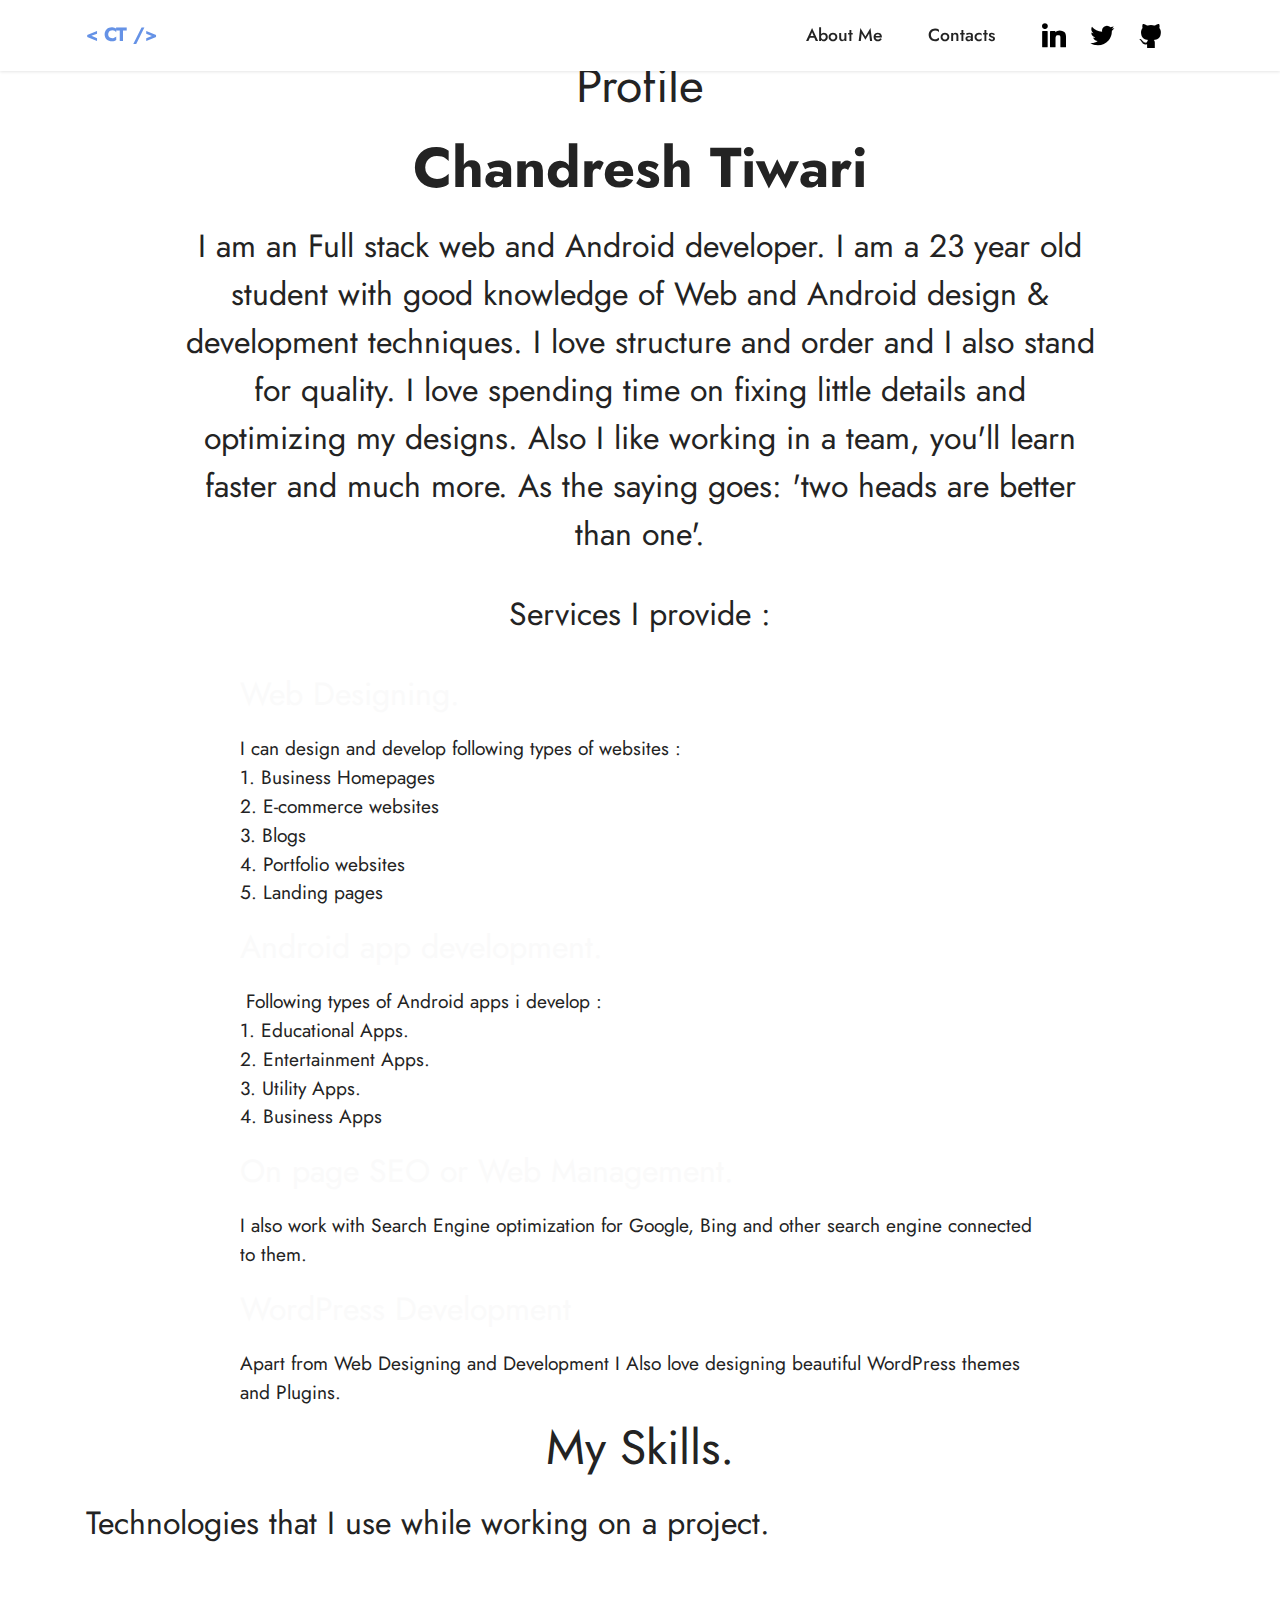
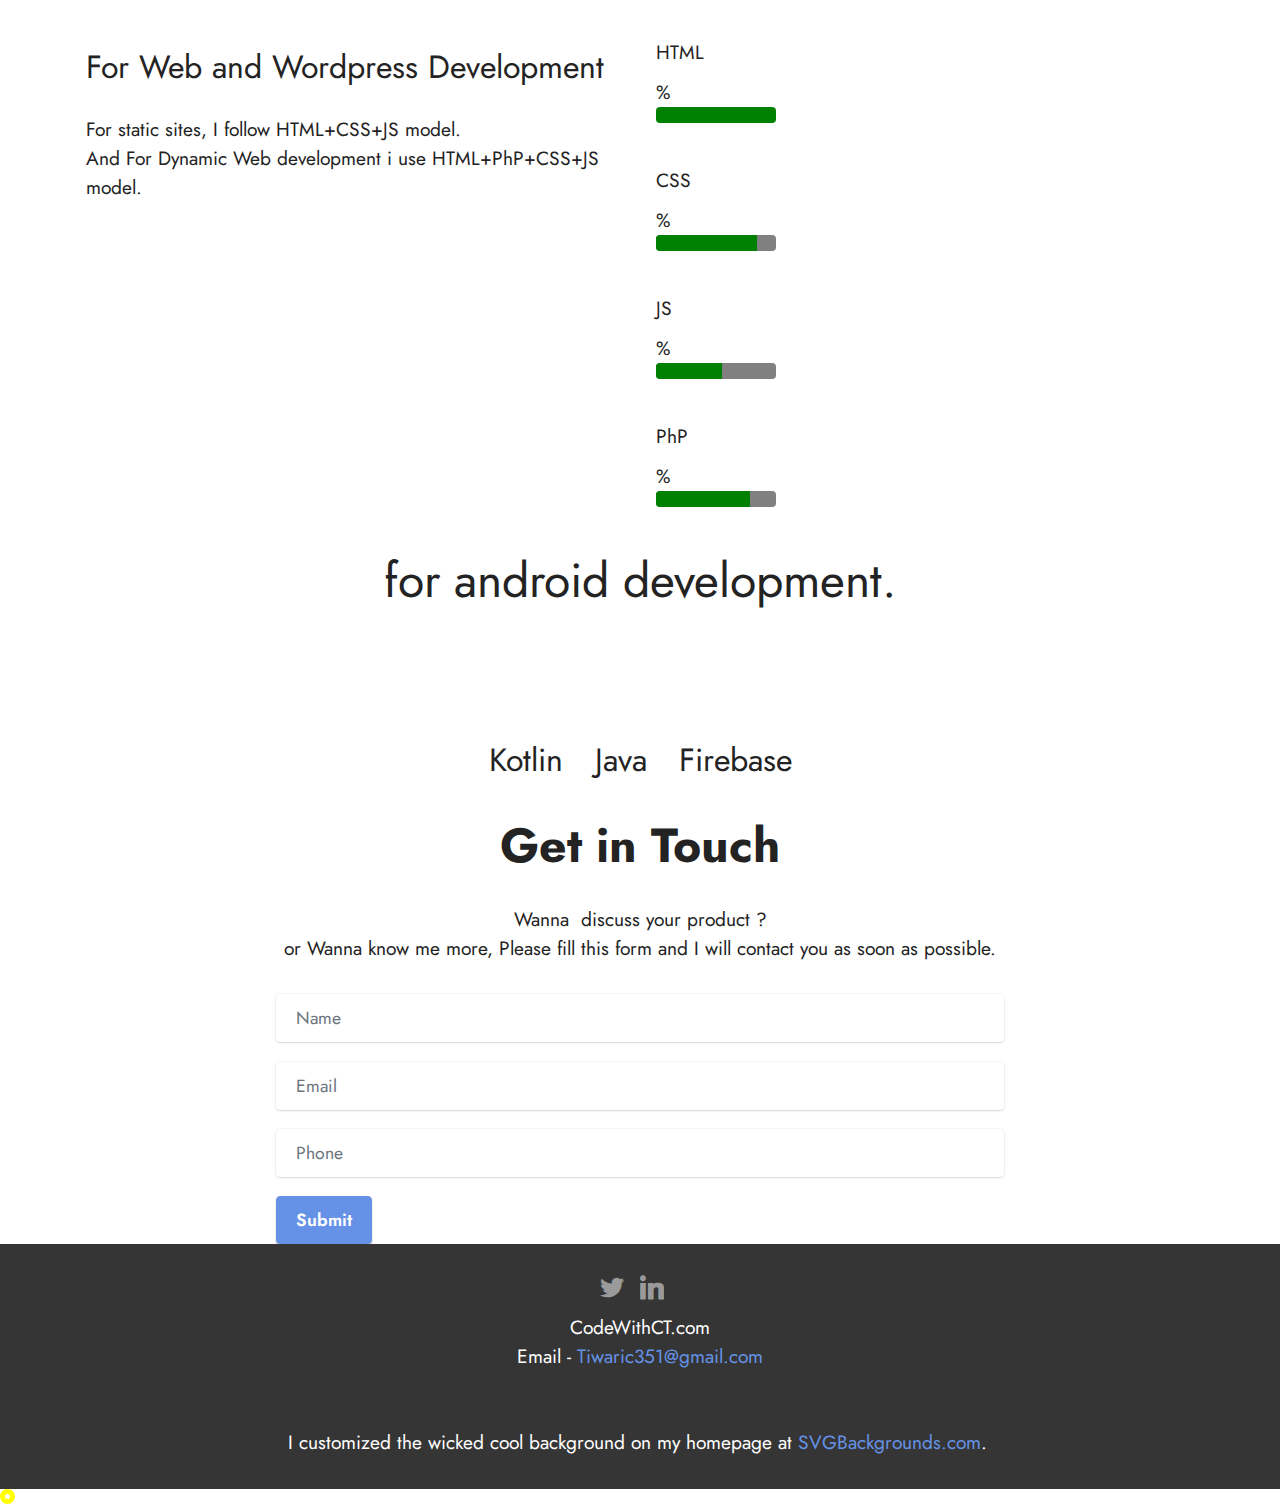
==== profile.html @ 5344a6c6 "Update profile.html" ====
<!DOCTYPE html>
<html lang="en-US">
<head>
  
  <meta charset="UTF-8">
  <meta name="robots" content="index, follow">
  <meta http-equiv="X-UA-Compatible" content="IE=edge">
  
  <meta name="twitter:card" content="summary_large_image"/>
  <meta name="twitter:image:src" content="assets/images/profile-meta.jpg">
  <meta property="og:image" content="assets/images/profile-meta.jpg">
  <meta name="twitter:title" content="About Me - Freelancing Web designing and Android app Development| Chandresh Tiwari">
  <meta name="viewport" content="width=device-width, initial-scale=1, minimum-scale=1">
  <link rel="shortcut icon" href="assets/images/favicon.ico" type="image/x-icon">
  <meta name="description" content="">
  
  
  <title>About Me - Freelancing Web designing and Android app Development  | Chandresh Tiwari</title>
  <link rel="stylesheet" href="assets/web/assets/codewithct-icons-bold/codewithct-icons-bold.css">
  <link rel="stylesheet" href="assets/tether/tether.min.css">
  <link rel="stylesheet" href="assets/bootstrap/css/bootstrap.min.css">
  <link rel="stylesheet" href="assets/bootstrap/css/bootstrap-grid.min.css">
  <link rel="stylesheet" href="assets/bootstrap/css/bootstrap-reboot.min.css">
  <link rel="stylesheet" href="assets/dropdown/css/style.css">
  <link rel="stylesheet" href="assets/as-pie-progress/css/progress.min.css">
  <link rel="stylesheet" href="assets/formstyler/jquery.formstyler.css">
  <link rel="stylesheet" href="assets/formstyler/jquery.formstyler.theme.css">
  <link rel="stylesheet" href="assets/datepicker/jquery.datetimepicker.min.css">
  <link rel="stylesheet" href="assets/socicon/css/styles.css">
  <link rel="stylesheet" href="assets/theme/css/style.css">
  <link rel="stylesheet" href="assets/cursor/cursorct.css">
  <link rel="preload" href="https://fonts.googleapis.com/css?family=Jost:100,200,300,400,500,600,700,800,900,100i,200i,300i,400i,500i,600i,700i,800i,900i&display=swap" as="style" onload="this.onload=null;this.rel='stylesheet'">
  <noscript><link rel="stylesheet" href="https://fonts.googleapis.com/css?family=Jost:100,200,300,400,500,600,700,800,900,100i,200i,300i,400i,500i,600i,700i,800i,900i&display=swap"></noscript>
  <link rel="preload" as="style" href="assets/codewithct/css/mbr-additional.css"><link rel="stylesheet" href="assets/codewithct/css/mbr-additional.css" type="text/css">
  
  
  
  
</head>
<body>
  
  <section class="menu menu1 cid-sAkfGkf05s" once="menu" id="menu1-w">
    

    <nav class="navbar navbar-dropdown navbar-expand-lg">
        <div class="container">
            <div class="navbar-brand">
                
                <span class="navbar-caption-wrap"><a class="navbar-caption text-primary display-7" href="index.html#top">&lt; CT /&gt;</a></span>
            </div>
            <button class="navbar-toggler" type="button" data-toggle="collapse" data-target="#navbarSupportedContent" aria-controls="navbarNavAltMarkup" aria-expanded="false" aria-label="Toggle navigation">
                <div class="hamburger">
                    <span></span>
                    <span></span>
                    <span></span>
                    <span></span>
                </div>
            </button>
            <div class="collapse navbar-collapse" id="navbarSupportedContent">
                <ul class="navbar-nav nav-dropdown nav-right" data-app-modern-menu="true"><li class="nav-item"><a class="nav-link link text-black text-primary display-4" href="profile.html#top">About Me</a>
                    </li><li class="nav-item"><a class="nav-link link text-black text-primary display-4" href="index.html#form7-c">Contacts</a></li></ul>
                <div class="icons-menu">
                    <a class="iconfont-wrapper" href="https://linkedin.com/in/tiwaric351" target="_blank">
                        <span class="p-2 mbr-iconfont socicon-linkedin socicon"></span>
                    </a>
                    <a class="iconfont-wrapper" href="https://twitter.com/tiwaric351" target="_blank">
                        <span class="p-2 mbr-iconfont socicon-twitter socicon"></span>
                    </a>
                    <a class="iconfont-wrapper" href="https://github.com/codewithct" target="_blank">
                        <span class="p-2 mbr-iconfont socicon-github socicon"></span>
                    </a>
                    
                </div>
                
            </div>
        </div>
    </nav>
</section>

<section class="mbr-section content4 cid-sACSyuQ9HR" id="content4-1t">

    

    <div class="container">
        <div class="media-container-row">
            <div class="title col-12 col-md-8">
                <h2 class="align-center pb-3 mbr-fonts-style display-2">
                    Profile</h2>
                
                
            </div>
        </div>
    </div>
</section>

<section class="header1 cid-sACSEol2ef" id="header16-1w">

    

    

    <div class="container">
        <div class="row justify-content-md-center">
            <div class="col-md-10 align-center">
                <h1 class="mbr-section-title mbr-bold pb-3 mbr-fonts-style display-1">
                    Chandresh Tiwari</h1>
                
                <p class="mbr-text pb-3 mbr-fonts-style display-5">I am an Full stack web and Android developer. I am a 23 year old student with good knowledge of Web and Android design &amp; development techniques. I love structure and order and I also stand for quality. I love spending time on fixing little details and optimizing my designs. Also I like working in a team, you'll learn faster and much more. As the saying goes: 'two heads are better than one'.<br></p>
                
            </div>
        </div>
    </div>

</section>

<section class="content4 cid-sACTaAfLW9" id="content4-1x">
    
    
    <div class="container">
        <div class="row justify-content-center">
            <div class="title col-md-12 col-lg-7">
                
                <h4 class="mbr-section-subtitle align-center mbr-fonts-style mb-4 display-5">
                    Services I provide :<br></h4>
                
            </div>
        </div>
    </div>
</section>

<section class="content15 cid-sACClI57Z9" id="content15-1l">

    

    
    
    <div class="container-fluid">
        <div class="row justify-content-center">
            <div class="card col-md-12 col-lg-8">
                <div class="card-wrapper">
                    <div class="card-box align-left">
                        <h4 class="card-title mbr-fonts-style mbr-white mb-3 display-5">
                            <strong>
</strong><div><span style="font-size: 2rem;"><a href="404.html#top" class="text-white">Web Designing.</a></span><br></div></h4>
                        <p class="mbr-text mbr-fonts-style display-7">I can design and develop following types of websites :
<br>1. Business Homepages
<br>2.  E-commerce websites
<br>3. Blogs
<br>4. Portfolio websites
<br> 5. Landing pages</p>
                        
                                
                        </div>
                        
                    </div>
                    <!-- -- ssssssss ---->
                    


                                <!-- -- ssssssss ---->
                </div>
            </div>
        </div>
      
    
</section>

<section class="content15 cid-sACDg6TMEE" id="content15-1o">

    

    
    <div class="container-fluid">
        <div class="row justify-content-center">
            <div class="card col-md-12 col-lg-8">
                <div class="card-wrapper">
                    <div class="card-box align-left">
                        <h4 class="card-title mbr-fonts-style mbr-white mb-3 display-5">
                            <strong>
</strong><div><a href="404.html#top" class="text-white">Android app development.</a></div></h4>
                        <p class="mbr-text mbr-fonts-style display-7">&nbsp;Following types of Android apps i develop : 
<br>1. Educational Apps.
<br>2. Entertainment Apps.
<br>3. Utility Apps.
<br>4. Business Apps</p>


                                
                                    



                        
                    </div>
                </div>
            </div>
        </div>
    </div>
</section>

<section class="content15 cid-sACDFcCPyQ" id="content15-1p">

    

    
    <div class="container-fluid">
        <div class="row justify-content-center">
            <div class="card col-md-12 col-lg-8">
                <div class="card-wrapper">
                    <div class="card-box align-left">
                        <h4 class="card-title mbr-fonts-style mbr-white mb-3 display-5"><a href="404.html#top" class="text-white">On page SEO or Web Management.</a></h4>
                        <p class="mbr-text mbr-fonts-style display-7">I also work with Search Engine optimization for Google, Bing and other search engine connected to them.</p>
                        
                    </div>
                </div>
            </div>
        </div>
    </div>
</section>

<section class="content15 cid-sACE2QF3bn" id="content15-1q">

    

    
    <div class="container-fluid">
        <div class="row justify-content-center">
            <div class="card col-md-12 col-lg-8">
                <div class="card-wrapper">
                    <div class="card-box align-left">
                        <h4 class="card-title mbr-fonts-style mbr-white mb-3 display-5"><a href="404.html#top" class="text-white">WordPress Development</a></h4>
                        <p class="mbr-text mbr-fonts-style display-7">Apart from Web Designing and Development I Also love designing beautiful WordPress themes and Plugins.</p>
                        
                    </div>
                </div>
            </div>
        </div>
    </div>
</section>

<section class="progress-bars2 cid-sAAXN96oSY" id="progress-bars2-19">
    
     

    

    <div class="container">
        <h2 class="mbr-section-title pb-3 align-center mbr-fonts-style display-2">My Skills.</h2>

        <h3 class="mbr-section-subtitle mbr-fonts-style display-5">Technologies that I use while working on a project.&nbsp;</h3>

        <div class="row pt-5 mt-5">
            <div class="col-md-6 text-elements">
                <h4 class="section-content-title pb-3 align-left mbr-fonts-style display-5">For Web and Wordpress Development</h4>
                <p class="section-content-text align-left mbr-fonts-style display-7">
                    For static sites, I follow HTML+CSS+JS model.<br>And For Dynamic Web development i use HTML+PhP+CSS+JS model.</p>
            </div>
            <div class="progress_elements col-md-6">
                <div class="progress1 pb-5">
                    <div class="title-wrap">
                        <div class="progressbar-title mbr-fonts-style display-7">
                            <p>HTML</p>
                        </div>
                        <div class="progress_value mbr-fonts-style display-7">
                            <div class="progressbar-number">
                            </div>
                            <span>%</span>
                        </div>
                    </div>
                    <progress class="progress progress-primary " max="100" value="100">
                    </progress>
                </div>
                 
                <div class="progress2 pb-5">
                    <div class="title-wrap">
                        <div class="progressbar-title mbr-fonts-style display-7">
                            <p>
                                CSS</p>
                        </div>
                    <div class="progress_value mbr-fonts-style display-7">
                        <div class="progressbar-number">
                        </div>
                        <span>%</span>
                    </div>
                    </div>
                    <progress class="progress progress-primary" max="100" value="84">
                    </progress>
                </div>
                
                <div class="progress3 pb-5">
                    <div class="title-wrap">
                        <div class="progressbar-title mbr-fonts-style display-7">
                            <p>
                                JS</p>
                        </div>
                    <div class="progress_value mbr-fonts-style display-7">
                        <div class="progressbar-number">
                        </div>
                        <span>%</span>
                    </div>
                    </div>
                    <progress class="progress progress-primary" max="100" value="55">
                    </progress>
                </div>
                
                <div class="progress4 pb-5">
                    <div class="title-wrap">
                        <div class="progressbar-title mbr-fonts-style display-7">
                            <p>
                                PhP</p>
                        </div>
                    <div class="progress_value mbr-fonts-style display-7">
                        <div class="progressbar-number">
                        </div>
                        <span>%</span>
                    </div>
                    </div>
                    <progress class="progress progress-primary" max="100" value="78">
                    </progress>
                </div>
            
                
            </div>
        </div>
    </div>
</section>

<section class="progress-bars3 cid-sAAXNQQYle" id="progress-bars3-1a">
 
     

    
    
    <div class="container">
        <h2 class="mbr-section-title pb-3 align-center mbr-fonts-style display-2">
            for android development.</h2>

        
    
        <div class="media-container-row pt-5 mt-2">
            <div class="card p-3 align-center">
                <div class="wrap">
                    <div class="pie_progress progress1" role="progressbar" data-goal="88">
                        <p class="pie_progress__number mbr-fonts-style display-5"></p>
                    </div>
                </div> 
                <div class="mbr-crt-title pt-3">
                    <h4 class="card-title py-2 mbr-fonts-style display-5">
                        Kotlin</h4>
                </div>                 
            </div>

            <div class="card p-3 align-center">
                <div class="wrap">
                    <div class="pie_progress progress2" role="progressbar" data-goal="77">
                        <p class="pie_progress__number mbr-fonts-style display-5"></p>
                    </div>
                </div> 
                <div class="mbr-crt-title pt-3">
                    <h4 class="card-title py-2 mbr-fonts-style display-5">
                        Java</h4>
                </div>                 
            </div>

            <div class="card p-3 align-center">
                <div class="wrap">
                    <div class="pie_progress progress3" role="progressbar" data-goal="100">
                        <p class="pie_progress__number mbr-fonts-style display-5"></p>
                    </div>
                </div> 
                <div class="mbr-crt-title pt-3">
                    <h4 class="card-title py-2 mbr-fonts-style display-5">
                        Firebase</h4>
                </div>                 
            </div>

            

            

            
        </div>
</div></section>

<section class="form7 cid-sAB1JTHcX2" id="form7-1b">
    
    
    <div class="container">
        <div class="mbr-section-head">
            <h3 class="mbr-section-title mbr-fonts-style align-center mb-0 display-2">
                <strong>Get in Touch</strong>
            </h3>
            
        </div>
        <div class="row justify-content-center mt-4">
            <div class="col-lg-8 mx-auto mbr-form" data-form-type="formoid">
                <form action="https://codewithct.com/" method="POST" class="mbr-form form-with-styler mx-auto" data-form-title="Form Name"><input type="hidden" name="email" data-form-email="true" value="Hv11J7GBIu0JTGw3aC/2oRI1u/xu2NWc15XEtSYcJBNVtxcnnD3pUjRkWD/jtJRMEPiJUEIvGLVACDDaCDQSlqvvJNqEbmUcCy3Hj6ngZp/reEIsDknImelYmV6iqBJn">
                    <p class="mbr-text mbr-fonts-style align-center mb-4 display-7">
                        Wanna&nbsp; discuss your product ?<br>or Wanna know me more, Please fill this form and I will contact you as soon as possible.</p>
                    <div class="row">
                        <div hidden="hidden" data-form-alert="" class="alert alert-success col-12">Thanks for filling
                            out the form!</div>
                        <div hidden="hidden" data-form-alert-danger="" class="alert alert-danger col-12">Oops...! some
                            problem!</div>
                    </div>
                    <div class="dragArea row">
                        <div class="col-lg-12 col-md-12 col-sm-12 form-group" data-for="name">
                            <input type="text" name="name" placeholder="Name" data-form-field="name" class="form-control" value="" id="name-form7-1b">
                        </div>
                        <div class="col-lg-12 col-md-12 col-sm-12 form-group" data-for="email">
                            <input type="email" name="email" placeholder="Email" data-form-field="email" class="form-control" value="" id="email-form7-1b">
                        </div>
                        <div data-for="phone" class="col-lg-12 col-md-12 col-sm-12 form-group">
                            <input type="tel" name="phone" placeholder="Phone" data-form-field="phone" class="form-control" value="" id="phone-form7-1b">
                        </div>
                        <div class="col-auto mbr-section-btn align-center">
                            <button type="submit" class="btn btn-primary display-4">Submit</button>
                        </div>
                    </div>
                </form>
            </div>
        </div>
    </div>
</section>

<section class="footer3 cid-sAkHXYrPJc" once="footers" id="footer3-sAkHXYrPJc-sAkHXYrPJc-25">

    

    

    <div class="container">
        <div class="media-container-row align-center mbr-white">
            
            <div class="row social-row">
                <div class="social-list align-right pb-2">
                    
                    
                    
                    
                    
                    
                <div class="soc-item">
                        <a href="https://twitter.com/tiwaric351" target="_blank">
                            <span class="mbr-iconfont mbr-iconfont-social socicon-twitter socicon"></span>
                        </a>
                    </div><div class="soc-item">
                        <a href="https://linkedin.com/in/tiwaric351" target="_blank">
                            <span class="mbr-iconfont mbr-iconfont-social socicon-linkedin socicon"></span>
                        </a>
                    </div><div class="soc-item">
                        <a href="https://github.com/codewithct" target="_blank">
                            <span class="mbr-iconfont mbr-iconfont-social mbrib-github"></span>
                        </a>
                    </div></div>
            </div>
            <div class="row row-copirayt">
                <p class="mbr-text mb-0 mbr-fonts-style mbr-white align-center display-7">CodeWithCT.com<br>Email - <a href="mailto:tiwaric351@gmail.com" class="text-primary">Tiwaric351@gmail.com</a><a href="mailto:tiwaric351@gmail.com" class="text-primary"><br></a><br><br>I customized the wicked cool background on my homepage at <a href="https://svgbackgrounds.com" class="text-primary" target="_blank">SVGBackgrounds.com</a>.&nbsp;<a href="mailto:tiwaric351@gmail.com" class="text-primary"><br></a></p>
            </div>
        </div>
    </div></section>
<div class="cursor"></div>
    <section id="top-1" hidden><a href="https://mobirise.site"></a></section><script src="assets/web/assets/jquery/jquery.min.js"></script>  <script src="assets/popper/popper.min.js"></script>  <script src="assets/tether/tether.min.js"></script>  <script src="assets/bootstrap/js/bootstrap.min.js"></script>  <script src="assets/smoothscroll/smooth-scroll.js"></script>  <script src="assets/dropdown/js/nav-dropdown.js"></script>  <script src="assets/dropdown/js/navbar-dropdown.js"></script>  <script src="assets/touchswipe/jquery.touch-swipe.min.js"></script>  <script src="assets/as-pie-progress/jquery-as-pie-progress.min.js"></script>  <script src="assets/formstyler/jquery.formstyler.js"></script>  <script src="assets/formstyler/jquery.formstyler.min.js"></script>  <script src="assets/datepicker/jquery.datetimepicker.full.js"></script>  <script src="assets/theme/js/script.js"></script>  <script src="assets/formoid/formoid.min.js"></script> <script src="assets/cursor/cursorct.js"></script> 
   
  
  
</body>
</html>
---- assets/dropdown/css/style.css ----
.navbar-dropdown {
  left: 0;
  padding: 0;
  position: absolute;
  right: 0;
  top: 0;
  transition: all 0.45s ease;
  z-index: 1030;
  background: #282828; }
  .navbar-dropdown .navbar-logo {
    margin-right: 0.8rem;
    transition: margin 0.3s ease-in-out;
    vertical-align: middle; }
    .navbar-dropdown .navbar-logo img {
      height: 3.125rem;
      transition: all 0.3s ease-in-out; }
    .navbar-dropdown .navbar-logo.mbr-iconfont {
      font-size: 3.125rem;
      line-height: 3.125rem; }
  .navbar-dropdown .navbar-caption {
    font-weight: 700;
    white-space: normal;
    vertical-align: -4px;
    line-height: 3.125rem !important; }
    .navbar-dropdown .navbar-caption, .navbar-dropdown .navbar-caption:hover {
      color: inherit;
      text-decoration: none; }
  .navbar-dropdown .mbr-iconfont + .navbar-caption {
    vertical-align: -1px; }
  .navbar-dropdown.navbar-fixed-top {
    position: fixed; }
  .navbar-dropdown .navbar-brand span {
    vertical-align: -4px; }
  .navbar-dropdown.bg-color.transparent {
    background: none; }
  .navbar-dropdown.navbar-short .navbar-brand {
    padding: 0.625rem 0; }
    .navbar-dropdown.navbar-short .navbar-brand span {
      vertical-align: -1px; }
  .navbar-dropdown.navbar-short .navbar-caption {
    line-height: 2.375rem !important;
    vertical-align: -2px; }
  .navbar-dropdown.navbar-short .navbar-logo {
    margin-right: 0.5rem; }
    .navbar-dropdown.navbar-short .navbar-logo img {
      height: 2.375rem; }
    .navbar-dropdown.navbar-short .navbar-logo.mbr-iconfont {
      font-size: 2.375rem;
      line-height: 2.375rem; }
  .navbar-dropdown.navbar-short .mbr-table-cell {
    height: 3.625rem; }
  .navbar-dropdown .navbar-close {
    left: 0.6875rem;
    position: fixed;
    top: 0.75rem;
    z-index: 1000; }
  .navbar-dropdown .hamburger-icon {
    content: "";
    display: inline-block;
    vertical-align: middle;
    width: 16px;
    -webkit-box-shadow: 0 -6px 0 1px #282828,0 0 0 1px #282828,0 6px 0 1px #282828;
    -moz-box-shadow: 0 -6px 0 1px #282828,0 0 0 1px #282828,0 6px 0 1px #282828;
    box-shadow: 0 -6px 0 1px #282828,0 0 0 1px #282828,0 6px 0 1px #282828; }

.dropdown-menu .dropdown-toggle[data-toggle="dropdown-submenu"]::after {
  border-bottom: 0.35em solid transparent;
  border-left: 0.35em solid;
  border-right: 0;
  border-top: 0.35em solid transparent;
  margin-left: 0.3rem; }

.dropdown-menu .dropdown-item:focus {
  outline: 0; }

.nav-dropdown {
  font-size: 0.75rem;
  font-weight: 500;
  height: auto !important; }
  .nav-dropdown .nav-btn {
    padding-left: 1rem; }
  .nav-dropdown .link {
    margin: .667em 1.667em;
    font-weight: 500;
    padding: 0;
    transition: color .2s ease-in-out; }
    .nav-dropdown .link.dropdown-toggle {
      margin-right: 2.583em; }
      .nav-dropdown .link.dropdown-toggle::after {
        margin-left: .25rem;
        border-top: 0.35em solid;
        border-right: 0.35em solid transparent;
        border-left: 0.35em solid transparent;
        border-bottom: 0; }
      .nav-dropdown .link.dropdown-toggle[aria-expanded="true"] {
        margin: 0;
        padding: 0.667em 3.263em  0.667em 1.667em; }
  .nav-dropdown .link::after,
  .nav-dropdown .dropdown-item::after {
    color: inherit; }
  .nav-dropdown .btn {
    font-size: 0.75rem;
    font-weight: 700;
    letter-spacing: 0;
    margin-bottom: 0;
    padding-left: 1.25rem;
    padding-right: 1.25rem; }
  .nav-dropdown .dropdown-menu {
    border-radius: 0;
    border: 0;
    left: 0;
    margin: 0;
    padding-bottom: 1.25rem;
    padding-top: 1.25rem;
    position: relative; }
  .nav-dropdown .dropdown-submenu {
    margin-left: 0.125rem;
    top: 0; }
  .nav-dropdown .dropdown-item {
    font-weight: 500;
    line-height: 2;
    padding: 0.3846em 4.615em 0.3846em 1.5385em;
    position: relative;
    transition: color .2s ease-in-out, background-color .2s ease-in-out; }
    .nav-dropdown .dropdown-item::after {
      margin-top: -0.3077em;
      position: absolute;
      right: 1.1538em;
      top: 50%; }
    .nav-dropdown .dropdown-item:focus, .nav-dropdown .dropdown-item:hover {
      background: none; }

@media (max-width: 767px) {
  .nav-dropdown.navbar-toggleable-sm {
    bottom: 0;
    display: none;
    left: 0;
    overflow-x: hidden;
    position: fixed;
    top: 0;
    transform: translateX(-100%);
    -ms-transform: translateX(-100%);
    -webkit-transform: translateX(-100%);
    width: 18.75rem;
    z-index: 999; } }
.nav-dropdown.navbar-toggleable-xl {
  bottom: 0;
  display: none;
  left: 0;
  overflow-x: hidden;
  position: fixed;
  top: 0;
  transform: translateX(-100%);
  -ms-transform: translateX(-100%);
  -webkit-transform: translateX(-100%);
  width: 18.75rem;
  z-index: 999; }

.nav-dropdown-sm {
  display: block !important;
  overflow-x: hidden;
  overflow: auto;
  padding-top: 3.875rem; }
  .nav-dropdown-sm::after {
    content: "";
    display: block;
    height: 3rem;
    width: 100%; }
  .nav-dropdown-sm.collapse.in ~ .navbar-close {
    display: block !important; }
  .nav-dropdown-sm.collapsing, .nav-dropdown-sm.collapse.in {
    transform: translateX(0);
    -ms-transform: translateX(0);
    -webkit-transform: translateX(0);
    transition: all 0.25s ease-out;
    -webkit-transition: all 0.25s ease-out;
    background: #282828; }
  .nav-dropdown-sm.collapsing[aria-expanded="false"] {
    transform: translateX(-100%);
    -ms-transform: translateX(-100%);
    -webkit-transform: translateX(-100%); }
  .nav-dropdown-sm .nav-item {
    display: block;
    margin-left: 0 !important;
    padding-left: 0; }
  .nav-dropdown-sm .link,
  .nav-dropdown-sm .dropdown-item {
    border-top: 1px dotted rgba(255, 255, 255, 0.1);
    font-size: 0.8125rem;
    line-height: 1.6;
    margin: 0 !important;
    padding: 0.875rem 2.4rem 0.875rem 1.5625rem !important;
    position: relative;
    white-space: normal; }
    .nav-dropdown-sm .link:focus, .nav-dropdown-sm .link:hover,
    .nav-dropdown-sm .dropdown-item:focus,
    .nav-dropdown-sm .dropdown-item:hover {
      background: rgba(0, 0, 0, 0.2) !important;
      color: #c0a375; }
  .nav-dropdown-sm .nav-btn {
    position: relative;
    padding: 1.5625rem 1.5625rem 0 1.5625rem; }
    .nav-dropdown-sm .nav-btn::before {
      border-top: 1px dotted rgba(255, 255, 255, 0.1);
      content: "";
      left: 0;
      position: absolute;
      top: 0;
      width: 100%; }
    .nav-dropdown-sm .nav-btn + .nav-btn {
      padding-top: 0.625rem; }
      .nav-dropdown-sm .nav-btn + .nav-btn::before {
        display: none; }
  .nav-dropdown-sm .btn {
    padding: 0.625rem 0; }
  .nav-dropdown-sm .dropdown-toggle[data-toggle="dropdown-submenu"]::after {
    margin-left: .25rem;
    border-top: 0.35em solid;
    border-right: 0.35em solid transparent;
    border-left: 0.35em solid transparent;
    border-bottom: 0; }
  .nav-dropdown-sm .dropdown-toggle[data-toggle="dropdown-submenu"][aria-expanded="true"]::after {
    border-top: 0;
    border-right: 0.35em solid transparent;
    border-left: 0.35em solid transparent;
    border-bottom: 0.35em solid; }
  .nav-dropdown-sm .dropdown-menu {
    margin: 0;
    padding: 0;
    position: relative;
    top: 0;
    left: 0;
    width: 100%;
    border: 0;
    float: none;
    border-radius: 0;
    background: none; }
  .nav-dropdown-sm .dropdown-submenu {
    left: 100%;
    margin-left: 0.125rem;
    margin-top: -1.25rem;
    top: 0; }

.navbar-toggleable-sm .nav-dropdown .dropdown-menu {
  position: absolute; }

.navbar-toggleable-sm .nav-dropdown .dropdown-submenu {
  left: 100%;
  margin-left: 0.125rem;
  margin-top: -1.25rem;
  top: 0; }

.navbar-toggleable-sm.opened .nav-dropdown .dropdown-menu {
  position: relative; }

.navbar-toggleable-sm.opened .nav-dropdown .dropdown-submenu {
  left: 0;
  margin-left: 00rem;
  margin-top: 0rem;
  top: 0; }

.is-builder .nav-dropdown.collapsing {
  transition: none !important; }

/*# sourceMappingURL=style.css.map */
---- assets/socicon/css/styles.css ----
@charset "UTF-8";

@font-face {
  font-family: 'Socicon';
  src:  url('../fonts/socicon.eot');
  src:  url('../fonts/socicon.eot?#iefix') format('embedded-opentype'),
    url('../fonts/socicon.woff2') format('woff2'),
    url('../fonts/socicon.ttf') format('truetype'),
    url('../fonts/socicon.woff') format('woff'),
    url('../fonts/socicon.svg#socicon') format('svg');
  font-weight: normal;
  font-style: normal;
  font-display: swap;
}

[data-icon]:before {
  font-family: "socicon" !important;
  content: attr(data-icon);
  font-style: normal !important;
  font-weight: normal !important;
  font-variant: normal !important;
  text-transform: none !important;
  speak: none;
  line-height: 1;
  -webkit-font-smoothing: antialiased;
  -moz-osx-font-smoothing: grayscale;
}

[class^="socicon-"], [class*=" socicon-"] {
  /* use !important to prevent issues with browser extensions that change fonts */
  font-family: 'Socicon' !important;
  speak: none;
  font-style: normal;
  font-weight: normal;
  font-variant: normal;
  text-transform: none;
  line-height: 1;

  /* Better Font Rendering =========== */
  -webkit-font-smoothing: antialiased;
  -moz-osx-font-smoothing: grayscale;
}

.socicon-eitaa:before {
  content: "\e97c";
}
.socicon-soroush:before {
  content: "\e97d";
}
.socicon-bale:before {
  content: "\e97e";
}
.socicon-zazzle:before {
  content: "\e97b";
}
.socicon-society6:before {
  content: "\e97a";
}
.socicon-redbubble:before {
  content: "\e979";
}
.socicon-avvo:before {
  content: "\e978";
}
.socicon-stitcher:before {
  content: "\e977";
}
.socicon-googlehangouts:before {
  content: "\e974";
}
.socicon-dlive:before {
  content: "\e975";
}
.socicon-vsco:before {
  content: "\e976";
}
.socicon-flipboard:before {
  content: "\e973";
}
.socicon-ubuntu:before {
  content: "\e958";
}
.socicon-artstation:before {
  content: "\e959";
}
.socicon-invision:before {
  content: "\e95a";
}
.socicon-torial:before {
  content: "\e95b";
}
.socicon-collectorz:before {
  content: "\e95c";
}
.socicon-seenthis:before {
  content: "\e95d";
}
.socicon-googleplaymusic:before {
  content: "\e95e";
}
.socicon-debian:before {
  content: "\e95f";
}
.socicon-filmfreeway:before {
  content: "\e960";
}
.socicon-gnome:before {
  content: "\e961";
}
.socicon-itchio:before {
  content: "\e962";
}
.socicon-jamendo:before {
  content: "\e963";
}
.socicon-mix:before {
  content: "\e964";
}
.socicon-sharepoint:before {
  content: "\e965";
}
.socicon-tinder:before {
  content: "\e966";
}
.socicon-windguru:before {
  content: "\e967";
}
.socicon-cdbaby:before {
  content: "\e968";
}
.socicon-elementaryos:before {
  content: "\e969";
}
.socicon-stage32:before {
  content: "\e96a";
}
.socicon-tiktok:before {
  content: "\e96b";
}
.socicon-gitter:before {
  content: "\e96c";
}
.socicon-letterboxd:before {
  content: "\e96d";
}
.socicon-threema:before {
  content: "\e96e";
}
.socicon-splice:before {
  content: "\e96f";
}
.socicon-metapop:before {
  content: "\e970";
}
.socicon-naver:before {
  content: "\e971";
}
.socicon-remote:before {
  content: "\e972";
}
.socicon-internet:before {
  content: "\e957";
}
.socicon-moddb:before {
  content: "\e94b";
}
.socicon-indiedb:before {
  content: "\e94c";
}
.socicon-traxsource:before {
  content: "\e94d";
}
.socicon-gamefor:before {
  content: "\e94e";
}
.socicon-pixiv:before {
  content: "\e94f";
}
.socicon-myanimelist:before {
  content: "\e950";
}
.socicon-blackberry:before {
  content: "\e951";
}
.socicon-wickr:before {
  content: "\e952";
}
.socicon-spip:before {
  content: "\e953";
}
.socicon-napster:before {
  content: "\e954";
}
.socicon-beatport:before {
  content: "\e955";
}
.socicon-hackerone:before {
  content: "\e956";
}
.socicon-hackernews:before {
  content: "\e946";
}
.socicon-smashwords:before {
  content: "\e947";
}
.socicon-kobo:before {
  content: "\e948";
}
.socicon-bookbub:before {
  content: "\e949";
}
.socicon-mailru:before {
  content: "\e94a";
}
.socicon-gitlab:before {
  content: "\e945";
}
.socicon-instructables:before {
  content: "\e944";
}
.socicon-portfolio:before {
  content: "\e943";
}
.socicon-codered:before {
  content: "\e940";
}
.socicon-origin:before {
  content: "\e941";
}
.socicon-nextdoor:before {
  content: "\e942";
}
.socicon-udemy:before {
  content: "\e93f";
}
.socicon-livemaster:before {
  content: "\e93e";
}
.socicon-crunchbase:before {
  content: "\e93b";
}
.socicon-homefy:before {
  content: "\e93c";
}
.socicon-calendly:before {
  content: "\e93d";
}
.socicon-realtor:before {
  content: "\e90f";
}
.socicon-tidal:before {
  content: "\e910";
}
.socicon-qobuz:before {
  content: "\e911";
}
.socicon-natgeo:before {
  content: "\e912";
}
.socicon-mastodon:before {
  content: "\e913";
}
.socicon-unsplash:before {
  content: "\e914";
}
.socicon-homeadvisor:before {
  content: "\e915";
}
.socicon-angieslist:before {
  content: "\e916";
}
.socicon-codepen:before {
  content: "\e917";
}
.socicon-slack:before {
  content: "\e918";
}
.socicon-openaigym:before {
  content: "\e919";
}
.socicon-logmein:before {
  content: "\e91a";
}
.socicon-fiverr:before {
  content: "\e91b";
}
.socicon-gotomeeting:before {
  content: "\e91c";
}
.socicon-aliexpress:before {
  content: "\e91d";
}
.socicon-guru:before {
  content: "\e91e";
}
.socicon-appstore:before {
  content: "\e91f";
}
.socicon-homes:before {
  content: "\e920";
}
.socicon-zoom:before {
  content: "\e921";
}
.socicon-alibaba:before {
  content: "\e922";
}
.socicon-craigslist:before {
  content: "\e923";
}
.socicon-wix:before {
  content: "\e924";
}
.socicon-redfin:before {
  content: "\e925";
}
.socicon-googlecalendar:before {
  content: "\e926";
}
.socicon-shopify:before {
  content: "\e927";
}
.socicon-freelancer:before {
  content: "\e928";
}
.socicon-seedrs:before {
  content: "\e929";
}
.socicon-bing:before {
  content: "\e92a";
}
.socicon-doodle:before {
  content: "\e92b";
}
.socicon-bonanza:before {
  content: "\e92c";
}
.socicon-squarespace:before {
  content: "\e92d";
}
.socicon-toptal:before {
  content: "\e92e";
}
.socicon-gust:before {
  content: "\e92f";
}
.socicon-ask:before {
  content: "\e930";
}
.socicon-trulia:before {
  content: "\e931";
}
.socicon-loomly:before {
  content: "\e932";
}
.socicon-ghost:before {
  content: "\e933";
}
.socicon-upwork:before {
  content: "\e934";
}
.socicon-fundable:before {
  content: "\e935";
}
.socicon-booking:before {
  content: "\e936";
}
.socicon-googlemaps:before {
  content: "\e937";
}
.socicon-zillow:before {
  content: "\e938";
}
.socicon-niconico:before {
  content: "\e939";
}
.socicon-toneden:before {
  content: "\e93a";
}
.socicon-augment:before {
  content: "\e908";
}
.socicon-bitbucket:before {
  content: "\e909";
}
.socicon-fyuse:before {
  content: "\e90a";
}
.socicon-yt-gaming:before {
  content: "\e90b";
}
.socicon-sketchfab:before {
  content: "\e90c";
}
.socicon-mobcrush:before {
  content: "\e90d";
}
.socicon-microsoft:before {
  content: "\e90e";
}
.socicon-pandora:before {
  content: "\e907";
}
.socicon-messenger:before {
  content: "\e906";
}
.socicon-gamewisp:before {
  content: "\e905";
}
.socicon-bloglovin:before {
  content: "\e904";
}
.socicon-tunein:before {
  content: "\e903";
}
.socicon-gamejolt:before {
  content: "\e901";
}
.socicon-trello:before {
  content: "\e902";
}
.socicon-spreadshirt:before {
  content: "\e900";
}
.socicon-500px:before {
  content: "\e000";
}
.socicon-8tracks:before {
  content: "\e001";
}
.socicon-airbnb:before {
  content: "\e002";
}
.socicon-alliance:before {
  content: "\e003";
}
.socicon-amazon:before {
  content: "\e004";
}
.socicon-amplement:before {
  content: "\e005";
}
.socicon-android:before {
  content: "\e006";
}
.socicon-angellist:before {
  content: "\e007";
}
.socicon-apple:before {
  content: "\e008";
}
.socicon-appnet:before {
  content: "\e009";
}
.socicon-baidu:before {
  content: "\e00a";
}
.socicon-bandcamp:before {
  content: "\e00b";
}
.socicon-battlenet:before {
  content: "\e00c";
}
.socicon-mixer:before {
  content: "\e00d";
}
.socicon-bebee:before {
  content: "\e00e";
}
.socicon-bebo:before {
  content: "\e00f";
}
.socicon-behance:before {
  content: "\e010";
}
.socicon-blizzard:before {
  content: "\e011";
}
.socicon-blogger:before {
  content: "\e012";
}
.socicon-buffer:before {
  content: "\e013";
}
.socicon-chrome:before {
  content: "\e014";
}
.socicon-coderwall:before {
  content: "\e015";
}
.socicon-curse:before {
  content: "\e016";
}
.socicon-dailymotion:before {
  content: "\e017";
}
.socicon-deezer:before {
  content: "\e018";
}
.socicon-delicious:before {
  content: "\e019";
}
.socicon-deviantart:before {
  content: "\e01a";
}
.socicon-diablo:before {
  content: "\e01b";
}
.socicon-digg:before {
  content: "\e01c";
}
.socicon-discord:before {
  content: "\e01d";
}
.socicon-disqus:before {
  content: "\e01e";
}
.socicon-douban:before {
  content: "\e01f";
}
.socicon-draugiem:before {
  content: "\e020";
}
.socicon-dribbble:before {
  content: "\e021";
}
.socicon-drupal:before {
  content: "\e022";
}
.socicon-ebay:before {
  content: "\e023";
}
.socicon-ello:before {
  content: "\e024";
}
.socicon-endomodo:before {
  content: "\e025";
}
.socicon-envato:before {
  content: "\e026";
}
.socicon-etsy:before {
  content: "\e027";
}
.socicon-facebook:before {
  content: "\e028";
}
.socicon-feedburner:before {
  content: "\e029";
}
.socicon-filmweb:before {
  content: "\e02a";
}
.socicon-firefox:before {
  content: "\e02b";
}
.socicon-flattr:before {
  content: "\e02c";
}
.socicon-flickr:before {
  content: "\e02d";
}
.socicon-formulr:before {
  content: "\e02e";
}
.socicon-forrst:before {
  content: "\e02f";
}
.socicon-foursquare:before {
  content: "\e030";
}
.socicon-friendfeed:before {
  content: "\e031";
}
.socicon-github:before {
  content: "\e032";
}
.socicon-goodreads:before {
  content: "\e033";
}
.socicon-google:before {
  content: "\e034";
}
.socicon-googlescholar:before {
  content: "\e035";
}
.socicon-googlegroups:before {
  content: "\e036";
}
.socicon-googlephotos:before {
  content: "\e037";
}
.socicon-googleplus:before {
  content: "\e038";
}
.socicon-grooveshark:before {
  content: "\e039";
}
.socicon-hackerrank:before {
  content: "\e03a";
}
.socicon-hearthstone:before {
  content: "\e03b";
}
.socicon-hellocoton:before {
  content: "\e03c";
}
.socicon-heroes:before {
  content: "\e03d";
}
.socicon-smashcast:before {
  content: "\e03e";
}
.socicon-horde:before {
  content: "\e03f";
}
.socicon-houzz:before {
  content: "\e040";
}
.socicon-icq:before {
  content: "\e041";
}
.socicon-identica:before {
  content: "\e042";
}
.socicon-imdb:before {
  content: "\e043";
}
.socicon-instagram:before {
  content: "\e044";
}
.socicon-issuu:before {
  content: "\e045";
}
.socicon-istock:before {
  content: "\e046";
}
.socicon-itunes:before {
  content: "\e047";
}
.socicon-keybase:before {
  content: "\e048";
}
.socicon-lanyrd:before {
  content: "\e049";
}
.socicon-lastfm:before {
  content: "\e04a";
}
.socicon-line:before {
  content: "\e04b";
}
.socicon-linkedin:before {
  content: "\e04c";
}
.socicon-livejournal:before {
  content: "\e04d";
}
.socicon-lyft:before {
  content: "\e04e";
}
.socicon-macos:before {
  content: "\e04f";
}
.socicon-mail:before {
  content: "\e050";
}
.socicon-medium:before {
  content: "\e051";
}
.socicon-meetup:before {
  content: "\e052";
}
.socicon-mixcloud:before {
  content: "\e053";
}
.socicon-modelmayhem:before {
  content: "\e054";
}
.socicon-mumble:before {
  content: "\e055";
}
.socicon-myspace:before {
  content: "\e056";
}
.socicon-newsvine:before {
  content: "\e057";
}
.socicon-nintendo:before {
  content: "\e058";
}
.socicon-npm:before {
  content: "\e059";
}
.socicon-odnoklassniki:before {
  content: "\e05a";
}
.socicon-openid:before {
  content: "\e05b";
}
.socicon-opera:before {
  content: "\e05c";
}
.socicon-outlook:before {
  content: "\e05d";
}
.socicon-overwatch:before {
  content: "\e05e";
}
.socicon-patreon:before {
  content: "\e05f";
}
.socicon-paypal:before {
  content: "\e060";
}
.socicon-periscope:before {
  content: "\e061";
}
.socicon-persona:before {
  content: "\e062";
}
.socicon-pinterest:before {
  content: "\e063";
}
.socicon-play:before {
  content: "\e064";
}
.socicon-player:before {
  content: "\e065";
}
.socicon-playstation:before {
  content: "\e066";
}
.socicon-pocket:before {
  content: "\e067";
}
.socicon-qq:before {
  content: "\e068";
}
.socicon-quora:before {
  content: "\e069";
}
.socicon-raidcall:before {
  content: "\e06a";
}
.socicon-ravelry:before {
  content: "\e06b";
}
.socicon-reddit:before {
  content: "\e06c";
}
.socicon-renren:before {
  content: "\e06d";
}
.socicon-researchgate:before {
  content: "\e06e";
}
.socicon-residentadvisor:before {
  content: "\e06f";
}
.socicon-reverbnation:before {
  content: "\e070";
}
.socicon-rss:before {
  content: "\e071";
}
.socicon-sharethis:before {
  content: "\e072";
}
.socicon-skype:before {
  content: "\e073";
}
.socicon-slideshare:before {
  content: "\e074";
}
.socicon-smugmug:before {
  content: "\e075";
}
.socicon-snapchat:before {
  content: "\e076";
}
.socicon-songkick:before {
  content: "\e077";
}
.socicon-soundcloud:before {
  content: "\e078";
}
.socicon-spotify:before {
  content: "\e079";
}
.socicon-stackexchange:before {
  content: "\e07a";
}
.socicon-stackoverflow:before {
  content: "\e07b";
}
.socicon-starcraft:before {
  content: "\e07c";
}
.socicon-stayfriends:before {
  content: "\e07d";
}
.socicon-steam:before {
  content: "\e07e";
}
.socicon-storehouse:before {
  content: "\e07f";
}
.socicon-strava:before {
  content: "\e080";
}
.socicon-streamjar:before {
  content: "\e081";
}
.socicon-stumbleupon:before {
  content: "\e082";
}
.socicon-swarm:before {
  content: "\e083";
}
.socicon-teamspeak:before {
  content: "\e084";
}
.socicon-teamviewer:before {
  content: "\e085";
}
.socicon-technorati:before {
  content: "\e086";
}
.socicon-telegram:before {
  content: "\e087";
}
.socicon-tripadvisor:before {
  content: "\e088";
}
.socicon-tripit:before {
  content: "\e089";
}
.socicon-triplej:before {
  content: "\e08a";
}
.socicon-tumblr:before {
  content: "\e08b";
}
.socicon-twitch:before {
  content: "\e08c";
}
.socicon-twitter:before {
  content: "\e08d";
}
.socicon-uber:before {
  content: "\e08e";
}
.socicon-ventrilo:before {
  content: "\e08f";
}
.socicon-viadeo:before {
  content: "\e090";
}
.socicon-viber:before {
  content: "\e091";
}
.socicon-viewbug:before {
  content: "\e092";
}
.socicon-vimeo:before {
  content: "\e093";
}
.socicon-vine:before {
  content: "\e094";
}
.socicon-vkontakte:before {
  content: "\e095";
}
.socicon-warcraft:before {
  content: "\e096";
}
.socicon-wechat:before {
  content: "\e097";
}
.socicon-weibo:before {
  content: "\e098";
}
.socicon-whatsapp:before {
  content: "\e099";
}
.socicon-wikipedia:before {
  content: "\e09a";
}
.socicon-windows:before {
  content: "\e09b";
}
.socicon-wordpress:before {
  content: "\e09c";
}
.socicon-wykop:before {
  content: "\e09d";
}
.socicon-xbox:before {
  content: "\e09e";
}
.socicon-xing:before {
  content: "\e09f";
}
.socicon-yahoo:before {
  content: "\e0a0";
}
.socicon-yammer:before {
  content: "\e0a1";
}
.socicon-yandex:before {
  content: "\e0a2";
}
.socicon-yelp:before {
  content: "\e0a3";
}
.socicon-younow:before {
  content: "\e0a4";
}
.socicon-youtube:before {
  content: "\e0a5";
}
.socicon-zapier:before {
  content: "\e0a6";
}
.socicon-zerply:before {
  content: "\e0a7";
}
.socicon-zomato:before {
  content: "\e0a8";
}
.socicon-zynga:before {
  content: "\e0a9";
}
---- assets/theme/css/style.css ----
@charset "UTF-8";
section {
  background-color: #ffffff;
}

body {
  font-style: normal;
  line-height: 1.5;
  font-weight: 400;
  color: #232323;
  position: relative;
}

section,
.container,
.container-fluid {
  position: relative;
  word-wrap: break-word;
}

a.mbr-iconfont:hover {
  text-decoration: none;
}

.article .lead p,
.article .lead ul,
.article .lead ol,
.article .lead pre,
.article .lead blockquote {
  margin-bottom: 0;
}

a {
  font-style: normal;
  font-weight: 400;
  cursor: pointer;
}
a, a:hover {
  text-decoration: none;
}

.mbr-section-title {
  font-style: normal;
  line-height: 1.3;
}

.mbr-section-subtitle {
  line-height: 1.3;
}

.mbr-text {
  font-style: normal;
  line-height: 1.7;
}

h1,
h2,
h3,
h4,
h5,
h6,
.display-1,
.display-2,
.display-4,
.display-5,
.display-7,
span,
p,
a {
  line-height: 1;
  word-break: break-word;
  word-wrap: break-word;
  font-weight: 400;
}

b,
strong {
  font-weight: bold;
}

input:-webkit-autofill, input:-webkit-autofill:hover, input:-webkit-autofill:focus, input:-webkit-autofill:active {
  transition-delay: 9999s;
  -webkit-transition-property: background-color, color;
  transition-property: background-color, color;
}

textarea[type=hidden] {
  display: none;
}

section {
  background-position: 50% 50%;
  background-repeat: no-repeat;
  background-size: cover;
}
section .mbr-background-video,
section .mbr-background-video-preview {
  position: absolute;
  bottom: 0;
  left: 0;
  right: 0;
  top: 0;
}

.hidden {
  visibility: hidden;
}

.mbr-z-index20 {
  z-index: 20;
}

/*! Base colors */
.mbr-white {
  color: #ffffff;
}

.mbr-black {
  color: #111111;
}

.mbr-bg-white {
  background-color: #ffffff;
}

.mbr-bg-black {
  background-color: #000000;
}

/*! Text-aligns */
.align-left {
  text-align: left;
}

.align-center {
  text-align: center;
}

.align-right {
  text-align: right;
}

/*! Font-weight  */
.mbr-light {
  font-weight: 300;
}

.mbr-regular {
  font-weight: 400;
}

.mbr-semibold {
  font-weight: 500;
}

.mbr-bold {
  font-weight: 700;
}

/*! Media  */
.media-content {
  flex-basis: 100%;
}

.media-container-row {
  display: flex;
  flex-direction: row;
  flex-wrap: wrap;
  justify-content: center;
  align-content: center;
  align-items: start;
}
.media-container-row .media-size-item {
  width: 400px;
}

.media-container-column {
  display: flex;
  flex-direction: column;
  flex-wrap: wrap;
  justify-content: center;
  align-content: center;
  align-items: stretch;
}
.media-container-column > * {
  width: 100%;
}

@media (min-width: 992px) {
  .media-container-row {
    flex-wrap: nowrap;
  }
}
figure {
  margin-bottom: 0;
  overflow: hidden;
}

figure[mbr-media-size] {
  transition: width 0.1s;
}

img,
iframe {
  display: block;
  width: 100%;
}

.card {
  background-color: transparent;
  border: none;
}

.card-box {
  width: 100%;
}

.card-img {
  text-align: center;
  flex-shrink: 0;
  -webkit-flex-shrink: 0;
}

.media {
  max-width: 100%;
  margin: 0 auto;
}

.mbr-figure {
  align-self: center;
}

.media-container > div {
  max-width: 100%;
}

.mbr-figure img,
.card-img img {
  width: 100%;
}

@media (max-width: 991px) {
  .media-size-item {
    width: auto !important;
  }

  .media {
    width: auto;
  }

  .mbr-figure {
    width: 100% !important;
  }
}
/*! Buttons */
.mbr-section-btn {
  margin-left: -0.6rem;
  margin-right: -0.6rem;
  font-size: 0;
}

.btn {
  font-weight: 600;
  border-width: 1px;
  font-style: normal;
  margin: 0.6rem 0.6rem;
  white-space: normal;
  transition: all 0.2s ease-in-out;
  display: inline-flex;
  align-items: center;
  justify-content: center;
  word-break: break-word;
}

.btn-sm {
  font-weight: 600;
  letter-spacing: 0px;
  transition: all 0.3s ease-in-out;
}

.btn-md {
  font-weight: 600;
  letter-spacing: 0px;
  transition: all 0.3s ease-in-out;
}

.btn-lg {
  font-weight: 600;
  letter-spacing: 0px;
  transition: all 0.3s ease-in-out;
}

.btn-form {
  margin: 0;
}
.btn-form:hover {
  cursor: pointer;
}

nav .mbr-section-btn {
  margin-left: 0rem;
  margin-right: 0rem;
}

/*! Btn icon margin */
.btn .mbr-iconfont,
.btn.btn-sm .mbr-iconfont {
  order: 1;
  cursor: pointer;
  margin-left: 0.5rem;
  vertical-align: sub;
}

.btn.btn-md .mbr-iconfont,
.btn.btn-md .mbr-iconfont {
  margin-left: 0.8rem;
}

.mbr-regular {
  font-weight: 400;
}

.mbr-semibold {
  font-weight: 500;
}

.mbr-bold {
  font-weight: 700;
}

[type=submit] {
  -webkit-appearance: none;
}

/*! Full-screen */
.mbr-fullscreen .mbr-overlay {
  min-height: 100vh;
}

.mbr-fullscreen {
  display: flex;
  display: -moz-flex;
  display: -ms-flex;
  display: -o-flex;
  align-items: center;
  min-height: 100vh;
  padding-top: 3rem;
  padding-bottom: 3rem;
}

/*! Map */
.map {
  height: 25rem;
  position: relative;
}
.map iframe {
  width: 100%;
  height: 100%;
}

/*! Scroll to top arrow */
.mbr-arrow-up {
  bottom: 25px;
  right: 90px;
  position: fixed;
  text-align: right;
  z-index: 5000;
  color: #ffffff;
  font-size: 22px;
}

.mbr-arrow-up a {
  background: rgba(0, 0, 0, 0.2);
  border-radius: 50%;
  color: #fff;
  display: inline-block;
  height: 60px;
  width: 60px;
  border: 2px solid #fff;
  outline-style: none !important;
  position: relative;
  text-decoration: none;
  transition: all 0.3s ease-in-out;
  cursor: pointer;
  text-align: center;
}
.mbr-arrow-up a:hover {
  background-color: rgba(0, 0, 0, 0.4);
}
.mbr-arrow-up a i {
  line-height: 60px;
}

.mbr-arrow-up-icon {
  display: block;
  color: #fff;
}

.mbr-arrow-up-icon::before {
  content: "›";
  display: inline-block;
  font-family: serif;
  font-size: 22px;
  line-height: 1;
  font-style: normal;
  position: relative;
  top: 6px;
  left: -4px;
  transform: rotate(-90deg);
}

/*! Arrow Down */
.mbr-arrow {
  position: absolute;
  bottom: 45px;
  left: 50%;
  width: 60px;
  height: 60px;
  cursor: pointer;
  background-color: rgba(80, 80, 80, 0.5);
  border-radius: 50%;
  transform: translateX(-50%);
}
@media (max-width: 767px) {
  .mbr-arrow {
    display: none;
  }
}
.mbr-arrow > a {
  display: inline-block;
  text-decoration: none;
  outline-style: none;
  -webkit-animation: arrowdown 1.7s ease-in-out infinite;
          animation: arrowdown 1.7s ease-in-out infinite;
  color: #ffffff;
}
.mbr-arrow > a > i {
  position: absolute;
  top: -2px;
  left: 15px;
  font-size: 2rem;
}

#scrollToTop a i::before {
  content: "";
  position: absolute;
  display: block;
  border-bottom: 2.5px solid #fff;
  border-left: 2.5px solid #fff;
  width: 27.8%;
  height: 27.8%;
  left: 50%;
  top: 51%;
  transform: translateY(-30%) translateX(-50%) rotate(135deg);
}

@keyframes arrowdown {
  0% {
    transform: translateY(0px);
  }
  50% {
    transform: translateY(-5px);
  }
  100% {
    transform: translateY(0px);
  }
}
@-webkit-keyframes arrowdown {
  0% {
    transform: translateY(0px);
  }
  50% {
    transform: translateY(-5px);
  }
  100% {
    transform: translateY(0px);
  }
}
@media (max-width: 500px) {
  .mbr-arrow-up {
    left: 0;
    right: 0;
    text-align: center;
  }
}
/*Gradients animation*/
@keyframes gradient-animation {
  from {
    background-position: 0% 100%;
    -webkit-animation-timing-function: ease-in-out;
            animation-timing-function: ease-in-out;
  }
  to {
    background-position: 100% 0%;
    -webkit-animation-timing-function: ease-in-out;
            animation-timing-function: ease-in-out;
  }
}
@-webkit-keyframes gradient-animation {
  from {
    background-position: 0% 100%;
    -webkit-animation-timing-function: ease-in-out;
            animation-timing-function: ease-in-out;
  }
  to {
    background-position: 100% 0%;
    -webkit-animation-timing-function: ease-in-out;
            animation-timing-function: ease-in-out;
  }
}
.bg-gradient {
  background-size: 200% 200%;
  animation: gradient-animation 5s infinite alternate;
  -webkit-animation: gradient-animation 5s infinite alternate;
}

.menu .navbar-brand {
  display: -webkit-flex;
}
.menu .navbar-brand span {
  display: flex;
  display: -webkit-flex;
}
.menu .navbar-brand .navbar-caption-wrap {
  display: -webkit-flex;
}
.menu .navbar-brand .navbar-logo img {
  display: -webkit-flex;
  width: auto;
}
@media (min-width: 768px) and (max-width: 991px) {
  .menu .navbar-toggleable-sm .navbar-nav {
    display: -ms-flexbox;
  }
}
@media (max-width: 991px) {
  .menu .navbar-collapse {
    max-height: 93.5vh;
  }
  .menu .navbar-collapse.show {
    overflow: auto;
  }
}
@media (min-width: 992px) {
  .menu .navbar-nav.nav-dropdown {
    display: -webkit-flex;
  }
  .menu .navbar-toggleable-sm .navbar-collapse {
    display: -webkit-flex !important;
  }
  .menu .collapsed .navbar-collapse {
    max-height: 93.5vh;
  }
  .menu .collapsed .navbar-collapse.show {
    overflow: auto;
  }
}
@media (max-width: 767px) {
  .menu .navbar-collapse {
    max-height: 80vh;
  }
}

.nav-link .mbr-iconfont {
  margin-right: 0.5rem;
}

.navbar {
  display: -webkit-flex;
  -webkit-flex-wrap: wrap;
  -webkit-align-items: center;
  -webkit-justify-content: space-between;
}

.navbar-collapse {
  -webkit-flex-basis: 100%;
  -webkit-flex-grow: 1;
  -webkit-align-items: center;
}

.nav-dropdown .link {
  padding: 0.667em 1.667em !important;
  margin: 0 !important;
}

.nav {
  display: -webkit-flex;
  -webkit-flex-wrap: wrap;
}

.row {
  display: -webkit-flex;
  -webkit-flex-wrap: wrap;
}

.justify-content-center {
  -webkit-justify-content: center;
}

.form-inline {
  display: -webkit-flex;
}

.card-wrapper {
  -webkit-flex: 1;
}

.carousel-control {
  z-index: 10;
  display: -webkit-flex;
}

.carousel-controls {
  display: -webkit-flex;
}

.media {
  display: -webkit-flex;
}

.form-group:focus {
  outline: none;
}

.jq-selectbox__select {
  padding: 7px 0;
  position: relative;
}

.jq-selectbox__dropdown {
  overflow: hidden;
  border-radius: 10px;
  position: absolute;
  top: 100%;
  left: 0 !important;
  width: 100% !important;
}

.jq-selectbox__trigger-arrow {
  right: 0;
  transform: translateY(-50%);
}

.jq-selectbox li {
  padding: 1.07em 0.5em;
}

input[type=range] {
  padding-left: 0 !important;
  padding-right: 0 !important;
}

.modal-dialog,
.modal-content {
  height: 100%;
}

.modal-dialog .carousel-inner {
  height: calc(100vh - 1.75rem);
}
@media (max-width: 575px) {
  .modal-dialog .carousel-inner {
    height: calc(100vh - 1rem);
  }
}

.carousel-item {
  text-align: center;
}

.carousel-item img {
  margin: auto;
}

.navbar-toggler {
  align-self: flex-start;
  padding: 0.25rem 0.75rem;
  font-size: 1.25rem;
  line-height: 1;
  background: transparent;
  border: 1px solid transparent;
  border-radius: 0.25rem;
}

.navbar-toggler:focus,
.navbar-toggler:hover {
  text-decoration: none;
}

.navbar-toggler-icon {
  display: inline-block;
  width: 1.5em;
  height: 1.5em;
  vertical-align: middle;
  content: "";
  background: no-repeat center center;
  background-size: 100% 100%;
}

.navbar-toggler-left {
  position: absolute;
  left: 1rem;
}

.navbar-toggler-right {
  position: absolute;
  right: 1rem;
}

.card-img {
  width: auto;
}

.menu .navbar.collapsed:not(.beta-menu) {
  flex-direction: column;
}

.carousel-item.active,
.carousel-item-next,
.carousel-item-prev {
  display: flex;
}

.note-air-layout .dropup .dropdown-menu,
.note-air-layout .navbar-fixed-bottom .dropdown .dropdown-menu {
  bottom: initial !important;
}

html,
body {
  height: auto;
  min-height: 100vh;
}

.dropup .dropdown-toggle::after {
  display: none;
}

.form-asterisk {
  font-family: initial;
  position: absolute;
  top: -2px;
  font-weight: normal;
}

.form-control-label {
  position: relative;
  cursor: pointer;
  margin-bottom: 0.357em;
  padding: 0;
}

.alert {
  color: #ffffff;
  border-radius: 0;
  border: 0;
  font-size: 1.1rem;
  line-height: 1.5;
  margin-bottom: 1.875rem;
  padding: 1.25rem;
  position: relative;
  text-align: center;
}
.alert.alert-form::after {
  background-color: inherit;
  bottom: -7px;
  content: "";
  display: block;
  height: 14px;
  left: 50%;
  margin-left: -7px;
  position: absolute;
  transform: rotate(45deg);
  width: 14px;
}

.form-control {
  background-color: #ffffff;
  background-clip: border-box;
  color: #232323;
  line-height: 1rem !important;
  height: auto;
  padding: 0.6rem 1.2rem;
  transition: border-color 0.25s ease 0s;
  border: 1px solid transparent !important;
  border-radius: 4px;
  box-shadow: rgba(0, 0, 0, 0.07) 0px 1px 1px 0px, rgba(0, 0, 0, 0.07) 0px 1px 3px 0px, rgba(0, 0, 0, 0.03) 0px 0px 0px 1px;
}
.form-active .form-control:invalid {
  border-color: red;
}

form .row {
  margin-left: -0.6rem;
  margin-right: -0.6rem;
}
form .row [class*=col] {
  padding-left: 0.6rem;
  padding-right: 0.6rem;
}

form .mbr-section-btn {
  margin: 0;
  padding-left: 0.6rem;
  padding-right: 0.6rem;
}

form .btn {
  display: flex;
  padding: 0.6rem 1.2rem;
  margin: 0;
}

form .form-check-input {
  margin-top: 0.5;
}

textarea.form-control {
  line-height: 1.5rem !important;
}

.form-group {
  margin-bottom: 1.2rem;
}

.form-control,
form .btn {
  min-height: 48px;
}

.gdpr-block label span.textGDPR input[name=gdpr] {
  top: 7px;
}

.form-control:focus {
  box-shadow: none;
}

:focus {
  outline: none;
}

.mbr-overlay {
  background-color: #000;
  bottom: 0;
  left: 0;
  opacity: 0.5;
  position: absolute;
  right: 0;
  top: 0;
  z-index: 0;
  pointer-events: none;
}

blockquote {
  font-style: italic;
  padding: 3rem;
  font-size: 1.09rem;
  position: relative;
  border-left: 3px solid;
}

ul,
ol,
pre,
blockquote {
  margin-bottom: 2.3125rem;
}

.mt-4 {
  margin-top: 2rem !important;
}

.mb-4 {
  margin-bottom: 2rem !important;
}

@media (min-width: 992px) {
  .container {
    padding-left: 16px;
    padding-right: 16px;
  }

  .row {
    margin-left: -16px;
    margin-right: -16px;
  }
  .row > [class*=col] {
    padding-left: 16px;
    padding-right: 16px;
  }
}
@media (min-width: 768px) {
  .container-fluid {
    padding-left: 32px;
    padding-right: 32px;
  }
}
@media (min-width: 768px) and (max-width: 991px) {
  .mbr-container {
    padding-left: 32px;
    padding-right: 32px;
  }
}
@media (max-width: 767px) {
  .mbr-container {
    padding-left: 16px;
    padding-right: 16px;
  }
}
.card-wrapper,
.item-wrapper {
  overflow: hidden;
}

.app-video-wrapper > img {
  opacity: 1;
}.engine {
	position: absolute;
	text-indent: -2400px;
	text-align: center;
	padding: 0;
	top: 0;
	left: -2400px;
}
---- assets/codewithct/css/mbr-additional.css ----
body {
  font-family: Jost;
}
.cursor {
  width: 15px;
  height: 15px;
  border: 5px solid yellow;
  border-radius: 50%;
  position: absolute;
  transition-duration: 100ms;
  transition-timing-function: ease-out;
  animation: cursorAnim 0.5s infinite alternate;
  pointer-events: none;
}

@keyframes cursorAnim {
  from {
    transform: scale(1);
  }
  to {
    transform: scale(0.7);
  }
}
@keyframes cursorAnim2 {
  from {
    transform: scale(1);
  }
  to {
    transform: scale(0.4);
  }
}
@keyframes cursorAnim3 {
  0% {
    transform: scale(1);
  }
  50% {
    transform: scale(3);
  }
  100% {
    transform: scale(1);
    opacity: 0;
  }
}
.expand {
  animation: cursorAnim3 0.5s forwards;
  border: 1px solid red;
}
.display-1 {
  font-family: 'Jost', sans-serif;
  font-size: 3.5rem;
  line-height: 1.1;
}
.display-1 > .mbr-iconfont {
  font-size: 4.375rem;
}
.display-2 {
  font-family: 'Jost', sans-serif;
  font-size: 3rem;
  line-height: 1.1;
}
.display-2 > .mbr-iconfont {
  font-size: 3.75rem;
}
.display-4 {
  font-family: 'Jost', sans-serif;
  font-size: 1.1rem;
  line-height: 1.5;
}
.display-4 > .mbr-iconfont {
  font-size: 1.375rem;
}
.display-5 {
  font-family: 'Jost', sans-serif;
  font-size: 2rem;
  line-height: 1.5;
}
.display-5 > .mbr-iconfont {
  font-size: 2.5rem;
}
.display-7 {
  font-family: 'Jost', sans-serif;
  font-size: 1.2rem;
  line-height: 1.5;
}
.display-7 > .mbr-iconfont {
  font-size: 1.5rem;
}
/* ---- Fluid typography for mobile devices ---- */
/* 1.4 - font scale ratio ( bootstrap == 1.42857 ) */
/* 100vw - current viewport width */
/* (48 - 20)  48 == 48rem == 768px, 20 == 20rem == 320px(minimal supported viewport) */
/* 0.65 - min scale variable, may vary */
@media (max-width: 992px) {
  .display-1 {
    font-size: 2.8rem;
  }
}
@media (max-width: 768px) {
  .display-1 {
    font-size: 2.45rem;
    font-size: calc( 1.875rem + (3.5 - 1.875) * ((100vw - 20rem) / (48 - 20)));
    line-height: calc( 1.1 * (1.875rem + (3.5 - 1.875) * ((100vw - 20rem) / (48 - 20))));
  }
  .display-2 {
    font-size: 2.4rem;
    font-size: calc( 1.7rem + (3 - 1.7) * ((100vw - 20rem) / (48 - 20)));
    line-height: calc( 1.3 * (1.7rem + (3 - 1.7) * ((100vw - 20rem) / (48 - 20))));
  }
  .display-4 {
    font-size: 0.88rem;
    font-size: calc( 1.0350000000000001rem + (1.1 - 1.0350000000000001) * ((100vw - 20rem) / (48 - 20)));
    line-height: calc( 1.4 * (1.0350000000000001rem + (1.1 - 1.0350000000000001) * ((100vw - 20rem) / (48 - 20))));
  }
  .display-5 {
    font-size: 1.6rem;
    font-size: calc( 1.35rem + (2 - 1.35) * ((100vw - 20rem) / (48 - 20)));
    line-height: calc( 1.4 * (1.35rem + (2 - 1.35) * ((100vw - 20rem) / (48 - 20))));
  }
  .display-7 {
    font-size: 0.96rem;
    font-size: calc( 1.07rem + (1.2 - 1.07) * ((100vw - 20rem) / (48 - 20)));
    line-height: calc( 1.4 * (1.07rem + (1.2 - 1.07) * ((100vw - 20rem) / (48 - 20))));
  }
}
/* Buttons */
.btn {
  padding: 0.6rem 1.2rem;
  border-radius: 4px;
}
.btn-sm {
  padding: 0.6rem 1.2rem;
  border-radius: 4px;
}
.btn-md {
  padding: 0.6rem 1.2rem;
  border-radius: 4px;
}
.btn-lg {
  padding: 1rem 2.6rem;
  border-radius: 4px;
}
.bg-primary {
  background-color: #6592e6 !important;
}
.bg-success {
  background-color: #40b0bf !important;
}
.bg-info {
  background-color: #47b5ed !important;
}
.bg-warning {
  background-color: #ffe161 !important;
}
.bg-danger {
  background-color: #ff9966 !important;
}
.btn-primary,
.btn-primary:active {
  background-color: #6592e6 !important;
  border-color: #6592e6 !important;
  color: #ffffff !important;
  box-shadow: 0 2px 2px 0 rgba(0, 0, 0, 0.2);
}
.btn-primary:hover,
.btn-primary:focus,
.btn-primary.focus,
.btn-primary.active {
  color: #ffffff !important;
  background-color: #2260d2 !important;
  border-color: #2260d2 !important;
  box-shadow: 0 2px 5px 0 rgba(0, 0, 0, 0.2);
}
.btn-primary.disabled,
.btn-primary:disabled {
  color: #ffffff !important;
  background-color: #2260d2 !important;
  border-color: #2260d2 !important;
}
.btn-secondary,
.btn-secondary:active {
  background-color: #ff6666 !important;
  border-color: #ff6666 !important;
  color: #ffffff !important;
  box-shadow: 0 2px 2px 0 rgba(0, 0, 0, 0.2);
}
.btn-secondary:hover,
.btn-secondary:focus,
.btn-secondary.focus,
.btn-secondary.active {
  color: #ffffff !important;
  background-color: #ff0f0f !important;
  border-color: #ff0f0f !important;
  box-shadow: 0 2px 5px 0 rgba(0, 0, 0, 0.2);
}
.btn-secondary.disabled,
.btn-secondary:disabled {
  color: #ffffff !important;
  background-color: #ff0f0f !important;
  border-color: #ff0f0f !important;
}
.btn-info,
.btn-info:active {
  background-color: #47b5ed !important;
  border-color: #47b5ed !important;
  color: #ffffff !important;
  box-shadow: 0 2px 2px 0 rgba(0, 0, 0, 0.2);
}
.btn-info:hover,
.btn-info:focus,
.btn-info.focus,
.btn-info.active {
  color: #ffffff !important;
  background-color: #148cca !important;
  border-color: #148cca !important;
  box-shadow: 0 2px 5px 0 rgba(0, 0, 0, 0.2);
}
.btn-info.disabled,
.btn-info:disabled {
  color: #ffffff !important;
  background-color: #148cca !important;
  border-color: #148cca !important;
}
.btn-success,
.btn-success:active {
  background-color: #40b0bf !important;
  border-color: #40b0bf !important;
  color: #ffffff !important;
  box-shadow: 0 2px 2px 0 rgba(0, 0, 0, 0.2);
}
.btn-success:hover,
.btn-success:focus,
.btn-success.focus,
.btn-success.active {
  color: #ffffff !important;
  background-color: #2a747e !important;
  border-color: #2a747e !important;
  box-shadow: 0 2px 5px 0 rgba(0, 0, 0, 0.2);
}
.btn-success.disabled,
.btn-success:disabled {
  color: #ffffff !important;
  background-color: #2a747e !important;
  border-color: #2a747e !important;
}
.btn-warning,
.btn-warning:active {
  background-color: #ffe161 !important;
  border-color: #ffe161 !important;
  color: #614f00 !important;
  box-shadow: 0 2px 2px 0 rgba(0, 0, 0, 0.2);
}
.btn-warning:hover,
.btn-warning:focus,
.btn-warning.focus,
.btn-warning.active {
  color: #0a0800 !important;
  background-color: #ffd10a !important;
  border-color: #ffd10a !important;
  box-shadow: 0 2px 5px 0 rgba(0, 0, 0, 0.2);
}
.btn-warning.disabled,
.btn-warning:disabled {
  color: #614f00 !important;
  background-color: #ffd10a !important;
  border-color: #ffd10a !important;
}
.btn-danger,
.btn-danger:active {
  background-color: #ff9966 !important;
  border-color: #ff9966 !important;
  color: #ffffff !important;
  box-shadow: 0 2px 2px 0 rgba(0, 0, 0, 0.2);
}
.btn-danger:hover,
.btn-danger:focus,
.btn-danger.focus,
.btn-danger.active {
  color: #ffffff !important;
  background-color: #ff5f0f !important;
  border-color: #ff5f0f !important;
  box-shadow: 0 2px 5px 0 rgba(0, 0, 0, 0.2);
}
.btn-danger.disabled,
.btn-danger:disabled {
  color: #ffffff !important;
  background-color: #ff5f0f !important;
  border-color: #ff5f0f !important;
}
.btn-white,
.btn-white:active {
  background-color: #fafafa !important;
  border-color: #fafafa !important;
  color: #7a7a7a !important;
  box-shadow: 0 2px 2px 0 rgba(0, 0, 0, 0.2);
}
.btn-white:hover,
.btn-white:focus,
.btn-white.focus,
.btn-white.active {
  color: #4f4f4f !important;
  background-color: #cfcfcf !important;
  border-color: #cfcfcf !important;
  box-shadow: 0 2px 5px 0 rgba(0, 0, 0, 0.2);
}
.btn-white.disabled,
.btn-white:disabled {
  color: #7a7a7a !important;
  background-color: #cfcfcf !important;
  border-color: #cfcfcf !important;
}
.btn-black,
.btn-black:active {
  background-color: #232323 !important;
  border-color: #232323 !important;
  color: #ffffff !important;
  box-shadow: 0 2px 2px 0 rgba(0, 0, 0, 0.2);
}
.btn-black:hover,
.btn-black:focus,
.btn-black.focus,
.btn-black.active {
  color: #ffffff !important;
  background-color: #000000 !important;
  border-color: #000000 !important;
  box-shadow: 0 2px 5px 0 rgba(0, 0, 0, 0.2);
}
.btn-black.disabled,
.btn-black:disabled {
  color: #ffffff !important;
  background-color: #000000 !important;
  border-color: #000000 !important;
}
.btn-primary-outline,
.btn-primary-outline:active {
  background-color: transparent !important;
  border-color: transparent;
  color: #6592e6;
}
.btn-primary-outline:hover,
.btn-primary-outline:focus,
.btn-primary-outline.focus,
.btn-primary-outline.active {
  color: #2260d2 !important;
  background-color: transparent!important;
  border-color: transparent!important;
  box-shadow: none!important;
}
.btn-primary-outline.disabled,
.btn-primary-outline:disabled {
  color: #ffffff !important;
  background-color: #6592e6 !important;
  border-color: #6592e6 !important;
}
.btn-secondary-outline,
.btn-secondary-outline:active {
  background-color: transparent !important;
  border-color: transparent;
  color: #ff6666;
}
.btn-secondary-outline:hover,
.btn-secondary-outline:focus,
.btn-secondary-outline.focus,
.btn-secondary-outline.active {
  color: #ff0f0f !important;
  background-color: transparent!important;
  border-color: transparent!important;
  box-shadow: none!important;
}
.btn-secondary-outline.disabled,
.btn-secondary-outline:disabled {
  color: #ffffff !important;
  background-color: #ff6666 !important;
  border-color: #ff6666 !important;
}
.btn-info-outline,
.btn-info-outline:active {
  background-color: transparent !important;
  border-color: transparent;
  color: #47b5ed;
}
.btn-info-outline:hover,
.btn-info-outline:focus,
.btn-info-outline.focus,
.btn-info-outline.active {
  color: #148cca !important;
  background-color: transparent!important;
  border-color: transparent!important;
  box-shadow: none!important;
}
.btn-info-outline.disabled,
.btn-info-outline:disabled {
  color: #ffffff !important;
  background-color: #47b5ed !important;
  border-color: #47b5ed !important;
}
.btn-success-outline,
.btn-success-outline:active {
  background-color: transparent !important;
  border-color: transparent;
  color: #40b0bf;
}
.btn-success-outline:hover,
.btn-success-outline:focus,
.btn-success-outline.focus,
.btn-success-outline.active {
  color: #2a747e !important;
  background-color: transparent!important;
  border-color: transparent!important;
  box-shadow: none!important;
}
.btn-success-outline.disabled,
.btn-success-outline:disabled {
  color: #ffffff !important;
  background-color: #40b0bf !important;
  border-color: #40b0bf !important;
}
.btn-warning-outline,
.btn-warning-outline:active {
  background-color: transparent !important;
  border-color: transparent;
  color: #ffe161;
}
.btn-warning-outline:hover,
.btn-warning-outline:focus,
.btn-warning-outline.focus,
.btn-warning-outline.active {
  color: #ffd10a !important;
  background-color: transparent!important;
  border-color: transparent!important;
  box-shadow: none!important;
}
.btn-warning-outline.disabled,
.btn-warning-outline:disabled {
  color: #614f00 !important;
  background-color: #ffe161 !important;
  border-color: #ffe161 !important;
}
.btn-danger-outline,
.btn-danger-outline:active {
  background-color: transparent !important;
  border-color: transparent;
  color: #ff9966;
}
.btn-danger-outline:hover,
.btn-danger-outline:focus,
.btn-danger-outline.focus,
.btn-danger-outline.active {
  color: #ff5f0f !important;
  background-color: transparent!important;
  border-color: transparent!important;
  box-shadow: none!important;
}
.btn-danger-outline.disabled,
.btn-danger-outline:disabled {
  color: #ffffff !important;
  background-color: #ff9966 !important;
  border-color: #ff9966 !important;
}
.btn-black-outline,
.btn-black-outline:active {
  background-color: transparent !important;
  border-color: transparent;
  color: #232323;
}
.btn-black-outline:hover,
.btn-black-outline:focus,
.btn-black-outline.focus,
.btn-black-outline.active {
  color: #000000 !important;
  background-color: transparent!important;
  border-color: transparent!important;
  box-shadow: none!important;
}
.btn-black-outline.disabled,
.btn-black-outline:disabled {
  color: #ffffff !important;
  background-color: #232323 !important;
  border-color: #232323 !important;
}
.btn-white-outline,
.btn-white-outline:active {
  background-color: transparent !important;
  border-color: transparent;
  color: #fafafa;
}
.btn-white-outline:hover,
.btn-white-outline:focus,
.btn-white-outline.focus,
.btn-white-outline.active {
  color: #cfcfcf !important;
  background-color: transparent!important;
  border-color: transparent!important;
  box-shadow: none!important;
}
.btn-white-outline.disabled,
.btn-white-outline:disabled {
  color: #7a7a7a !important;
  background-color: #fafafa !important;
  border-color: #fafafa !important;
}
.text-primary {
  color: #6592e6 !important;
}
.text-secondary {
  color: #ff6666 !important;
}
.text-success {
  color: #40b0bf !important;
}
.text-info {
  color: #47b5ed !important;
}
.text-warning {
  color: #ffe161 !important;
}
.text-danger {
  color: #ff9966 !important;
}
.text-white {
  color: #fafafa !important;
}
.text-black {
  color: #232323 !important;
}
a.text-primary:hover,
a.text-primary:focus,
a.text-primary.active {
  color: #205ac5 !important;
}
a.text-secondary:hover,
a.text-secondary:focus,
a.text-secondary.active {
  color: #ff0000 !important;
}
a.text-success:hover,
a.text-success:focus,
a.text-success.active {
  color: #266a73 !important;
}
a.text-info:hover,
a.text-info:focus,
a.text-info.active {
  color: #1283bc !important;
}
a.text-warning:hover,
a.text-warning:focus,
a.text-warning.active {
  color: #facb00 !important;
}
a.text-danger:hover,
a.text-danger:focus,
a.text-danger.active {
  color: #ff5500 !important;
}
a.text-white:hover,
a.text-white:focus,
a.text-white.active {
  color: #c7c7c7 !important;
}
a.text-black:hover,
a.text-black:focus,
a.text-black.active {
  color: #000000 !important;
}
a[class*="text-"]:not(.nav-link):not(.dropdown-item):not([role]):not(.navbar-caption) {
  position: relative;
  background-image: transparent;
  background-size: 10000px 2px;
  background-repeat: no-repeat;
  background-position: 0px 1.2em;
  background-position: -10000px 1.2em;
}
a[class*="text-"]:not(.nav-link):not(.dropdown-item):not([role]):not(.navbar-caption):hover {
  transition: background-position 2s ease-in-out;
  background-image: linear-gradient(currentColor 50%, currentColor 50%);
  background-position: 0px 1.2em;
}
.nav-tabs .nav-link.active {
  color: #6592e6;
}
.nav-tabs .nav-link:not(.active) {
  color: #232323;
}
.alert-success {
  background-color: #70c770;
}
.alert-info {
  background-color: #47b5ed;
}
.alert-warning {
  background-color: #ffe161;
}
.alert-danger {
  background-color: #ff9966;
}
.mbr-gallery-filter li.active .btn {
  background-color: #6592e6;
  border-color: #6592e6;
  color: #ffffff;
}
.mbr-gallery-filter li.active .btn:focus {
  box-shadow: none;
}
a,
a:hover {
  color: #6592e6;
}
.mbr-plan-header.bg-primary .mbr-plan-subtitle,
.mbr-plan-header.bg-primary .mbr-plan-price-desc {
  color: #ffffff;
}
.mbr-plan-header.bg-success .mbr-plan-subtitle,
.mbr-plan-header.bg-success .mbr-plan-price-desc {
  color: #a0d8df;
}
.mbr-plan-header.bg-info .mbr-plan-subtitle,
.mbr-plan-header.bg-info .mbr-plan-price-desc {
  color: #ffffff;
}
.mbr-plan-header.bg-warning .mbr-plan-subtitle,
.mbr-plan-header.bg-warning .mbr-plan-price-desc {
  color: #ffffff;
}
.mbr-plan-header.bg-danger .mbr-plan-subtitle,
.mbr-plan-header.bg-danger .mbr-plan-price-desc {
  color: #ffffff;
}
/* Scroll to top button*/
.scrollToTop_wraper {
  display: none;
}
.form-control {
  font-family: 'Jost', sans-serif;
  font-size: 1.1rem;
  line-height: 1.5;
  font-weight: 400;
}
.form-control > .mbr-iconfont {
  font-size: 1.375rem;
}
.form-control:hover,
.form-control:focus {
  box-shadow: rgba(0, 0, 0, 0.07) 0px 1px 1px 0px, rgba(0, 0, 0, 0.07) 0px 1px 3px 0px, rgba(0, 0, 0, 0.03) 0px 0px 0px 1px;
  border-color: #6592e6 !important;
}
.form-control:-webkit-input-placeholder {
  font-family: 'Jost', sans-serif;
  font-size: 1.1rem;
  line-height: 1.5;
  font-weight: 400;
}
.form-control:-webkit-input-placeholder > .mbr-iconfont {
  font-size: 1.375rem;
}
blockquote {
  border-color: #6592e6;
}
/* Forms */
.jq-selectbox li:hover,
.jq-selectbox li.selected {
  background-color: #6592e6;
  color: #ffffff;
}
.jq-number__spin {
  transition: 0.25s ease;
}
.jq-number__spin:hover {
  border-color: #6592e6;
}
.jq-selectbox .jq-selectbox__trigger-arrow,
.jq-number__spin.minus:after,
.jq-number__spin.plus:after {
  transition: 0.4s;
  border-top-color: #353535;
  border-bottom-color: #353535;
}
.jq-selectbox:hover .jq-selectbox__trigger-arrow,
.jq-number__spin.minus:hover:after,
.jq-number__spin.plus:hover:after {
  border-top-color: #6592e6;
  border-bottom-color: #6592e6;
}
.xdsoft_datetimepicker .xdsoft_calendar td.xdsoft_default,
.xdsoft_datetimepicker .xdsoft_calendar td.xdsoft_current,
.xdsoft_datetimepicker .xdsoft_timepicker .xdsoft_time_box > div > div.xdsoft_current {
  color: #ffffff !important;
  background-color: #6592e6 !important;
  box-shadow: none !important;
}
.xdsoft_datetimepicker .xdsoft_calendar td:hover,
.xdsoft_datetimepicker .xdsoft_timepicker .xdsoft_time_box > div > div:hover {
  color: #000000 !important;
  background: #ff6666 !important;
  box-shadow: none !important;
}
.lazy-bg {
  background-image: none !important;
}
.lazy-placeholder:not(section),
.lazy-none {
  display: block;
  position: relative;
  padding-bottom: 56.25%;
  width: 100%;
  height: auto;
}
iframe.lazy-placeholder,
.lazy-placeholder:after {
  content: '';
  position: absolute;
  width: 200px;
  height: 200px;
  background: transparent no-repeat center;
  background-size: contain;
  top: 50%;
  left: 50%;
  transform: translateX(-50%) translateY(-50%);
  background-image: url("data:image/svg+xml;charset=UTF-8,%3csvg width='32' height='32' viewBox='0 0 64 64' xmlns='http://www.w3.org/2000/svg' stroke='%236592e6' %3e%3cg fill='none' fill-rule='evenodd'%3e%3cg transform='translate(16 16)' stroke-width='2'%3e%3ccircle stroke-opacity='.5' cx='16' cy='16' r='16'/%3e%3cpath d='M32 16c0-9.94-8.06-16-16-16'%3e%3canimateTransform attributeName='transform' type='rotate' from='0 16 16' to='360 16 16' dur='1s' repeatCount='indefinite'/%3e%3c/path%3e%3c/g%3e%3c/g%3e%3c/svg%3e");
}
section.lazy-placeholder:after {
  opacity: 0.5;
}
body {
  overflow-x: hidden;
}
a {
  transition: color 0.6s;
}
.cid-sAkfGkf05s {
  z-index: 1000;
  width: 100%;
  position: relative;
  min-height: 60px;
}
.cid-sAkfGkf05s nav.navbar {
  position: fixed;
}
.cid-sAkfGkf05s .dropdown-item:before {
  font-family: Moririse2 !important;
  content: "\e966";
  display: inline-block;
  width: 0;
  position: absolute;
  left: 1rem;
  top: 0.5rem;
  margin-right: 0.5rem;
  line-height: 1;
  font-size: inherit;
  vertical-align: middle;
  text-align: center;
  overflow: hidden;
  transform: scale(0, 1);
  transition: all 0.25s ease-in-out;
}
.cid-sAkfGkf05s .dropdown-menu {
  padding: 0;
  border-radius: 4px;
  box-shadow: 0 1px 3px 0 rgba(0, 0, 0, 0.1);
}
.cid-sAkfGkf05s .dropdown-item {
  border-bottom: 1px solid #e6e6e6;
}
.cid-sAkfGkf05s .dropdown-item:hover,
.cid-sAkfGkf05s .dropdown-item:focus {
  background: #6592e6 !important;
  color: white !important;
}
.cid-sAkfGkf05s .dropdown-item:first-child {
  border-top-left-radius: 4px;
  border-top-right-radius: 4px;
}
.cid-sAkfGkf05s .dropdown-item:last-child {
  border-bottom: none;
  border-bottom-left-radius: 4px;
  border-bottom-right-radius: 4px;
}
.cid-sAkfGkf05s .nav-dropdown .link {
  padding: 0 0.3em !important;
  margin: 0.667em 1em !important;
}
.cid-sAkfGkf05s .nav-dropdown .link.dropdown-toggle::after {
  margin-left: 0.5rem;
  margin-top: 0.2rem;
}
.cid-sAkfGkf05s .nav-link {
  position: relative;
}
.cid-sAkfGkf05s .container {
  display: flex;
  margin: auto;
}
.cid-sAkfGkf05s .iconfont-wrapper {
  color: #000000 !important;
  font-size: 1.5rem;
  padding-right: 0.5rem;
}
.cid-sAkfGkf05s .dropdown-menu,
.cid-sAkfGkf05s .navbar.opened {
  background: #ffffff !important;
}
.cid-sAkfGkf05s .nav-item:focus,
.cid-sAkfGkf05s .nav-link:focus {
  outline: none;
}
.cid-sAkfGkf05s .dropdown .dropdown-menu .dropdown-item {
  width: auto;
  transition: all 0.25s ease-in-out;
}
.cid-sAkfGkf05s .dropdown .dropdown-menu .dropdown-item::after {
  right: 0.5rem;
}
.cid-sAkfGkf05s .dropdown .dropdown-menu .dropdown-item .mbr-iconfont {
  margin-right: 0.5rem;
  vertical-align: sub;
}
.cid-sAkfGkf05s .dropdown .dropdown-menu .dropdown-item .mbr-iconfont:before {
  display: inline-block;
  transform: scale(1, 1);
  transition: all 0.25s ease-in-out;
}
.cid-sAkfGkf05s .collapsed .dropdown-menu .dropdown-item:before {
  display: none;
}
.cid-sAkfGkf05s .collapsed .dropdown .dropdown-menu .dropdown-item {
  padding: 0.235em 1.5em 0.235em 1.5em !important;
  transition: none;
  margin: 0 !important;
}
.cid-sAkfGkf05s .navbar {
  min-height: 70px;
  transition: all 0.3s;
  border-bottom: 1px solid transparent;
  box-shadow: 0 1px 3px 0 rgba(0, 0, 0, 0.1);
  background: #ffffff;
}
.cid-sAkfGkf05s .navbar.opened {
  transition: all 0.3s;
}
.cid-sAkfGkf05s .navbar .dropdown-item {
  padding: 0.5rem 1.8rem;
}
.cid-sAkfGkf05s .navbar .navbar-logo img {
  width: auto;
}
.cid-sAkfGkf05s .navbar .navbar-collapse {
  justify-content: flex-end;
  z-index: 1;
}
.cid-sAkfGkf05s .navbar.collapsed {
  justify-content: center;
}
.cid-sAkfGkf05s .navbar.collapsed .nav-item .nav-link::before {
  display: none;
}
.cid-sAkfGkf05s .navbar.collapsed.opened .dropdown-menu {
  top: 0;
}
.cid-sAkfGkf05s .navbar.collapsed .dropdown-menu .dropdown-submenu {
  left: 0 !important;
}
.cid-sAkfGkf05s .navbar.collapsed .dropdown-menu .dropdown-item:after {
  right: auto;
}
.cid-sAkfGkf05s .navbar.collapsed .dropdown-menu .dropdown-toggle[data-toggle="dropdown-submenu"]:after {
  margin-left: 0.5rem;
  margin-top: 0.2rem;
  border-top: 0.35em solid;
  border-right: 0.35em solid transparent;
  border-left: 0.35em solid transparent;
  border-bottom: 0;
  top: 41%;
}
.cid-sAkfGkf05s .navbar.collapsed ul.navbar-nav li {
  margin: auto;
}
.cid-sAkfGkf05s .navbar.collapsed .dropdown-menu .dropdown-item {
  padding: 0.25rem 1.5rem;
  text-align: center;
}
.cid-sAkfGkf05s .navbar.collapsed .icons-menu {
  padding-left: 0;
  padding-right: 0;
  padding-top: 0.5rem;
  padding-bottom: 0.5rem;
}
@media (max-width: 991px) {
  .cid-sAkfGkf05s .navbar .nav-item .nav-link::before {
    display: none;
  }
  .cid-sAkfGkf05s .navbar.opened .dropdown-menu {
    top: 0;
  }
  .cid-sAkfGkf05s .navbar .dropdown-menu .dropdown-submenu {
    left: 0 !important;
  }
  .cid-sAkfGkf05s .navbar .dropdown-menu .dropdown-item:after {
    right: auto;
  }
  .cid-sAkfGkf05s .navbar .dropdown-menu .dropdown-toggle[data-toggle="dropdown-submenu"]:after {
    margin-left: 0.5rem;
    margin-top: 0.2rem;
    border-top: 0.35em solid;
    border-right: 0.35em solid transparent;
    border-left: 0.35em solid transparent;
    border-bottom: 0;
    top: 40%;
  }
  .cid-sAkfGkf05s .navbar .navbar-logo img {
    height: 3rem !important;
  }
  .cid-sAkfGkf05s .navbar ul.navbar-nav li {
    margin: auto;
  }
  .cid-sAkfGkf05s .navbar .dropdown-menu .dropdown-item {
    padding: 0.25rem 1.5rem !important;
    text-align: center;
  }
  .cid-sAkfGkf05s .navbar .navbar-brand {
    flex-shrink: initial;
    flex-basis: auto;
    word-break: break-word;
    padding-right: 2rem;
  }
  .cid-sAkfGkf05s .navbar .navbar-toggler {
    flex-basis: auto;
  }
  .cid-sAkfGkf05s .navbar .icons-menu {
    padding-left: 0;
    padding-top: 0.5rem;
    padding-bottom: 0.5rem;
  }
}
.cid-sAkfGkf05s .navbar.navbar-short {
  min-height: 60px;
}
.cid-sAkfGkf05s .navbar.navbar-short .navbar-logo img {
  height: 2.5rem !important;
}
.cid-sAkfGkf05s .navbar.navbar-short .navbar-brand {
  min-height: 60px;
  padding: 0;
}
.cid-sAkfGkf05s .navbar-brand {
  min-height: 70px;
  flex-shrink: 0;
  align-items: center;
  margin-right: 0;
  padding: 10px 0;
  transition: all 0.3s;
  word-break: break-word;
  z-index: 1;
}
.cid-sAkfGkf05s .navbar-brand .navbar-caption {
  line-height: inherit !important;
}
.cid-sAkfGkf05s .navbar-brand .navbar-logo a {
  outline: none;
}
.cid-sAkfGkf05s .dropdown-item.active,
.cid-sAkfGkf05s .dropdown-item:active {
  background-color: transparent;
}
.cid-sAkfGkf05s .navbar-expand-lg .navbar-nav .nav-link {
  padding: 0;
}
.cid-sAkfGkf05s .nav-dropdown .link.dropdown-toggle {
  margin-right: 1.667em;
}
.cid-sAkfGkf05s .nav-dropdown .link.dropdown-toggle[aria-expanded="true"] {
  margin-right: 0;
  padding: 0.667em 1.667em;
}
.cid-sAkfGkf05s .navbar.navbar-expand-lg .dropdown .dropdown-menu {
  background: #ffffff;
}
.cid-sAkfGkf05s .navbar.navbar-expand-lg .dropdown .dropdown-menu .dropdown-submenu {
  margin: 0;
  left: 100%;
}
.cid-sAkfGkf05s .navbar .dropdown.open > .dropdown-menu {
  display: block;
}
.cid-sAkfGkf05s ul.navbar-nav {
  flex-wrap: wrap;
}
.cid-sAkfGkf05s .navbar-buttons {
  text-align: center;
  min-width: 170px;
}
.cid-sAkfGkf05s button.navbar-toggler {
  outline: none;
  width: 31px;
  height: 20px;
  cursor: pointer;
  transition: all 0.2s;
  position: relative;
  align-self: center;
}
.cid-sAkfGkf05s button.navbar-toggler .hamburger span {
  position: absolute;
  right: 0;
  width: 30px;
  height: 2px;
  border-right: 5px;
  background-color: #000000;
}
.cid-sAkfGkf05s button.navbar-toggler .hamburger span:nth-child(1) {
  top: 0;
  transition: all 0.2s;
}
.cid-sAkfGkf05s button.navbar-toggler .hamburger span:nth-child(2) {
  top: 8px;
  transition: all 0.15s;
}
.cid-sAkfGkf05s button.navbar-toggler .hamburger span:nth-child(3) {
  top: 8px;
  transition: all 0.15s;
}
.cid-sAkfGkf05s button.navbar-toggler .hamburger span:nth-child(4) {
  top: 16px;
  transition: all 0.2s;
}
.cid-sAkfGkf05s nav.opened .hamburger span:nth-child(1) {
  top: 8px;
  width: 0;
  opacity: 0;
  right: 50%;
  transition: all 0.2s;
}
.cid-sAkfGkf05s nav.opened .hamburger span:nth-child(2) {
  transform: rotate(45deg);
  transition: all 0.25s;
}
.cid-sAkfGkf05s nav.opened .hamburger span:nth-child(3) {
  transform: rotate(-45deg);
  transition: all 0.25s;
}
.cid-sAkfGkf05s nav.opened .hamburger span:nth-child(4) {
  top: 8px;
  width: 0;
  opacity: 0;
  right: 50%;
  transition: all 0.2s;
}
.cid-sAkfGkf05s .navbar-dropdown {
  padding: 0 1rem;
  position: fixed;
}
.cid-sAkfGkf05s a.nav-link {
  display: flex;
  align-items: center;
  justify-content: center;
}
.cid-sAkfGkf05s .icons-menu {
  flex-wrap: nowrap;
  display: flex;
  justify-content: center;
  padding-left: 1rem;
  padding-right: 1rem;
  padding-top: 0.3rem;
  text-align: center;
}
@media screen and (-ms-high-contrast: active), (-ms-high-contrast: none) {
  .cid-sAkfGkf05s .navbar {
    height: 70px;
  }
  .cid-sAkfGkf05s .navbar.opened {
    height: auto;
  }
  .cid-sAkfGkf05s .nav-item .nav-link:hover::before {
    width: 175%;
    max-width: calc(100% + 2rem);
    left: -1rem;
  }
}
.cid-sAnCb3LKWi {
  padding-top: 6rem;
  padding-bottom: 6rem;
  background-color: #bed3f9;
  background-image: url("data:image/svg+xml,%3Csvg xmlns='http://www.w3.org/2000/svg' width='2000' height='1000' viewBox='0 0 1600 800'%3E%3Cpath fill='%23FF7' d='M1102.5 734.8c2.5-1.2 24.8-8.6 25.6-7.5.5.7-3.9 23.8-4.6 24.5C1123.3 752.1 1107.5 739.5 1102.5 734.8zM1226.3 229.1c0-.1-4.9-9.4-7-14.2-.1-.3-.3-1.1-.4-1.6-.1-.4-.3-.7-.6-.9-.3-.2-.6-.1-.8.1l-13.1 12.3c0 0 0 0 0 0-.2.2-.3.5-.4.8 0 .3 0 .7.2 1 .1.1 1.4 2.5 2.1 3.6 2.4 3.7 6.5 12.1 6.5 12.2.2.3.4.5.7.6.3 0 .5-.1.7-.3 0 0 1.8-2.5 2.7-3.6 1.5-1.6 3-3.2 4.6-4.7 1.2-1.2 1.6-1.4 2.1-1.6.5-.3 1.1-.5 2.5-1.9C1226.5 230.4 1226.6 229.6 1226.3 229.1zM33 770.3C33 770.3 33 770.3 33 770.3c0-.7-.5-1.2-1.2-1.2-.1 0-.3 0-.4.1-1.6.2-14.3.1-22.2 0-.3 0-.6.1-.9.4-.2.2-.4.5-.4.9 0 .2 0 4.9.1 5.9l.4 13.6c0 .3.2.6.4.9.2.2.5.3.8.3 0 0 .1 0 .1 0 7.3-.7 14.7-.9 22-.6.3 0 .7-.1.9-.3.2-.2.4-.6.4-.9C32.9 783.3 32.9 776.2 33 770.3z'/%3E%3Cpath fill='%235ff' d='M171.1 383.4c1.3-2.5 14.3-22 15.6-21.6.8.3 11.5 21.2 11.5 22.1C198.1 384.2 177.9 384 171.1 383.4zM596.4 711.8c-.1-.1-6.7-8.2-9.7-12.5-.2-.3-.5-1-.7-1.5-.2-.4-.4-.7-.7-.8-.3-.1-.6 0-.8.3L574 712c0 0 0 0 0 0-.2.2-.2.5-.2.9 0 .3.2.7.4.9.1.1 1.8 2.2 2.8 3.1 3.1 3.1 8.8 10.5 8.9 10.6.2.3.5.4.8.4.3 0 .5-.2.6-.5 0 0 1.2-2.8 2-4.1 1.1-1.9 2.3-3.7 3.5-5.5.9-1.4 1.3-1.7 1.7-2 .5-.4 1-.7 2.1-2.4C596.9 713.1 596.8 712.3 596.4 711.8zM727.5 179.9C727.5 179.9 727.5 179.9 727.5 179.9c.6.2 1.3-.2 1.4-.8 0-.1 0-.2 0-.4.2-1.4 2.8-12.6 4.5-19.5.1-.3 0-.6-.2-.8-.2-.3-.5-.4-.8-.5-.2 0-4.7-1.1-5.7-1.3l-13.4-2.7c-.3-.1-.7 0-.9.2-.2.2-.4.4-.5.6 0 0 0 .1 0 .1-.8 6.5-2.2 13.1-3.9 19.4-.1.3 0 .6.2.9.2.3.5.4.8.5C714.8 176.9 721.7 178.5 727.5 179.9zM728.5 178.1c-.1-.1-.2-.2-.4-.2C728.3 177.9 728.4 178 728.5 178.1z'/%3E%3Cg fill-opacity='0.53' fill='%23FFF'%3E%3Cpath d='M699.6 472.7c-1.5 0-2.8-.8-3.5-2.3-.8-1.9 0-4.2 1.9-5 3.7-1.6 6.8-4.7 8.4-8.5 1.6-3.8 1.7-8.1.2-11.9-.3-.9-.8-1.8-1.2-2.8-.8-1.7-1.8-3.7-2.3-5.9-.9-4.1-.2-8.6 2-12.8 1.7-3.1 4.1-6.1 7.6-9.1 1.6-1.4 4-1.2 5.3.4 1.4 1.6 1.2 4-.4 5.3-2.8 2.5-4.7 4.7-5.9 7-1.4 2.6-1.9 5.3-1.3 7.6.3 1.4 1 2.8 1.7 4.3.5 1.1 1 2.2 1.5 3.3 2.1 5.6 2 12-.3 17.6-2.3 5.5-6.8 10.1-12.3 12.5C700.6 472.6 700.1 472.7 699.6 472.7zM740.4 421.4c1.5-.2 3 .5 3.8 1.9 1.1 1.8.4 4.2-1.4 5.3-3.7 2.1-6.4 5.6-7.6 9.5-1.2 4-.8 8.4 1.1 12.1.4.9 1 1.7 1.6 2.7 1 1.7 2.2 3.5 3 5.7 1.4 4 1.2 8.7-.6 13.2-1.4 3.4-3.5 6.6-6.8 10.1-1.5 1.6-3.9 1.7-5.5.2-1.6-1.4-1.7-3.9-.2-5.4 2.6-2.8 4.3-5.3 5.3-7.7 1.1-2.8 1.3-5.6.5-7.9-.5-1.3-1.3-2.7-2.2-4.1-.6-1-1.3-2.1-1.9-3.2-2.8-5.4-3.4-11.9-1.7-17.8 1.8-5.9 5.8-11 11.2-14C739.4 421.6 739.9 421.4 740.4 421.4zM261.3 590.9c5.7 6.8 9 15.7 9.4 22.4.5 7.3-2.4 16.4-10.2 20.4-3 1.5-6.7 2.2-11.2 2.2-7.9-.1-12.9-2.9-15.4-8.4-2.1-4.7-2.3-11.4 1.8-15.9 3.2-3.5 7.8-4.1 11.2-1.6 1.2.9 1.5 2.7.6 3.9-.9 1.2-2.7 1.5-3.9.6-1.8-1.3-3.6.6-3.8.8-2.4 2.6-2.1 7-.8 9.9 1.5 3.4 4.7 5 10.4 5.1 3.6 0 6.4-.5 8.6-1.6 4.7-2.4 7.7-8.6 7.2-15-.5-7.3-5.3-18.2-13-23.9-4.2-3.1-8.5-4.1-12.9-3.1-3.1.7-6.2 2.4-9.7 5-6.6 5.1-11.7 11.8-14.2 19-2.7 7.7-2.1 15.8 1.9 23.9.7 1.4.1 3.1-1.3 3.7-1.4.7-3.1.1-3.7-1.3-4.6-9.4-5.4-19.2-2.2-28.2 2.9-8.2 8.6-15.9 16.1-21.6 4.1-3.1 8-5.1 11.8-6 6-1.4 12 0 17.5 4C257.6 586.9 259.6 588.8 261.3 590.9z'/%3E%3Ccircle cx='1013.7' cy='153.9' r='7.1'/%3E%3Ccircle cx='1024.3' cy='132.1' r='7.1'/%3E%3Ccircle cx='1037.3' cy='148.9' r='7.1'/%3E%3Cpath d='M1508.7 297.2c-4.8-5.4-9.7-10.8-14.8-16.2 5.6-5.6 11.1-11.5 15.6-18.2 1.2-1.7.7-4.1-1-5.2-1.7-1.2-4.1-.7-5.2 1-4.2 6.2-9.1 11.6-14.5 16.9-4.8-5-9.7-10-14.7-14.9-1.5-1.5-3.9-1.5-5.3 0-1.5 1.5-1.5 3.9 0 5.3 4.9 4.8 9.7 9.8 14.5 14.8-1.1 1.1-2.3 2.2-3.5 3.2-4.1 3.8-8.4 7.8-12.4 12-1.4 1.5-1.4 3.8 0 5.3 0 0 0 0 0 0 1.5 1.4 3.9 1.4 5.3-.1 3.9-4 8.1-7.9 12.1-11.7 1.2-1.1 2.3-2.2 3.5-3.3 4.9 5.3 9.8 10.6 14.6 15.9.1.1.1.1.2.2 1.4 1.4 3.7 1.5 5.2.2C1510 301.2 1510.1 298.8 1508.7 297.2zM327.6 248.6l-.4-2.6c-1.5-11.1-2.2-23.2-2.3-37 0-5.5 0-11.5.2-18.5 0-.7 0-1.5 0-2.3 0-5 0-11.2 3.9-13.5 2.2-1.3 5.1-1 8.5.9 5.7 3.1 13.2 8.7 17.5 14.9 5.5 7.8 7.3 16.9 5 25.7-3.2 12.3-15 31-30 32.1L327.6 248.6zM332.1 179.2c-.2 0-.3 0-.4.1-.1.1-.7.5-1.1 2.7-.3 1.9-.3 4.2-.3 6.3 0 .8 0 1.7 0 2.4-.2 6.9-.2 12.8-.2 18.3.1 12.5.7 23.5 2 33.7 11-2.7 20.4-18.1 23-27.8 1.9-7.2.4-14.8-4.2-21.3l0 0C347 188.1 340 183 335 180.3 333.6 179.5 332.6 179.2 332.1 179.2zM516.3 60.8c-.1 0-.2 0-.4-.1-2.4-.7-4-.9-6.7-.7-.7 0-1.3-.5-1.4-1.2 0-.7.5-1.3 1.2-1.4 3.1-.2 4.9 0 7.6.8.7.2 1.1.9.9 1.6C517.3 60.4 516.8 60.8 516.3 60.8zM506.1 70.5c-.5 0-1-.3-1.2-.8-.8-2.1-1.2-4.3-1.3-6.6 0-.7.5-1.3 1.2-1.3.7 0 1.3.5 1.3 1.2.1 2 .5 3.9 1.1 5.8.2.7-.1 1.4-.8 1.6C506.4 70.5 506.2 70.5 506.1 70.5zM494.1 64.4c-.4 0-.8-.2-1-.5-.4-.6-.3-1.4.2-1.8 1.8-1.4 3.7-2.6 5.8-3.6.6-.3 1.4 0 1.7.6.3.6 0 1.4-.6 1.7-1.9.9-3.7 2-5.3 3.3C494.7 64.3 494.4 64.4 494.1 64.4zM500.5 55.3c-.5 0-.9-.3-1.2-.7-.5-1-1.2-1.9-2.4-3.4-.3-.4-.7-.9-1.1-1.4-.4-.6-.3-1.4.2-1.8.6-.4 1.4-.3 1.8.2.4.5.8 1 1.1 1.4 1.3 1.6 2.1 2.6 2.7 3.9.3.6 0 1.4-.6 1.7C500.9 55.3 500.7 55.3 500.5 55.3zM506.7 55c-.3 0-.5-.1-.8-.2-.6-.4-.7-1.2-.3-1.8 1.2-1.7 2.3-3.4 3.3-5.2.3-.6 1.1-.9 1.7-.5.6.3.9 1.1.5 1.7-1 1.9-2.2 3.8-3.5 5.6C507.4 54.8 507.1 55 506.7 55zM1029.3 382.8c-.1 0-.2 0-.4-.1-2.4-.7-4-.9-6.7-.7-.7 0-1.3-.5-1.4-1.2 0-.7.5-1.3 1.2-1.4 3.1-.2 4.9 0 7.6.8.7.2 1.1.9.9 1.6C1030.3 382.4 1029.8 382.8 1029.3 382.8zM1019.1 392.5c-.5 0-1-.3-1.2-.8-.8-2.1-1.2-4.3-1.3-6.6 0-.7.5-1.3 1.2-1.3.7 0 1.3.5 1.3 1.2.1 2 .5 3.9 1.1 5.8.2.7-.1 1.4-.8 1.6C1019.4 392.5 1019.2 392.5 1019.1 392.5zM1007.1 386.4c-.4 0-.8-.2-1-.5-.4-.6-.3-1.4.2-1.8 1.8-1.4 3.7-2.6 5.8-3.6.6-.3 1.4 0 1.7.6.3.6 0 1.4-.6 1.7-1.9.9-3.7 2-5.3 3.3C1007.7 386.3 1007.4 386.4 1007.1 386.4zM1013.5 377.3c-.5 0-.9-.3-1.2-.7-.5-1-1.2-1.9-2.4-3.4-.3-.4-.7-.9-1.1-1.4-.4-.6-.3-1.4.2-1.8.6-.4 1.4-.3 1.8.2.4.5.8 1 1.1 1.4 1.3 1.6 2.1 2.6 2.7 3.9.3.6 0 1.4-.6 1.7C1013.9 377.3 1013.7 377.3 1013.5 377.3zM1019.7 377c-.3 0-.5-.1-.8-.2-.6-.4-.7-1.2-.3-1.8 1.2-1.7 2.3-3.4 3.3-5.2.3-.6 1.1-.9 1.7-.5.6.3.9 1.1.5 1.7-1 1.9-2.2 3.8-3.5 5.6C1020.4 376.8 1020.1 377 1019.7 377zM1329.7 573.4c-1.4 0-2.9-.2-4.5-.7-8.4-2.7-16.6-12.7-18.7-20-.4-1.4-.7-2.9-.9-4.4-8.1 3.3-15.5 10.6-15.4 21 0 1.5-1.2 2.7-2.7 2.8 0 0 0 0 0 0-1.5 0-2.7-1.2-2.7-2.7-.1-6.7 2.4-12.9 7-18 3.6-4 8.4-7.1 13.7-8.8.5-6.5 3.1-12.9 7.4-17.4 7-7.4 18.2-8.9 27.3-10.1l.7-.1c1.5-.2 2.9.9 3.1 2.3.2 1.5-.9 2.9-2.3 3.1l-.7.1c-8.6 1.2-18.4 2.5-24 8.4-3 3.2-5 7.7-5.7 12.4 7.9-1 17.7 1.3 24.3 5.7 4.3 2.9 7.1 7.8 7.2 12.7.2 4.3-1.7 8.3-5.2 11.1C1335.2 572.4 1332.6 573.4 1329.7 573.4zM1311 546.7c.1 1.5.4 3 .8 4.4 1.7 5.8 8.7 14.2 15.1 16.3 2.8.9 5.1.5 7.2-1.1 2.7-2.1 3.2-4.8 3.1-6.6-.1-3.2-2-6.4-4.8-8.3C1326.7 547.5 1317.7 545.6 1311 546.7z'/%3E%3C/g%3E%3C/svg%3E");
  background-attachment: fixed;
}
.cid-sAnCb3LKWi .card-wrapper {
  padding-right: 2rem;
}
@media (max-width: 992px) {
  .cid-sAnCb3LKWi .card {
    margin-bottom: 2rem!important;
  }
  .cid-sAnCb3LKWi .card-wrapper {
    padding: 0 1rem;
  }
}
@media (max-width: 767px) {
  .cid-sAnCb3LKWi .link-wrap {
    align-items: center;
  }
}
.cid-sAnCb3LKWi .image-wrapper img {
  width: 100%;
  object-fit: cover;
  border-radius: 50%;
  background-color: #ffffff;
}
.cid-sAncAsjKkP {
  background-color: #bed3f9;
}
.cid-sAncAsjKkP .wave1 {
  fill: #ffffff;
}
.cid-sAncAsjKkP .wave2 {
  fill: #ffffff;
  opacity: 0.5;
}
.cid-sAncAsjKkP .wave3,
.cid-sAncAsjKkP .wave4 {
  fill: #ffffff;
  opacity: 0.35;
}
.cid-sAkhaONNsT {
  padding-top: 6rem;
  padding-bottom: 6rem;
  background-color: #ffffff;
  background-image: url("data:image/svg+xml,%3Csvg xmlns='http://www.w3.org/2000/svg' width='2000' height='1000' viewBox='0 0 1600 800'%3E%3Cpath fill='%23FF7' d='M1102.5 734.8c2.5-1.2 24.8-8.6 25.6-7.5.5.7-3.9 23.8-4.6 24.5C1123.3 752.1 1107.5 739.5 1102.5 734.8zM1226.3 229.1c0-.1-4.9-9.4-7-14.2-.1-.3-.3-1.1-.4-1.6-.1-.4-.3-.7-.6-.9-.3-.2-.6-.1-.8.1l-13.1 12.3c0 0 0 0 0 0-.2.2-.3.5-.4.8 0 .3 0 .7.2 1 .1.1 1.4 2.5 2.1 3.6 2.4 3.7 6.5 12.1 6.5 12.2.2.3.4.5.7.6.3 0 .5-.1.7-.3 0 0 1.8-2.5 2.7-3.6 1.5-1.6 3-3.2 4.6-4.7 1.2-1.2 1.6-1.4 2.1-1.6.5-.3 1.1-.5 2.5-1.9C1226.5 230.4 1226.6 229.6 1226.3 229.1zM33 770.3C33 770.3 33 770.3 33 770.3c0-.7-.5-1.2-1.2-1.2-.1 0-.3 0-.4.1-1.6.2-14.3.1-22.2 0-.3 0-.6.1-.9.4-.2.2-.4.5-.4.9 0 .2 0 4.9.1 5.9l.4 13.6c0 .3.2.6.4.9.2.2.5.3.8.3 0 0 .1 0 .1 0 7.3-.7 14.7-.9 22-.6.3 0 .7-.1.9-.3.2-.2.4-.6.4-.9C32.9 783.3 32.9 776.2 33 770.3z'/%3E%3Cpath fill='%235ff' d='M171.1 383.4c1.3-2.5 14.3-22 15.6-21.6.8.3 11.5 21.2 11.5 22.1C198.1 384.2 177.9 384 171.1 383.4zM596.4 711.8c-.1-.1-6.7-8.2-9.7-12.5-.2-.3-.5-1-.7-1.5-.2-.4-.4-.7-.7-.8-.3-.1-.6 0-.8.3L574 712c0 0 0 0 0 0-.2.2-.2.5-.2.9 0 .3.2.7.4.9.1.1 1.8 2.2 2.8 3.1 3.1 3.1 8.8 10.5 8.9 10.6.2.3.5.4.8.4.3 0 .5-.2.6-.5 0 0 1.2-2.8 2-4.1 1.1-1.9 2.3-3.7 3.5-5.5.9-1.4 1.3-1.7 1.7-2 .5-.4 1-.7 2.1-2.4C596.9 713.1 596.8 712.3 596.4 711.8zM727.5 179.9C727.5 179.9 727.5 179.9 727.5 179.9c.6.2 1.3-.2 1.4-.8 0-.1 0-.2 0-.4.2-1.4 2.8-12.6 4.5-19.5.1-.3 0-.6-.2-.8-.2-.3-.5-.4-.8-.5-.2 0-4.7-1.1-5.7-1.3l-13.4-2.7c-.3-.1-.7 0-.9.2-.2.2-.4.4-.5.6 0 0 0 .1 0 .1-.8 6.5-2.2 13.1-3.9 19.4-.1.3 0 .6.2.9.2.3.5.4.8.5C714.8 176.9 721.7 178.5 727.5 179.9zM728.5 178.1c-.1-.1-.2-.2-.4-.2C728.3 177.9 728.4 178 728.5 178.1z'/%3E%3Cg fill-opacity='0.53' fill='%23FFF'%3E%3Cpath d='M699.6 472.7c-1.5 0-2.8-.8-3.5-2.3-.8-1.9 0-4.2 1.9-5 3.7-1.6 6.8-4.7 8.4-8.5 1.6-3.8 1.7-8.1.2-11.9-.3-.9-.8-1.8-1.2-2.8-.8-1.7-1.8-3.7-2.3-5.9-.9-4.1-.2-8.6 2-12.8 1.7-3.1 4.1-6.1 7.6-9.1 1.6-1.4 4-1.2 5.3.4 1.4 1.6 1.2 4-.4 5.3-2.8 2.5-4.7 4.7-5.9 7-1.4 2.6-1.9 5.3-1.3 7.6.3 1.4 1 2.8 1.7 4.3.5 1.1 1 2.2 1.5 3.3 2.1 5.6 2 12-.3 17.6-2.3 5.5-6.8 10.1-12.3 12.5C700.6 472.6 700.1 472.7 699.6 472.7zM740.4 421.4c1.5-.2 3 .5 3.8 1.9 1.1 1.8.4 4.2-1.4 5.3-3.7 2.1-6.4 5.6-7.6 9.5-1.2 4-.8 8.4 1.1 12.1.4.9 1 1.7 1.6 2.7 1 1.7 2.2 3.5 3 5.7 1.4 4 1.2 8.7-.6 13.2-1.4 3.4-3.5 6.6-6.8 10.1-1.5 1.6-3.9 1.7-5.5.2-1.6-1.4-1.7-3.9-.2-5.4 2.6-2.8 4.3-5.3 5.3-7.7 1.1-2.8 1.3-5.6.5-7.9-.5-1.3-1.3-2.7-2.2-4.1-.6-1-1.3-2.1-1.9-3.2-2.8-5.4-3.4-11.9-1.7-17.8 1.8-5.9 5.8-11 11.2-14C739.4 421.6 739.9 421.4 740.4 421.4zM261.3 590.9c5.7 6.8 9 15.7 9.4 22.4.5 7.3-2.4 16.4-10.2 20.4-3 1.5-6.7 2.2-11.2 2.2-7.9-.1-12.9-2.9-15.4-8.4-2.1-4.7-2.3-11.4 1.8-15.9 3.2-3.5 7.8-4.1 11.2-1.6 1.2.9 1.5 2.7.6 3.9-.9 1.2-2.7 1.5-3.9.6-1.8-1.3-3.6.6-3.8.8-2.4 2.6-2.1 7-.8 9.9 1.5 3.4 4.7 5 10.4 5.1 3.6 0 6.4-.5 8.6-1.6 4.7-2.4 7.7-8.6 7.2-15-.5-7.3-5.3-18.2-13-23.9-4.2-3.1-8.5-4.1-12.9-3.1-3.1.7-6.2 2.4-9.7 5-6.6 5.1-11.7 11.8-14.2 19-2.7 7.7-2.1 15.8 1.9 23.9.7 1.4.1 3.1-1.3 3.7-1.4.7-3.1.1-3.7-1.3-4.6-9.4-5.4-19.2-2.2-28.2 2.9-8.2 8.6-15.9 16.1-21.6 4.1-3.1 8-5.1 11.8-6 6-1.4 12 0 17.5 4C257.6 586.9 259.6 588.8 261.3 590.9z'/%3E%3Ccircle cx='1013.7' cy='153.9' r='7.1'/%3E%3Ccircle cx='1024.3' cy='132.1' r='7.1'/%3E%3Ccircle cx='1037.3' cy='148.9' r='7.1'/%3E%3Cpath d='M1508.7 297.2c-4.8-5.4-9.7-10.8-14.8-16.2 5.6-5.6 11.1-11.5 15.6-18.2 1.2-1.7.7-4.1-1-5.2-1.7-1.2-4.1-.7-5.2 1-4.2 6.2-9.1 11.6-14.5 16.9-4.8-5-9.7-10-14.7-14.9-1.5-1.5-3.9-1.5-5.3 0-1.5 1.5-1.5 3.9 0 5.3 4.9 4.8 9.7 9.8 14.5 14.8-1.1 1.1-2.3 2.2-3.5 3.2-4.1 3.8-8.4 7.8-12.4 12-1.4 1.5-1.4 3.8 0 5.3 0 0 0 0 0 0 1.5 1.4 3.9 1.4 5.3-.1 3.9-4 8.1-7.9 12.1-11.7 1.2-1.1 2.3-2.2 3.5-3.3 4.9 5.3 9.8 10.6 14.6 15.9.1.1.1.1.2.2 1.4 1.4 3.7 1.5 5.2.2C1510 301.2 1510.1 298.8 1508.7 297.2zM327.6 248.6l-.4-2.6c-1.5-11.1-2.2-23.2-2.3-37 0-5.5 0-11.5.2-18.5 0-.7 0-1.5 0-2.3 0-5 0-11.2 3.9-13.5 2.2-1.3 5.1-1 8.5.9 5.7 3.1 13.2 8.7 17.5 14.9 5.5 7.8 7.3 16.9 5 25.7-3.2 12.3-15 31-30 32.1L327.6 248.6zM332.1 179.2c-.2 0-.3 0-.4.1-.1.1-.7.5-1.1 2.7-.3 1.9-.3 4.2-.3 6.3 0 .8 0 1.7 0 2.4-.2 6.9-.2 12.8-.2 18.3.1 12.5.7 23.5 2 33.7 11-2.7 20.4-18.1 23-27.8 1.9-7.2.4-14.8-4.2-21.3l0 0C347 188.1 340 183 335 180.3 333.6 179.5 332.6 179.2 332.1 179.2zM516.3 60.8c-.1 0-.2 0-.4-.1-2.4-.7-4-.9-6.7-.7-.7 0-1.3-.5-1.4-1.2 0-.7.5-1.3 1.2-1.4 3.1-.2 4.9 0 7.6.8.7.2 1.1.9.9 1.6C517.3 60.4 516.8 60.8 516.3 60.8zM506.1 70.5c-.5 0-1-.3-1.2-.8-.8-2.1-1.2-4.3-1.3-6.6 0-.7.5-1.3 1.2-1.3.7 0 1.3.5 1.3 1.2.1 2 .5 3.9 1.1 5.8.2.7-.1 1.4-.8 1.6C506.4 70.5 506.2 70.5 506.1 70.5zM494.1 64.4c-.4 0-.8-.2-1-.5-.4-.6-.3-1.4.2-1.8 1.8-1.4 3.7-2.6 5.8-3.6.6-.3 1.4 0 1.7.6.3.6 0 1.4-.6 1.7-1.9.9-3.7 2-5.3 3.3C494.7 64.3 494.4 64.4 494.1 64.4zM500.5 55.3c-.5 0-.9-.3-1.2-.7-.5-1-1.2-1.9-2.4-3.4-.3-.4-.7-.9-1.1-1.4-.4-.6-.3-1.4.2-1.8.6-.4 1.4-.3 1.8.2.4.5.8 1 1.1 1.4 1.3 1.6 2.1 2.6 2.7 3.9.3.6 0 1.4-.6 1.7C500.9 55.3 500.7 55.3 500.5 55.3zM506.7 55c-.3 0-.5-.1-.8-.2-.6-.4-.7-1.2-.3-1.8 1.2-1.7 2.3-3.4 3.3-5.2.3-.6 1.1-.9 1.7-.5.6.3.9 1.1.5 1.7-1 1.9-2.2 3.8-3.5 5.6C507.4 54.8 507.1 55 506.7 55zM1029.3 382.8c-.1 0-.2 0-.4-.1-2.4-.7-4-.9-6.7-.7-.7 0-1.3-.5-1.4-1.2 0-.7.5-1.3 1.2-1.4 3.1-.2 4.9 0 7.6.8.7.2 1.1.9.9 1.6C1030.3 382.4 1029.8 382.8 1029.3 382.8zM1019.1 392.5c-.5 0-1-.3-1.2-.8-.8-2.1-1.2-4.3-1.3-6.6 0-.7.5-1.3 1.2-1.3.7 0 1.3.5 1.3 1.2.1 2 .5 3.9 1.1 5.8.2.7-.1 1.4-.8 1.6C1019.4 392.5 1019.2 392.5 1019.1 392.5zM1007.1 386.4c-.4 0-.8-.2-1-.5-.4-.6-.3-1.4.2-1.8 1.8-1.4 3.7-2.6 5.8-3.6.6-.3 1.4 0 1.7.6.3.6 0 1.4-.6 1.7-1.9.9-3.7 2-5.3 3.3C1007.7 386.3 1007.4 386.4 1007.1 386.4zM1013.5 377.3c-.5 0-.9-.3-1.2-.7-.5-1-1.2-1.9-2.4-3.4-.3-.4-.7-.9-1.1-1.4-.4-.6-.3-1.4.2-1.8.6-.4 1.4-.3 1.8.2.4.5.8 1 1.1 1.4 1.3 1.6 2.1 2.6 2.7 3.9.3.6 0 1.4-.6 1.7C1013.9 377.3 1013.7 377.3 1013.5 377.3zM1019.7 377c-.3 0-.5-.1-.8-.2-.6-.4-.7-1.2-.3-1.8 1.2-1.7 2.3-3.4 3.3-5.2.3-.6 1.1-.9 1.7-.5.6.3.9 1.1.5 1.7-1 1.9-2.2 3.8-3.5 5.6C1020.4 376.8 1020.1 377 1019.7 377zM1329.7 573.4c-1.4 0-2.9-.2-4.5-.7-8.4-2.7-16.6-12.7-18.7-20-.4-1.4-.7-2.9-.9-4.4-8.1 3.3-15.5 10.6-15.4 21 0 1.5-1.2 2.7-2.7 2.8 0 0 0 0 0 0-1.5 0-2.7-1.2-2.7-2.7-.1-6.7 2.4-12.9 7-18 3.6-4 8.4-7.1 13.7-8.8.5-6.5 3.1-12.9 7.4-17.4 7-7.4 18.2-8.9 27.3-10.1l.7-.1c1.5-.2 2.9.9 3.1 2.3.2 1.5-.9 2.9-2.3 3.1l-.7.1c-8.6 1.2-18.4 2.5-24 8.4-3 3.2-5 7.7-5.7 12.4 7.9-1 17.7 1.3 24.3 5.7 4.3 2.9 7.1 7.8 7.2 12.7.2 4.3-1.7 8.3-5.2 11.1C1335.2 572.4 1332.6 573.4 1329.7 573.4zM1311 546.7c.1 1.5.4 3 .8 4.4 1.7 5.8 8.7 14.2 15.1 16.3 2.8.9 5.1.5 7.2-1.1 2.7-2.1 3.2-4.8 3.1-6.6-.1-3.2-2-6.4-4.8-8.3C1326.7 547.5 1317.7 545.6 1311 546.7z'/%3E%3C/g%3E%3C/svg%3E");
  background-attachment: fixed;
}
.cid-sAkhaONNsT .card-wrapper {
  padding-right: 2rem;
}
@media (max-width: 992px) {
  .cid-sAkhaONNsT .card {
    margin-bottom: 2rem!important;
  }
  .cid-sAkhaONNsT .card-wrapper {
    padding: 0 1rem;
  }
}
@media (max-width: 767px) {
  .cid-sAkhaONNsT .link-wrap {
    align-items: center;
  }
}
.cid-sAkhaONNsT .image-wrapper img {
  width: 100%;
  object-fit: cover;
}
.cid-sAkiQrZP7F {
  padding-top: 6rem;
  padding-bottom: 6rem;
  background-color: #ffffff;
  background-image: url("data:image/svg+xml,%3Csvg xmlns='http://www.w3.org/2000/svg' width='2000' height='1000' viewBox='0 0 1600 800'%3E%3Cpath fill='%23FF7' d='M1102.5 734.8c2.5-1.2 24.8-8.6 25.6-7.5.5.7-3.9 23.8-4.6 24.5C1123.3 752.1 1107.5 739.5 1102.5 734.8zM1226.3 229.1c0-.1-4.9-9.4-7-14.2-.1-.3-.3-1.1-.4-1.6-.1-.4-.3-.7-.6-.9-.3-.2-.6-.1-.8.1l-13.1 12.3c0 0 0 0 0 0-.2.2-.3.5-.4.8 0 .3 0 .7.2 1 .1.1 1.4 2.5 2.1 3.6 2.4 3.7 6.5 12.1 6.5 12.2.2.3.4.5.7.6.3 0 .5-.1.7-.3 0 0 1.8-2.5 2.7-3.6 1.5-1.6 3-3.2 4.6-4.7 1.2-1.2 1.6-1.4 2.1-1.6.5-.3 1.1-.5 2.5-1.9C1226.5 230.4 1226.6 229.6 1226.3 229.1zM33 770.3C33 770.3 33 770.3 33 770.3c0-.7-.5-1.2-1.2-1.2-.1 0-.3 0-.4.1-1.6.2-14.3.1-22.2 0-.3 0-.6.1-.9.4-.2.2-.4.5-.4.9 0 .2 0 4.9.1 5.9l.4 13.6c0 .3.2.6.4.9.2.2.5.3.8.3 0 0 .1 0 .1 0 7.3-.7 14.7-.9 22-.6.3 0 .7-.1.9-.3.2-.2.4-.6.4-.9C32.9 783.3 32.9 776.2 33 770.3z'/%3E%3Cpath fill='%235ff' d='M171.1 383.4c1.3-2.5 14.3-22 15.6-21.6.8.3 11.5 21.2 11.5 22.1C198.1 384.2 177.9 384 171.1 383.4zM596.4 711.8c-.1-.1-6.7-8.2-9.7-12.5-.2-.3-.5-1-.7-1.5-.2-.4-.4-.7-.7-.8-.3-.1-.6 0-.8.3L574 712c0 0 0 0 0 0-.2.2-.2.5-.2.9 0 .3.2.7.4.9.1.1 1.8 2.2 2.8 3.1 3.1 3.1 8.8 10.5 8.9 10.6.2.3.5.4.8.4.3 0 .5-.2.6-.5 0 0 1.2-2.8 2-4.1 1.1-1.9 2.3-3.7 3.5-5.5.9-1.4 1.3-1.7 1.7-2 .5-.4 1-.7 2.1-2.4C596.9 713.1 596.8 712.3 596.4 711.8zM727.5 179.9C727.5 179.9 727.5 179.9 727.5 179.9c.6.2 1.3-.2 1.4-.8 0-.1 0-.2 0-.4.2-1.4 2.8-12.6 4.5-19.5.1-.3 0-.6-.2-.8-.2-.3-.5-.4-.8-.5-.2 0-4.7-1.1-5.7-1.3l-13.4-2.7c-.3-.1-.7 0-.9.2-.2.2-.4.4-.5.6 0 0 0 .1 0 .1-.8 6.5-2.2 13.1-3.9 19.4-.1.3 0 .6.2.9.2.3.5.4.8.5C714.8 176.9 721.7 178.5 727.5 179.9zM728.5 178.1c-.1-.1-.2-.2-.4-.2C728.3 177.9 728.4 178 728.5 178.1z'/%3E%3Cg fill-opacity='0.53' fill='%23FFF'%3E%3Cpath d='M699.6 472.7c-1.5 0-2.8-.8-3.5-2.3-.8-1.9 0-4.2 1.9-5 3.7-1.6 6.8-4.7 8.4-8.5 1.6-3.8 1.7-8.1.2-11.9-.3-.9-.8-1.8-1.2-2.8-.8-1.7-1.8-3.7-2.3-5.9-.9-4.1-.2-8.6 2-12.8 1.7-3.1 4.1-6.1 7.6-9.1 1.6-1.4 4-1.2 5.3.4 1.4 1.6 1.2 4-.4 5.3-2.8 2.5-4.7 4.7-5.9 7-1.4 2.6-1.9 5.3-1.3 7.6.3 1.4 1 2.8 1.7 4.3.5 1.1 1 2.2 1.5 3.3 2.1 5.6 2 12-.3 17.6-2.3 5.5-6.8 10.1-12.3 12.5C700.6 472.6 700.1 472.7 699.6 472.7zM740.4 421.4c1.5-.2 3 .5 3.8 1.9 1.1 1.8.4 4.2-1.4 5.3-3.7 2.1-6.4 5.6-7.6 9.5-1.2 4-.8 8.4 1.1 12.1.4.9 1 1.7 1.6 2.7 1 1.7 2.2 3.5 3 5.7 1.4 4 1.2 8.7-.6 13.2-1.4 3.4-3.5 6.6-6.8 10.1-1.5 1.6-3.9 1.7-5.5.2-1.6-1.4-1.7-3.9-.2-5.4 2.6-2.8 4.3-5.3 5.3-7.7 1.1-2.8 1.3-5.6.5-7.9-.5-1.3-1.3-2.7-2.2-4.1-.6-1-1.3-2.1-1.9-3.2-2.8-5.4-3.4-11.9-1.7-17.8 1.8-5.9 5.8-11 11.2-14C739.4 421.6 739.9 421.4 740.4 421.4zM261.3 590.9c5.7 6.8 9 15.7 9.4 22.4.5 7.3-2.4 16.4-10.2 20.4-3 1.5-6.7 2.2-11.2 2.2-7.9-.1-12.9-2.9-15.4-8.4-2.1-4.7-2.3-11.4 1.8-15.9 3.2-3.5 7.8-4.1 11.2-1.6 1.2.9 1.5 2.7.6 3.9-.9 1.2-2.7 1.5-3.9.6-1.8-1.3-3.6.6-3.8.8-2.4 2.6-2.1 7-.8 9.9 1.5 3.4 4.7 5 10.4 5.1 3.6 0 6.4-.5 8.6-1.6 4.7-2.4 7.7-8.6 7.2-15-.5-7.3-5.3-18.2-13-23.9-4.2-3.1-8.5-4.1-12.9-3.1-3.1.7-6.2 2.4-9.7 5-6.6 5.1-11.7 11.8-14.2 19-2.7 7.7-2.1 15.8 1.9 23.9.7 1.4.1 3.1-1.3 3.7-1.4.7-3.1.1-3.7-1.3-4.6-9.4-5.4-19.2-2.2-28.2 2.9-8.2 8.6-15.9 16.1-21.6 4.1-3.1 8-5.1 11.8-6 6-1.4 12 0 17.5 4C257.6 586.9 259.6 588.8 261.3 590.9z'/%3E%3Ccircle cx='1013.7' cy='153.9' r='7.1'/%3E%3Ccircle cx='1024.3' cy='132.1' r='7.1'/%3E%3Ccircle cx='1037.3' cy='148.9' r='7.1'/%3E%3Cpath d='M1508.7 297.2c-4.8-5.4-9.7-10.8-14.8-16.2 5.6-5.6 11.1-11.5 15.6-18.2 1.2-1.7.7-4.1-1-5.2-1.7-1.2-4.1-.7-5.2 1-4.2 6.2-9.1 11.6-14.5 16.9-4.8-5-9.7-10-14.7-14.9-1.5-1.5-3.9-1.5-5.3 0-1.5 1.5-1.5 3.9 0 5.3 4.9 4.8 9.7 9.8 14.5 14.8-1.1 1.1-2.3 2.2-3.5 3.2-4.1 3.8-8.4 7.8-12.4 12-1.4 1.5-1.4 3.8 0 5.3 0 0 0 0 0 0 1.5 1.4 3.9 1.4 5.3-.1 3.9-4 8.1-7.9 12.1-11.7 1.2-1.1 2.3-2.2 3.5-3.3 4.9 5.3 9.8 10.6 14.6 15.9.1.1.1.1.2.2 1.4 1.4 3.7 1.5 5.2.2C1510 301.2 1510.1 298.8 1508.7 297.2zM327.6 248.6l-.4-2.6c-1.5-11.1-2.2-23.2-2.3-37 0-5.5 0-11.5.2-18.5 0-.7 0-1.5 0-2.3 0-5 0-11.2 3.9-13.5 2.2-1.3 5.1-1 8.5.9 5.7 3.1 13.2 8.7 17.5 14.9 5.5 7.8 7.3 16.9 5 25.7-3.2 12.3-15 31-30 32.1L327.6 248.6zM332.1 179.2c-.2 0-.3 0-.4.1-.1.1-.7.5-1.1 2.7-.3 1.9-.3 4.2-.3 6.3 0 .8 0 1.7 0 2.4-.2 6.9-.2 12.8-.2 18.3.1 12.5.7 23.5 2 33.7 11-2.7 20.4-18.1 23-27.8 1.9-7.2.4-14.8-4.2-21.3l0 0C347 188.1 340 183 335 180.3 333.6 179.5 332.6 179.2 332.1 179.2zM516.3 60.8c-.1 0-.2 0-.4-.1-2.4-.7-4-.9-6.7-.7-.7 0-1.3-.5-1.4-1.2 0-.7.5-1.3 1.2-1.4 3.1-.2 4.9 0 7.6.8.7.2 1.1.9.9 1.6C517.3 60.4 516.8 60.8 516.3 60.8zM506.1 70.5c-.5 0-1-.3-1.2-.8-.8-2.1-1.2-4.3-1.3-6.6 0-.7.5-1.3 1.2-1.3.7 0 1.3.5 1.3 1.2.1 2 .5 3.9 1.1 5.8.2.7-.1 1.4-.8 1.6C506.4 70.5 506.2 70.5 506.1 70.5zM494.1 64.4c-.4 0-.8-.2-1-.5-.4-.6-.3-1.4.2-1.8 1.8-1.4 3.7-2.6 5.8-3.6.6-.3 1.4 0 1.7.6.3.6 0 1.4-.6 1.7-1.9.9-3.7 2-5.3 3.3C494.7 64.3 494.4 64.4 494.1 64.4zM500.5 55.3c-.5 0-.9-.3-1.2-.7-.5-1-1.2-1.9-2.4-3.4-.3-.4-.7-.9-1.1-1.4-.4-.6-.3-1.4.2-1.8.6-.4 1.4-.3 1.8.2.4.5.8 1 1.1 1.4 1.3 1.6 2.1 2.6 2.7 3.9.3.6 0 1.4-.6 1.7C500.9 55.3 500.7 55.3 500.5 55.3zM506.7 55c-.3 0-.5-.1-.8-.2-.6-.4-.7-1.2-.3-1.8 1.2-1.7 2.3-3.4 3.3-5.2.3-.6 1.1-.9 1.7-.5.6.3.9 1.1.5 1.7-1 1.9-2.2 3.8-3.5 5.6C507.4 54.8 507.1 55 506.7 55zM1029.3 382.8c-.1 0-.2 0-.4-.1-2.4-.7-4-.9-6.7-.7-.7 0-1.3-.5-1.4-1.2 0-.7.5-1.3 1.2-1.4 3.1-.2 4.9 0 7.6.8.7.2 1.1.9.9 1.6C1030.3 382.4 1029.8 382.8 1029.3 382.8zM1019.1 392.5c-.5 0-1-.3-1.2-.8-.8-2.1-1.2-4.3-1.3-6.6 0-.7.5-1.3 1.2-1.3.7 0 1.3.5 1.3 1.2.1 2 .5 3.9 1.1 5.8.2.7-.1 1.4-.8 1.6C1019.4 392.5 1019.2 392.5 1019.1 392.5zM1007.1 386.4c-.4 0-.8-.2-1-.5-.4-.6-.3-1.4.2-1.8 1.8-1.4 3.7-2.6 5.8-3.6.6-.3 1.4 0 1.7.6.3.6 0 1.4-.6 1.7-1.9.9-3.7 2-5.3 3.3C1007.7 386.3 1007.4 386.4 1007.1 386.4zM1013.5 377.3c-.5 0-.9-.3-1.2-.7-.5-1-1.2-1.9-2.4-3.4-.3-.4-.7-.9-1.1-1.4-.4-.6-.3-1.4.2-1.8.6-.4 1.4-.3 1.8.2.4.5.8 1 1.1 1.4 1.3 1.6 2.1 2.6 2.7 3.9.3.6 0 1.4-.6 1.7C1013.9 377.3 1013.7 377.3 1013.5 377.3zM1019.7 377c-.3 0-.5-.1-.8-.2-.6-.4-.7-1.2-.3-1.8 1.2-1.7 2.3-3.4 3.3-5.2.3-.6 1.1-.9 1.7-.5.6.3.9 1.1.5 1.7-1 1.9-2.2 3.8-3.5 5.6C1020.4 376.8 1020.1 377 1019.7 377zM1329.7 573.4c-1.4 0-2.9-.2-4.5-.7-8.4-2.7-16.6-12.7-18.7-20-.4-1.4-.7-2.9-.9-4.4-8.1 3.3-15.5 10.6-15.4 21 0 1.5-1.2 2.7-2.7 2.8 0 0 0 0 0 0-1.5 0-2.7-1.2-2.7-2.7-.1-6.7 2.4-12.9 7-18 3.6-4 8.4-7.1 13.7-8.8.5-6.5 3.1-12.9 7.4-17.4 7-7.4 18.2-8.9 27.3-10.1l.7-.1c1.5-.2 2.9.9 3.1 2.3.2 1.5-.9 2.9-2.3 3.1l-.7.1c-8.6 1.2-18.4 2.5-24 8.4-3 3.2-5 7.7-5.7 12.4 7.9-1 17.7 1.3 24.3 5.7 4.3 2.9 7.1 7.8 7.2 12.7.2 4.3-1.7 8.3-5.2 11.1C1335.2 572.4 1332.6 573.4 1329.7 573.4zM1311 546.7c.1 1.5.4 3 .8 4.4 1.7 5.8 8.7 14.2 15.1 16.3 2.8.9 5.1.5 7.2-1.1 2.7-2.1 3.2-4.8 3.1-6.6-.1-3.2-2-6.4-4.8-8.3C1326.7 547.5 1317.7 545.6 1311 546.7z'/%3E%3C/g%3E%3C/svg%3E");
  background-attachment: fixed;
}
.cid-sAkiQrZP7F .item {
  display: flex;
  align-items: center;
  margin-bottom: 2rem;
}
.cid-sAkiQrZP7F .icon-box {
  background: #6592e6;
  width: 60px;
  min-width: 60px;
  height: 60px;
  border-radius: 50%;
  margin-right: 1rem;
  display: flex;
  justify-content: center;
  align-items: center;
}
.cid-sAkiQrZP7F .mbr-iconfont {
  font-size: 2rem;
  color: #ffffff;
}
@media (max-width: 991px) {
  .cid-sAkiQrZP7F .card {
    margin-bottom: 2rem;
  }
  .cid-sAkiQrZP7F .card-wrapper {
    margin-bottom: 2rem;
  }
}
.cid-sAp7dSwVR1 {
  padding-top: 6rem;
  padding-bottom: 6rem;
  background-color: #ffffff;
  background-image: url("data:image/svg+xml,%3Csvg xmlns='http://www.w3.org/2000/svg' width='2000' height='1000' viewBox='0 0 1600 800'%3E%3Cpath fill='%23FF7' d='M1102.5 734.8c2.5-1.2 24.8-8.6 25.6-7.5.5.7-3.9 23.8-4.6 24.5C1123.3 752.1 1107.5 739.5 1102.5 734.8zM1226.3 229.1c0-.1-4.9-9.4-7-14.2-.1-.3-.3-1.1-.4-1.6-.1-.4-.3-.7-.6-.9-.3-.2-.6-.1-.8.1l-13.1 12.3c0 0 0 0 0 0-.2.2-.3.5-.4.8 0 .3 0 .7.2 1 .1.1 1.4 2.5 2.1 3.6 2.4 3.7 6.5 12.1 6.5 12.2.2.3.4.5.7.6.3 0 .5-.1.7-.3 0 0 1.8-2.5 2.7-3.6 1.5-1.6 3-3.2 4.6-4.7 1.2-1.2 1.6-1.4 2.1-1.6.5-.3 1.1-.5 2.5-1.9C1226.5 230.4 1226.6 229.6 1226.3 229.1zM33 770.3C33 770.3 33 770.3 33 770.3c0-.7-.5-1.2-1.2-1.2-.1 0-.3 0-.4.1-1.6.2-14.3.1-22.2 0-.3 0-.6.1-.9.4-.2.2-.4.5-.4.9 0 .2 0 4.9.1 5.9l.4 13.6c0 .3.2.6.4.9.2.2.5.3.8.3 0 0 .1 0 .1 0 7.3-.7 14.7-.9 22-.6.3 0 .7-.1.9-.3.2-.2.4-.6.4-.9C32.9 783.3 32.9 776.2 33 770.3z'/%3E%3Cpath fill='%235ff' d='M171.1 383.4c1.3-2.5 14.3-22 15.6-21.6.8.3 11.5 21.2 11.5 22.1C198.1 384.2 177.9 384 171.1 383.4zM596.4 711.8c-.1-.1-6.7-8.2-9.7-12.5-.2-.3-.5-1-.7-1.5-.2-.4-.4-.7-.7-.8-.3-.1-.6 0-.8.3L574 712c0 0 0 0 0 0-.2.2-.2.5-.2.9 0 .3.2.7.4.9.1.1 1.8 2.2 2.8 3.1 3.1 3.1 8.8 10.5 8.9 10.6.2.3.5.4.8.4.3 0 .5-.2.6-.5 0 0 1.2-2.8 2-4.1 1.1-1.9 2.3-3.7 3.5-5.5.9-1.4 1.3-1.7 1.7-2 .5-.4 1-.7 2.1-2.4C596.9 713.1 596.8 712.3 596.4 711.8zM727.5 179.9C727.5 179.9 727.5 179.9 727.5 179.9c.6.2 1.3-.2 1.4-.8 0-.1 0-.2 0-.4.2-1.4 2.8-12.6 4.5-19.5.1-.3 0-.6-.2-.8-.2-.3-.5-.4-.8-.5-.2 0-4.7-1.1-5.7-1.3l-13.4-2.7c-.3-.1-.7 0-.9.2-.2.2-.4.4-.5.6 0 0 0 .1 0 .1-.8 6.5-2.2 13.1-3.9 19.4-.1.3 0 .6.2.9.2.3.5.4.8.5C714.8 176.9 721.7 178.5 727.5 179.9zM728.5 178.1c-.1-.1-.2-.2-.4-.2C728.3 177.9 728.4 178 728.5 178.1z'/%3E%3Cg fill-opacity='0.53' fill='%23FFF'%3E%3Cpath d='M699.6 472.7c-1.5 0-2.8-.8-3.5-2.3-.8-1.9 0-4.2 1.9-5 3.7-1.6 6.8-4.7 8.4-8.5 1.6-3.8 1.7-8.1.2-11.9-.3-.9-.8-1.8-1.2-2.8-.8-1.7-1.8-3.7-2.3-5.9-.9-4.1-.2-8.6 2-12.8 1.7-3.1 4.1-6.1 7.6-9.1 1.6-1.4 4-1.2 5.3.4 1.4 1.6 1.2 4-.4 5.3-2.8 2.5-4.7 4.7-5.9 7-1.4 2.6-1.9 5.3-1.3 7.6.3 1.4 1 2.8 1.7 4.3.5 1.1 1 2.2 1.5 3.3 2.1 5.6 2 12-.3 17.6-2.3 5.5-6.8 10.1-12.3 12.5C700.6 472.6 700.1 472.7 699.6 472.7zM740.4 421.4c1.5-.2 3 .5 3.8 1.9 1.1 1.8.4 4.2-1.4 5.3-3.7 2.1-6.4 5.6-7.6 9.5-1.2 4-.8 8.4 1.1 12.1.4.9 1 1.7 1.6 2.7 1 1.7 2.2 3.5 3 5.7 1.4 4 1.2 8.7-.6 13.2-1.4 3.4-3.5 6.6-6.8 10.1-1.5 1.6-3.9 1.7-5.5.2-1.6-1.4-1.7-3.9-.2-5.4 2.6-2.8 4.3-5.3 5.3-7.7 1.1-2.8 1.3-5.6.5-7.9-.5-1.3-1.3-2.7-2.2-4.1-.6-1-1.3-2.1-1.9-3.2-2.8-5.4-3.4-11.9-1.7-17.8 1.8-5.9 5.8-11 11.2-14C739.4 421.6 739.9 421.4 740.4 421.4zM261.3 590.9c5.7 6.8 9 15.7 9.4 22.4.5 7.3-2.4 16.4-10.2 20.4-3 1.5-6.7 2.2-11.2 2.2-7.9-.1-12.9-2.9-15.4-8.4-2.1-4.7-2.3-11.4 1.8-15.9 3.2-3.5 7.8-4.1 11.2-1.6 1.2.9 1.5 2.7.6 3.9-.9 1.2-2.7 1.5-3.9.6-1.8-1.3-3.6.6-3.8.8-2.4 2.6-2.1 7-.8 9.9 1.5 3.4 4.7 5 10.4 5.1 3.6 0 6.4-.5 8.6-1.6 4.7-2.4 7.7-8.6 7.2-15-.5-7.3-5.3-18.2-13-23.9-4.2-3.1-8.5-4.1-12.9-3.1-3.1.7-6.2 2.4-9.7 5-6.6 5.1-11.7 11.8-14.2 19-2.7 7.7-2.1 15.8 1.9 23.9.7 1.4.1 3.1-1.3 3.7-1.4.7-3.1.1-3.7-1.3-4.6-9.4-5.4-19.2-2.2-28.2 2.9-8.2 8.6-15.9 16.1-21.6 4.1-3.1 8-5.1 11.8-6 6-1.4 12 0 17.5 4C257.6 586.9 259.6 588.8 261.3 590.9z'/%3E%3Ccircle cx='1013.7' cy='153.9' r='7.1'/%3E%3Ccircle cx='1024.3' cy='132.1' r='7.1'/%3E%3Ccircle cx='1037.3' cy='148.9' r='7.1'/%3E%3Cpath d='M1508.7 297.2c-4.8-5.4-9.7-10.8-14.8-16.2 5.6-5.6 11.1-11.5 15.6-18.2 1.2-1.7.7-4.1-1-5.2-1.7-1.2-4.1-.7-5.2 1-4.2 6.2-9.1 11.6-14.5 16.9-4.8-5-9.7-10-14.7-14.9-1.5-1.5-3.9-1.5-5.3 0-1.5 1.5-1.5 3.9 0 5.3 4.9 4.8 9.7 9.8 14.5 14.8-1.1 1.1-2.3 2.2-3.5 3.2-4.1 3.8-8.4 7.8-12.4 12-1.4 1.5-1.4 3.8 0 5.3 0 0 0 0 0 0 1.5 1.4 3.9 1.4 5.3-.1 3.9-4 8.1-7.9 12.1-11.7 1.2-1.1 2.3-2.2 3.5-3.3 4.9 5.3 9.8 10.6 14.6 15.9.1.1.1.1.2.2 1.4 1.4 3.7 1.5 5.2.2C1510 301.2 1510.1 298.8 1508.7 297.2zM327.6 248.6l-.4-2.6c-1.5-11.1-2.2-23.2-2.3-37 0-5.5 0-11.5.2-18.5 0-.7 0-1.5 0-2.3 0-5 0-11.2 3.9-13.5 2.2-1.3 5.1-1 8.5.9 5.7 3.1 13.2 8.7 17.5 14.9 5.5 7.8 7.3 16.9 5 25.7-3.2 12.3-15 31-30 32.1L327.6 248.6zM332.1 179.2c-.2 0-.3 0-.4.1-.1.1-.7.5-1.1 2.7-.3 1.9-.3 4.2-.3 6.3 0 .8 0 1.7 0 2.4-.2 6.9-.2 12.8-.2 18.3.1 12.5.7 23.5 2 33.7 11-2.7 20.4-18.1 23-27.8 1.9-7.2.4-14.8-4.2-21.3l0 0C347 188.1 340 183 335 180.3 333.6 179.5 332.6 179.2 332.1 179.2zM516.3 60.8c-.1 0-.2 0-.4-.1-2.4-.7-4-.9-6.7-.7-.7 0-1.3-.5-1.4-1.2 0-.7.5-1.3 1.2-1.4 3.1-.2 4.9 0 7.6.8.7.2 1.1.9.9 1.6C517.3 60.4 516.8 60.8 516.3 60.8zM506.1 70.5c-.5 0-1-.3-1.2-.8-.8-2.1-1.2-4.3-1.3-6.6 0-.7.5-1.3 1.2-1.3.7 0 1.3.5 1.3 1.2.1 2 .5 3.9 1.1 5.8.2.7-.1 1.4-.8 1.6C506.4 70.5 506.2 70.5 506.1 70.5zM494.1 64.4c-.4 0-.8-.2-1-.5-.4-.6-.3-1.4.2-1.8 1.8-1.4 3.7-2.6 5.8-3.6.6-.3 1.4 0 1.7.6.3.6 0 1.4-.6 1.7-1.9.9-3.7 2-5.3 3.3C494.7 64.3 494.4 64.4 494.1 64.4zM500.5 55.3c-.5 0-.9-.3-1.2-.7-.5-1-1.2-1.9-2.4-3.4-.3-.4-.7-.9-1.1-1.4-.4-.6-.3-1.4.2-1.8.6-.4 1.4-.3 1.8.2.4.5.8 1 1.1 1.4 1.3 1.6 2.1 2.6 2.7 3.9.3.6 0 1.4-.6 1.7C500.9 55.3 500.7 55.3 500.5 55.3zM506.7 55c-.3 0-.5-.1-.8-.2-.6-.4-.7-1.2-.3-1.8 1.2-1.7 2.3-3.4 3.3-5.2.3-.6 1.1-.9 1.7-.5.6.3.9 1.1.5 1.7-1 1.9-2.2 3.8-3.5 5.6C507.4 54.8 507.1 55 506.7 55zM1029.3 382.8c-.1 0-.2 0-.4-.1-2.4-.7-4-.9-6.7-.7-.7 0-1.3-.5-1.4-1.2 0-.7.5-1.3 1.2-1.4 3.1-.2 4.9 0 7.6.8.7.2 1.1.9.9 1.6C1030.3 382.4 1029.8 382.8 1029.3 382.8zM1019.1 392.5c-.5 0-1-.3-1.2-.8-.8-2.1-1.2-4.3-1.3-6.6 0-.7.5-1.3 1.2-1.3.7 0 1.3.5 1.3 1.2.1 2 .5 3.9 1.1 5.8.2.7-.1 1.4-.8 1.6C1019.4 392.5 1019.2 392.5 1019.1 392.5zM1007.1 386.4c-.4 0-.8-.2-1-.5-.4-.6-.3-1.4.2-1.8 1.8-1.4 3.7-2.6 5.8-3.6.6-.3 1.4 0 1.7.6.3.6 0 1.4-.6 1.7-1.9.9-3.7 2-5.3 3.3C1007.7 386.3 1007.4 386.4 1007.1 386.4zM1013.5 377.3c-.5 0-.9-.3-1.2-.7-.5-1-1.2-1.9-2.4-3.4-.3-.4-.7-.9-1.1-1.4-.4-.6-.3-1.4.2-1.8.6-.4 1.4-.3 1.8.2.4.5.8 1 1.1 1.4 1.3 1.6 2.1 2.6 2.7 3.9.3.6 0 1.4-.6 1.7C1013.9 377.3 1013.7 377.3 1013.5 377.3zM1019.7 377c-.3 0-.5-.1-.8-.2-.6-.4-.7-1.2-.3-1.8 1.2-1.7 2.3-3.4 3.3-5.2.3-.6 1.1-.9 1.7-.5.6.3.9 1.1.5 1.7-1 1.9-2.2 3.8-3.5 5.6C1020.4 376.8 1020.1 377 1019.7 377zM1329.7 573.4c-1.4 0-2.9-.2-4.5-.7-8.4-2.7-16.6-12.7-18.7-20-.4-1.4-.7-2.9-.9-4.4-8.1 3.3-15.5 10.6-15.4 21 0 1.5-1.2 2.7-2.7 2.8 0 0 0 0 0 0-1.5 0-2.7-1.2-2.7-2.7-.1-6.7 2.4-12.9 7-18 3.6-4 8.4-7.1 13.7-8.8.5-6.5 3.1-12.9 7.4-17.4 7-7.4 18.2-8.9 27.3-10.1l.7-.1c1.5-.2 2.9.9 3.1 2.3.2 1.5-.9 2.9-2.3 3.1l-.7.1c-8.6 1.2-18.4 2.5-24 8.4-3 3.2-5 7.7-5.7 12.4 7.9-1 17.7 1.3 24.3 5.7 4.3 2.9 7.1 7.8 7.2 12.7.2 4.3-1.7 8.3-5.2 11.1C1335.2 572.4 1332.6 573.4 1329.7 573.4zM1311 546.7c.1 1.5.4 3 .8 4.4 1.7 5.8 8.7 14.2 15.1 16.3 2.8.9 5.1.5 7.2-1.1 2.7-2.1 3.2-4.8 3.1-6.6-.1-3.2-2-6.4-4.8-8.3C1326.7 547.5 1317.7 545.6 1311 546.7z'/%3E%3C/g%3E%3C/svg%3E");
  background-attachment: fixed;
}
.cid-sAp7dSwVR1 .item {
  display: flex;
  align-items: center;
  margin-bottom: 2rem;
}
.cid-sAp7dSwVR1 .icon-box {
  background: #ffe161;
  width: 60px;
  min-width: 60px;
  height: 60px;
  border-radius: 50%;
  margin-right: 1rem;
  display: flex;
  justify-content: center;
  align-items: center;
}
.cid-sAp7dSwVR1 .mbr-iconfont {
  font-size: 2rem;
  color: #614f00;
}
@media (max-width: 991px) {
  .cid-sAp7dSwVR1 .card {
    margin-bottom: 2rem;
  }
  .cid-sAp7dSwVR1 .card-wrapper {
    margin-bottom: 2rem;
  }
}
.cid-sApoxM2ih4 {
  padding-top: 4rem;
  padding-bottom: 0rem;
  background-color: #fff0b0;
  background-image: url("data:image/svg+xml,%3Csvg xmlns='http://www.w3.org/2000/svg' width='2000' height='1000' viewBox='0 0 1600 800'%3E%3Cpath fill='%23FF7' d='M1102.5 734.8c2.5-1.2 24.8-8.6 25.6-7.5.5.7-3.9 23.8-4.6 24.5C1123.3 752.1 1107.5 739.5 1102.5 734.8zM1226.3 229.1c0-.1-4.9-9.4-7-14.2-.1-.3-.3-1.1-.4-1.6-.1-.4-.3-.7-.6-.9-.3-.2-.6-.1-.8.1l-13.1 12.3c0 0 0 0 0 0-.2.2-.3.5-.4.8 0 .3 0 .7.2 1 .1.1 1.4 2.5 2.1 3.6 2.4 3.7 6.5 12.1 6.5 12.2.2.3.4.5.7.6.3 0 .5-.1.7-.3 0 0 1.8-2.5 2.7-3.6 1.5-1.6 3-3.2 4.6-4.7 1.2-1.2 1.6-1.4 2.1-1.6.5-.3 1.1-.5 2.5-1.9C1226.5 230.4 1226.6 229.6 1226.3 229.1zM33 770.3C33 770.3 33 770.3 33 770.3c0-.7-.5-1.2-1.2-1.2-.1 0-.3 0-.4.1-1.6.2-14.3.1-22.2 0-.3 0-.6.1-.9.4-.2.2-.4.5-.4.9 0 .2 0 4.9.1 5.9l.4 13.6c0 .3.2.6.4.9.2.2.5.3.8.3 0 0 .1 0 .1 0 7.3-.7 14.7-.9 22-.6.3 0 .7-.1.9-.3.2-.2.4-.6.4-.9C32.9 783.3 32.9 776.2 33 770.3z'/%3E%3Cpath fill='%235ff' d='M171.1 383.4c1.3-2.5 14.3-22 15.6-21.6.8.3 11.5 21.2 11.5 22.1C198.1 384.2 177.9 384 171.1 383.4zM596.4 711.8c-.1-.1-6.7-8.2-9.7-12.5-.2-.3-.5-1-.7-1.5-.2-.4-.4-.7-.7-.8-.3-.1-.6 0-.8.3L574 712c0 0 0 0 0 0-.2.2-.2.5-.2.9 0 .3.2.7.4.9.1.1 1.8 2.2 2.8 3.1 3.1 3.1 8.8 10.5 8.9 10.6.2.3.5.4.8.4.3 0 .5-.2.6-.5 0 0 1.2-2.8 2-4.1 1.1-1.9 2.3-3.7 3.5-5.5.9-1.4 1.3-1.7 1.7-2 .5-.4 1-.7 2.1-2.4C596.9 713.1 596.8 712.3 596.4 711.8zM727.5 179.9C727.5 179.9 727.5 179.9 727.5 179.9c.6.2 1.3-.2 1.4-.8 0-.1 0-.2 0-.4.2-1.4 2.8-12.6 4.5-19.5.1-.3 0-.6-.2-.8-.2-.3-.5-.4-.8-.5-.2 0-4.7-1.1-5.7-1.3l-13.4-2.7c-.3-.1-.7 0-.9.2-.2.2-.4.4-.5.6 0 0 0 .1 0 .1-.8 6.5-2.2 13.1-3.9 19.4-.1.3 0 .6.2.9.2.3.5.4.8.5C714.8 176.9 721.7 178.5 727.5 179.9zM728.5 178.1c-.1-.1-.2-.2-.4-.2C728.3 177.9 728.4 178 728.5 178.1z'/%3E%3Cg fill-opacity='0.53' fill='%23FFF'%3E%3Cpath d='M699.6 472.7c-1.5 0-2.8-.8-3.5-2.3-.8-1.9 0-4.2 1.9-5 3.7-1.6 6.8-4.7 8.4-8.5 1.6-3.8 1.7-8.1.2-11.9-.3-.9-.8-1.8-1.2-2.8-.8-1.7-1.8-3.7-2.3-5.9-.9-4.1-.2-8.6 2-12.8 1.7-3.1 4.1-6.1 7.6-9.1 1.6-1.4 4-1.2 5.3.4 1.4 1.6 1.2 4-.4 5.3-2.8 2.5-4.7 4.7-5.9 7-1.4 2.6-1.9 5.3-1.3 7.6.3 1.4 1 2.8 1.7 4.3.5 1.1 1 2.2 1.5 3.3 2.1 5.6 2 12-.3 17.6-2.3 5.5-6.8 10.1-12.3 12.5C700.6 472.6 700.1 472.7 699.6 472.7zM740.4 421.4c1.5-.2 3 .5 3.8 1.9 1.1 1.8.4 4.2-1.4 5.3-3.7 2.1-6.4 5.6-7.6 9.5-1.2 4-.8 8.4 1.1 12.1.4.9 1 1.7 1.6 2.7 1 1.7 2.2 3.5 3 5.7 1.4 4 1.2 8.7-.6 13.2-1.4 3.4-3.5 6.6-6.8 10.1-1.5 1.6-3.9 1.7-5.5.2-1.6-1.4-1.7-3.9-.2-5.4 2.6-2.8 4.3-5.3 5.3-7.7 1.1-2.8 1.3-5.6.5-7.9-.5-1.3-1.3-2.7-2.2-4.1-.6-1-1.3-2.1-1.9-3.2-2.8-5.4-3.4-11.9-1.7-17.8 1.8-5.9 5.8-11 11.2-14C739.4 421.6 739.9 421.4 740.4 421.4zM261.3 590.9c5.7 6.8 9 15.7 9.4 22.4.5 7.3-2.4 16.4-10.2 20.4-3 1.5-6.7 2.2-11.2 2.2-7.9-.1-12.9-2.9-15.4-8.4-2.1-4.7-2.3-11.4 1.8-15.9 3.2-3.5 7.8-4.1 11.2-1.6 1.2.9 1.5 2.7.6 3.9-.9 1.2-2.7 1.5-3.9.6-1.8-1.3-3.6.6-3.8.8-2.4 2.6-2.1 7-.8 9.9 1.5 3.4 4.7 5 10.4 5.1 3.6 0 6.4-.5 8.6-1.6 4.7-2.4 7.7-8.6 7.2-15-.5-7.3-5.3-18.2-13-23.9-4.2-3.1-8.5-4.1-12.9-3.1-3.1.7-6.2 2.4-9.7 5-6.6 5.1-11.7 11.8-14.2 19-2.7 7.7-2.1 15.8 1.9 23.9.7 1.4.1 3.1-1.3 3.7-1.4.7-3.1.1-3.7-1.3-4.6-9.4-5.4-19.2-2.2-28.2 2.9-8.2 8.6-15.9 16.1-21.6 4.1-3.1 8-5.1 11.8-6 6-1.4 12 0 17.5 4C257.6 586.9 259.6 588.8 261.3 590.9z'/%3E%3Ccircle cx='1013.7' cy='153.9' r='7.1'/%3E%3Ccircle cx='1024.3' cy='132.1' r='7.1'/%3E%3Ccircle cx='1037.3' cy='148.9' r='7.1'/%3E%3Cpath d='M1508.7 297.2c-4.8-5.4-9.7-10.8-14.8-16.2 5.6-5.6 11.1-11.5 15.6-18.2 1.2-1.7.7-4.1-1-5.2-1.7-1.2-4.1-.7-5.2 1-4.2 6.2-9.1 11.6-14.5 16.9-4.8-5-9.7-10-14.7-14.9-1.5-1.5-3.9-1.5-5.3 0-1.5 1.5-1.5 3.9 0 5.3 4.9 4.8 9.7 9.8 14.5 14.8-1.1 1.1-2.3 2.2-3.5 3.2-4.1 3.8-8.4 7.8-12.4 12-1.4 1.5-1.4 3.8 0 5.3 0 0 0 0 0 0 1.5 1.4 3.9 1.4 5.3-.1 3.9-4 8.1-7.9 12.1-11.7 1.2-1.1 2.3-2.2 3.5-3.3 4.9 5.3 9.8 10.6 14.6 15.9.1.1.1.1.2.2 1.4 1.4 3.7 1.5 5.2.2C1510 301.2 1510.1 298.8 1508.7 297.2zM327.6 248.6l-.4-2.6c-1.5-11.1-2.2-23.2-2.3-37 0-5.5 0-11.5.2-18.5 0-.7 0-1.5 0-2.3 0-5 0-11.2 3.9-13.5 2.2-1.3 5.1-1 8.5.9 5.7 3.1 13.2 8.7 17.5 14.9 5.5 7.8 7.3 16.9 5 25.7-3.2 12.3-15 31-30 32.1L327.6 248.6zM332.1 179.2c-.2 0-.3 0-.4.1-.1.1-.7.5-1.1 2.7-.3 1.9-.3 4.2-.3 6.3 0 .8 0 1.7 0 2.4-.2 6.9-.2 12.8-.2 18.3.1 12.5.7 23.5 2 33.7 11-2.7 20.4-18.1 23-27.8 1.9-7.2.4-14.8-4.2-21.3l0 0C347 188.1 340 183 335 180.3 333.6 179.5 332.6 179.2 332.1 179.2zM516.3 60.8c-.1 0-.2 0-.4-.1-2.4-.7-4-.9-6.7-.7-.7 0-1.3-.5-1.4-1.2 0-.7.5-1.3 1.2-1.4 3.1-.2 4.9 0 7.6.8.7.2 1.1.9.9 1.6C517.3 60.4 516.8 60.8 516.3 60.8zM506.1 70.5c-.5 0-1-.3-1.2-.8-.8-2.1-1.2-4.3-1.3-6.6 0-.7.5-1.3 1.2-1.3.7 0 1.3.5 1.3 1.2.1 2 .5 3.9 1.1 5.8.2.7-.1 1.4-.8 1.6C506.4 70.5 506.2 70.5 506.1 70.5zM494.1 64.4c-.4 0-.8-.2-1-.5-.4-.6-.3-1.4.2-1.8 1.8-1.4 3.7-2.6 5.8-3.6.6-.3 1.4 0 1.7.6.3.6 0 1.4-.6 1.7-1.9.9-3.7 2-5.3 3.3C494.7 64.3 494.4 64.4 494.1 64.4zM500.5 55.3c-.5 0-.9-.3-1.2-.7-.5-1-1.2-1.9-2.4-3.4-.3-.4-.7-.9-1.1-1.4-.4-.6-.3-1.4.2-1.8.6-.4 1.4-.3 1.8.2.4.5.8 1 1.1 1.4 1.3 1.6 2.1 2.6 2.7 3.9.3.6 0 1.4-.6 1.7C500.9 55.3 500.7 55.3 500.5 55.3zM506.7 55c-.3 0-.5-.1-.8-.2-.6-.4-.7-1.2-.3-1.8 1.2-1.7 2.3-3.4 3.3-5.2.3-.6 1.1-.9 1.7-.5.6.3.9 1.1.5 1.7-1 1.9-2.2 3.8-3.5 5.6C507.4 54.8 507.1 55 506.7 55zM1029.3 382.8c-.1 0-.2 0-.4-.1-2.4-.7-4-.9-6.7-.7-.7 0-1.3-.5-1.4-1.2 0-.7.5-1.3 1.2-1.4 3.1-.2 4.9 0 7.6.8.7.2 1.1.9.9 1.6C1030.3 382.4 1029.8 382.8 1029.3 382.8zM1019.1 392.5c-.5 0-1-.3-1.2-.8-.8-2.1-1.2-4.3-1.3-6.6 0-.7.5-1.3 1.2-1.3.7 0 1.3.5 1.3 1.2.1 2 .5 3.9 1.1 5.8.2.7-.1 1.4-.8 1.6C1019.4 392.5 1019.2 392.5 1019.1 392.5zM1007.1 386.4c-.4 0-.8-.2-1-.5-.4-.6-.3-1.4.2-1.8 1.8-1.4 3.7-2.6 5.8-3.6.6-.3 1.4 0 1.7.6.3.6 0 1.4-.6 1.7-1.9.9-3.7 2-5.3 3.3C1007.7 386.3 1007.4 386.4 1007.1 386.4zM1013.5 377.3c-.5 0-.9-.3-1.2-.7-.5-1-1.2-1.9-2.4-3.4-.3-.4-.7-.9-1.1-1.4-.4-.6-.3-1.4.2-1.8.6-.4 1.4-.3 1.8.2.4.5.8 1 1.1 1.4 1.3 1.6 2.1 2.6 2.7 3.9.3.6 0 1.4-.6 1.7C1013.9 377.3 1013.7 377.3 1013.5 377.3zM1019.7 377c-.3 0-.5-.1-.8-.2-.6-.4-.7-1.2-.3-1.8 1.2-1.7 2.3-3.4 3.3-5.2.3-.6 1.1-.9 1.7-.5.6.3.9 1.1.5 1.7-1 1.9-2.2 3.8-3.5 5.6C1020.4 376.8 1020.1 377 1019.7 377zM1329.7 573.4c-1.4 0-2.9-.2-4.5-.7-8.4-2.7-16.6-12.7-18.7-20-.4-1.4-.7-2.9-.9-4.4-8.1 3.3-15.5 10.6-15.4 21 0 1.5-1.2 2.7-2.7 2.8 0 0 0 0 0 0-1.5 0-2.7-1.2-2.7-2.7-.1-6.7 2.4-12.9 7-18 3.6-4 8.4-7.1 13.7-8.8.5-6.5 3.1-12.9 7.4-17.4 7-7.4 18.2-8.9 27.3-10.1l.7-.1c1.5-.2 2.9.9 3.1 2.3.2 1.5-.9 2.9-2.3 3.1l-.7.1c-8.6 1.2-18.4 2.5-24 8.4-3 3.2-5 7.7-5.7 12.4 7.9-1 17.7 1.3 24.3 5.7 4.3 2.9 7.1 7.8 7.2 12.7.2 4.3-1.7 8.3-5.2 11.1C1335.2 572.4 1332.6 573.4 1329.7 573.4zM1311 546.7c.1 1.5.4 3 .8 4.4 1.7 5.8 8.7 14.2 15.1 16.3 2.8.9 5.1.5 7.2-1.1 2.7-2.1 3.2-4.8 3.1-6.6-.1-3.2-2-6.4-4.8-8.3C1326.7 547.5 1317.7 545.6 1311 546.7z'/%3E%3C/g%3E%3C/svg%3E");
  background-attachment: fixed;
}
@media (min-width: 1500px) {
  .cid-sApoxM2ih4 .container {
    max-width: 1400px;
  }
}
.cid-sApoxM2ih4 .mbr-iconfont {
  display: block;
  font-size: 5rem;
  color: #6592e6;
  margin-bottom: 2rem;
}
.cid-sApoxM2ih4 .card-wrapper {
  margin-top: 3rem;
}
.cid-sApoxM2ih4 .row {
  justify-content: center;
}
.cid-sApbfycaPq {
  padding-top: 0rem;
  padding-bottom: 5rem;
  background-color: #fff0b0;
  background-image: url("data:image/svg+xml,%3Csvg xmlns='http://www.w3.org/2000/svg' width='2000' height='1000' viewBox='0 0 1600 800'%3E%3Cpath fill='%23FF7' d='M1102.5 734.8c2.5-1.2 24.8-8.6 25.6-7.5.5.7-3.9 23.8-4.6 24.5C1123.3 752.1 1107.5 739.5 1102.5 734.8zM1226.3 229.1c0-.1-4.9-9.4-7-14.2-.1-.3-.3-1.1-.4-1.6-.1-.4-.3-.7-.6-.9-.3-.2-.6-.1-.8.1l-13.1 12.3c0 0 0 0 0 0-.2.2-.3.5-.4.8 0 .3 0 .7.2 1 .1.1 1.4 2.5 2.1 3.6 2.4 3.7 6.5 12.1 6.5 12.2.2.3.4.5.7.6.3 0 .5-.1.7-.3 0 0 1.8-2.5 2.7-3.6 1.5-1.6 3-3.2 4.6-4.7 1.2-1.2 1.6-1.4 2.1-1.6.5-.3 1.1-.5 2.5-1.9C1226.5 230.4 1226.6 229.6 1226.3 229.1zM33 770.3C33 770.3 33 770.3 33 770.3c0-.7-.5-1.2-1.2-1.2-.1 0-.3 0-.4.1-1.6.2-14.3.1-22.2 0-.3 0-.6.1-.9.4-.2.2-.4.5-.4.9 0 .2 0 4.9.1 5.9l.4 13.6c0 .3.2.6.4.9.2.2.5.3.8.3 0 0 .1 0 .1 0 7.3-.7 14.7-.9 22-.6.3 0 .7-.1.9-.3.2-.2.4-.6.4-.9C32.9 783.3 32.9 776.2 33 770.3z'/%3E%3Cpath fill='%235ff' d='M171.1 383.4c1.3-2.5 14.3-22 15.6-21.6.8.3 11.5 21.2 11.5 22.1C198.1 384.2 177.9 384 171.1 383.4zM596.4 711.8c-.1-.1-6.7-8.2-9.7-12.5-.2-.3-.5-1-.7-1.5-.2-.4-.4-.7-.7-.8-.3-.1-.6 0-.8.3L574 712c0 0 0 0 0 0-.2.2-.2.5-.2.9 0 .3.2.7.4.9.1.1 1.8 2.2 2.8 3.1 3.1 3.1 8.8 10.5 8.9 10.6.2.3.5.4.8.4.3 0 .5-.2.6-.5 0 0 1.2-2.8 2-4.1 1.1-1.9 2.3-3.7 3.5-5.5.9-1.4 1.3-1.7 1.7-2 .5-.4 1-.7 2.1-2.4C596.9 713.1 596.8 712.3 596.4 711.8zM727.5 179.9C727.5 179.9 727.5 179.9 727.5 179.9c.6.2 1.3-.2 1.4-.8 0-.1 0-.2 0-.4.2-1.4 2.8-12.6 4.5-19.5.1-.3 0-.6-.2-.8-.2-.3-.5-.4-.8-.5-.2 0-4.7-1.1-5.7-1.3l-13.4-2.7c-.3-.1-.7 0-.9.2-.2.2-.4.4-.5.6 0 0 0 .1 0 .1-.8 6.5-2.2 13.1-3.9 19.4-.1.3 0 .6.2.9.2.3.5.4.8.5C714.8 176.9 721.7 178.5 727.5 179.9zM728.5 178.1c-.1-.1-.2-.2-.4-.2C728.3 177.9 728.4 178 728.5 178.1z'/%3E%3Cg fill-opacity='0.53' fill='%23FFF'%3E%3Cpath d='M699.6 472.7c-1.5 0-2.8-.8-3.5-2.3-.8-1.9 0-4.2 1.9-5 3.7-1.6 6.8-4.7 8.4-8.5 1.6-3.8 1.7-8.1.2-11.9-.3-.9-.8-1.8-1.2-2.8-.8-1.7-1.8-3.7-2.3-5.9-.9-4.1-.2-8.6 2-12.8 1.7-3.1 4.1-6.1 7.6-9.1 1.6-1.4 4-1.2 5.3.4 1.4 1.6 1.2 4-.4 5.3-2.8 2.5-4.7 4.7-5.9 7-1.4 2.6-1.9 5.3-1.3 7.6.3 1.4 1 2.8 1.7 4.3.5 1.1 1 2.2 1.5 3.3 2.1 5.6 2 12-.3 17.6-2.3 5.5-6.8 10.1-12.3 12.5C700.6 472.6 700.1 472.7 699.6 472.7zM740.4 421.4c1.5-.2 3 .5 3.8 1.9 1.1 1.8.4 4.2-1.4 5.3-3.7 2.1-6.4 5.6-7.6 9.5-1.2 4-.8 8.4 1.1 12.1.4.9 1 1.7 1.6 2.7 1 1.7 2.2 3.5 3 5.7 1.4 4 1.2 8.7-.6 13.2-1.4 3.4-3.5 6.6-6.8 10.1-1.5 1.6-3.9 1.7-5.5.2-1.6-1.4-1.7-3.9-.2-5.4 2.6-2.8 4.3-5.3 5.3-7.7 1.1-2.8 1.3-5.6.5-7.9-.5-1.3-1.3-2.7-2.2-4.1-.6-1-1.3-2.1-1.9-3.2-2.8-5.4-3.4-11.9-1.7-17.8 1.8-5.9 5.8-11 11.2-14C739.4 421.6 739.9 421.4 740.4 421.4zM261.3 590.9c5.7 6.8 9 15.7 9.4 22.4.5 7.3-2.4 16.4-10.2 20.4-3 1.5-6.7 2.2-11.2 2.2-7.9-.1-12.9-2.9-15.4-8.4-2.1-4.7-2.3-11.4 1.8-15.9 3.2-3.5 7.8-4.1 11.2-1.6 1.2.9 1.5 2.7.6 3.9-.9 1.2-2.7 1.5-3.9.6-1.8-1.3-3.6.6-3.8.8-2.4 2.6-2.1 7-.8 9.9 1.5 3.4 4.7 5 10.4 5.1 3.6 0 6.4-.5 8.6-1.6 4.7-2.4 7.7-8.6 7.2-15-.5-7.3-5.3-18.2-13-23.9-4.2-3.1-8.5-4.1-12.9-3.1-3.1.7-6.2 2.4-9.7 5-6.6 5.1-11.7 11.8-14.2 19-2.7 7.7-2.1 15.8 1.9 23.9.7 1.4.1 3.1-1.3 3.7-1.4.7-3.1.1-3.7-1.3-4.6-9.4-5.4-19.2-2.2-28.2 2.9-8.2 8.6-15.9 16.1-21.6 4.1-3.1 8-5.1 11.8-6 6-1.4 12 0 17.5 4C257.6 586.9 259.6 588.8 261.3 590.9z'/%3E%3Ccircle cx='1013.7' cy='153.9' r='7.1'/%3E%3Ccircle cx='1024.3' cy='132.1' r='7.1'/%3E%3Ccircle cx='1037.3' cy='148.9' r='7.1'/%3E%3Cpath d='M1508.7 297.2c-4.8-5.4-9.7-10.8-14.8-16.2 5.6-5.6 11.1-11.5 15.6-18.2 1.2-1.7.7-4.1-1-5.2-1.7-1.2-4.1-.7-5.2 1-4.2 6.2-9.1 11.6-14.5 16.9-4.8-5-9.7-10-14.7-14.9-1.5-1.5-3.9-1.5-5.3 0-1.5 1.5-1.5 3.9 0 5.3 4.9 4.8 9.7 9.8 14.5 14.8-1.1 1.1-2.3 2.2-3.5 3.2-4.1 3.8-8.4 7.8-12.4 12-1.4 1.5-1.4 3.8 0 5.3 0 0 0 0 0 0 1.5 1.4 3.9 1.4 5.3-.1 3.9-4 8.1-7.9 12.1-11.7 1.2-1.1 2.3-2.2 3.5-3.3 4.9 5.3 9.8 10.6 14.6 15.9.1.1.1.1.2.2 1.4 1.4 3.7 1.5 5.2.2C1510 301.2 1510.1 298.8 1508.7 297.2zM327.6 248.6l-.4-2.6c-1.5-11.1-2.2-23.2-2.3-37 0-5.5 0-11.5.2-18.5 0-.7 0-1.5 0-2.3 0-5 0-11.2 3.9-13.5 2.2-1.3 5.1-1 8.5.9 5.7 3.1 13.2 8.7 17.5 14.9 5.5 7.8 7.3 16.9 5 25.7-3.2 12.3-15 31-30 32.1L327.6 248.6zM332.1 179.2c-.2 0-.3 0-.4.1-.1.1-.7.5-1.1 2.7-.3 1.9-.3 4.2-.3 6.3 0 .8 0 1.7 0 2.4-.2 6.9-.2 12.8-.2 18.3.1 12.5.7 23.5 2 33.7 11-2.7 20.4-18.1 23-27.8 1.9-7.2.4-14.8-4.2-21.3l0 0C347 188.1 340 183 335 180.3 333.6 179.5 332.6 179.2 332.1 179.2zM516.3 60.8c-.1 0-.2 0-.4-.1-2.4-.7-4-.9-6.7-.7-.7 0-1.3-.5-1.4-1.2 0-.7.5-1.3 1.2-1.4 3.1-.2 4.9 0 7.6.8.7.2 1.1.9.9 1.6C517.3 60.4 516.8 60.8 516.3 60.8zM506.1 70.5c-.5 0-1-.3-1.2-.8-.8-2.1-1.2-4.3-1.3-6.6 0-.7.5-1.3 1.2-1.3.7 0 1.3.5 1.3 1.2.1 2 .5 3.9 1.1 5.8.2.7-.1 1.4-.8 1.6C506.4 70.5 506.2 70.5 506.1 70.5zM494.1 64.4c-.4 0-.8-.2-1-.5-.4-.6-.3-1.4.2-1.8 1.8-1.4 3.7-2.6 5.8-3.6.6-.3 1.4 0 1.7.6.3.6 0 1.4-.6 1.7-1.9.9-3.7 2-5.3 3.3C494.7 64.3 494.4 64.4 494.1 64.4zM500.5 55.3c-.5 0-.9-.3-1.2-.7-.5-1-1.2-1.9-2.4-3.4-.3-.4-.7-.9-1.1-1.4-.4-.6-.3-1.4.2-1.8.6-.4 1.4-.3 1.8.2.4.5.8 1 1.1 1.4 1.3 1.6 2.1 2.6 2.7 3.9.3.6 0 1.4-.6 1.7C500.9 55.3 500.7 55.3 500.5 55.3zM506.7 55c-.3 0-.5-.1-.8-.2-.6-.4-.7-1.2-.3-1.8 1.2-1.7 2.3-3.4 3.3-5.2.3-.6 1.1-.9 1.7-.5.6.3.9 1.1.5 1.7-1 1.9-2.2 3.8-3.5 5.6C507.4 54.8 507.1 55 506.7 55zM1029.3 382.8c-.1 0-.2 0-.4-.1-2.4-.7-4-.9-6.7-.7-.7 0-1.3-.5-1.4-1.2 0-.7.5-1.3 1.2-1.4 3.1-.2 4.9 0 7.6.8.7.2 1.1.9.9 1.6C1030.3 382.4 1029.8 382.8 1029.3 382.8zM1019.1 392.5c-.5 0-1-.3-1.2-.8-.8-2.1-1.2-4.3-1.3-6.6 0-.7.5-1.3 1.2-1.3.7 0 1.3.5 1.3 1.2.1 2 .5 3.9 1.1 5.8.2.7-.1 1.4-.8 1.6C1019.4 392.5 1019.2 392.5 1019.1 392.5zM1007.1 386.4c-.4 0-.8-.2-1-.5-.4-.6-.3-1.4.2-1.8 1.8-1.4 3.7-2.6 5.8-3.6.6-.3 1.4 0 1.7.6.3.6 0 1.4-.6 1.7-1.9.9-3.7 2-5.3 3.3C1007.7 386.3 1007.4 386.4 1007.1 386.4zM1013.5 377.3c-.5 0-.9-.3-1.2-.7-.5-1-1.2-1.9-2.4-3.4-.3-.4-.7-.9-1.1-1.4-.4-.6-.3-1.4.2-1.8.6-.4 1.4-.3 1.8.2.4.5.8 1 1.1 1.4 1.3 1.6 2.1 2.6 2.7 3.9.3.6 0 1.4-.6 1.7C1013.9 377.3 1013.7 377.3 1013.5 377.3zM1019.7 377c-.3 0-.5-.1-.8-.2-.6-.4-.7-1.2-.3-1.8 1.2-1.7 2.3-3.4 3.3-5.2.3-.6 1.1-.9 1.7-.5.6.3.9 1.1.5 1.7-1 1.9-2.2 3.8-3.5 5.6C1020.4 376.8 1020.1 377 1019.7 377zM1329.7 573.4c-1.4 0-2.9-.2-4.5-.7-8.4-2.7-16.6-12.7-18.7-20-.4-1.4-.7-2.9-.9-4.4-8.1 3.3-15.5 10.6-15.4 21 0 1.5-1.2 2.7-2.7 2.8 0 0 0 0 0 0-1.5 0-2.7-1.2-2.7-2.7-.1-6.7 2.4-12.9 7-18 3.6-4 8.4-7.1 13.7-8.8.5-6.5 3.1-12.9 7.4-17.4 7-7.4 18.2-8.9 27.3-10.1l.7-.1c1.5-.2 2.9.9 3.1 2.3.2 1.5-.9 2.9-2.3 3.1l-.7.1c-8.6 1.2-18.4 2.5-24 8.4-3 3.2-5 7.7-5.7 12.4 7.9-1 17.7 1.3 24.3 5.7 4.3 2.9 7.1 7.8 7.2 12.7.2 4.3-1.7 8.3-5.2 11.1C1335.2 572.4 1332.6 573.4 1329.7 573.4zM1311 546.7c.1 1.5.4 3 .8 4.4 1.7 5.8 8.7 14.2 15.1 16.3 2.8.9 5.1.5 7.2-1.1 2.7-2.1 3.2-4.8 3.1-6.6-.1-3.2-2-6.4-4.8-8.3C1326.7 547.5 1317.7 545.6 1311 546.7z'/%3E%3C/g%3E%3C/svg%3E");
  background-attachment: fixed;
}
@media (min-width: 1500px) {
  .cid-sApbfycaPq .container {
    max-width: 1400px;
  }
}
.cid-sApbfycaPq .mbr-iconfont {
  display: block;
  font-size: 5rem;
  color: #6592e6;
  margin-bottom: 2rem;
}
.cid-sApbfycaPq .card-wrapper {
  margin-top: 3rem;
}
.cid-sApbfycaPq .row {
  justify-content: center;
}
.cid-sAkHUxEDKY {
  padding-top: 5rem;
  padding-bottom: 5rem;
  background-color: #ffffff;
  background-image: url("data:image/svg+xml,%3Csvg xmlns='http://www.w3.org/2000/svg' width='2000' height='1000' viewBox='0 0 1600 800'%3E%3Cpath fill='%23FF7' d='M1102.5 734.8c2.5-1.2 24.8-8.6 25.6-7.5.5.7-3.9 23.8-4.6 24.5C1123.3 752.1 1107.5 739.5 1102.5 734.8zM1226.3 229.1c0-.1-4.9-9.4-7-14.2-.1-.3-.3-1.1-.4-1.6-.1-.4-.3-.7-.6-.9-.3-.2-.6-.1-.8.1l-13.1 12.3c0 0 0 0 0 0-.2.2-.3.5-.4.8 0 .3 0 .7.2 1 .1.1 1.4 2.5 2.1 3.6 2.4 3.7 6.5 12.1 6.5 12.2.2.3.4.5.7.6.3 0 .5-.1.7-.3 0 0 1.8-2.5 2.7-3.6 1.5-1.6 3-3.2 4.6-4.7 1.2-1.2 1.6-1.4 2.1-1.6.5-.3 1.1-.5 2.5-1.9C1226.5 230.4 1226.6 229.6 1226.3 229.1zM33 770.3C33 770.3 33 770.3 33 770.3c0-.7-.5-1.2-1.2-1.2-.1 0-.3 0-.4.1-1.6.2-14.3.1-22.2 0-.3 0-.6.1-.9.4-.2.2-.4.5-.4.9 0 .2 0 4.9.1 5.9l.4 13.6c0 .3.2.6.4.9.2.2.5.3.8.3 0 0 .1 0 .1 0 7.3-.7 14.7-.9 22-.6.3 0 .7-.1.9-.3.2-.2.4-.6.4-.9C32.9 783.3 32.9 776.2 33 770.3z'/%3E%3Cpath fill='%235ff' d='M171.1 383.4c1.3-2.5 14.3-22 15.6-21.6.8.3 11.5 21.2 11.5 22.1C198.1 384.2 177.9 384 171.1 383.4zM596.4 711.8c-.1-.1-6.7-8.2-9.7-12.5-.2-.3-.5-1-.7-1.5-.2-.4-.4-.7-.7-.8-.3-.1-.6 0-.8.3L574 712c0 0 0 0 0 0-.2.2-.2.5-.2.9 0 .3.2.7.4.9.1.1 1.8 2.2 2.8 3.1 3.1 3.1 8.8 10.5 8.9 10.6.2.3.5.4.8.4.3 0 .5-.2.6-.5 0 0 1.2-2.8 2-4.1 1.1-1.9 2.3-3.7 3.5-5.5.9-1.4 1.3-1.7 1.7-2 .5-.4 1-.7 2.1-2.4C596.9 713.1 596.8 712.3 596.4 711.8zM727.5 179.9C727.5 179.9 727.5 179.9 727.5 179.9c.6.2 1.3-.2 1.4-.8 0-.1 0-.2 0-.4.2-1.4 2.8-12.6 4.5-19.5.1-.3 0-.6-.2-.8-.2-.3-.5-.4-.8-.5-.2 0-4.7-1.1-5.7-1.3l-13.4-2.7c-.3-.1-.7 0-.9.2-.2.2-.4.4-.5.6 0 0 0 .1 0 .1-.8 6.5-2.2 13.1-3.9 19.4-.1.3 0 .6.2.9.2.3.5.4.8.5C714.8 176.9 721.7 178.5 727.5 179.9zM728.5 178.1c-.1-.1-.2-.2-.4-.2C728.3 177.9 728.4 178 728.5 178.1z'/%3E%3Cg fill-opacity='0.53' fill='%23FFF'%3E%3Cpath d='M699.6 472.7c-1.5 0-2.8-.8-3.5-2.3-.8-1.9 0-4.2 1.9-5 3.7-1.6 6.8-4.7 8.4-8.5 1.6-3.8 1.7-8.1.2-11.9-.3-.9-.8-1.8-1.2-2.8-.8-1.7-1.8-3.7-2.3-5.9-.9-4.1-.2-8.6 2-12.8 1.7-3.1 4.1-6.1 7.6-9.1 1.6-1.4 4-1.2 5.3.4 1.4 1.6 1.2 4-.4 5.3-2.8 2.5-4.7 4.7-5.9 7-1.4 2.6-1.9 5.3-1.3 7.6.3 1.4 1 2.8 1.7 4.3.5 1.1 1 2.2 1.5 3.3 2.1 5.6 2 12-.3 17.6-2.3 5.5-6.8 10.1-12.3 12.5C700.6 472.6 700.1 472.7 699.6 472.7zM740.4 421.4c1.5-.2 3 .5 3.8 1.9 1.1 1.8.4 4.2-1.4 5.3-3.7 2.1-6.4 5.6-7.6 9.5-1.2 4-.8 8.4 1.1 12.1.4.9 1 1.7 1.6 2.7 1 1.7 2.2 3.5 3 5.7 1.4 4 1.2 8.7-.6 13.2-1.4 3.4-3.5 6.6-6.8 10.1-1.5 1.6-3.9 1.7-5.5.2-1.6-1.4-1.7-3.9-.2-5.4 2.6-2.8 4.3-5.3 5.3-7.7 1.1-2.8 1.3-5.6.5-7.9-.5-1.3-1.3-2.7-2.2-4.1-.6-1-1.3-2.1-1.9-3.2-2.8-5.4-3.4-11.9-1.7-17.8 1.8-5.9 5.8-11 11.2-14C739.4 421.6 739.9 421.4 740.4 421.4zM261.3 590.9c5.7 6.8 9 15.7 9.4 22.4.5 7.3-2.4 16.4-10.2 20.4-3 1.5-6.7 2.2-11.2 2.2-7.9-.1-12.9-2.9-15.4-8.4-2.1-4.7-2.3-11.4 1.8-15.9 3.2-3.5 7.8-4.1 11.2-1.6 1.2.9 1.5 2.7.6 3.9-.9 1.2-2.7 1.5-3.9.6-1.8-1.3-3.6.6-3.8.8-2.4 2.6-2.1 7-.8 9.9 1.5 3.4 4.7 5 10.4 5.1 3.6 0 6.4-.5 8.6-1.6 4.7-2.4 7.7-8.6 7.2-15-.5-7.3-5.3-18.2-13-23.9-4.2-3.1-8.5-4.1-12.9-3.1-3.1.7-6.2 2.4-9.7 5-6.6 5.1-11.7 11.8-14.2 19-2.7 7.7-2.1 15.8 1.9 23.9.7 1.4.1 3.1-1.3 3.7-1.4.7-3.1.1-3.7-1.3-4.6-9.4-5.4-19.2-2.2-28.2 2.9-8.2 8.6-15.9 16.1-21.6 4.1-3.1 8-5.1 11.8-6 6-1.4 12 0 17.5 4C257.6 586.9 259.6 588.8 261.3 590.9z'/%3E%3Ccircle cx='1013.7' cy='153.9' r='7.1'/%3E%3Ccircle cx='1024.3' cy='132.1' r='7.1'/%3E%3Ccircle cx='1037.3' cy='148.9' r='7.1'/%3E%3Cpath d='M1508.7 297.2c-4.8-5.4-9.7-10.8-14.8-16.2 5.6-5.6 11.1-11.5 15.6-18.2 1.2-1.7.7-4.1-1-5.2-1.7-1.2-4.1-.7-5.2 1-4.2 6.2-9.1 11.6-14.5 16.9-4.8-5-9.7-10-14.7-14.9-1.5-1.5-3.9-1.5-5.3 0-1.5 1.5-1.5 3.9 0 5.3 4.9 4.8 9.7 9.8 14.5 14.8-1.1 1.1-2.3 2.2-3.5 3.2-4.1 3.8-8.4 7.8-12.4 12-1.4 1.5-1.4 3.8 0 5.3 0 0 0 0 0 0 1.5 1.4 3.9 1.4 5.3-.1 3.9-4 8.1-7.9 12.1-11.7 1.2-1.1 2.3-2.2 3.5-3.3 4.9 5.3 9.8 10.6 14.6 15.9.1.1.1.1.2.2 1.4 1.4 3.7 1.5 5.2.2C1510 301.2 1510.1 298.8 1508.7 297.2zM327.6 248.6l-.4-2.6c-1.5-11.1-2.2-23.2-2.3-37 0-5.5 0-11.5.2-18.5 0-.7 0-1.5 0-2.3 0-5 0-11.2 3.9-13.5 2.2-1.3 5.1-1 8.5.9 5.7 3.1 13.2 8.7 17.5 14.9 5.5 7.8 7.3 16.9 5 25.7-3.2 12.3-15 31-30 32.1L327.6 248.6zM332.1 179.2c-.2 0-.3 0-.4.1-.1.1-.7.5-1.1 2.7-.3 1.9-.3 4.2-.3 6.3 0 .8 0 1.7 0 2.4-.2 6.9-.2 12.8-.2 18.3.1 12.5.7 23.5 2 33.7 11-2.7 20.4-18.1 23-27.8 1.9-7.2.4-14.8-4.2-21.3l0 0C347 188.1 340 183 335 180.3 333.6 179.5 332.6 179.2 332.1 179.2zM516.3 60.8c-.1 0-.2 0-.4-.1-2.4-.7-4-.9-6.7-.7-.7 0-1.3-.5-1.4-1.2 0-.7.5-1.3 1.2-1.4 3.1-.2 4.9 0 7.6.8.7.2 1.1.9.9 1.6C517.3 60.4 516.8 60.8 516.3 60.8zM506.1 70.5c-.5 0-1-.3-1.2-.8-.8-2.1-1.2-4.3-1.3-6.6 0-.7.5-1.3 1.2-1.3.7 0 1.3.5 1.3 1.2.1 2 .5 3.9 1.1 5.8.2.7-.1 1.4-.8 1.6C506.4 70.5 506.2 70.5 506.1 70.5zM494.1 64.4c-.4 0-.8-.2-1-.5-.4-.6-.3-1.4.2-1.8 1.8-1.4 3.7-2.6 5.8-3.6.6-.3 1.4 0 1.7.6.3.6 0 1.4-.6 1.7-1.9.9-3.7 2-5.3 3.3C494.7 64.3 494.4 64.4 494.1 64.4zM500.5 55.3c-.5 0-.9-.3-1.2-.7-.5-1-1.2-1.9-2.4-3.4-.3-.4-.7-.9-1.1-1.4-.4-.6-.3-1.4.2-1.8.6-.4 1.4-.3 1.8.2.4.5.8 1 1.1 1.4 1.3 1.6 2.1 2.6 2.7 3.9.3.6 0 1.4-.6 1.7C500.9 55.3 500.7 55.3 500.5 55.3zM506.7 55c-.3 0-.5-.1-.8-.2-.6-.4-.7-1.2-.3-1.8 1.2-1.7 2.3-3.4 3.3-5.2.3-.6 1.1-.9 1.7-.5.6.3.9 1.1.5 1.7-1 1.9-2.2 3.8-3.5 5.6C507.4 54.8 507.1 55 506.7 55zM1029.3 382.8c-.1 0-.2 0-.4-.1-2.4-.7-4-.9-6.7-.7-.7 0-1.3-.5-1.4-1.2 0-.7.5-1.3 1.2-1.4 3.1-.2 4.9 0 7.6.8.7.2 1.1.9.9 1.6C1030.3 382.4 1029.8 382.8 1029.3 382.8zM1019.1 392.5c-.5 0-1-.3-1.2-.8-.8-2.1-1.2-4.3-1.3-6.6 0-.7.5-1.3 1.2-1.3.7 0 1.3.5 1.3 1.2.1 2 .5 3.9 1.1 5.8.2.7-.1 1.4-.8 1.6C1019.4 392.5 1019.2 392.5 1019.1 392.5zM1007.1 386.4c-.4 0-.8-.2-1-.5-.4-.6-.3-1.4.2-1.8 1.8-1.4 3.7-2.6 5.8-3.6.6-.3 1.4 0 1.7.6.3.6 0 1.4-.6 1.7-1.9.9-3.7 2-5.3 3.3C1007.7 386.3 1007.4 386.4 1007.1 386.4zM1013.5 377.3c-.5 0-.9-.3-1.2-.7-.5-1-1.2-1.9-2.4-3.4-.3-.4-.7-.9-1.1-1.4-.4-.6-.3-1.4.2-1.8.6-.4 1.4-.3 1.8.2.4.5.8 1 1.1 1.4 1.3 1.6 2.1 2.6 2.7 3.9.3.6 0 1.4-.6 1.7C1013.9 377.3 1013.7 377.3 1013.5 377.3zM1019.7 377c-.3 0-.5-.1-.8-.2-.6-.4-.7-1.2-.3-1.8 1.2-1.7 2.3-3.4 3.3-5.2.3-.6 1.1-.9 1.7-.5.6.3.9 1.1.5 1.7-1 1.9-2.2 3.8-3.5 5.6C1020.4 376.8 1020.1 377 1019.7 377zM1329.7 573.4c-1.4 0-2.9-.2-4.5-.7-8.4-2.7-16.6-12.7-18.7-20-.4-1.4-.7-2.9-.9-4.4-8.1 3.3-15.5 10.6-15.4 21 0 1.5-1.2 2.7-2.7 2.8 0 0 0 0 0 0-1.5 0-2.7-1.2-2.7-2.7-.1-6.7 2.4-12.9 7-18 3.6-4 8.4-7.1 13.7-8.8.5-6.5 3.1-12.9 7.4-17.4 7-7.4 18.2-8.9 27.3-10.1l.7-.1c1.5-.2 2.9.9 3.1 2.3.2 1.5-.9 2.9-2.3 3.1l-.7.1c-8.6 1.2-18.4 2.5-24 8.4-3 3.2-5 7.7-5.7 12.4 7.9-1 17.7 1.3 24.3 5.7 4.3 2.9 7.1 7.8 7.2 12.7.2 4.3-1.7 8.3-5.2 11.1C1335.2 572.4 1332.6 573.4 1329.7 573.4zM1311 546.7c.1 1.5.4 3 .8 4.4 1.7 5.8 8.7 14.2 15.1 16.3 2.8.9 5.1.5 7.2-1.1 2.7-2.1 3.2-4.8 3.1-6.6-.1-3.2-2-6.4-4.8-8.3C1326.7 547.5 1317.7 545.6 1311 546.7z'/%3E%3C/g%3E%3C/svg%3E");
  background-attachment: fixed;
}
.cid-sAkHUxEDKY .mbr-overlay {
  background-color: #ffffff;
  opacity: 0.4;
}
.cid-sAkHUxEDKY form.mbr-form {
  border-radius: 10px;
  background-color: #fafafa;
}
@media (min-width: 992px) {
  .cid-sAkHUxEDKY form.mbr-form {
    padding: 3rem 2rem;
    width: 60%;
  }
}
@media (max-width: 991px) {
  .cid-sAkHUxEDKY form.mbr-form {
    padding: 1rem;
  }
}
.cid-sAkHUxEDKY form.mbr-form .mbr-section-btn {
  text-align: center;
  width: 100%;
}
.cid-sAkHUxEDKY form.mbr-form .mbr-section-btn .btn {
  width: 100%;
}
.cid-sAncEQOAgz {
  background-color: #fafafa;
}
.cid-sAncEQOAgz .wave1 {
  fill: #353535;
}
.cid-sAncEQOAgz .wave2 {
  fill: #353535;
  opacity: 0.5;
}
.cid-sAncEQOAgz .wave3,
.cid-sAncEQOAgz .wave4 {
  fill: #353535;
  opacity: 0.35;
}
.cid-sAkHXYrPJc {
  padding-top: 2rem;
  padding-bottom: 2rem;
  background-color: #353535;
}
.cid-sAkHXYrPJc .row-links {
  width: 100%;
  justify-content: center;
}
.cid-sAkHXYrPJc .social-row {
  width: 100%;
  justify-content: center;
}
.cid-sAkHXYrPJc .media-container-row {
  flex-direction: column;
  justify-content: center;
  align-items: center;
}
.cid-sAkHXYrPJc .media-container-row .foot-menu {
  list-style: none;
  display: flex;
  justify-content: center;
  flex-wrap: wrap;
  padding: 0;
  margin-bottom: 0;
}
.cid-sAkHXYrPJc .media-container-row .foot-menu li {
  padding: 0 1rem 1rem 1rem;
}
.cid-sAkHXYrPJc .media-container-row .foot-menu li p {
  margin: 0;
}
.cid-sAkHXYrPJc .media-container-row .social-list {
  padding-left: 0;
  margin-bottom: 0;
  list-style: none;
  display: flex;
  flex-wrap: wrap;
  justify-content: flex-end;
}
.cid-sAkHXYrPJc .media-container-row .social-list .mbr-iconfont-social {
  font-size: 1.5rem;
  color: #ffffff;
}
.cid-sAkHXYrPJc .media-container-row .social-list .soc-item {
  margin: 0 .5rem;
}
.cid-sAkHXYrPJc .media-container-row .social-list a {
  margin: 0;
  opacity: .5;
  transition: .2s linear;
}
.cid-sAkHXYrPJc .media-container-row .social-list a:hover {
  opacity: 1;
}
@media (max-width: 767px) {
  .cid-sAkHXYrPJc .media-container-row .social-list {
    -webkit-justify-content: center;
    justify-content: center;
  }
}
.cid-sAkHXYrPJc .media-container-row .row-copirayt {
  word-break: break-word;
  width: 100%;
}
.cid-sAkHXYrPJc .media-container-row .row-copirayt p {
  width: 100%;
}
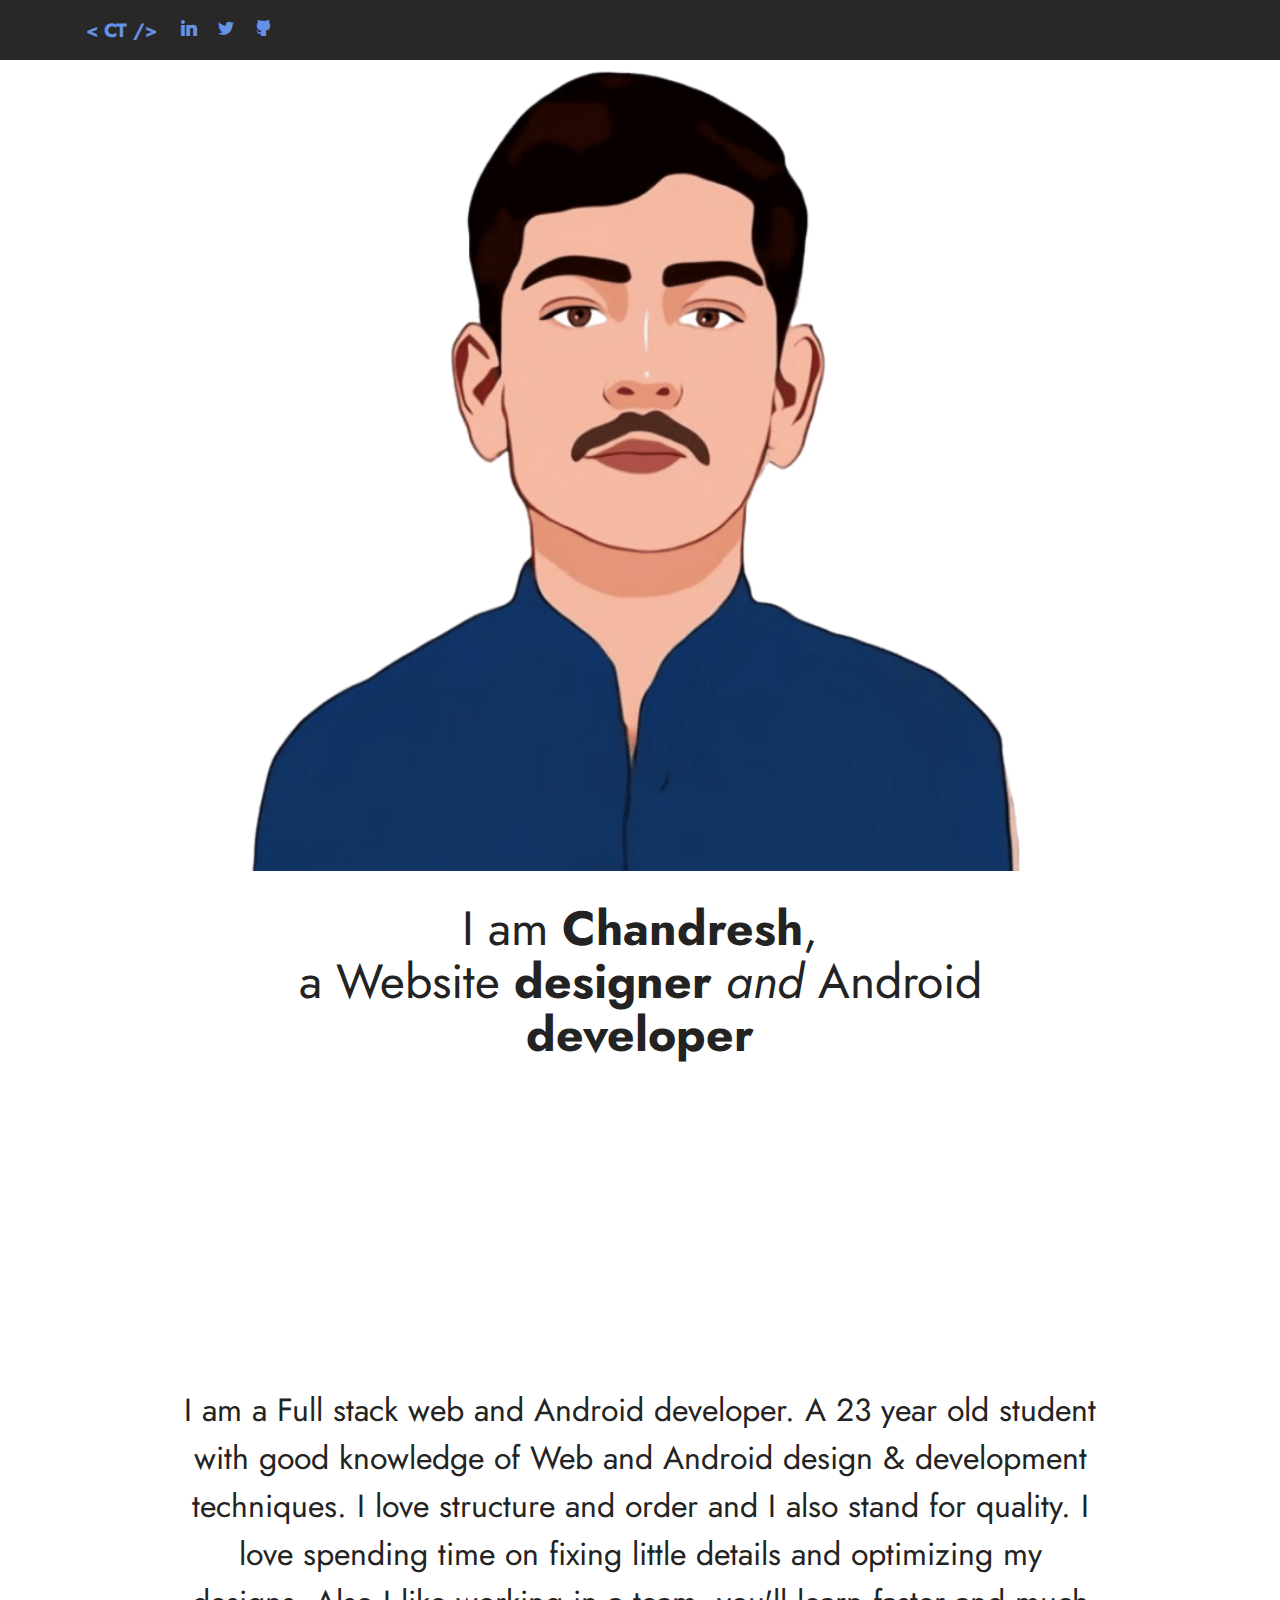
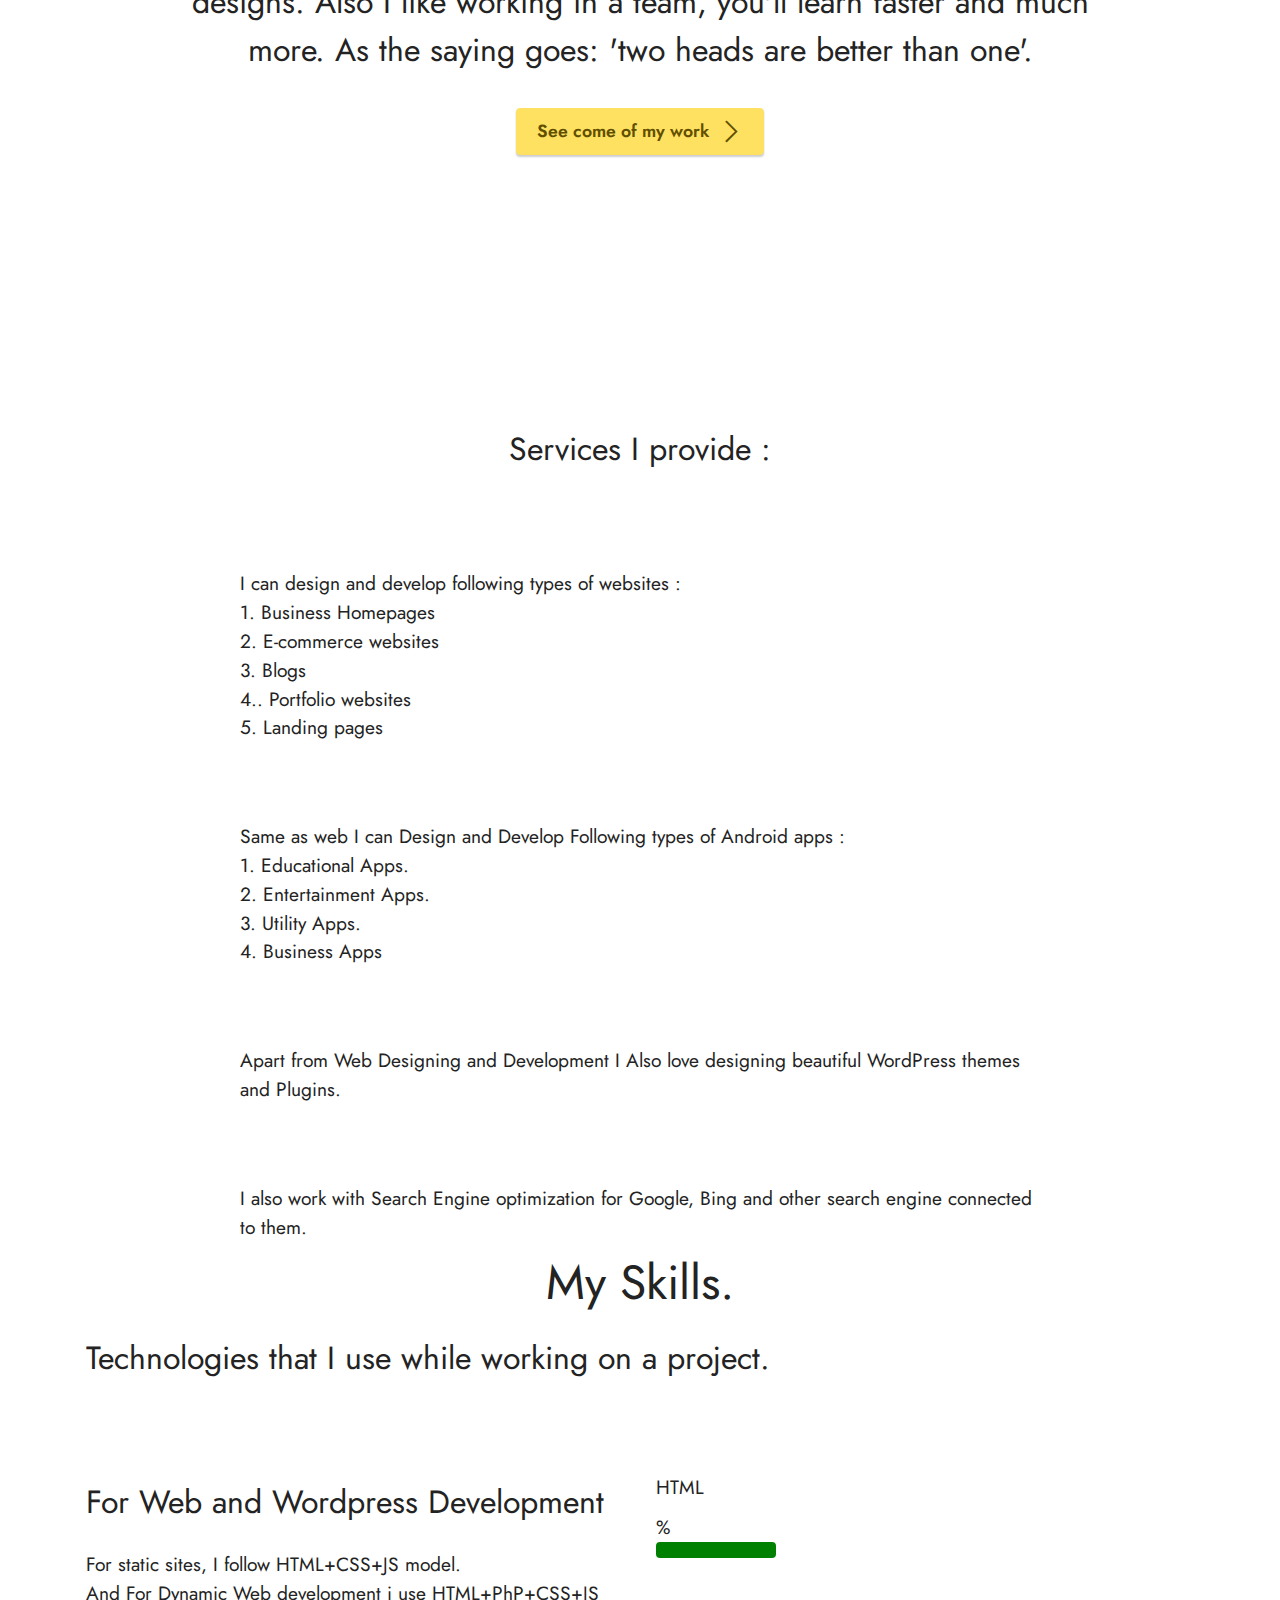
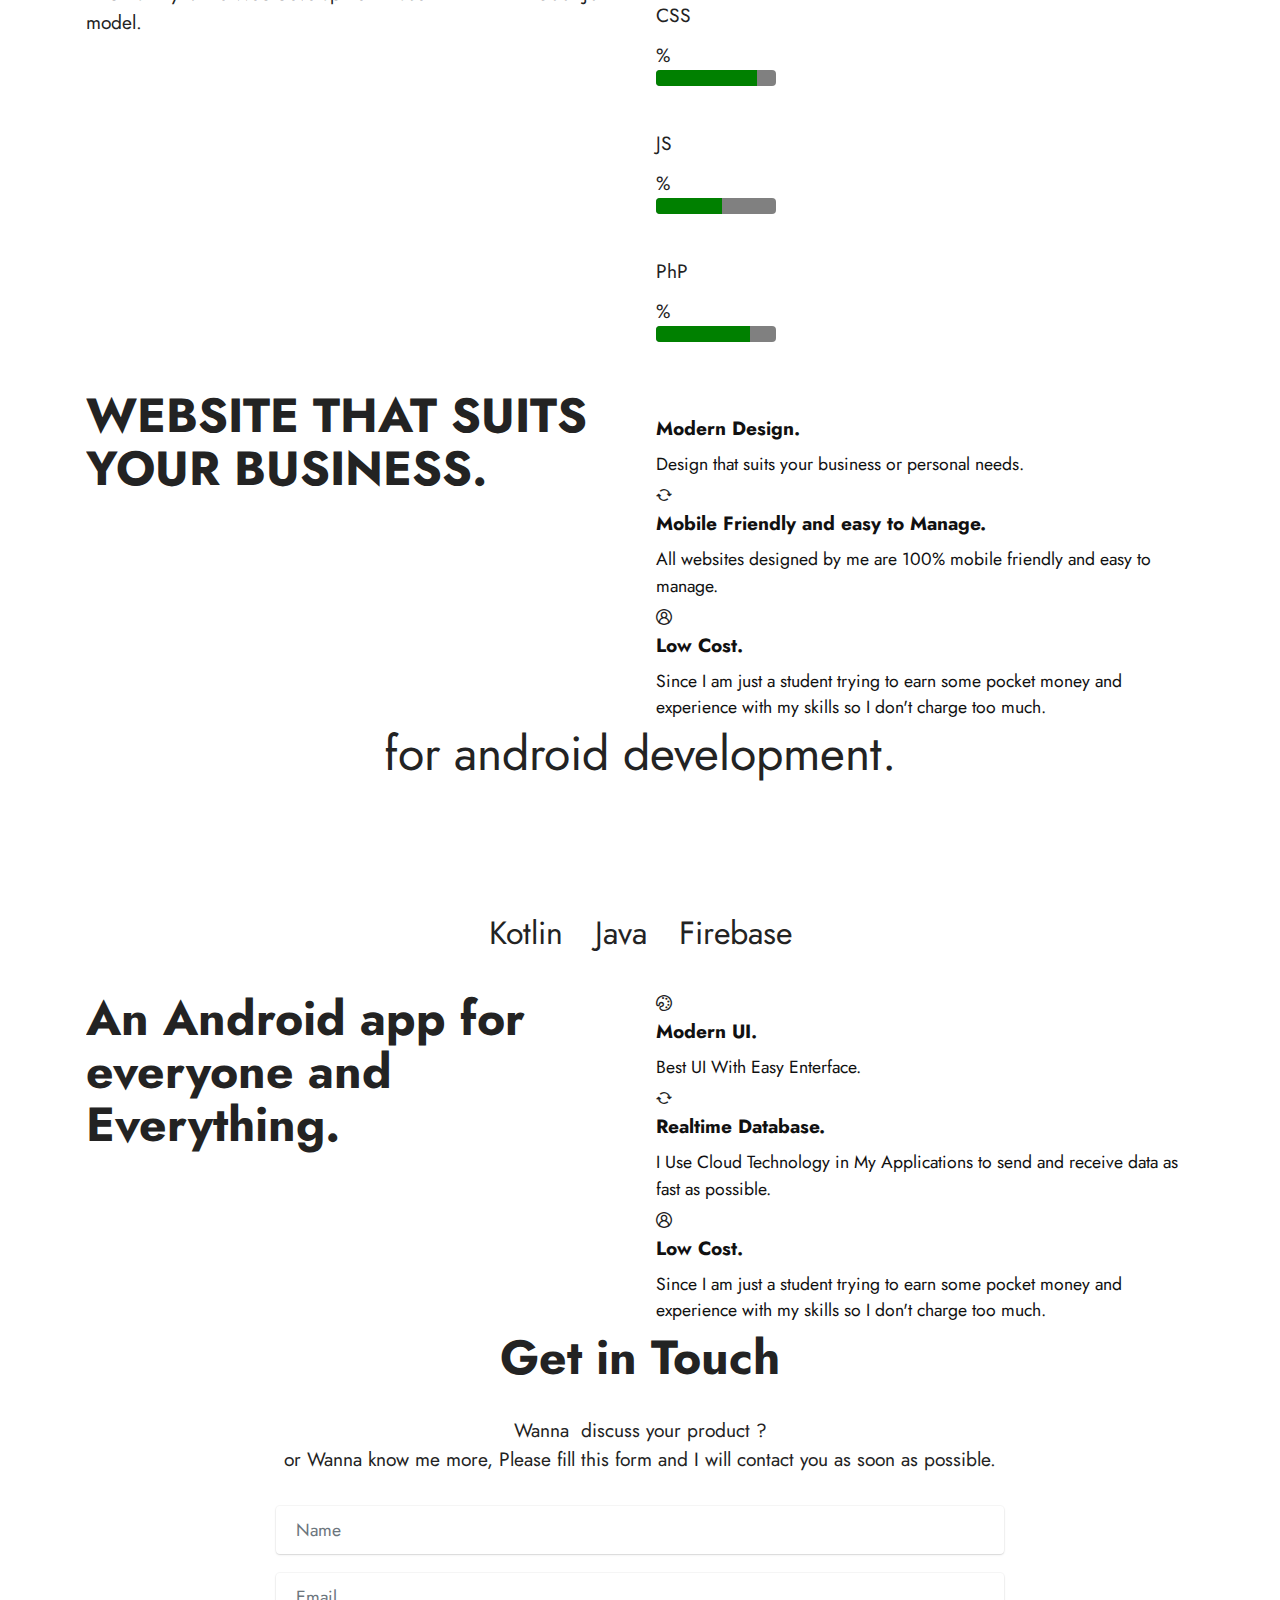
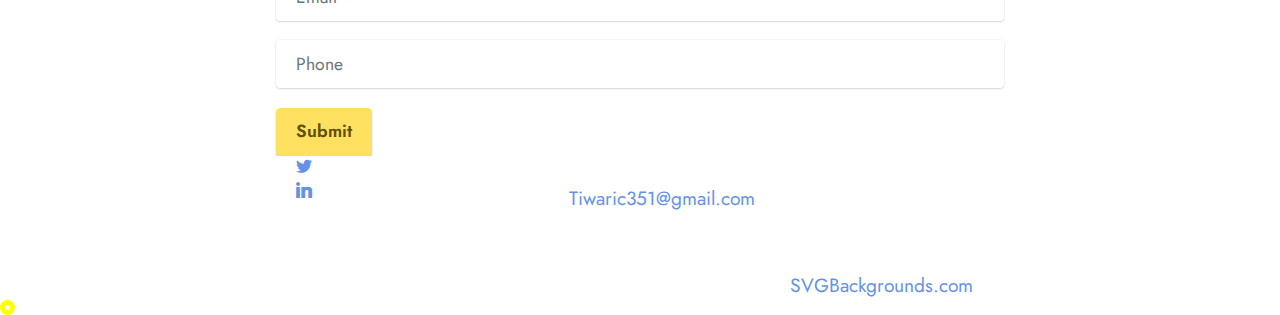
==== commit 58f0d889: "Update profile.html" ====
--- a/profile.html
+++ b/profile.html
@@ -3,19 +3,23 @@
 <head>
   
   <meta charset="UTF-8">
-  <meta name="robots" content="index, follow">
   <meta http-equiv="X-UA-Compatible" content="IE=edge">
+  <meta name="robots" content="noindex, nofollow">
   
   <meta name="twitter:card" content="summary_large_image"/>
-  <meta name="twitter:image:src" content="assets/images/profile-meta.jpg">
-  <meta property="og:image" content="assets/images/profile-meta.jpg">
-  <meta name="twitter:title" content="About Me - Freelancing Web designing and Android app Development| Chandresh Tiwari">
+  <meta name="twitter:image:src" content="assets/images/index-meta.jpg">
+  <meta property="og:image" content="assets/images/index-meta.jpg">
+  <meta name="twitter:title" content="Freelancer full stack web and Android developer | CodewithCT.com">
   <meta name="viewport" content="width=device-width, initial-scale=1, minimum-scale=1">
-  <link rel="shortcut icon" href="assets/images/favicon.ico" type="image/x-icon">
-  <meta name="description" content="">
-  
-  
-  <title>About Me - Freelancing Web designing and Android app Development  | Chandresh Tiwari</title>
+  <link rel="shortcut icon" href="assets/images/favicon-1.ico" type="image/x-icon">
+  <meta name="description" content="a full stack <b>website designer</b> and <b>Android developer</b>. I am a 23 year old student with good knowledge of Web design and Android development techniques.">
+  <meta name="keywords" content="HTML, CSS, JavaScript, web developer, web designer, freelancer, android, app, developer">
+  <meta name="author" content="Chandresh Tiwari">
+  
+  
+  <title>Freelancer full stack web and Android developer | CodewithCT.com</title>
+  <link rel="stylesheet" href="assets/web/assets/codewithct-icons2/codewithct2.css">
+  <link rel="stylesheet" href="assets/web/assets/codewithct-icons/codewithct-icons.css">
   <link rel="stylesheet" href="assets/web/assets/codewithct-icons-bold/codewithct-icons-bold.css">
   <link rel="stylesheet" href="assets/tether/tether.min.css">
   <link rel="stylesheet" href="assets/bootstrap/css/bootstrap.min.css">
@@ -29,9 +33,13 @@
   <link rel="stylesheet" href="assets/socicon/css/styles.css">
   <link rel="stylesheet" href="assets/theme/css/style.css">
   <link rel="stylesheet" href="assets/cursor/cursorct.css">
+  <link href="assets/fonts/style.css" rel="stylesheet">
   <link rel="preload" href="https://fonts.googleapis.com/css?family=Jost:100,200,300,400,500,600,700,800,900,100i,200i,300i,400i,500i,600i,700i,800i,900i&display=swap" as="style" onload="this.onload=null;this.rel='stylesheet'">
   <noscript><link rel="stylesheet" href="https://fonts.googleapis.com/css?family=Jost:100,200,300,400,500,600,700,800,900,100i,200i,300i,400i,500i,600i,700i,800i,900i&display=swap"></noscript>
   <link rel="preload" as="style" href="assets/codewithct/css/mbr-additional.css"><link rel="stylesheet" href="assets/codewithct/css/mbr-additional.css" type="text/css">
+
+   <!-- Clarity tracking code for http://www.codewithct.com --><script>    (function(c,l,a,r,i,t,y){        c[a]=c[a]||function(){(c[a].q=c[a].q||[]).push(arguments)};        t=l.createElement(r);t.async=1;t.src="https://www.clarity.ms/tag/"+i+"?ref=bwt";        y=l.getElementsByTagName(r)[0];y.parentNode.insertBefore(t,y);    })(window, document, "clarity", "script", "75ow5qo7jx");</script>
+  
   
   
   
@@ -39,10 +47,10 @@
 </head>
 <body>
   
-  <section class="menu menu1 cid-sAkfGkf05s" once="menu" id="menu1-w">
-    
-
-    <nav class="navbar navbar-dropdown navbar-expand-lg">
+  <section class="menu menu1 cid-sAToTck0s3" once="menu" id="menu1-11">
+    
+
+    <nav class="navbar navbar-dropdown navbar-fixed-top navbar-expand-lg">
         <div class="container">
             <div class="navbar-brand">
                 
@@ -57,8 +65,7 @@
                 </div>
             </button>
             <div class="collapse navbar-collapse" id="navbarSupportedContent">
-                <ul class="navbar-nav nav-dropdown nav-right" data-app-modern-menu="true"><li class="nav-item"><a class="nav-link link text-black text-primary display-4" href="profile.html#top">About Me</a>
-                    </li><li class="nav-item"><a class="nav-link link text-black text-primary display-4" href="index.html#form7-c">Contacts</a></li></ul>
+             
                 <div class="icons-menu">
                     <a class="iconfont-wrapper" href="https://linkedin.com/in/tiwaric351" target="_blank">
                         <span class="p-2 mbr-iconfont socicon-linkedin socicon"></span>
@@ -77,23 +84,27 @@
     </nav>
 </section>
 
-<section class="mbr-section content4 cid-sACSyuQ9HR" id="content4-1t">
-
-    
-
-    <div class="container">
-        <div class="media-container-row">
-            <div class="title col-12 col-md-8">
-                <h2 class="align-center pb-3 mbr-fonts-style display-2">
-                    Profile</h2>
-                
-                
-            </div>
-        </div>
-    </div>
-</section>
-
-<section class="header1 cid-sACSEol2ef" id="header16-1w">
+<section class="header9 cid-sATgW39Pqu mbr-fullscreen" id="header9-x">
+
+    
+
+    
+
+    <div class="text-center container">
+        <div class="row justify-content-center">
+            <div class="col-md-12 col-lg-9">
+                <div class="image-wrap mb-4">
+                    <img src="assets/images/1616324937390-696x696.png" alt="Chandresh Tiwari">
+                </div>
+                <h4 class="mbr-section-title mbr-fonts-style mb-3 display-2">I am<strong> Chandresh</strong>,<div>a<strong> </strong>Website <strong>designer</strong><em><strong>&nbsp;</strong>and</em>&nbsp;Android<strong> developer</strong></div></h4>
+                 
+                
+            </div>
+        </div>
+    </div>
+</section>
+
+<section class="header1 cid-sATpk5YneS mbr-fullscreen" id="header16-12">
 
     
 
@@ -102,21 +113,20 @@
     <div class="container">
         <div class="row justify-content-md-center">
             <div class="col-md-10 align-center">
-                <h1 class="mbr-section-title mbr-bold pb-3 mbr-fonts-style display-1">
-                    Chandresh Tiwari</h1>
-                
-                <p class="mbr-text pb-3 mbr-fonts-style display-5">I am an Full stack web and Android developer. I am a 23 year old student with good knowledge of Web and Android design &amp; development techniques. I love structure and order and I also stand for quality. I love spending time on fixing little details and optimizing my designs. Also I like working in a team, you'll learn faster and much more. As the saying goes: 'two heads are better than one'.<br></p>
-                
-            </div>
-        </div>
-    </div>
-
-</section>
-
-<section class="content4 cid-sACTaAfLW9" id="content4-1x">
-    
-    
-    <div class="container">
+                
+                
+                <h1 class="mbr-text pb-3 mbr-fonts-style display-5">I am a Full stack web and Android developer. A 23 year old student with good knowledge of Web and Android design &amp; development techniques. I love structure and order and I also stand for quality. I love spending time on fixing little details and optimizing my designs. Also I like working in a team, you'll learn faster and much more. As the saying goes: 'two heads are better than one'.<br></h1>
+                <div class="mbr-section-btn"><a class="btn btn-md btn-warning display-4" href="demos/index.html"><span class="mobi-mbri mobi-mbri-arrow-next mbr-iconfont mbr-iconfont-btn"></span>See come of my work</a></div>
+            </div>
+        </div>
+    </div>
+
+</section>
+
+<section class="content4 cid-sATutIsgRt" id="content4-15">
+    
+    
+    <div class="container-fluid">
         <div class="row justify-content-center">
             <div class="title col-md-12 col-lg-7">
                 
@@ -128,11 +138,10 @@
     </div>
 </section>
 
-<section class="content15 cid-sACClI57Z9" id="content15-1l">
-
-    
-
-    
+<section class="content15 cid-sATuuzBR5l" id="content15-16">
+
+    
+
     
     <div class="container-fluid">
         <div class="row justify-content-center">
@@ -141,31 +150,22 @@
                     <div class="card-box align-left">
                         <h4 class="card-title mbr-fonts-style mbr-white mb-3 display-5">
                             <strong>
-</strong><div><span style="font-size: 2rem;"><a href="404.html#top" class="text-white">Web Designing.</a></span><br></div></h4>
+</strong><div><span style="font-size: 2rem;">Web Designing and Development.</span><br></div></h4>
                         <p class="mbr-text mbr-fonts-style display-7">I can design and develop following types of websites :
 <br>1. Business Homepages
 <br>2.  E-commerce websites
 <br>3. Blogs
-<br>4. Portfolio websites
+<br>4..  Portfolio websites
 <br> 5. Landing pages</p>
                         
-                                
-                        </div>
-                        
-                    </div>
-                    <!-- -- ssssssss ---->
-                    
-
-
-                                <!-- -- ssssssss ---->
-                </div>
-            </div>
-        </div>
-      
-    
-</section>
-
-<section class="content15 cid-sACDg6TMEE" id="content15-1o">
+                    </div>
+                </div>
+            </div>
+        </div>
+    </div>
+</section>
+
+<section class="content15 cid-sATuveB1mz" id="content15-17">
 
     
 
@@ -177,28 +177,21 @@
                     <div class="card-box align-left">
                         <h4 class="card-title mbr-fonts-style mbr-white mb-3 display-5">
                             <strong>
-</strong><div><a href="404.html#top" class="text-white">Android app development.</a></div></h4>
-                        <p class="mbr-text mbr-fonts-style display-7">&nbsp;Following types of Android apps i develop : 
+</strong><div>Android Application development.</div></h4>
+                        <p class="mbr-text mbr-fonts-style display-7">Same as web I can Design and Develop Following types of Android apps : 
 <br>1. Educational Apps.
 <br>2. Entertainment Apps.
 <br>3. Utility Apps.
 <br>4. Business Apps</p>
-
-
-                                
-                                    
-
-
-
-                        
-                    </div>
-                </div>
-            </div>
-        </div>
-    </div>
-</section>
-
-<section class="content15 cid-sACDFcCPyQ" id="content15-1p">
+                        
+                    </div>
+                </div>
+            </div>
+        </div>
+    </div>
+</section>
+
+<section class="content15 cid-sATz8chSTM" id="content15-1i">
 
     
 
@@ -208,17 +201,17 @@
             <div class="card col-md-12 col-lg-8">
                 <div class="card-wrapper">
                     <div class="card-box align-left">
-                        <h4 class="card-title mbr-fonts-style mbr-white mb-3 display-5"><a href="404.html#top" class="text-white">On page SEO or Web Management.</a></h4>
-                        <p class="mbr-text mbr-fonts-style display-7">I also work with Search Engine optimization for Google, Bing and other search engine connected to them.</p>
-                        
-                    </div>
-                </div>
-            </div>
-        </div>
-    </div>
-</section>
-
-<section class="content15 cid-sACE2QF3bn" id="content15-1q">
+                        <h4 class="card-title mbr-fonts-style mbr-white mb-3 display-5">WordPress Development</h4>
+                        <p class="mbr-text mbr-fonts-style display-7">Apart from Web Designing and Development I Also love designing beautiful WordPress themes and Plugins.</p>
+                        
+                    </div>
+                </div>
+            </div>
+        </div>
+    </div>
+</section>
+
+<section class="content15 cid-sATuvvnBgK" id="content15-18">
 
     
 
@@ -228,17 +221,17 @@
             <div class="card col-md-12 col-lg-8">
                 <div class="card-wrapper">
                     <div class="card-box align-left">
-                        <h4 class="card-title mbr-fonts-style mbr-white mb-3 display-5"><a href="404.html#top" class="text-white">WordPress Development</a></h4>
-                        <p class="mbr-text mbr-fonts-style display-7">Apart from Web Designing and Development I Also love designing beautiful WordPress themes and Plugins.</p>
-                        
-                    </div>
-                </div>
-            </div>
-        </div>
-    </div>
-</section>
-
-<section class="progress-bars2 cid-sAAXN96oSY" id="progress-bars2-19">
+                        <h4 class="card-title mbr-fonts-style mbr-white mb-3 display-5">On page SEO or Web Management.</h4>
+                        <p class="mbr-text mbr-fonts-style display-7">I also work with Search Engine optimization for Google, Bing and other search engine connected to them.</p>
+                        
+                    </div>
+                </div>
+            </div>
+        </div>
+    </div>
+</section>
+
+<section class="progress-bars2 cid-sATv9GaW3u" id="progress-bars2-19">
     
      
 
@@ -325,7 +318,58 @@
     </div>
 </section>
 
-<section class="progress-bars3 cid-sAAXNQQYle" id="progress-bars3-1a">
+<section class="features12 cid-sATwjLiS8d" id="features13-1e">
+
+    
+    
+    <div class="container">
+        <div class="row justify-content-center">
+            <div class="col-12 col-lg-6">
+                <div class="card-wrapper">
+                    <div class="card-box align-left">
+                        <h4 class="card-title mbr-fonts-style mb-4 display-2">
+                            <strong>WEBSITE THAT SUITS YOUR BUSINESS.</strong></h4>
+                        
+                        
+                    </div>
+                </div>
+            </div>
+            <div class="col-12 col-lg-6">
+                <div class="item mbr-flex">
+                    <div class="icon-box">
+                        <span class="mbr-iconfont mobi-mbri-change-style mobi-mbri" style="color: rgb(255, 255, 255); fill: rgb(255, 255, 255);"></span>
+                    </div>
+                    <div class="text-box">
+                        <h4 class="icon-title mbr-black mbr-fonts-style display-7">
+                            <strong>Modern Design.</strong></h4>
+                        <h5 class="icon-text mbr-black mbr-fonts-style display-4">Design that suits your business or personal needs.<br></h5>
+                    </div>
+                </div>
+                <div class="item mbr-flex">
+                    <div class="icon-box">
+                        <span class="mbr-iconfont mobi-mbri-update mobi-mbri"></span>
+                    </div>
+                    <div class="text-box">
+                        <h4 class="icon-title mbr-black mbr-fonts-style display-7">
+                            <strong>Mobile Friendly and easy to Manage.</strong></h4>
+                        <h5 class="icon-text mbr-black mbr-fonts-style display-4">All websites designed by me are 100% mobile friendly and easy to manage.</h5>
+                    </div>
+                </div>
+                <div class="item mbr-flex">
+                    <div class="icon-box">
+                        <span class="mbr-iconfont mobi-mbri-user-2 mobi-mbri"></span>
+                    </div>
+                    <div class="text-box">
+                        <h4 class="icon-title mbr-black mbr-fonts-style display-7"><strong>Low Cost.</strong></h4>
+                        <h5 class="icon-text mbr-black mbr-fonts-style display-4">Since I am just a student trying to earn some pocket money and experience with my skills so I don't charge too much.</h5>
+                    </div>
+                </div>
+            </div>
+        </div>
+    </div>
+</section>
+
+<section class="progress-bars3 cid-sATv9X6Xob" id="progress-bars3-1a">
  
      
 
@@ -382,7 +426,58 @@
         </div>
 </div></section>
 
-<section class="form7 cid-sAB1JTHcX2" id="form7-1b">
+<section class="features12 cid-sATwkWQdXM" id="features13-1f">
+
+    
+    
+    <div class="container">
+        <div class="row justify-content-center">
+            <div class="col-12 col-lg-6">
+                <div class="card-wrapper">
+                    <div class="card-box align-left">
+                        <h4 class="card-title mbr-fonts-style mb-4 display-2">
+                            <strong>An Android app for everyone and Everything.</strong><br><strong><br></strong></h4>
+                        
+                    </div>
+                </div>
+            </div>
+            <div class="col-12 col-lg-6">
+                <div class="item mbr-flex">
+                    <div class="icon-box">
+                        <span class="mbr-iconfont mobi-mbri-change-style mobi-mbri"></span>
+                    </div>
+                    <div class="text-box">
+                        <h4 class="icon-title mbr-black mbr-fonts-style display-7">
+                            <strong>Modern UI.</strong></h4>
+                        <h5 class="icon-text mbr-black mbr-fonts-style display-4">Best UI With Easy Enterface.<br></h5>
+                    </div>
+                </div>
+                <div class="item mbr-flex">
+                    <div class="icon-box">
+                        <span class="mbr-iconfont mobi-mbri-update mobi-mbri"></span>
+                    </div>
+                    <div class="text-box">
+                        <h4 class="icon-title mbr-black mbr-fonts-style display-7"><strong>Realtime Database.</strong></h4>
+                        <h5 class="icon-text mbr-black mbr-fonts-style display-4">I Use Cloud Technology in My Applications to send and receive data as fast as possible.</h5>
+                    </div>
+                </div>
+                <div class="item mbr-flex">
+                    <div class="icon-box">
+                        <span class="mbr-iconfont mobi-mbri-user-2 mobi-mbri"></span>
+                    </div>
+                    <div class="text-box">
+                        <h4 class="icon-title mbr-black mbr-fonts-style display-7"><strong>Low Cost.</strong></h4>
+                        <h5 class="icon-text mbr-black mbr-fonts-style display-4">Since I am just a student trying to earn some pocket money and experience with my skills so I don't charge too much.</h5>
+                    </div>
+                </div>
+            </div>
+        </div>
+    </div>
+</section>
+
+
+
+<section class="form7 cid-sATvaRyzJb" id="form7-1b">
     
     
     <div class="container">
@@ -394,7 +489,7 @@
         </div>
         <div class="row justify-content-center mt-4">
             <div class="col-lg-8 mx-auto mbr-form" data-form-type="formoid">
-                <form action="https://codewithct.com/" method="POST" class="mbr-form form-with-styler mx-auto" data-form-title="Form Name"><input type="hidden" name="email" data-form-email="true" value="Hv11J7GBIu0JTGw3aC/2oRI1u/xu2NWc15XEtSYcJBNVtxcnnD3pUjRkWD/jtJRMEPiJUEIvGLVACDDaCDQSlqvvJNqEbmUcCy3Hj6ngZp/reEIsDknImelYmV6iqBJn">
+                <form action="https://codewithct.com/" method="POST" class="mbr-form form-with-styler mx-auto" data-form-title="Form Name"><input type="hidden" name="email" data-form-email="true" value="PrZEnB2grEx10s6qNZeTyiobTme0t2Vbntsv7GvGoSk2XTfi5S7SyYI+jztJ53yeCoZ6zp+IN7dLuWKykuxmUyd5MmTPMKHdU/YncJg+1YmGG/1DxYTzYAULhIOXFmWU">
                     <p class="mbr-text mbr-fonts-style align-center mb-4 display-7">
                         Wanna&nbsp; discuss your product ?<br>or Wanna know me more, Please fill this form and I will contact you as soon as possible.</p>
                     <div class="row">
@@ -413,9 +508,7 @@
                         <div data-for="phone" class="col-lg-12 col-md-12 col-sm-12 form-group">
                             <input type="tel" name="phone" placeholder="Phone" data-form-field="phone" class="form-control" value="" id="phone-form7-1b">
                         </div>
-                        <div class="col-auto mbr-section-btn align-center">
-                            <button type="submit" class="btn btn-primary display-4">Submit</button>
-                        </div>
+                        <div class="col-auto mbr-section-btn align-center"><button type="submit" class="btn btn-warning display-4">Submit</button></div>
                     </div>
                 </form>
             </div>
@@ -423,7 +516,7 @@
     </div>
 </section>
 
-<section class="footer3 cid-sAkHXYrPJc" once="footers" id="footer3-sAkHXYrPJc-sAkHXYrPJc-25">
+<section class="footer3 cid-sATvb7IqUY" once="footers" id="footer3-sAkHXYrPJc-sAkHXYrPJc-sAkHXYrPJc-sAkHXYrPJc-sAkHXYrPJc-sAkHXYrPJc-sAkHXYrPJc-sAkHXYrPJc-sAkHXYrPJc-1c">
 
     
 
@@ -459,10 +552,26 @@
             </div>
         </div>
     </div></section>
-<div class="cursor"></div>
-    <section id="top-1" hidden><a href="https://mobirise.site"></a></section><script src="assets/web/assets/jquery/jquery.min.js"></script>  <script src="assets/popper/popper.min.js"></script>  <script src="assets/tether/tether.min.js"></script>  <script src="assets/bootstrap/js/bootstrap.min.js"></script>  <script src="assets/smoothscroll/smooth-scroll.js"></script>  <script src="assets/dropdown/js/nav-dropdown.js"></script>  <script src="assets/dropdown/js/navbar-dropdown.js"></script>  <script src="assets/touchswipe/jquery.touch-swipe.min.js"></script>  <script src="assets/as-pie-progress/jquery-as-pie-progress.min.js"></script>  <script src="assets/formstyler/jquery.formstyler.js"></script>  <script src="assets/formstyler/jquery.formstyler.min.js"></script>  <script src="assets/datepicker/jquery.datetimepicker.full.js"></script>  <script src="assets/theme/js/script.js"></script>  <script src="assets/formoid/formoid.min.js"></script> <script src="assets/cursor/cursorct.js"></script> 
-   
-  
-  
-</body>
+    <div class="cursor"></div>
+    <a href="https://mobirise.site"></a>
+    <script src="assets/web/assets/jquery/jquery.min.js"></script>  
+    <script src="assets/popper/popper.min.js"></script>  
+    <script src="assets/tether/tether.min.js"></script>  
+    <script src="assets/bootstrap/js/bootstrap.min.js"></script>  
+    <script src="assets/smoothscroll/smooth-scroll.js"></script>  
+    <script src="assets/dropdown/js/nav-dropdown.js"></script>  
+    <script src="assets/dropdown/js/navbar-dropdown.js"></script>  
+    <script src="assets/touchswipe/jquery.touch-swipe.min.js"></script>  
+    <script src="assets/as-pie-progress/jquery-as-pie-progress.min.js"></script>  
+    <script src="assets/mbr-switch-arrow/mbr-switch-arrow.js"></script>  
+    <script src="assets/formstyler/jquery.formstyler.js"></script>  
+    <script src="assets/formstyler/jquery.formstyler.min.js"></script>  
+    <script src="assets/datepicker/jquery.datetimepicker.full.js"></script>  
+    <script src="assets/theme/js/script.js"></script>  
+    <script src="assets/formoid/formoid.min.js"></script>  
+    <script src="assets/cursor/cursorct.js"></script>
+  
+  
+ <div id="scrollToTop" class="scrollToTop mbr-arrow-up"><a style="text-align: center;"><i class="mbr-arrow-up-icon mbr-arrow-up-icon-cm cm-icon cm-icon-smallarrow-up"></i></a></div>
+  </body>
 </html>--- a/assets/web/assets/codewithct-icons2/codewithct2.css
+++ b/assets/web/assets/codewithct-icons2/codewithct2.css
@@ -0,0 +1,498 @@
+@font-face {
+  font-family: 'Moririse2';
+  font-display: swap;
+  src:  url('mobirise2.eot?f2bix4');
+  src:  url('mobirise2.eot?f2bix4#iefix') format('embedded-opentype'),
+    url('mobirise2.ttf?f2bix4') format('truetype'),
+    url('mobirise2.woff?f2bix4') format('woff'),
+    url('mobirise2.svg?f2bix4#mobirise2') format('svg');
+  font-weight: normal;
+  font-style: normal;
+}
+
+[class^="mobi-"], [class*=" mobi-"] {
+  /* use !important to prevent issues with browser extensions that change fonts */
+  font-family: 'Moririse2' !important;
+  speak: none;
+  font-style: normal;
+  font-weight: normal;
+  font-variant: normal;
+  text-transform: none;
+  line-height: 1;
+
+  /* Better Font Rendering =========== */
+  -webkit-font-smoothing: antialiased;
+  -moz-osx-font-smoothing: grayscale;
+}
+
+.mobi-mbri-add-submenu:before {
+  content: "\e900";
+}
+.mobi-mbri-alert:before {
+  content: "\e901";
+}
+.mobi-mbri-align-center:before {
+  content: "\e902";
+}
+.mobi-mbri-align-justify:before {
+  content: "\e903";
+}
+.mobi-mbri-align-left:before {
+  content: "\e904";
+}
+.mobi-mbri-align-right:before {
+  content: "\e905";
+}
+.mobi-mbri-android:before {
+  content: "\e906";
+}
+.mobi-mbri-apple:before {
+  content: "\e907";
+}
+.mobi-mbri-arrow-down:before {
+  content: "\e908";
+}
+.mobi-mbri-arrow-next:before {
+  content: "\e909";
+}
+.mobi-mbri-arrow-prev:before {
+  content: "\e90a";
+}
+.mobi-mbri-arrow-up:before {
+  content: "\e90b";
+}
+.mobi-mbri-bold:before {
+  content: "\e90c";
+}
+.mobi-mbri-bookmark:before {
+  content: "\e90d";
+}
+.mobi-mbri-bootstrap:before {
+  content: "\e90e";
+}
+.mobi-mbri-briefcase:before {
+  content: "\e90f";
+}
+.mobi-mbri-browse:before {
+  content: "\e910";
+}
+.mobi-mbri-bulleted-list:before {
+  content: "\e911";
+}
+.mobi-mbri-calendar:before {
+  content: "\e912";
+}
+.mobi-mbri-camera:before {
+  content: "\e913";
+}
+.mobi-mbri-cart-add:before {
+  content: "\e914";
+}
+.mobi-mbri-cart-full:before {
+  content: "\e915";
+}
+.mobi-mbri-cash:before {
+  content: "\e916";
+}
+.mobi-mbri-change-style:before {
+  content: "\e917";
+}
+.mobi-mbri-chat:before {
+  content: "\e918";
+}
+.mobi-mbri-clock:before {
+  content: "\e919";
+}
+.mobi-mbri-close:before {
+  content: "\e91a";
+}
+.mobi-mbri-cloud:before {
+  content: "\e91b";
+}
+.mobi-mbri-code:before {
+  content: "\e91c";
+}
+.mobi-mbri-contact-form:before {
+  content: "\e91d";
+}
+.mobi-mbri-credit-card:before {
+  content: "\e91e";
+}
+.mobi-mbri-cursor-click:before {
+  content: "\e91f";
+}
+.mobi-mbri-cust-feedback:before {
+  content: "\e920";
+}
+.mobi-mbri-database:before {
+  content: "\e921";
+}
+.mobi-mbri-delivery:before {
+  content: "\e922";
+}
+.mobi-mbri-desktop:before {
+  content: "\e923";
+}
+.mobi-mbri-devices:before {
+  content: "\e924";
+}
+.mobi-mbri-down:before {
+  content: "\e925";
+}
+.mobi-mbri-download-2:before {
+  content: "\e926";
+}
+.mobi-mbri-download:before {
+  content: "\e927";
+}
+.mobi-mbri-drag-n-drop-2:before {
+  content: "\e928";
+}
+.mobi-mbri-drag-n-drop:before {
+  content: "\e929";
+}
+.mobi-mbri-edit-2:before {
+  content: "\e92a";
+}
+.mobi-mbri-edit:before {
+  content: "\e92b";
+}
+.mobi-mbri-error:before {
+  content: "\e92c";
+}
+.mobi-mbri-extension:before {
+  content: "\e92d";
+}
+.mobi-mbri-features:before {
+  content: "\e92e";
+}
+.mobi-mbri-file:before {
+  content: "\e92f";
+}
+.mobi-mbri-flag:before {
+  content: "\e930";
+}
+.mobi-mbri-folder:before {
+  content: "\e931";
+}
+.mobi-mbri-gift:before {
+  content: "\e932";
+}
+.mobi-mbri-github:before {
+  content: "\e933";
+}
+.mobi-mbri-globe-2:before {
+  content: "\e934";
+}
+.mobi-mbri-globe:before {
+  content: "\e935";
+}
+.mobi-mbri-growing-chart:before {
+  content: "\e936";
+}
+.mobi-mbri-hearth:before {
+  content: "\e937";
+}
+.mobi-mbri-help:before {
+  content: "\e938";
+}
+.mobi-mbri-home:before {
+  content: "\e939";
+}
+.mobi-mbri-hot-cup:before {
+  content: "\e93a";
+}
+.mobi-mbri-idea:before {
+  content: "\e93b";
+}
+.mobi-mbri-image-gallery:before {
+  content: "\e93c";
+}
+.mobi-mbri-image-slider:before {
+  content: "\e93d";
+}
+.mobi-mbri-info:before {
+  content: "\e93e";
+}
+.mobi-mbri-italic:before {
+  content: "\e93f";
+}
+.mobi-mbri-key:before {
+  content: "\e940";
+}
+.mobi-mbri-laptop:before {
+  content: "\e941";
+}
+.mobi-mbri-layers:before {
+  content: "\e942";
+}
+.mobi-mbri-left-right:before {
+  content: "\e943";
+}
+.mobi-mbri-left:before {
+  content: "\e944";
+}
+.mobi-mbri-letter:before {
+  content: "\e945";
+}
+.mobi-mbri-like:before {
+  content: "\e946";
+}
+.mobi-mbri-link:before {
+  content: "\e947";
+}
+.mobi-mbri-lock:before {
+  content: "\e948";
+}
+.mobi-mbri-login:before {
+  content: "\e949";
+}
+.mobi-mbri-logout:before {
+  content: "\e94a";
+}
+.mobi-mbri-magic-stick:before {
+  content: "\e94b";
+}
+.mobi-mbri-map-pin:before {
+  content: "\e94c";
+}
+.mobi-mbri-menu:before {
+  content: "\e94d";
+}
+.mobi-mbri-mobile-2:before {
+  content: "\e94e";
+}
+.mobi-mbri-mobile-horizontal:before {
+  content: "\e94f";
+}
+.mobi-mbri-mobile:before {
+  content: "\e950";
+}
+.mobi-mbri-mobirise:before {
+  content: "\e951";
+}
+.mobi-mbri-more-horizontal:before {
+  content: "\e952";
+}
+.mobi-mbri-more-vertical:before {
+  content: "\e953";
+}
+.mobi-mbri-music:before {
+  content: "\e954";
+}
+.mobi-mbri-new-file:before {
+  content: "\e955";
+}
+.mobi-mbri-numbered-list:before {
+  content: "\e956";
+}
+.mobi-mbri-opened-folder:before {
+  content: "\e957";
+}
+.mobi-mbri-pages:before {
+  content: "\e958";
+}
+.mobi-mbri-paper-plane:before {
+  content: "\e959";
+}
+.mobi-mbri-paperclip:before {
+  content: "\e95a";
+}
+.mobi-mbri-phone:before {
+  content: "\e95b";
+}
+.mobi-mbri-photo:before {
+  content: "\e95c";
+}
+.mobi-mbri-photos:before {
+  content: "\e95d";
+}
+.mobi-mbri-pin:before {
+  content: "\e95e";
+}
+.mobi-mbri-play:before {
+  content: "\e95f";
+}
+.mobi-mbri-plus:before {
+  content: "\e960";
+}
+.mobi-mbri-preview:before {
+  content: "\e961";
+}
+.mobi-mbri-print:before {
+  content: "\e962";
+}
+.mobi-mbri-protect:before {
+  content: "\e963";
+}
+.mobi-mbri-question:before {
+  content: "\e964";
+}
+.mobi-mbri-quote-left:before {
+  content: "\e965";
+}
+.mobi-mbri-quote-right:before {
+  content: "\e966";
+}
+.mobi-mbri-redo:before {
+  content: "\e967";
+}
+.mobi-mbri-refresh:before {
+  content: "\e968";
+}
+.mobi-mbri-responsive-2:before {
+  content: "\e969";
+}
+.mobi-mbri-responsive:before {
+  content: "\e96a";
+}
+.mobi-mbri-right:before {
+  content: "\e96b";
+}
+.mobi-mbri-rocket:before {
+  content: "\e96c";
+}
+.mobi-mbri-sad-face:before {
+  content: "\e96d";
+}
+.mobi-mbri-sale:before {
+  content: "\e96e";
+}
+.mobi-mbri-save:before {
+  content: "\e96f";
+}
+.mobi-mbri-search:before {
+  content: "\e970";
+}
+.mobi-mbri-setting-2:before {
+  content: "\e971";
+}
+.mobi-mbri-setting-3:before {
+  content: "\e972";
+}
+.mobi-mbri-setting:before {
+  content: "\e973";
+}
+.mobi-mbri-share:before {
+  content: "\e974";
+}
+.mobi-mbri-shopping-bag:before {
+  content: "\e975";
+}
+.mobi-mbri-shopping-basket:before {
+  content: "\e976";
+}
+.mobi-mbri-shopping-cart:before {
+  content: "\e977";
+}
+.mobi-mbri-sites:before {
+  content: "\e978";
+}
+.mobi-mbri-smile-face:before {
+  content: "\e979";
+}
+.mobi-mbri-speed:before {
+  content: "\e97a";
+}
+.mobi-mbri-star:before {
+  content: "\e97b";
+}
+.mobi-mbri-success:before {
+  content: "\e97c";
+}
+.mobi-mbri-sun:before {
+  content: "\e97d";
+}
+.mobi-mbri-sun2:before {
+  content: "\e97e";
+}
+.mobi-mbri-tablet-vertical:before {
+  content: "\e97f";
+}
+.mobi-mbri-tablet:before {
+  content: "\e980";
+}
+.mobi-mbri-target:before {
+  content: "\e981";
+}
+.mobi-mbri-timer:before {
+  content: "\e982";
+}
+.mobi-mbri-to-ftp:before {
+  content: "\e983";
+}
+.mobi-mbri-to-local-drive:before {
+  content: "\e984";
+}
+.mobi-mbri-touch-swipe:before {
+  content: "\e985";
+}
+.mobi-mbri-touch:before {
+  content: "\e986";
+}
+.mobi-mbri-trash:before {
+  content: "\e987";
+}
+.mobi-mbri-underline:before {
+  content: "\e988";
+}
+.mobi-mbri-undo:before {
+  content: "\e989";
+}
+.mobi-mbri-unlink:before {
+  content: "\e98a";
+}
+.mobi-mbri-unlock:before {
+  content: "\e98b";
+}
+.mobi-mbri-up-down:before {
+  content: "\e98c";
+}
+.mobi-mbri-up:before {
+  content: "\e98d";
+}
+.mobi-mbri-update:before {
+  content: "\e98e";
+}
+.mobi-mbri-upload-2:before {
+  content: "\e98f";
+}
+.mobi-mbri-upload:before {
+  content: "\e990";
+}
+.mobi-mbri-user-2:before {
+  content: "\e991";
+}
+.mobi-mbri-user:before {
+  content: "\e992";
+}
+.mobi-mbri-users:before {
+  content: "\e993";
+}
+.mobi-mbri-video-play:before {
+  content: "\e994";
+}
+.mobi-mbri-video:before {
+  content: "\e995";
+}
+.mobi-mbri-watch:before {
+  content: "\e996";
+}
+.mobi-mbri-website-theme-2:before {
+  content: "\e997";
+}
+.mobi-mbri-website-theme:before {
+  content: "\e998";
+}
+.mobi-mbri-wifi:before {
+  content: "\e999";
+}
+.mobi-mbri-windows:before {
+  content: "\e99a";
+}
+.mobi-mbri-zoom-in:before {
+  content: "\e99b";
+}
+.mobi-mbri-zoom-out:before {
+  content: "\e99c";
+}
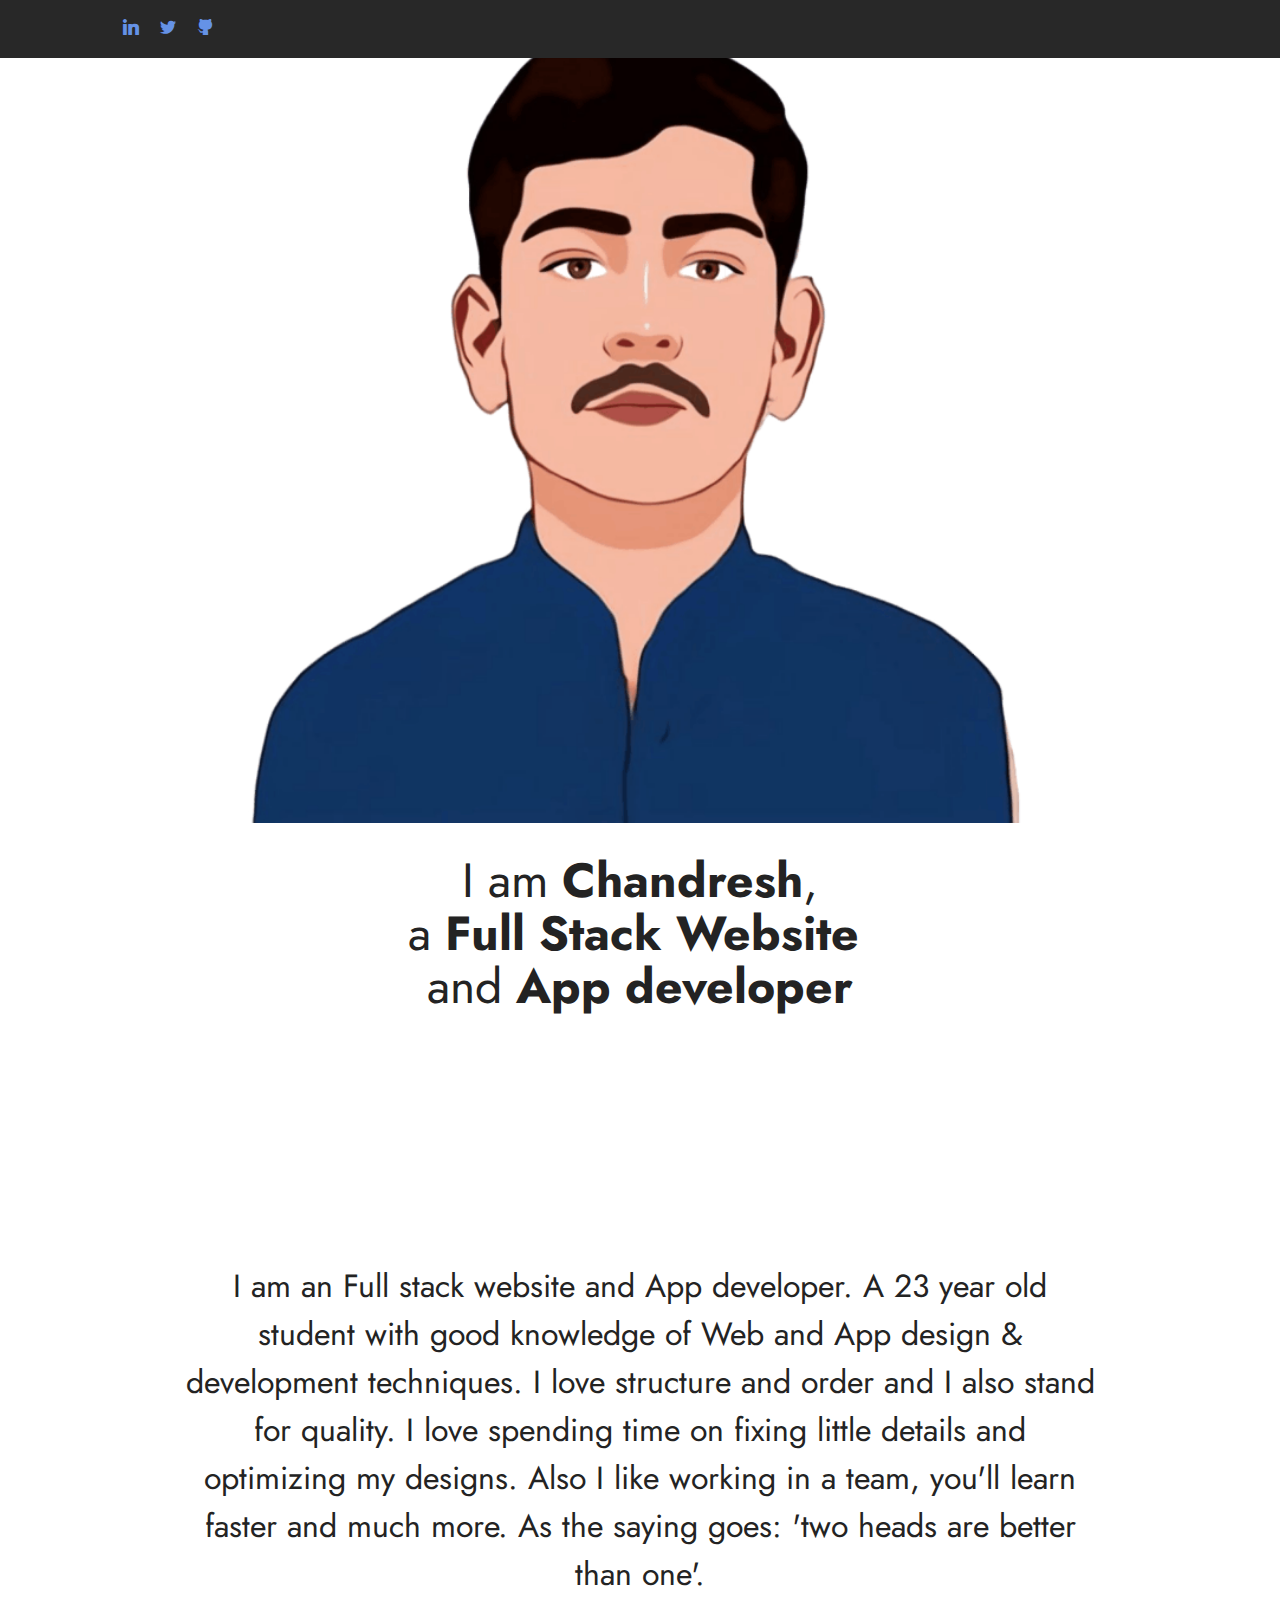
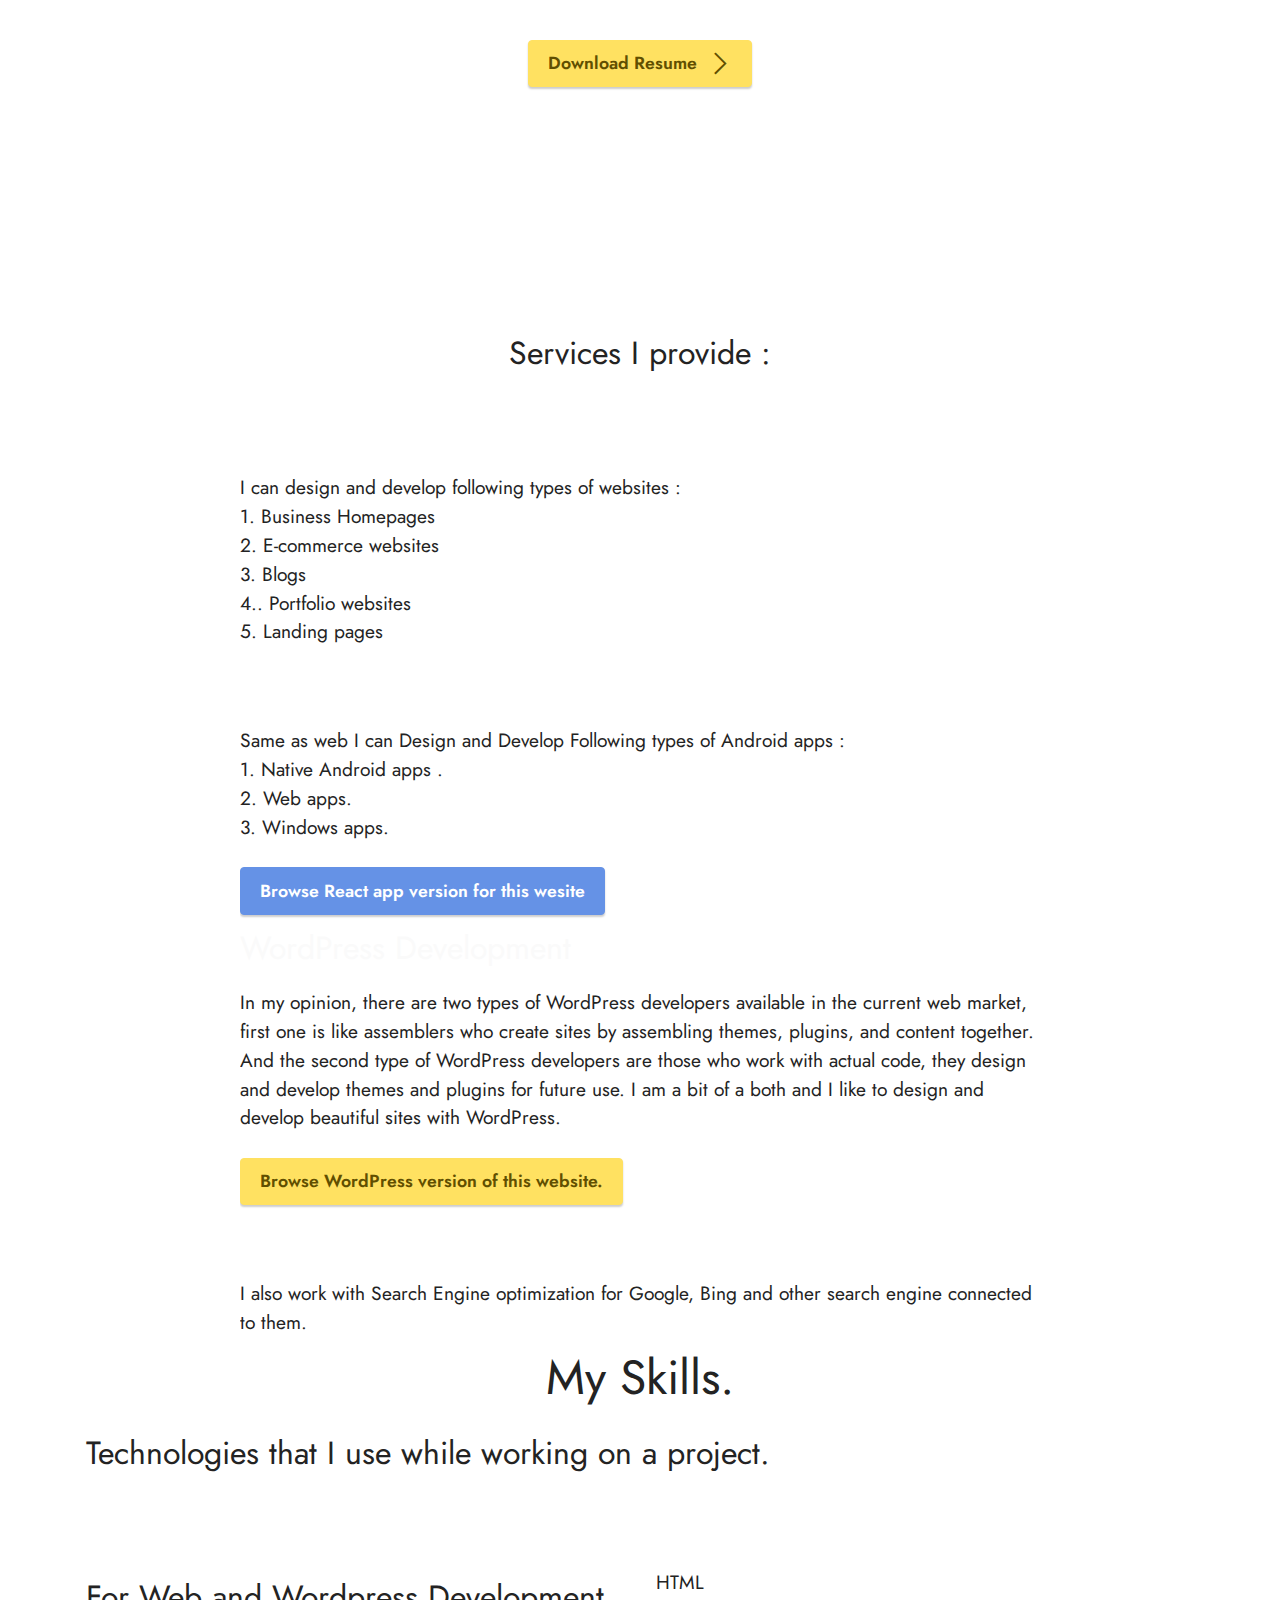
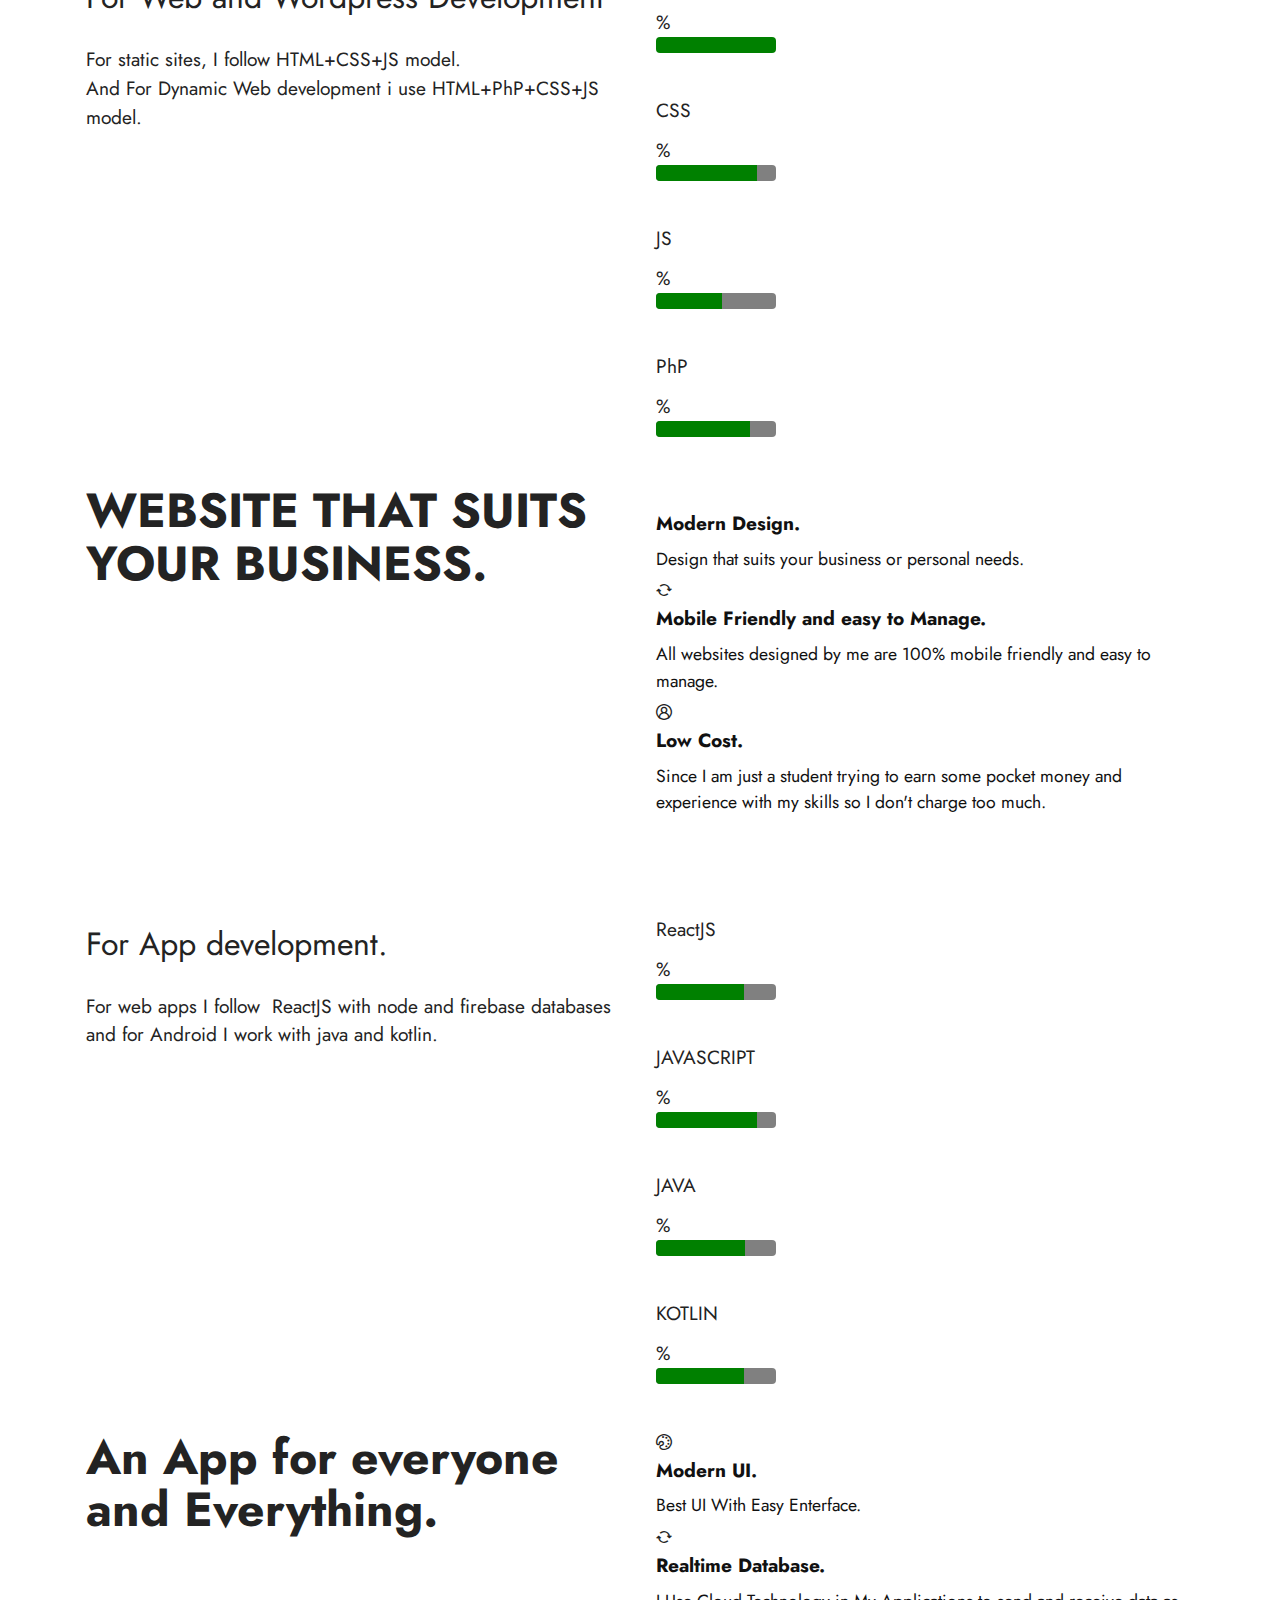
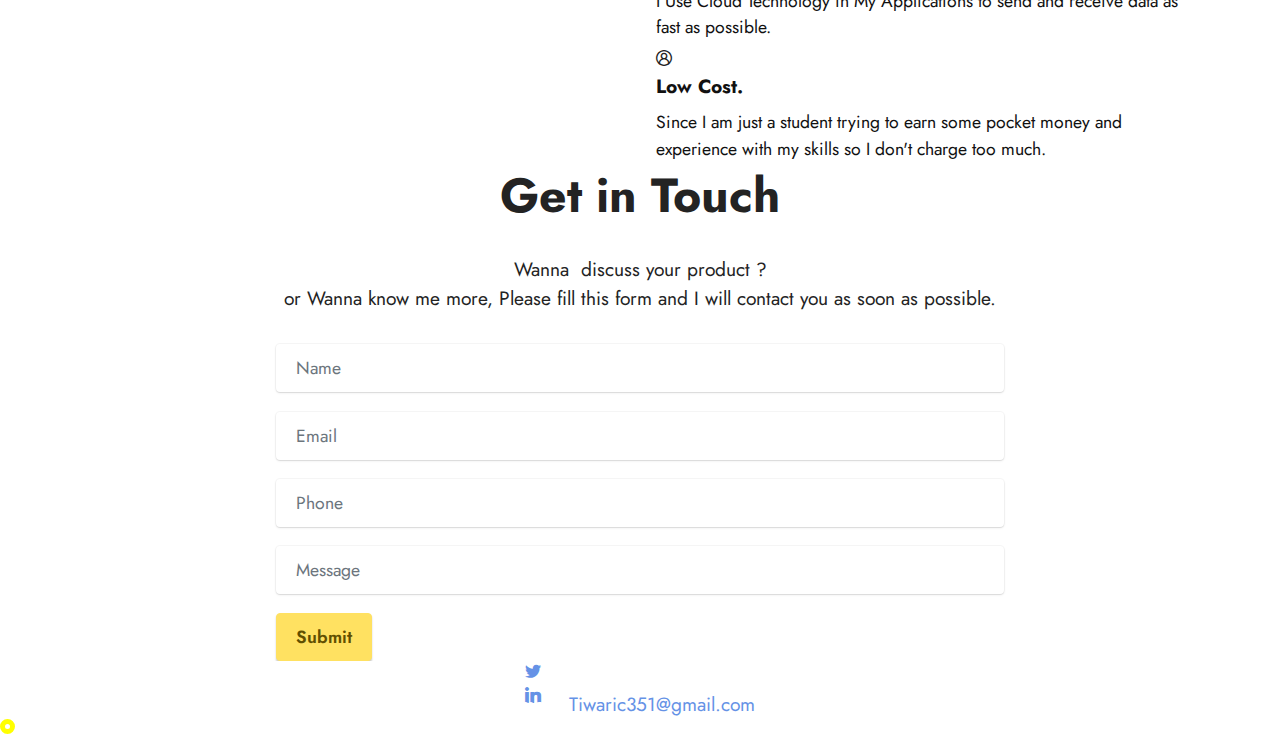
==== commit 14073b90: "Update profile.html" ====
--- a/profile.html
+++ b/profile.html
@@ -12,7 +12,7 @@
   <meta name="twitter:title" content="Freelancer full stack web and Android developer | CodewithCT.com">
   <meta name="viewport" content="width=device-width, initial-scale=1, minimum-scale=1">
   <link rel="shortcut icon" href="assets/images/favicon-1.ico" type="image/x-icon">
-  <meta name="description" content="a full stack <b>website designer</b> and <b>Android developer</b>. I am a 23 year old student with good knowledge of Web design and Android development techniques.">
+  <meta name="description" content="a full stack website designer and Android developer. I am a 23 year old student with good knowledge of Web design and Android development techniques.">
   <meta name="keywords" content="HTML, CSS, JavaScript, web developer, web designer, freelancer, android, app, developer">
   <meta name="author" content="Chandresh Tiwari">
   
@@ -26,7 +26,6 @@
   <link rel="stylesheet" href="assets/bootstrap/css/bootstrap-grid.min.css">
   <link rel="stylesheet" href="assets/bootstrap/css/bootstrap-reboot.min.css">
   <link rel="stylesheet" href="assets/dropdown/css/style.css">
-  <link rel="stylesheet" href="assets/as-pie-progress/css/progress.min.css">
   <link rel="stylesheet" href="assets/formstyler/jquery.formstyler.css">
   <link rel="stylesheet" href="assets/formstyler/jquery.formstyler.theme.css">
   <link rel="stylesheet" href="assets/datepicker/jquery.datetimepicker.min.css">
@@ -37,24 +36,25 @@
   <link rel="preload" href="https://fonts.googleapis.com/css?family=Jost:100,200,300,400,500,600,700,800,900,100i,200i,300i,400i,500i,600i,700i,800i,900i&display=swap" as="style" onload="this.onload=null;this.rel='stylesheet'">
   <noscript><link rel="stylesheet" href="https://fonts.googleapis.com/css?family=Jost:100,200,300,400,500,600,700,800,900,100i,200i,300i,400i,500i,600i,700i,800i,900i&display=swap"></noscript>
   <link rel="preload" as="style" href="assets/codewithct/css/mbr-additional.css"><link rel="stylesheet" href="assets/codewithct/css/mbr-additional.css" type="text/css">
-
-   <!-- Clarity tracking code for http://www.codewithct.com --><script>    (function(c,l,a,r,i,t,y){        c[a]=c[a]||function(){(c[a].q=c[a].q||[]).push(arguments)};        t=l.createElement(r);t.async=1;t.src="https://www.clarity.ms/tag/"+i+"?ref=bwt";        y=l.getElementsByTagName(r)[0];y.parentNode.insertBefore(t,y);    })(window, document, "clarity", "script", "75ow5qo7jx");</script>
-  
   
   
   
   
 </head>
 <body>
-  
-  <section class="menu menu1 cid-sAToTck0s3" once="menu" id="menu1-11">
+
+  <section class="menu menu1 cid-sAToTck0s3" once="menu" id="menu1-1g">
     
 
     <nav class="navbar navbar-dropdown navbar-fixed-top navbar-expand-lg">
         <div class="container">
             <div class="navbar-brand">
-                
-                <span class="navbar-caption-wrap"><a class="navbar-caption text-primary display-7" href="index.html#top">&lt; CT /&gt;</a></span>
+                <span class="navbar-logo">
+                    <a href="https://mobiri.se">
+                        <img src="assets/images/favicon.ico" alt="" style="height: 3rem;">
+                    </a>
+                </span>
+                
             </div>
             <button class="navbar-toggler" type="button" data-toggle="collapse" data-target="#navbarSupportedContent" aria-controls="navbarNavAltMarkup" aria-expanded="false" aria-label="Toggle navigation">
                 <div class="hamburger">
@@ -65,7 +65,7 @@
                 </div>
             </button>
             <div class="collapse navbar-collapse" id="navbarSupportedContent">
-             
+                
                 <div class="icons-menu">
                     <a class="iconfont-wrapper" href="https://linkedin.com/in/tiwaric351" target="_blank">
                         <span class="p-2 mbr-iconfont socicon-linkedin socicon"></span>
@@ -84,7 +84,7 @@
     </nav>
 </section>
 
-<section class="header9 cid-sATgW39Pqu mbr-fullscreen" id="header9-x">
+<section class="header9 cid-sATgW39Pqu" id="header9-x">
 
     
 
@@ -94,10 +94,10 @@
         <div class="row justify-content-center">
             <div class="col-md-12 col-lg-9">
                 <div class="image-wrap mb-4">
-                    <img src="assets/images/1616324937390-696x696.png" alt="Chandresh Tiwari">
-                </div>
-                <h4 class="mbr-section-title mbr-fonts-style mb-3 display-2">I am<strong> Chandresh</strong>,<div>a<strong> </strong>Website <strong>designer</strong><em><strong>&nbsp;</strong>and</em>&nbsp;Android<strong> developer</strong></div></h4>
-                 
+                    <img src="assets/images/1616324937390-696x696.png" alt="">
+                </div>
+                <h4 class="mbr-section-title mbr-fonts-style mb-3 display-2">I am<strong> Chandresh</strong>,<div>a <strong>Full Stack&nbsp;Website&nbsp;</strong></div><div>and&nbsp;<strong>App&nbsp;developer</strong></div></h4>
+                
                 
             </div>
         </div>
@@ -105,18 +105,11 @@
 </section>
 
 <section class="header1 cid-sATpk5YneS mbr-fullscreen" id="header16-12">
-
-    
-
-    
-
     <div class="container">
         <div class="row justify-content-md-center">
             <div class="col-md-10 align-center">
-                
-                
-                <h1 class="mbr-text pb-3 mbr-fonts-style display-5">I am a Full stack web and Android developer. A 23 year old student with good knowledge of Web and Android design &amp; development techniques. I love structure and order and I also stand for quality. I love spending time on fixing little details and optimizing my designs. Also I like working in a team, you'll learn faster and much more. As the saying goes: 'two heads are better than one'.<br></h1>
-                <div class="mbr-section-btn"><a class="btn btn-md btn-warning display-4" href="demos/index.html"><span class="mobi-mbri mobi-mbri-arrow-next mbr-iconfont mbr-iconfont-btn"></span>See come of my work</a></div>
+                               <p class="mbr-text pb-3 mbr-fonts-style display-5">I am an Full stack website and App developer. A 23 year old student with good knowledge of Web and App design &amp; development techniques. I love structure and order and I also stand for quality. I love spending time on fixing little details and optimizing my designs. Also I like working in a team, you'll learn faster and much more. As the saying goes: 'two heads are better than one'.<br></p>
+                <div class="mbr-section-btn"><a class="btn btn-md btn-warning display-4" href="http://codewithct.com/demos/resume_chandresh.pdf"><span class="mobi-mbri mobi-mbri-arrow-next mbr-iconfont mbr-iconfont-btn"></span>Download Resume</a></div>
             </div>
         </div>
     </div>
@@ -124,8 +117,6 @@
 </section>
 
 <section class="content4 cid-sATutIsgRt" id="content4-15">
-    
-    
     <div class="container-fluid">
         <div class="row justify-content-center">
             <div class="title col-md-12 col-lg-7">
@@ -139,10 +130,6 @@
 </section>
 
 <section class="content15 cid-sATuuzBR5l" id="content15-16">
-
-    
-
-    
     <div class="container-fluid">
         <div class="row justify-content-center">
             <div class="card col-md-12 col-lg-8">
@@ -166,10 +153,6 @@
 </section>
 
 <section class="content15 cid-sATuveB1mz" id="content15-17">
-
-    
-
-    
     <div class="container-fluid">
         <div class="row justify-content-center">
             <div class="card col-md-12 col-lg-8">
@@ -177,13 +160,12 @@
                     <div class="card-box align-left">
                         <h4 class="card-title mbr-fonts-style mbr-white mb-3 display-5">
                             <strong>
-</strong><div>Android Application development.</div></h4>
+</strong><div>App development.</div></h4>
                         <p class="mbr-text mbr-fonts-style display-7">Same as web I can Design and Develop Following types of Android apps : 
-<br>1. Educational Apps.
-<br>2. Entertainment Apps.
-<br>3. Utility Apps.
-<br>4. Business Apps</p>
-                        
+<br>1. Native Android apps .
+<br>2. Web apps.
+<br>3. Windows apps.<br></p>
+                        <div class="mbr-section-btn mt-3"><a class="btn btn-primary display-4" href="https://codewithct.web.app" target="_blank">Browse React app version for this wesite</a></div>
                     </div>
                 </div>
             </div>
@@ -192,18 +174,14 @@
 </section>
 
 <section class="content15 cid-sATz8chSTM" id="content15-1i">
-
-    
-
-    
     <div class="container-fluid">
         <div class="row justify-content-center">
             <div class="card col-md-12 col-lg-8">
                 <div class="card-wrapper">
                     <div class="card-box align-left">
-                        <h4 class="card-title mbr-fonts-style mbr-white mb-3 display-5">WordPress Development</h4>
-                        <p class="mbr-text mbr-fonts-style display-7">Apart from Web Designing and Development I Also love designing beautiful WordPress themes and Plugins.</p>
-                        
+                        <h4 class="card-title mbr-fonts-style mbr-white mb-3 display-5"><a href="page5.html#top" class="text-white">WordPress Development</a></h4>
+                        <p class="mbr-text mbr-fonts-style display-7">In my opinion, there are two types of WordPress developers available in the current web market, first one is like assemblers who create sites by assembling themes, plugins, and content together. And the second type of WordPress developers are those who work with actual code, they design and develop themes and plugins for future use. I am a bit of a both and I like to design and develop beautiful sites with WordPress.</p>
+                        <div class="mbr-section-btn mt-3"><a class="btn btn-warning display-4" href="https://wp.codewithct.com" target="_blank">Browse WordPress version of this website. </a></div>
                     </div>
                 </div>
             </div>
@@ -212,10 +190,6 @@
 </section>
 
 <section class="content15 cid-sATuvvnBgK" id="content15-18">
-
-    
-
-    
     <div class="container-fluid">
         <div class="row justify-content-center">
             <div class="card col-md-12 col-lg-8">
@@ -232,11 +206,6 @@
 </section>
 
 <section class="progress-bars2 cid-sATv9GaW3u" id="progress-bars2-19">
-    
-     
-
-    
-
     <div class="container">
         <h2 class="mbr-section-title pb-3 align-center mbr-fonts-style display-2">My Skills.</h2>
 
@@ -319,9 +288,6 @@
 </section>
 
 <section class="features12 cid-sATwjLiS8d" id="features13-1e">
-
-    
-    
     <div class="container">
         <div class="row justify-content-center">
             <div class="col-12 col-lg-6">
@@ -369,74 +335,91 @@
     </div>
 </section>
 
-<section class="progress-bars3 cid-sATv9X6Xob" id="progress-bars3-1a">
- 
-     
-
-    
-    
-    <div class="container">
-        <h2 class="mbr-section-title pb-3 align-center mbr-fonts-style display-2">
-            for android development.</h2>
-
-        
-    
-        <div class="media-container-row pt-5 mt-2">
-            <div class="card p-3 align-center">
-                <div class="wrap">
-                    <div class="pie_progress progress1" role="progressbar" data-goal="88">
-                        <p class="pie_progress__number mbr-fonts-style display-5"></p>
-                    </div>
-                </div> 
-                <div class="mbr-crt-title pt-3">
-                    <h4 class="card-title py-2 mbr-fonts-style display-5">
-                        Kotlin</h4>
-                </div>                 
-            </div>
-
-            <div class="card p-3 align-center">
-                <div class="wrap">
-                    <div class="pie_progress progress2" role="progressbar" data-goal="77">
-                        <p class="pie_progress__number mbr-fonts-style display-5"></p>
-                    </div>
-                </div> 
-                <div class="mbr-crt-title pt-3">
-                    <h4 class="card-title py-2 mbr-fonts-style display-5">
-                        Java</h4>
-                </div>                 
-            </div>
-
-            <div class="card p-3 align-center">
-                <div class="wrap">
-                    <div class="pie_progress progress3" role="progressbar" data-goal="100">
-                        <p class="pie_progress__number mbr-fonts-style display-5"></p>
-                    </div>
-                </div> 
-                <div class="mbr-crt-title pt-3">
-                    <h4 class="card-title py-2 mbr-fonts-style display-5">
-                        Firebase</h4>
-                </div>                 
-            </div>
-
+<section class="progress-bars2 cid-sD6lTTlgLp" id="progress-bars2-22">
+    <div class="container">
+        <div class="row pt-5 mt-5">
+            <div class="col-md-6 text-elements">
+                <h4 class="section-content-title pb-3 align-left mbr-fonts-style display-5">For App development.&nbsp;</h4>
+                <p class="section-content-text align-left mbr-fonts-style display-7">For web apps I follow&nbsp; ReactJS with node and firebase databases and for Android I work with java and kotlin.&nbsp;</p>
+            </div>
+            <div class="progress_elements col-md-6">
+                <div class="progress1 pb-5">
+                    <div class="title-wrap">
+                        <div class="progressbar-title mbr-fonts-style display-7">
+                            <p>ReactJS</p>
+                        </div>
+                        <div class="progress_value mbr-fonts-style display-7">
+                            <div class="progressbar-number">
+                            </div>
+                            <span>%</span>
+                        </div>
+                    </div>
+                    <progress class="progress progress-primary " max="100" value="73">
+                    </progress>
+                </div>
+                 
+                <div class="progress2 pb-5">
+                    <div class="title-wrap">
+                        <div class="progressbar-title mbr-fonts-style display-7">
+                            <p>
+                                JAVASCRIPT</p>
+                        </div>
+                    <div class="progress_value mbr-fonts-style display-7">
+                        <div class="progressbar-number">
+                        </div>
+                        <span>%</span>
+                    </div>
+                    </div>
+                    <progress class="progress progress-primary" max="100" value="84">
+                    </progress>
+                </div>
+                
+                <div class="progress3 pb-5">
+                    <div class="title-wrap">
+                        <div class="progressbar-title mbr-fonts-style display-7">
+                            <p>
+                                JAVA</p>
+                        </div>
+                    <div class="progress_value mbr-fonts-style display-7">
+                        <div class="progressbar-number">
+                        </div>
+                        <span>%</span>
+                    </div>
+                    </div>
+                    <progress class="progress progress-primary" max="100" value="74">
+                    </progress>
+                </div>
+                
+                <div class="progress4 pb-5">
+                    <div class="title-wrap">
+                        <div class="progressbar-title mbr-fonts-style display-7">
+                            <p>
+                                KOTLIN</p>
+                        </div>
+                    <div class="progress_value mbr-fonts-style display-7">
+                        <div class="progressbar-number">
+                        </div>
+                        <span>%</span>
+                    </div>
+                    </div>
+                    <progress class="progress progress-primary" max="100" value="73">
+                    </progress>
+                </div>
             
-
-            
-
-            
-        </div>
-</div></section>
+                
+            </div>
+        </div>
+    </div>
+</section>
 
 <section class="features12 cid-sATwkWQdXM" id="features13-1f">
-
-    
-    
     <div class="container">
         <div class="row justify-content-center">
             <div class="col-12 col-lg-6">
                 <div class="card-wrapper">
                     <div class="card-box align-left">
                         <h4 class="card-title mbr-fonts-style mb-4 display-2">
-                            <strong>An Android app for everyone and Everything.</strong><br><strong><br></strong></h4>
+                            <strong>An App for everyone and Everything.</strong><br><strong><br></strong></h4>
                         
                     </div>
                 </div>
@@ -477,9 +460,7 @@
 
 
 
-<section class="form7 cid-sATvaRyzJb" id="form7-1b">
-    
-    
+<section class="form7 cid-sD6sqS8SD1" id="form7-24">
     <div class="container">
         <div class="mbr-section-head">
             <h3 class="mbr-section-title mbr-fonts-style align-center mb-0 display-2">
@@ -489,7 +470,7 @@
         </div>
         <div class="row justify-content-center mt-4">
             <div class="col-lg-8 mx-auto mbr-form" data-form-type="formoid">
-                <form action="https://codewithct.com/" method="POST" class="mbr-form form-with-styler mx-auto" data-form-title="Form Name"><input type="hidden" name="email" data-form-email="true" value="PrZEnB2grEx10s6qNZeTyiobTme0t2Vbntsv7GvGoSk2XTfi5S7SyYI+jztJ53yeCoZ6zp+IN7dLuWKykuxmUyd5MmTPMKHdU/YncJg+1YmGG/1DxYTzYAULhIOXFmWU">
+                <form action="https://codewithct.com/" method="POST" class="mbr-form form-with-styler mx-auto" data-form-title="Form Name"><input type="hidden" name="email" data-form-email="true" value="N6gpAhybZdATYfs2DL3ksi9H8tLmswp8RhYVO2zaJ74+0hHMGzdiDIDKlhEf8uSKkWN0frIHgysb27g6K3BCCUW5/TVWDL54Lt6gb54bDRG41GNEEZNinmk6K3+gvOMB">
                     <p class="mbr-text mbr-fonts-style align-center mb-4 display-7">
                         Wanna&nbsp; discuss your product ?<br>or Wanna know me more, Please fill this form and I will contact you as soon as possible.</p>
                     <div class="row">
@@ -500,13 +481,16 @@
                     </div>
                     <div class="dragArea row">
                         <div class="col-lg-12 col-md-12 col-sm-12 form-group" data-for="name">
-                            <input type="text" name="name" placeholder="Name" data-form-field="name" class="form-control" value="" id="name-form7-1b">
+                            <input type="text" name="name" placeholder="Name" data-form-field="name" class="form-control" value="" id="name-form7-24">
                         </div>
                         <div class="col-lg-12 col-md-12 col-sm-12 form-group" data-for="email">
-                            <input type="email" name="email" placeholder="Email" data-form-field="email" class="form-control" value="" id="email-form7-1b">
+                            <input type="email" name="email" placeholder="Email" data-form-field="email" class="form-control" value="" id="email-form7-24">
                         </div>
                         <div data-for="phone" class="col-lg-12 col-md-12 col-sm-12 form-group">
-                            <input type="tel" name="phone" placeholder="Phone" data-form-field="phone" class="form-control" value="" id="phone-form7-1b">
+                            <input type="tel" name="phone" placeholder="Phone" data-form-field="phone" class="form-control" value="" id="phone-form7-24">
+                        </div>
+                        <div data-for="message" class="col-lg-12 col-md-12 col-sm-12 form-group">
+                            <input type="text" name="message" placeholder="Message" data-form-field="message" class="form-control" value="" id="message-form7-24">
                         </div>
                         <div class="col-auto mbr-section-btn align-center"><button type="submit" class="btn btn-warning display-4">Submit</button></div>
                     </div>
@@ -517,21 +501,11 @@
 </section>
 
 <section class="footer3 cid-sATvb7IqUY" once="footers" id="footer3-sAkHXYrPJc-sAkHXYrPJc-sAkHXYrPJc-sAkHXYrPJc-sAkHXYrPJc-sAkHXYrPJc-sAkHXYrPJc-sAkHXYrPJc-sAkHXYrPJc-1c">
-
-    
-
-    
-
     <div class="container">
         <div class="media-container-row align-center mbr-white">
             
             <div class="row social-row">
                 <div class="social-list align-right pb-2">
-                    
-                    
-                    
-                    
-                    
                     
                 <div class="soc-item">
                         <a href="https://twitter.com/tiwaric351" target="_blank">
@@ -548,7 +522,7 @@
                     </div></div>
             </div>
             <div class="row row-copirayt">
-                <p class="mbr-text mb-0 mbr-fonts-style mbr-white align-center display-7">CodeWithCT.com<br>Email - <a href="mailto:tiwaric351@gmail.com" class="text-primary">Tiwaric351@gmail.com</a><a href="mailto:tiwaric351@gmail.com" class="text-primary"><br></a><br><br>I customized the wicked cool background on my homepage at <a href="https://svgbackgrounds.com" class="text-primary" target="_blank">SVGBackgrounds.com</a>.&nbsp;<a href="mailto:tiwaric351@gmail.com" class="text-primary"><br></a></p>
+                <p class="mbr-text mb-0 mbr-fonts-style mbr-white align-center display-7">CodeWithCT.com<br>Email - <a href="mailto:tiwaric351@gmail.com" class="text-primary">Tiwaric351@gmail.com</a><a href="mailto:tiwaric351@gmail.com" class="text-primary"><br></a></p>
             </div>
         </div>
     </div></section>
@@ -562,14 +536,13 @@
     <script src="assets/dropdown/js/nav-dropdown.js"></script>  
     <script src="assets/dropdown/js/navbar-dropdown.js"></script>  
     <script src="assets/touchswipe/jquery.touch-swipe.min.js"></script>  
-    <script src="assets/as-pie-progress/jquery-as-pie-progress.min.js"></script>  
     <script src="assets/mbr-switch-arrow/mbr-switch-arrow.js"></script>  
     <script src="assets/formstyler/jquery.formstyler.js"></script>  
     <script src="assets/formstyler/jquery.formstyler.min.js"></script>  
     <script src="assets/datepicker/jquery.datetimepicker.full.js"></script>  
     <script src="assets/theme/js/script.js"></script>  
-    <script src="assets/formoid/formoid.min.js"></script>  
-    <script src="assets/cursor/cursorct.js"></script>
+    <script src="assets/formoid/formoid.min.js"></script> 
+    <script src="assets/cursor/cursorct.js"></script> 
   
   
  <div id="scrollToTop" class="scrollToTop mbr-arrow-up"><a style="text-align: center;"><i class="mbr-arrow-up-icon mbr-arrow-up-icon-cm cm-icon cm-icon-smallarrow-up"></i></a></div>
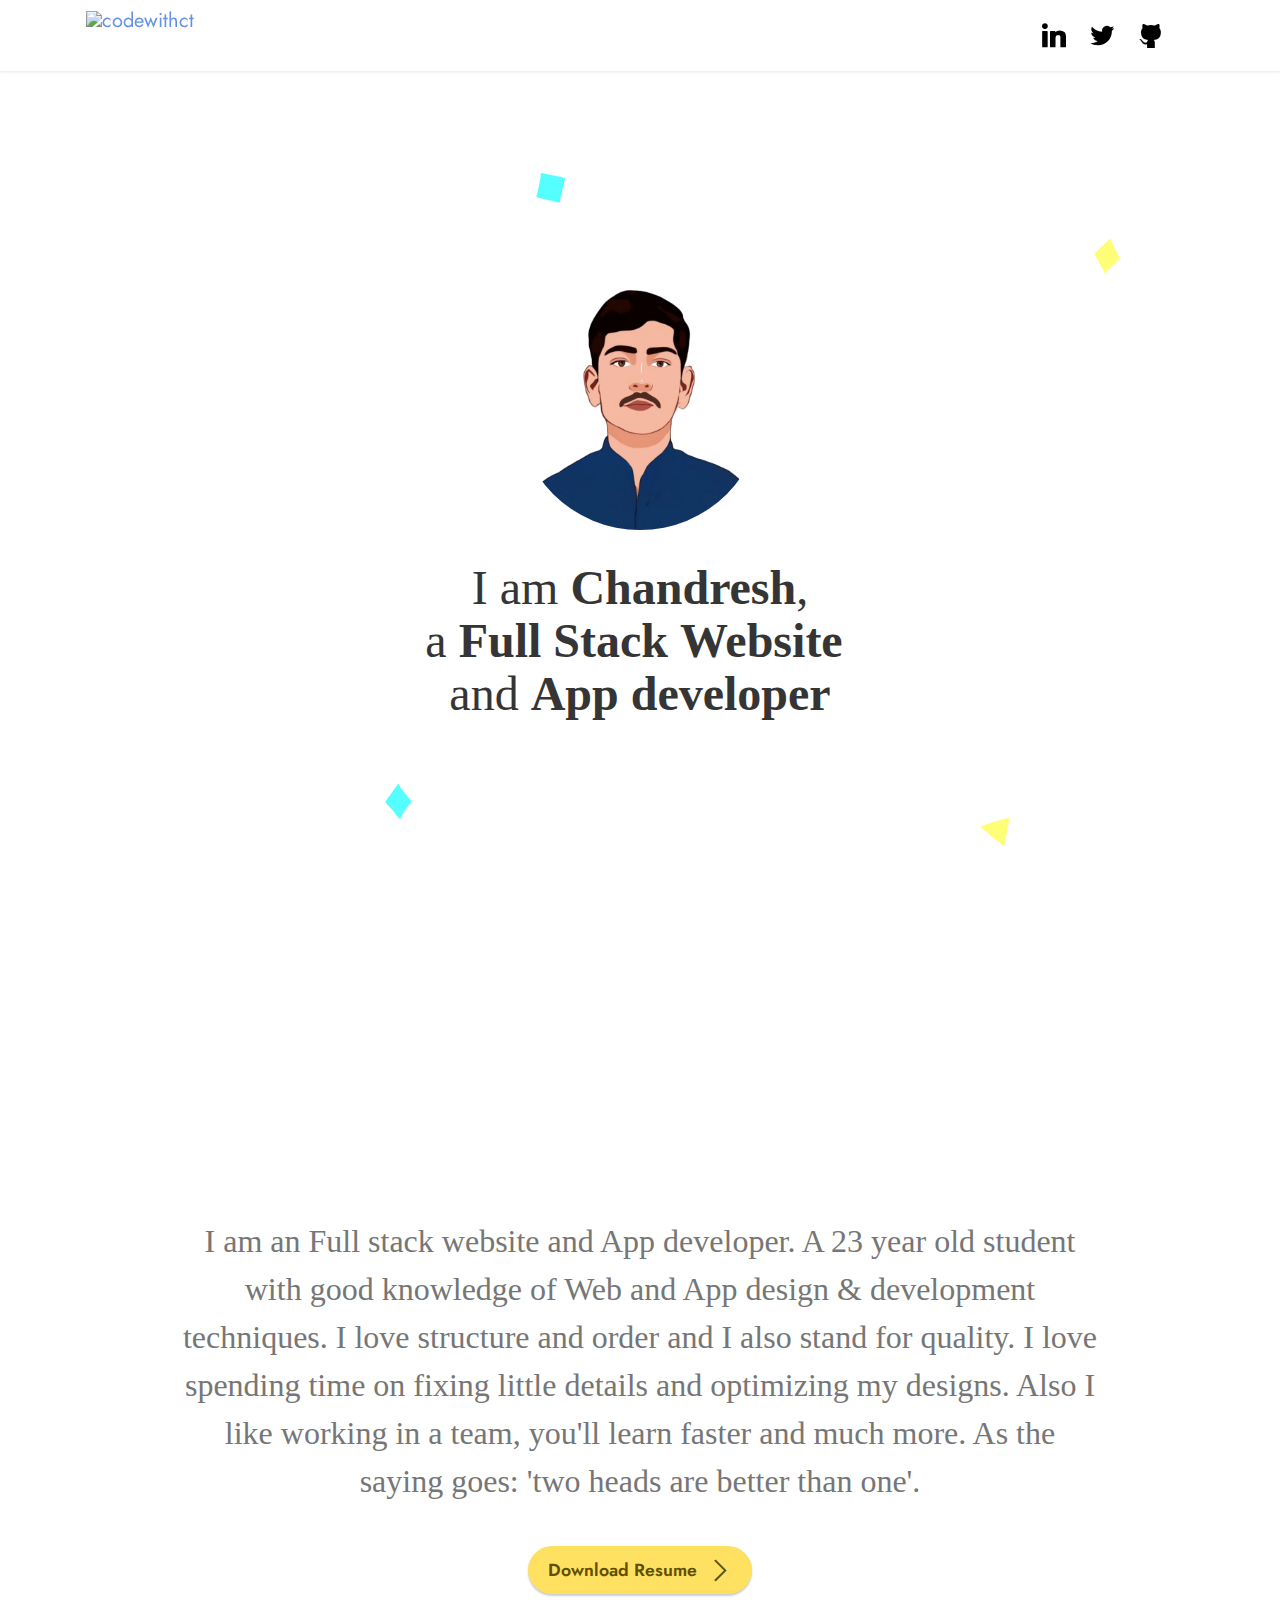
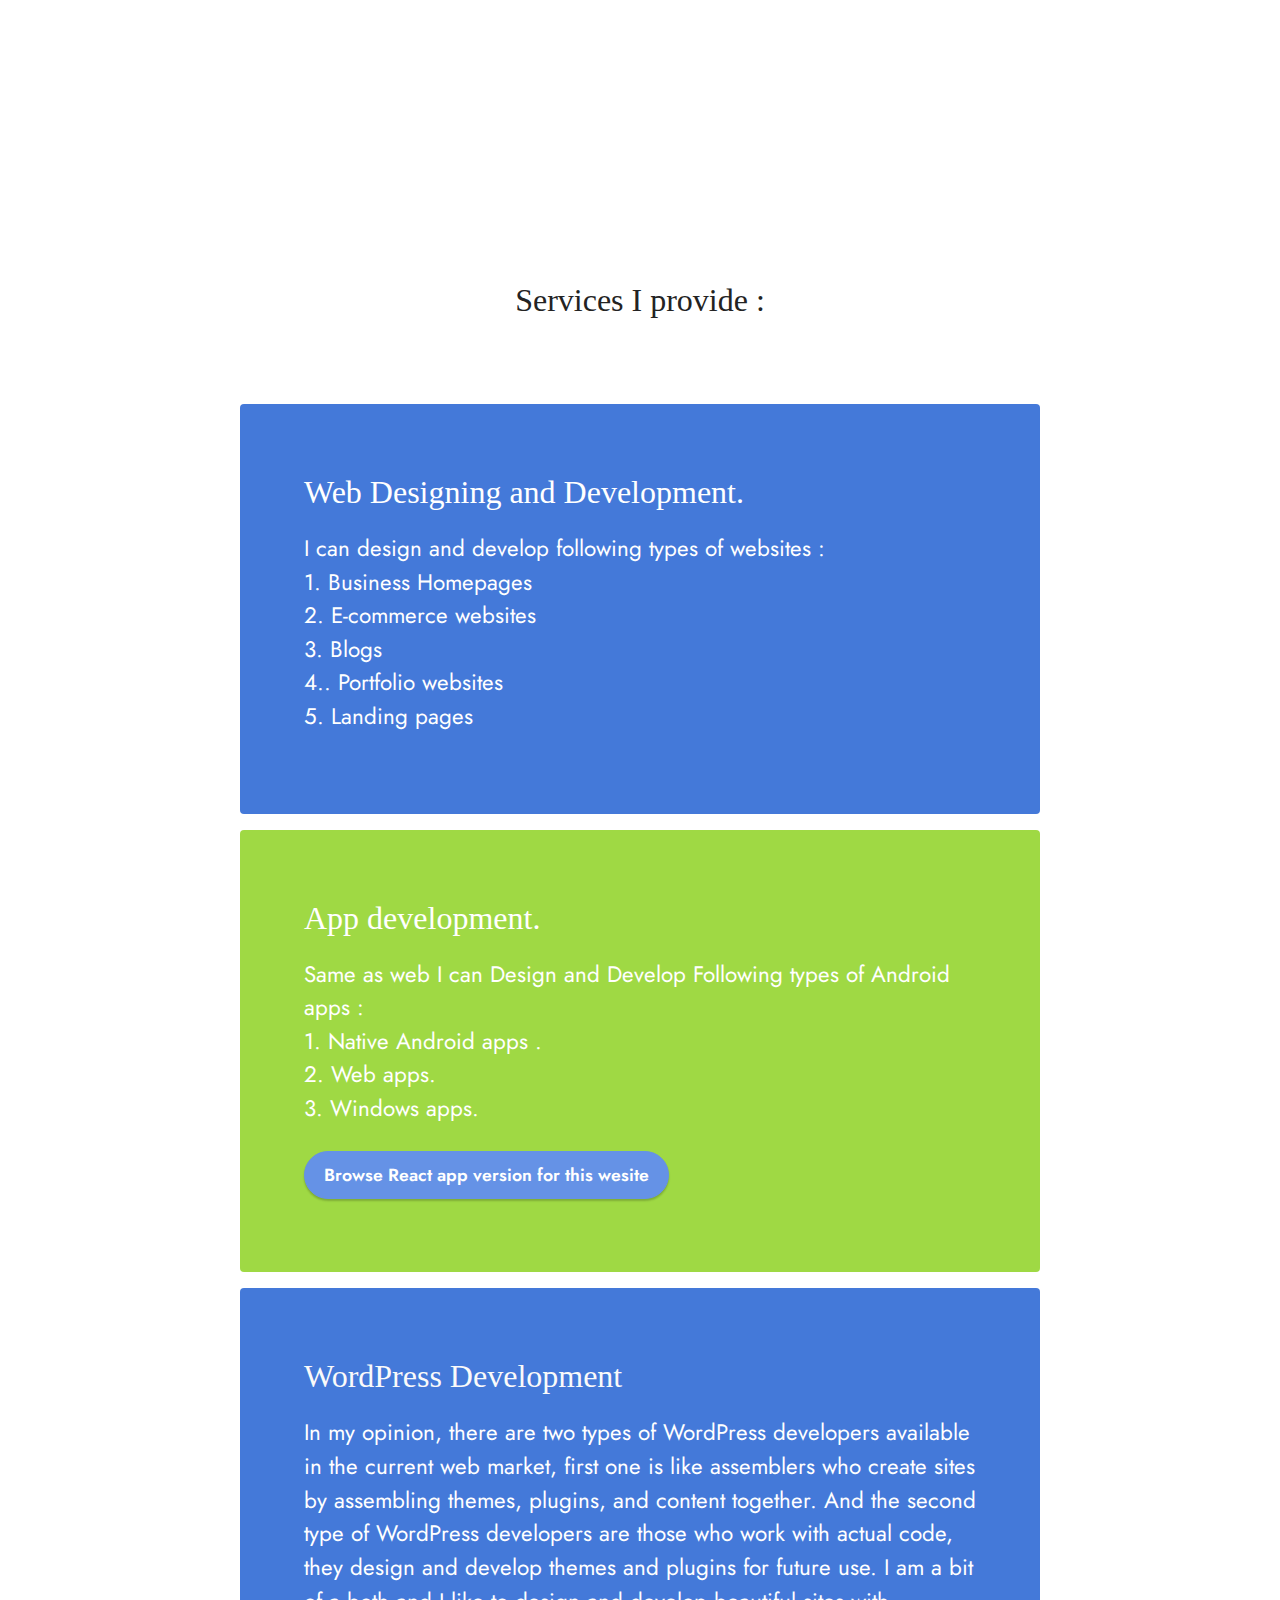
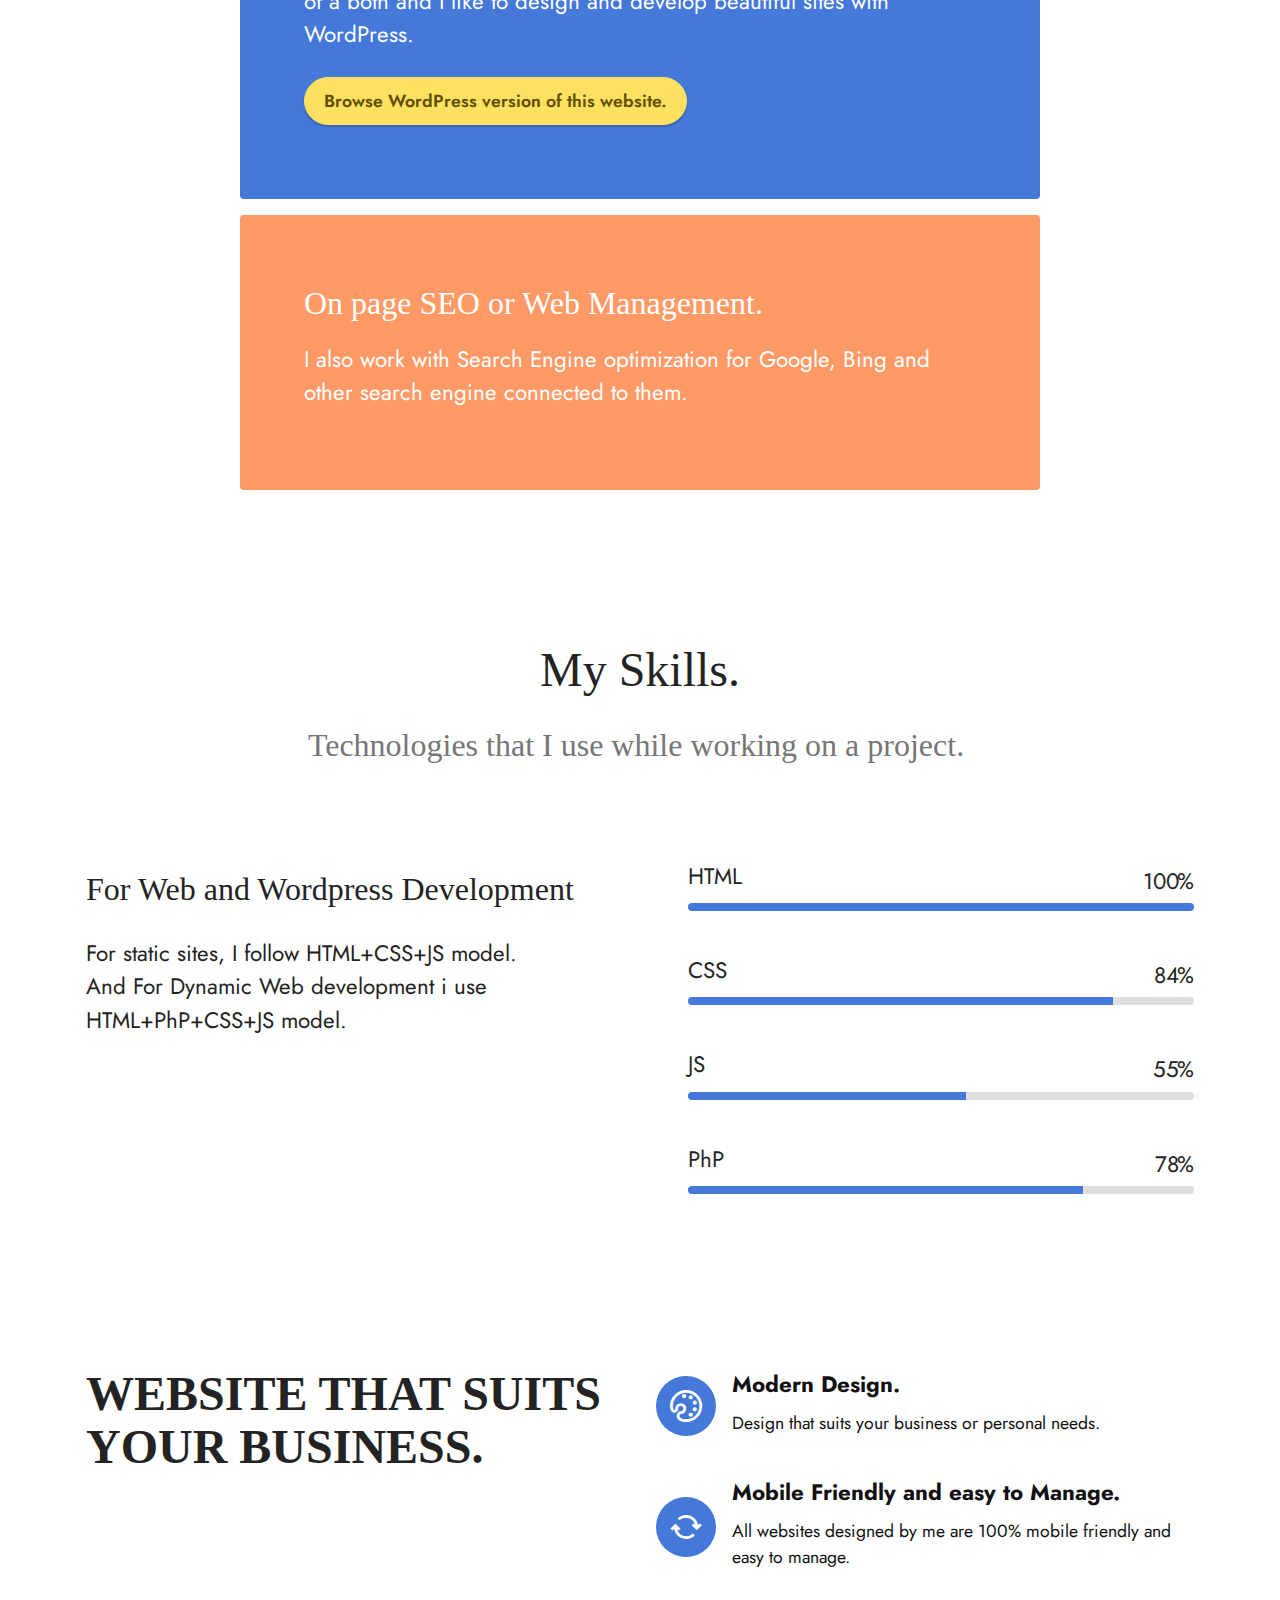
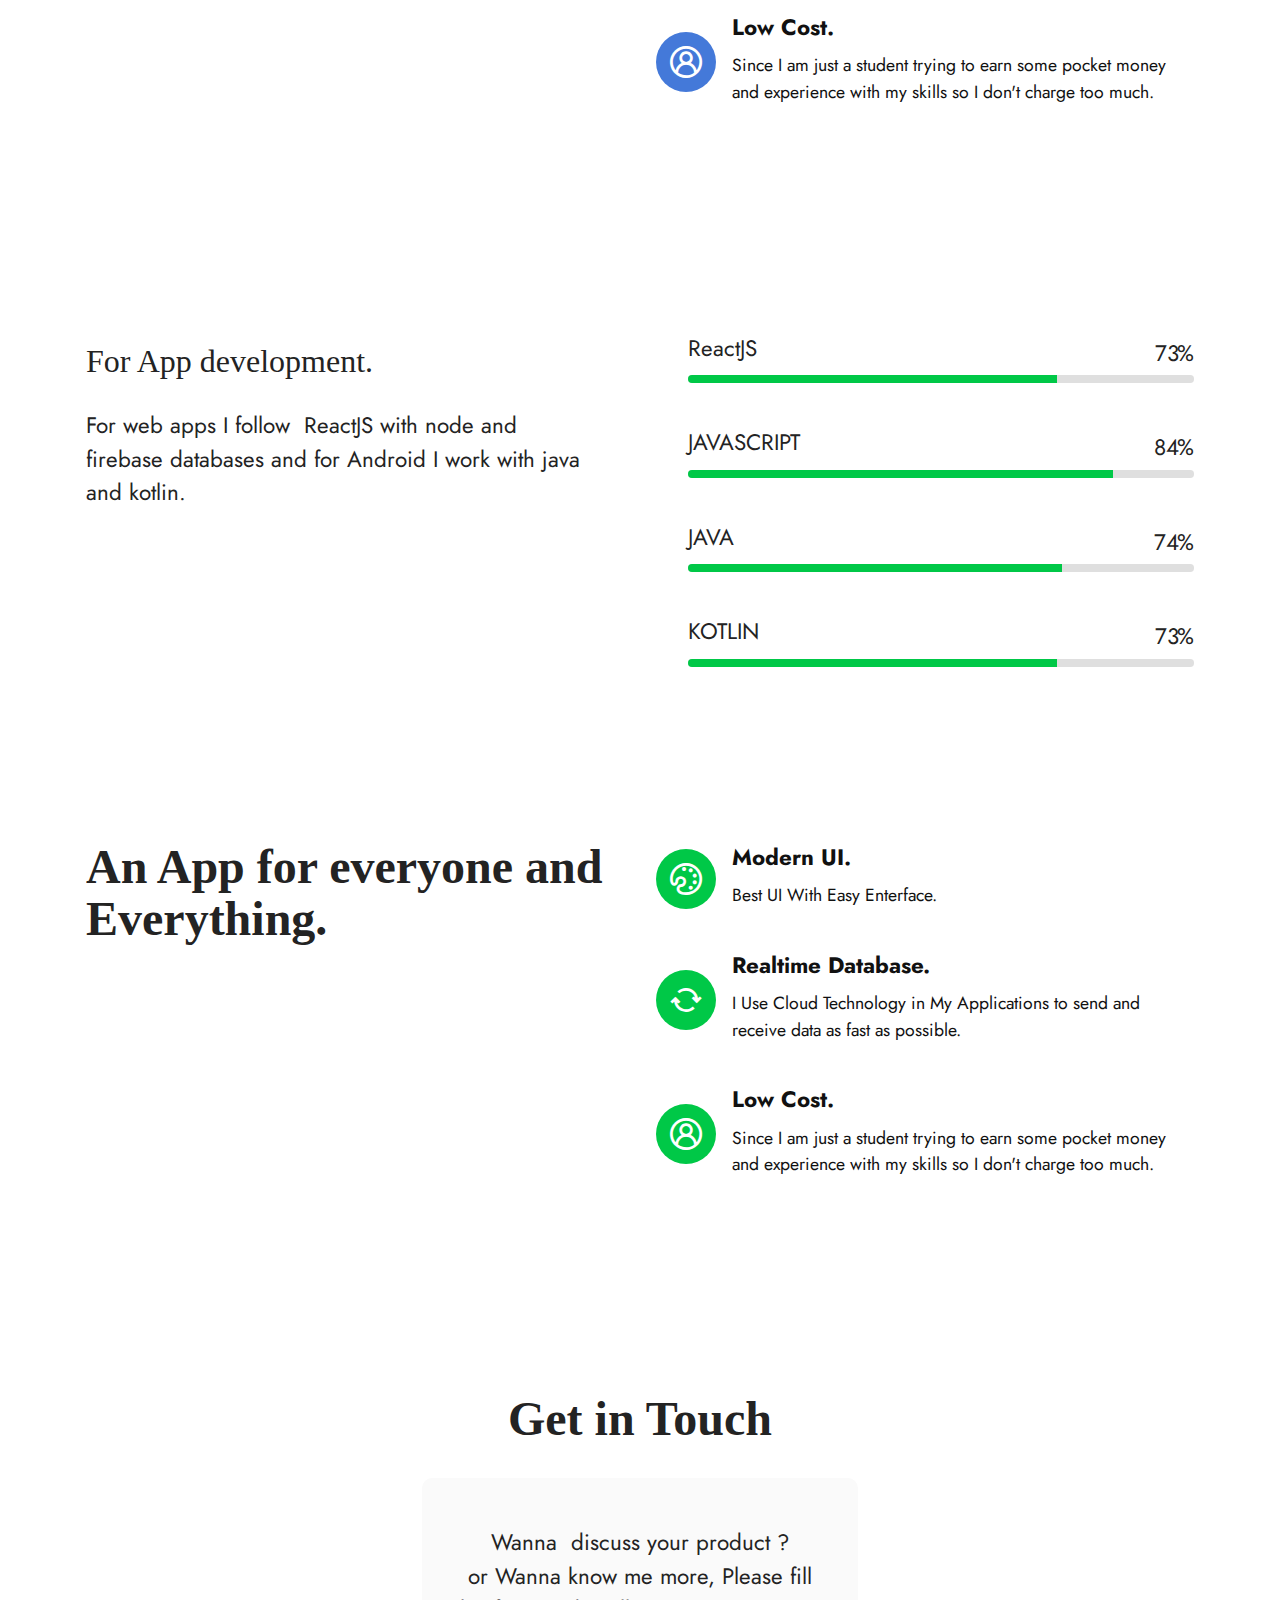
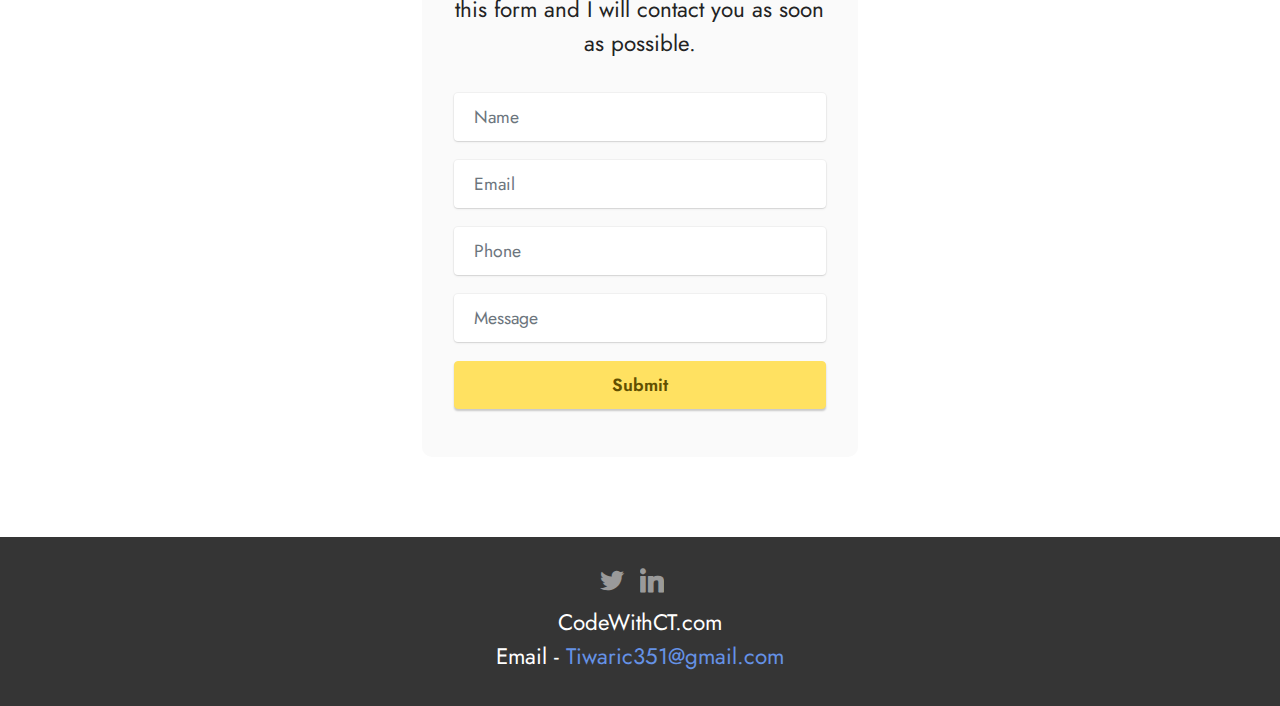
==== commit 148aade8: "repair block" ====
--- a/profile.html
+++ b/profile.html
@@ -1,550 +1,629 @@
 <!DOCTYPE html>
 <html lang="en-US">
+
 <head>
-  
-  <meta charset="UTF-8">
-  <meta http-equiv="X-UA-Compatible" content="IE=edge">
-  <meta name="robots" content="noindex, nofollow">
-  
-  <meta name="twitter:card" content="summary_large_image"/>
-  <meta name="twitter:image:src" content="assets/images/index-meta.jpg">
-  <meta property="og:image" content="assets/images/index-meta.jpg">
-  <meta name="twitter:title" content="Freelancer full stack web and Android developer | CodewithCT.com">
-  <meta name="viewport" content="width=device-width, initial-scale=1, minimum-scale=1">
-  <link rel="shortcut icon" href="assets/images/favicon-1.ico" type="image/x-icon">
-  <meta name="description" content="a full stack website designer and Android developer. I am a 23 year old student with good knowledge of Web design and Android development techniques.">
-  <meta name="keywords" content="HTML, CSS, JavaScript, web developer, web designer, freelancer, android, app, developer">
-  <meta name="author" content="Chandresh Tiwari">
-  
-  
-  <title>Freelancer full stack web and Android developer | CodewithCT.com</title>
-  <link rel="stylesheet" href="assets/web/assets/codewithct-icons2/codewithct2.css">
-  <link rel="stylesheet" href="assets/web/assets/codewithct-icons/codewithct-icons.css">
-  <link rel="stylesheet" href="assets/web/assets/codewithct-icons-bold/codewithct-icons-bold.css">
-  <link rel="stylesheet" href="assets/tether/tether.min.css">
-  <link rel="stylesheet" href="assets/bootstrap/css/bootstrap.min.css">
-  <link rel="stylesheet" href="assets/bootstrap/css/bootstrap-grid.min.css">
-  <link rel="stylesheet" href="assets/bootstrap/css/bootstrap-reboot.min.css">
-  <link rel="stylesheet" href="assets/dropdown/css/style.css">
-  <link rel="stylesheet" href="assets/formstyler/jquery.formstyler.css">
-  <link rel="stylesheet" href="assets/formstyler/jquery.formstyler.theme.css">
-  <link rel="stylesheet" href="assets/datepicker/jquery.datetimepicker.min.css">
-  <link rel="stylesheet" href="assets/socicon/css/styles.css">
-  <link rel="stylesheet" href="assets/theme/css/style.css">
-  <link rel="stylesheet" href="assets/cursor/cursorct.css">
-  <link href="assets/fonts/style.css" rel="stylesheet">
-  <link rel="preload" href="https://fonts.googleapis.com/css?family=Jost:100,200,300,400,500,600,700,800,900,100i,200i,300i,400i,500i,600i,700i,800i,900i&display=swap" as="style" onload="this.onload=null;this.rel='stylesheet'">
-  <noscript><link rel="stylesheet" href="https://fonts.googleapis.com/css?family=Jost:100,200,300,400,500,600,700,800,900,100i,200i,300i,400i,500i,600i,700i,800i,900i&display=swap"></noscript>
-  <link rel="preload" as="style" href="assets/codewithct/css/mbr-additional.css"><link rel="stylesheet" href="assets/codewithct/css/mbr-additional.css" type="text/css">
-  
-  
-  
-  
+
+    <meta charset="UTF-8">
+    <meta http-equiv="X-UA-Compatible" content="IE=edge">
+    <meta name="robots" content="noindex, nofollow">
+
+    <meta name="twitter:card" content="summary_large_image" />
+    <meta name="twitter:image:src" content="assets/images/index-meta.jpg">
+    <meta property="og:image" content="assets/images/index-meta.jpg">
+    <meta name="twitter:title" content="Freelancer full stack web and Android developer | CodewithCT.com">
+    <meta name="viewport" content="width=device-width, initial-scale=1, minimum-scale=1">
+    <link rel="shortcut icon" href="assets/images/favicon-1.ico" type="image/x-icon">
+    <meta name="description"
+        content="a full stack website designer and Android developer. I am a 23 year old student with good knowledge of Web design and Android development techniques.">
+    <meta name="keywords"
+        content="HTML, CSS, JavaScript, web developer, web designer, freelancer, android, app, developer">
+    <meta name="author" content="Chandresh Tiwari">
+
+
+    <title>Freelancer full stack web and Android developer | CodewithCT.com</title>
+    <link rel="stylesheet" href="assets/web/assets/codewithct-icons2/codewithct2.css">
+    <link rel="stylesheet" href="assets/web/assets/codewithct-icons/codewithct-icons.css">
+    <link rel="stylesheet" href="assets/web/assets/codewithct-icons-bold/codewithct-icons-bold.css">
+    <link rel="stylesheet" href="assets/tether/tether.min.css">
+    <link rel="stylesheet" href="assets/bootstrap/css/bootstrap.min.css">
+    <link rel="stylesheet" href="assets/bootstrap/css/bootstrap-grid.min.css">
+    <link rel="stylesheet" href="assets/bootstrap/css/bootstrap-reboot.min.css">
+    <link rel="stylesheet" href="assets/dropdown/css/style.css">
+    <link rel="stylesheet" href="assets/formstyler/jquery.formstyler.css">
+    <link rel="stylesheet" href="assets/formstyler/jquery.formstyler.theme.css">
+    <link rel="stylesheet" href="assets/datepicker/jquery.datetimepicker.min.css">
+    <link rel="stylesheet" href="assets/socicon/css/styles.css">
+    <link rel="stylesheet" href="assets/theme/css/style.css">
+    <link rel="stylesheet" href="assets/cursor/cursorct.css">
+    <link href="assets/fonts/style.css" rel="stylesheet">
+    <link rel="preload"
+        href="https://fonts.googleapis.com/css?family=Jost:100,200,300,400,500,600,700,800,900,100i,200i,300i,400i,500i,600i,700i,800i,900i&display=swap"
+        as="style" onload="this.onload=null;this.rel='stylesheet'">
+    <noscript>
+        <link rel="stylesheet"
+            href="https://fonts.googleapis.com/css?family=Jost:100,200,300,400,500,600,700,800,900,100i,200i,300i,400i,500i,600i,700i,800i,900i&display=swap">
+    </noscript>
+    <link rel="preload" as="style" href="assets/codewithct/css/mbr-additional.css">
+    <link rel="stylesheet" href="assets/codewithct/css/mbr-additional.css" type="text/css">
+
+
+
+
 </head>
+
 <body>
 
-  <section class="menu menu1 cid-sAToTck0s3" once="menu" id="menu1-1g">
-    
-
-    <nav class="navbar navbar-dropdown navbar-fixed-top navbar-expand-lg">
+    <section class="menu menu1 cid-sAToTck0s3" once="menu" id="menu1-1g">
+
+
+        <nav class="navbar navbar-dropdown navbar-fixed-top navbar-expand-lg">
+            <div class="container">
+                <div class="navbar-brand">
+                    <span class="navbar-logo">
+                        <a href="index.html">
+                            <img src="assets/images/logo.png" alt="codewithct" style="height: 3rem;">
+                        </a>
+                    </span>
+
+                </div>
+                <button class="navbar-toggler" type="button" data-toggle="collapse"
+                    data-target="#navbarSupportedContent" aria-controls="navbarNavAltMarkup" aria-expanded="false"
+                    aria-label="Toggle navigation">
+                    <div class="hamburger">
+                        <span></span>
+                        <span></span>
+                        <span></span>
+                        <span></span>
+                    </div>
+                </button>
+                <div class="collapse navbar-collapse" id="navbarSupportedContent">
+
+                    <div class="icons-menu">
+                        <a class="iconfont-wrapper" href="https://linkedin.com/in/tiwaric351" target="_blank">
+                            <span class="p-2 mbr-iconfont socicon-linkedin socicon"></span>
+                        </a>
+                        <a class="iconfont-wrapper" href="https://twitter.com/tiwaric351" target="_blank">
+                            <span class="p-2 mbr-iconfont socicon-twitter socicon"></span>
+                        </a>
+                        <a class="iconfont-wrapper" href="https://github.com/codewithct" target="_blank">
+                            <span class="p-2 mbr-iconfont socicon-github socicon"></span>
+                        </a>
+
+                    </div>
+
+                </div>
+            </div>
+        </nav>
+    </section>
+
+    <section class="header9 cid-sATgW39Pqu mbr-fullscreen" id="header9-x">
+
+
+
+
+
+        <div class="text-center container">
+            <div class="row justify-content-center">
+                <div class="col-md-12 col-lg-9">
+                    <div class="image-wrap mb-4">
+                        <img src="assets/images/1616324937390-696x696.png" alt="Chandresh Tiwari">
+                    </div>
+                    <h4 class="mbr-section-title mbr-fonts-style mb-3 display-2">I am<strong> Chandresh</strong>,<div>a
+                            <strong>Full Stack&nbsp;Website&nbsp;</strong></div>
+                        <div>and&nbsp;<strong>App&nbsp;developer</strong></div>
+                    </h4>
+
+
+                </div>
+            </div>
+        </div>
+    </section>
+
+    <section class="header1 cid-sATpk5YneS mbr-fullscreen" id="header16-12">
         <div class="container">
-            <div class="navbar-brand">
-                <span class="navbar-logo">
-                    <a href="https://mobiri.se">
-                        <img src="assets/images/favicon.ico" alt="" style="height: 3rem;">
-                    </a>
-                </span>
-                
-            </div>
-            <button class="navbar-toggler" type="button" data-toggle="collapse" data-target="#navbarSupportedContent" aria-controls="navbarNavAltMarkup" aria-expanded="false" aria-label="Toggle navigation">
-                <div class="hamburger">
-                    <span></span>
-                    <span></span>
-                    <span></span>
-                    <span></span>
-                </div>
-            </button>
-            <div class="collapse navbar-collapse" id="navbarSupportedContent">
-                
-                <div class="icons-menu">
-                    <a class="iconfont-wrapper" href="https://linkedin.com/in/tiwaric351" target="_blank">
-                        <span class="p-2 mbr-iconfont socicon-linkedin socicon"></span>
-                    </a>
-                    <a class="iconfont-wrapper" href="https://twitter.com/tiwaric351" target="_blank">
-                        <span class="p-2 mbr-iconfont socicon-twitter socicon"></span>
-                    </a>
-                    <a class="iconfont-wrapper" href="https://github.com/codewithct" target="_blank">
-                        <span class="p-2 mbr-iconfont socicon-github socicon"></span>
-                    </a>
-                    
-                </div>
-                
-            </div>
-        </div>
-    </nav>
-</section>
-
-<section class="header9 cid-sATgW39Pqu" id="header9-x">
-
-    
-
-    
-
-    <div class="text-center container">
-        <div class="row justify-content-center">
-            <div class="col-md-12 col-lg-9">
-                <div class="image-wrap mb-4">
-                    <img src="assets/images/1616324937390-696x696.png" alt="">
-                </div>
-                <h4 class="mbr-section-title mbr-fonts-style mb-3 display-2">I am<strong> Chandresh</strong>,<div>a <strong>Full Stack&nbsp;Website&nbsp;</strong></div><div>and&nbsp;<strong>App&nbsp;developer</strong></div></h4>
-                
-                
-            </div>
-        </div>
-    </div>
-</section>
-
-<section class="header1 cid-sATpk5YneS mbr-fullscreen" id="header16-12">
-    <div class="container">
-        <div class="row justify-content-md-center">
-            <div class="col-md-10 align-center">
-                               <p class="mbr-text pb-3 mbr-fonts-style display-5">I am an Full stack website and App developer. A 23 year old student with good knowledge of Web and App design &amp; development techniques. I love structure and order and I also stand for quality. I love spending time on fixing little details and optimizing my designs. Also I like working in a team, you'll learn faster and much more. As the saying goes: 'two heads are better than one'.<br></p>
-                <div class="mbr-section-btn"><a class="btn btn-md btn-warning display-4" href="http://codewithct.com/demos/resume_chandresh.pdf"><span class="mobi-mbri mobi-mbri-arrow-next mbr-iconfont mbr-iconfont-btn"></span>Download Resume</a></div>
-            </div>
-        </div>
-    </div>
-
-</section>
-
-<section class="content4 cid-sATutIsgRt" id="content4-15">
-    <div class="container-fluid">
-        <div class="row justify-content-center">
-            <div class="title col-md-12 col-lg-7">
-                
-                <h4 class="mbr-section-subtitle align-center mbr-fonts-style mb-4 display-5">
-                    Services I provide :<br></h4>
-                
-            </div>
-        </div>
-    </div>
-</section>
-
-<section class="content15 cid-sATuuzBR5l" id="content15-16">
-    <div class="container-fluid">
-        <div class="row justify-content-center">
-            <div class="card col-md-12 col-lg-8">
-                <div class="card-wrapper">
-                    <div class="card-box align-left">
-                        <h4 class="card-title mbr-fonts-style mbr-white mb-3 display-5">
-                            <strong>
-</strong><div><span style="font-size: 2rem;">Web Designing and Development.</span><br></div></h4>
-                        <p class="mbr-text mbr-fonts-style display-7">I can design and develop following types of websites :
-<br>1. Business Homepages
-<br>2.  E-commerce websites
-<br>3. Blogs
-<br>4..  Portfolio websites
-<br> 5. Landing pages</p>
-                        
-                    </div>
-                </div>
-            </div>
-        </div>
-    </div>
-</section>
-
-<section class="content15 cid-sATuveB1mz" id="content15-17">
-    <div class="container-fluid">
-        <div class="row justify-content-center">
-            <div class="card col-md-12 col-lg-8">
-                <div class="card-wrapper">
-                    <div class="card-box align-left">
-                        <h4 class="card-title mbr-fonts-style mbr-white mb-3 display-5">
-                            <strong>
-</strong><div>App development.</div></h4>
-                        <p class="mbr-text mbr-fonts-style display-7">Same as web I can Design and Develop Following types of Android apps : 
-<br>1. Native Android apps .
-<br>2. Web apps.
-<br>3. Windows apps.<br></p>
-                        <div class="mbr-section-btn mt-3"><a class="btn btn-primary display-4" href="https://codewithct.web.app" target="_blank">Browse React app version for this wesite</a></div>
-                    </div>
-                </div>
-            </div>
-        </div>
-    </div>
-</section>
-
-<section class="content15 cid-sATz8chSTM" id="content15-1i">
-    <div class="container-fluid">
-        <div class="row justify-content-center">
-            <div class="card col-md-12 col-lg-8">
-                <div class="card-wrapper">
-                    <div class="card-box align-left">
-                        <h4 class="card-title mbr-fonts-style mbr-white mb-3 display-5"><a href="page5.html#top" class="text-white">WordPress Development</a></h4>
-                        <p class="mbr-text mbr-fonts-style display-7">In my opinion, there are two types of WordPress developers available in the current web market, first one is like assemblers who create sites by assembling themes, plugins, and content together. And the second type of WordPress developers are those who work with actual code, they design and develop themes and plugins for future use. I am a bit of a both and I like to design and develop beautiful sites with WordPress.</p>
-                        <div class="mbr-section-btn mt-3"><a class="btn btn-warning display-4" href="https://wp.codewithct.com" target="_blank">Browse WordPress version of this website. </a></div>
-                    </div>
-                </div>
-            </div>
-        </div>
-    </div>
-</section>
-
-<section class="content15 cid-sATuvvnBgK" id="content15-18">
-    <div class="container-fluid">
-        <div class="row justify-content-center">
-            <div class="card col-md-12 col-lg-8">
-                <div class="card-wrapper">
-                    <div class="card-box align-left">
-                        <h4 class="card-title mbr-fonts-style mbr-white mb-3 display-5">On page SEO or Web Management.</h4>
-                        <p class="mbr-text mbr-fonts-style display-7">I also work with Search Engine optimization for Google, Bing and other search engine connected to them.</p>
-                        
-                    </div>
-                </div>
-            </div>
-        </div>
-    </div>
-</section>
-
-<section class="progress-bars2 cid-sATv9GaW3u" id="progress-bars2-19">
-    <div class="container">
-        <h2 class="mbr-section-title pb-3 align-center mbr-fonts-style display-2">My Skills.</h2>
-
-        <h3 class="mbr-section-subtitle mbr-fonts-style display-5">Technologies that I use while working on a project.&nbsp;</h3>
-
-        <div class="row pt-5 mt-5">
-            <div class="col-md-6 text-elements">
-                <h4 class="section-content-title pb-3 align-left mbr-fonts-style display-5">For Web and Wordpress Development</h4>
-                <p class="section-content-text align-left mbr-fonts-style display-7">
-                    For static sites, I follow HTML+CSS+JS model.<br>And For Dynamic Web development i use HTML+PhP+CSS+JS model.</p>
-            </div>
-            <div class="progress_elements col-md-6">
-                <div class="progress1 pb-5">
-                    <div class="title-wrap">
-                        <div class="progressbar-title mbr-fonts-style display-7">
-                            <p>HTML</p>
-                        </div>
-                        <div class="progress_value mbr-fonts-style display-7">
-                            <div class="progressbar-number">
-                            </div>
-                            <span>%</span>
-                        </div>
-                    </div>
-                    <progress class="progress progress-primary " max="100" value="100">
-                    </progress>
-                </div>
-                 
-                <div class="progress2 pb-5">
-                    <div class="title-wrap">
-                        <div class="progressbar-title mbr-fonts-style display-7">
-                            <p>
-                                CSS</p>
-                        </div>
-                    <div class="progress_value mbr-fonts-style display-7">
-                        <div class="progressbar-number">
-                        </div>
-                        <span>%</span>
-                    </div>
-                    </div>
-                    <progress class="progress progress-primary" max="100" value="84">
-                    </progress>
-                </div>
-                
-                <div class="progress3 pb-5">
-                    <div class="title-wrap">
-                        <div class="progressbar-title mbr-fonts-style display-7">
-                            <p>
-                                JS</p>
-                        </div>
-                    <div class="progress_value mbr-fonts-style display-7">
-                        <div class="progressbar-number">
-                        </div>
-                        <span>%</span>
-                    </div>
-                    </div>
-                    <progress class="progress progress-primary" max="100" value="55">
-                    </progress>
-                </div>
-                
-                <div class="progress4 pb-5">
-                    <div class="title-wrap">
-                        <div class="progressbar-title mbr-fonts-style display-7">
-                            <p>
-                                PhP</p>
-                        </div>
-                    <div class="progress_value mbr-fonts-style display-7">
-                        <div class="progressbar-number">
-                        </div>
-                        <span>%</span>
-                    </div>
-                    </div>
-                    <progress class="progress progress-primary" max="100" value="78">
-                    </progress>
-                </div>
-            
-                
-            </div>
-        </div>
-    </div>
-</section>
-
-<section class="features12 cid-sATwjLiS8d" id="features13-1e">
-    <div class="container">
-        <div class="row justify-content-center">
-            <div class="col-12 col-lg-6">
-                <div class="card-wrapper">
-                    <div class="card-box align-left">
-                        <h4 class="card-title mbr-fonts-style mb-4 display-2">
-                            <strong>WEBSITE THAT SUITS YOUR BUSINESS.</strong></h4>
-                        
-                        
-                    </div>
-                </div>
-            </div>
-            <div class="col-12 col-lg-6">
-                <div class="item mbr-flex">
-                    <div class="icon-box">
-                        <span class="mbr-iconfont mobi-mbri-change-style mobi-mbri" style="color: rgb(255, 255, 255); fill: rgb(255, 255, 255);"></span>
-                    </div>
-                    <div class="text-box">
-                        <h4 class="icon-title mbr-black mbr-fonts-style display-7">
-                            <strong>Modern Design.</strong></h4>
-                        <h5 class="icon-text mbr-black mbr-fonts-style display-4">Design that suits your business or personal needs.<br></h5>
-                    </div>
-                </div>
-                <div class="item mbr-flex">
-                    <div class="icon-box">
-                        <span class="mbr-iconfont mobi-mbri-update mobi-mbri"></span>
-                    </div>
-                    <div class="text-box">
-                        <h4 class="icon-title mbr-black mbr-fonts-style display-7">
-                            <strong>Mobile Friendly and easy to Manage.</strong></h4>
-                        <h5 class="icon-text mbr-black mbr-fonts-style display-4">All websites designed by me are 100% mobile friendly and easy to manage.</h5>
-                    </div>
-                </div>
-                <div class="item mbr-flex">
-                    <div class="icon-box">
-                        <span class="mbr-iconfont mobi-mbri-user-2 mobi-mbri"></span>
-                    </div>
-                    <div class="text-box">
-                        <h4 class="icon-title mbr-black mbr-fonts-style display-7"><strong>Low Cost.</strong></h4>
-                        <h5 class="icon-text mbr-black mbr-fonts-style display-4">Since I am just a student trying to earn some pocket money and experience with my skills so I don't charge too much.</h5>
-                    </div>
-                </div>
-            </div>
-        </div>
-    </div>
-</section>
-
-<section class="progress-bars2 cid-sD6lTTlgLp" id="progress-bars2-22">
-    <div class="container">
-        <div class="row pt-5 mt-5">
-            <div class="col-md-6 text-elements">
-                <h4 class="section-content-title pb-3 align-left mbr-fonts-style display-5">For App development.&nbsp;</h4>
-                <p class="section-content-text align-left mbr-fonts-style display-7">For web apps I follow&nbsp; ReactJS with node and firebase databases and for Android I work with java and kotlin.&nbsp;</p>
-            </div>
-            <div class="progress_elements col-md-6">
-                <div class="progress1 pb-5">
-                    <div class="title-wrap">
-                        <div class="progressbar-title mbr-fonts-style display-7">
-                            <p>ReactJS</p>
-                        </div>
-                        <div class="progress_value mbr-fonts-style display-7">
-                            <div class="progressbar-number">
-                            </div>
-                            <span>%</span>
-                        </div>
-                    </div>
-                    <progress class="progress progress-primary " max="100" value="73">
-                    </progress>
-                </div>
-                 
-                <div class="progress2 pb-5">
-                    <div class="title-wrap">
-                        <div class="progressbar-title mbr-fonts-style display-7">
-                            <p>
-                                JAVASCRIPT</p>
-                        </div>
-                    <div class="progress_value mbr-fonts-style display-7">
-                        <div class="progressbar-number">
-                        </div>
-                        <span>%</span>
-                    </div>
-                    </div>
-                    <progress class="progress progress-primary" max="100" value="84">
-                    </progress>
-                </div>
-                
-                <div class="progress3 pb-5">
-                    <div class="title-wrap">
-                        <div class="progressbar-title mbr-fonts-style display-7">
-                            <p>
-                                JAVA</p>
-                        </div>
-                    <div class="progress_value mbr-fonts-style display-7">
-                        <div class="progressbar-number">
-                        </div>
-                        <span>%</span>
-                    </div>
-                    </div>
-                    <progress class="progress progress-primary" max="100" value="74">
-                    </progress>
-                </div>
-                
-                <div class="progress4 pb-5">
-                    <div class="title-wrap">
-                        <div class="progressbar-title mbr-fonts-style display-7">
-                            <p>
-                                KOTLIN</p>
-                        </div>
-                    <div class="progress_value mbr-fonts-style display-7">
-                        <div class="progressbar-number">
-                        </div>
-                        <span>%</span>
-                    </div>
-                    </div>
-                    <progress class="progress progress-primary" max="100" value="73">
-                    </progress>
-                </div>
-            
-                
-            </div>
-        </div>
-    </div>
-</section>
-
-<section class="features12 cid-sATwkWQdXM" id="features13-1f">
-    <div class="container">
-        <div class="row justify-content-center">
-            <div class="col-12 col-lg-6">
-                <div class="card-wrapper">
-                    <div class="card-box align-left">
-                        <h4 class="card-title mbr-fonts-style mb-4 display-2">
-                            <strong>An App for everyone and Everything.</strong><br><strong><br></strong></h4>
-                        
-                    </div>
-                </div>
-            </div>
-            <div class="col-12 col-lg-6">
-                <div class="item mbr-flex">
-                    <div class="icon-box">
-                        <span class="mbr-iconfont mobi-mbri-change-style mobi-mbri"></span>
-                    </div>
-                    <div class="text-box">
-                        <h4 class="icon-title mbr-black mbr-fonts-style display-7">
-                            <strong>Modern UI.</strong></h4>
-                        <h5 class="icon-text mbr-black mbr-fonts-style display-4">Best UI With Easy Enterface.<br></h5>
-                    </div>
-                </div>
-                <div class="item mbr-flex">
-                    <div class="icon-box">
-                        <span class="mbr-iconfont mobi-mbri-update mobi-mbri"></span>
-                    </div>
-                    <div class="text-box">
-                        <h4 class="icon-title mbr-black mbr-fonts-style display-7"><strong>Realtime Database.</strong></h4>
-                        <h5 class="icon-text mbr-black mbr-fonts-style display-4">I Use Cloud Technology in My Applications to send and receive data as fast as possible.</h5>
-                    </div>
-                </div>
-                <div class="item mbr-flex">
-                    <div class="icon-box">
-                        <span class="mbr-iconfont mobi-mbri-user-2 mobi-mbri"></span>
-                    </div>
-                    <div class="text-box">
-                        <h4 class="icon-title mbr-black mbr-fonts-style display-7"><strong>Low Cost.</strong></h4>
-                        <h5 class="icon-text mbr-black mbr-fonts-style display-4">Since I am just a student trying to earn some pocket money and experience with my skills so I don't charge too much.</h5>
-                    </div>
-                </div>
-            </div>
-        </div>
-    </div>
-</section>
-
-
-
-<section class="form7 cid-sD6sqS8SD1" id="form7-24">
-    <div class="container">
-        <div class="mbr-section-head">
-            <h3 class="mbr-section-title mbr-fonts-style align-center mb-0 display-2">
-                <strong>Get in Touch</strong>
-            </h3>
-            
-        </div>
-        <div class="row justify-content-center mt-4">
-            <div class="col-lg-8 mx-auto mbr-form" data-form-type="formoid">
-                <form action="https://codewithct.com/" method="POST" class="mbr-form form-with-styler mx-auto" data-form-title="Form Name"><input type="hidden" name="email" data-form-email="true" value="N6gpAhybZdATYfs2DL3ksi9H8tLmswp8RhYVO2zaJ74+0hHMGzdiDIDKlhEf8uSKkWN0frIHgysb27g6K3BCCUW5/TVWDL54Lt6gb54bDRG41GNEEZNinmk6K3+gvOMB">
-                    <p class="mbr-text mbr-fonts-style align-center mb-4 display-7">
-                        Wanna&nbsp; discuss your product ?<br>or Wanna know me more, Please fill this form and I will contact you as soon as possible.</p>
-                    <div class="row">
-                        <div hidden="hidden" data-form-alert="" class="alert alert-success col-12">Thanks for filling
-                            out the form!</div>
-                        <div hidden="hidden" data-form-alert-danger="" class="alert alert-danger col-12">Oops...! some
-                            problem!</div>
-                    </div>
-                    <div class="dragArea row">
-                        <div class="col-lg-12 col-md-12 col-sm-12 form-group" data-for="name">
-                            <input type="text" name="name" placeholder="Name" data-form-field="name" class="form-control" value="" id="name-form7-24">
-                        </div>
-                        <div class="col-lg-12 col-md-12 col-sm-12 form-group" data-for="email">
-                            <input type="email" name="email" placeholder="Email" data-form-field="email" class="form-control" value="" id="email-form7-24">
-                        </div>
-                        <div data-for="phone" class="col-lg-12 col-md-12 col-sm-12 form-group">
-                            <input type="tel" name="phone" placeholder="Phone" data-form-field="phone" class="form-control" value="" id="phone-form7-24">
-                        </div>
-                        <div data-for="message" class="col-lg-12 col-md-12 col-sm-12 form-group">
-                            <input type="text" name="message" placeholder="Message" data-form-field="message" class="form-control" value="" id="message-form7-24">
-                        </div>
-                        <div class="col-auto mbr-section-btn align-center"><button type="submit" class="btn btn-warning display-4">Submit</button></div>
-                    </div>
-                </form>
-            </div>
-        </div>
-    </div>
-</section>
-
-<section class="footer3 cid-sATvb7IqUY" once="footers" id="footer3-sAkHXYrPJc-sAkHXYrPJc-sAkHXYrPJc-sAkHXYrPJc-sAkHXYrPJc-sAkHXYrPJc-sAkHXYrPJc-sAkHXYrPJc-sAkHXYrPJc-1c">
-    <div class="container">
-        <div class="media-container-row align-center mbr-white">
-            
-            <div class="row social-row">
-                <div class="social-list align-right pb-2">
-                    
-                <div class="soc-item">
-                        <a href="https://twitter.com/tiwaric351" target="_blank">
-                            <span class="mbr-iconfont mbr-iconfont-social socicon-twitter socicon"></span>
-                        </a>
-                    </div><div class="soc-item">
-                        <a href="https://linkedin.com/in/tiwaric351" target="_blank">
-                            <span class="mbr-iconfont mbr-iconfont-social socicon-linkedin socicon"></span>
-                        </a>
-                    </div><div class="soc-item">
-                        <a href="https://github.com/codewithct" target="_blank">
-                            <span class="mbr-iconfont mbr-iconfont-social mbrib-github"></span>
-                        </a>
-                    </div></div>
-            </div>
-            <div class="row row-copirayt">
-                <p class="mbr-text mb-0 mbr-fonts-style mbr-white align-center display-7">CodeWithCT.com<br>Email - <a href="mailto:tiwaric351@gmail.com" class="text-primary">Tiwaric351@gmail.com</a><a href="mailto:tiwaric351@gmail.com" class="text-primary"><br></a></p>
-            </div>
-        </div>
-    </div></section>
+            <div class="row justify-content-md-center">
+                <div class="col-md-10 align-center">
+                    <p class="mbr-text pb-3 mbr-fonts-style display-5">I am an Full stack website and App developer. A
+                        23 year old student with good knowledge of Web and App design &amp; development techniques. I
+                        love structure and order and I also stand for quality. I love spending time on fixing little
+                        details and optimizing my designs. Also I like working in a team, you'll learn faster and much
+                        more. As the saying goes: 'two heads are better than one'.<br></p>
+                    <div class="mbr-section-btn"><a class="btn btn-md btn-warning display-4"
+                            href="http://codewithct.com/demos/resume_chandresh.pdf"><span
+                                class="mobi-mbri mobi-mbri-arrow-next mbr-iconfont mbr-iconfont-btn"></span>Download
+                            Resume</a></div>
+                </div>
+            </div>
+        </div>
+
+    </section>
+
+    <section class="content4 cid-sATutIsgRt" id="content4-15">
+        <div class="container-fluid">
+            <div class="row justify-content-center">
+                <div class="title col-md-12 col-lg-7">
+
+                    <h4 class="mbr-section-subtitle align-center mbr-fonts-style mb-4 display-5">
+                        Services I provide :<br></h4>
+
+                </div>
+            </div>
+        </div>
+    </section>
+
+    <section class="content15 cid-sATuuzBR5l" id="content15-16">
+        <div class="container-fluid">
+            <div class="row justify-content-center">
+                <div class="card col-md-12 col-lg-8">
+                    <div class="card-wrapper">
+                        <div class="card-box align-left">
+                            <h4 class="card-title mbr-fonts-style mbr-white mb-3 display-5">
+                                <strong>
+                                </strong>
+                                <div><span">Web Designing and Development.</span><br></div>
+                            </h4>
+                            <p class="mbr-text mbr-fonts-style display-7">I can design and develop following types of
+                                websites :
+                                <br>1. Business Homepages
+                                <br>2. E-commerce websites
+                                <br>3. Blogs
+                                <br>4.. Portfolio websites
+                                <br> 5. Landing pages
+                            </p>
+
+                        </div>
+                    </div>
+                </div>
+            </div>
+        </div>
+    </section>
+
+    <section class="content15 cid-sATuveB1mz" id="content15-17">
+        <div class="container-fluid">
+            <div class="row justify-content-center">
+                <div class="card col-md-12 col-lg-8">
+                    <div class="card-wrapper">
+                        <div class="card-box align-left">
+                            <h4 class="card-title mbr-fonts-style mbr-white mb-3 display-5">
+                                <strong>
+                                </strong>
+                                <div>App development.</div>
+                            </h4>
+                            <p class="mbr-text mbr-fonts-style display-7">Same as web I can Design and Develop Following
+                                types of Android apps :
+                                <br>1. Native Android apps .
+                                <br>2. Web apps.
+                                <br>3. Windows apps.<br>
+                            </p>
+                            <div class="mbr-section-btn mt-3"><a class="btn btn-primary display-4"
+                                    href="https://codewithct.web.app" target="_blank">Browse React app version for this
+                                    wesite</a></div>
+                        </div>
+                    </div>
+                </div>
+            </div>
+        </div>
+    </section>
+
+    <section class="content15 cid-sATz8chSTM" id="content15-1i">
+        <div class="container-fluid">
+            <div class="row justify-content-center">
+                <div class="card col-md-12 col-lg-8">
+                    <div class="card-wrapper">
+                        <div class="card-box align-left">
+                            <h4 class="card-title mbr-fonts-style mbr-white mb-3 display-5"><a href="page5.html#top"
+                                    class="text-white">WordPress Development</a></h4>
+                            <p class="mbr-text mbr-fonts-style display-7">In my opinion, there are two types of
+                                WordPress developers available in the current web market, first one is like assemblers
+                                who create sites by assembling themes, plugins, and content together. And the second
+                                type of WordPress developers are those who work with actual code, they design and
+                                develop themes and plugins for future use. I am a bit of a both and I like to design and
+                                develop beautiful sites with WordPress.</p>
+                            <div class="mbr-section-btn mt-3"><a class="btn btn-warning display-4"
+                                    href="https://wp.codewithct.com" target="_blank">Browse WordPress version of this
+                                    website. </a></div>
+                        </div>
+                    </div>
+                </div>
+            </div>
+        </div>
+    </section>
+
+    <section class="content15 cid-sATuvvnBgK" id="content15-18">
+        <div class="container-fluid">
+            <div class="row justify-content-center">
+                <div class="card col-md-12 col-lg-8">
+                    <div class="card-wrapper">
+                        <div class="card-box align-left">
+                            <h4 class="card-title mbr-fonts-style mbr-white mb-3 display-5">On page SEO or Web
+                                Management.</h4>
+                            <p class="mbr-text mbr-fonts-style display-7">I also work with Search Engine optimization
+                                for Google, Bing and other search engine connected to them.</p>
+
+                        </div>
+                    </div>
+                </div>
+            </div>
+        </div>
+    </section>
+
+    <section class="progress-bars2 cid-sATv9GaW3u" id="progress-bars2-19">
+        <div class="container">
+            <h2 class="mbr-section-title pb-3 align-center mbr-fonts-style display-2">My Skills.</h2>
+
+            <h3 class="mbr-section-subtitle mbr-fonts-style display-5">Technologies that I use while working on a
+                project.&nbsp;</h3>
+
+            <div class="row pt-5 mt-5">
+                <div class="col-md-6 text-elements">
+                    <h4 class="section-content-title pb-3 align-left mbr-fonts-style display-5">For Web and Wordpress
+                        Development</h4>
+                    <p class="section-content-text align-left mbr-fonts-style display-7">
+                        For static sites, I follow HTML+CSS+JS model.<br>And For Dynamic Web development i use
+                        HTML+PhP+CSS+JS model.</p>
+                </div>
+                <div class="progress_elements col-md-6">
+                    <div class="progress1 pb-5">
+                        <div class="title-wrap">
+                            <div class="progressbar-title mbr-fonts-style display-7">
+                                <p>HTML</p>
+                            </div>
+                            <div class="progress_value mbr-fonts-style display-7">
+                                <div class="progressbar-number">
+                                </div>
+                                <span>%</span>
+                            </div>
+                        </div>
+                        <progress class="progress progress-primary " max="100" value="100">
+                        </progress>
+                    </div>
+
+                    <div class="progress2 pb-5">
+                        <div class="title-wrap">
+                            <div class="progressbar-title mbr-fonts-style display-7">
+                                <p>
+                                    CSS</p>
+                            </div>
+                            <div class="progress_value mbr-fonts-style display-7">
+                                <div class="progressbar-number">
+                                </div>
+                                <span>%</span>
+                            </div>
+                        </div>
+                        <progress class="progress progress-primary" max="100" value="84">
+                        </progress>
+                    </div>
+
+                    <div class="progress3 pb-5">
+                        <div class="title-wrap">
+                            <div class="progressbar-title mbr-fonts-style display-7">
+                                <p>
+                                    JS</p>
+                            </div>
+                            <div class="progress_value mbr-fonts-style display-7">
+                                <div class="progressbar-number">
+                                </div>
+                                <span>%</span>
+                            </div>
+                        </div>
+                        <progress class="progress progress-primary" max="100" value="55">
+                        </progress>
+                    </div>
+
+                    <div class="progress4 pb-5">
+                        <div class="title-wrap">
+                            <div class="progressbar-title mbr-fonts-style display-7">
+                                <p>
+                                    PhP</p>
+                            </div>
+                            <div class="progress_value mbr-fonts-style display-7">
+                                <div class="progressbar-number">
+                                </div>
+                                <span>%</span>
+                            </div>
+                        </div>
+                        <progress class="progress progress-primary" max="100" value="78">
+                        </progress>
+                    </div>
+
+
+                </div>
+            </div>
+        </div>
+    </section>
+
+    <section class="features12 cid-sATwjLiS8d" id="features13-1e">
+        <div class="container">
+            <div class="row justify-content-center">
+                <div class="col-12 col-lg-6">
+                    <div class="card-wrapper">
+                        <div class="card-box align-left">
+                            <h4 class="card-title mbr-fonts-style mb-4 display-2">
+                                <strong>WEBSITE THAT SUITS YOUR BUSINESS.</strong>
+                            </h4>
+
+
+                        </div>
+                    </div>
+                </div>
+                <div class="col-12 col-lg-6">
+                    <div class="item mbr-flex">
+                        <div class="icon-box">
+                            <span class="mbr-iconfont mobi-mbri-change-style mobi-mbri"
+                                style="color: rgb(255, 255, 255); fill: rgb(255, 255, 255);"></span>
+                        </div>
+                        <div class="text-box">
+                            <h4 class="icon-title mbr-black mbr-fonts-style display-7">
+                                <strong>Modern Design.</strong>
+                            </h4>
+                            <h5 class="icon-text mbr-black mbr-fonts-style display-4">Design that suits your business or
+                                personal needs.<br></h5>
+                        </div>
+                    </div>
+                    <div class="item mbr-flex">
+                        <div class="icon-box">
+                            <span class="mbr-iconfont mobi-mbri-update mobi-mbri"></span>
+                        </div>
+                        <div class="text-box">
+                            <h4 class="icon-title mbr-black mbr-fonts-style display-7">
+                                <strong>Mobile Friendly and easy to Manage.</strong>
+                            </h4>
+                            <h5 class="icon-text mbr-black mbr-fonts-style display-4">All websites designed by me are
+                                100% mobile friendly and easy to manage.</h5>
+                        </div>
+                    </div>
+                    <div class="item mbr-flex">
+                        <div class="icon-box">
+                            <span class="mbr-iconfont mobi-mbri-user-2 mobi-mbri"></span>
+                        </div>
+                        <div class="text-box">
+                            <h4 class="icon-title mbr-black mbr-fonts-style display-7"><strong>Low Cost.</strong></h4>
+                            <h5 class="icon-text mbr-black mbr-fonts-style display-4">Since I am just a student trying
+                                to earn some pocket money and experience with my skills so I don't charge too much.</h5>
+                        </div>
+                    </div>
+                </div>
+            </div>
+        </div>
+    </section>
+
+    <section class="progress-bars2 cid-sD6lTTlgLp" id="progress-bars2-22">
+        <div class="container">
+            <div class="row pt-5 mt-5">
+                <div class="col-md-6 text-elements">
+                    <h4 class="section-content-title pb-3 align-left mbr-fonts-style display-5">For App
+                        development.&nbsp;</h4>
+                    <p class="section-content-text align-left mbr-fonts-style display-7">For web apps I follow&nbsp;
+                        ReactJS with node and firebase databases and for Android I work with java and kotlin.&nbsp;</p>
+                </div>
+                <div class="progress_elements col-md-6">
+                    <div class="progress1 pb-5">
+                        <div class="title-wrap">
+                            <div class="progressbar-title mbr-fonts-style display-7">
+                                <p>ReactJS</p>
+                            </div>
+                            <div class="progress_value mbr-fonts-style display-7">
+                                <div class="progressbar-number">
+                                </div>
+                                <span>%</span>
+                            </div>
+                        </div>
+                        <progress class="progress progress-primary " max="100" value="73">
+                        </progress>
+                    </div>
+
+                    <div class="progress2 pb-5">
+                        <div class="title-wrap">
+                            <div class="progressbar-title mbr-fonts-style display-7">
+                                <p>
+                                    JAVASCRIPT</p>
+                            </div>
+                            <div class="progress_value mbr-fonts-style display-7">
+                                <div class="progressbar-number">
+                                </div>
+                                <span>%</span>
+                            </div>
+                        </div>
+                        <progress class="progress progress-primary" max="100" value="84">
+                        </progress>
+                    </div>
+
+                    <div class="progress3 pb-5">
+                        <div class="title-wrap">
+                            <div class="progressbar-title mbr-fonts-style display-7">
+                                <p>
+                                    JAVA</p>
+                            </div>
+                            <div class="progress_value mbr-fonts-style display-7">
+                                <div class="progressbar-number">
+                                </div>
+                                <span>%</span>
+                            </div>
+                        </div>
+                        <progress class="progress progress-primary" max="100" value="74">
+                        </progress>
+                    </div>
+
+                    <div class="progress4 pb-5">
+                        <div class="title-wrap">
+                            <div class="progressbar-title mbr-fonts-style display-7">
+                                <p>
+                                    KOTLIN</p>
+                            </div>
+                            <div class="progress_value mbr-fonts-style display-7">
+                                <div class="progressbar-number">
+                                </div>
+                                <span>%</span>
+                            </div>
+                        </div>
+                        <progress class="progress progress-primary" max="100" value="73">
+                        </progress>
+                    </div>
+
+
+                </div>
+            </div>
+        </div>
+    </section>
+
+    <section class="features12 cid-sATwkWQdXM" id="features13-1f">
+        <div class="container">
+            <div class="row justify-content-center">
+                <div class="col-12 col-lg-6">
+                    <div class="card-wrapper">
+                        <div class="card-box align-left">
+                            <h4 class="card-title mbr-fonts-style mb-4 display-2">
+                                <strong>An App for everyone and Everything.</strong><br><strong><br></strong>
+                            </h4>
+
+                        </div>
+                    </div>
+                </div>
+                <div class="col-12 col-lg-6">
+                    <div class="item mbr-flex">
+                        <div class="icon-box">
+                            <span class="mbr-iconfont mobi-mbri-change-style mobi-mbri"></span>
+                        </div>
+                        <div class="text-box">
+                            <h4 class="icon-title mbr-black mbr-fonts-style display-7">
+                                <strong>Modern UI.</strong>
+                            </h4>
+                            <h5 class="icon-text mbr-black mbr-fonts-style display-4">Best UI With Easy Enterface.<br>
+                            </h5>
+                        </div>
+                    </div>
+                    <div class="item mbr-flex">
+                        <div class="icon-box">
+                            <span class="mbr-iconfont mobi-mbri-update mobi-mbri"></span>
+                        </div>
+                        <div class="text-box">
+                            <h4 class="icon-title mbr-black mbr-fonts-style display-7"><strong>Realtime
+                                    Database.</strong></h4>
+                            <h5 class="icon-text mbr-black mbr-fonts-style display-4">I Use Cloud Technology in My
+                                Applications to send and receive data as fast as possible.</h5>
+                        </div>
+                    </div>
+                    <div class="item mbr-flex">
+                        <div class="icon-box">
+                            <span class="mbr-iconfont mobi-mbri-user-2 mobi-mbri"></span>
+                        </div>
+                        <div class="text-box">
+                            <h4 class="icon-title mbr-black mbr-fonts-style display-7"><strong>Low Cost.</strong></h4>
+                            <h5 class="icon-text mbr-black mbr-fonts-style display-4">Since I am just a student trying
+                                to earn some pocket money and experience with my skills so I don't charge too much.</h5>
+                        </div>
+                    </div>
+                </div>
+            </div>
+        </div>
+    </section>
+
+
+
+    <section class="form7 cid-sD6sqS8SD1" id="form7-24">
+        <div class="container">
+            <div class="mbr-section-head">
+                <h3 class="mbr-section-title mbr-fonts-style align-center mb-0 display-2">
+                    <strong>Get in Touch</strong>
+                </h3>
+
+            </div>
+            <div class="row justify-content-center mt-4">
+                <div class="col-lg-8 mx-auto mbr-form" data-form-type="formoid">
+                    <form action="https://codewithct.com/" method="POST" class="mbr-form form-with-styler mx-auto"
+                        data-form-title="Form Name"><input type="hidden" name="email" data-form-email="true"
+                            value="N6gpAhybZdATYfs2DL3ksi9H8tLmswp8RhYVO2zaJ74+0hHMGzdiDIDKlhEf8uSKkWN0frIHgysb27g6K3BCCUW5/TVWDL54Lt6gb54bDRG41GNEEZNinmk6K3+gvOMB">
+                        <p class="mbr-text mbr-fonts-style align-center mb-4 display-7">
+                            Wanna&nbsp; discuss your product ?<br>or Wanna know me more, Please fill this form and I
+                            will contact you as soon as possible.</p>
+                        <div class="row">
+                            <div hidden="hidden" data-form-alert="" class="alert alert-success col-12">Thanks for
+                                filling
+                                out the form!</div>
+                            <div hidden="hidden" data-form-alert-danger="" class="alert alert-danger col-12">Oops...!
+                                some
+                                problem!</div>
+                        </div>
+                        <div class="dragArea row">
+                            <div class="col-lg-12 col-md-12 col-sm-12 form-group" data-for="name">
+                                <input type="text" name="name" placeholder="Name" data-form-field="name"
+                                    class="form-control" value="" id="name-form7-24">
+                            </div>
+                            <div class="col-lg-12 col-md-12 col-sm-12 form-group" data-for="email">
+                                <input type="email" name="email" placeholder="Email" data-form-field="email"
+                                    class="form-control" value="" id="email-form7-24">
+                            </div>
+                            <div data-for="phone" class="col-lg-12 col-md-12 col-sm-12 form-group">
+                                <input type="tel" name="phone" placeholder="Phone" data-form-field="phone"
+                                    class="form-control" value="" id="phone-form7-24">
+                            </div>
+                            <div data-for="message" class="col-lg-12 col-md-12 col-sm-12 form-group">
+                                <input type="text" name="message" placeholder="Message" data-form-field="message"
+                                    class="form-control" value="" id="message-form7-24">
+                            </div>
+                            <div class="col-auto mbr-section-btn align-center"><button type="submit"
+                                    class="btn btn-warning display-4">Submit</button></div>
+                        </div>
+                    </form>
+                </div>
+            </div>
+        </div>
+    </section>
+
+    <section class="footer3 cid-sATvb7IqUY" once="footers"
+        id="footer3-sAkHXYrPJc-sAkHXYrPJc-sAkHXYrPJc-sAkHXYrPJc-sAkHXYrPJc-sAkHXYrPJc-sAkHXYrPJc-sAkHXYrPJc-sAkHXYrPJc-1c">
+        <div class="container">
+            <div class="media-container-row align-center mbr-white">
+
+                <div class="row social-row">
+                    <div class="social-list align-right pb-2">
+
+                        <div class="soc-item">
+                            <a href="https://twitter.com/tiwaric351" target="_blank">
+                                <span class="mbr-iconfont mbr-iconfont-social socicon-twitter socicon"></span>
+                            </a>
+                        </div>
+                        <div class="soc-item">
+                            <a href="https://linkedin.com/in/tiwaric351" target="_blank">
+                                <span class="mbr-iconfont mbr-iconfont-social socicon-linkedin socicon"></span>
+                            </a>
+                        </div>
+                        <div class="soc-item">
+                            <a href="https://github.com/codewithct" target="_blank">
+                                <span class="mbr-iconfont mbr-iconfont-social mbrib-github"></span>
+                            </a>
+                        </div>
+                    </div>
+                </div>
+                <div class="row row-copirayt">
+                    <p class="mbr-text mb-0 mbr-fonts-style mbr-white align-center display-7">CodeWithCT.com<br>Email -
+                        <a href="mailto:tiwaric351@gmail.com" class="text-primary">Tiwaric351@gmail.com</a><a
+                            href="mailto:tiwaric351@gmail.com" class="text-primary"><br></a></p>
+                </div>
+            </div>
+        </div>
+    </section>
     <div class="cursor"></div>
     <a href="https://mobirise.site"></a>
-    <script src="assets/web/assets/jquery/jquery.min.js"></script>  
-    <script src="assets/popper/popper.min.js"></script>  
-    <script src="assets/tether/tether.min.js"></script>  
-    <script src="assets/bootstrap/js/bootstrap.min.js"></script>  
-    <script src="assets/smoothscroll/smooth-scroll.js"></script>  
-    <script src="assets/dropdown/js/nav-dropdown.js"></script>  
-    <script src="assets/dropdown/js/navbar-dropdown.js"></script>  
-    <script src="assets/touchswipe/jquery.touch-swipe.min.js"></script>  
-    <script src="assets/mbr-switch-arrow/mbr-switch-arrow.js"></script>  
-    <script src="assets/formstyler/jquery.formstyler.js"></script>  
-    <script src="assets/formstyler/jquery.formstyler.min.js"></script>  
-    <script src="assets/datepicker/jquery.datetimepicker.full.js"></script>  
-    <script src="assets/theme/js/script.js"></script>  
-    <script src="assets/formoid/formoid.min.js"></script> 
-    <script src="assets/cursor/cursorct.js"></script> 
-  
-  
- <div id="scrollToTop" class="scrollToTop mbr-arrow-up"><a style="text-align: center;"><i class="mbr-arrow-up-icon mbr-arrow-up-icon-cm cm-icon cm-icon-smallarrow-up"></i></a></div>
-  </body>
+    <script src="assets/web/assets/jquery/jquery.min.js"></script>
+    <script src="assets/popper/popper.min.js"></script>
+    <script src="assets/tether/tether.min.js"></script>
+    <script src="assets/bootstrap/js/bootstrap.min.js"></script>
+    <script src="assets/smoothscroll/smooth-scroll.js"></script>
+    <script src="assets/dropdown/js/nav-dropdown.js"></script>
+    <script src="assets/dropdown/js/navbar-dropdown.js"></script>
+    <script src="assets/touchswipe/jquery.touch-swipe.min.js"></script>
+    <script src="assets/mbr-switch-arrow/mbr-switch-arrow.js"></script>
+    <script src="assets/formstyler/jquery.formstyler.js"></script>
+    <script src="assets/formstyler/jquery.formstyler.min.js"></script>
+    <script src="assets/datepicker/jquery.datetimepicker.full.js"></script>
+    <script src="assets/theme/js/script.js"></script>
+    <script src="assets/formoid/formoid.min.js"></script>
+    <script src="assets/cursor/cursorct.js"></script>
+
+
+    <div id="scrollToTop" class="scrollToTop mbr-arrow-up"><a style="text-align: center;"><i
+                class="mbr-arrow-up-icon mbr-arrow-up-icon-cm cm-icon cm-icon-smallarrow-up"></i></a></div>
+</body>
+
 </html>--- a/assets/codewithct/css/mbr-additional.css
+++ b/assets/codewithct/css/mbr-additional.css
@@ -1,60 +1,16 @@
 body {
   font-family: Jost;
 }
-.cursor {
-  width: 15px;
-  height: 15px;
-  border: 5px solid yellow;
-  border-radius: 50%;
-  position: absolute;
-  transition-duration: 100ms;
-  transition-timing-function: ease-out;
-  animation: cursorAnim 0.5s infinite alternate;
-  pointer-events: none;
-}
-
-@keyframes cursorAnim {
-  from {
-    transform: scale(1);
-  }
-  to {
-    transform: scale(0.7);
-  }
-}
-@keyframes cursorAnim2 {
-  from {
-    transform: scale(1);
-  }
-  to {
-    transform: scale(0.4);
-  }
-}
-@keyframes cursorAnim3 {
-  0% {
-    transform: scale(1);
-  }
-  50% {
-    transform: scale(3);
-  }
-  100% {
-    transform: scale(1);
-    opacity: 0;
-  }
-}
-.expand {
-  animation: cursorAnim3 0.5s forwards;
-  border: 1px solid red;
-}
 .display-1 {
   font-family: 'Jost', sans-serif;
-  font-size: 3.5rem;
+  font-size: 4.2rem;
   line-height: 1.1;
 }
 .display-1 > .mbr-iconfont {
-  font-size: 4.375rem;
+  font-size: 5.25rem;
 }
 .display-2 {
-  font-family: 'Jost', sans-serif;
+  font-family: 'basiercircle-regular-webfont';
   font-size: 3rem;
   line-height: 1.1;
 }
@@ -70,7 +26,7 @@
   font-size: 1.375rem;
 }
 .display-5 {
-  font-family: 'Jost', sans-serif;
+  font-family: 'basiercircle-regular-webfont';
   font-size: 2rem;
   line-height: 1.5;
 }
@@ -79,11 +35,11 @@
 }
 .display-7 {
   font-family: 'Jost', sans-serif;
-  font-size: 1.2rem;
+  font-size: 1.4rem;
   line-height: 1.5;
 }
 .display-7 > .mbr-iconfont {
-  font-size: 1.5rem;
+  font-size: 1.75rem;
 }
 /* ---- Fluid typography for mobile devices ---- */
 /* 1.4 - font scale ratio ( bootstrap == 1.42857 ) */
@@ -92,14 +48,14 @@
 /* 0.65 - min scale variable, may vary */
 @media (max-width: 992px) {
   .display-1 {
-    font-size: 2.8rem;
+    font-size: 3.36rem;
   }
 }
 @media (max-width: 768px) {
   .display-1 {
-    font-size: 2.45rem;
-    font-size: calc( 1.875rem + (3.5 - 1.875) * ((100vw - 20rem) / (48 - 20)));
-    line-height: calc( 1.1 * (1.875rem + (3.5 - 1.875) * ((100vw - 20rem) / (48 - 20))));
+    font-size: 2.94rem;
+    font-size: calc( 2.12rem + (4.2 - 2.12) * ((100vw - 20rem) / (48 - 20)));
+    line-height: calc( 1.1 * (2.12rem + (4.2 - 2.12) * ((100vw - 20rem) / (48 - 20))));
   }
   .display-2 {
     font-size: 2.4rem;
@@ -117,9 +73,9 @@
     line-height: calc( 1.4 * (1.35rem + (2 - 1.35) * ((100vw - 20rem) / (48 - 20))));
   }
   .display-7 {
-    font-size: 0.96rem;
-    font-size: calc( 1.07rem + (1.2 - 1.07) * ((100vw - 20rem) / (48 - 20)));
-    line-height: calc( 1.4 * (1.07rem + (1.2 - 1.07) * ((100vw - 20rem) / (48 - 20))));
+    font-size: 1.12rem;
+    font-size: calc( 1.14rem + (1.4 - 1.14) * ((100vw - 20rem) / (48 - 20)));
+    line-height: calc( 1.4 * (1.14rem + (1.4 - 1.14) * ((100vw - 20rem) / (48 - 20))));
   }
 }
 /* Buttons */
@@ -146,7 +102,7 @@
   background-color: #40b0bf !important;
 }
 .bg-info {
-  background-color: #47b5ed !important;
+  background-color: #00c847 !important;
 }
 .bg-warning {
   background-color: #ffe161 !important;
@@ -200,8 +156,8 @@
 }
 .btn-info,
 .btn-info:active {
-  background-color: #47b5ed !important;
-  border-color: #47b5ed !important;
+  background-color: #00c847 !important;
+  border-color: #00c847 !important;
   color: #ffffff !important;
   box-shadow: 0 2px 2px 0 rgba(0, 0, 0, 0.2);
 }
@@ -210,15 +166,15 @@
 .btn-info.focus,
 .btn-info.active {
   color: #ffffff !important;
-  background-color: #148cca !important;
-  border-color: #148cca !important;
+  background-color: #007128 !important;
+  border-color: #007128 !important;
   box-shadow: 0 2px 5px 0 rgba(0, 0, 0, 0.2);
 }
 .btn-info.disabled,
 .btn-info:disabled {
   color: #ffffff !important;
-  background-color: #148cca !important;
-  border-color: #148cca !important;
+  background-color: #007128 !important;
+  border-color: #007128 !important;
 }
 .btn-success,
 .btn-success:active {
@@ -376,13 +332,13 @@
 .btn-info-outline:active {
   background-color: transparent !important;
   border-color: transparent;
-  color: #47b5ed;
+  color: #00c847;
 }
 .btn-info-outline:hover,
 .btn-info-outline:focus,
 .btn-info-outline.focus,
 .btn-info-outline.active {
-  color: #148cca !important;
+  color: #007128 !important;
   background-color: transparent!important;
   border-color: transparent!important;
   box-shadow: none!important;
@@ -390,8 +346,8 @@
 .btn-info-outline.disabled,
 .btn-info-outline:disabled {
   color: #ffffff !important;
-  background-color: #47b5ed !important;
-  border-color: #47b5ed !important;
+  background-color: #00c847 !important;
+  border-color: #00c847 !important;
 }
 .btn-success-outline,
 .btn-success-outline:active {
@@ -508,7 +464,7 @@
   color: #40b0bf !important;
 }
 .text-info {
-  color: #47b5ed !important;
+  color: #00c847 !important;
 }
 .text-warning {
   color: #ffe161 !important;
@@ -540,7 +496,7 @@
 a.text-info:hover,
 a.text-info:focus,
 a.text-info.active {
-  color: #1283bc !important;
+  color: #006223 !important;
 }
 a.text-warning:hover,
 a.text-warning:focus,
@@ -585,13 +541,19 @@
   background-color: #70c770;
 }
 .alert-info {
-  background-color: #47b5ed;
+  background-color: #00c847;
 }
 .alert-warning {
   background-color: #ffe161;
 }
 .alert-danger {
   background-color: #ff9966;
+}
+.mbr-section-btn a.btn:not(.btn-form) {
+  border-radius: 100px;
+}
+.mbr-gallery-filter li a {
+  border-radius: 100px !important;
 }
 .mbr-gallery-filter li.active .btn {
   background-color: #6592e6;
@@ -601,6 +563,9 @@
 .mbr-gallery-filter li.active .btn:focus {
   box-shadow: none;
 }
+.nav-tabs .nav-link {
+  border-radius: 100px !important;
+}
 a,
 a:hover {
   color: #6592e6;
@@ -615,7 +580,7 @@
 }
 .mbr-plan-header.bg-info .mbr-plan-subtitle,
 .mbr-plan-header.bg-info .mbr-plan-price-desc {
-  color: #ffffff;
+  color: #48ff89;
 }
 .mbr-plan-header.bg-warning .mbr-plan-subtitle,
 .mbr-plan-header.bg-warning .mbr-plan-price-desc {
@@ -626,8 +591,8 @@
   color: #ffffff;
 }
 /* Scroll to top button*/
-.scrollToTop_wraper {
-  display: none;
+#scrollToTop a {
+  border-radius: 100px;
 }
 .form-control {
   font-family: 'Jost', sans-serif;
@@ -656,6 +621,19 @@
   border-color: #6592e6;
 }
 /* Forms */
+.mbr-form .input-group-btn a.btn {
+  border-radius: 100px !important;
+}
+.mbr-form .input-group-btn a.btn:hover {
+  box-shadow: 0 10px 40px 0 rgba(0, 0, 0, 0.2);
+}
+.mbr-form .input-group-btn button[type="submit"] {
+  border-radius: 100px !important;
+  padding: 1rem 3rem;
+}
+.mbr-form .input-group-btn button[type="submit"]:hover {
+  box-shadow: 0 10px 40px 0 rgba(0, 0, 0, 0.2);
+}
 .jq-selectbox li:hover,
 .jq-selectbox li.selected {
   background-color: #6592e6;
@@ -726,16 +704,51 @@
 a {
   transition: color 0.6s;
 }
-.cid-sAkfGkf05s {
+.cid-sATgW39Pqu {
+  padding-top: 6rem;
+  padding-bottom: 6rem;
+  background-color: #ffffff;
+  background-image: url("data:image/svg+xml,%3Csvg xmlns='http://www.w3.org/2000/svg' width='2000' height='1000' viewBox='0 0 1600 800'%3E%3Cpath fill='%23FF7' d='M1102.5 734.8c2.5-1.2 24.8-8.6 25.6-7.5.5.7-3.9 23.8-4.6 24.5C1123.3 752.1 1107.5 739.5 1102.5 734.8zM1226.3 229.1c0-.1-4.9-9.4-7-14.2-.1-.3-.3-1.1-.4-1.6-.1-.4-.3-.7-.6-.9-.3-.2-.6-.1-.8.1l-13.1 12.3c0 0 0 0 0 0-.2.2-.3.5-.4.8 0 .3 0 .7.2 1 .1.1 1.4 2.5 2.1 3.6 2.4 3.7 6.5 12.1 6.5 12.2.2.3.4.5.7.6.3 0 .5-.1.7-.3 0 0 1.8-2.5 2.7-3.6 1.5-1.6 3-3.2 4.6-4.7 1.2-1.2 1.6-1.4 2.1-1.6.5-.3 1.1-.5 2.5-1.9C1226.5 230.4 1226.6 229.6 1226.3 229.1zM33 770.3C33 770.3 33 770.3 33 770.3c0-.7-.5-1.2-1.2-1.2-.1 0-.3 0-.4.1-1.6.2-14.3.1-22.2 0-.3 0-.6.1-.9.4-.2.2-.4.5-.4.9 0 .2 0 4.9.1 5.9l.4 13.6c0 .3.2.6.4.9.2.2.5.3.8.3 0 0 .1 0 .1 0 7.3-.7 14.7-.9 22-.6.3 0 .7-.1.9-.3.2-.2.4-.6.4-.9C32.9 783.3 32.9 776.2 33 770.3z'/%3E%3Cpath fill='%235ff' d='M171.1 383.4c1.3-2.5 14.3-22 15.6-21.6.8.3 11.5 21.2 11.5 22.1C198.1 384.2 177.9 384 171.1 383.4zM596.4 711.8c-.1-.1-6.7-8.2-9.7-12.5-.2-.3-.5-1-.7-1.5-.2-.4-.4-.7-.7-.8-.3-.1-.6 0-.8.3L574 712c0 0 0 0 0 0-.2.2-.2.5-.2.9 0 .3.2.7.4.9.1.1 1.8 2.2 2.8 3.1 3.1 3.1 8.8 10.5 8.9 10.6.2.3.5.4.8.4.3 0 .5-.2.6-.5 0 0 1.2-2.8 2-4.1 1.1-1.9 2.3-3.7 3.5-5.5.9-1.4 1.3-1.7 1.7-2 .5-.4 1-.7 2.1-2.4C596.9 713.1 596.8 712.3 596.4 711.8zM727.5 179.9C727.5 179.9 727.5 179.9 727.5 179.9c.6.2 1.3-.2 1.4-.8 0-.1 0-.2 0-.4.2-1.4 2.8-12.6 4.5-19.5.1-.3 0-.6-.2-.8-.2-.3-.5-.4-.8-.5-.2 0-4.7-1.1-5.7-1.3l-13.4-2.7c-.3-.1-.7 0-.9.2-.2.2-.4.4-.5.6 0 0 0 .1 0 .1-.8 6.5-2.2 13.1-3.9 19.4-.1.3 0 .6.2.9.2.3.5.4.8.5C714.8 176.9 721.7 178.5 727.5 179.9zM728.5 178.1c-.1-.1-.2-.2-.4-.2C728.3 177.9 728.4 178 728.5 178.1z'/%3E%3Cg fill-opacity='0.53' fill='%23FFF'%3E%3Cpath d='M699.6 472.7c-1.5 0-2.8-.8-3.5-2.3-.8-1.9 0-4.2 1.9-5 3.7-1.6 6.8-4.7 8.4-8.5 1.6-3.8 1.7-8.1.2-11.9-.3-.9-.8-1.8-1.2-2.8-.8-1.7-1.8-3.7-2.3-5.9-.9-4.1-.2-8.6 2-12.8 1.7-3.1 4.1-6.1 7.6-9.1 1.6-1.4 4-1.2 5.3.4 1.4 1.6 1.2 4-.4 5.3-2.8 2.5-4.7 4.7-5.9 7-1.4 2.6-1.9 5.3-1.3 7.6.3 1.4 1 2.8 1.7 4.3.5 1.1 1 2.2 1.5 3.3 2.1 5.6 2 12-.3 17.6-2.3 5.5-6.8 10.1-12.3 12.5C700.6 472.6 700.1 472.7 699.6 472.7zM740.4 421.4c1.5-.2 3 .5 3.8 1.9 1.1 1.8.4 4.2-1.4 5.3-3.7 2.1-6.4 5.6-7.6 9.5-1.2 4-.8 8.4 1.1 12.1.4.9 1 1.7 1.6 2.7 1 1.7 2.2 3.5 3 5.7 1.4 4 1.2 8.7-.6 13.2-1.4 3.4-3.5 6.6-6.8 10.1-1.5 1.6-3.9 1.7-5.5.2-1.6-1.4-1.7-3.9-.2-5.4 2.6-2.8 4.3-5.3 5.3-7.7 1.1-2.8 1.3-5.6.5-7.9-.5-1.3-1.3-2.7-2.2-4.1-.6-1-1.3-2.1-1.9-3.2-2.8-5.4-3.4-11.9-1.7-17.8 1.8-5.9 5.8-11 11.2-14C739.4 421.6 739.9 421.4 740.4 421.4zM261.3 590.9c5.7 6.8 9 15.7 9.4 22.4.5 7.3-2.4 16.4-10.2 20.4-3 1.5-6.7 2.2-11.2 2.2-7.9-.1-12.9-2.9-15.4-8.4-2.1-4.7-2.3-11.4 1.8-15.9 3.2-3.5 7.8-4.1 11.2-1.6 1.2.9 1.5 2.7.6 3.9-.9 1.2-2.7 1.5-3.9.6-1.8-1.3-3.6.6-3.8.8-2.4 2.6-2.1 7-.8 9.9 1.5 3.4 4.7 5 10.4 5.1 3.6 0 6.4-.5 8.6-1.6 4.7-2.4 7.7-8.6 7.2-15-.5-7.3-5.3-18.2-13-23.9-4.2-3.1-8.5-4.1-12.9-3.1-3.1.7-6.2 2.4-9.7 5-6.6 5.1-11.7 11.8-14.2 19-2.7 7.7-2.1 15.8 1.9 23.9.7 1.4.1 3.1-1.3 3.7-1.4.7-3.1.1-3.7-1.3-4.6-9.4-5.4-19.2-2.2-28.2 2.9-8.2 8.6-15.9 16.1-21.6 4.1-3.1 8-5.1 11.8-6 6-1.4 12 0 17.5 4C257.6 586.9 259.6 588.8 261.3 590.9z'/%3E%3Ccircle cx='1013.7' cy='153.9' r='7.1'/%3E%3Ccircle cx='1024.3' cy='132.1' r='7.1'/%3E%3Ccircle cx='1037.3' cy='148.9' r='7.1'/%3E%3Cpath d='M1508.7 297.2c-4.8-5.4-9.7-10.8-14.8-16.2 5.6-5.6 11.1-11.5 15.6-18.2 1.2-1.7.7-4.1-1-5.2-1.7-1.2-4.1-.7-5.2 1-4.2 6.2-9.1 11.6-14.5 16.9-4.8-5-9.7-10-14.7-14.9-1.5-1.5-3.9-1.5-5.3 0-1.5 1.5-1.5 3.9 0 5.3 4.9 4.8 9.7 9.8 14.5 14.8-1.1 1.1-2.3 2.2-3.5 3.2-4.1 3.8-8.4 7.8-12.4 12-1.4 1.5-1.4 3.8 0 5.3 0 0 0 0 0 0 1.5 1.4 3.9 1.4 5.3-.1 3.9-4 8.1-7.9 12.1-11.7 1.2-1.1 2.3-2.2 3.5-3.3 4.9 5.3 9.8 10.6 14.6 15.9.1.1.1.1.2.2 1.4 1.4 3.7 1.5 5.2.2C1510 301.2 1510.1 298.8 1508.7 297.2zM327.6 248.6l-.4-2.6c-1.5-11.1-2.2-23.2-2.3-37 0-5.5 0-11.5.2-18.5 0-.7 0-1.5 0-2.3 0-5 0-11.2 3.9-13.5 2.2-1.3 5.1-1 8.5.9 5.7 3.1 13.2 8.7 17.5 14.9 5.5 7.8 7.3 16.9 5 25.7-3.2 12.3-15 31-30 32.1L327.6 248.6zM332.1 179.2c-.2 0-.3 0-.4.1-.1.1-.7.5-1.1 2.7-.3 1.9-.3 4.2-.3 6.3 0 .8 0 1.7 0 2.4-.2 6.9-.2 12.8-.2 18.3.1 12.5.7 23.5 2 33.7 11-2.7 20.4-18.1 23-27.8 1.9-7.2.4-14.8-4.2-21.3l0 0C347 188.1 340 183 335 180.3 333.6 179.5 332.6 179.2 332.1 179.2zM516.3 60.8c-.1 0-.2 0-.4-.1-2.4-.7-4-.9-6.7-.7-.7 0-1.3-.5-1.4-1.2 0-.7.5-1.3 1.2-1.4 3.1-.2 4.9 0 7.6.8.7.2 1.1.9.9 1.6C517.3 60.4 516.8 60.8 516.3 60.8zM506.1 70.5c-.5 0-1-.3-1.2-.8-.8-2.1-1.2-4.3-1.3-6.6 0-.7.5-1.3 1.2-1.3.7 0 1.3.5 1.3 1.2.1 2 .5 3.9 1.1 5.8.2.7-.1 1.4-.8 1.6C506.4 70.5 506.2 70.5 506.1 70.5zM494.1 64.4c-.4 0-.8-.2-1-.5-.4-.6-.3-1.4.2-1.8 1.8-1.4 3.7-2.6 5.8-3.6.6-.3 1.4 0 1.7.6.3.6 0 1.4-.6 1.7-1.9.9-3.7 2-5.3 3.3C494.7 64.3 494.4 64.4 494.1 64.4zM500.5 55.3c-.5 0-.9-.3-1.2-.7-.5-1-1.2-1.9-2.4-3.4-.3-.4-.7-.9-1.1-1.4-.4-.6-.3-1.4.2-1.8.6-.4 1.4-.3 1.8.2.4.5.8 1 1.1 1.4 1.3 1.6 2.1 2.6 2.7 3.9.3.6 0 1.4-.6 1.7C500.9 55.3 500.7 55.3 500.5 55.3zM506.7 55c-.3 0-.5-.1-.8-.2-.6-.4-.7-1.2-.3-1.8 1.2-1.7 2.3-3.4 3.3-5.2.3-.6 1.1-.9 1.7-.5.6.3.9 1.1.5 1.7-1 1.9-2.2 3.8-3.5 5.6C507.4 54.8 507.1 55 506.7 55zM1029.3 382.8c-.1 0-.2 0-.4-.1-2.4-.7-4-.9-6.7-.7-.7 0-1.3-.5-1.4-1.2 0-.7.5-1.3 1.2-1.4 3.1-.2 4.9 0 7.6.8.7.2 1.1.9.9 1.6C1030.3 382.4 1029.8 382.8 1029.3 382.8zM1019.1 392.5c-.5 0-1-.3-1.2-.8-.8-2.1-1.2-4.3-1.3-6.6 0-.7.5-1.3 1.2-1.3.7 0 1.3.5 1.3 1.2.1 2 .5 3.9 1.1 5.8.2.7-.1 1.4-.8 1.6C1019.4 392.5 1019.2 392.5 1019.1 392.5zM1007.1 386.4c-.4 0-.8-.2-1-.5-.4-.6-.3-1.4.2-1.8 1.8-1.4 3.7-2.6 5.8-3.6.6-.3 1.4 0 1.7.6.3.6 0 1.4-.6 1.7-1.9.9-3.7 2-5.3 3.3C1007.7 386.3 1007.4 386.4 1007.1 386.4zM1013.5 377.3c-.5 0-.9-.3-1.2-.7-.5-1-1.2-1.9-2.4-3.4-.3-.4-.7-.9-1.1-1.4-.4-.6-.3-1.4.2-1.8.6-.4 1.4-.3 1.8.2.4.5.8 1 1.1 1.4 1.3 1.6 2.1 2.6 2.7 3.9.3.6 0 1.4-.6 1.7C1013.9 377.3 1013.7 377.3 1013.5 377.3zM1019.7 377c-.3 0-.5-.1-.8-.2-.6-.4-.7-1.2-.3-1.8 1.2-1.7 2.3-3.4 3.3-5.2.3-.6 1.1-.9 1.7-.5.6.3.9 1.1.5 1.7-1 1.9-2.2 3.8-3.5 5.6C1020.4 376.8 1020.1 377 1019.7 377zM1329.7 573.4c-1.4 0-2.9-.2-4.5-.7-8.4-2.7-16.6-12.7-18.7-20-.4-1.4-.7-2.9-.9-4.4-8.1 3.3-15.5 10.6-15.4 21 0 1.5-1.2 2.7-2.7 2.8 0 0 0 0 0 0-1.5 0-2.7-1.2-2.7-2.7-.1-6.7 2.4-12.9 7-18 3.6-4 8.4-7.1 13.7-8.8.5-6.5 3.1-12.9 7.4-17.4 7-7.4 18.2-8.9 27.3-10.1l.7-.1c1.5-.2 2.9.9 3.1 2.3.2 1.5-.9 2.9-2.3 3.1l-.7.1c-8.6 1.2-18.4 2.5-24 8.4-3 3.2-5 7.7-5.7 12.4 7.9-1 17.7 1.3 24.3 5.7 4.3 2.9 7.1 7.8 7.2 12.7.2 4.3-1.7 8.3-5.2 11.1C1335.2 572.4 1332.6 573.4 1329.7 573.4zM1311 546.7c.1 1.5.4 3 .8 4.4 1.7 5.8 8.7 14.2 15.1 16.3 2.8.9 5.1.5 7.2-1.1 2.7-2.1 3.2-4.8 3.1-6.6-.1-3.2-2-6.4-4.8-8.3C1326.7 547.5 1317.7 545.6 1311 546.7z'/%3E%3C/g%3E%3C/svg%3E");
+  background-attachment: fixed;
+}
+.cid-sATgW39Pqu .image-wrap img {
+  width: 100%;
+  border-radius: 50%;
+}
+@media (min-width: 992px) {
+  .cid-sATgW39Pqu .image-wrap img {
+    display: block;
+    margin: auto;
+    width: 30%;
+  }
+}
+@media (min-width: 432px) {
+  .cid-sATgW39Pqu .image-wrap img {
+    display: block;
+    margin: auto;
+    width: 30%;
+  }
+}
+@media (max-width: 432px) {
+  .cid-sATgW39Pqu .image-wrap img {
+    display: block;
+    margin: auto;
+    width: 45%;
+  }
+}
+.cid-sATgW39Pqu .mbr-section-title {
+  color: #353535;
+}
+.cid-sAToTck0s3 {
   z-index: 1000;
   width: 100%;
   position: relative;
   min-height: 60px;
 }
-.cid-sAkfGkf05s nav.navbar {
+.cid-sAToTck0s3 nav.navbar {
   position: fixed;
 }
-.cid-sAkfGkf05s .dropdown-item:before {
+.cid-sAToTck0s3 .dropdown-item:before {
   font-family: Moririse2 !important;
   content: "\e966";
   display: inline-block;
@@ -752,116 +765,121 @@
   transform: scale(0, 1);
   transition: all 0.25s ease-in-out;
 }
-.cid-sAkfGkf05s .dropdown-menu {
+.cid-sAToTck0s3 .dropdown-menu {
   padding: 0;
   border-radius: 4px;
   box-shadow: 0 1px 3px 0 rgba(0, 0, 0, 0.1);
 }
-.cid-sAkfGkf05s .dropdown-item {
+.cid-sAToTck0s3 .dropdown-item {
   border-bottom: 1px solid #e6e6e6;
 }
-.cid-sAkfGkf05s .dropdown-item:hover,
-.cid-sAkfGkf05s .dropdown-item:focus {
+.cid-sAToTck0s3 .dropdown-item:hover,
+.cid-sAToTck0s3 .dropdown-item:focus {
   background: #6592e6 !important;
   color: white !important;
 }
-.cid-sAkfGkf05s .dropdown-item:first-child {
+.cid-sAToTck0s3 .dropdown-item:first-child {
   border-top-left-radius: 4px;
   border-top-right-radius: 4px;
 }
-.cid-sAkfGkf05s .dropdown-item:last-child {
+.cid-sAToTck0s3 .dropdown-item:last-child {
   border-bottom: none;
   border-bottom-left-radius: 4px;
   border-bottom-right-radius: 4px;
 }
-.cid-sAkfGkf05s .nav-dropdown .link {
+.cid-sAToTck0s3 .nav-dropdown .link {
   padding: 0 0.3em !important;
   margin: 0.667em 1em !important;
 }
-.cid-sAkfGkf05s .nav-dropdown .link.dropdown-toggle::after {
+.cid-sAToTck0s3 .nav-dropdown .link.dropdown-toggle::after {
   margin-left: 0.5rem;
   margin-top: 0.2rem;
 }
-.cid-sAkfGkf05s .nav-link {
+.cid-sAToTck0s3 .nav-link {
   position: relative;
 }
-.cid-sAkfGkf05s .container {
+.cid-sAToTck0s3 .container {
   display: flex;
   margin: auto;
 }
-.cid-sAkfGkf05s .iconfont-wrapper {
+.cid-sAToTck0s3 .iconfont-wrapper {
   color: #000000 !important;
   font-size: 1.5rem;
   padding-right: 0.5rem;
 }
-.cid-sAkfGkf05s .dropdown-menu,
-.cid-sAkfGkf05s .navbar.opened {
+.cid-sAToTck0s3 .dropdown-menu,
+.cid-sAToTck0s3 .navbar.opened {
   background: #ffffff !important;
 }
-.cid-sAkfGkf05s .nav-item:focus,
-.cid-sAkfGkf05s .nav-link:focus {
+.cid-sAToTck0s3 .nav-item:focus,
+.cid-sAToTck0s3 .nav-link:focus {
   outline: none;
 }
-.cid-sAkfGkf05s .dropdown .dropdown-menu .dropdown-item {
+.cid-sAToTck0s3 .dropdown .dropdown-menu .dropdown-item {
   width: auto;
   transition: all 0.25s ease-in-out;
 }
-.cid-sAkfGkf05s .dropdown .dropdown-menu .dropdown-item::after {
+.cid-sAToTck0s3 .dropdown .dropdown-menu .dropdown-item::after {
   right: 0.5rem;
 }
-.cid-sAkfGkf05s .dropdown .dropdown-menu .dropdown-item .mbr-iconfont {
+.cid-sAToTck0s3 .dropdown .dropdown-menu .dropdown-item .mbr-iconfont {
   margin-right: 0.5rem;
   vertical-align: sub;
 }
-.cid-sAkfGkf05s .dropdown .dropdown-menu .dropdown-item .mbr-iconfont:before {
+.cid-sAToTck0s3 .dropdown .dropdown-menu .dropdown-item .mbr-iconfont:before {
   display: inline-block;
   transform: scale(1, 1);
   transition: all 0.25s ease-in-out;
 }
-.cid-sAkfGkf05s .collapsed .dropdown-menu .dropdown-item:before {
+.cid-sAToTck0s3 .collapsed .dropdown-menu .dropdown-item:before {
   display: none;
 }
-.cid-sAkfGkf05s .collapsed .dropdown .dropdown-menu .dropdown-item {
+.cid-sAToTck0s3 .collapsed .dropdown .dropdown-menu .dropdown-item {
   padding: 0.235em 1.5em 0.235em 1.5em !important;
   transition: none;
   margin: 0 !important;
 }
-.cid-sAkfGkf05s .navbar {
+.cid-sAToTck0s3 .navbar {
   min-height: 70px;
   transition: all 0.3s;
   border-bottom: 1px solid transparent;
   box-shadow: 0 1px 3px 0 rgba(0, 0, 0, 0.1);
   background: #ffffff;
 }
-.cid-sAkfGkf05s .navbar.opened {
+.cid-sAToTck0s3 .navbar.opened {
   transition: all 0.3s;
 }
-.cid-sAkfGkf05s .navbar .dropdown-item {
+.cid-sAToTck0s3 .navbar .dropdown-item {
   padding: 0.5rem 1.8rem;
 }
-.cid-sAkfGkf05s .navbar .navbar-logo img {
+.cid-sAToTck0s3 .navbar .navbar-logo img {
   width: auto;
 }
-.cid-sAkfGkf05s .navbar .navbar-collapse {
+.cid-sAToTck0s3 .navbar .navbar-collapse {
   justify-content: flex-end;
   z-index: 1;
 }
-.cid-sAkfGkf05s .navbar.collapsed {
+.cid-sAToTck0s3 .navbar.collapsed {
   justify-content: center;
 }
-.cid-sAkfGkf05s .navbar.collapsed .nav-item .nav-link::before {
+.cid-sAToTck0s3 .navbar.collapsed .nav-item .nav-link::before {
   display: none;
 }
-.cid-sAkfGkf05s .navbar.collapsed.opened .dropdown-menu {
+.cid-sAToTck0s3 .navbar.collapsed.opened .dropdown-menu {
   top: 0;
 }
-.cid-sAkfGkf05s .navbar.collapsed .dropdown-menu .dropdown-submenu {
+@media (min-width: 992px) {
+  .cid-sAToTck0s3 .navbar.collapsed.opened:not(.navbar-short) .navbar-collapse {
+    max-height: calc(98.5vh - 3rem);
+  }
+}
+.cid-sAToTck0s3 .navbar.collapsed .dropdown-menu .dropdown-submenu {
   left: 0 !important;
 }
-.cid-sAkfGkf05s .navbar.collapsed .dropdown-menu .dropdown-item:after {
+.cid-sAToTck0s3 .navbar.collapsed .dropdown-menu .dropdown-item:after {
   right: auto;
 }
-.cid-sAkfGkf05s .navbar.collapsed .dropdown-menu .dropdown-toggle[data-toggle="dropdown-submenu"]:after {
+.cid-sAToTck0s3 .navbar.collapsed .dropdown-menu .dropdown-toggle[data-toggle="dropdown-submenu"]:after {
   margin-left: 0.5rem;
   margin-top: 0.2rem;
   border-top: 0.35em solid;
@@ -870,33 +888,33 @@
   border-bottom: 0;
   top: 41%;
 }
-.cid-sAkfGkf05s .navbar.collapsed ul.navbar-nav li {
+.cid-sAToTck0s3 .navbar.collapsed ul.navbar-nav li {
   margin: auto;
 }
-.cid-sAkfGkf05s .navbar.collapsed .dropdown-menu .dropdown-item {
+.cid-sAToTck0s3 .navbar.collapsed .dropdown-menu .dropdown-item {
   padding: 0.25rem 1.5rem;
   text-align: center;
 }
-.cid-sAkfGkf05s .navbar.collapsed .icons-menu {
+.cid-sAToTck0s3 .navbar.collapsed .icons-menu {
   padding-left: 0;
   padding-right: 0;
   padding-top: 0.5rem;
   padding-bottom: 0.5rem;
 }
 @media (max-width: 991px) {
-  .cid-sAkfGkf05s .navbar .nav-item .nav-link::before {
+  .cid-sAToTck0s3 .navbar .nav-item .nav-link::before {
     display: none;
   }
-  .cid-sAkfGkf05s .navbar.opened .dropdown-menu {
+  .cid-sAToTck0s3 .navbar.opened .dropdown-menu {
     top: 0;
   }
-  .cid-sAkfGkf05s .navbar .dropdown-menu .dropdown-submenu {
+  .cid-sAToTck0s3 .navbar .dropdown-menu .dropdown-submenu {
     left: 0 !important;
   }
-  .cid-sAkfGkf05s .navbar .dropdown-menu .dropdown-item:after {
+  .cid-sAToTck0s3 .navbar .dropdown-menu .dropdown-item:after {
     right: auto;
   }
-  .cid-sAkfGkf05s .navbar .dropdown-menu .dropdown-toggle[data-toggle="dropdown-submenu"]:after {
+  .cid-sAToTck0s3 .navbar .dropdown-menu .dropdown-toggle[data-toggle="dropdown-submenu"]:after {
     margin-left: 0.5rem;
     margin-top: 0.2rem;
     border-top: 0.35em solid;
@@ -905,42 +923,42 @@
     border-bottom: 0;
     top: 40%;
   }
-  .cid-sAkfGkf05s .navbar .navbar-logo img {
+  .cid-sAToTck0s3 .navbar .navbar-logo img {
     height: 3rem !important;
   }
-  .cid-sAkfGkf05s .navbar ul.navbar-nav li {
+  .cid-sAToTck0s3 .navbar ul.navbar-nav li {
     margin: auto;
   }
-  .cid-sAkfGkf05s .navbar .dropdown-menu .dropdown-item {
+  .cid-sAToTck0s3 .navbar .dropdown-menu .dropdown-item {
     padding: 0.25rem 1.5rem !important;
     text-align: center;
   }
-  .cid-sAkfGkf05s .navbar .navbar-brand {
+  .cid-sAToTck0s3 .navbar .navbar-brand {
     flex-shrink: initial;
     flex-basis: auto;
     word-break: break-word;
     padding-right: 2rem;
   }
-  .cid-sAkfGkf05s .navbar .navbar-toggler {
+  .cid-sAToTck0s3 .navbar .navbar-toggler {
     flex-basis: auto;
   }
-  .cid-sAkfGkf05s .navbar .icons-menu {
+  .cid-sAToTck0s3 .navbar .icons-menu {
     padding-left: 0;
     padding-top: 0.5rem;
     padding-bottom: 0.5rem;
   }
 }
-.cid-sAkfGkf05s .navbar.navbar-short {
+.cid-sAToTck0s3 .navbar.navbar-short {
   min-height: 60px;
 }
-.cid-sAkfGkf05s .navbar.navbar-short .navbar-logo img {
+.cid-sAToTck0s3 .navbar.navbar-short .navbar-logo img {
   height: 2.5rem !important;
 }
-.cid-sAkfGkf05s .navbar.navbar-short .navbar-brand {
+.cid-sAToTck0s3 .navbar.navbar-short .navbar-brand {
   min-height: 60px;
   padding: 0;
 }
-.cid-sAkfGkf05s .navbar-brand {
+.cid-sAToTck0s3 .navbar-brand {
   min-height: 70px;
   flex-shrink: 0;
   align-items: center;
@@ -950,44 +968,44 @@
   word-break: break-word;
   z-index: 1;
 }
-.cid-sAkfGkf05s .navbar-brand .navbar-caption {
+.cid-sAToTck0s3 .navbar-brand .navbar-caption {
   line-height: inherit !important;
 }
-.cid-sAkfGkf05s .navbar-brand .navbar-logo a {
+.cid-sAToTck0s3 .navbar-brand .navbar-logo a {
   outline: none;
 }
-.cid-sAkfGkf05s .dropdown-item.active,
-.cid-sAkfGkf05s .dropdown-item:active {
+.cid-sAToTck0s3 .dropdown-item.active,
+.cid-sAToTck0s3 .dropdown-item:active {
   background-color: transparent;
 }
-.cid-sAkfGkf05s .navbar-expand-lg .navbar-nav .nav-link {
+.cid-sAToTck0s3 .navbar-expand-lg .navbar-nav .nav-link {
   padding: 0;
 }
-.cid-sAkfGkf05s .nav-dropdown .link.dropdown-toggle {
+.cid-sAToTck0s3 .nav-dropdown .link.dropdown-toggle {
   margin-right: 1.667em;
 }
-.cid-sAkfGkf05s .nav-dropdown .link.dropdown-toggle[aria-expanded="true"] {
+.cid-sAToTck0s3 .nav-dropdown .link.dropdown-toggle[aria-expanded="true"] {
   margin-right: 0;
   padding: 0.667em 1.667em;
 }
-.cid-sAkfGkf05s .navbar.navbar-expand-lg .dropdown .dropdown-menu {
+.cid-sAToTck0s3 .navbar.navbar-expand-lg .dropdown .dropdown-menu {
   background: #ffffff;
 }
-.cid-sAkfGkf05s .navbar.navbar-expand-lg .dropdown .dropdown-menu .dropdown-submenu {
+.cid-sAToTck0s3 .navbar.navbar-expand-lg .dropdown .dropdown-menu .dropdown-submenu {
   margin: 0;
   left: 100%;
 }
-.cid-sAkfGkf05s .navbar .dropdown.open > .dropdown-menu {
+.cid-sAToTck0s3 .navbar .dropdown.open > .dropdown-menu {
   display: block;
 }
-.cid-sAkfGkf05s ul.navbar-nav {
+.cid-sAToTck0s3 ul.navbar-nav {
   flex-wrap: wrap;
 }
-.cid-sAkfGkf05s .navbar-buttons {
+.cid-sAToTck0s3 .navbar-buttons {
   text-align: center;
   min-width: 170px;
 }
-.cid-sAkfGkf05s button.navbar-toggler {
+.cid-sAToTck0s3 button.navbar-toggler {
   outline: none;
   width: 31px;
   height: 20px;
@@ -996,7 +1014,7 @@
   position: relative;
   align-self: center;
 }
-.cid-sAkfGkf05s button.navbar-toggler .hamburger span {
+.cid-sAToTck0s3 button.navbar-toggler .hamburger span {
   position: absolute;
   right: 0;
   width: 30px;
@@ -1004,54 +1022,54 @@
   border-right: 5px;
   background-color: #000000;
 }
-.cid-sAkfGkf05s button.navbar-toggler .hamburger span:nth-child(1) {
+.cid-sAToTck0s3 button.navbar-toggler .hamburger span:nth-child(1) {
   top: 0;
   transition: all 0.2s;
 }
-.cid-sAkfGkf05s button.navbar-toggler .hamburger span:nth-child(2) {
+.cid-sAToTck0s3 button.navbar-toggler .hamburger span:nth-child(2) {
   top: 8px;
   transition: all 0.15s;
 }
-.cid-sAkfGkf05s button.navbar-toggler .hamburger span:nth-child(3) {
+.cid-sAToTck0s3 button.navbar-toggler .hamburger span:nth-child(3) {
   top: 8px;
   transition: all 0.15s;
 }
-.cid-sAkfGkf05s button.navbar-toggler .hamburger span:nth-child(4) {
+.cid-sAToTck0s3 button.navbar-toggler .hamburger span:nth-child(4) {
   top: 16px;
   transition: all 0.2s;
 }
-.cid-sAkfGkf05s nav.opened .hamburger span:nth-child(1) {
+.cid-sAToTck0s3 nav.opened .hamburger span:nth-child(1) {
   top: 8px;
   width: 0;
   opacity: 0;
   right: 50%;
   transition: all 0.2s;
 }
-.cid-sAkfGkf05s nav.opened .hamburger span:nth-child(2) {
+.cid-sAToTck0s3 nav.opened .hamburger span:nth-child(2) {
   transform: rotate(45deg);
   transition: all 0.25s;
 }
-.cid-sAkfGkf05s nav.opened .hamburger span:nth-child(3) {
+.cid-sAToTck0s3 nav.opened .hamburger span:nth-child(3) {
   transform: rotate(-45deg);
   transition: all 0.25s;
 }
-.cid-sAkfGkf05s nav.opened .hamburger span:nth-child(4) {
+.cid-sAToTck0s3 nav.opened .hamburger span:nth-child(4) {
   top: 8px;
   width: 0;
   opacity: 0;
   right: 50%;
   transition: all 0.2s;
 }
-.cid-sAkfGkf05s .navbar-dropdown {
+.cid-sAToTck0s3 .navbar-dropdown {
   padding: 0 1rem;
   position: fixed;
 }
-.cid-sAkfGkf05s a.nav-link {
+.cid-sAToTck0s3 a.nav-link {
   display: flex;
   align-items: center;
   justify-content: center;
 }
-.cid-sAkfGkf05s .icons-menu {
+.cid-sAToTck0s3 .icons-menu {
   flex-wrap: nowrap;
   display: flex;
   justify-content: center;
@@ -1061,103 +1079,276 @@
   text-align: center;
 }
 @media screen and (-ms-high-contrast: active), (-ms-high-contrast: none) {
-  .cid-sAkfGkf05s .navbar {
+  .cid-sAToTck0s3 .navbar {
     height: 70px;
   }
-  .cid-sAkfGkf05s .navbar.opened {
+  .cid-sAToTck0s3 .navbar.opened {
     height: auto;
   }
-  .cid-sAkfGkf05s .nav-item .nav-link:hover::before {
+  .cid-sAToTck0s3 .nav-item .nav-link:hover::before {
     width: 175%;
     max-width: calc(100% + 2rem);
     left: -1rem;
   }
 }
-.cid-sAnCb3LKWi {
-  padding-top: 6rem;
-  padding-bottom: 6rem;
-  background-color: #bed3f9;
+.cid-sATpk5YneS {
+  background-color: #ffffff;
   background-image: url("data:image/svg+xml,%3Csvg xmlns='http://www.w3.org/2000/svg' width='2000' height='1000' viewBox='0 0 1600 800'%3E%3Cpath fill='%23FF7' d='M1102.5 734.8c2.5-1.2 24.8-8.6 25.6-7.5.5.7-3.9 23.8-4.6 24.5C1123.3 752.1 1107.5 739.5 1102.5 734.8zM1226.3 229.1c0-.1-4.9-9.4-7-14.2-.1-.3-.3-1.1-.4-1.6-.1-.4-.3-.7-.6-.9-.3-.2-.6-.1-.8.1l-13.1 12.3c0 0 0 0 0 0-.2.2-.3.5-.4.8 0 .3 0 .7.2 1 .1.1 1.4 2.5 2.1 3.6 2.4 3.7 6.5 12.1 6.5 12.2.2.3.4.5.7.6.3 0 .5-.1.7-.3 0 0 1.8-2.5 2.7-3.6 1.5-1.6 3-3.2 4.6-4.7 1.2-1.2 1.6-1.4 2.1-1.6.5-.3 1.1-.5 2.5-1.9C1226.5 230.4 1226.6 229.6 1226.3 229.1zM33 770.3C33 770.3 33 770.3 33 770.3c0-.7-.5-1.2-1.2-1.2-.1 0-.3 0-.4.1-1.6.2-14.3.1-22.2 0-.3 0-.6.1-.9.4-.2.2-.4.5-.4.9 0 .2 0 4.9.1 5.9l.4 13.6c0 .3.2.6.4.9.2.2.5.3.8.3 0 0 .1 0 .1 0 7.3-.7 14.7-.9 22-.6.3 0 .7-.1.9-.3.2-.2.4-.6.4-.9C32.9 783.3 32.9 776.2 33 770.3z'/%3E%3Cpath fill='%235ff' d='M171.1 383.4c1.3-2.5 14.3-22 15.6-21.6.8.3 11.5 21.2 11.5 22.1C198.1 384.2 177.9 384 171.1 383.4zM596.4 711.8c-.1-.1-6.7-8.2-9.7-12.5-.2-.3-.5-1-.7-1.5-.2-.4-.4-.7-.7-.8-.3-.1-.6 0-.8.3L574 712c0 0 0 0 0 0-.2.2-.2.5-.2.9 0 .3.2.7.4.9.1.1 1.8 2.2 2.8 3.1 3.1 3.1 8.8 10.5 8.9 10.6.2.3.5.4.8.4.3 0 .5-.2.6-.5 0 0 1.2-2.8 2-4.1 1.1-1.9 2.3-3.7 3.5-5.5.9-1.4 1.3-1.7 1.7-2 .5-.4 1-.7 2.1-2.4C596.9 713.1 596.8 712.3 596.4 711.8zM727.5 179.9C727.5 179.9 727.5 179.9 727.5 179.9c.6.2 1.3-.2 1.4-.8 0-.1 0-.2 0-.4.2-1.4 2.8-12.6 4.5-19.5.1-.3 0-.6-.2-.8-.2-.3-.5-.4-.8-.5-.2 0-4.7-1.1-5.7-1.3l-13.4-2.7c-.3-.1-.7 0-.9.2-.2.2-.4.4-.5.6 0 0 0 .1 0 .1-.8 6.5-2.2 13.1-3.9 19.4-.1.3 0 .6.2.9.2.3.5.4.8.5C714.8 176.9 721.7 178.5 727.5 179.9zM728.5 178.1c-.1-.1-.2-.2-.4-.2C728.3 177.9 728.4 178 728.5 178.1z'/%3E%3Cg fill-opacity='0.53' fill='%23FFF'%3E%3Cpath d='M699.6 472.7c-1.5 0-2.8-.8-3.5-2.3-.8-1.9 0-4.2 1.9-5 3.7-1.6 6.8-4.7 8.4-8.5 1.6-3.8 1.7-8.1.2-11.9-.3-.9-.8-1.8-1.2-2.8-.8-1.7-1.8-3.7-2.3-5.9-.9-4.1-.2-8.6 2-12.8 1.7-3.1 4.1-6.1 7.6-9.1 1.6-1.4 4-1.2 5.3.4 1.4 1.6 1.2 4-.4 5.3-2.8 2.5-4.7 4.7-5.9 7-1.4 2.6-1.9 5.3-1.3 7.6.3 1.4 1 2.8 1.7 4.3.5 1.1 1 2.2 1.5 3.3 2.1 5.6 2 12-.3 17.6-2.3 5.5-6.8 10.1-12.3 12.5C700.6 472.6 700.1 472.7 699.6 472.7zM740.4 421.4c1.5-.2 3 .5 3.8 1.9 1.1 1.8.4 4.2-1.4 5.3-3.7 2.1-6.4 5.6-7.6 9.5-1.2 4-.8 8.4 1.1 12.1.4.9 1 1.7 1.6 2.7 1 1.7 2.2 3.5 3 5.7 1.4 4 1.2 8.7-.6 13.2-1.4 3.4-3.5 6.6-6.8 10.1-1.5 1.6-3.9 1.7-5.5.2-1.6-1.4-1.7-3.9-.2-5.4 2.6-2.8 4.3-5.3 5.3-7.7 1.1-2.8 1.3-5.6.5-7.9-.5-1.3-1.3-2.7-2.2-4.1-.6-1-1.3-2.1-1.9-3.2-2.8-5.4-3.4-11.9-1.7-17.8 1.8-5.9 5.8-11 11.2-14C739.4 421.6 739.9 421.4 740.4 421.4zM261.3 590.9c5.7 6.8 9 15.7 9.4 22.4.5 7.3-2.4 16.4-10.2 20.4-3 1.5-6.7 2.2-11.2 2.2-7.9-.1-12.9-2.9-15.4-8.4-2.1-4.7-2.3-11.4 1.8-15.9 3.2-3.5 7.8-4.1 11.2-1.6 1.2.9 1.5 2.7.6 3.9-.9 1.2-2.7 1.5-3.9.6-1.8-1.3-3.6.6-3.8.8-2.4 2.6-2.1 7-.8 9.9 1.5 3.4 4.7 5 10.4 5.1 3.6 0 6.4-.5 8.6-1.6 4.7-2.4 7.7-8.6 7.2-15-.5-7.3-5.3-18.2-13-23.9-4.2-3.1-8.5-4.1-12.9-3.1-3.1.7-6.2 2.4-9.7 5-6.6 5.1-11.7 11.8-14.2 19-2.7 7.7-2.1 15.8 1.9 23.9.7 1.4.1 3.1-1.3 3.7-1.4.7-3.1.1-3.7-1.3-4.6-9.4-5.4-19.2-2.2-28.2 2.9-8.2 8.6-15.9 16.1-21.6 4.1-3.1 8-5.1 11.8-6 6-1.4 12 0 17.5 4C257.6 586.9 259.6 588.8 261.3 590.9z'/%3E%3Ccircle cx='1013.7' cy='153.9' r='7.1'/%3E%3Ccircle cx='1024.3' cy='132.1' r='7.1'/%3E%3Ccircle cx='1037.3' cy='148.9' r='7.1'/%3E%3Cpath d='M1508.7 297.2c-4.8-5.4-9.7-10.8-14.8-16.2 5.6-5.6 11.1-11.5 15.6-18.2 1.2-1.7.7-4.1-1-5.2-1.7-1.2-4.1-.7-5.2 1-4.2 6.2-9.1 11.6-14.5 16.9-4.8-5-9.7-10-14.7-14.9-1.5-1.5-3.9-1.5-5.3 0-1.5 1.5-1.5 3.9 0 5.3 4.9 4.8 9.7 9.8 14.5 14.8-1.1 1.1-2.3 2.2-3.5 3.2-4.1 3.8-8.4 7.8-12.4 12-1.4 1.5-1.4 3.8 0 5.3 0 0 0 0 0 0 1.5 1.4 3.9 1.4 5.3-.1 3.9-4 8.1-7.9 12.1-11.7 1.2-1.1 2.3-2.2 3.5-3.3 4.9 5.3 9.8 10.6 14.6 15.9.1.1.1.1.2.2 1.4 1.4 3.7 1.5 5.2.2C1510 301.2 1510.1 298.8 1508.7 297.2zM327.6 248.6l-.4-2.6c-1.5-11.1-2.2-23.2-2.3-37 0-5.5 0-11.5.2-18.5 0-.7 0-1.5 0-2.3 0-5 0-11.2 3.9-13.5 2.2-1.3 5.1-1 8.5.9 5.7 3.1 13.2 8.7 17.5 14.9 5.5 7.8 7.3 16.9 5 25.7-3.2 12.3-15 31-30 32.1L327.6 248.6zM332.1 179.2c-.2 0-.3 0-.4.1-.1.1-.7.5-1.1 2.7-.3 1.9-.3 4.2-.3 6.3 0 .8 0 1.7 0 2.4-.2 6.9-.2 12.8-.2 18.3.1 12.5.7 23.5 2 33.7 11-2.7 20.4-18.1 23-27.8 1.9-7.2.4-14.8-4.2-21.3l0 0C347 188.1 340 183 335 180.3 333.6 179.5 332.6 179.2 332.1 179.2zM516.3 60.8c-.1 0-.2 0-.4-.1-2.4-.7-4-.9-6.7-.7-.7 0-1.3-.5-1.4-1.2 0-.7.5-1.3 1.2-1.4 3.1-.2 4.9 0 7.6.8.7.2 1.1.9.9 1.6C517.3 60.4 516.8 60.8 516.3 60.8zM506.1 70.5c-.5 0-1-.3-1.2-.8-.8-2.1-1.2-4.3-1.3-6.6 0-.7.5-1.3 1.2-1.3.7 0 1.3.5 1.3 1.2.1 2 .5 3.9 1.1 5.8.2.7-.1 1.4-.8 1.6C506.4 70.5 506.2 70.5 506.1 70.5zM494.1 64.4c-.4 0-.8-.2-1-.5-.4-.6-.3-1.4.2-1.8 1.8-1.4 3.7-2.6 5.8-3.6.6-.3 1.4 0 1.7.6.3.6 0 1.4-.6 1.7-1.9.9-3.7 2-5.3 3.3C494.7 64.3 494.4 64.4 494.1 64.4zM500.5 55.3c-.5 0-.9-.3-1.2-.7-.5-1-1.2-1.9-2.4-3.4-.3-.4-.7-.9-1.1-1.4-.4-.6-.3-1.4.2-1.8.6-.4 1.4-.3 1.8.2.4.5.8 1 1.1 1.4 1.3 1.6 2.1 2.6 2.7 3.9.3.6 0 1.4-.6 1.7C500.9 55.3 500.7 55.3 500.5 55.3zM506.7 55c-.3 0-.5-.1-.8-.2-.6-.4-.7-1.2-.3-1.8 1.2-1.7 2.3-3.4 3.3-5.2.3-.6 1.1-.9 1.7-.5.6.3.9 1.1.5 1.7-1 1.9-2.2 3.8-3.5 5.6C507.4 54.8 507.1 55 506.7 55zM1029.3 382.8c-.1 0-.2 0-.4-.1-2.4-.7-4-.9-6.7-.7-.7 0-1.3-.5-1.4-1.2 0-.7.5-1.3 1.2-1.4 3.1-.2 4.9 0 7.6.8.7.2 1.1.9.9 1.6C1030.3 382.4 1029.8 382.8 1029.3 382.8zM1019.1 392.5c-.5 0-1-.3-1.2-.8-.8-2.1-1.2-4.3-1.3-6.6 0-.7.5-1.3 1.2-1.3.7 0 1.3.5 1.3 1.2.1 2 .5 3.9 1.1 5.8.2.7-.1 1.4-.8 1.6C1019.4 392.5 1019.2 392.5 1019.1 392.5zM1007.1 386.4c-.4 0-.8-.2-1-.5-.4-.6-.3-1.4.2-1.8 1.8-1.4 3.7-2.6 5.8-3.6.6-.3 1.4 0 1.7.6.3.6 0 1.4-.6 1.7-1.9.9-3.7 2-5.3 3.3C1007.7 386.3 1007.4 386.4 1007.1 386.4zM1013.5 377.3c-.5 0-.9-.3-1.2-.7-.5-1-1.2-1.9-2.4-3.4-.3-.4-.7-.9-1.1-1.4-.4-.6-.3-1.4.2-1.8.6-.4 1.4-.3 1.8.2.4.5.8 1 1.1 1.4 1.3 1.6 2.1 2.6 2.7 3.9.3.6 0 1.4-.6 1.7C1013.9 377.3 1013.7 377.3 1013.5 377.3zM1019.7 377c-.3 0-.5-.1-.8-.2-.6-.4-.7-1.2-.3-1.8 1.2-1.7 2.3-3.4 3.3-5.2.3-.6 1.1-.9 1.7-.5.6.3.9 1.1.5 1.7-1 1.9-2.2 3.8-3.5 5.6C1020.4 376.8 1020.1 377 1019.7 377zM1329.7 573.4c-1.4 0-2.9-.2-4.5-.7-8.4-2.7-16.6-12.7-18.7-20-.4-1.4-.7-2.9-.9-4.4-8.1 3.3-15.5 10.6-15.4 21 0 1.5-1.2 2.7-2.7 2.8 0 0 0 0 0 0-1.5 0-2.7-1.2-2.7-2.7-.1-6.7 2.4-12.9 7-18 3.6-4 8.4-7.1 13.7-8.8.5-6.5 3.1-12.9 7.4-17.4 7-7.4 18.2-8.9 27.3-10.1l.7-.1c1.5-.2 2.9.9 3.1 2.3.2 1.5-.9 2.9-2.3 3.1l-.7.1c-8.6 1.2-18.4 2.5-24 8.4-3 3.2-5 7.7-5.7 12.4 7.9-1 17.7 1.3 24.3 5.7 4.3 2.9 7.1 7.8 7.2 12.7.2 4.3-1.7 8.3-5.2 11.1C1335.2 572.4 1332.6 573.4 1329.7 573.4zM1311 546.7c.1 1.5.4 3 .8 4.4 1.7 5.8 8.7 14.2 15.1 16.3 2.8.9 5.1.5 7.2-1.1 2.7-2.1 3.2-4.8 3.1-6.6-.1-3.2-2-6.4-4.8-8.3C1326.7 547.5 1317.7 545.6 1311 546.7z'/%3E%3C/g%3E%3C/svg%3E");
   background-attachment: fixed;
 }
-.cid-sAnCb3LKWi .card-wrapper {
-  padding-right: 2rem;
-}
-@media (max-width: 992px) {
-  .cid-sAnCb3LKWi .card {
-    margin-bottom: 2rem!important;
-  }
-  .cid-sAnCb3LKWi .card-wrapper {
-    padding: 0 1rem;
-  }
+.cid-sATpk5YneS P {
+  color: #767676;
+}
+.cid-sATutIsgRt {
+  padding-top: 1rem;
+  padding-bottom: 0rem;
+  background-color: #ffffff;
+}
+.cid-sATuuzBR5l {
+  padding-top: 3rem;
+  padding-bottom: 0rem;
+  background-color: #ffffff;
+  background-image: url("data:image/svg+xml,%3Csvg xmlns='http://www.w3.org/2000/svg' width='2000' height='1000' viewBox='0 0 1600 800'%3E%3Cpath fill='%23FF7' d='M1102.5 734.8c2.5-1.2 24.8-8.6 25.6-7.5.5.7-3.9 23.8-4.6 24.5C1123.3 752.1 1107.5 739.5 1102.5 734.8zM1226.3 229.1c0-.1-4.9-9.4-7-14.2-.1-.3-.3-1.1-.4-1.6-.1-.4-.3-.7-.6-.9-.3-.2-.6-.1-.8.1l-13.1 12.3c0 0 0 0 0 0-.2.2-.3.5-.4.8 0 .3 0 .7.2 1 .1.1 1.4 2.5 2.1 3.6 2.4 3.7 6.5 12.1 6.5 12.2.2.3.4.5.7.6.3 0 .5-.1.7-.3 0 0 1.8-2.5 2.7-3.6 1.5-1.6 3-3.2 4.6-4.7 1.2-1.2 1.6-1.4 2.1-1.6.5-.3 1.1-.5 2.5-1.9C1226.5 230.4 1226.6 229.6 1226.3 229.1zM33 770.3C33 770.3 33 770.3 33 770.3c0-.7-.5-1.2-1.2-1.2-.1 0-.3 0-.4.1-1.6.2-14.3.1-22.2 0-.3 0-.6.1-.9.4-.2.2-.4.5-.4.9 0 .2 0 4.9.1 5.9l.4 13.6c0 .3.2.6.4.9.2.2.5.3.8.3 0 0 .1 0 .1 0 7.3-.7 14.7-.9 22-.6.3 0 .7-.1.9-.3.2-.2.4-.6.4-.9C32.9 783.3 32.9 776.2 33 770.3z'/%3E%3Cpath fill='%235ff' d='M171.1 383.4c1.3-2.5 14.3-22 15.6-21.6.8.3 11.5 21.2 11.5 22.1C198.1 384.2 177.9 384 171.1 383.4zM596.4 711.8c-.1-.1-6.7-8.2-9.7-12.5-.2-.3-.5-1-.7-1.5-.2-.4-.4-.7-.7-.8-.3-.1-.6 0-.8.3L574 712c0 0 0 0 0 0-.2.2-.2.5-.2.9 0 .3.2.7.4.9.1.1 1.8 2.2 2.8 3.1 3.1 3.1 8.8 10.5 8.9 10.6.2.3.5.4.8.4.3 0 .5-.2.6-.5 0 0 1.2-2.8 2-4.1 1.1-1.9 2.3-3.7 3.5-5.5.9-1.4 1.3-1.7 1.7-2 .5-.4 1-.7 2.1-2.4C596.9 713.1 596.8 712.3 596.4 711.8zM727.5 179.9C727.5 179.9 727.5 179.9 727.5 179.9c.6.2 1.3-.2 1.4-.8 0-.1 0-.2 0-.4.2-1.4 2.8-12.6 4.5-19.5.1-.3 0-.6-.2-.8-.2-.3-.5-.4-.8-.5-.2 0-4.7-1.1-5.7-1.3l-13.4-2.7c-.3-.1-.7 0-.9.2-.2.2-.4.4-.5.6 0 0 0 .1 0 .1-.8 6.5-2.2 13.1-3.9 19.4-.1.3 0 .6.2.9.2.3.5.4.8.5C714.8 176.9 721.7 178.5 727.5 179.9zM728.5 178.1c-.1-.1-.2-.2-.4-.2C728.3 177.9 728.4 178 728.5 178.1z'/%3E%3Cg fill-opacity='0.53' fill='%23FFF'%3E%3Cpath d='M699.6 472.7c-1.5 0-2.8-.8-3.5-2.3-.8-1.9 0-4.2 1.9-5 3.7-1.6 6.8-4.7 8.4-8.5 1.6-3.8 1.7-8.1.2-11.9-.3-.9-.8-1.8-1.2-2.8-.8-1.7-1.8-3.7-2.3-5.9-.9-4.1-.2-8.6 2-12.8 1.7-3.1 4.1-6.1 7.6-9.1 1.6-1.4 4-1.2 5.3.4 1.4 1.6 1.2 4-.4 5.3-2.8 2.5-4.7 4.7-5.9 7-1.4 2.6-1.9 5.3-1.3 7.6.3 1.4 1 2.8 1.7 4.3.5 1.1 1 2.2 1.5 3.3 2.1 5.6 2 12-.3 17.6-2.3 5.5-6.8 10.1-12.3 12.5C700.6 472.6 700.1 472.7 699.6 472.7zM740.4 421.4c1.5-.2 3 .5 3.8 1.9 1.1 1.8.4 4.2-1.4 5.3-3.7 2.1-6.4 5.6-7.6 9.5-1.2 4-.8 8.4 1.1 12.1.4.9 1 1.7 1.6 2.7 1 1.7 2.2 3.5 3 5.7 1.4 4 1.2 8.7-.6 13.2-1.4 3.4-3.5 6.6-6.8 10.1-1.5 1.6-3.9 1.7-5.5.2-1.6-1.4-1.7-3.9-.2-5.4 2.6-2.8 4.3-5.3 5.3-7.7 1.1-2.8 1.3-5.6.5-7.9-.5-1.3-1.3-2.7-2.2-4.1-.6-1-1.3-2.1-1.9-3.2-2.8-5.4-3.4-11.9-1.7-17.8 1.8-5.9 5.8-11 11.2-14C739.4 421.6 739.9 421.4 740.4 421.4zM261.3 590.9c5.7 6.8 9 15.7 9.4 22.4.5 7.3-2.4 16.4-10.2 20.4-3 1.5-6.7 2.2-11.2 2.2-7.9-.1-12.9-2.9-15.4-8.4-2.1-4.7-2.3-11.4 1.8-15.9 3.2-3.5 7.8-4.1 11.2-1.6 1.2.9 1.5 2.7.6 3.9-.9 1.2-2.7 1.5-3.9.6-1.8-1.3-3.6.6-3.8.8-2.4 2.6-2.1 7-.8 9.9 1.5 3.4 4.7 5 10.4 5.1 3.6 0 6.4-.5 8.6-1.6 4.7-2.4 7.7-8.6 7.2-15-.5-7.3-5.3-18.2-13-23.9-4.2-3.1-8.5-4.1-12.9-3.1-3.1.7-6.2 2.4-9.7 5-6.6 5.1-11.7 11.8-14.2 19-2.7 7.7-2.1 15.8 1.9 23.9.7 1.4.1 3.1-1.3 3.7-1.4.7-3.1.1-3.7-1.3-4.6-9.4-5.4-19.2-2.2-28.2 2.9-8.2 8.6-15.9 16.1-21.6 4.1-3.1 8-5.1 11.8-6 6-1.4 12 0 17.5 4C257.6 586.9 259.6 588.8 261.3 590.9z'/%3E%3Ccircle cx='1013.7' cy='153.9' r='7.1'/%3E%3Ccircle cx='1024.3' cy='132.1' r='7.1'/%3E%3Ccircle cx='1037.3' cy='148.9' r='7.1'/%3E%3Cpath d='M1508.7 297.2c-4.8-5.4-9.7-10.8-14.8-16.2 5.6-5.6 11.1-11.5 15.6-18.2 1.2-1.7.7-4.1-1-5.2-1.7-1.2-4.1-.7-5.2 1-4.2 6.2-9.1 11.6-14.5 16.9-4.8-5-9.7-10-14.7-14.9-1.5-1.5-3.9-1.5-5.3 0-1.5 1.5-1.5 3.9 0 5.3 4.9 4.8 9.7 9.8 14.5 14.8-1.1 1.1-2.3 2.2-3.5 3.2-4.1 3.8-8.4 7.8-12.4 12-1.4 1.5-1.4 3.8 0 5.3 0 0 0 0 0 0 1.5 1.4 3.9 1.4 5.3-.1 3.9-4 8.1-7.9 12.1-11.7 1.2-1.1 2.3-2.2 3.5-3.3 4.9 5.3 9.8 10.6 14.6 15.9.1.1.1.1.2.2 1.4 1.4 3.7 1.5 5.2.2C1510 301.2 1510.1 298.8 1508.7 297.2zM327.6 248.6l-.4-2.6c-1.5-11.1-2.2-23.2-2.3-37 0-5.5 0-11.5.2-18.5 0-.7 0-1.5 0-2.3 0-5 0-11.2 3.9-13.5 2.2-1.3 5.1-1 8.5.9 5.7 3.1 13.2 8.7 17.5 14.9 5.5 7.8 7.3 16.9 5 25.7-3.2 12.3-15 31-30 32.1L327.6 248.6zM332.1 179.2c-.2 0-.3 0-.4.1-.1.1-.7.5-1.1 2.7-.3 1.9-.3 4.2-.3 6.3 0 .8 0 1.7 0 2.4-.2 6.9-.2 12.8-.2 18.3.1 12.5.7 23.5 2 33.7 11-2.7 20.4-18.1 23-27.8 1.9-7.2.4-14.8-4.2-21.3l0 0C347 188.1 340 183 335 180.3 333.6 179.5 332.6 179.2 332.1 179.2zM516.3 60.8c-.1 0-.2 0-.4-.1-2.4-.7-4-.9-6.7-.7-.7 0-1.3-.5-1.4-1.2 0-.7.5-1.3 1.2-1.4 3.1-.2 4.9 0 7.6.8.7.2 1.1.9.9 1.6C517.3 60.4 516.8 60.8 516.3 60.8zM506.1 70.5c-.5 0-1-.3-1.2-.8-.8-2.1-1.2-4.3-1.3-6.6 0-.7.5-1.3 1.2-1.3.7 0 1.3.5 1.3 1.2.1 2 .5 3.9 1.1 5.8.2.7-.1 1.4-.8 1.6C506.4 70.5 506.2 70.5 506.1 70.5zM494.1 64.4c-.4 0-.8-.2-1-.5-.4-.6-.3-1.4.2-1.8 1.8-1.4 3.7-2.6 5.8-3.6.6-.3 1.4 0 1.7.6.3.6 0 1.4-.6 1.7-1.9.9-3.7 2-5.3 3.3C494.7 64.3 494.4 64.4 494.1 64.4zM500.5 55.3c-.5 0-.9-.3-1.2-.7-.5-1-1.2-1.9-2.4-3.4-.3-.4-.7-.9-1.1-1.4-.4-.6-.3-1.4.2-1.8.6-.4 1.4-.3 1.8.2.4.5.8 1 1.1 1.4 1.3 1.6 2.1 2.6 2.7 3.9.3.6 0 1.4-.6 1.7C500.9 55.3 500.7 55.3 500.5 55.3zM506.7 55c-.3 0-.5-.1-.8-.2-.6-.4-.7-1.2-.3-1.8 1.2-1.7 2.3-3.4 3.3-5.2.3-.6 1.1-.9 1.7-.5.6.3.9 1.1.5 1.7-1 1.9-2.2 3.8-3.5 5.6C507.4 54.8 507.1 55 506.7 55zM1029.3 382.8c-.1 0-.2 0-.4-.1-2.4-.7-4-.9-6.7-.7-.7 0-1.3-.5-1.4-1.2 0-.7.5-1.3 1.2-1.4 3.1-.2 4.9 0 7.6.8.7.2 1.1.9.9 1.6C1030.3 382.4 1029.8 382.8 1029.3 382.8zM1019.1 392.5c-.5 0-1-.3-1.2-.8-.8-2.1-1.2-4.3-1.3-6.6 0-.7.5-1.3 1.2-1.3.7 0 1.3.5 1.3 1.2.1 2 .5 3.9 1.1 5.8.2.7-.1 1.4-.8 1.6C1019.4 392.5 1019.2 392.5 1019.1 392.5zM1007.1 386.4c-.4 0-.8-.2-1-.5-.4-.6-.3-1.4.2-1.8 1.8-1.4 3.7-2.6 5.8-3.6.6-.3 1.4 0 1.7.6.3.6 0 1.4-.6 1.7-1.9.9-3.7 2-5.3 3.3C1007.7 386.3 1007.4 386.4 1007.1 386.4zM1013.5 377.3c-.5 0-.9-.3-1.2-.7-.5-1-1.2-1.9-2.4-3.4-.3-.4-.7-.9-1.1-1.4-.4-.6-.3-1.4.2-1.8.6-.4 1.4-.3 1.8.2.4.5.8 1 1.1 1.4 1.3 1.6 2.1 2.6 2.7 3.9.3.6 0 1.4-.6 1.7C1013.9 377.3 1013.7 377.3 1013.5 377.3zM1019.7 377c-.3 0-.5-.1-.8-.2-.6-.4-.7-1.2-.3-1.8 1.2-1.7 2.3-3.4 3.3-5.2.3-.6 1.1-.9 1.7-.5.6.3.9 1.1.5 1.7-1 1.9-2.2 3.8-3.5 5.6C1020.4 376.8 1020.1 377 1019.7 377zM1329.7 573.4c-1.4 0-2.9-.2-4.5-.7-8.4-2.7-16.6-12.7-18.7-20-.4-1.4-.7-2.9-.9-4.4-8.1 3.3-15.5 10.6-15.4 21 0 1.5-1.2 2.7-2.7 2.8 0 0 0 0 0 0-1.5 0-2.7-1.2-2.7-2.7-.1-6.7 2.4-12.9 7-18 3.6-4 8.4-7.1 13.7-8.8.5-6.5 3.1-12.9 7.4-17.4 7-7.4 18.2-8.9 27.3-10.1l.7-.1c1.5-.2 2.9.9 3.1 2.3.2 1.5-.9 2.9-2.3 3.1l-.7.1c-8.6 1.2-18.4 2.5-24 8.4-3 3.2-5 7.7-5.7 12.4 7.9-1 17.7 1.3 24.3 5.7 4.3 2.9 7.1 7.8 7.2 12.7.2 4.3-1.7 8.3-5.2 11.1C1335.2 572.4 1332.6 573.4 1329.7 573.4zM1311 546.7c.1 1.5.4 3 .8 4.4 1.7 5.8 8.7 14.2 15.1 16.3 2.8.9 5.1.5 7.2-1.1 2.7-2.1 3.2-4.8 3.1-6.6-.1-3.2-2-6.4-4.8-8.3C1326.7 547.5 1317.7 545.6 1311 546.7z'/%3E%3C/g%3E%3C/svg%3E");
+  background-attachment: fixed;
+}
+.cid-sATuuzBR5l .card-wrapper {
+  background: #4479d9;
+  border-radius: 4px;
+  background-image: url("data:image/svg+xml,%3Csvg xmlns='http://www.w3.org/2000/svg' width='2000' height='1000' viewBox='0 0 1600 800'%3E%3Cpath fill='%23FF7' d='M1102.5 734.8c2.5-1.2 24.8-8.6 25.6-7.5.5.7-3.9 23.8-4.6 24.5C1123.3 752.1 1107.5 739.5 1102.5 734.8zM1226.3 229.1c0-.1-4.9-9.4-7-14.2-.1-.3-.3-1.1-.4-1.6-.1-.4-.3-.7-.6-.9-.3-.2-.6-.1-.8.1l-13.1 12.3c0 0 0 0 0 0-.2.2-.3.5-.4.8 0 .3 0 .7.2 1 .1.1 1.4 2.5 2.1 3.6 2.4 3.7 6.5 12.1 6.5 12.2.2.3.4.5.7.6.3 0 .5-.1.7-.3 0 0 1.8-2.5 2.7-3.6 1.5-1.6 3-3.2 4.6-4.7 1.2-1.2 1.6-1.4 2.1-1.6.5-.3 1.1-.5 2.5-1.9C1226.5 230.4 1226.6 229.6 1226.3 229.1zM33 770.3C33 770.3 33 770.3 33 770.3c0-.7-.5-1.2-1.2-1.2-.1 0-.3 0-.4.1-1.6.2-14.3.1-22.2 0-.3 0-.6.1-.9.4-.2.2-.4.5-.4.9 0 .2 0 4.9.1 5.9l.4 13.6c0 .3.2.6.4.9.2.2.5.3.8.3 0 0 .1 0 .1 0 7.3-.7 14.7-.9 22-.6.3 0 .7-.1.9-.3.2-.2.4-.6.4-.9C32.9 783.3 32.9 776.2 33 770.3z'/%3E%3Cpath fill='%235ff' d='M171.1 383.4c1.3-2.5 14.3-22 15.6-21.6.8.3 11.5 21.2 11.5 22.1C198.1 384.2 177.9 384 171.1 383.4zM596.4 711.8c-.1-.1-6.7-8.2-9.7-12.5-.2-.3-.5-1-.7-1.5-.2-.4-.4-.7-.7-.8-.3-.1-.6 0-.8.3L574 712c0 0 0 0 0 0-.2.2-.2.5-.2.9 0 .3.2.7.4.9.1.1 1.8 2.2 2.8 3.1 3.1 3.1 8.8 10.5 8.9 10.6.2.3.5.4.8.4.3 0 .5-.2.6-.5 0 0 1.2-2.8 2-4.1 1.1-1.9 2.3-3.7 3.5-5.5.9-1.4 1.3-1.7 1.7-2 .5-.4 1-.7 2.1-2.4C596.9 713.1 596.8 712.3 596.4 711.8zM727.5 179.9C727.5 179.9 727.5 179.9 727.5 179.9c.6.2 1.3-.2 1.4-.8 0-.1 0-.2 0-.4.2-1.4 2.8-12.6 4.5-19.5.1-.3 0-.6-.2-.8-.2-.3-.5-.4-.8-.5-.2 0-4.7-1.1-5.7-1.3l-13.4-2.7c-.3-.1-.7 0-.9.2-.2.2-.4.4-.5.6 0 0 0 .1 0 .1-.8 6.5-2.2 13.1-3.9 19.4-.1.3 0 .6.2.9.2.3.5.4.8.5C714.8 176.9 721.7 178.5 727.5 179.9zM728.5 178.1c-.1-.1-.2-.2-.4-.2C728.3 177.9 728.4 178 728.5 178.1z'/%3E%3Cg fill-opacity='0.53' fill='%23FFF'%3E%3Cpath d='M699.6 472.7c-1.5 0-2.8-.8-3.5-2.3-.8-1.9 0-4.2 1.9-5 3.7-1.6 6.8-4.7 8.4-8.5 1.6-3.8 1.7-8.1.2-11.9-.3-.9-.8-1.8-1.2-2.8-.8-1.7-1.8-3.7-2.3-5.9-.9-4.1-.2-8.6 2-12.8 1.7-3.1 4.1-6.1 7.6-9.1 1.6-1.4 4-1.2 5.3.4 1.4 1.6 1.2 4-.4 5.3-2.8 2.5-4.7 4.7-5.9 7-1.4 2.6-1.9 5.3-1.3 7.6.3 1.4 1 2.8 1.7 4.3.5 1.1 1 2.2 1.5 3.3 2.1 5.6 2 12-.3 17.6-2.3 5.5-6.8 10.1-12.3 12.5C700.6 472.6 700.1 472.7 699.6 472.7zM740.4 421.4c1.5-.2 3 .5 3.8 1.9 1.1 1.8.4 4.2-1.4 5.3-3.7 2.1-6.4 5.6-7.6 9.5-1.2 4-.8 8.4 1.1 12.1.4.9 1 1.7 1.6 2.7 1 1.7 2.2 3.5 3 5.7 1.4 4 1.2 8.7-.6 13.2-1.4 3.4-3.5 6.6-6.8 10.1-1.5 1.6-3.9 1.7-5.5.2-1.6-1.4-1.7-3.9-.2-5.4 2.6-2.8 4.3-5.3 5.3-7.7 1.1-2.8 1.3-5.6.5-7.9-.5-1.3-1.3-2.7-2.2-4.1-.6-1-1.3-2.1-1.9-3.2-2.8-5.4-3.4-11.9-1.7-17.8 1.8-5.9 5.8-11 11.2-14C739.4 421.6 739.9 421.4 740.4 421.4zM261.3 590.9c5.7 6.8 9 15.7 9.4 22.4.5 7.3-2.4 16.4-10.2 20.4-3 1.5-6.7 2.2-11.2 2.2-7.9-.1-12.9-2.9-15.4-8.4-2.1-4.7-2.3-11.4 1.8-15.9 3.2-3.5 7.8-4.1 11.2-1.6 1.2.9 1.5 2.7.6 3.9-.9 1.2-2.7 1.5-3.9.6-1.8-1.3-3.6.6-3.8.8-2.4 2.6-2.1 7-.8 9.9 1.5 3.4 4.7 5 10.4 5.1 3.6 0 6.4-.5 8.6-1.6 4.7-2.4 7.7-8.6 7.2-15-.5-7.3-5.3-18.2-13-23.9-4.2-3.1-8.5-4.1-12.9-3.1-3.1.7-6.2 2.4-9.7 5-6.6 5.1-11.7 11.8-14.2 19-2.7 7.7-2.1 15.8 1.9 23.9.7 1.4.1 3.1-1.3 3.7-1.4.7-3.1.1-3.7-1.3-4.6-9.4-5.4-19.2-2.2-28.2 2.9-8.2 8.6-15.9 16.1-21.6 4.1-3.1 8-5.1 11.8-6 6-1.4 12 0 17.5 4C257.6 586.9 259.6 588.8 261.3 590.9z'/%3E%3Ccircle cx='1013.7' cy='153.9' r='7.1'/%3E%3Ccircle cx='1024.3' cy='132.1' r='7.1'/%3E%3Ccircle cx='1037.3' cy='148.9' r='7.1'/%3E%3Cpath d='M1508.7 297.2c-4.8-5.4-9.7-10.8-14.8-16.2 5.6-5.6 11.1-11.5 15.6-18.2 1.2-1.7.7-4.1-1-5.2-1.7-1.2-4.1-.7-5.2 1-4.2 6.2-9.1 11.6-14.5 16.9-4.8-5-9.7-10-14.7-14.9-1.5-1.5-3.9-1.5-5.3 0-1.5 1.5-1.5 3.9 0 5.3 4.9 4.8 9.7 9.8 14.5 14.8-1.1 1.1-2.3 2.2-3.5 3.2-4.1 3.8-8.4 7.8-12.4 12-1.4 1.5-1.4 3.8 0 5.3 0 0 0 0 0 0 1.5 1.4 3.9 1.4 5.3-.1 3.9-4 8.1-7.9 12.1-11.7 1.2-1.1 2.3-2.2 3.5-3.3 4.9 5.3 9.8 10.6 14.6 15.9.1.1.1.1.2.2 1.4 1.4 3.7 1.5 5.2.2C1510 301.2 1510.1 298.8 1508.7 297.2zM327.6 248.6l-.4-2.6c-1.5-11.1-2.2-23.2-2.3-37 0-5.5 0-11.5.2-18.5 0-.7 0-1.5 0-2.3 0-5 0-11.2 3.9-13.5 2.2-1.3 5.1-1 8.5.9 5.7 3.1 13.2 8.7 17.5 14.9 5.5 7.8 7.3 16.9 5 25.7-3.2 12.3-15 31-30 32.1L327.6 248.6zM332.1 179.2c-.2 0-.3 0-.4.1-.1.1-.7.5-1.1 2.7-.3 1.9-.3 4.2-.3 6.3 0 .8 0 1.7 0 2.4-.2 6.9-.2 12.8-.2 18.3.1 12.5.7 23.5 2 33.7 11-2.7 20.4-18.1 23-27.8 1.9-7.2.4-14.8-4.2-21.3l0 0C347 188.1 340 183 335 180.3 333.6 179.5 332.6 179.2 332.1 179.2zM516.3 60.8c-.1 0-.2 0-.4-.1-2.4-.7-4-.9-6.7-.7-.7 0-1.3-.5-1.4-1.2 0-.7.5-1.3 1.2-1.4 3.1-.2 4.9 0 7.6.8.7.2 1.1.9.9 1.6C517.3 60.4 516.8 60.8 516.3 60.8zM506.1 70.5c-.5 0-1-.3-1.2-.8-.8-2.1-1.2-4.3-1.3-6.6 0-.7.5-1.3 1.2-1.3.7 0 1.3.5 1.3 1.2.1 2 .5 3.9 1.1 5.8.2.7-.1 1.4-.8 1.6C506.4 70.5 506.2 70.5 506.1 70.5zM494.1 64.4c-.4 0-.8-.2-1-.5-.4-.6-.3-1.4.2-1.8 1.8-1.4 3.7-2.6 5.8-3.6.6-.3 1.4 0 1.7.6.3.6 0 1.4-.6 1.7-1.9.9-3.7 2-5.3 3.3C494.7 64.3 494.4 64.4 494.1 64.4zM500.5 55.3c-.5 0-.9-.3-1.2-.7-.5-1-1.2-1.9-2.4-3.4-.3-.4-.7-.9-1.1-1.4-.4-.6-.3-1.4.2-1.8.6-.4 1.4-.3 1.8.2.4.5.8 1 1.1 1.4 1.3 1.6 2.1 2.6 2.7 3.9.3.6 0 1.4-.6 1.7C500.9 55.3 500.7 55.3 500.5 55.3zM506.7 55c-.3 0-.5-.1-.8-.2-.6-.4-.7-1.2-.3-1.8 1.2-1.7 2.3-3.4 3.3-5.2.3-.6 1.1-.9 1.7-.5.6.3.9 1.1.5 1.7-1 1.9-2.2 3.8-3.5 5.6C507.4 54.8 507.1 55 506.7 55zM1029.3 382.8c-.1 0-.2 0-.4-.1-2.4-.7-4-.9-6.7-.7-.7 0-1.3-.5-1.4-1.2 0-.7.5-1.3 1.2-1.4 3.1-.2 4.9 0 7.6.8.7.2 1.1.9.9 1.6C1030.3 382.4 1029.8 382.8 1029.3 382.8zM1019.1 392.5c-.5 0-1-.3-1.2-.8-.8-2.1-1.2-4.3-1.3-6.6 0-.7.5-1.3 1.2-1.3.7 0 1.3.5 1.3 1.2.1 2 .5 3.9 1.1 5.8.2.7-.1 1.4-.8 1.6C1019.4 392.5 1019.2 392.5 1019.1 392.5zM1007.1 386.4c-.4 0-.8-.2-1-.5-.4-.6-.3-1.4.2-1.8 1.8-1.4 3.7-2.6 5.8-3.6.6-.3 1.4 0 1.7.6.3.6 0 1.4-.6 1.7-1.9.9-3.7 2-5.3 3.3C1007.7 386.3 1007.4 386.4 1007.1 386.4zM1013.5 377.3c-.5 0-.9-.3-1.2-.7-.5-1-1.2-1.9-2.4-3.4-.3-.4-.7-.9-1.1-1.4-.4-.6-.3-1.4.2-1.8.6-.4 1.4-.3 1.8.2.4.5.8 1 1.1 1.4 1.3 1.6 2.1 2.6 2.7 3.9.3.6 0 1.4-.6 1.7C1013.9 377.3 1013.7 377.3 1013.5 377.3zM1019.7 377c-.3 0-.5-.1-.8-.2-.6-.4-.7-1.2-.3-1.8 1.2-1.7 2.3-3.4 3.3-5.2.3-.6 1.1-.9 1.7-.5.6.3.9 1.1.5 1.7-1 1.9-2.2 3.8-3.5 5.6C1020.4 376.8 1020.1 377 1019.7 377zM1329.7 573.4c-1.4 0-2.9-.2-4.5-.7-8.4-2.7-16.6-12.7-18.7-20-.4-1.4-.7-2.9-.9-4.4-8.1 3.3-15.5 10.6-15.4 21 0 1.5-1.2 2.7-2.7 2.8 0 0 0 0 0 0-1.5 0-2.7-1.2-2.7-2.7-.1-6.7 2.4-12.9 7-18 3.6-4 8.4-7.1 13.7-8.8.5-6.5 3.1-12.9 7.4-17.4 7-7.4 18.2-8.9 27.3-10.1l.7-.1c1.5-.2 2.9.9 3.1 2.3.2 1.5-.9 2.9-2.3 3.1l-.7.1c-8.6 1.2-18.4 2.5-24 8.4-3 3.2-5 7.7-5.7 12.4 7.9-1 17.7 1.3 24.3 5.7 4.3 2.9 7.1 7.8 7.2 12.7.2 4.3-1.7 8.3-5.2 11.1C1335.2 572.4 1332.6 573.4 1329.7 573.4zM1311 546.7c.1 1.5.4 3 .8 4.4 1.7 5.8 8.7 14.2 15.1 16.3 2.8.9 5.1.5 7.2-1.1 2.7-2.1 3.2-4.8 3.1-6.6-.1-3.2-2-6.4-4.8-8.3C1326.7 547.5 1317.7 545.6 1311 546.7z'/%3E%3C/g%3E%3C/svg%3E");
+  background-attachment: fixed;
 }
 @media (max-width: 767px) {
-  .cid-sAnCb3LKWi .link-wrap {
-    align-items: center;
-  }
-}
-.cid-sAnCb3LKWi .image-wrapper img {
+  .cid-sATuuzBR5l .card-wrapper {
+    padding: 1rem;
+  }
+}
+@media (min-width: 768px) and (max-width: 991px) {
+  .cid-sATuuzBR5l .card-wrapper {
+    padding: 2rem;
+  }
+}
+@media (min-width: 992px) {
+  .cid-sATuuzBR5l .card-wrapper {
+    padding: 4rem;
+  }
+}
+.cid-sATuuzBR5l .mbr-text,
+.cid-sATuuzBR5l .mbr-section-btn {
+  color: #ffffff;
+}
+.cid-sATuuzBR5l .card-title,
+.cid-sATuuzBR5l .card-box {
+  text-align: left;
+}
+.cid-sATuveB1mz {
+  padding-top: 1rem;
+  padding-bottom: 0rem;
+  background-color: #ffffff;
+  background-image: url("data:image/svg+xml,%3Csvg xmlns='http://www.w3.org/2000/svg' width='2000' height='1000' viewBox='0 0 1600 800'%3E%3Cpath fill='%23FF7' d='M1102.5 734.8c2.5-1.2 24.8-8.6 25.6-7.5.5.7-3.9 23.8-4.6 24.5C1123.3 752.1 1107.5 739.5 1102.5 734.8zM1226.3 229.1c0-.1-4.9-9.4-7-14.2-.1-.3-.3-1.1-.4-1.6-.1-.4-.3-.7-.6-.9-.3-.2-.6-.1-.8.1l-13.1 12.3c0 0 0 0 0 0-.2.2-.3.5-.4.8 0 .3 0 .7.2 1 .1.1 1.4 2.5 2.1 3.6 2.4 3.7 6.5 12.1 6.5 12.2.2.3.4.5.7.6.3 0 .5-.1.7-.3 0 0 1.8-2.5 2.7-3.6 1.5-1.6 3-3.2 4.6-4.7 1.2-1.2 1.6-1.4 2.1-1.6.5-.3 1.1-.5 2.5-1.9C1226.5 230.4 1226.6 229.6 1226.3 229.1zM33 770.3C33 770.3 33 770.3 33 770.3c0-.7-.5-1.2-1.2-1.2-.1 0-.3 0-.4.1-1.6.2-14.3.1-22.2 0-.3 0-.6.1-.9.4-.2.2-.4.5-.4.9 0 .2 0 4.9.1 5.9l.4 13.6c0 .3.2.6.4.9.2.2.5.3.8.3 0 0 .1 0 .1 0 7.3-.7 14.7-.9 22-.6.3 0 .7-.1.9-.3.2-.2.4-.6.4-.9C32.9 783.3 32.9 776.2 33 770.3z'/%3E%3Cpath fill='%235ff' d='M171.1 383.4c1.3-2.5 14.3-22 15.6-21.6.8.3 11.5 21.2 11.5 22.1C198.1 384.2 177.9 384 171.1 383.4zM596.4 711.8c-.1-.1-6.7-8.2-9.7-12.5-.2-.3-.5-1-.7-1.5-.2-.4-.4-.7-.7-.8-.3-.1-.6 0-.8.3L574 712c0 0 0 0 0 0-.2.2-.2.5-.2.9 0 .3.2.7.4.9.1.1 1.8 2.2 2.8 3.1 3.1 3.1 8.8 10.5 8.9 10.6.2.3.5.4.8.4.3 0 .5-.2.6-.5 0 0 1.2-2.8 2-4.1 1.1-1.9 2.3-3.7 3.5-5.5.9-1.4 1.3-1.7 1.7-2 .5-.4 1-.7 2.1-2.4C596.9 713.1 596.8 712.3 596.4 711.8zM727.5 179.9C727.5 179.9 727.5 179.9 727.5 179.9c.6.2 1.3-.2 1.4-.8 0-.1 0-.2 0-.4.2-1.4 2.8-12.6 4.5-19.5.1-.3 0-.6-.2-.8-.2-.3-.5-.4-.8-.5-.2 0-4.7-1.1-5.7-1.3l-13.4-2.7c-.3-.1-.7 0-.9.2-.2.2-.4.4-.5.6 0 0 0 .1 0 .1-.8 6.5-2.2 13.1-3.9 19.4-.1.3 0 .6.2.9.2.3.5.4.8.5C714.8 176.9 721.7 178.5 727.5 179.9zM728.5 178.1c-.1-.1-.2-.2-.4-.2C728.3 177.9 728.4 178 728.5 178.1z'/%3E%3Cg fill-opacity='0.53' fill='%23FFF'%3E%3Cpath d='M699.6 472.7c-1.5 0-2.8-.8-3.5-2.3-.8-1.9 0-4.2 1.9-5 3.7-1.6 6.8-4.7 8.4-8.5 1.6-3.8 1.7-8.1.2-11.9-.3-.9-.8-1.8-1.2-2.8-.8-1.7-1.8-3.7-2.3-5.9-.9-4.1-.2-8.6 2-12.8 1.7-3.1 4.1-6.1 7.6-9.1 1.6-1.4 4-1.2 5.3.4 1.4 1.6 1.2 4-.4 5.3-2.8 2.5-4.7 4.7-5.9 7-1.4 2.6-1.9 5.3-1.3 7.6.3 1.4 1 2.8 1.7 4.3.5 1.1 1 2.2 1.5 3.3 2.1 5.6 2 12-.3 17.6-2.3 5.5-6.8 10.1-12.3 12.5C700.6 472.6 700.1 472.7 699.6 472.7zM740.4 421.4c1.5-.2 3 .5 3.8 1.9 1.1 1.8.4 4.2-1.4 5.3-3.7 2.1-6.4 5.6-7.6 9.5-1.2 4-.8 8.4 1.1 12.1.4.9 1 1.7 1.6 2.7 1 1.7 2.2 3.5 3 5.7 1.4 4 1.2 8.7-.6 13.2-1.4 3.4-3.5 6.6-6.8 10.1-1.5 1.6-3.9 1.7-5.5.2-1.6-1.4-1.7-3.9-.2-5.4 2.6-2.8 4.3-5.3 5.3-7.7 1.1-2.8 1.3-5.6.5-7.9-.5-1.3-1.3-2.7-2.2-4.1-.6-1-1.3-2.1-1.9-3.2-2.8-5.4-3.4-11.9-1.7-17.8 1.8-5.9 5.8-11 11.2-14C739.4 421.6 739.9 421.4 740.4 421.4zM261.3 590.9c5.7 6.8 9 15.7 9.4 22.4.5 7.3-2.4 16.4-10.2 20.4-3 1.5-6.7 2.2-11.2 2.2-7.9-.1-12.9-2.9-15.4-8.4-2.1-4.7-2.3-11.4 1.8-15.9 3.2-3.5 7.8-4.1 11.2-1.6 1.2.9 1.5 2.7.6 3.9-.9 1.2-2.7 1.5-3.9.6-1.8-1.3-3.6.6-3.8.8-2.4 2.6-2.1 7-.8 9.9 1.5 3.4 4.7 5 10.4 5.1 3.6 0 6.4-.5 8.6-1.6 4.7-2.4 7.7-8.6 7.2-15-.5-7.3-5.3-18.2-13-23.9-4.2-3.1-8.5-4.1-12.9-3.1-3.1.7-6.2 2.4-9.7 5-6.6 5.1-11.7 11.8-14.2 19-2.7 7.7-2.1 15.8 1.9 23.9.7 1.4.1 3.1-1.3 3.7-1.4.7-3.1.1-3.7-1.3-4.6-9.4-5.4-19.2-2.2-28.2 2.9-8.2 8.6-15.9 16.1-21.6 4.1-3.1 8-5.1 11.8-6 6-1.4 12 0 17.5 4C257.6 586.9 259.6 588.8 261.3 590.9z'/%3E%3Ccircle cx='1013.7' cy='153.9' r='7.1'/%3E%3Ccircle cx='1024.3' cy='132.1' r='7.1'/%3E%3Ccircle cx='1037.3' cy='148.9' r='7.1'/%3E%3Cpath d='M1508.7 297.2c-4.8-5.4-9.7-10.8-14.8-16.2 5.6-5.6 11.1-11.5 15.6-18.2 1.2-1.7.7-4.1-1-5.2-1.7-1.2-4.1-.7-5.2 1-4.2 6.2-9.1 11.6-14.5 16.9-4.8-5-9.7-10-14.7-14.9-1.5-1.5-3.9-1.5-5.3 0-1.5 1.5-1.5 3.9 0 5.3 4.9 4.8 9.7 9.8 14.5 14.8-1.1 1.1-2.3 2.2-3.5 3.2-4.1 3.8-8.4 7.8-12.4 12-1.4 1.5-1.4 3.8 0 5.3 0 0 0 0 0 0 1.5 1.4 3.9 1.4 5.3-.1 3.9-4 8.1-7.9 12.1-11.7 1.2-1.1 2.3-2.2 3.5-3.3 4.9 5.3 9.8 10.6 14.6 15.9.1.1.1.1.2.2 1.4 1.4 3.7 1.5 5.2.2C1510 301.2 1510.1 298.8 1508.7 297.2zM327.6 248.6l-.4-2.6c-1.5-11.1-2.2-23.2-2.3-37 0-5.5 0-11.5.2-18.5 0-.7 0-1.5 0-2.3 0-5 0-11.2 3.9-13.5 2.2-1.3 5.1-1 8.5.9 5.7 3.1 13.2 8.7 17.5 14.9 5.5 7.8 7.3 16.9 5 25.7-3.2 12.3-15 31-30 32.1L327.6 248.6zM332.1 179.2c-.2 0-.3 0-.4.1-.1.1-.7.5-1.1 2.7-.3 1.9-.3 4.2-.3 6.3 0 .8 0 1.7 0 2.4-.2 6.9-.2 12.8-.2 18.3.1 12.5.7 23.5 2 33.7 11-2.7 20.4-18.1 23-27.8 1.9-7.2.4-14.8-4.2-21.3l0 0C347 188.1 340 183 335 180.3 333.6 179.5 332.6 179.2 332.1 179.2zM516.3 60.8c-.1 0-.2 0-.4-.1-2.4-.7-4-.9-6.7-.7-.7 0-1.3-.5-1.4-1.2 0-.7.5-1.3 1.2-1.4 3.1-.2 4.9 0 7.6.8.7.2 1.1.9.9 1.6C517.3 60.4 516.8 60.8 516.3 60.8zM506.1 70.5c-.5 0-1-.3-1.2-.8-.8-2.1-1.2-4.3-1.3-6.6 0-.7.5-1.3 1.2-1.3.7 0 1.3.5 1.3 1.2.1 2 .5 3.9 1.1 5.8.2.7-.1 1.4-.8 1.6C506.4 70.5 506.2 70.5 506.1 70.5zM494.1 64.4c-.4 0-.8-.2-1-.5-.4-.6-.3-1.4.2-1.8 1.8-1.4 3.7-2.6 5.8-3.6.6-.3 1.4 0 1.7.6.3.6 0 1.4-.6 1.7-1.9.9-3.7 2-5.3 3.3C494.7 64.3 494.4 64.4 494.1 64.4zM500.5 55.3c-.5 0-.9-.3-1.2-.7-.5-1-1.2-1.9-2.4-3.4-.3-.4-.7-.9-1.1-1.4-.4-.6-.3-1.4.2-1.8.6-.4 1.4-.3 1.8.2.4.5.8 1 1.1 1.4 1.3 1.6 2.1 2.6 2.7 3.9.3.6 0 1.4-.6 1.7C500.9 55.3 500.7 55.3 500.5 55.3zM506.7 55c-.3 0-.5-.1-.8-.2-.6-.4-.7-1.2-.3-1.8 1.2-1.7 2.3-3.4 3.3-5.2.3-.6 1.1-.9 1.7-.5.6.3.9 1.1.5 1.7-1 1.9-2.2 3.8-3.5 5.6C507.4 54.8 507.1 55 506.7 55zM1029.3 382.8c-.1 0-.2 0-.4-.1-2.4-.7-4-.9-6.7-.7-.7 0-1.3-.5-1.4-1.2 0-.7.5-1.3 1.2-1.4 3.1-.2 4.9 0 7.6.8.7.2 1.1.9.9 1.6C1030.3 382.4 1029.8 382.8 1029.3 382.8zM1019.1 392.5c-.5 0-1-.3-1.2-.8-.8-2.1-1.2-4.3-1.3-6.6 0-.7.5-1.3 1.2-1.3.7 0 1.3.5 1.3 1.2.1 2 .5 3.9 1.1 5.8.2.7-.1 1.4-.8 1.6C1019.4 392.5 1019.2 392.5 1019.1 392.5zM1007.1 386.4c-.4 0-.8-.2-1-.5-.4-.6-.3-1.4.2-1.8 1.8-1.4 3.7-2.6 5.8-3.6.6-.3 1.4 0 1.7.6.3.6 0 1.4-.6 1.7-1.9.9-3.7 2-5.3 3.3C1007.7 386.3 1007.4 386.4 1007.1 386.4zM1013.5 377.3c-.5 0-.9-.3-1.2-.7-.5-1-1.2-1.9-2.4-3.4-.3-.4-.7-.9-1.1-1.4-.4-.6-.3-1.4.2-1.8.6-.4 1.4-.3 1.8.2.4.5.8 1 1.1 1.4 1.3 1.6 2.1 2.6 2.7 3.9.3.6 0 1.4-.6 1.7C1013.9 377.3 1013.7 377.3 1013.5 377.3zM1019.7 377c-.3 0-.5-.1-.8-.2-.6-.4-.7-1.2-.3-1.8 1.2-1.7 2.3-3.4 3.3-5.2.3-.6 1.1-.9 1.7-.5.6.3.9 1.1.5 1.7-1 1.9-2.2 3.8-3.5 5.6C1020.4 376.8 1020.1 377 1019.7 377zM1329.7 573.4c-1.4 0-2.9-.2-4.5-.7-8.4-2.7-16.6-12.7-18.7-20-.4-1.4-.7-2.9-.9-4.4-8.1 3.3-15.5 10.6-15.4 21 0 1.5-1.2 2.7-2.7 2.8 0 0 0 0 0 0-1.5 0-2.7-1.2-2.7-2.7-.1-6.7 2.4-12.9 7-18 3.6-4 8.4-7.1 13.7-8.8.5-6.5 3.1-12.9 7.4-17.4 7-7.4 18.2-8.9 27.3-10.1l.7-.1c1.5-.2 2.9.9 3.1 2.3.2 1.5-.9 2.9-2.3 3.1l-.7.1c-8.6 1.2-18.4 2.5-24 8.4-3 3.2-5 7.7-5.7 12.4 7.9-1 17.7 1.3 24.3 5.7 4.3 2.9 7.1 7.8 7.2 12.7.2 4.3-1.7 8.3-5.2 11.1C1335.2 572.4 1332.6 573.4 1329.7 573.4zM1311 546.7c.1 1.5.4 3 .8 4.4 1.7 5.8 8.7 14.2 15.1 16.3 2.8.9 5.1.5 7.2-1.1 2.7-2.1 3.2-4.8 3.1-6.6-.1-3.2-2-6.4-4.8-8.3C1326.7 547.5 1317.7 545.6 1311 546.7z'/%3E%3C/g%3E%3C/svg%3E");
+  background-attachment: fixed;
+}
+.cid-sATuveB1mz .card-wrapper {
+  background: #9fd944;
+  border-radius: 4px;
+  background-image: url("data:image/svg+xml,%3Csvg xmlns='http://www.w3.org/2000/svg' width='2000' height='1000' viewBox='0 0 1600 800'%3E%3Cpath fill='%23FF7' d='M1102.5 734.8c2.5-1.2 24.8-8.6 25.6-7.5.5.7-3.9 23.8-4.6 24.5C1123.3 752.1 1107.5 739.5 1102.5 734.8zM1226.3 229.1c0-.1-4.9-9.4-7-14.2-.1-.3-.3-1.1-.4-1.6-.1-.4-.3-.7-.6-.9-.3-.2-.6-.1-.8.1l-13.1 12.3c0 0 0 0 0 0-.2.2-.3.5-.4.8 0 .3 0 .7.2 1 .1.1 1.4 2.5 2.1 3.6 2.4 3.7 6.5 12.1 6.5 12.2.2.3.4.5.7.6.3 0 .5-.1.7-.3 0 0 1.8-2.5 2.7-3.6 1.5-1.6 3-3.2 4.6-4.7 1.2-1.2 1.6-1.4 2.1-1.6.5-.3 1.1-.5 2.5-1.9C1226.5 230.4 1226.6 229.6 1226.3 229.1zM33 770.3C33 770.3 33 770.3 33 770.3c0-.7-.5-1.2-1.2-1.2-.1 0-.3 0-.4.1-1.6.2-14.3.1-22.2 0-.3 0-.6.1-.9.4-.2.2-.4.5-.4.9 0 .2 0 4.9.1 5.9l.4 13.6c0 .3.2.6.4.9.2.2.5.3.8.3 0 0 .1 0 .1 0 7.3-.7 14.7-.9 22-.6.3 0 .7-.1.9-.3.2-.2.4-.6.4-.9C32.9 783.3 32.9 776.2 33 770.3z'/%3E%3Cpath fill='%235ff' d='M171.1 383.4c1.3-2.5 14.3-22 15.6-21.6.8.3 11.5 21.2 11.5 22.1C198.1 384.2 177.9 384 171.1 383.4zM596.4 711.8c-.1-.1-6.7-8.2-9.7-12.5-.2-.3-.5-1-.7-1.5-.2-.4-.4-.7-.7-.8-.3-.1-.6 0-.8.3L574 712c0 0 0 0 0 0-.2.2-.2.5-.2.9 0 .3.2.7.4.9.1.1 1.8 2.2 2.8 3.1 3.1 3.1 8.8 10.5 8.9 10.6.2.3.5.4.8.4.3 0 .5-.2.6-.5 0 0 1.2-2.8 2-4.1 1.1-1.9 2.3-3.7 3.5-5.5.9-1.4 1.3-1.7 1.7-2 .5-.4 1-.7 2.1-2.4C596.9 713.1 596.8 712.3 596.4 711.8zM727.5 179.9C727.5 179.9 727.5 179.9 727.5 179.9c.6.2 1.3-.2 1.4-.8 0-.1 0-.2 0-.4.2-1.4 2.8-12.6 4.5-19.5.1-.3 0-.6-.2-.8-.2-.3-.5-.4-.8-.5-.2 0-4.7-1.1-5.7-1.3l-13.4-2.7c-.3-.1-.7 0-.9.2-.2.2-.4.4-.5.6 0 0 0 .1 0 .1-.8 6.5-2.2 13.1-3.9 19.4-.1.3 0 .6.2.9.2.3.5.4.8.5C714.8 176.9 721.7 178.5 727.5 179.9zM728.5 178.1c-.1-.1-.2-.2-.4-.2C728.3 177.9 728.4 178 728.5 178.1z'/%3E%3Cg fill-opacity='0.53' fill='%23FFF'%3E%3Cpath d='M699.6 472.7c-1.5 0-2.8-.8-3.5-2.3-.8-1.9 0-4.2 1.9-5 3.7-1.6 6.8-4.7 8.4-8.5 1.6-3.8 1.7-8.1.2-11.9-.3-.9-.8-1.8-1.2-2.8-.8-1.7-1.8-3.7-2.3-5.9-.9-4.1-.2-8.6 2-12.8 1.7-3.1 4.1-6.1 7.6-9.1 1.6-1.4 4-1.2 5.3.4 1.4 1.6 1.2 4-.4 5.3-2.8 2.5-4.7 4.7-5.9 7-1.4 2.6-1.9 5.3-1.3 7.6.3 1.4 1 2.8 1.7 4.3.5 1.1 1 2.2 1.5 3.3 2.1 5.6 2 12-.3 17.6-2.3 5.5-6.8 10.1-12.3 12.5C700.6 472.6 700.1 472.7 699.6 472.7zM740.4 421.4c1.5-.2 3 .5 3.8 1.9 1.1 1.8.4 4.2-1.4 5.3-3.7 2.1-6.4 5.6-7.6 9.5-1.2 4-.8 8.4 1.1 12.1.4.9 1 1.7 1.6 2.7 1 1.7 2.2 3.5 3 5.7 1.4 4 1.2 8.7-.6 13.2-1.4 3.4-3.5 6.6-6.8 10.1-1.5 1.6-3.9 1.7-5.5.2-1.6-1.4-1.7-3.9-.2-5.4 2.6-2.8 4.3-5.3 5.3-7.7 1.1-2.8 1.3-5.6.5-7.9-.5-1.3-1.3-2.7-2.2-4.1-.6-1-1.3-2.1-1.9-3.2-2.8-5.4-3.4-11.9-1.7-17.8 1.8-5.9 5.8-11 11.2-14C739.4 421.6 739.9 421.4 740.4 421.4zM261.3 590.9c5.7 6.8 9 15.7 9.4 22.4.5 7.3-2.4 16.4-10.2 20.4-3 1.5-6.7 2.2-11.2 2.2-7.9-.1-12.9-2.9-15.4-8.4-2.1-4.7-2.3-11.4 1.8-15.9 3.2-3.5 7.8-4.1 11.2-1.6 1.2.9 1.5 2.7.6 3.9-.9 1.2-2.7 1.5-3.9.6-1.8-1.3-3.6.6-3.8.8-2.4 2.6-2.1 7-.8 9.9 1.5 3.4 4.7 5 10.4 5.1 3.6 0 6.4-.5 8.6-1.6 4.7-2.4 7.7-8.6 7.2-15-.5-7.3-5.3-18.2-13-23.9-4.2-3.1-8.5-4.1-12.9-3.1-3.1.7-6.2 2.4-9.7 5-6.6 5.1-11.7 11.8-14.2 19-2.7 7.7-2.1 15.8 1.9 23.9.7 1.4.1 3.1-1.3 3.7-1.4.7-3.1.1-3.7-1.3-4.6-9.4-5.4-19.2-2.2-28.2 2.9-8.2 8.6-15.9 16.1-21.6 4.1-3.1 8-5.1 11.8-6 6-1.4 12 0 17.5 4C257.6 586.9 259.6 588.8 261.3 590.9z'/%3E%3Ccircle cx='1013.7' cy='153.9' r='7.1'/%3E%3Ccircle cx='1024.3' cy='132.1' r='7.1'/%3E%3Ccircle cx='1037.3' cy='148.9' r='7.1'/%3E%3Cpath d='M1508.7 297.2c-4.8-5.4-9.7-10.8-14.8-16.2 5.6-5.6 11.1-11.5 15.6-18.2 1.2-1.7.7-4.1-1-5.2-1.7-1.2-4.1-.7-5.2 1-4.2 6.2-9.1 11.6-14.5 16.9-4.8-5-9.7-10-14.7-14.9-1.5-1.5-3.9-1.5-5.3 0-1.5 1.5-1.5 3.9 0 5.3 4.9 4.8 9.7 9.8 14.5 14.8-1.1 1.1-2.3 2.2-3.5 3.2-4.1 3.8-8.4 7.8-12.4 12-1.4 1.5-1.4 3.8 0 5.3 0 0 0 0 0 0 1.5 1.4 3.9 1.4 5.3-.1 3.9-4 8.1-7.9 12.1-11.7 1.2-1.1 2.3-2.2 3.5-3.3 4.9 5.3 9.8 10.6 14.6 15.9.1.1.1.1.2.2 1.4 1.4 3.7 1.5 5.2.2C1510 301.2 1510.1 298.8 1508.7 297.2zM327.6 248.6l-.4-2.6c-1.5-11.1-2.2-23.2-2.3-37 0-5.5 0-11.5.2-18.5 0-.7 0-1.5 0-2.3 0-5 0-11.2 3.9-13.5 2.2-1.3 5.1-1 8.5.9 5.7 3.1 13.2 8.7 17.5 14.9 5.5 7.8 7.3 16.9 5 25.7-3.2 12.3-15 31-30 32.1L327.6 248.6zM332.1 179.2c-.2 0-.3 0-.4.1-.1.1-.7.5-1.1 2.7-.3 1.9-.3 4.2-.3 6.3 0 .8 0 1.7 0 2.4-.2 6.9-.2 12.8-.2 18.3.1 12.5.7 23.5 2 33.7 11-2.7 20.4-18.1 23-27.8 1.9-7.2.4-14.8-4.2-21.3l0 0C347 188.1 340 183 335 180.3 333.6 179.5 332.6 179.2 332.1 179.2zM516.3 60.8c-.1 0-.2 0-.4-.1-2.4-.7-4-.9-6.7-.7-.7 0-1.3-.5-1.4-1.2 0-.7.5-1.3 1.2-1.4 3.1-.2 4.9 0 7.6.8.7.2 1.1.9.9 1.6C517.3 60.4 516.8 60.8 516.3 60.8zM506.1 70.5c-.5 0-1-.3-1.2-.8-.8-2.1-1.2-4.3-1.3-6.6 0-.7.5-1.3 1.2-1.3.7 0 1.3.5 1.3 1.2.1 2 .5 3.9 1.1 5.8.2.7-.1 1.4-.8 1.6C506.4 70.5 506.2 70.5 506.1 70.5zM494.1 64.4c-.4 0-.8-.2-1-.5-.4-.6-.3-1.4.2-1.8 1.8-1.4 3.7-2.6 5.8-3.6.6-.3 1.4 0 1.7.6.3.6 0 1.4-.6 1.7-1.9.9-3.7 2-5.3 3.3C494.7 64.3 494.4 64.4 494.1 64.4zM500.5 55.3c-.5 0-.9-.3-1.2-.7-.5-1-1.2-1.9-2.4-3.4-.3-.4-.7-.9-1.1-1.4-.4-.6-.3-1.4.2-1.8.6-.4 1.4-.3 1.8.2.4.5.8 1 1.1 1.4 1.3 1.6 2.1 2.6 2.7 3.9.3.6 0 1.4-.6 1.7C500.9 55.3 500.7 55.3 500.5 55.3zM506.7 55c-.3 0-.5-.1-.8-.2-.6-.4-.7-1.2-.3-1.8 1.2-1.7 2.3-3.4 3.3-5.2.3-.6 1.1-.9 1.7-.5.6.3.9 1.1.5 1.7-1 1.9-2.2 3.8-3.5 5.6C507.4 54.8 507.1 55 506.7 55zM1029.3 382.8c-.1 0-.2 0-.4-.1-2.4-.7-4-.9-6.7-.7-.7 0-1.3-.5-1.4-1.2 0-.7.5-1.3 1.2-1.4 3.1-.2 4.9 0 7.6.8.7.2 1.1.9.9 1.6C1030.3 382.4 1029.8 382.8 1029.3 382.8zM1019.1 392.5c-.5 0-1-.3-1.2-.8-.8-2.1-1.2-4.3-1.3-6.6 0-.7.5-1.3 1.2-1.3.7 0 1.3.5 1.3 1.2.1 2 .5 3.9 1.1 5.8.2.7-.1 1.4-.8 1.6C1019.4 392.5 1019.2 392.5 1019.1 392.5zM1007.1 386.4c-.4 0-.8-.2-1-.5-.4-.6-.3-1.4.2-1.8 1.8-1.4 3.7-2.6 5.8-3.6.6-.3 1.4 0 1.7.6.3.6 0 1.4-.6 1.7-1.9.9-3.7 2-5.3 3.3C1007.7 386.3 1007.4 386.4 1007.1 386.4zM1013.5 377.3c-.5 0-.9-.3-1.2-.7-.5-1-1.2-1.9-2.4-3.4-.3-.4-.7-.9-1.1-1.4-.4-.6-.3-1.4.2-1.8.6-.4 1.4-.3 1.8.2.4.5.8 1 1.1 1.4 1.3 1.6 2.1 2.6 2.7 3.9.3.6 0 1.4-.6 1.7C1013.9 377.3 1013.7 377.3 1013.5 377.3zM1019.7 377c-.3 0-.5-.1-.8-.2-.6-.4-.7-1.2-.3-1.8 1.2-1.7 2.3-3.4 3.3-5.2.3-.6 1.1-.9 1.7-.5.6.3.9 1.1.5 1.7-1 1.9-2.2 3.8-3.5 5.6C1020.4 376.8 1020.1 377 1019.7 377zM1329.7 573.4c-1.4 0-2.9-.2-4.5-.7-8.4-2.7-16.6-12.7-18.7-20-.4-1.4-.7-2.9-.9-4.4-8.1 3.3-15.5 10.6-15.4 21 0 1.5-1.2 2.7-2.7 2.8 0 0 0 0 0 0-1.5 0-2.7-1.2-2.7-2.7-.1-6.7 2.4-12.9 7-18 3.6-4 8.4-7.1 13.7-8.8.5-6.5 3.1-12.9 7.4-17.4 7-7.4 18.2-8.9 27.3-10.1l.7-.1c1.5-.2 2.9.9 3.1 2.3.2 1.5-.9 2.9-2.3 3.1l-.7.1c-8.6 1.2-18.4 2.5-24 8.4-3 3.2-5 7.7-5.7 12.4 7.9-1 17.7 1.3 24.3 5.7 4.3 2.9 7.1 7.8 7.2 12.7.2 4.3-1.7 8.3-5.2 11.1C1335.2 572.4 1332.6 573.4 1329.7 573.4zM1311 546.7c.1 1.5.4 3 .8 4.4 1.7 5.8 8.7 14.2 15.1 16.3 2.8.9 5.1.5 7.2-1.1 2.7-2.1 3.2-4.8 3.1-6.6-.1-3.2-2-6.4-4.8-8.3C1326.7 547.5 1317.7 545.6 1311 546.7z'/%3E%3C/g%3E%3C/svg%3E");
+  background-attachment: fixed;
+}
+@media (max-width: 767px) {
+  .cid-sATuveB1mz .card-wrapper {
+    padding: 1rem;
+  }
+}
+@media (min-width: 768px) and (max-width: 991px) {
+  .cid-sATuveB1mz .card-wrapper {
+    padding: 2rem;
+  }
+}
+@media (min-width: 992px) {
+  .cid-sATuveB1mz .card-wrapper {
+    padding: 4rem;
+  }
+}
+.cid-sATuveB1mz .mbr-text,
+.cid-sATuveB1mz .mbr-section-btn {
+  color: #ffffff;
+}
+.cid-sATuveB1mz .card-title,
+.cid-sATuveB1mz .card-box {
+  text-align: left;
+}
+.cid-sATz8chSTM {
+  padding-top: 1rem;
+  padding-bottom: 1rem;
+  background-color: #ffffff;
+  background-image: url("data:image/svg+xml,%3Csvg xmlns='http://www.w3.org/2000/svg' width='2000' height='1000' viewBox='0 0 1600 800'%3E%3Cpath fill='%23FF7' d='M1102.5 734.8c2.5-1.2 24.8-8.6 25.6-7.5.5.7-3.9 23.8-4.6 24.5C1123.3 752.1 1107.5 739.5 1102.5 734.8zM1226.3 229.1c0-.1-4.9-9.4-7-14.2-.1-.3-.3-1.1-.4-1.6-.1-.4-.3-.7-.6-.9-.3-.2-.6-.1-.8.1l-13.1 12.3c0 0 0 0 0 0-.2.2-.3.5-.4.8 0 .3 0 .7.2 1 .1.1 1.4 2.5 2.1 3.6 2.4 3.7 6.5 12.1 6.5 12.2.2.3.4.5.7.6.3 0 .5-.1.7-.3 0 0 1.8-2.5 2.7-3.6 1.5-1.6 3-3.2 4.6-4.7 1.2-1.2 1.6-1.4 2.1-1.6.5-.3 1.1-.5 2.5-1.9C1226.5 230.4 1226.6 229.6 1226.3 229.1zM33 770.3C33 770.3 33 770.3 33 770.3c0-.7-.5-1.2-1.2-1.2-.1 0-.3 0-.4.1-1.6.2-14.3.1-22.2 0-.3 0-.6.1-.9.4-.2.2-.4.5-.4.9 0 .2 0 4.9.1 5.9l.4 13.6c0 .3.2.6.4.9.2.2.5.3.8.3 0 0 .1 0 .1 0 7.3-.7 14.7-.9 22-.6.3 0 .7-.1.9-.3.2-.2.4-.6.4-.9C32.9 783.3 32.9 776.2 33 770.3z'/%3E%3Cpath fill='%235ff' d='M171.1 383.4c1.3-2.5 14.3-22 15.6-21.6.8.3 11.5 21.2 11.5 22.1C198.1 384.2 177.9 384 171.1 383.4zM596.4 711.8c-.1-.1-6.7-8.2-9.7-12.5-.2-.3-.5-1-.7-1.5-.2-.4-.4-.7-.7-.8-.3-.1-.6 0-.8.3L574 712c0 0 0 0 0 0-.2.2-.2.5-.2.9 0 .3.2.7.4.9.1.1 1.8 2.2 2.8 3.1 3.1 3.1 8.8 10.5 8.9 10.6.2.3.5.4.8.4.3 0 .5-.2.6-.5 0 0 1.2-2.8 2-4.1 1.1-1.9 2.3-3.7 3.5-5.5.9-1.4 1.3-1.7 1.7-2 .5-.4 1-.7 2.1-2.4C596.9 713.1 596.8 712.3 596.4 711.8zM727.5 179.9C727.5 179.9 727.5 179.9 727.5 179.9c.6.2 1.3-.2 1.4-.8 0-.1 0-.2 0-.4.2-1.4 2.8-12.6 4.5-19.5.1-.3 0-.6-.2-.8-.2-.3-.5-.4-.8-.5-.2 0-4.7-1.1-5.7-1.3l-13.4-2.7c-.3-.1-.7 0-.9.2-.2.2-.4.4-.5.6 0 0 0 .1 0 .1-.8 6.5-2.2 13.1-3.9 19.4-.1.3 0 .6.2.9.2.3.5.4.8.5C714.8 176.9 721.7 178.5 727.5 179.9zM728.5 178.1c-.1-.1-.2-.2-.4-.2C728.3 177.9 728.4 178 728.5 178.1z'/%3E%3Cg fill-opacity='0.53' fill='%23FFF'%3E%3Cpath d='M699.6 472.7c-1.5 0-2.8-.8-3.5-2.3-.8-1.9 0-4.2 1.9-5 3.7-1.6 6.8-4.7 8.4-8.5 1.6-3.8 1.7-8.1.2-11.9-.3-.9-.8-1.8-1.2-2.8-.8-1.7-1.8-3.7-2.3-5.9-.9-4.1-.2-8.6 2-12.8 1.7-3.1 4.1-6.1 7.6-9.1 1.6-1.4 4-1.2 5.3.4 1.4 1.6 1.2 4-.4 5.3-2.8 2.5-4.7 4.7-5.9 7-1.4 2.6-1.9 5.3-1.3 7.6.3 1.4 1 2.8 1.7 4.3.5 1.1 1 2.2 1.5 3.3 2.1 5.6 2 12-.3 17.6-2.3 5.5-6.8 10.1-12.3 12.5C700.6 472.6 700.1 472.7 699.6 472.7zM740.4 421.4c1.5-.2 3 .5 3.8 1.9 1.1 1.8.4 4.2-1.4 5.3-3.7 2.1-6.4 5.6-7.6 9.5-1.2 4-.8 8.4 1.1 12.1.4.9 1 1.7 1.6 2.7 1 1.7 2.2 3.5 3 5.7 1.4 4 1.2 8.7-.6 13.2-1.4 3.4-3.5 6.6-6.8 10.1-1.5 1.6-3.9 1.7-5.5.2-1.6-1.4-1.7-3.9-.2-5.4 2.6-2.8 4.3-5.3 5.3-7.7 1.1-2.8 1.3-5.6.5-7.9-.5-1.3-1.3-2.7-2.2-4.1-.6-1-1.3-2.1-1.9-3.2-2.8-5.4-3.4-11.9-1.7-17.8 1.8-5.9 5.8-11 11.2-14C739.4 421.6 739.9 421.4 740.4 421.4zM261.3 590.9c5.7 6.8 9 15.7 9.4 22.4.5 7.3-2.4 16.4-10.2 20.4-3 1.5-6.7 2.2-11.2 2.2-7.9-.1-12.9-2.9-15.4-8.4-2.1-4.7-2.3-11.4 1.8-15.9 3.2-3.5 7.8-4.1 11.2-1.6 1.2.9 1.5 2.7.6 3.9-.9 1.2-2.7 1.5-3.9.6-1.8-1.3-3.6.6-3.8.8-2.4 2.6-2.1 7-.8 9.9 1.5 3.4 4.7 5 10.4 5.1 3.6 0 6.4-.5 8.6-1.6 4.7-2.4 7.7-8.6 7.2-15-.5-7.3-5.3-18.2-13-23.9-4.2-3.1-8.5-4.1-12.9-3.1-3.1.7-6.2 2.4-9.7 5-6.6 5.1-11.7 11.8-14.2 19-2.7 7.7-2.1 15.8 1.9 23.9.7 1.4.1 3.1-1.3 3.7-1.4.7-3.1.1-3.7-1.3-4.6-9.4-5.4-19.2-2.2-28.2 2.9-8.2 8.6-15.9 16.1-21.6 4.1-3.1 8-5.1 11.8-6 6-1.4 12 0 17.5 4C257.6 586.9 259.6 588.8 261.3 590.9z'/%3E%3Ccircle cx='1013.7' cy='153.9' r='7.1'/%3E%3Ccircle cx='1024.3' cy='132.1' r='7.1'/%3E%3Ccircle cx='1037.3' cy='148.9' r='7.1'/%3E%3Cpath d='M1508.7 297.2c-4.8-5.4-9.7-10.8-14.8-16.2 5.6-5.6 11.1-11.5 15.6-18.2 1.2-1.7.7-4.1-1-5.2-1.7-1.2-4.1-.7-5.2 1-4.2 6.2-9.1 11.6-14.5 16.9-4.8-5-9.7-10-14.7-14.9-1.5-1.5-3.9-1.5-5.3 0-1.5 1.5-1.5 3.9 0 5.3 4.9 4.8 9.7 9.8 14.5 14.8-1.1 1.1-2.3 2.2-3.5 3.2-4.1 3.8-8.4 7.8-12.4 12-1.4 1.5-1.4 3.8 0 5.3 0 0 0 0 0 0 1.5 1.4 3.9 1.4 5.3-.1 3.9-4 8.1-7.9 12.1-11.7 1.2-1.1 2.3-2.2 3.5-3.3 4.9 5.3 9.8 10.6 14.6 15.9.1.1.1.1.2.2 1.4 1.4 3.7 1.5 5.2.2C1510 301.2 1510.1 298.8 1508.7 297.2zM327.6 248.6l-.4-2.6c-1.5-11.1-2.2-23.2-2.3-37 0-5.5 0-11.5.2-18.5 0-.7 0-1.5 0-2.3 0-5 0-11.2 3.9-13.5 2.2-1.3 5.1-1 8.5.9 5.7 3.1 13.2 8.7 17.5 14.9 5.5 7.8 7.3 16.9 5 25.7-3.2 12.3-15 31-30 32.1L327.6 248.6zM332.1 179.2c-.2 0-.3 0-.4.1-.1.1-.7.5-1.1 2.7-.3 1.9-.3 4.2-.3 6.3 0 .8 0 1.7 0 2.4-.2 6.9-.2 12.8-.2 18.3.1 12.5.7 23.5 2 33.7 11-2.7 20.4-18.1 23-27.8 1.9-7.2.4-14.8-4.2-21.3l0 0C347 188.1 340 183 335 180.3 333.6 179.5 332.6 179.2 332.1 179.2zM516.3 60.8c-.1 0-.2 0-.4-.1-2.4-.7-4-.9-6.7-.7-.7 0-1.3-.5-1.4-1.2 0-.7.5-1.3 1.2-1.4 3.1-.2 4.9 0 7.6.8.7.2 1.1.9.9 1.6C517.3 60.4 516.8 60.8 516.3 60.8zM506.1 70.5c-.5 0-1-.3-1.2-.8-.8-2.1-1.2-4.3-1.3-6.6 0-.7.5-1.3 1.2-1.3.7 0 1.3.5 1.3 1.2.1 2 .5 3.9 1.1 5.8.2.7-.1 1.4-.8 1.6C506.4 70.5 506.2 70.5 506.1 70.5zM494.1 64.4c-.4 0-.8-.2-1-.5-.4-.6-.3-1.4.2-1.8 1.8-1.4 3.7-2.6 5.8-3.6.6-.3 1.4 0 1.7.6.3.6 0 1.4-.6 1.7-1.9.9-3.7 2-5.3 3.3C494.7 64.3 494.4 64.4 494.1 64.4zM500.5 55.3c-.5 0-.9-.3-1.2-.7-.5-1-1.2-1.9-2.4-3.4-.3-.4-.7-.9-1.1-1.4-.4-.6-.3-1.4.2-1.8.6-.4 1.4-.3 1.8.2.4.5.8 1 1.1 1.4 1.3 1.6 2.1 2.6 2.7 3.9.3.6 0 1.4-.6 1.7C500.9 55.3 500.7 55.3 500.5 55.3zM506.7 55c-.3 0-.5-.1-.8-.2-.6-.4-.7-1.2-.3-1.8 1.2-1.7 2.3-3.4 3.3-5.2.3-.6 1.1-.9 1.7-.5.6.3.9 1.1.5 1.7-1 1.9-2.2 3.8-3.5 5.6C507.4 54.8 507.1 55 506.7 55zM1029.3 382.8c-.1 0-.2 0-.4-.1-2.4-.7-4-.9-6.7-.7-.7 0-1.3-.5-1.4-1.2 0-.7.5-1.3 1.2-1.4 3.1-.2 4.9 0 7.6.8.7.2 1.1.9.9 1.6C1030.3 382.4 1029.8 382.8 1029.3 382.8zM1019.1 392.5c-.5 0-1-.3-1.2-.8-.8-2.1-1.2-4.3-1.3-6.6 0-.7.5-1.3 1.2-1.3.7 0 1.3.5 1.3 1.2.1 2 .5 3.9 1.1 5.8.2.7-.1 1.4-.8 1.6C1019.4 392.5 1019.2 392.5 1019.1 392.5zM1007.1 386.4c-.4 0-.8-.2-1-.5-.4-.6-.3-1.4.2-1.8 1.8-1.4 3.7-2.6 5.8-3.6.6-.3 1.4 0 1.7.6.3.6 0 1.4-.6 1.7-1.9.9-3.7 2-5.3 3.3C1007.7 386.3 1007.4 386.4 1007.1 386.4zM1013.5 377.3c-.5 0-.9-.3-1.2-.7-.5-1-1.2-1.9-2.4-3.4-.3-.4-.7-.9-1.1-1.4-.4-.6-.3-1.4.2-1.8.6-.4 1.4-.3 1.8.2.4.5.8 1 1.1 1.4 1.3 1.6 2.1 2.6 2.7 3.9.3.6 0 1.4-.6 1.7C1013.9 377.3 1013.7 377.3 1013.5 377.3zM1019.7 377c-.3 0-.5-.1-.8-.2-.6-.4-.7-1.2-.3-1.8 1.2-1.7 2.3-3.4 3.3-5.2.3-.6 1.1-.9 1.7-.5.6.3.9 1.1.5 1.7-1 1.9-2.2 3.8-3.5 5.6C1020.4 376.8 1020.1 377 1019.7 377zM1329.7 573.4c-1.4 0-2.9-.2-4.5-.7-8.4-2.7-16.6-12.7-18.7-20-.4-1.4-.7-2.9-.9-4.4-8.1 3.3-15.5 10.6-15.4 21 0 1.5-1.2 2.7-2.7 2.8 0 0 0 0 0 0-1.5 0-2.7-1.2-2.7-2.7-.1-6.7 2.4-12.9 7-18 3.6-4 8.4-7.1 13.7-8.8.5-6.5 3.1-12.9 7.4-17.4 7-7.4 18.2-8.9 27.3-10.1l.7-.1c1.5-.2 2.9.9 3.1 2.3.2 1.5-.9 2.9-2.3 3.1l-.7.1c-8.6 1.2-18.4 2.5-24 8.4-3 3.2-5 7.7-5.7 12.4 7.9-1 17.7 1.3 24.3 5.7 4.3 2.9 7.1 7.8 7.2 12.7.2 4.3-1.7 8.3-5.2 11.1C1335.2 572.4 1332.6 573.4 1329.7 573.4zM1311 546.7c.1 1.5.4 3 .8 4.4 1.7 5.8 8.7 14.2 15.1 16.3 2.8.9 5.1.5 7.2-1.1 2.7-2.1 3.2-4.8 3.1-6.6-.1-3.2-2-6.4-4.8-8.3C1326.7 547.5 1317.7 545.6 1311 546.7z'/%3E%3C/g%3E%3C/svg%3E");
+  background-attachment: fixed;
+}
+.cid-sATz8chSTM .card-wrapper {
+  background: #4479d9;
+  border-radius: 4px;
+  background-image: url("data:image/svg+xml,%3Csvg xmlns='http://www.w3.org/2000/svg' width='2000' height='1000' viewBox='0 0 1600 800'%3E%3Cpath fill='%23FF7' d='M1102.5 734.8c2.5-1.2 24.8-8.6 25.6-7.5.5.7-3.9 23.8-4.6 24.5C1123.3 752.1 1107.5 739.5 1102.5 734.8zM1226.3 229.1c0-.1-4.9-9.4-7-14.2-.1-.3-.3-1.1-.4-1.6-.1-.4-.3-.7-.6-.9-.3-.2-.6-.1-.8.1l-13.1 12.3c0 0 0 0 0 0-.2.2-.3.5-.4.8 0 .3 0 .7.2 1 .1.1 1.4 2.5 2.1 3.6 2.4 3.7 6.5 12.1 6.5 12.2.2.3.4.5.7.6.3 0 .5-.1.7-.3 0 0 1.8-2.5 2.7-3.6 1.5-1.6 3-3.2 4.6-4.7 1.2-1.2 1.6-1.4 2.1-1.6.5-.3 1.1-.5 2.5-1.9C1226.5 230.4 1226.6 229.6 1226.3 229.1zM33 770.3C33 770.3 33 770.3 33 770.3c0-.7-.5-1.2-1.2-1.2-.1 0-.3 0-.4.1-1.6.2-14.3.1-22.2 0-.3 0-.6.1-.9.4-.2.2-.4.5-.4.9 0 .2 0 4.9.1 5.9l.4 13.6c0 .3.2.6.4.9.2.2.5.3.8.3 0 0 .1 0 .1 0 7.3-.7 14.7-.9 22-.6.3 0 .7-.1.9-.3.2-.2.4-.6.4-.9C32.9 783.3 32.9 776.2 33 770.3z'/%3E%3Cpath fill='%235ff' d='M171.1 383.4c1.3-2.5 14.3-22 15.6-21.6.8.3 11.5 21.2 11.5 22.1C198.1 384.2 177.9 384 171.1 383.4zM596.4 711.8c-.1-.1-6.7-8.2-9.7-12.5-.2-.3-.5-1-.7-1.5-.2-.4-.4-.7-.7-.8-.3-.1-.6 0-.8.3L574 712c0 0 0 0 0 0-.2.2-.2.5-.2.9 0 .3.2.7.4.9.1.1 1.8 2.2 2.8 3.1 3.1 3.1 8.8 10.5 8.9 10.6.2.3.5.4.8.4.3 0 .5-.2.6-.5 0 0 1.2-2.8 2-4.1 1.1-1.9 2.3-3.7 3.5-5.5.9-1.4 1.3-1.7 1.7-2 .5-.4 1-.7 2.1-2.4C596.9 713.1 596.8 712.3 596.4 711.8zM727.5 179.9C727.5 179.9 727.5 179.9 727.5 179.9c.6.2 1.3-.2 1.4-.8 0-.1 0-.2 0-.4.2-1.4 2.8-12.6 4.5-19.5.1-.3 0-.6-.2-.8-.2-.3-.5-.4-.8-.5-.2 0-4.7-1.1-5.7-1.3l-13.4-2.7c-.3-.1-.7 0-.9.2-.2.2-.4.4-.5.6 0 0 0 .1 0 .1-.8 6.5-2.2 13.1-3.9 19.4-.1.3 0 .6.2.9.2.3.5.4.8.5C714.8 176.9 721.7 178.5 727.5 179.9zM728.5 178.1c-.1-.1-.2-.2-.4-.2C728.3 177.9 728.4 178 728.5 178.1z'/%3E%3Cg fill-opacity='0.53' fill='%23FFF'%3E%3Cpath d='M699.6 472.7c-1.5 0-2.8-.8-3.5-2.3-.8-1.9 0-4.2 1.9-5 3.7-1.6 6.8-4.7 8.4-8.5 1.6-3.8 1.7-8.1.2-11.9-.3-.9-.8-1.8-1.2-2.8-.8-1.7-1.8-3.7-2.3-5.9-.9-4.1-.2-8.6 2-12.8 1.7-3.1 4.1-6.1 7.6-9.1 1.6-1.4 4-1.2 5.3.4 1.4 1.6 1.2 4-.4 5.3-2.8 2.5-4.7 4.7-5.9 7-1.4 2.6-1.9 5.3-1.3 7.6.3 1.4 1 2.8 1.7 4.3.5 1.1 1 2.2 1.5 3.3 2.1 5.6 2 12-.3 17.6-2.3 5.5-6.8 10.1-12.3 12.5C700.6 472.6 700.1 472.7 699.6 472.7zM740.4 421.4c1.5-.2 3 .5 3.8 1.9 1.1 1.8.4 4.2-1.4 5.3-3.7 2.1-6.4 5.6-7.6 9.5-1.2 4-.8 8.4 1.1 12.1.4.9 1 1.7 1.6 2.7 1 1.7 2.2 3.5 3 5.7 1.4 4 1.2 8.7-.6 13.2-1.4 3.4-3.5 6.6-6.8 10.1-1.5 1.6-3.9 1.7-5.5.2-1.6-1.4-1.7-3.9-.2-5.4 2.6-2.8 4.3-5.3 5.3-7.7 1.1-2.8 1.3-5.6.5-7.9-.5-1.3-1.3-2.7-2.2-4.1-.6-1-1.3-2.1-1.9-3.2-2.8-5.4-3.4-11.9-1.7-17.8 1.8-5.9 5.8-11 11.2-14C739.4 421.6 739.9 421.4 740.4 421.4zM261.3 590.9c5.7 6.8 9 15.7 9.4 22.4.5 7.3-2.4 16.4-10.2 20.4-3 1.5-6.7 2.2-11.2 2.2-7.9-.1-12.9-2.9-15.4-8.4-2.1-4.7-2.3-11.4 1.8-15.9 3.2-3.5 7.8-4.1 11.2-1.6 1.2.9 1.5 2.7.6 3.9-.9 1.2-2.7 1.5-3.9.6-1.8-1.3-3.6.6-3.8.8-2.4 2.6-2.1 7-.8 9.9 1.5 3.4 4.7 5 10.4 5.1 3.6 0 6.4-.5 8.6-1.6 4.7-2.4 7.7-8.6 7.2-15-.5-7.3-5.3-18.2-13-23.9-4.2-3.1-8.5-4.1-12.9-3.1-3.1.7-6.2 2.4-9.7 5-6.6 5.1-11.7 11.8-14.2 19-2.7 7.7-2.1 15.8 1.9 23.9.7 1.4.1 3.1-1.3 3.7-1.4.7-3.1.1-3.7-1.3-4.6-9.4-5.4-19.2-2.2-28.2 2.9-8.2 8.6-15.9 16.1-21.6 4.1-3.1 8-5.1 11.8-6 6-1.4 12 0 17.5 4C257.6 586.9 259.6 588.8 261.3 590.9z'/%3E%3Ccircle cx='1013.7' cy='153.9' r='7.1'/%3E%3Ccircle cx='1024.3' cy='132.1' r='7.1'/%3E%3Ccircle cx='1037.3' cy='148.9' r='7.1'/%3E%3Cpath d='M1508.7 297.2c-4.8-5.4-9.7-10.8-14.8-16.2 5.6-5.6 11.1-11.5 15.6-18.2 1.2-1.7.7-4.1-1-5.2-1.7-1.2-4.1-.7-5.2 1-4.2 6.2-9.1 11.6-14.5 16.9-4.8-5-9.7-10-14.7-14.9-1.5-1.5-3.9-1.5-5.3 0-1.5 1.5-1.5 3.9 0 5.3 4.9 4.8 9.7 9.8 14.5 14.8-1.1 1.1-2.3 2.2-3.5 3.2-4.1 3.8-8.4 7.8-12.4 12-1.4 1.5-1.4 3.8 0 5.3 0 0 0 0 0 0 1.5 1.4 3.9 1.4 5.3-.1 3.9-4 8.1-7.9 12.1-11.7 1.2-1.1 2.3-2.2 3.5-3.3 4.9 5.3 9.8 10.6 14.6 15.9.1.1.1.1.2.2 1.4 1.4 3.7 1.5 5.2.2C1510 301.2 1510.1 298.8 1508.7 297.2zM327.6 248.6l-.4-2.6c-1.5-11.1-2.2-23.2-2.3-37 0-5.5 0-11.5.2-18.5 0-.7 0-1.5 0-2.3 0-5 0-11.2 3.9-13.5 2.2-1.3 5.1-1 8.5.9 5.7 3.1 13.2 8.7 17.5 14.9 5.5 7.8 7.3 16.9 5 25.7-3.2 12.3-15 31-30 32.1L327.6 248.6zM332.1 179.2c-.2 0-.3 0-.4.1-.1.1-.7.5-1.1 2.7-.3 1.9-.3 4.2-.3 6.3 0 .8 0 1.7 0 2.4-.2 6.9-.2 12.8-.2 18.3.1 12.5.7 23.5 2 33.7 11-2.7 20.4-18.1 23-27.8 1.9-7.2.4-14.8-4.2-21.3l0 0C347 188.1 340 183 335 180.3 333.6 179.5 332.6 179.2 332.1 179.2zM516.3 60.8c-.1 0-.2 0-.4-.1-2.4-.7-4-.9-6.7-.7-.7 0-1.3-.5-1.4-1.2 0-.7.5-1.3 1.2-1.4 3.1-.2 4.9 0 7.6.8.7.2 1.1.9.9 1.6C517.3 60.4 516.8 60.8 516.3 60.8zM506.1 70.5c-.5 0-1-.3-1.2-.8-.8-2.1-1.2-4.3-1.3-6.6 0-.7.5-1.3 1.2-1.3.7 0 1.3.5 1.3 1.2.1 2 .5 3.9 1.1 5.8.2.7-.1 1.4-.8 1.6C506.4 70.5 506.2 70.5 506.1 70.5zM494.1 64.4c-.4 0-.8-.2-1-.5-.4-.6-.3-1.4.2-1.8 1.8-1.4 3.7-2.6 5.8-3.6.6-.3 1.4 0 1.7.6.3.6 0 1.4-.6 1.7-1.9.9-3.7 2-5.3 3.3C494.7 64.3 494.4 64.4 494.1 64.4zM500.5 55.3c-.5 0-.9-.3-1.2-.7-.5-1-1.2-1.9-2.4-3.4-.3-.4-.7-.9-1.1-1.4-.4-.6-.3-1.4.2-1.8.6-.4 1.4-.3 1.8.2.4.5.8 1 1.1 1.4 1.3 1.6 2.1 2.6 2.7 3.9.3.6 0 1.4-.6 1.7C500.9 55.3 500.7 55.3 500.5 55.3zM506.7 55c-.3 0-.5-.1-.8-.2-.6-.4-.7-1.2-.3-1.8 1.2-1.7 2.3-3.4 3.3-5.2.3-.6 1.1-.9 1.7-.5.6.3.9 1.1.5 1.7-1 1.9-2.2 3.8-3.5 5.6C507.4 54.8 507.1 55 506.7 55zM1029.3 382.8c-.1 0-.2 0-.4-.1-2.4-.7-4-.9-6.7-.7-.7 0-1.3-.5-1.4-1.2 0-.7.5-1.3 1.2-1.4 3.1-.2 4.9 0 7.6.8.7.2 1.1.9.9 1.6C1030.3 382.4 1029.8 382.8 1029.3 382.8zM1019.1 392.5c-.5 0-1-.3-1.2-.8-.8-2.1-1.2-4.3-1.3-6.6 0-.7.5-1.3 1.2-1.3.7 0 1.3.5 1.3 1.2.1 2 .5 3.9 1.1 5.8.2.7-.1 1.4-.8 1.6C1019.4 392.5 1019.2 392.5 1019.1 392.5zM1007.1 386.4c-.4 0-.8-.2-1-.5-.4-.6-.3-1.4.2-1.8 1.8-1.4 3.7-2.6 5.8-3.6.6-.3 1.4 0 1.7.6.3.6 0 1.4-.6 1.7-1.9.9-3.7 2-5.3 3.3C1007.7 386.3 1007.4 386.4 1007.1 386.4zM1013.5 377.3c-.5 0-.9-.3-1.2-.7-.5-1-1.2-1.9-2.4-3.4-.3-.4-.7-.9-1.1-1.4-.4-.6-.3-1.4.2-1.8.6-.4 1.4-.3 1.8.2.4.5.8 1 1.1 1.4 1.3 1.6 2.1 2.6 2.7 3.9.3.6 0 1.4-.6 1.7C1013.9 377.3 1013.7 377.3 1013.5 377.3zM1019.7 377c-.3 0-.5-.1-.8-.2-.6-.4-.7-1.2-.3-1.8 1.2-1.7 2.3-3.4 3.3-5.2.3-.6 1.1-.9 1.7-.5.6.3.9 1.1.5 1.7-1 1.9-2.2 3.8-3.5 5.6C1020.4 376.8 1020.1 377 1019.7 377zM1329.7 573.4c-1.4 0-2.9-.2-4.5-.7-8.4-2.7-16.6-12.7-18.7-20-.4-1.4-.7-2.9-.9-4.4-8.1 3.3-15.5 10.6-15.4 21 0 1.5-1.2 2.7-2.7 2.8 0 0 0 0 0 0-1.5 0-2.7-1.2-2.7-2.7-.1-6.7 2.4-12.9 7-18 3.6-4 8.4-7.1 13.7-8.8.5-6.5 3.1-12.9 7.4-17.4 7-7.4 18.2-8.9 27.3-10.1l.7-.1c1.5-.2 2.9.9 3.1 2.3.2 1.5-.9 2.9-2.3 3.1l-.7.1c-8.6 1.2-18.4 2.5-24 8.4-3 3.2-5 7.7-5.7 12.4 7.9-1 17.7 1.3 24.3 5.7 4.3 2.9 7.1 7.8 7.2 12.7.2 4.3-1.7 8.3-5.2 11.1C1335.2 572.4 1332.6 573.4 1329.7 573.4zM1311 546.7c.1 1.5.4 3 .8 4.4 1.7 5.8 8.7 14.2 15.1 16.3 2.8.9 5.1.5 7.2-1.1 2.7-2.1 3.2-4.8 3.1-6.6-.1-3.2-2-6.4-4.8-8.3C1326.7 547.5 1317.7 545.6 1311 546.7z'/%3E%3C/g%3E%3C/svg%3E");
+  background-attachment: fixed;
+}
+@media (max-width: 767px) {
+  .cid-sATz8chSTM .card-wrapper {
+    padding: 1rem;
+  }
+}
+@media (min-width: 768px) and (max-width: 991px) {
+  .cid-sATz8chSTM .card-wrapper {
+    padding: 2rem;
+  }
+}
+@media (min-width: 992px) {
+  .cid-sATz8chSTM .card-wrapper {
+    padding: 4rem;
+  }
+}
+.cid-sATz8chSTM .mbr-text,
+.cid-sATz8chSTM .mbr-section-btn {
+  color: #ffffff;
+}
+.cid-sATz8chSTM .card-title,
+.cid-sATz8chSTM .card-box {
+  text-align: left;
+}
+.cid-sATuvvnBgK {
+  padding-top: 0rem;
+  padding-bottom: 4rem;
+  background-color: #ffffff;
+  background-image: url("data:image/svg+xml,%3Csvg xmlns='http://www.w3.org/2000/svg' width='2000' height='1000' viewBox='0 0 1600 800'%3E%3Cpath fill='%23FF7' d='M1102.5 734.8c2.5-1.2 24.8-8.6 25.6-7.5.5.7-3.9 23.8-4.6 24.5C1123.3 752.1 1107.5 739.5 1102.5 734.8zM1226.3 229.1c0-.1-4.9-9.4-7-14.2-.1-.3-.3-1.1-.4-1.6-.1-.4-.3-.7-.6-.9-.3-.2-.6-.1-.8.1l-13.1 12.3c0 0 0 0 0 0-.2.2-.3.5-.4.8 0 .3 0 .7.2 1 .1.1 1.4 2.5 2.1 3.6 2.4 3.7 6.5 12.1 6.5 12.2.2.3.4.5.7.6.3 0 .5-.1.7-.3 0 0 1.8-2.5 2.7-3.6 1.5-1.6 3-3.2 4.6-4.7 1.2-1.2 1.6-1.4 2.1-1.6.5-.3 1.1-.5 2.5-1.9C1226.5 230.4 1226.6 229.6 1226.3 229.1zM33 770.3C33 770.3 33 770.3 33 770.3c0-.7-.5-1.2-1.2-1.2-.1 0-.3 0-.4.1-1.6.2-14.3.1-22.2 0-.3 0-.6.1-.9.4-.2.2-.4.5-.4.9 0 .2 0 4.9.1 5.9l.4 13.6c0 .3.2.6.4.9.2.2.5.3.8.3 0 0 .1 0 .1 0 7.3-.7 14.7-.9 22-.6.3 0 .7-.1.9-.3.2-.2.4-.6.4-.9C32.9 783.3 32.9 776.2 33 770.3z'/%3E%3Cpath fill='%235ff' d='M171.1 383.4c1.3-2.5 14.3-22 15.6-21.6.8.3 11.5 21.2 11.5 22.1C198.1 384.2 177.9 384 171.1 383.4zM596.4 711.8c-.1-.1-6.7-8.2-9.7-12.5-.2-.3-.5-1-.7-1.5-.2-.4-.4-.7-.7-.8-.3-.1-.6 0-.8.3L574 712c0 0 0 0 0 0-.2.2-.2.5-.2.9 0 .3.2.7.4.9.1.1 1.8 2.2 2.8 3.1 3.1 3.1 8.8 10.5 8.9 10.6.2.3.5.4.8.4.3 0 .5-.2.6-.5 0 0 1.2-2.8 2-4.1 1.1-1.9 2.3-3.7 3.5-5.5.9-1.4 1.3-1.7 1.7-2 .5-.4 1-.7 2.1-2.4C596.9 713.1 596.8 712.3 596.4 711.8zM727.5 179.9C727.5 179.9 727.5 179.9 727.5 179.9c.6.2 1.3-.2 1.4-.8 0-.1 0-.2 0-.4.2-1.4 2.8-12.6 4.5-19.5.1-.3 0-.6-.2-.8-.2-.3-.5-.4-.8-.5-.2 0-4.7-1.1-5.7-1.3l-13.4-2.7c-.3-.1-.7 0-.9.2-.2.2-.4.4-.5.6 0 0 0 .1 0 .1-.8 6.5-2.2 13.1-3.9 19.4-.1.3 0 .6.2.9.2.3.5.4.8.5C714.8 176.9 721.7 178.5 727.5 179.9zM728.5 178.1c-.1-.1-.2-.2-.4-.2C728.3 177.9 728.4 178 728.5 178.1z'/%3E%3Cg fill-opacity='0.53' fill='%23FFF'%3E%3Cpath d='M699.6 472.7c-1.5 0-2.8-.8-3.5-2.3-.8-1.9 0-4.2 1.9-5 3.7-1.6 6.8-4.7 8.4-8.5 1.6-3.8 1.7-8.1.2-11.9-.3-.9-.8-1.8-1.2-2.8-.8-1.7-1.8-3.7-2.3-5.9-.9-4.1-.2-8.6 2-12.8 1.7-3.1 4.1-6.1 7.6-9.1 1.6-1.4 4-1.2 5.3.4 1.4 1.6 1.2 4-.4 5.3-2.8 2.5-4.7 4.7-5.9 7-1.4 2.6-1.9 5.3-1.3 7.6.3 1.4 1 2.8 1.7 4.3.5 1.1 1 2.2 1.5 3.3 2.1 5.6 2 12-.3 17.6-2.3 5.5-6.8 10.1-12.3 12.5C700.6 472.6 700.1 472.7 699.6 472.7zM740.4 421.4c1.5-.2 3 .5 3.8 1.9 1.1 1.8.4 4.2-1.4 5.3-3.7 2.1-6.4 5.6-7.6 9.5-1.2 4-.8 8.4 1.1 12.1.4.9 1 1.7 1.6 2.7 1 1.7 2.2 3.5 3 5.7 1.4 4 1.2 8.7-.6 13.2-1.4 3.4-3.5 6.6-6.8 10.1-1.5 1.6-3.9 1.7-5.5.2-1.6-1.4-1.7-3.9-.2-5.4 2.6-2.8 4.3-5.3 5.3-7.7 1.1-2.8 1.3-5.6.5-7.9-.5-1.3-1.3-2.7-2.2-4.1-.6-1-1.3-2.1-1.9-3.2-2.8-5.4-3.4-11.9-1.7-17.8 1.8-5.9 5.8-11 11.2-14C739.4 421.6 739.9 421.4 740.4 421.4zM261.3 590.9c5.7 6.8 9 15.7 9.4 22.4.5 7.3-2.4 16.4-10.2 20.4-3 1.5-6.7 2.2-11.2 2.2-7.9-.1-12.9-2.9-15.4-8.4-2.1-4.7-2.3-11.4 1.8-15.9 3.2-3.5 7.8-4.1 11.2-1.6 1.2.9 1.5 2.7.6 3.9-.9 1.2-2.7 1.5-3.9.6-1.8-1.3-3.6.6-3.8.8-2.4 2.6-2.1 7-.8 9.9 1.5 3.4 4.7 5 10.4 5.1 3.6 0 6.4-.5 8.6-1.6 4.7-2.4 7.7-8.6 7.2-15-.5-7.3-5.3-18.2-13-23.9-4.2-3.1-8.5-4.1-12.9-3.1-3.1.7-6.2 2.4-9.7 5-6.6 5.1-11.7 11.8-14.2 19-2.7 7.7-2.1 15.8 1.9 23.9.7 1.4.1 3.1-1.3 3.7-1.4.7-3.1.1-3.7-1.3-4.6-9.4-5.4-19.2-2.2-28.2 2.9-8.2 8.6-15.9 16.1-21.6 4.1-3.1 8-5.1 11.8-6 6-1.4 12 0 17.5 4C257.6 586.9 259.6 588.8 261.3 590.9z'/%3E%3Ccircle cx='1013.7' cy='153.9' r='7.1'/%3E%3Ccircle cx='1024.3' cy='132.1' r='7.1'/%3E%3Ccircle cx='1037.3' cy='148.9' r='7.1'/%3E%3Cpath d='M1508.7 297.2c-4.8-5.4-9.7-10.8-14.8-16.2 5.6-5.6 11.1-11.5 15.6-18.2 1.2-1.7.7-4.1-1-5.2-1.7-1.2-4.1-.7-5.2 1-4.2 6.2-9.1 11.6-14.5 16.9-4.8-5-9.7-10-14.7-14.9-1.5-1.5-3.9-1.5-5.3 0-1.5 1.5-1.5 3.9 0 5.3 4.9 4.8 9.7 9.8 14.5 14.8-1.1 1.1-2.3 2.2-3.5 3.2-4.1 3.8-8.4 7.8-12.4 12-1.4 1.5-1.4 3.8 0 5.3 0 0 0 0 0 0 1.5 1.4 3.9 1.4 5.3-.1 3.9-4 8.1-7.9 12.1-11.7 1.2-1.1 2.3-2.2 3.5-3.3 4.9 5.3 9.8 10.6 14.6 15.9.1.1.1.1.2.2 1.4 1.4 3.7 1.5 5.2.2C1510 301.2 1510.1 298.8 1508.7 297.2zM327.6 248.6l-.4-2.6c-1.5-11.1-2.2-23.2-2.3-37 0-5.5 0-11.5.2-18.5 0-.7 0-1.5 0-2.3 0-5 0-11.2 3.9-13.5 2.2-1.3 5.1-1 8.5.9 5.7 3.1 13.2 8.7 17.5 14.9 5.5 7.8 7.3 16.9 5 25.7-3.2 12.3-15 31-30 32.1L327.6 248.6zM332.1 179.2c-.2 0-.3 0-.4.1-.1.1-.7.5-1.1 2.7-.3 1.9-.3 4.2-.3 6.3 0 .8 0 1.7 0 2.4-.2 6.9-.2 12.8-.2 18.3.1 12.5.7 23.5 2 33.7 11-2.7 20.4-18.1 23-27.8 1.9-7.2.4-14.8-4.2-21.3l0 0C347 188.1 340 183 335 180.3 333.6 179.5 332.6 179.2 332.1 179.2zM516.3 60.8c-.1 0-.2 0-.4-.1-2.4-.7-4-.9-6.7-.7-.7 0-1.3-.5-1.4-1.2 0-.7.5-1.3 1.2-1.4 3.1-.2 4.9 0 7.6.8.7.2 1.1.9.9 1.6C517.3 60.4 516.8 60.8 516.3 60.8zM506.1 70.5c-.5 0-1-.3-1.2-.8-.8-2.1-1.2-4.3-1.3-6.6 0-.7.5-1.3 1.2-1.3.7 0 1.3.5 1.3 1.2.1 2 .5 3.9 1.1 5.8.2.7-.1 1.4-.8 1.6C506.4 70.5 506.2 70.5 506.1 70.5zM494.1 64.4c-.4 0-.8-.2-1-.5-.4-.6-.3-1.4.2-1.8 1.8-1.4 3.7-2.6 5.8-3.6.6-.3 1.4 0 1.7.6.3.6 0 1.4-.6 1.7-1.9.9-3.7 2-5.3 3.3C494.7 64.3 494.4 64.4 494.1 64.4zM500.5 55.3c-.5 0-.9-.3-1.2-.7-.5-1-1.2-1.9-2.4-3.4-.3-.4-.7-.9-1.1-1.4-.4-.6-.3-1.4.2-1.8.6-.4 1.4-.3 1.8.2.4.5.8 1 1.1 1.4 1.3 1.6 2.1 2.6 2.7 3.9.3.6 0 1.4-.6 1.7C500.9 55.3 500.7 55.3 500.5 55.3zM506.7 55c-.3 0-.5-.1-.8-.2-.6-.4-.7-1.2-.3-1.8 1.2-1.7 2.3-3.4 3.3-5.2.3-.6 1.1-.9 1.7-.5.6.3.9 1.1.5 1.7-1 1.9-2.2 3.8-3.5 5.6C507.4 54.8 507.1 55 506.7 55zM1029.3 382.8c-.1 0-.2 0-.4-.1-2.4-.7-4-.9-6.7-.7-.7 0-1.3-.5-1.4-1.2 0-.7.5-1.3 1.2-1.4 3.1-.2 4.9 0 7.6.8.7.2 1.1.9.9 1.6C1030.3 382.4 1029.8 382.8 1029.3 382.8zM1019.1 392.5c-.5 0-1-.3-1.2-.8-.8-2.1-1.2-4.3-1.3-6.6 0-.7.5-1.3 1.2-1.3.7 0 1.3.5 1.3 1.2.1 2 .5 3.9 1.1 5.8.2.7-.1 1.4-.8 1.6C1019.4 392.5 1019.2 392.5 1019.1 392.5zM1007.1 386.4c-.4 0-.8-.2-1-.5-.4-.6-.3-1.4.2-1.8 1.8-1.4 3.7-2.6 5.8-3.6.6-.3 1.4 0 1.7.6.3.6 0 1.4-.6 1.7-1.9.9-3.7 2-5.3 3.3C1007.7 386.3 1007.4 386.4 1007.1 386.4zM1013.5 377.3c-.5 0-.9-.3-1.2-.7-.5-1-1.2-1.9-2.4-3.4-.3-.4-.7-.9-1.1-1.4-.4-.6-.3-1.4.2-1.8.6-.4 1.4-.3 1.8.2.4.5.8 1 1.1 1.4 1.3 1.6 2.1 2.6 2.7 3.9.3.6 0 1.4-.6 1.7C1013.9 377.3 1013.7 377.3 1013.5 377.3zM1019.7 377c-.3 0-.5-.1-.8-.2-.6-.4-.7-1.2-.3-1.8 1.2-1.7 2.3-3.4 3.3-5.2.3-.6 1.1-.9 1.7-.5.6.3.9 1.1.5 1.7-1 1.9-2.2 3.8-3.5 5.6C1020.4 376.8 1020.1 377 1019.7 377zM1329.7 573.4c-1.4 0-2.9-.2-4.5-.7-8.4-2.7-16.6-12.7-18.7-20-.4-1.4-.7-2.9-.9-4.4-8.1 3.3-15.5 10.6-15.4 21 0 1.5-1.2 2.7-2.7 2.8 0 0 0 0 0 0-1.5 0-2.7-1.2-2.7-2.7-.1-6.7 2.4-12.9 7-18 3.6-4 8.4-7.1 13.7-8.8.5-6.5 3.1-12.9 7.4-17.4 7-7.4 18.2-8.9 27.3-10.1l.7-.1c1.5-.2 2.9.9 3.1 2.3.2 1.5-.9 2.9-2.3 3.1l-.7.1c-8.6 1.2-18.4 2.5-24 8.4-3 3.2-5 7.7-5.7 12.4 7.9-1 17.7 1.3 24.3 5.7 4.3 2.9 7.1 7.8 7.2 12.7.2 4.3-1.7 8.3-5.2 11.1C1335.2 572.4 1332.6 573.4 1329.7 573.4zM1311 546.7c.1 1.5.4 3 .8 4.4 1.7 5.8 8.7 14.2 15.1 16.3 2.8.9 5.1.5 7.2-1.1 2.7-2.1 3.2-4.8 3.1-6.6-.1-3.2-2-6.4-4.8-8.3C1326.7 547.5 1317.7 545.6 1311 546.7z'/%3E%3C/g%3E%3C/svg%3E");
+  background-attachment: fixed;
+}
+.cid-sATuvvnBgK .card-wrapper {
+  background: #ff9966;
+  border-radius: 4px;
+  background-image: url("data:image/svg+xml,%3Csvg xmlns='http://www.w3.org/2000/svg' width='2000' height='1000' viewBox='0 0 1600 800'%3E%3Cpath fill='%23FF7' d='M1102.5 734.8c2.5-1.2 24.8-8.6 25.6-7.5.5.7-3.9 23.8-4.6 24.5C1123.3 752.1 1107.5 739.5 1102.5 734.8zM1226.3 229.1c0-.1-4.9-9.4-7-14.2-.1-.3-.3-1.1-.4-1.6-.1-.4-.3-.7-.6-.9-.3-.2-.6-.1-.8.1l-13.1 12.3c0 0 0 0 0 0-.2.2-.3.5-.4.8 0 .3 0 .7.2 1 .1.1 1.4 2.5 2.1 3.6 2.4 3.7 6.5 12.1 6.5 12.2.2.3.4.5.7.6.3 0 .5-.1.7-.3 0 0 1.8-2.5 2.7-3.6 1.5-1.6 3-3.2 4.6-4.7 1.2-1.2 1.6-1.4 2.1-1.6.5-.3 1.1-.5 2.5-1.9C1226.5 230.4 1226.6 229.6 1226.3 229.1zM33 770.3C33 770.3 33 770.3 33 770.3c0-.7-.5-1.2-1.2-1.2-.1 0-.3 0-.4.1-1.6.2-14.3.1-22.2 0-.3 0-.6.1-.9.4-.2.2-.4.5-.4.9 0 .2 0 4.9.1 5.9l.4 13.6c0 .3.2.6.4.9.2.2.5.3.8.3 0 0 .1 0 .1 0 7.3-.7 14.7-.9 22-.6.3 0 .7-.1.9-.3.2-.2.4-.6.4-.9C32.9 783.3 32.9 776.2 33 770.3z'/%3E%3Cpath fill='%235ff' d='M171.1 383.4c1.3-2.5 14.3-22 15.6-21.6.8.3 11.5 21.2 11.5 22.1C198.1 384.2 177.9 384 171.1 383.4zM596.4 711.8c-.1-.1-6.7-8.2-9.7-12.5-.2-.3-.5-1-.7-1.5-.2-.4-.4-.7-.7-.8-.3-.1-.6 0-.8.3L574 712c0 0 0 0 0 0-.2.2-.2.5-.2.9 0 .3.2.7.4.9.1.1 1.8 2.2 2.8 3.1 3.1 3.1 8.8 10.5 8.9 10.6.2.3.5.4.8.4.3 0 .5-.2.6-.5 0 0 1.2-2.8 2-4.1 1.1-1.9 2.3-3.7 3.5-5.5.9-1.4 1.3-1.7 1.7-2 .5-.4 1-.7 2.1-2.4C596.9 713.1 596.8 712.3 596.4 711.8zM727.5 179.9C727.5 179.9 727.5 179.9 727.5 179.9c.6.2 1.3-.2 1.4-.8 0-.1 0-.2 0-.4.2-1.4 2.8-12.6 4.5-19.5.1-.3 0-.6-.2-.8-.2-.3-.5-.4-.8-.5-.2 0-4.7-1.1-5.7-1.3l-13.4-2.7c-.3-.1-.7 0-.9.2-.2.2-.4.4-.5.6 0 0 0 .1 0 .1-.8 6.5-2.2 13.1-3.9 19.4-.1.3 0 .6.2.9.2.3.5.4.8.5C714.8 176.9 721.7 178.5 727.5 179.9zM728.5 178.1c-.1-.1-.2-.2-.4-.2C728.3 177.9 728.4 178 728.5 178.1z'/%3E%3Cg fill-opacity='0.53' fill='%23FFF'%3E%3Cpath d='M699.6 472.7c-1.5 0-2.8-.8-3.5-2.3-.8-1.9 0-4.2 1.9-5 3.7-1.6 6.8-4.7 8.4-8.5 1.6-3.8 1.7-8.1.2-11.9-.3-.9-.8-1.8-1.2-2.8-.8-1.7-1.8-3.7-2.3-5.9-.9-4.1-.2-8.6 2-12.8 1.7-3.1 4.1-6.1 7.6-9.1 1.6-1.4 4-1.2 5.3.4 1.4 1.6 1.2 4-.4 5.3-2.8 2.5-4.7 4.7-5.9 7-1.4 2.6-1.9 5.3-1.3 7.6.3 1.4 1 2.8 1.7 4.3.5 1.1 1 2.2 1.5 3.3 2.1 5.6 2 12-.3 17.6-2.3 5.5-6.8 10.1-12.3 12.5C700.6 472.6 700.1 472.7 699.6 472.7zM740.4 421.4c1.5-.2 3 .5 3.8 1.9 1.1 1.8.4 4.2-1.4 5.3-3.7 2.1-6.4 5.6-7.6 9.5-1.2 4-.8 8.4 1.1 12.1.4.9 1 1.7 1.6 2.7 1 1.7 2.2 3.5 3 5.7 1.4 4 1.2 8.7-.6 13.2-1.4 3.4-3.5 6.6-6.8 10.1-1.5 1.6-3.9 1.7-5.5.2-1.6-1.4-1.7-3.9-.2-5.4 2.6-2.8 4.3-5.3 5.3-7.7 1.1-2.8 1.3-5.6.5-7.9-.5-1.3-1.3-2.7-2.2-4.1-.6-1-1.3-2.1-1.9-3.2-2.8-5.4-3.4-11.9-1.7-17.8 1.8-5.9 5.8-11 11.2-14C739.4 421.6 739.9 421.4 740.4 421.4zM261.3 590.9c5.7 6.8 9 15.7 9.4 22.4.5 7.3-2.4 16.4-10.2 20.4-3 1.5-6.7 2.2-11.2 2.2-7.9-.1-12.9-2.9-15.4-8.4-2.1-4.7-2.3-11.4 1.8-15.9 3.2-3.5 7.8-4.1 11.2-1.6 1.2.9 1.5 2.7.6 3.9-.9 1.2-2.7 1.5-3.9.6-1.8-1.3-3.6.6-3.8.8-2.4 2.6-2.1 7-.8 9.9 1.5 3.4 4.7 5 10.4 5.1 3.6 0 6.4-.5 8.6-1.6 4.7-2.4 7.7-8.6 7.2-15-.5-7.3-5.3-18.2-13-23.9-4.2-3.1-8.5-4.1-12.9-3.1-3.1.7-6.2 2.4-9.7 5-6.6 5.1-11.7 11.8-14.2 19-2.7 7.7-2.1 15.8 1.9 23.9.7 1.4.1 3.1-1.3 3.7-1.4.7-3.1.1-3.7-1.3-4.6-9.4-5.4-19.2-2.2-28.2 2.9-8.2 8.6-15.9 16.1-21.6 4.1-3.1 8-5.1 11.8-6 6-1.4 12 0 17.5 4C257.6 586.9 259.6 588.8 261.3 590.9z'/%3E%3Ccircle cx='1013.7' cy='153.9' r='7.1'/%3E%3Ccircle cx='1024.3' cy='132.1' r='7.1'/%3E%3Ccircle cx='1037.3' cy='148.9' r='7.1'/%3E%3Cpath d='M1508.7 297.2c-4.8-5.4-9.7-10.8-14.8-16.2 5.6-5.6 11.1-11.5 15.6-18.2 1.2-1.7.7-4.1-1-5.2-1.7-1.2-4.1-.7-5.2 1-4.2 6.2-9.1 11.6-14.5 16.9-4.8-5-9.7-10-14.7-14.9-1.5-1.5-3.9-1.5-5.3 0-1.5 1.5-1.5 3.9 0 5.3 4.9 4.8 9.7 9.8 14.5 14.8-1.1 1.1-2.3 2.2-3.5 3.2-4.1 3.8-8.4 7.8-12.4 12-1.4 1.5-1.4 3.8 0 5.3 0 0 0 0 0 0 1.5 1.4 3.9 1.4 5.3-.1 3.9-4 8.1-7.9 12.1-11.7 1.2-1.1 2.3-2.2 3.5-3.3 4.9 5.3 9.8 10.6 14.6 15.9.1.1.1.1.2.2 1.4 1.4 3.7 1.5 5.2.2C1510 301.2 1510.1 298.8 1508.7 297.2zM327.6 248.6l-.4-2.6c-1.5-11.1-2.2-23.2-2.3-37 0-5.5 0-11.5.2-18.5 0-.7 0-1.5 0-2.3 0-5 0-11.2 3.9-13.5 2.2-1.3 5.1-1 8.5.9 5.7 3.1 13.2 8.7 17.5 14.9 5.5 7.8 7.3 16.9 5 25.7-3.2 12.3-15 31-30 32.1L327.6 248.6zM332.1 179.2c-.2 0-.3 0-.4.1-.1.1-.7.5-1.1 2.7-.3 1.9-.3 4.2-.3 6.3 0 .8 0 1.7 0 2.4-.2 6.9-.2 12.8-.2 18.3.1 12.5.7 23.5 2 33.7 11-2.7 20.4-18.1 23-27.8 1.9-7.2.4-14.8-4.2-21.3l0 0C347 188.1 340 183 335 180.3 333.6 179.5 332.6 179.2 332.1 179.2zM516.3 60.8c-.1 0-.2 0-.4-.1-2.4-.7-4-.9-6.7-.7-.7 0-1.3-.5-1.4-1.2 0-.7.5-1.3 1.2-1.4 3.1-.2 4.9 0 7.6.8.7.2 1.1.9.9 1.6C517.3 60.4 516.8 60.8 516.3 60.8zM506.1 70.5c-.5 0-1-.3-1.2-.8-.8-2.1-1.2-4.3-1.3-6.6 0-.7.5-1.3 1.2-1.3.7 0 1.3.5 1.3 1.2.1 2 .5 3.9 1.1 5.8.2.7-.1 1.4-.8 1.6C506.4 70.5 506.2 70.5 506.1 70.5zM494.1 64.4c-.4 0-.8-.2-1-.5-.4-.6-.3-1.4.2-1.8 1.8-1.4 3.7-2.6 5.8-3.6.6-.3 1.4 0 1.7.6.3.6 0 1.4-.6 1.7-1.9.9-3.7 2-5.3 3.3C494.7 64.3 494.4 64.4 494.1 64.4zM500.5 55.3c-.5 0-.9-.3-1.2-.7-.5-1-1.2-1.9-2.4-3.4-.3-.4-.7-.9-1.1-1.4-.4-.6-.3-1.4.2-1.8.6-.4 1.4-.3 1.8.2.4.5.8 1 1.1 1.4 1.3 1.6 2.1 2.6 2.7 3.9.3.6 0 1.4-.6 1.7C500.9 55.3 500.7 55.3 500.5 55.3zM506.7 55c-.3 0-.5-.1-.8-.2-.6-.4-.7-1.2-.3-1.8 1.2-1.7 2.3-3.4 3.3-5.2.3-.6 1.1-.9 1.7-.5.6.3.9 1.1.5 1.7-1 1.9-2.2 3.8-3.5 5.6C507.4 54.8 507.1 55 506.7 55zM1029.3 382.8c-.1 0-.2 0-.4-.1-2.4-.7-4-.9-6.7-.7-.7 0-1.3-.5-1.4-1.2 0-.7.5-1.3 1.2-1.4 3.1-.2 4.9 0 7.6.8.7.2 1.1.9.9 1.6C1030.3 382.4 1029.8 382.8 1029.3 382.8zM1019.1 392.5c-.5 0-1-.3-1.2-.8-.8-2.1-1.2-4.3-1.3-6.6 0-.7.5-1.3 1.2-1.3.7 0 1.3.5 1.3 1.2.1 2 .5 3.9 1.1 5.8.2.7-.1 1.4-.8 1.6C1019.4 392.5 1019.2 392.5 1019.1 392.5zM1007.1 386.4c-.4 0-.8-.2-1-.5-.4-.6-.3-1.4.2-1.8 1.8-1.4 3.7-2.6 5.8-3.6.6-.3 1.4 0 1.7.6.3.6 0 1.4-.6 1.7-1.9.9-3.7 2-5.3 3.3C1007.7 386.3 1007.4 386.4 1007.1 386.4zM1013.5 377.3c-.5 0-.9-.3-1.2-.7-.5-1-1.2-1.9-2.4-3.4-.3-.4-.7-.9-1.1-1.4-.4-.6-.3-1.4.2-1.8.6-.4 1.4-.3 1.8.2.4.5.8 1 1.1 1.4 1.3 1.6 2.1 2.6 2.7 3.9.3.6 0 1.4-.6 1.7C1013.9 377.3 1013.7 377.3 1013.5 377.3zM1019.7 377c-.3 0-.5-.1-.8-.2-.6-.4-.7-1.2-.3-1.8 1.2-1.7 2.3-3.4 3.3-5.2.3-.6 1.1-.9 1.7-.5.6.3.9 1.1.5 1.7-1 1.9-2.2 3.8-3.5 5.6C1020.4 376.8 1020.1 377 1019.7 377zM1329.7 573.4c-1.4 0-2.9-.2-4.5-.7-8.4-2.7-16.6-12.7-18.7-20-.4-1.4-.7-2.9-.9-4.4-8.1 3.3-15.5 10.6-15.4 21 0 1.5-1.2 2.7-2.7 2.8 0 0 0 0 0 0-1.5 0-2.7-1.2-2.7-2.7-.1-6.7 2.4-12.9 7-18 3.6-4 8.4-7.1 13.7-8.8.5-6.5 3.1-12.9 7.4-17.4 7-7.4 18.2-8.9 27.3-10.1l.7-.1c1.5-.2 2.9.9 3.1 2.3.2 1.5-.9 2.9-2.3 3.1l-.7.1c-8.6 1.2-18.4 2.5-24 8.4-3 3.2-5 7.7-5.7 12.4 7.9-1 17.7 1.3 24.3 5.7 4.3 2.9 7.1 7.8 7.2 12.7.2 4.3-1.7 8.3-5.2 11.1C1335.2 572.4 1332.6 573.4 1329.7 573.4zM1311 546.7c.1 1.5.4 3 .8 4.4 1.7 5.8 8.7 14.2 15.1 16.3 2.8.9 5.1.5 7.2-1.1 2.7-2.1 3.2-4.8 3.1-6.6-.1-3.2-2-6.4-4.8-8.3C1326.7 547.5 1317.7 545.6 1311 546.7z'/%3E%3C/g%3E%3C/svg%3E");
+  background-attachment: fixed;
+}
+@media (max-width: 767px) {
+  .cid-sATuvvnBgK .card-wrapper {
+    padding: 1rem;
+  }
+}
+@media (min-width: 768px) and (max-width: 991px) {
+  .cid-sATuvvnBgK .card-wrapper {
+    padding: 2rem;
+  }
+}
+@media (min-width: 992px) {
+  .cid-sATuvvnBgK .card-wrapper {
+    padding: 4rem;
+  }
+}
+.cid-sATuvvnBgK .mbr-text,
+.cid-sATuvvnBgK .mbr-section-btn {
+  color: #ffffff;
+}
+.cid-sATuvvnBgK .card-title,
+.cid-sATuvvnBgK .card-box {
+  text-align: left;
+}
+.cid-sATv9GaW3u {
+  padding-top: 90px;
+  padding-bottom: 30px;
+  background-color: #ffffff;
+  background-image: url("data:image/svg+xml,%3Csvg xmlns='http://www.w3.org/2000/svg' width='2000' height='1000' viewBox='0 0 1600 800'%3E%3Cpath fill='%23FF7' d='M1102.5 734.8c2.5-1.2 24.8-8.6 25.6-7.5.5.7-3.9 23.8-4.6 24.5C1123.3 752.1 1107.5 739.5 1102.5 734.8zM1226.3 229.1c0-.1-4.9-9.4-7-14.2-.1-.3-.3-1.1-.4-1.6-.1-.4-.3-.7-.6-.9-.3-.2-.6-.1-.8.1l-13.1 12.3c0 0 0 0 0 0-.2.2-.3.5-.4.8 0 .3 0 .7.2 1 .1.1 1.4 2.5 2.1 3.6 2.4 3.7 6.5 12.1 6.5 12.2.2.3.4.5.7.6.3 0 .5-.1.7-.3 0 0 1.8-2.5 2.7-3.6 1.5-1.6 3-3.2 4.6-4.7 1.2-1.2 1.6-1.4 2.1-1.6.5-.3 1.1-.5 2.5-1.9C1226.5 230.4 1226.6 229.6 1226.3 229.1zM33 770.3C33 770.3 33 770.3 33 770.3c0-.7-.5-1.2-1.2-1.2-.1 0-.3 0-.4.1-1.6.2-14.3.1-22.2 0-.3 0-.6.1-.9.4-.2.2-.4.5-.4.9 0 .2 0 4.9.1 5.9l.4 13.6c0 .3.2.6.4.9.2.2.5.3.8.3 0 0 .1 0 .1 0 7.3-.7 14.7-.9 22-.6.3 0 .7-.1.9-.3.2-.2.4-.6.4-.9C32.9 783.3 32.9 776.2 33 770.3z'/%3E%3Cpath fill='%235ff' d='M171.1 383.4c1.3-2.5 14.3-22 15.6-21.6.8.3 11.5 21.2 11.5 22.1C198.1 384.2 177.9 384 171.1 383.4zM596.4 711.8c-.1-.1-6.7-8.2-9.7-12.5-.2-.3-.5-1-.7-1.5-.2-.4-.4-.7-.7-.8-.3-.1-.6 0-.8.3L574 712c0 0 0 0 0 0-.2.2-.2.5-.2.9 0 .3.2.7.4.9.1.1 1.8 2.2 2.8 3.1 3.1 3.1 8.8 10.5 8.9 10.6.2.3.5.4.8.4.3 0 .5-.2.6-.5 0 0 1.2-2.8 2-4.1 1.1-1.9 2.3-3.7 3.5-5.5.9-1.4 1.3-1.7 1.7-2 .5-.4 1-.7 2.1-2.4C596.9 713.1 596.8 712.3 596.4 711.8zM727.5 179.9C727.5 179.9 727.5 179.9 727.5 179.9c.6.2 1.3-.2 1.4-.8 0-.1 0-.2 0-.4.2-1.4 2.8-12.6 4.5-19.5.1-.3 0-.6-.2-.8-.2-.3-.5-.4-.8-.5-.2 0-4.7-1.1-5.7-1.3l-13.4-2.7c-.3-.1-.7 0-.9.2-.2.2-.4.4-.5.6 0 0 0 .1 0 .1-.8 6.5-2.2 13.1-3.9 19.4-.1.3 0 .6.2.9.2.3.5.4.8.5C714.8 176.9 721.7 178.5 727.5 179.9zM728.5 178.1c-.1-.1-.2-.2-.4-.2C728.3 177.9 728.4 178 728.5 178.1z'/%3E%3Cg fill-opacity='0.53' fill='%23FFF'%3E%3Cpath d='M699.6 472.7c-1.5 0-2.8-.8-3.5-2.3-.8-1.9 0-4.2 1.9-5 3.7-1.6 6.8-4.7 8.4-8.5 1.6-3.8 1.7-8.1.2-11.9-.3-.9-.8-1.8-1.2-2.8-.8-1.7-1.8-3.7-2.3-5.9-.9-4.1-.2-8.6 2-12.8 1.7-3.1 4.1-6.1 7.6-9.1 1.6-1.4 4-1.2 5.3.4 1.4 1.6 1.2 4-.4 5.3-2.8 2.5-4.7 4.7-5.9 7-1.4 2.6-1.9 5.3-1.3 7.6.3 1.4 1 2.8 1.7 4.3.5 1.1 1 2.2 1.5 3.3 2.1 5.6 2 12-.3 17.6-2.3 5.5-6.8 10.1-12.3 12.5C700.6 472.6 700.1 472.7 699.6 472.7zM740.4 421.4c1.5-.2 3 .5 3.8 1.9 1.1 1.8.4 4.2-1.4 5.3-3.7 2.1-6.4 5.6-7.6 9.5-1.2 4-.8 8.4 1.1 12.1.4.9 1 1.7 1.6 2.7 1 1.7 2.2 3.5 3 5.7 1.4 4 1.2 8.7-.6 13.2-1.4 3.4-3.5 6.6-6.8 10.1-1.5 1.6-3.9 1.7-5.5.2-1.6-1.4-1.7-3.9-.2-5.4 2.6-2.8 4.3-5.3 5.3-7.7 1.1-2.8 1.3-5.6.5-7.9-.5-1.3-1.3-2.7-2.2-4.1-.6-1-1.3-2.1-1.9-3.2-2.8-5.4-3.4-11.9-1.7-17.8 1.8-5.9 5.8-11 11.2-14C739.4 421.6 739.9 421.4 740.4 421.4zM261.3 590.9c5.7 6.8 9 15.7 9.4 22.4.5 7.3-2.4 16.4-10.2 20.4-3 1.5-6.7 2.2-11.2 2.2-7.9-.1-12.9-2.9-15.4-8.4-2.1-4.7-2.3-11.4 1.8-15.9 3.2-3.5 7.8-4.1 11.2-1.6 1.2.9 1.5 2.7.6 3.9-.9 1.2-2.7 1.5-3.9.6-1.8-1.3-3.6.6-3.8.8-2.4 2.6-2.1 7-.8 9.9 1.5 3.4 4.7 5 10.4 5.1 3.6 0 6.4-.5 8.6-1.6 4.7-2.4 7.7-8.6 7.2-15-.5-7.3-5.3-18.2-13-23.9-4.2-3.1-8.5-4.1-12.9-3.1-3.1.7-6.2 2.4-9.7 5-6.6 5.1-11.7 11.8-14.2 19-2.7 7.7-2.1 15.8 1.9 23.9.7 1.4.1 3.1-1.3 3.7-1.4.7-3.1.1-3.7-1.3-4.6-9.4-5.4-19.2-2.2-28.2 2.9-8.2 8.6-15.9 16.1-21.6 4.1-3.1 8-5.1 11.8-6 6-1.4 12 0 17.5 4C257.6 586.9 259.6 588.8 261.3 590.9z'/%3E%3Ccircle cx='1013.7' cy='153.9' r='7.1'/%3E%3Ccircle cx='1024.3' cy='132.1' r='7.1'/%3E%3Ccircle cx='1037.3' cy='148.9' r='7.1'/%3E%3Cpath d='M1508.7 297.2c-4.8-5.4-9.7-10.8-14.8-16.2 5.6-5.6 11.1-11.5 15.6-18.2 1.2-1.7.7-4.1-1-5.2-1.7-1.2-4.1-.7-5.2 1-4.2 6.2-9.1 11.6-14.5 16.9-4.8-5-9.7-10-14.7-14.9-1.5-1.5-3.9-1.5-5.3 0-1.5 1.5-1.5 3.9 0 5.3 4.9 4.8 9.7 9.8 14.5 14.8-1.1 1.1-2.3 2.2-3.5 3.2-4.1 3.8-8.4 7.8-12.4 12-1.4 1.5-1.4 3.8 0 5.3 0 0 0 0 0 0 1.5 1.4 3.9 1.4 5.3-.1 3.9-4 8.1-7.9 12.1-11.7 1.2-1.1 2.3-2.2 3.5-3.3 4.9 5.3 9.8 10.6 14.6 15.9.1.1.1.1.2.2 1.4 1.4 3.7 1.5 5.2.2C1510 301.2 1510.1 298.8 1508.7 297.2zM327.6 248.6l-.4-2.6c-1.5-11.1-2.2-23.2-2.3-37 0-5.5 0-11.5.2-18.5 0-.7 0-1.5 0-2.3 0-5 0-11.2 3.9-13.5 2.2-1.3 5.1-1 8.5.9 5.7 3.1 13.2 8.7 17.5 14.9 5.5 7.8 7.3 16.9 5 25.7-3.2 12.3-15 31-30 32.1L327.6 248.6zM332.1 179.2c-.2 0-.3 0-.4.1-.1.1-.7.5-1.1 2.7-.3 1.9-.3 4.2-.3 6.3 0 .8 0 1.7 0 2.4-.2 6.9-.2 12.8-.2 18.3.1 12.5.7 23.5 2 33.7 11-2.7 20.4-18.1 23-27.8 1.9-7.2.4-14.8-4.2-21.3l0 0C347 188.1 340 183 335 180.3 333.6 179.5 332.6 179.2 332.1 179.2zM516.3 60.8c-.1 0-.2 0-.4-.1-2.4-.7-4-.9-6.7-.7-.7 0-1.3-.5-1.4-1.2 0-.7.5-1.3 1.2-1.4 3.1-.2 4.9 0 7.6.8.7.2 1.1.9.9 1.6C517.3 60.4 516.8 60.8 516.3 60.8zM506.1 70.5c-.5 0-1-.3-1.2-.8-.8-2.1-1.2-4.3-1.3-6.6 0-.7.5-1.3 1.2-1.3.7 0 1.3.5 1.3 1.2.1 2 .5 3.9 1.1 5.8.2.7-.1 1.4-.8 1.6C506.4 70.5 506.2 70.5 506.1 70.5zM494.1 64.4c-.4 0-.8-.2-1-.5-.4-.6-.3-1.4.2-1.8 1.8-1.4 3.7-2.6 5.8-3.6.6-.3 1.4 0 1.7.6.3.6 0 1.4-.6 1.7-1.9.9-3.7 2-5.3 3.3C494.7 64.3 494.4 64.4 494.1 64.4zM500.5 55.3c-.5 0-.9-.3-1.2-.7-.5-1-1.2-1.9-2.4-3.4-.3-.4-.7-.9-1.1-1.4-.4-.6-.3-1.4.2-1.8.6-.4 1.4-.3 1.8.2.4.5.8 1 1.1 1.4 1.3 1.6 2.1 2.6 2.7 3.9.3.6 0 1.4-.6 1.7C500.9 55.3 500.7 55.3 500.5 55.3zM506.7 55c-.3 0-.5-.1-.8-.2-.6-.4-.7-1.2-.3-1.8 1.2-1.7 2.3-3.4 3.3-5.2.3-.6 1.1-.9 1.7-.5.6.3.9 1.1.5 1.7-1 1.9-2.2 3.8-3.5 5.6C507.4 54.8 507.1 55 506.7 55zM1029.3 382.8c-.1 0-.2 0-.4-.1-2.4-.7-4-.9-6.7-.7-.7 0-1.3-.5-1.4-1.2 0-.7.5-1.3 1.2-1.4 3.1-.2 4.9 0 7.6.8.7.2 1.1.9.9 1.6C1030.3 382.4 1029.8 382.8 1029.3 382.8zM1019.1 392.5c-.5 0-1-.3-1.2-.8-.8-2.1-1.2-4.3-1.3-6.6 0-.7.5-1.3 1.2-1.3.7 0 1.3.5 1.3 1.2.1 2 .5 3.9 1.1 5.8.2.7-.1 1.4-.8 1.6C1019.4 392.5 1019.2 392.5 1019.1 392.5zM1007.1 386.4c-.4 0-.8-.2-1-.5-.4-.6-.3-1.4.2-1.8 1.8-1.4 3.7-2.6 5.8-3.6.6-.3 1.4 0 1.7.6.3.6 0 1.4-.6 1.7-1.9.9-3.7 2-5.3 3.3C1007.7 386.3 1007.4 386.4 1007.1 386.4zM1013.5 377.3c-.5 0-.9-.3-1.2-.7-.5-1-1.2-1.9-2.4-3.4-.3-.4-.7-.9-1.1-1.4-.4-.6-.3-1.4.2-1.8.6-.4 1.4-.3 1.8.2.4.5.8 1 1.1 1.4 1.3 1.6 2.1 2.6 2.7 3.9.3.6 0 1.4-.6 1.7C1013.9 377.3 1013.7 377.3 1013.5 377.3zM1019.7 377c-.3 0-.5-.1-.8-.2-.6-.4-.7-1.2-.3-1.8 1.2-1.7 2.3-3.4 3.3-5.2.3-.6 1.1-.9 1.7-.5.6.3.9 1.1.5 1.7-1 1.9-2.2 3.8-3.5 5.6C1020.4 376.8 1020.1 377 1019.7 377zM1329.7 573.4c-1.4 0-2.9-.2-4.5-.7-8.4-2.7-16.6-12.7-18.7-20-.4-1.4-.7-2.9-.9-4.4-8.1 3.3-15.5 10.6-15.4 21 0 1.5-1.2 2.7-2.7 2.8 0 0 0 0 0 0-1.5 0-2.7-1.2-2.7-2.7-.1-6.7 2.4-12.9 7-18 3.6-4 8.4-7.1 13.7-8.8.5-6.5 3.1-12.9 7.4-17.4 7-7.4 18.2-8.9 27.3-10.1l.7-.1c1.5-.2 2.9.9 3.1 2.3.2 1.5-.9 2.9-2.3 3.1l-.7.1c-8.6 1.2-18.4 2.5-24 8.4-3 3.2-5 7.7-5.7 12.4 7.9-1 17.7 1.3 24.3 5.7 4.3 2.9 7.1 7.8 7.2 12.7.2 4.3-1.7 8.3-5.2 11.1C1335.2 572.4 1332.6 573.4 1329.7 573.4zM1311 546.7c.1 1.5.4 3 .8 4.4 1.7 5.8 8.7 14.2 15.1 16.3 2.8.9 5.1.5 7.2-1.1 2.7-2.1 3.2-4.8 3.1-6.6-.1-3.2-2-6.4-4.8-8.3C1326.7 547.5 1317.7 545.6 1311 546.7z'/%3E%3C/g%3E%3C/svg%3E");
+  background-attachment: fixed;
+}
+.cid-sATv9GaW3u h3 {
+  text-align: center;
+  font-weight: 300;
+}
+.cid-sATv9GaW3u .progress {
   width: 100%;
-  object-fit: cover;
-  border-radius: 50%;
-  background-color: #ffffff;
-}
-.cid-sAncAsjKkP {
-  background-color: #bed3f9;
-}
-.cid-sAncAsjKkP .wave1 {
-  fill: #ffffff;
-}
-.cid-sAncAsjKkP .wave2 {
-  fill: #ffffff;
-  opacity: 0.5;
-}
-.cid-sAncAsjKkP .wave3,
-.cid-sAncAsjKkP .wave4 {
-  fill: #ffffff;
-  opacity: 0.35;
-}
-.cid-sAkhaONNsT {
+}
+.cid-sATv9GaW3u .title-wrap {
+  display: flex;
+  justify-content: space-between;
+  -webkit-justify-content: space-between;
+}
+.cid-sATv9GaW3u progress {
+  height: 8px;
+}
+.cid-sATv9GaW3u .progressbar-number {
+  display: inline-block;
+  word-break: normal;
+}
+.cid-sATv9GaW3u .progress-primary {
+  background: rgba(206, 206, 206, 0.4);
+  border: none;
+  outline: none;
+}
+.cid-sATv9GaW3u .progress-primary::-webkit-progress-bar {
+  background: rgba(206, 206, 206, 0.4);
+}
+.cid-sATv9GaW3u .mbr-section-subtitle {
+  color: #767676;
+}
+.cid-sATv9GaW3u .section-content-title {
+  font-weight: 500;
+}
+.cid-sATv9GaW3u .progress_value {
+  position: relative;
+}
+.cid-sATv9GaW3u .progress1 .progressbar-number:before,
+.cid-sATv9GaW3u .progress2 .progressbar-number:before,
+.cid-sATv9GaW3u .progress3 .progressbar-number:before,
+.cid-sATv9GaW3u .progress4 .progressbar-number:before,
+.cid-sATv9GaW3u .progress5 .progressbar-number:before {
+  position: absolute;
+  right: 15px;
+  top: 0;
+}
+.cid-sATv9GaW3u progress[value]::-webkit-progress-bar {
+  background: rgba(206, 206, 206, 0.4);
+}
+.cid-sATv9GaW3u progress::-webkit-progress-value {
+  background: #4479d9;
+}
+.cid-sATv9GaW3u progress[value]::-moz-progress-bar {
+  background: #4479d9;
+}
+.cid-sATv9GaW3u progress::-ms-fill {
+  background: #4479d9;
+}
+.cid-sATv9GaW3u .progress1 .progressbar-number:before {
+  content: '100';
+}
+.cid-sATv9GaW3u .progress2 .progressbar-number:before {
+  content: '84';
+}
+.cid-sATv9GaW3u .progress3 .progressbar-number:before {
+  content: '55';
+}
+.cid-sATv9GaW3u .progress4 .progressbar-number:before {
+  content: '78';
+}
+.cid-sATv9GaW3u .progress5 .progressbar-number:before {
+  content: '60';
+}
+@media (min-width: 768px) {
+  .cid-sATv9GaW3u .text-elements {
+    padding-right: 3rem;
+  }
+  .cid-sATv9GaW3u .progress_elements {
+    padding-left: 3rem;
+  }
+}
+.cid-sATwjLiS8d {
   padding-top: 6rem;
   padding-bottom: 6rem;
   background-color: #ffffff;
   background-image: url("data:image/svg+xml,%3Csvg xmlns='http://www.w3.org/2000/svg' width='2000' height='1000' viewBox='0 0 1600 800'%3E%3Cpath fill='%23FF7' d='M1102.5 734.8c2.5-1.2 24.8-8.6 25.6-7.5.5.7-3.9 23.8-4.6 24.5C1123.3 752.1 1107.5 739.5 1102.5 734.8zM1226.3 229.1c0-.1-4.9-9.4-7-14.2-.1-.3-.3-1.1-.4-1.6-.1-.4-.3-.7-.6-.9-.3-.2-.6-.1-.8.1l-13.1 12.3c0 0 0 0 0 0-.2.2-.3.5-.4.8 0 .3 0 .7.2 1 .1.1 1.4 2.5 2.1 3.6 2.4 3.7 6.5 12.1 6.5 12.2.2.3.4.5.7.6.3 0 .5-.1.7-.3 0 0 1.8-2.5 2.7-3.6 1.5-1.6 3-3.2 4.6-4.7 1.2-1.2 1.6-1.4 2.1-1.6.5-.3 1.1-.5 2.5-1.9C1226.5 230.4 1226.6 229.6 1226.3 229.1zM33 770.3C33 770.3 33 770.3 33 770.3c0-.7-.5-1.2-1.2-1.2-.1 0-.3 0-.4.1-1.6.2-14.3.1-22.2 0-.3 0-.6.1-.9.4-.2.2-.4.5-.4.9 0 .2 0 4.9.1 5.9l.4 13.6c0 .3.2.6.4.9.2.2.5.3.8.3 0 0 .1 0 .1 0 7.3-.7 14.7-.9 22-.6.3 0 .7-.1.9-.3.2-.2.4-.6.4-.9C32.9 783.3 32.9 776.2 33 770.3z'/%3E%3Cpath fill='%235ff' d='M171.1 383.4c1.3-2.5 14.3-22 15.6-21.6.8.3 11.5 21.2 11.5 22.1C198.1 384.2 177.9 384 171.1 383.4zM596.4 711.8c-.1-.1-6.7-8.2-9.7-12.5-.2-.3-.5-1-.7-1.5-.2-.4-.4-.7-.7-.8-.3-.1-.6 0-.8.3L574 712c0 0 0 0 0 0-.2.2-.2.5-.2.9 0 .3.2.7.4.9.1.1 1.8 2.2 2.8 3.1 3.1 3.1 8.8 10.5 8.9 10.6.2.3.5.4.8.4.3 0 .5-.2.6-.5 0 0 1.2-2.8 2-4.1 1.1-1.9 2.3-3.7 3.5-5.5.9-1.4 1.3-1.7 1.7-2 .5-.4 1-.7 2.1-2.4C596.9 713.1 596.8 712.3 596.4 711.8zM727.5 179.9C727.5 179.9 727.5 179.9 727.5 179.9c.6.2 1.3-.2 1.4-.8 0-.1 0-.2 0-.4.2-1.4 2.8-12.6 4.5-19.5.1-.3 0-.6-.2-.8-.2-.3-.5-.4-.8-.5-.2 0-4.7-1.1-5.7-1.3l-13.4-2.7c-.3-.1-.7 0-.9.2-.2.2-.4.4-.5.6 0 0 0 .1 0 .1-.8 6.5-2.2 13.1-3.9 19.4-.1.3 0 .6.2.9.2.3.5.4.8.5C714.8 176.9 721.7 178.5 727.5 179.9zM728.5 178.1c-.1-.1-.2-.2-.4-.2C728.3 177.9 728.4 178 728.5 178.1z'/%3E%3Cg fill-opacity='0.53' fill='%23FFF'%3E%3Cpath d='M699.6 472.7c-1.5 0-2.8-.8-3.5-2.3-.8-1.9 0-4.2 1.9-5 3.7-1.6 6.8-4.7 8.4-8.5 1.6-3.8 1.7-8.1.2-11.9-.3-.9-.8-1.8-1.2-2.8-.8-1.7-1.8-3.7-2.3-5.9-.9-4.1-.2-8.6 2-12.8 1.7-3.1 4.1-6.1 7.6-9.1 1.6-1.4 4-1.2 5.3.4 1.4 1.6 1.2 4-.4 5.3-2.8 2.5-4.7 4.7-5.9 7-1.4 2.6-1.9 5.3-1.3 7.6.3 1.4 1 2.8 1.7 4.3.5 1.1 1 2.2 1.5 3.3 2.1 5.6 2 12-.3 17.6-2.3 5.5-6.8 10.1-12.3 12.5C700.6 472.6 700.1 472.7 699.6 472.7zM740.4 421.4c1.5-.2 3 .5 3.8 1.9 1.1 1.8.4 4.2-1.4 5.3-3.7 2.1-6.4 5.6-7.6 9.5-1.2 4-.8 8.4 1.1 12.1.4.9 1 1.7 1.6 2.7 1 1.7 2.2 3.5 3 5.7 1.4 4 1.2 8.7-.6 13.2-1.4 3.4-3.5 6.6-6.8 10.1-1.5 1.6-3.9 1.7-5.5.2-1.6-1.4-1.7-3.9-.2-5.4 2.6-2.8 4.3-5.3 5.3-7.7 1.1-2.8 1.3-5.6.5-7.9-.5-1.3-1.3-2.7-2.2-4.1-.6-1-1.3-2.1-1.9-3.2-2.8-5.4-3.4-11.9-1.7-17.8 1.8-5.9 5.8-11 11.2-14C739.4 421.6 739.9 421.4 740.4 421.4zM261.3 590.9c5.7 6.8 9 15.7 9.4 22.4.5 7.3-2.4 16.4-10.2 20.4-3 1.5-6.7 2.2-11.2 2.2-7.9-.1-12.9-2.9-15.4-8.4-2.1-4.7-2.3-11.4 1.8-15.9 3.2-3.5 7.8-4.1 11.2-1.6 1.2.9 1.5 2.7.6 3.9-.9 1.2-2.7 1.5-3.9.6-1.8-1.3-3.6.6-3.8.8-2.4 2.6-2.1 7-.8 9.9 1.5 3.4 4.7 5 10.4 5.1 3.6 0 6.4-.5 8.6-1.6 4.7-2.4 7.7-8.6 7.2-15-.5-7.3-5.3-18.2-13-23.9-4.2-3.1-8.5-4.1-12.9-3.1-3.1.7-6.2 2.4-9.7 5-6.6 5.1-11.7 11.8-14.2 19-2.7 7.7-2.1 15.8 1.9 23.9.7 1.4.1 3.1-1.3 3.7-1.4.7-3.1.1-3.7-1.3-4.6-9.4-5.4-19.2-2.2-28.2 2.9-8.2 8.6-15.9 16.1-21.6 4.1-3.1 8-5.1 11.8-6 6-1.4 12 0 17.5 4C257.6 586.9 259.6 588.8 261.3 590.9z'/%3E%3Ccircle cx='1013.7' cy='153.9' r='7.1'/%3E%3Ccircle cx='1024.3' cy='132.1' r='7.1'/%3E%3Ccircle cx='1037.3' cy='148.9' r='7.1'/%3E%3Cpath d='M1508.7 297.2c-4.8-5.4-9.7-10.8-14.8-16.2 5.6-5.6 11.1-11.5 15.6-18.2 1.2-1.7.7-4.1-1-5.2-1.7-1.2-4.1-.7-5.2 1-4.2 6.2-9.1 11.6-14.5 16.9-4.8-5-9.7-10-14.7-14.9-1.5-1.5-3.9-1.5-5.3 0-1.5 1.5-1.5 3.9 0 5.3 4.9 4.8 9.7 9.8 14.5 14.8-1.1 1.1-2.3 2.2-3.5 3.2-4.1 3.8-8.4 7.8-12.4 12-1.4 1.5-1.4 3.8 0 5.3 0 0 0 0 0 0 1.5 1.4 3.9 1.4 5.3-.1 3.9-4 8.1-7.9 12.1-11.7 1.2-1.1 2.3-2.2 3.5-3.3 4.9 5.3 9.8 10.6 14.6 15.9.1.1.1.1.2.2 1.4 1.4 3.7 1.5 5.2.2C1510 301.2 1510.1 298.8 1508.7 297.2zM327.6 248.6l-.4-2.6c-1.5-11.1-2.2-23.2-2.3-37 0-5.5 0-11.5.2-18.5 0-.7 0-1.5 0-2.3 0-5 0-11.2 3.9-13.5 2.2-1.3 5.1-1 8.5.9 5.7 3.1 13.2 8.7 17.5 14.9 5.5 7.8 7.3 16.9 5 25.7-3.2 12.3-15 31-30 32.1L327.6 248.6zM332.1 179.2c-.2 0-.3 0-.4.1-.1.1-.7.5-1.1 2.7-.3 1.9-.3 4.2-.3 6.3 0 .8 0 1.7 0 2.4-.2 6.9-.2 12.8-.2 18.3.1 12.5.7 23.5 2 33.7 11-2.7 20.4-18.1 23-27.8 1.9-7.2.4-14.8-4.2-21.3l0 0C347 188.1 340 183 335 180.3 333.6 179.5 332.6 179.2 332.1 179.2zM516.3 60.8c-.1 0-.2 0-.4-.1-2.4-.7-4-.9-6.7-.7-.7 0-1.3-.5-1.4-1.2 0-.7.5-1.3 1.2-1.4 3.1-.2 4.9 0 7.6.8.7.2 1.1.9.9 1.6C517.3 60.4 516.8 60.8 516.3 60.8zM506.1 70.5c-.5 0-1-.3-1.2-.8-.8-2.1-1.2-4.3-1.3-6.6 0-.7.5-1.3 1.2-1.3.7 0 1.3.5 1.3 1.2.1 2 .5 3.9 1.1 5.8.2.7-.1 1.4-.8 1.6C506.4 70.5 506.2 70.5 506.1 70.5zM494.1 64.4c-.4 0-.8-.2-1-.5-.4-.6-.3-1.4.2-1.8 1.8-1.4 3.7-2.6 5.8-3.6.6-.3 1.4 0 1.7.6.3.6 0 1.4-.6 1.7-1.9.9-3.7 2-5.3 3.3C494.7 64.3 494.4 64.4 494.1 64.4zM500.5 55.3c-.5 0-.9-.3-1.2-.7-.5-1-1.2-1.9-2.4-3.4-.3-.4-.7-.9-1.1-1.4-.4-.6-.3-1.4.2-1.8.6-.4 1.4-.3 1.8.2.4.5.8 1 1.1 1.4 1.3 1.6 2.1 2.6 2.7 3.9.3.6 0 1.4-.6 1.7C500.9 55.3 500.7 55.3 500.5 55.3zM506.7 55c-.3 0-.5-.1-.8-.2-.6-.4-.7-1.2-.3-1.8 1.2-1.7 2.3-3.4 3.3-5.2.3-.6 1.1-.9 1.7-.5.6.3.9 1.1.5 1.7-1 1.9-2.2 3.8-3.5 5.6C507.4 54.8 507.1 55 506.7 55zM1029.3 382.8c-.1 0-.2 0-.4-.1-2.4-.7-4-.9-6.7-.7-.7 0-1.3-.5-1.4-1.2 0-.7.5-1.3 1.2-1.4 3.1-.2 4.9 0 7.6.8.7.2 1.1.9.9 1.6C1030.3 382.4 1029.8 382.8 1029.3 382.8zM1019.1 392.5c-.5 0-1-.3-1.2-.8-.8-2.1-1.2-4.3-1.3-6.6 0-.7.5-1.3 1.2-1.3.7 0 1.3.5 1.3 1.2.1 2 .5 3.9 1.1 5.8.2.7-.1 1.4-.8 1.6C1019.4 392.5 1019.2 392.5 1019.1 392.5zM1007.1 386.4c-.4 0-.8-.2-1-.5-.4-.6-.3-1.4.2-1.8 1.8-1.4 3.7-2.6 5.8-3.6.6-.3 1.4 0 1.7.6.3.6 0 1.4-.6 1.7-1.9.9-3.7 2-5.3 3.3C1007.7 386.3 1007.4 386.4 1007.1 386.4zM1013.5 377.3c-.5 0-.9-.3-1.2-.7-.5-1-1.2-1.9-2.4-3.4-.3-.4-.7-.9-1.1-1.4-.4-.6-.3-1.4.2-1.8.6-.4 1.4-.3 1.8.2.4.5.8 1 1.1 1.4 1.3 1.6 2.1 2.6 2.7 3.9.3.6 0 1.4-.6 1.7C1013.9 377.3 1013.7 377.3 1013.5 377.3zM1019.7 377c-.3 0-.5-.1-.8-.2-.6-.4-.7-1.2-.3-1.8 1.2-1.7 2.3-3.4 3.3-5.2.3-.6 1.1-.9 1.7-.5.6.3.9 1.1.5 1.7-1 1.9-2.2 3.8-3.5 5.6C1020.4 376.8 1020.1 377 1019.7 377zM1329.7 573.4c-1.4 0-2.9-.2-4.5-.7-8.4-2.7-16.6-12.7-18.7-20-.4-1.4-.7-2.9-.9-4.4-8.1 3.3-15.5 10.6-15.4 21 0 1.5-1.2 2.7-2.7 2.8 0 0 0 0 0 0-1.5 0-2.7-1.2-2.7-2.7-.1-6.7 2.4-12.9 7-18 3.6-4 8.4-7.1 13.7-8.8.5-6.5 3.1-12.9 7.4-17.4 7-7.4 18.2-8.9 27.3-10.1l.7-.1c1.5-.2 2.9.9 3.1 2.3.2 1.5-.9 2.9-2.3 3.1l-.7.1c-8.6 1.2-18.4 2.5-24 8.4-3 3.2-5 7.7-5.7 12.4 7.9-1 17.7 1.3 24.3 5.7 4.3 2.9 7.1 7.8 7.2 12.7.2 4.3-1.7 8.3-5.2 11.1C1335.2 572.4 1332.6 573.4 1329.7 573.4zM1311 546.7c.1 1.5.4 3 .8 4.4 1.7 5.8 8.7 14.2 15.1 16.3 2.8.9 5.1.5 7.2-1.1 2.7-2.1 3.2-4.8 3.1-6.6-.1-3.2-2-6.4-4.8-8.3C1326.7 547.5 1317.7 545.6 1311 546.7z'/%3E%3C/g%3E%3C/svg%3E");
   background-attachment: fixed;
 }
-.cid-sAkhaONNsT .card-wrapper {
-  padding-right: 2rem;
-}
-@media (max-width: 992px) {
-  .cid-sAkhaONNsT .card {
-    margin-bottom: 2rem!important;
-  }
-  .cid-sAkhaONNsT .card-wrapper {
-    padding: 0 1rem;
-  }
-}
-@media (max-width: 767px) {
-  .cid-sAkhaONNsT .link-wrap {
-    align-items: center;
-  }
-}
-.cid-sAkhaONNsT .image-wrapper img {
-  width: 100%;
-  object-fit: cover;
-}
-.cid-sAkiQrZP7F {
-  padding-top: 6rem;
-  padding-bottom: 6rem;
-  background-color: #ffffff;
-  background-image: url("data:image/svg+xml,%3Csvg xmlns='http://www.w3.org/2000/svg' width='2000' height='1000' viewBox='0 0 1600 800'%3E%3Cpath fill='%23FF7' d='M1102.5 734.8c2.5-1.2 24.8-8.6 25.6-7.5.5.7-3.9 23.8-4.6 24.5C1123.3 752.1 1107.5 739.5 1102.5 734.8zM1226.3 229.1c0-.1-4.9-9.4-7-14.2-.1-.3-.3-1.1-.4-1.6-.1-.4-.3-.7-.6-.9-.3-.2-.6-.1-.8.1l-13.1 12.3c0 0 0 0 0 0-.2.2-.3.5-.4.8 0 .3 0 .7.2 1 .1.1 1.4 2.5 2.1 3.6 2.4 3.7 6.5 12.1 6.5 12.2.2.3.4.5.7.6.3 0 .5-.1.7-.3 0 0 1.8-2.5 2.7-3.6 1.5-1.6 3-3.2 4.6-4.7 1.2-1.2 1.6-1.4 2.1-1.6.5-.3 1.1-.5 2.5-1.9C1226.5 230.4 1226.6 229.6 1226.3 229.1zM33 770.3C33 770.3 33 770.3 33 770.3c0-.7-.5-1.2-1.2-1.2-.1 0-.3 0-.4.1-1.6.2-14.3.1-22.2 0-.3 0-.6.1-.9.4-.2.2-.4.5-.4.9 0 .2 0 4.9.1 5.9l.4 13.6c0 .3.2.6.4.9.2.2.5.3.8.3 0 0 .1 0 .1 0 7.3-.7 14.7-.9 22-.6.3 0 .7-.1.9-.3.2-.2.4-.6.4-.9C32.9 783.3 32.9 776.2 33 770.3z'/%3E%3Cpath fill='%235ff' d='M171.1 383.4c1.3-2.5 14.3-22 15.6-21.6.8.3 11.5 21.2 11.5 22.1C198.1 384.2 177.9 384 171.1 383.4zM596.4 711.8c-.1-.1-6.7-8.2-9.7-12.5-.2-.3-.5-1-.7-1.5-.2-.4-.4-.7-.7-.8-.3-.1-.6 0-.8.3L574 712c0 0 0 0 0 0-.2.2-.2.5-.2.9 0 .3.2.7.4.9.1.1 1.8 2.2 2.8 3.1 3.1 3.1 8.8 10.5 8.9 10.6.2.3.5.4.8.4.3 0 .5-.2.6-.5 0 0 1.2-2.8 2-4.1 1.1-1.9 2.3-3.7 3.5-5.5.9-1.4 1.3-1.7 1.7-2 .5-.4 1-.7 2.1-2.4C596.9 713.1 596.8 712.3 596.4 711.8zM727.5 179.9C727.5 179.9 727.5 179.9 727.5 179.9c.6.2 1.3-.2 1.4-.8 0-.1 0-.2 0-.4.2-1.4 2.8-12.6 4.5-19.5.1-.3 0-.6-.2-.8-.2-.3-.5-.4-.8-.5-.2 0-4.7-1.1-5.7-1.3l-13.4-2.7c-.3-.1-.7 0-.9.2-.2.2-.4.4-.5.6 0 0 0 .1 0 .1-.8 6.5-2.2 13.1-3.9 19.4-.1.3 0 .6.2.9.2.3.5.4.8.5C714.8 176.9 721.7 178.5 727.5 179.9zM728.5 178.1c-.1-.1-.2-.2-.4-.2C728.3 177.9 728.4 178 728.5 178.1z'/%3E%3Cg fill-opacity='0.53' fill='%23FFF'%3E%3Cpath d='M699.6 472.7c-1.5 0-2.8-.8-3.5-2.3-.8-1.9 0-4.2 1.9-5 3.7-1.6 6.8-4.7 8.4-8.5 1.6-3.8 1.7-8.1.2-11.9-.3-.9-.8-1.8-1.2-2.8-.8-1.7-1.8-3.7-2.3-5.9-.9-4.1-.2-8.6 2-12.8 1.7-3.1 4.1-6.1 7.6-9.1 1.6-1.4 4-1.2 5.3.4 1.4 1.6 1.2 4-.4 5.3-2.8 2.5-4.7 4.7-5.9 7-1.4 2.6-1.9 5.3-1.3 7.6.3 1.4 1 2.8 1.7 4.3.5 1.1 1 2.2 1.5 3.3 2.1 5.6 2 12-.3 17.6-2.3 5.5-6.8 10.1-12.3 12.5C700.6 472.6 700.1 472.7 699.6 472.7zM740.4 421.4c1.5-.2 3 .5 3.8 1.9 1.1 1.8.4 4.2-1.4 5.3-3.7 2.1-6.4 5.6-7.6 9.5-1.2 4-.8 8.4 1.1 12.1.4.9 1 1.7 1.6 2.7 1 1.7 2.2 3.5 3 5.7 1.4 4 1.2 8.7-.6 13.2-1.4 3.4-3.5 6.6-6.8 10.1-1.5 1.6-3.9 1.7-5.5.2-1.6-1.4-1.7-3.9-.2-5.4 2.6-2.8 4.3-5.3 5.3-7.7 1.1-2.8 1.3-5.6.5-7.9-.5-1.3-1.3-2.7-2.2-4.1-.6-1-1.3-2.1-1.9-3.2-2.8-5.4-3.4-11.9-1.7-17.8 1.8-5.9 5.8-11 11.2-14C739.4 421.6 739.9 421.4 740.4 421.4zM261.3 590.9c5.7 6.8 9 15.7 9.4 22.4.5 7.3-2.4 16.4-10.2 20.4-3 1.5-6.7 2.2-11.2 2.2-7.9-.1-12.9-2.9-15.4-8.4-2.1-4.7-2.3-11.4 1.8-15.9 3.2-3.5 7.8-4.1 11.2-1.6 1.2.9 1.5 2.7.6 3.9-.9 1.2-2.7 1.5-3.9.6-1.8-1.3-3.6.6-3.8.8-2.4 2.6-2.1 7-.8 9.9 1.5 3.4 4.7 5 10.4 5.1 3.6 0 6.4-.5 8.6-1.6 4.7-2.4 7.7-8.6 7.2-15-.5-7.3-5.3-18.2-13-23.9-4.2-3.1-8.5-4.1-12.9-3.1-3.1.7-6.2 2.4-9.7 5-6.6 5.1-11.7 11.8-14.2 19-2.7 7.7-2.1 15.8 1.9 23.9.7 1.4.1 3.1-1.3 3.7-1.4.7-3.1.1-3.7-1.3-4.6-9.4-5.4-19.2-2.2-28.2 2.9-8.2 8.6-15.9 16.1-21.6 4.1-3.1 8-5.1 11.8-6 6-1.4 12 0 17.5 4C257.6 586.9 259.6 588.8 261.3 590.9z'/%3E%3Ccircle cx='1013.7' cy='153.9' r='7.1'/%3E%3Ccircle cx='1024.3' cy='132.1' r='7.1'/%3E%3Ccircle cx='1037.3' cy='148.9' r='7.1'/%3E%3Cpath d='M1508.7 297.2c-4.8-5.4-9.7-10.8-14.8-16.2 5.6-5.6 11.1-11.5 15.6-18.2 1.2-1.7.7-4.1-1-5.2-1.7-1.2-4.1-.7-5.2 1-4.2 6.2-9.1 11.6-14.5 16.9-4.8-5-9.7-10-14.7-14.9-1.5-1.5-3.9-1.5-5.3 0-1.5 1.5-1.5 3.9 0 5.3 4.9 4.8 9.7 9.8 14.5 14.8-1.1 1.1-2.3 2.2-3.5 3.2-4.1 3.8-8.4 7.8-12.4 12-1.4 1.5-1.4 3.8 0 5.3 0 0 0 0 0 0 1.5 1.4 3.9 1.4 5.3-.1 3.9-4 8.1-7.9 12.1-11.7 1.2-1.1 2.3-2.2 3.5-3.3 4.9 5.3 9.8 10.6 14.6 15.9.1.1.1.1.2.2 1.4 1.4 3.7 1.5 5.2.2C1510 301.2 1510.1 298.8 1508.7 297.2zM327.6 248.6l-.4-2.6c-1.5-11.1-2.2-23.2-2.3-37 0-5.5 0-11.5.2-18.5 0-.7 0-1.5 0-2.3 0-5 0-11.2 3.9-13.5 2.2-1.3 5.1-1 8.5.9 5.7 3.1 13.2 8.7 17.5 14.9 5.5 7.8 7.3 16.9 5 25.7-3.2 12.3-15 31-30 32.1L327.6 248.6zM332.1 179.2c-.2 0-.3 0-.4.1-.1.1-.7.5-1.1 2.7-.3 1.9-.3 4.2-.3 6.3 0 .8 0 1.7 0 2.4-.2 6.9-.2 12.8-.2 18.3.1 12.5.7 23.5 2 33.7 11-2.7 20.4-18.1 23-27.8 1.9-7.2.4-14.8-4.2-21.3l0 0C347 188.1 340 183 335 180.3 333.6 179.5 332.6 179.2 332.1 179.2zM516.3 60.8c-.1 0-.2 0-.4-.1-2.4-.7-4-.9-6.7-.7-.7 0-1.3-.5-1.4-1.2 0-.7.5-1.3 1.2-1.4 3.1-.2 4.9 0 7.6.8.7.2 1.1.9.9 1.6C517.3 60.4 516.8 60.8 516.3 60.8zM506.1 70.5c-.5 0-1-.3-1.2-.8-.8-2.1-1.2-4.3-1.3-6.6 0-.7.5-1.3 1.2-1.3.7 0 1.3.5 1.3 1.2.1 2 .5 3.9 1.1 5.8.2.7-.1 1.4-.8 1.6C506.4 70.5 506.2 70.5 506.1 70.5zM494.1 64.4c-.4 0-.8-.2-1-.5-.4-.6-.3-1.4.2-1.8 1.8-1.4 3.7-2.6 5.8-3.6.6-.3 1.4 0 1.7.6.3.6 0 1.4-.6 1.7-1.9.9-3.7 2-5.3 3.3C494.7 64.3 494.4 64.4 494.1 64.4zM500.5 55.3c-.5 0-.9-.3-1.2-.7-.5-1-1.2-1.9-2.4-3.4-.3-.4-.7-.9-1.1-1.4-.4-.6-.3-1.4.2-1.8.6-.4 1.4-.3 1.8.2.4.5.8 1 1.1 1.4 1.3 1.6 2.1 2.6 2.7 3.9.3.6 0 1.4-.6 1.7C500.9 55.3 500.7 55.3 500.5 55.3zM506.7 55c-.3 0-.5-.1-.8-.2-.6-.4-.7-1.2-.3-1.8 1.2-1.7 2.3-3.4 3.3-5.2.3-.6 1.1-.9 1.7-.5.6.3.9 1.1.5 1.7-1 1.9-2.2 3.8-3.5 5.6C507.4 54.8 507.1 55 506.7 55zM1029.3 382.8c-.1 0-.2 0-.4-.1-2.4-.7-4-.9-6.7-.7-.7 0-1.3-.5-1.4-1.2 0-.7.5-1.3 1.2-1.4 3.1-.2 4.9 0 7.6.8.7.2 1.1.9.9 1.6C1030.3 382.4 1029.8 382.8 1029.3 382.8zM1019.1 392.5c-.5 0-1-.3-1.2-.8-.8-2.1-1.2-4.3-1.3-6.6 0-.7.5-1.3 1.2-1.3.7 0 1.3.5 1.3 1.2.1 2 .5 3.9 1.1 5.8.2.7-.1 1.4-.8 1.6C1019.4 392.5 1019.2 392.5 1019.1 392.5zM1007.1 386.4c-.4 0-.8-.2-1-.5-.4-.6-.3-1.4.2-1.8 1.8-1.4 3.7-2.6 5.8-3.6.6-.3 1.4 0 1.7.6.3.6 0 1.4-.6 1.7-1.9.9-3.7 2-5.3 3.3C1007.7 386.3 1007.4 386.4 1007.1 386.4zM1013.5 377.3c-.5 0-.9-.3-1.2-.7-.5-1-1.2-1.9-2.4-3.4-.3-.4-.7-.9-1.1-1.4-.4-.6-.3-1.4.2-1.8.6-.4 1.4-.3 1.8.2.4.5.8 1 1.1 1.4 1.3 1.6 2.1 2.6 2.7 3.9.3.6 0 1.4-.6 1.7C1013.9 377.3 1013.7 377.3 1013.5 377.3zM1019.7 377c-.3 0-.5-.1-.8-.2-.6-.4-.7-1.2-.3-1.8 1.2-1.7 2.3-3.4 3.3-5.2.3-.6 1.1-.9 1.7-.5.6.3.9 1.1.5 1.7-1 1.9-2.2 3.8-3.5 5.6C1020.4 376.8 1020.1 377 1019.7 377zM1329.7 573.4c-1.4 0-2.9-.2-4.5-.7-8.4-2.7-16.6-12.7-18.7-20-.4-1.4-.7-2.9-.9-4.4-8.1 3.3-15.5 10.6-15.4 21 0 1.5-1.2 2.7-2.7 2.8 0 0 0 0 0 0-1.5 0-2.7-1.2-2.7-2.7-.1-6.7 2.4-12.9 7-18 3.6-4 8.4-7.1 13.7-8.8.5-6.5 3.1-12.9 7.4-17.4 7-7.4 18.2-8.9 27.3-10.1l.7-.1c1.5-.2 2.9.9 3.1 2.3.2 1.5-.9 2.9-2.3 3.1l-.7.1c-8.6 1.2-18.4 2.5-24 8.4-3 3.2-5 7.7-5.7 12.4 7.9-1 17.7 1.3 24.3 5.7 4.3 2.9 7.1 7.8 7.2 12.7.2 4.3-1.7 8.3-5.2 11.1C1335.2 572.4 1332.6 573.4 1329.7 573.4zM1311 546.7c.1 1.5.4 3 .8 4.4 1.7 5.8 8.7 14.2 15.1 16.3 2.8.9 5.1.5 7.2-1.1 2.7-2.1 3.2-4.8 3.1-6.6-.1-3.2-2-6.4-4.8-8.3C1326.7 547.5 1317.7 545.6 1311 546.7z'/%3E%3C/g%3E%3C/svg%3E");
-  background-attachment: fixed;
-}
-.cid-sAkiQrZP7F .item {
+.cid-sATwjLiS8d .item {
   display: flex;
   align-items: center;
   margin-bottom: 2rem;
 }
-.cid-sAkiQrZP7F .icon-box {
-  background: #6592e6;
+.cid-sATwjLiS8d .icon-box {
+  background: #4479d9;
   width: 60px;
   min-width: 60px;
   height: 60px;
@@ -1167,32 +1358,119 @@
   justify-content: center;
   align-items: center;
 }
-.cid-sAkiQrZP7F .mbr-iconfont {
+.cid-sATwjLiS8d .mbr-iconfont {
   font-size: 2rem;
   color: #ffffff;
 }
 @media (max-width: 991px) {
-  .cid-sAkiQrZP7F .card {
+  .cid-sATwjLiS8d .card {
     margin-bottom: 2rem;
   }
-  .cid-sAkiQrZP7F .card-wrapper {
+  .cid-sATwjLiS8d .card-wrapper {
     margin-bottom: 2rem;
   }
 }
-.cid-sAp7dSwVR1 {
+.cid-sD6lTTlgLp {
+  padding-top: 0px;
+  padding-bottom: 30px;
+  background-color: #ffffff;
+  background-image: url("data:image/svg+xml,%3Csvg xmlns='http://www.w3.org/2000/svg' width='2000' height='1000' viewBox='0 0 1600 800'%3E%3Cpath fill='%23FF7' d='M1102.5 734.8c2.5-1.2 24.8-8.6 25.6-7.5.5.7-3.9 23.8-4.6 24.5C1123.3 752.1 1107.5 739.5 1102.5 734.8zM1226.3 229.1c0-.1-4.9-9.4-7-14.2-.1-.3-.3-1.1-.4-1.6-.1-.4-.3-.7-.6-.9-.3-.2-.6-.1-.8.1l-13.1 12.3c0 0 0 0 0 0-.2.2-.3.5-.4.8 0 .3 0 .7.2 1 .1.1 1.4 2.5 2.1 3.6 2.4 3.7 6.5 12.1 6.5 12.2.2.3.4.5.7.6.3 0 .5-.1.7-.3 0 0 1.8-2.5 2.7-3.6 1.5-1.6 3-3.2 4.6-4.7 1.2-1.2 1.6-1.4 2.1-1.6.5-.3 1.1-.5 2.5-1.9C1226.5 230.4 1226.6 229.6 1226.3 229.1zM33 770.3C33 770.3 33 770.3 33 770.3c0-.7-.5-1.2-1.2-1.2-.1 0-.3 0-.4.1-1.6.2-14.3.1-22.2 0-.3 0-.6.1-.9.4-.2.2-.4.5-.4.9 0 .2 0 4.9.1 5.9l.4 13.6c0 .3.2.6.4.9.2.2.5.3.8.3 0 0 .1 0 .1 0 7.3-.7 14.7-.9 22-.6.3 0 .7-.1.9-.3.2-.2.4-.6.4-.9C32.9 783.3 32.9 776.2 33 770.3z'/%3E%3Cpath fill='%235ff' d='M171.1 383.4c1.3-2.5 14.3-22 15.6-21.6.8.3 11.5 21.2 11.5 22.1C198.1 384.2 177.9 384 171.1 383.4zM596.4 711.8c-.1-.1-6.7-8.2-9.7-12.5-.2-.3-.5-1-.7-1.5-.2-.4-.4-.7-.7-.8-.3-.1-.6 0-.8.3L574 712c0 0 0 0 0 0-.2.2-.2.5-.2.9 0 .3.2.7.4.9.1.1 1.8 2.2 2.8 3.1 3.1 3.1 8.8 10.5 8.9 10.6.2.3.5.4.8.4.3 0 .5-.2.6-.5 0 0 1.2-2.8 2-4.1 1.1-1.9 2.3-3.7 3.5-5.5.9-1.4 1.3-1.7 1.7-2 .5-.4 1-.7 2.1-2.4C596.9 713.1 596.8 712.3 596.4 711.8zM727.5 179.9C727.5 179.9 727.5 179.9 727.5 179.9c.6.2 1.3-.2 1.4-.8 0-.1 0-.2 0-.4.2-1.4 2.8-12.6 4.5-19.5.1-.3 0-.6-.2-.8-.2-.3-.5-.4-.8-.5-.2 0-4.7-1.1-5.7-1.3l-13.4-2.7c-.3-.1-.7 0-.9.2-.2.2-.4.4-.5.6 0 0 0 .1 0 .1-.8 6.5-2.2 13.1-3.9 19.4-.1.3 0 .6.2.9.2.3.5.4.8.5C714.8 176.9 721.7 178.5 727.5 179.9zM728.5 178.1c-.1-.1-.2-.2-.4-.2C728.3 177.9 728.4 178 728.5 178.1z'/%3E%3Cg fill-opacity='0.53' fill='%23FFF'%3E%3Cpath d='M699.6 472.7c-1.5 0-2.8-.8-3.5-2.3-.8-1.9 0-4.2 1.9-5 3.7-1.6 6.8-4.7 8.4-8.5 1.6-3.8 1.7-8.1.2-11.9-.3-.9-.8-1.8-1.2-2.8-.8-1.7-1.8-3.7-2.3-5.9-.9-4.1-.2-8.6 2-12.8 1.7-3.1 4.1-6.1 7.6-9.1 1.6-1.4 4-1.2 5.3.4 1.4 1.6 1.2 4-.4 5.3-2.8 2.5-4.7 4.7-5.9 7-1.4 2.6-1.9 5.3-1.3 7.6.3 1.4 1 2.8 1.7 4.3.5 1.1 1 2.2 1.5 3.3 2.1 5.6 2 12-.3 17.6-2.3 5.5-6.8 10.1-12.3 12.5C700.6 472.6 700.1 472.7 699.6 472.7zM740.4 421.4c1.5-.2 3 .5 3.8 1.9 1.1 1.8.4 4.2-1.4 5.3-3.7 2.1-6.4 5.6-7.6 9.5-1.2 4-.8 8.4 1.1 12.1.4.9 1 1.7 1.6 2.7 1 1.7 2.2 3.5 3 5.7 1.4 4 1.2 8.7-.6 13.2-1.4 3.4-3.5 6.6-6.8 10.1-1.5 1.6-3.9 1.7-5.5.2-1.6-1.4-1.7-3.9-.2-5.4 2.6-2.8 4.3-5.3 5.3-7.7 1.1-2.8 1.3-5.6.5-7.9-.5-1.3-1.3-2.7-2.2-4.1-.6-1-1.3-2.1-1.9-3.2-2.8-5.4-3.4-11.9-1.7-17.8 1.8-5.9 5.8-11 11.2-14C739.4 421.6 739.9 421.4 740.4 421.4zM261.3 590.9c5.7 6.8 9 15.7 9.4 22.4.5 7.3-2.4 16.4-10.2 20.4-3 1.5-6.7 2.2-11.2 2.2-7.9-.1-12.9-2.9-15.4-8.4-2.1-4.7-2.3-11.4 1.8-15.9 3.2-3.5 7.8-4.1 11.2-1.6 1.2.9 1.5 2.7.6 3.9-.9 1.2-2.7 1.5-3.9.6-1.8-1.3-3.6.6-3.8.8-2.4 2.6-2.1 7-.8 9.9 1.5 3.4 4.7 5 10.4 5.1 3.6 0 6.4-.5 8.6-1.6 4.7-2.4 7.7-8.6 7.2-15-.5-7.3-5.3-18.2-13-23.9-4.2-3.1-8.5-4.1-12.9-3.1-3.1.7-6.2 2.4-9.7 5-6.6 5.1-11.7 11.8-14.2 19-2.7 7.7-2.1 15.8 1.9 23.9.7 1.4.1 3.1-1.3 3.7-1.4.7-3.1.1-3.7-1.3-4.6-9.4-5.4-19.2-2.2-28.2 2.9-8.2 8.6-15.9 16.1-21.6 4.1-3.1 8-5.1 11.8-6 6-1.4 12 0 17.5 4C257.6 586.9 259.6 588.8 261.3 590.9z'/%3E%3Ccircle cx='1013.7' cy='153.9' r='7.1'/%3E%3Ccircle cx='1024.3' cy='132.1' r='7.1'/%3E%3Ccircle cx='1037.3' cy='148.9' r='7.1'/%3E%3Cpath d='M1508.7 297.2c-4.8-5.4-9.7-10.8-14.8-16.2 5.6-5.6 11.1-11.5 15.6-18.2 1.2-1.7.7-4.1-1-5.2-1.7-1.2-4.1-.7-5.2 1-4.2 6.2-9.1 11.6-14.5 16.9-4.8-5-9.7-10-14.7-14.9-1.5-1.5-3.9-1.5-5.3 0-1.5 1.5-1.5 3.9 0 5.3 4.9 4.8 9.7 9.8 14.5 14.8-1.1 1.1-2.3 2.2-3.5 3.2-4.1 3.8-8.4 7.8-12.4 12-1.4 1.5-1.4 3.8 0 5.3 0 0 0 0 0 0 1.5 1.4 3.9 1.4 5.3-.1 3.9-4 8.1-7.9 12.1-11.7 1.2-1.1 2.3-2.2 3.5-3.3 4.9 5.3 9.8 10.6 14.6 15.9.1.1.1.1.2.2 1.4 1.4 3.7 1.5 5.2.2C1510 301.2 1510.1 298.8 1508.7 297.2zM327.6 248.6l-.4-2.6c-1.5-11.1-2.2-23.2-2.3-37 0-5.5 0-11.5.2-18.5 0-.7 0-1.5 0-2.3 0-5 0-11.2 3.9-13.5 2.2-1.3 5.1-1 8.5.9 5.7 3.1 13.2 8.7 17.5 14.9 5.5 7.8 7.3 16.9 5 25.7-3.2 12.3-15 31-30 32.1L327.6 248.6zM332.1 179.2c-.2 0-.3 0-.4.1-.1.1-.7.5-1.1 2.7-.3 1.9-.3 4.2-.3 6.3 0 .8 0 1.7 0 2.4-.2 6.9-.2 12.8-.2 18.3.1 12.5.7 23.5 2 33.7 11-2.7 20.4-18.1 23-27.8 1.9-7.2.4-14.8-4.2-21.3l0 0C347 188.1 340 183 335 180.3 333.6 179.5 332.6 179.2 332.1 179.2zM516.3 60.8c-.1 0-.2 0-.4-.1-2.4-.7-4-.9-6.7-.7-.7 0-1.3-.5-1.4-1.2 0-.7.5-1.3 1.2-1.4 3.1-.2 4.9 0 7.6.8.7.2 1.1.9.9 1.6C517.3 60.4 516.8 60.8 516.3 60.8zM506.1 70.5c-.5 0-1-.3-1.2-.8-.8-2.1-1.2-4.3-1.3-6.6 0-.7.5-1.3 1.2-1.3.7 0 1.3.5 1.3 1.2.1 2 .5 3.9 1.1 5.8.2.7-.1 1.4-.8 1.6C506.4 70.5 506.2 70.5 506.1 70.5zM494.1 64.4c-.4 0-.8-.2-1-.5-.4-.6-.3-1.4.2-1.8 1.8-1.4 3.7-2.6 5.8-3.6.6-.3 1.4 0 1.7.6.3.6 0 1.4-.6 1.7-1.9.9-3.7 2-5.3 3.3C494.7 64.3 494.4 64.4 494.1 64.4zM500.5 55.3c-.5 0-.9-.3-1.2-.7-.5-1-1.2-1.9-2.4-3.4-.3-.4-.7-.9-1.1-1.4-.4-.6-.3-1.4.2-1.8.6-.4 1.4-.3 1.8.2.4.5.8 1 1.1 1.4 1.3 1.6 2.1 2.6 2.7 3.9.3.6 0 1.4-.6 1.7C500.9 55.3 500.7 55.3 500.5 55.3zM506.7 55c-.3 0-.5-.1-.8-.2-.6-.4-.7-1.2-.3-1.8 1.2-1.7 2.3-3.4 3.3-5.2.3-.6 1.1-.9 1.7-.5.6.3.9 1.1.5 1.7-1 1.9-2.2 3.8-3.5 5.6C507.4 54.8 507.1 55 506.7 55zM1029.3 382.8c-.1 0-.2 0-.4-.1-2.4-.7-4-.9-6.7-.7-.7 0-1.3-.5-1.4-1.2 0-.7.5-1.3 1.2-1.4 3.1-.2 4.9 0 7.6.8.7.2 1.1.9.9 1.6C1030.3 382.4 1029.8 382.8 1029.3 382.8zM1019.1 392.5c-.5 0-1-.3-1.2-.8-.8-2.1-1.2-4.3-1.3-6.6 0-.7.5-1.3 1.2-1.3.7 0 1.3.5 1.3 1.2.1 2 .5 3.9 1.1 5.8.2.7-.1 1.4-.8 1.6C1019.4 392.5 1019.2 392.5 1019.1 392.5zM1007.1 386.4c-.4 0-.8-.2-1-.5-.4-.6-.3-1.4.2-1.8 1.8-1.4 3.7-2.6 5.8-3.6.6-.3 1.4 0 1.7.6.3.6 0 1.4-.6 1.7-1.9.9-3.7 2-5.3 3.3C1007.7 386.3 1007.4 386.4 1007.1 386.4zM1013.5 377.3c-.5 0-.9-.3-1.2-.7-.5-1-1.2-1.9-2.4-3.4-.3-.4-.7-.9-1.1-1.4-.4-.6-.3-1.4.2-1.8.6-.4 1.4-.3 1.8.2.4.5.8 1 1.1 1.4 1.3 1.6 2.1 2.6 2.7 3.9.3.6 0 1.4-.6 1.7C1013.9 377.3 1013.7 377.3 1013.5 377.3zM1019.7 377c-.3 0-.5-.1-.8-.2-.6-.4-.7-1.2-.3-1.8 1.2-1.7 2.3-3.4 3.3-5.2.3-.6 1.1-.9 1.7-.5.6.3.9 1.1.5 1.7-1 1.9-2.2 3.8-3.5 5.6C1020.4 376.8 1020.1 377 1019.7 377zM1329.7 573.4c-1.4 0-2.9-.2-4.5-.7-8.4-2.7-16.6-12.7-18.7-20-.4-1.4-.7-2.9-.9-4.4-8.1 3.3-15.5 10.6-15.4 21 0 1.5-1.2 2.7-2.7 2.8 0 0 0 0 0 0-1.5 0-2.7-1.2-2.7-2.7-.1-6.7 2.4-12.9 7-18 3.6-4 8.4-7.1 13.7-8.8.5-6.5 3.1-12.9 7.4-17.4 7-7.4 18.2-8.9 27.3-10.1l.7-.1c1.5-.2 2.9.9 3.1 2.3.2 1.5-.9 2.9-2.3 3.1l-.7.1c-8.6 1.2-18.4 2.5-24 8.4-3 3.2-5 7.7-5.7 12.4 7.9-1 17.7 1.3 24.3 5.7 4.3 2.9 7.1 7.8 7.2 12.7.2 4.3-1.7 8.3-5.2 11.1C1335.2 572.4 1332.6 573.4 1329.7 573.4zM1311 546.7c.1 1.5.4 3 .8 4.4 1.7 5.8 8.7 14.2 15.1 16.3 2.8.9 5.1.5 7.2-1.1 2.7-2.1 3.2-4.8 3.1-6.6-.1-3.2-2-6.4-4.8-8.3C1326.7 547.5 1317.7 545.6 1311 546.7z'/%3E%3C/g%3E%3C/svg%3E");
+  background-attachment: fixed;
+}
+.cid-sD6lTTlgLp h3 {
+  text-align: center;
+  font-weight: 300;
+}
+.cid-sD6lTTlgLp .progress {
+  width: 100%;
+}
+.cid-sD6lTTlgLp .title-wrap {
+  display: flex;
+  justify-content: space-between;
+  -webkit-justify-content: space-between;
+}
+.cid-sD6lTTlgLp progress {
+  height: 8px;
+}
+.cid-sD6lTTlgLp .progressbar-number {
+  display: inline-block;
+  word-break: normal;
+}
+.cid-sD6lTTlgLp .progress-primary {
+  background: rgba(206, 206, 206, 0.4);
+  border: none;
+  outline: none;
+}
+.cid-sD6lTTlgLp .progress-primary::-webkit-progress-bar {
+  background: rgba(206, 206, 206, 0.4);
+}
+.cid-sD6lTTlgLp .mbr-section-subtitle {
+  color: #767676;
+}
+.cid-sD6lTTlgLp .section-content-title {
+  font-weight: 500;
+}
+.cid-sD6lTTlgLp .progress_value {
+  position: relative;
+}
+.cid-sD6lTTlgLp .progress1 .progressbar-number:before,
+.cid-sD6lTTlgLp .progress2 .progressbar-number:before,
+.cid-sD6lTTlgLp .progress3 .progressbar-number:before,
+.cid-sD6lTTlgLp .progress4 .progressbar-number:before,
+.cid-sD6lTTlgLp .progress5 .progressbar-number:before {
+  position: absolute;
+  right: 15px;
+  top: 0;
+}
+.cid-sD6lTTlgLp progress[value]::-webkit-progress-bar {
+  background: rgba(206, 206, 206, 0.4);
+}
+.cid-sD6lTTlgLp progress::-webkit-progress-value {
+  background: #00c847;
+}
+.cid-sD6lTTlgLp progress[value]::-moz-progress-bar {
+  background: #00c847;
+}
+.cid-sD6lTTlgLp progress::-ms-fill {
+  background: #00c847;
+}
+.cid-sD6lTTlgLp .progress1 .progressbar-number:before {
+  content: '73';
+}
+.cid-sD6lTTlgLp .progress2 .progressbar-number:before {
+  content: '84';
+}
+.cid-sD6lTTlgLp .progress3 .progressbar-number:before {
+  content: '74';
+}
+.cid-sD6lTTlgLp .progress4 .progressbar-number:before {
+  content: '73';
+}
+.cid-sD6lTTlgLp .progress5 .progressbar-number:before {
+  content: '60';
+}
+@media (min-width: 768px) {
+  .cid-sD6lTTlgLp .text-elements {
+    padding-right: 3rem;
+  }
+  .cid-sD6lTTlgLp .progress_elements {
+    padding-left: 3rem;
+  }
+}
+.cid-sATwkWQdXM {
   padding-top: 6rem;
   padding-bottom: 6rem;
   background-color: #ffffff;
   background-image: url("data:image/svg+xml,%3Csvg xmlns='http://www.w3.org/2000/svg' width='2000' height='1000' viewBox='0 0 1600 800'%3E%3Cpath fill='%23FF7' d='M1102.5 734.8c2.5-1.2 24.8-8.6 25.6-7.5.5.7-3.9 23.8-4.6 24.5C1123.3 752.1 1107.5 739.5 1102.5 734.8zM1226.3 229.1c0-.1-4.9-9.4-7-14.2-.1-.3-.3-1.1-.4-1.6-.1-.4-.3-.7-.6-.9-.3-.2-.6-.1-.8.1l-13.1 12.3c0 0 0 0 0 0-.2.2-.3.5-.4.8 0 .3 0 .7.2 1 .1.1 1.4 2.5 2.1 3.6 2.4 3.7 6.5 12.1 6.5 12.2.2.3.4.5.7.6.3 0 .5-.1.7-.3 0 0 1.8-2.5 2.7-3.6 1.5-1.6 3-3.2 4.6-4.7 1.2-1.2 1.6-1.4 2.1-1.6.5-.3 1.1-.5 2.5-1.9C1226.5 230.4 1226.6 229.6 1226.3 229.1zM33 770.3C33 770.3 33 770.3 33 770.3c0-.7-.5-1.2-1.2-1.2-.1 0-.3 0-.4.1-1.6.2-14.3.1-22.2 0-.3 0-.6.1-.9.4-.2.2-.4.5-.4.9 0 .2 0 4.9.1 5.9l.4 13.6c0 .3.2.6.4.9.2.2.5.3.8.3 0 0 .1 0 .1 0 7.3-.7 14.7-.9 22-.6.3 0 .7-.1.9-.3.2-.2.4-.6.4-.9C32.9 783.3 32.9 776.2 33 770.3z'/%3E%3Cpath fill='%235ff' d='M171.1 383.4c1.3-2.5 14.3-22 15.6-21.6.8.3 11.5 21.2 11.5 22.1C198.1 384.2 177.9 384 171.1 383.4zM596.4 711.8c-.1-.1-6.7-8.2-9.7-12.5-.2-.3-.5-1-.7-1.5-.2-.4-.4-.7-.7-.8-.3-.1-.6 0-.8.3L574 712c0 0 0 0 0 0-.2.2-.2.5-.2.9 0 .3.2.7.4.9.1.1 1.8 2.2 2.8 3.1 3.1 3.1 8.8 10.5 8.9 10.6.2.3.5.4.8.4.3 0 .5-.2.6-.5 0 0 1.2-2.8 2-4.1 1.1-1.9 2.3-3.7 3.5-5.5.9-1.4 1.3-1.7 1.7-2 .5-.4 1-.7 2.1-2.4C596.9 713.1 596.8 712.3 596.4 711.8zM727.5 179.9C727.5 179.9 727.5 179.9 727.5 179.9c.6.2 1.3-.2 1.4-.8 0-.1 0-.2 0-.4.2-1.4 2.8-12.6 4.5-19.5.1-.3 0-.6-.2-.8-.2-.3-.5-.4-.8-.5-.2 0-4.7-1.1-5.7-1.3l-13.4-2.7c-.3-.1-.7 0-.9.2-.2.2-.4.4-.5.6 0 0 0 .1 0 .1-.8 6.5-2.2 13.1-3.9 19.4-.1.3 0 .6.2.9.2.3.5.4.8.5C714.8 176.9 721.7 178.5 727.5 179.9zM728.5 178.1c-.1-.1-.2-.2-.4-.2C728.3 177.9 728.4 178 728.5 178.1z'/%3E%3Cg fill-opacity='0.53' fill='%23FFF'%3E%3Cpath d='M699.6 472.7c-1.5 0-2.8-.8-3.5-2.3-.8-1.9 0-4.2 1.9-5 3.7-1.6 6.8-4.7 8.4-8.5 1.6-3.8 1.7-8.1.2-11.9-.3-.9-.8-1.8-1.2-2.8-.8-1.7-1.8-3.7-2.3-5.9-.9-4.1-.2-8.6 2-12.8 1.7-3.1 4.1-6.1 7.6-9.1 1.6-1.4 4-1.2 5.3.4 1.4 1.6 1.2 4-.4 5.3-2.8 2.5-4.7 4.7-5.9 7-1.4 2.6-1.9 5.3-1.3 7.6.3 1.4 1 2.8 1.7 4.3.5 1.1 1 2.2 1.5 3.3 2.1 5.6 2 12-.3 17.6-2.3 5.5-6.8 10.1-12.3 12.5C700.6 472.6 700.1 472.7 699.6 472.7zM740.4 421.4c1.5-.2 3 .5 3.8 1.9 1.1 1.8.4 4.2-1.4 5.3-3.7 2.1-6.4 5.6-7.6 9.5-1.2 4-.8 8.4 1.1 12.1.4.9 1 1.7 1.6 2.7 1 1.7 2.2 3.5 3 5.7 1.4 4 1.2 8.7-.6 13.2-1.4 3.4-3.5 6.6-6.8 10.1-1.5 1.6-3.9 1.7-5.5.2-1.6-1.4-1.7-3.9-.2-5.4 2.6-2.8 4.3-5.3 5.3-7.7 1.1-2.8 1.3-5.6.5-7.9-.5-1.3-1.3-2.7-2.2-4.1-.6-1-1.3-2.1-1.9-3.2-2.8-5.4-3.4-11.9-1.7-17.8 1.8-5.9 5.8-11 11.2-14C739.4 421.6 739.9 421.4 740.4 421.4zM261.3 590.9c5.7 6.8 9 15.7 9.4 22.4.5 7.3-2.4 16.4-10.2 20.4-3 1.5-6.7 2.2-11.2 2.2-7.9-.1-12.9-2.9-15.4-8.4-2.1-4.7-2.3-11.4 1.8-15.9 3.2-3.5 7.8-4.1 11.2-1.6 1.2.9 1.5 2.7.6 3.9-.9 1.2-2.7 1.5-3.9.6-1.8-1.3-3.6.6-3.8.8-2.4 2.6-2.1 7-.8 9.9 1.5 3.4 4.7 5 10.4 5.1 3.6 0 6.4-.5 8.6-1.6 4.7-2.4 7.7-8.6 7.2-15-.5-7.3-5.3-18.2-13-23.9-4.2-3.1-8.5-4.1-12.9-3.1-3.1.7-6.2 2.4-9.7 5-6.6 5.1-11.7 11.8-14.2 19-2.7 7.7-2.1 15.8 1.9 23.9.7 1.4.1 3.1-1.3 3.7-1.4.7-3.1.1-3.7-1.3-4.6-9.4-5.4-19.2-2.2-28.2 2.9-8.2 8.6-15.9 16.1-21.6 4.1-3.1 8-5.1 11.8-6 6-1.4 12 0 17.5 4C257.6 586.9 259.6 588.8 261.3 590.9z'/%3E%3Ccircle cx='1013.7' cy='153.9' r='7.1'/%3E%3Ccircle cx='1024.3' cy='132.1' r='7.1'/%3E%3Ccircle cx='1037.3' cy='148.9' r='7.1'/%3E%3Cpath d='M1508.7 297.2c-4.8-5.4-9.7-10.8-14.8-16.2 5.6-5.6 11.1-11.5 15.6-18.2 1.2-1.7.7-4.1-1-5.2-1.7-1.2-4.1-.7-5.2 1-4.2 6.2-9.1 11.6-14.5 16.9-4.8-5-9.7-10-14.7-14.9-1.5-1.5-3.9-1.5-5.3 0-1.5 1.5-1.5 3.9 0 5.3 4.9 4.8 9.7 9.8 14.5 14.8-1.1 1.1-2.3 2.2-3.5 3.2-4.1 3.8-8.4 7.8-12.4 12-1.4 1.5-1.4 3.8 0 5.3 0 0 0 0 0 0 1.5 1.4 3.9 1.4 5.3-.1 3.9-4 8.1-7.9 12.1-11.7 1.2-1.1 2.3-2.2 3.5-3.3 4.9 5.3 9.8 10.6 14.6 15.9.1.1.1.1.2.2 1.4 1.4 3.7 1.5 5.2.2C1510 301.2 1510.1 298.8 1508.7 297.2zM327.6 248.6l-.4-2.6c-1.5-11.1-2.2-23.2-2.3-37 0-5.5 0-11.5.2-18.5 0-.7 0-1.5 0-2.3 0-5 0-11.2 3.9-13.5 2.2-1.3 5.1-1 8.5.9 5.7 3.1 13.2 8.7 17.5 14.9 5.5 7.8 7.3 16.9 5 25.7-3.2 12.3-15 31-30 32.1L327.6 248.6zM332.1 179.2c-.2 0-.3 0-.4.1-.1.1-.7.5-1.1 2.7-.3 1.9-.3 4.2-.3 6.3 0 .8 0 1.7 0 2.4-.2 6.9-.2 12.8-.2 18.3.1 12.5.7 23.5 2 33.7 11-2.7 20.4-18.1 23-27.8 1.9-7.2.4-14.8-4.2-21.3l0 0C347 188.1 340 183 335 180.3 333.6 179.5 332.6 179.2 332.1 179.2zM516.3 60.8c-.1 0-.2 0-.4-.1-2.4-.7-4-.9-6.7-.7-.7 0-1.3-.5-1.4-1.2 0-.7.5-1.3 1.2-1.4 3.1-.2 4.9 0 7.6.8.7.2 1.1.9.9 1.6C517.3 60.4 516.8 60.8 516.3 60.8zM506.1 70.5c-.5 0-1-.3-1.2-.8-.8-2.1-1.2-4.3-1.3-6.6 0-.7.5-1.3 1.2-1.3.7 0 1.3.5 1.3 1.2.1 2 .5 3.9 1.1 5.8.2.7-.1 1.4-.8 1.6C506.4 70.5 506.2 70.5 506.1 70.5zM494.1 64.4c-.4 0-.8-.2-1-.5-.4-.6-.3-1.4.2-1.8 1.8-1.4 3.7-2.6 5.8-3.6.6-.3 1.4 0 1.7.6.3.6 0 1.4-.6 1.7-1.9.9-3.7 2-5.3 3.3C494.7 64.3 494.4 64.4 494.1 64.4zM500.5 55.3c-.5 0-.9-.3-1.2-.7-.5-1-1.2-1.9-2.4-3.4-.3-.4-.7-.9-1.1-1.4-.4-.6-.3-1.4.2-1.8.6-.4 1.4-.3 1.8.2.4.5.8 1 1.1 1.4 1.3 1.6 2.1 2.6 2.7 3.9.3.6 0 1.4-.6 1.7C500.9 55.3 500.7 55.3 500.5 55.3zM506.7 55c-.3 0-.5-.1-.8-.2-.6-.4-.7-1.2-.3-1.8 1.2-1.7 2.3-3.4 3.3-5.2.3-.6 1.1-.9 1.7-.5.6.3.9 1.1.5 1.7-1 1.9-2.2 3.8-3.5 5.6C507.4 54.8 507.1 55 506.7 55zM1029.3 382.8c-.1 0-.2 0-.4-.1-2.4-.7-4-.9-6.7-.7-.7 0-1.3-.5-1.4-1.2 0-.7.5-1.3 1.2-1.4 3.1-.2 4.9 0 7.6.8.7.2 1.1.9.9 1.6C1030.3 382.4 1029.8 382.8 1029.3 382.8zM1019.1 392.5c-.5 0-1-.3-1.2-.8-.8-2.1-1.2-4.3-1.3-6.6 0-.7.5-1.3 1.2-1.3.7 0 1.3.5 1.3 1.2.1 2 .5 3.9 1.1 5.8.2.7-.1 1.4-.8 1.6C1019.4 392.5 1019.2 392.5 1019.1 392.5zM1007.1 386.4c-.4 0-.8-.2-1-.5-.4-.6-.3-1.4.2-1.8 1.8-1.4 3.7-2.6 5.8-3.6.6-.3 1.4 0 1.7.6.3.6 0 1.4-.6 1.7-1.9.9-3.7 2-5.3 3.3C1007.7 386.3 1007.4 386.4 1007.1 386.4zM1013.5 377.3c-.5 0-.9-.3-1.2-.7-.5-1-1.2-1.9-2.4-3.4-.3-.4-.7-.9-1.1-1.4-.4-.6-.3-1.4.2-1.8.6-.4 1.4-.3 1.8.2.4.5.8 1 1.1 1.4 1.3 1.6 2.1 2.6 2.7 3.9.3.6 0 1.4-.6 1.7C1013.9 377.3 1013.7 377.3 1013.5 377.3zM1019.7 377c-.3 0-.5-.1-.8-.2-.6-.4-.7-1.2-.3-1.8 1.2-1.7 2.3-3.4 3.3-5.2.3-.6 1.1-.9 1.7-.5.6.3.9 1.1.5 1.7-1 1.9-2.2 3.8-3.5 5.6C1020.4 376.8 1020.1 377 1019.7 377zM1329.7 573.4c-1.4 0-2.9-.2-4.5-.7-8.4-2.7-16.6-12.7-18.7-20-.4-1.4-.7-2.9-.9-4.4-8.1 3.3-15.5 10.6-15.4 21 0 1.5-1.2 2.7-2.7 2.8 0 0 0 0 0 0-1.5 0-2.7-1.2-2.7-2.7-.1-6.7 2.4-12.9 7-18 3.6-4 8.4-7.1 13.7-8.8.5-6.5 3.1-12.9 7.4-17.4 7-7.4 18.2-8.9 27.3-10.1l.7-.1c1.5-.2 2.9.9 3.1 2.3.2 1.5-.9 2.9-2.3 3.1l-.7.1c-8.6 1.2-18.4 2.5-24 8.4-3 3.2-5 7.7-5.7 12.4 7.9-1 17.7 1.3 24.3 5.7 4.3 2.9 7.1 7.8 7.2 12.7.2 4.3-1.7 8.3-5.2 11.1C1335.2 572.4 1332.6 573.4 1329.7 573.4zM1311 546.7c.1 1.5.4 3 .8 4.4 1.7 5.8 8.7 14.2 15.1 16.3 2.8.9 5.1.5 7.2-1.1 2.7-2.1 3.2-4.8 3.1-6.6-.1-3.2-2-6.4-4.8-8.3C1326.7 547.5 1317.7 545.6 1311 546.7z'/%3E%3C/g%3E%3C/svg%3E");
   background-attachment: fixed;
 }
-.cid-sAp7dSwVR1 .item {
+.cid-sATwkWQdXM .item {
   display: flex;
   align-items: center;
   margin-bottom: 2rem;
 }
-.cid-sAp7dSwVR1 .icon-box {
-  background: #ffe161;
+.cid-sATwkWQdXM .icon-box {
+  background: #00c847;
   width: 60px;
   min-width: 60px;
   height: 60px;
@@ -1202,133 +1480,102 @@
   justify-content: center;
   align-items: center;
 }
-.cid-sAp7dSwVR1 .mbr-iconfont {
+.cid-sATwkWQdXM .mbr-iconfont {
   font-size: 2rem;
-  color: #614f00;
+  color: #ffffff;
 }
 @media (max-width: 991px) {
-  .cid-sAp7dSwVR1 .card {
+  .cid-sATwkWQdXM .card {
     margin-bottom: 2rem;
   }
-  .cid-sAp7dSwVR1 .card-wrapper {
+  .cid-sATwkWQdXM .card-wrapper {
     margin-bottom: 2rem;
   }
 }
-.cid-sApoxM2ih4 {
-  padding-top: 4rem;
-  padding-bottom: 0rem;
-  background-color: #fff0b0;
+.cid-sD6sp50dXQ {
+  padding-top: 6rem;
+  padding-bottom: 6rem;
+  background-color: #ffffff;
   background-image: url("data:image/svg+xml,%3Csvg xmlns='http://www.w3.org/2000/svg' width='2000' height='1000' viewBox='0 0 1600 800'%3E%3Cpath fill='%23FF7' d='M1102.5 734.8c2.5-1.2 24.8-8.6 25.6-7.5.5.7-3.9 23.8-4.6 24.5C1123.3 752.1 1107.5 739.5 1102.5 734.8zM1226.3 229.1c0-.1-4.9-9.4-7-14.2-.1-.3-.3-1.1-.4-1.6-.1-.4-.3-.7-.6-.9-.3-.2-.6-.1-.8.1l-13.1 12.3c0 0 0 0 0 0-.2.2-.3.5-.4.8 0 .3 0 .7.2 1 .1.1 1.4 2.5 2.1 3.6 2.4 3.7 6.5 12.1 6.5 12.2.2.3.4.5.7.6.3 0 .5-.1.7-.3 0 0 1.8-2.5 2.7-3.6 1.5-1.6 3-3.2 4.6-4.7 1.2-1.2 1.6-1.4 2.1-1.6.5-.3 1.1-.5 2.5-1.9C1226.5 230.4 1226.6 229.6 1226.3 229.1zM33 770.3C33 770.3 33 770.3 33 770.3c0-.7-.5-1.2-1.2-1.2-.1 0-.3 0-.4.1-1.6.2-14.3.1-22.2 0-.3 0-.6.1-.9.4-.2.2-.4.5-.4.9 0 .2 0 4.9.1 5.9l.4 13.6c0 .3.2.6.4.9.2.2.5.3.8.3 0 0 .1 0 .1 0 7.3-.7 14.7-.9 22-.6.3 0 .7-.1.9-.3.2-.2.4-.6.4-.9C32.9 783.3 32.9 776.2 33 770.3z'/%3E%3Cpath fill='%235ff' d='M171.1 383.4c1.3-2.5 14.3-22 15.6-21.6.8.3 11.5 21.2 11.5 22.1C198.1 384.2 177.9 384 171.1 383.4zM596.4 711.8c-.1-.1-6.7-8.2-9.7-12.5-.2-.3-.5-1-.7-1.5-.2-.4-.4-.7-.7-.8-.3-.1-.6 0-.8.3L574 712c0 0 0 0 0 0-.2.2-.2.5-.2.9 0 .3.2.7.4.9.1.1 1.8 2.2 2.8 3.1 3.1 3.1 8.8 10.5 8.9 10.6.2.3.5.4.8.4.3 0 .5-.2.6-.5 0 0 1.2-2.8 2-4.1 1.1-1.9 2.3-3.7 3.5-5.5.9-1.4 1.3-1.7 1.7-2 .5-.4 1-.7 2.1-2.4C596.9 713.1 596.8 712.3 596.4 711.8zM727.5 179.9C727.5 179.9 727.5 179.9 727.5 179.9c.6.2 1.3-.2 1.4-.8 0-.1 0-.2 0-.4.2-1.4 2.8-12.6 4.5-19.5.1-.3 0-.6-.2-.8-.2-.3-.5-.4-.8-.5-.2 0-4.7-1.1-5.7-1.3l-13.4-2.7c-.3-.1-.7 0-.9.2-.2.2-.4.4-.5.6 0 0 0 .1 0 .1-.8 6.5-2.2 13.1-3.9 19.4-.1.3 0 .6.2.9.2.3.5.4.8.5C714.8 176.9 721.7 178.5 727.5 179.9zM728.5 178.1c-.1-.1-.2-.2-.4-.2C728.3 177.9 728.4 178 728.5 178.1z'/%3E%3Cg fill-opacity='0.53' fill='%23FFF'%3E%3Cpath d='M699.6 472.7c-1.5 0-2.8-.8-3.5-2.3-.8-1.9 0-4.2 1.9-5 3.7-1.6 6.8-4.7 8.4-8.5 1.6-3.8 1.7-8.1.2-11.9-.3-.9-.8-1.8-1.2-2.8-.8-1.7-1.8-3.7-2.3-5.9-.9-4.1-.2-8.6 2-12.8 1.7-3.1 4.1-6.1 7.6-9.1 1.6-1.4 4-1.2 5.3.4 1.4 1.6 1.2 4-.4 5.3-2.8 2.5-4.7 4.7-5.9 7-1.4 2.6-1.9 5.3-1.3 7.6.3 1.4 1 2.8 1.7 4.3.5 1.1 1 2.2 1.5 3.3 2.1 5.6 2 12-.3 17.6-2.3 5.5-6.8 10.1-12.3 12.5C700.6 472.6 700.1 472.7 699.6 472.7zM740.4 421.4c1.5-.2 3 .5 3.8 1.9 1.1 1.8.4 4.2-1.4 5.3-3.7 2.1-6.4 5.6-7.6 9.5-1.2 4-.8 8.4 1.1 12.1.4.9 1 1.7 1.6 2.7 1 1.7 2.2 3.5 3 5.7 1.4 4 1.2 8.7-.6 13.2-1.4 3.4-3.5 6.6-6.8 10.1-1.5 1.6-3.9 1.7-5.5.2-1.6-1.4-1.7-3.9-.2-5.4 2.6-2.8 4.3-5.3 5.3-7.7 1.1-2.8 1.3-5.6.5-7.9-.5-1.3-1.3-2.7-2.2-4.1-.6-1-1.3-2.1-1.9-3.2-2.8-5.4-3.4-11.9-1.7-17.8 1.8-5.9 5.8-11 11.2-14C739.4 421.6 739.9 421.4 740.4 421.4zM261.3 590.9c5.7 6.8 9 15.7 9.4 22.4.5 7.3-2.4 16.4-10.2 20.4-3 1.5-6.7 2.2-11.2 2.2-7.9-.1-12.9-2.9-15.4-8.4-2.1-4.7-2.3-11.4 1.8-15.9 3.2-3.5 7.8-4.1 11.2-1.6 1.2.9 1.5 2.7.6 3.9-.9 1.2-2.7 1.5-3.9.6-1.8-1.3-3.6.6-3.8.8-2.4 2.6-2.1 7-.8 9.9 1.5 3.4 4.7 5 10.4 5.1 3.6 0 6.4-.5 8.6-1.6 4.7-2.4 7.7-8.6 7.2-15-.5-7.3-5.3-18.2-13-23.9-4.2-3.1-8.5-4.1-12.9-3.1-3.1.7-6.2 2.4-9.7 5-6.6 5.1-11.7 11.8-14.2 19-2.7 7.7-2.1 15.8 1.9 23.9.7 1.4.1 3.1-1.3 3.7-1.4.7-3.1.1-3.7-1.3-4.6-9.4-5.4-19.2-2.2-28.2 2.9-8.2 8.6-15.9 16.1-21.6 4.1-3.1 8-5.1 11.8-6 6-1.4 12 0 17.5 4C257.6 586.9 259.6 588.8 261.3 590.9z'/%3E%3Ccircle cx='1013.7' cy='153.9' r='7.1'/%3E%3Ccircle cx='1024.3' cy='132.1' r='7.1'/%3E%3Ccircle cx='1037.3' cy='148.9' r='7.1'/%3E%3Cpath d='M1508.7 297.2c-4.8-5.4-9.7-10.8-14.8-16.2 5.6-5.6 11.1-11.5 15.6-18.2 1.2-1.7.7-4.1-1-5.2-1.7-1.2-4.1-.7-5.2 1-4.2 6.2-9.1 11.6-14.5 16.9-4.8-5-9.7-10-14.7-14.9-1.5-1.5-3.9-1.5-5.3 0-1.5 1.5-1.5 3.9 0 5.3 4.9 4.8 9.7 9.8 14.5 14.8-1.1 1.1-2.3 2.2-3.5 3.2-4.1 3.8-8.4 7.8-12.4 12-1.4 1.5-1.4 3.8 0 5.3 0 0 0 0 0 0 1.5 1.4 3.9 1.4 5.3-.1 3.9-4 8.1-7.9 12.1-11.7 1.2-1.1 2.3-2.2 3.5-3.3 4.9 5.3 9.8 10.6 14.6 15.9.1.1.1.1.2.2 1.4 1.4 3.7 1.5 5.2.2C1510 301.2 1510.1 298.8 1508.7 297.2zM327.6 248.6l-.4-2.6c-1.5-11.1-2.2-23.2-2.3-37 0-5.5 0-11.5.2-18.5 0-.7 0-1.5 0-2.3 0-5 0-11.2 3.9-13.5 2.2-1.3 5.1-1 8.5.9 5.7 3.1 13.2 8.7 17.5 14.9 5.5 7.8 7.3 16.9 5 25.7-3.2 12.3-15 31-30 32.1L327.6 248.6zM332.1 179.2c-.2 0-.3 0-.4.1-.1.1-.7.5-1.1 2.7-.3 1.9-.3 4.2-.3 6.3 0 .8 0 1.7 0 2.4-.2 6.9-.2 12.8-.2 18.3.1 12.5.7 23.5 2 33.7 11-2.7 20.4-18.1 23-27.8 1.9-7.2.4-14.8-4.2-21.3l0 0C347 188.1 340 183 335 180.3 333.6 179.5 332.6 179.2 332.1 179.2zM516.3 60.8c-.1 0-.2 0-.4-.1-2.4-.7-4-.9-6.7-.7-.7 0-1.3-.5-1.4-1.2 0-.7.5-1.3 1.2-1.4 3.1-.2 4.9 0 7.6.8.7.2 1.1.9.9 1.6C517.3 60.4 516.8 60.8 516.3 60.8zM506.1 70.5c-.5 0-1-.3-1.2-.8-.8-2.1-1.2-4.3-1.3-6.6 0-.7.5-1.3 1.2-1.3.7 0 1.3.5 1.3 1.2.1 2 .5 3.9 1.1 5.8.2.7-.1 1.4-.8 1.6C506.4 70.5 506.2 70.5 506.1 70.5zM494.1 64.4c-.4 0-.8-.2-1-.5-.4-.6-.3-1.4.2-1.8 1.8-1.4 3.7-2.6 5.8-3.6.6-.3 1.4 0 1.7.6.3.6 0 1.4-.6 1.7-1.9.9-3.7 2-5.3 3.3C494.7 64.3 494.4 64.4 494.1 64.4zM500.5 55.3c-.5 0-.9-.3-1.2-.7-.5-1-1.2-1.9-2.4-3.4-.3-.4-.7-.9-1.1-1.4-.4-.6-.3-1.4.2-1.8.6-.4 1.4-.3 1.8.2.4.5.8 1 1.1 1.4 1.3 1.6 2.1 2.6 2.7 3.9.3.6 0 1.4-.6 1.7C500.9 55.3 500.7 55.3 500.5 55.3zM506.7 55c-.3 0-.5-.1-.8-.2-.6-.4-.7-1.2-.3-1.8 1.2-1.7 2.3-3.4 3.3-5.2.3-.6 1.1-.9 1.7-.5.6.3.9 1.1.5 1.7-1 1.9-2.2 3.8-3.5 5.6C507.4 54.8 507.1 55 506.7 55zM1029.3 382.8c-.1 0-.2 0-.4-.1-2.4-.7-4-.9-6.7-.7-.7 0-1.3-.5-1.4-1.2 0-.7.5-1.3 1.2-1.4 3.1-.2 4.9 0 7.6.8.7.2 1.1.9.9 1.6C1030.3 382.4 1029.8 382.8 1029.3 382.8zM1019.1 392.5c-.5 0-1-.3-1.2-.8-.8-2.1-1.2-4.3-1.3-6.6 0-.7.5-1.3 1.2-1.3.7 0 1.3.5 1.3 1.2.1 2 .5 3.9 1.1 5.8.2.7-.1 1.4-.8 1.6C1019.4 392.5 1019.2 392.5 1019.1 392.5zM1007.1 386.4c-.4 0-.8-.2-1-.5-.4-.6-.3-1.4.2-1.8 1.8-1.4 3.7-2.6 5.8-3.6.6-.3 1.4 0 1.7.6.3.6 0 1.4-.6 1.7-1.9.9-3.7 2-5.3 3.3C1007.7 386.3 1007.4 386.4 1007.1 386.4zM1013.5 377.3c-.5 0-.9-.3-1.2-.7-.5-1-1.2-1.9-2.4-3.4-.3-.4-.7-.9-1.1-1.4-.4-.6-.3-1.4.2-1.8.6-.4 1.4-.3 1.8.2.4.5.8 1 1.1 1.4 1.3 1.6 2.1 2.6 2.7 3.9.3.6 0 1.4-.6 1.7C1013.9 377.3 1013.7 377.3 1013.5 377.3zM1019.7 377c-.3 0-.5-.1-.8-.2-.6-.4-.7-1.2-.3-1.8 1.2-1.7 2.3-3.4 3.3-5.2.3-.6 1.1-.9 1.7-.5.6.3.9 1.1.5 1.7-1 1.9-2.2 3.8-3.5 5.6C1020.4 376.8 1020.1 377 1019.7 377zM1329.7 573.4c-1.4 0-2.9-.2-4.5-.7-8.4-2.7-16.6-12.7-18.7-20-.4-1.4-.7-2.9-.9-4.4-8.1 3.3-15.5 10.6-15.4 21 0 1.5-1.2 2.7-2.7 2.8 0 0 0 0 0 0-1.5 0-2.7-1.2-2.7-2.7-.1-6.7 2.4-12.9 7-18 3.6-4 8.4-7.1 13.7-8.8.5-6.5 3.1-12.9 7.4-17.4 7-7.4 18.2-8.9 27.3-10.1l.7-.1c1.5-.2 2.9.9 3.1 2.3.2 1.5-.9 2.9-2.3 3.1l-.7.1c-8.6 1.2-18.4 2.5-24 8.4-3 3.2-5 7.7-5.7 12.4 7.9-1 17.7 1.3 24.3 5.7 4.3 2.9 7.1 7.8 7.2 12.7.2 4.3-1.7 8.3-5.2 11.1C1335.2 572.4 1332.6 573.4 1329.7 573.4zM1311 546.7c.1 1.5.4 3 .8 4.4 1.7 5.8 8.7 14.2 15.1 16.3 2.8.9 5.1.5 7.2-1.1 2.7-2.1 3.2-4.8 3.1-6.6-.1-3.2-2-6.4-4.8-8.3C1326.7 547.5 1317.7 545.6 1311 546.7z'/%3E%3C/g%3E%3C/svg%3E");
   background-attachment: fixed;
 }
-@media (min-width: 1500px) {
-  .cid-sApoxM2ih4 .container {
-    max-width: 1400px;
-  }
-}
-.cid-sApoxM2ih4 .mbr-iconfont {
-  display: block;
-  font-size: 5rem;
+.cid-sD6sp50dXQ .mbr-iconfont {
+  font-size: 1.4rem !important;
+  font-family: 'Moririse2' !important;
   color: #6592e6;
-  margin-bottom: 2rem;
-}
-.cid-sApoxM2ih4 .card-wrapper {
-  margin-top: 3rem;
-}
-.cid-sApoxM2ih4 .row {
-  justify-content: center;
-}
-.cid-sApbfycaPq {
-  padding-top: 0rem;
-  padding-bottom: 5rem;
-  background-color: #fff0b0;
-  background-image: url("data:image/svg+xml,%3Csvg xmlns='http://www.w3.org/2000/svg' width='2000' height='1000' viewBox='0 0 1600 800'%3E%3Cpath fill='%23FF7' d='M1102.5 734.8c2.5-1.2 24.8-8.6 25.6-7.5.5.7-3.9 23.8-4.6 24.5C1123.3 752.1 1107.5 739.5 1102.5 734.8zM1226.3 229.1c0-.1-4.9-9.4-7-14.2-.1-.3-.3-1.1-.4-1.6-.1-.4-.3-.7-.6-.9-.3-.2-.6-.1-.8.1l-13.1 12.3c0 0 0 0 0 0-.2.2-.3.5-.4.8 0 .3 0 .7.2 1 .1.1 1.4 2.5 2.1 3.6 2.4 3.7 6.5 12.1 6.5 12.2.2.3.4.5.7.6.3 0 .5-.1.7-.3 0 0 1.8-2.5 2.7-3.6 1.5-1.6 3-3.2 4.6-4.7 1.2-1.2 1.6-1.4 2.1-1.6.5-.3 1.1-.5 2.5-1.9C1226.5 230.4 1226.6 229.6 1226.3 229.1zM33 770.3C33 770.3 33 770.3 33 770.3c0-.7-.5-1.2-1.2-1.2-.1 0-.3 0-.4.1-1.6.2-14.3.1-22.2 0-.3 0-.6.1-.9.4-.2.2-.4.5-.4.9 0 .2 0 4.9.1 5.9l.4 13.6c0 .3.2.6.4.9.2.2.5.3.8.3 0 0 .1 0 .1 0 7.3-.7 14.7-.9 22-.6.3 0 .7-.1.9-.3.2-.2.4-.6.4-.9C32.9 783.3 32.9 776.2 33 770.3z'/%3E%3Cpath fill='%235ff' d='M171.1 383.4c1.3-2.5 14.3-22 15.6-21.6.8.3 11.5 21.2 11.5 22.1C198.1 384.2 177.9 384 171.1 383.4zM596.4 711.8c-.1-.1-6.7-8.2-9.7-12.5-.2-.3-.5-1-.7-1.5-.2-.4-.4-.7-.7-.8-.3-.1-.6 0-.8.3L574 712c0 0 0 0 0 0-.2.2-.2.5-.2.9 0 .3.2.7.4.9.1.1 1.8 2.2 2.8 3.1 3.1 3.1 8.8 10.5 8.9 10.6.2.3.5.4.8.4.3 0 .5-.2.6-.5 0 0 1.2-2.8 2-4.1 1.1-1.9 2.3-3.7 3.5-5.5.9-1.4 1.3-1.7 1.7-2 .5-.4 1-.7 2.1-2.4C596.9 713.1 596.8 712.3 596.4 711.8zM727.5 179.9C727.5 179.9 727.5 179.9 727.5 179.9c.6.2 1.3-.2 1.4-.8 0-.1 0-.2 0-.4.2-1.4 2.8-12.6 4.5-19.5.1-.3 0-.6-.2-.8-.2-.3-.5-.4-.8-.5-.2 0-4.7-1.1-5.7-1.3l-13.4-2.7c-.3-.1-.7 0-.9.2-.2.2-.4.4-.5.6 0 0 0 .1 0 .1-.8 6.5-2.2 13.1-3.9 19.4-.1.3 0 .6.2.9.2.3.5.4.8.5C714.8 176.9 721.7 178.5 727.5 179.9zM728.5 178.1c-.1-.1-.2-.2-.4-.2C728.3 177.9 728.4 178 728.5 178.1z'/%3E%3Cg fill-opacity='0.53' fill='%23FFF'%3E%3Cpath d='M699.6 472.7c-1.5 0-2.8-.8-3.5-2.3-.8-1.9 0-4.2 1.9-5 3.7-1.6 6.8-4.7 8.4-8.5 1.6-3.8 1.7-8.1.2-11.9-.3-.9-.8-1.8-1.2-2.8-.8-1.7-1.8-3.7-2.3-5.9-.9-4.1-.2-8.6 2-12.8 1.7-3.1 4.1-6.1 7.6-9.1 1.6-1.4 4-1.2 5.3.4 1.4 1.6 1.2 4-.4 5.3-2.8 2.5-4.7 4.7-5.9 7-1.4 2.6-1.9 5.3-1.3 7.6.3 1.4 1 2.8 1.7 4.3.5 1.1 1 2.2 1.5 3.3 2.1 5.6 2 12-.3 17.6-2.3 5.5-6.8 10.1-12.3 12.5C700.6 472.6 700.1 472.7 699.6 472.7zM740.4 421.4c1.5-.2 3 .5 3.8 1.9 1.1 1.8.4 4.2-1.4 5.3-3.7 2.1-6.4 5.6-7.6 9.5-1.2 4-.8 8.4 1.1 12.1.4.9 1 1.7 1.6 2.7 1 1.7 2.2 3.5 3 5.7 1.4 4 1.2 8.7-.6 13.2-1.4 3.4-3.5 6.6-6.8 10.1-1.5 1.6-3.9 1.7-5.5.2-1.6-1.4-1.7-3.9-.2-5.4 2.6-2.8 4.3-5.3 5.3-7.7 1.1-2.8 1.3-5.6.5-7.9-.5-1.3-1.3-2.7-2.2-4.1-.6-1-1.3-2.1-1.9-3.2-2.8-5.4-3.4-11.9-1.7-17.8 1.8-5.9 5.8-11 11.2-14C739.4 421.6 739.9 421.4 740.4 421.4zM261.3 590.9c5.7 6.8 9 15.7 9.4 22.4.5 7.3-2.4 16.4-10.2 20.4-3 1.5-6.7 2.2-11.2 2.2-7.9-.1-12.9-2.9-15.4-8.4-2.1-4.7-2.3-11.4 1.8-15.9 3.2-3.5 7.8-4.1 11.2-1.6 1.2.9 1.5 2.7.6 3.9-.9 1.2-2.7 1.5-3.9.6-1.8-1.3-3.6.6-3.8.8-2.4 2.6-2.1 7-.8 9.9 1.5 3.4 4.7 5 10.4 5.1 3.6 0 6.4-.5 8.6-1.6 4.7-2.4 7.7-8.6 7.2-15-.5-7.3-5.3-18.2-13-23.9-4.2-3.1-8.5-4.1-12.9-3.1-3.1.7-6.2 2.4-9.7 5-6.6 5.1-11.7 11.8-14.2 19-2.7 7.7-2.1 15.8 1.9 23.9.7 1.4.1 3.1-1.3 3.7-1.4.7-3.1.1-3.7-1.3-4.6-9.4-5.4-19.2-2.2-28.2 2.9-8.2 8.6-15.9 16.1-21.6 4.1-3.1 8-5.1 11.8-6 6-1.4 12 0 17.5 4C257.6 586.9 259.6 588.8 261.3 590.9z'/%3E%3Ccircle cx='1013.7' cy='153.9' r='7.1'/%3E%3Ccircle cx='1024.3' cy='132.1' r='7.1'/%3E%3Ccircle cx='1037.3' cy='148.9' r='7.1'/%3E%3Cpath d='M1508.7 297.2c-4.8-5.4-9.7-10.8-14.8-16.2 5.6-5.6 11.1-11.5 15.6-18.2 1.2-1.7.7-4.1-1-5.2-1.7-1.2-4.1-.7-5.2 1-4.2 6.2-9.1 11.6-14.5 16.9-4.8-5-9.7-10-14.7-14.9-1.5-1.5-3.9-1.5-5.3 0-1.5 1.5-1.5 3.9 0 5.3 4.9 4.8 9.7 9.8 14.5 14.8-1.1 1.1-2.3 2.2-3.5 3.2-4.1 3.8-8.4 7.8-12.4 12-1.4 1.5-1.4 3.8 0 5.3 0 0 0 0 0 0 1.5 1.4 3.9 1.4 5.3-.1 3.9-4 8.1-7.9 12.1-11.7 1.2-1.1 2.3-2.2 3.5-3.3 4.9 5.3 9.8 10.6 14.6 15.9.1.1.1.1.2.2 1.4 1.4 3.7 1.5 5.2.2C1510 301.2 1510.1 298.8 1508.7 297.2zM327.6 248.6l-.4-2.6c-1.5-11.1-2.2-23.2-2.3-37 0-5.5 0-11.5.2-18.5 0-.7 0-1.5 0-2.3 0-5 0-11.2 3.9-13.5 2.2-1.3 5.1-1 8.5.9 5.7 3.1 13.2 8.7 17.5 14.9 5.5 7.8 7.3 16.9 5 25.7-3.2 12.3-15 31-30 32.1L327.6 248.6zM332.1 179.2c-.2 0-.3 0-.4.1-.1.1-.7.5-1.1 2.7-.3 1.9-.3 4.2-.3 6.3 0 .8 0 1.7 0 2.4-.2 6.9-.2 12.8-.2 18.3.1 12.5.7 23.5 2 33.7 11-2.7 20.4-18.1 23-27.8 1.9-7.2.4-14.8-4.2-21.3l0 0C347 188.1 340 183 335 180.3 333.6 179.5 332.6 179.2 332.1 179.2zM516.3 60.8c-.1 0-.2 0-.4-.1-2.4-.7-4-.9-6.7-.7-.7 0-1.3-.5-1.4-1.2 0-.7.5-1.3 1.2-1.4 3.1-.2 4.9 0 7.6.8.7.2 1.1.9.9 1.6C517.3 60.4 516.8 60.8 516.3 60.8zM506.1 70.5c-.5 0-1-.3-1.2-.8-.8-2.1-1.2-4.3-1.3-6.6 0-.7.5-1.3 1.2-1.3.7 0 1.3.5 1.3 1.2.1 2 .5 3.9 1.1 5.8.2.7-.1 1.4-.8 1.6C506.4 70.5 506.2 70.5 506.1 70.5zM494.1 64.4c-.4 0-.8-.2-1-.5-.4-.6-.3-1.4.2-1.8 1.8-1.4 3.7-2.6 5.8-3.6.6-.3 1.4 0 1.7.6.3.6 0 1.4-.6 1.7-1.9.9-3.7 2-5.3 3.3C494.7 64.3 494.4 64.4 494.1 64.4zM500.5 55.3c-.5 0-.9-.3-1.2-.7-.5-1-1.2-1.9-2.4-3.4-.3-.4-.7-.9-1.1-1.4-.4-.6-.3-1.4.2-1.8.6-.4 1.4-.3 1.8.2.4.5.8 1 1.1 1.4 1.3 1.6 2.1 2.6 2.7 3.9.3.6 0 1.4-.6 1.7C500.9 55.3 500.7 55.3 500.5 55.3zM506.7 55c-.3 0-.5-.1-.8-.2-.6-.4-.7-1.2-.3-1.8 1.2-1.7 2.3-3.4 3.3-5.2.3-.6 1.1-.9 1.7-.5.6.3.9 1.1.5 1.7-1 1.9-2.2 3.8-3.5 5.6C507.4 54.8 507.1 55 506.7 55zM1029.3 382.8c-.1 0-.2 0-.4-.1-2.4-.7-4-.9-6.7-.7-.7 0-1.3-.5-1.4-1.2 0-.7.5-1.3 1.2-1.4 3.1-.2 4.9 0 7.6.8.7.2 1.1.9.9 1.6C1030.3 382.4 1029.8 382.8 1029.3 382.8zM1019.1 392.5c-.5 0-1-.3-1.2-.8-.8-2.1-1.2-4.3-1.3-6.6 0-.7.5-1.3 1.2-1.3.7 0 1.3.5 1.3 1.2.1 2 .5 3.9 1.1 5.8.2.7-.1 1.4-.8 1.6C1019.4 392.5 1019.2 392.5 1019.1 392.5zM1007.1 386.4c-.4 0-.8-.2-1-.5-.4-.6-.3-1.4.2-1.8 1.8-1.4 3.7-2.6 5.8-3.6.6-.3 1.4 0 1.7.6.3.6 0 1.4-.6 1.7-1.9.9-3.7 2-5.3 3.3C1007.7 386.3 1007.4 386.4 1007.1 386.4zM1013.5 377.3c-.5 0-.9-.3-1.2-.7-.5-1-1.2-1.9-2.4-3.4-.3-.4-.7-.9-1.1-1.4-.4-.6-.3-1.4.2-1.8.6-.4 1.4-.3 1.8.2.4.5.8 1 1.1 1.4 1.3 1.6 2.1 2.6 2.7 3.9.3.6 0 1.4-.6 1.7C1013.9 377.3 1013.7 377.3 1013.5 377.3zM1019.7 377c-.3 0-.5-.1-.8-.2-.6-.4-.7-1.2-.3-1.8 1.2-1.7 2.3-3.4 3.3-5.2.3-.6 1.1-.9 1.7-.5.6.3.9 1.1.5 1.7-1 1.9-2.2 3.8-3.5 5.6C1020.4 376.8 1020.1 377 1019.7 377zM1329.7 573.4c-1.4 0-2.9-.2-4.5-.7-8.4-2.7-16.6-12.7-18.7-20-.4-1.4-.7-2.9-.9-4.4-8.1 3.3-15.5 10.6-15.4 21 0 1.5-1.2 2.7-2.7 2.8 0 0 0 0 0 0-1.5 0-2.7-1.2-2.7-2.7-.1-6.7 2.4-12.9 7-18 3.6-4 8.4-7.1 13.7-8.8.5-6.5 3.1-12.9 7.4-17.4 7-7.4 18.2-8.9 27.3-10.1l.7-.1c1.5-.2 2.9.9 3.1 2.3.2 1.5-.9 2.9-2.3 3.1l-.7.1c-8.6 1.2-18.4 2.5-24 8.4-3 3.2-5 7.7-5.7 12.4 7.9-1 17.7 1.3 24.3 5.7 4.3 2.9 7.1 7.8 7.2 12.7.2 4.3-1.7 8.3-5.2 11.1C1335.2 572.4 1332.6 573.4 1329.7 573.4zM1311 546.7c.1 1.5.4 3 .8 4.4 1.7 5.8 8.7 14.2 15.1 16.3 2.8.9 5.1.5 7.2-1.1 2.7-2.1 3.2-4.8 3.1-6.6-.1-3.2-2-6.4-4.8-8.3C1326.7 547.5 1317.7 545.6 1311 546.7z'/%3E%3C/g%3E%3C/svg%3E");
-  background-attachment: fixed;
-}
-@media (min-width: 1500px) {
-  .cid-sApbfycaPq .container {
-    max-width: 1400px;
-  }
-}
-.cid-sApbfycaPq .mbr-iconfont {
-  display: block;
-  font-size: 5rem;
-  color: #6592e6;
-  margin-bottom: 2rem;
-}
-.cid-sApbfycaPq .card-wrapper {
-  margin-top: 3rem;
-}
-.cid-sApbfycaPq .row {
-  justify-content: center;
-}
-.cid-sAkHUxEDKY {
+  margin-left: 1rem;
+}
+.cid-sD6sp50dXQ .panel-group {
+  border: none;
+}
+.cid-sD6sp50dXQ .panel-title {
+  display: flex;
+  align-items: center;
+  justify-content: space-between;
+}
+.cid-sD6sp50dXQ .panel-body,
+.cid-sD6sp50dXQ .card-header {
+  padding: 1rem 0;
+}
+.cid-sD6sp50dXQ .panel-title-edit {
+  color: #000000;
+}
+.cid-sD6sp50dXQ .card .card-header {
+  background-color: transparent;
+  margin-bottom: 0;
+}
+.cid-sD6sqS8SD1 {
   padding-top: 5rem;
   padding-bottom: 5rem;
   background-color: #ffffff;
   background-image: url("data:image/svg+xml,%3Csvg xmlns='http://www.w3.org/2000/svg' width='2000' height='1000' viewBox='0 0 1600 800'%3E%3Cpath fill='%23FF7' d='M1102.5 734.8c2.5-1.2 24.8-8.6 25.6-7.5.5.7-3.9 23.8-4.6 24.5C1123.3 752.1 1107.5 739.5 1102.5 734.8zM1226.3 229.1c0-.1-4.9-9.4-7-14.2-.1-.3-.3-1.1-.4-1.6-.1-.4-.3-.7-.6-.9-.3-.2-.6-.1-.8.1l-13.1 12.3c0 0 0 0 0 0-.2.2-.3.5-.4.8 0 .3 0 .7.2 1 .1.1 1.4 2.5 2.1 3.6 2.4 3.7 6.5 12.1 6.5 12.2.2.3.4.5.7.6.3 0 .5-.1.7-.3 0 0 1.8-2.5 2.7-3.6 1.5-1.6 3-3.2 4.6-4.7 1.2-1.2 1.6-1.4 2.1-1.6.5-.3 1.1-.5 2.5-1.9C1226.5 230.4 1226.6 229.6 1226.3 229.1zM33 770.3C33 770.3 33 770.3 33 770.3c0-.7-.5-1.2-1.2-1.2-.1 0-.3 0-.4.1-1.6.2-14.3.1-22.2 0-.3 0-.6.1-.9.4-.2.2-.4.5-.4.9 0 .2 0 4.9.1 5.9l.4 13.6c0 .3.2.6.4.9.2.2.5.3.8.3 0 0 .1 0 .1 0 7.3-.7 14.7-.9 22-.6.3 0 .7-.1.9-.3.2-.2.4-.6.4-.9C32.9 783.3 32.9 776.2 33 770.3z'/%3E%3Cpath fill='%235ff' d='M171.1 383.4c1.3-2.5 14.3-22 15.6-21.6.8.3 11.5 21.2 11.5 22.1C198.1 384.2 177.9 384 171.1 383.4zM596.4 711.8c-.1-.1-6.7-8.2-9.7-12.5-.2-.3-.5-1-.7-1.5-.2-.4-.4-.7-.7-.8-.3-.1-.6 0-.8.3L574 712c0 0 0 0 0 0-.2.2-.2.5-.2.9 0 .3.2.7.4.9.1.1 1.8 2.2 2.8 3.1 3.1 3.1 8.8 10.5 8.9 10.6.2.3.5.4.8.4.3 0 .5-.2.6-.5 0 0 1.2-2.8 2-4.1 1.1-1.9 2.3-3.7 3.5-5.5.9-1.4 1.3-1.7 1.7-2 .5-.4 1-.7 2.1-2.4C596.9 713.1 596.8 712.3 596.4 711.8zM727.5 179.9C727.5 179.9 727.5 179.9 727.5 179.9c.6.2 1.3-.2 1.4-.8 0-.1 0-.2 0-.4.2-1.4 2.8-12.6 4.5-19.5.1-.3 0-.6-.2-.8-.2-.3-.5-.4-.8-.5-.2 0-4.7-1.1-5.7-1.3l-13.4-2.7c-.3-.1-.7 0-.9.2-.2.2-.4.4-.5.6 0 0 0 .1 0 .1-.8 6.5-2.2 13.1-3.9 19.4-.1.3 0 .6.2.9.2.3.5.4.8.5C714.8 176.9 721.7 178.5 727.5 179.9zM728.5 178.1c-.1-.1-.2-.2-.4-.2C728.3 177.9 728.4 178 728.5 178.1z'/%3E%3Cg fill-opacity='0.53' fill='%23FFF'%3E%3Cpath d='M699.6 472.7c-1.5 0-2.8-.8-3.5-2.3-.8-1.9 0-4.2 1.9-5 3.7-1.6 6.8-4.7 8.4-8.5 1.6-3.8 1.7-8.1.2-11.9-.3-.9-.8-1.8-1.2-2.8-.8-1.7-1.8-3.7-2.3-5.9-.9-4.1-.2-8.6 2-12.8 1.7-3.1 4.1-6.1 7.6-9.1 1.6-1.4 4-1.2 5.3.4 1.4 1.6 1.2 4-.4 5.3-2.8 2.5-4.7 4.7-5.9 7-1.4 2.6-1.9 5.3-1.3 7.6.3 1.4 1 2.8 1.7 4.3.5 1.1 1 2.2 1.5 3.3 2.1 5.6 2 12-.3 17.6-2.3 5.5-6.8 10.1-12.3 12.5C700.6 472.6 700.1 472.7 699.6 472.7zM740.4 421.4c1.5-.2 3 .5 3.8 1.9 1.1 1.8.4 4.2-1.4 5.3-3.7 2.1-6.4 5.6-7.6 9.5-1.2 4-.8 8.4 1.1 12.1.4.9 1 1.7 1.6 2.7 1 1.7 2.2 3.5 3 5.7 1.4 4 1.2 8.7-.6 13.2-1.4 3.4-3.5 6.6-6.8 10.1-1.5 1.6-3.9 1.7-5.5.2-1.6-1.4-1.7-3.9-.2-5.4 2.6-2.8 4.3-5.3 5.3-7.7 1.1-2.8 1.3-5.6.5-7.9-.5-1.3-1.3-2.7-2.2-4.1-.6-1-1.3-2.1-1.9-3.2-2.8-5.4-3.4-11.9-1.7-17.8 1.8-5.9 5.8-11 11.2-14C739.4 421.6 739.9 421.4 740.4 421.4zM261.3 590.9c5.7 6.8 9 15.7 9.4 22.4.5 7.3-2.4 16.4-10.2 20.4-3 1.5-6.7 2.2-11.2 2.2-7.9-.1-12.9-2.9-15.4-8.4-2.1-4.7-2.3-11.4 1.8-15.9 3.2-3.5 7.8-4.1 11.2-1.6 1.2.9 1.5 2.7.6 3.9-.9 1.2-2.7 1.5-3.9.6-1.8-1.3-3.6.6-3.8.8-2.4 2.6-2.1 7-.8 9.9 1.5 3.4 4.7 5 10.4 5.1 3.6 0 6.4-.5 8.6-1.6 4.7-2.4 7.7-8.6 7.2-15-.5-7.3-5.3-18.2-13-23.9-4.2-3.1-8.5-4.1-12.9-3.1-3.1.7-6.2 2.4-9.7 5-6.6 5.1-11.7 11.8-14.2 19-2.7 7.7-2.1 15.8 1.9 23.9.7 1.4.1 3.1-1.3 3.7-1.4.7-3.1.1-3.7-1.3-4.6-9.4-5.4-19.2-2.2-28.2 2.9-8.2 8.6-15.9 16.1-21.6 4.1-3.1 8-5.1 11.8-6 6-1.4 12 0 17.5 4C257.6 586.9 259.6 588.8 261.3 590.9z'/%3E%3Ccircle cx='1013.7' cy='153.9' r='7.1'/%3E%3Ccircle cx='1024.3' cy='132.1' r='7.1'/%3E%3Ccircle cx='1037.3' cy='148.9' r='7.1'/%3E%3Cpath d='M1508.7 297.2c-4.8-5.4-9.7-10.8-14.8-16.2 5.6-5.6 11.1-11.5 15.6-18.2 1.2-1.7.7-4.1-1-5.2-1.7-1.2-4.1-.7-5.2 1-4.2 6.2-9.1 11.6-14.5 16.9-4.8-5-9.7-10-14.7-14.9-1.5-1.5-3.9-1.5-5.3 0-1.5 1.5-1.5 3.9 0 5.3 4.9 4.8 9.7 9.8 14.5 14.8-1.1 1.1-2.3 2.2-3.5 3.2-4.1 3.8-8.4 7.8-12.4 12-1.4 1.5-1.4 3.8 0 5.3 0 0 0 0 0 0 1.5 1.4 3.9 1.4 5.3-.1 3.9-4 8.1-7.9 12.1-11.7 1.2-1.1 2.3-2.2 3.5-3.3 4.9 5.3 9.8 10.6 14.6 15.9.1.1.1.1.2.2 1.4 1.4 3.7 1.5 5.2.2C1510 301.2 1510.1 298.8 1508.7 297.2zM327.6 248.6l-.4-2.6c-1.5-11.1-2.2-23.2-2.3-37 0-5.5 0-11.5.2-18.5 0-.7 0-1.5 0-2.3 0-5 0-11.2 3.9-13.5 2.2-1.3 5.1-1 8.5.9 5.7 3.1 13.2 8.7 17.5 14.9 5.5 7.8 7.3 16.9 5 25.7-3.2 12.3-15 31-30 32.1L327.6 248.6zM332.1 179.2c-.2 0-.3 0-.4.1-.1.1-.7.5-1.1 2.7-.3 1.9-.3 4.2-.3 6.3 0 .8 0 1.7 0 2.4-.2 6.9-.2 12.8-.2 18.3.1 12.5.7 23.5 2 33.7 11-2.7 20.4-18.1 23-27.8 1.9-7.2.4-14.8-4.2-21.3l0 0C347 188.1 340 183 335 180.3 333.6 179.5 332.6 179.2 332.1 179.2zM516.3 60.8c-.1 0-.2 0-.4-.1-2.4-.7-4-.9-6.7-.7-.7 0-1.3-.5-1.4-1.2 0-.7.5-1.3 1.2-1.4 3.1-.2 4.9 0 7.6.8.7.2 1.1.9.9 1.6C517.3 60.4 516.8 60.8 516.3 60.8zM506.1 70.5c-.5 0-1-.3-1.2-.8-.8-2.1-1.2-4.3-1.3-6.6 0-.7.5-1.3 1.2-1.3.7 0 1.3.5 1.3 1.2.1 2 .5 3.9 1.1 5.8.2.7-.1 1.4-.8 1.6C506.4 70.5 506.2 70.5 506.1 70.5zM494.1 64.4c-.4 0-.8-.2-1-.5-.4-.6-.3-1.4.2-1.8 1.8-1.4 3.7-2.6 5.8-3.6.6-.3 1.4 0 1.7.6.3.6 0 1.4-.6 1.7-1.9.9-3.7 2-5.3 3.3C494.7 64.3 494.4 64.4 494.1 64.4zM500.5 55.3c-.5 0-.9-.3-1.2-.7-.5-1-1.2-1.9-2.4-3.4-.3-.4-.7-.9-1.1-1.4-.4-.6-.3-1.4.2-1.8.6-.4 1.4-.3 1.8.2.4.5.8 1 1.1 1.4 1.3 1.6 2.1 2.6 2.7 3.9.3.6 0 1.4-.6 1.7C500.9 55.3 500.7 55.3 500.5 55.3zM506.7 55c-.3 0-.5-.1-.8-.2-.6-.4-.7-1.2-.3-1.8 1.2-1.7 2.3-3.4 3.3-5.2.3-.6 1.1-.9 1.7-.5.6.3.9 1.1.5 1.7-1 1.9-2.2 3.8-3.5 5.6C507.4 54.8 507.1 55 506.7 55zM1029.3 382.8c-.1 0-.2 0-.4-.1-2.4-.7-4-.9-6.7-.7-.7 0-1.3-.5-1.4-1.2 0-.7.5-1.3 1.2-1.4 3.1-.2 4.9 0 7.6.8.7.2 1.1.9.9 1.6C1030.3 382.4 1029.8 382.8 1029.3 382.8zM1019.1 392.5c-.5 0-1-.3-1.2-.8-.8-2.1-1.2-4.3-1.3-6.6 0-.7.5-1.3 1.2-1.3.7 0 1.3.5 1.3 1.2.1 2 .5 3.9 1.1 5.8.2.7-.1 1.4-.8 1.6C1019.4 392.5 1019.2 392.5 1019.1 392.5zM1007.1 386.4c-.4 0-.8-.2-1-.5-.4-.6-.3-1.4.2-1.8 1.8-1.4 3.7-2.6 5.8-3.6.6-.3 1.4 0 1.7.6.3.6 0 1.4-.6 1.7-1.9.9-3.7 2-5.3 3.3C1007.7 386.3 1007.4 386.4 1007.1 386.4zM1013.5 377.3c-.5 0-.9-.3-1.2-.7-.5-1-1.2-1.9-2.4-3.4-.3-.4-.7-.9-1.1-1.4-.4-.6-.3-1.4.2-1.8.6-.4 1.4-.3 1.8.2.4.5.8 1 1.1 1.4 1.3 1.6 2.1 2.6 2.7 3.9.3.6 0 1.4-.6 1.7C1013.9 377.3 1013.7 377.3 1013.5 377.3zM1019.7 377c-.3 0-.5-.1-.8-.2-.6-.4-.7-1.2-.3-1.8 1.2-1.7 2.3-3.4 3.3-5.2.3-.6 1.1-.9 1.7-.5.6.3.9 1.1.5 1.7-1 1.9-2.2 3.8-3.5 5.6C1020.4 376.8 1020.1 377 1019.7 377zM1329.7 573.4c-1.4 0-2.9-.2-4.5-.7-8.4-2.7-16.6-12.7-18.7-20-.4-1.4-.7-2.9-.9-4.4-8.1 3.3-15.5 10.6-15.4 21 0 1.5-1.2 2.7-2.7 2.8 0 0 0 0 0 0-1.5 0-2.7-1.2-2.7-2.7-.1-6.7 2.4-12.9 7-18 3.6-4 8.4-7.1 13.7-8.8.5-6.5 3.1-12.9 7.4-17.4 7-7.4 18.2-8.9 27.3-10.1l.7-.1c1.5-.2 2.9.9 3.1 2.3.2 1.5-.9 2.9-2.3 3.1l-.7.1c-8.6 1.2-18.4 2.5-24 8.4-3 3.2-5 7.7-5.7 12.4 7.9-1 17.7 1.3 24.3 5.7 4.3 2.9 7.1 7.8 7.2 12.7.2 4.3-1.7 8.3-5.2 11.1C1335.2 572.4 1332.6 573.4 1329.7 573.4zM1311 546.7c.1 1.5.4 3 .8 4.4 1.7 5.8 8.7 14.2 15.1 16.3 2.8.9 5.1.5 7.2-1.1 2.7-2.1 3.2-4.8 3.1-6.6-.1-3.2-2-6.4-4.8-8.3C1326.7 547.5 1317.7 545.6 1311 546.7z'/%3E%3C/g%3E%3C/svg%3E");
   background-attachment: fixed;
 }
-.cid-sAkHUxEDKY .mbr-overlay {
+.cid-sD6sqS8SD1 .mbr-overlay {
   background-color: #ffffff;
   opacity: 0.4;
 }
-.cid-sAkHUxEDKY form.mbr-form {
+.cid-sD6sqS8SD1 form.mbr-form {
   border-radius: 10px;
   background-color: #fafafa;
 }
 @media (min-width: 992px) {
-  .cid-sAkHUxEDKY form.mbr-form {
+  .cid-sD6sqS8SD1 form.mbr-form {
     padding: 3rem 2rem;
     width: 60%;
   }
 }
 @media (max-width: 991px) {
-  .cid-sAkHUxEDKY form.mbr-form {
+  .cid-sD6sqS8SD1 form.mbr-form {
     padding: 1rem;
   }
 }
-.cid-sAkHUxEDKY form.mbr-form .mbr-section-btn {
+.cid-sD6sqS8SD1 form.mbr-form .mbr-section-btn {
   text-align: center;
   width: 100%;
 }
-.cid-sAkHUxEDKY form.mbr-form .mbr-section-btn .btn {
+.cid-sD6sqS8SD1 form.mbr-form .mbr-section-btn .btn {
   width: 100%;
 }
-.cid-sAncEQOAgz {
-  background-color: #fafafa;
-}
-.cid-sAncEQOAgz .wave1 {
-  fill: #353535;
-}
-.cid-sAncEQOAgz .wave2 {
-  fill: #353535;
-  opacity: 0.5;
-}
-.cid-sAncEQOAgz .wave3,
-.cid-sAncEQOAgz .wave4 {
-  fill: #353535;
-  opacity: 0.35;
-}
-.cid-sAkHXYrPJc {
+.cid-sATvb7IqUY {
   padding-top: 2rem;
   padding-bottom: 2rem;
   background-color: #353535;
 }
-.cid-sAkHXYrPJc .row-links {
+.cid-sATvb7IqUY .row-links {
   width: 100%;
   justify-content: center;
 }
-.cid-sAkHXYrPJc .social-row {
+.cid-sATvb7IqUY .social-row {
   width: 100%;
   justify-content: center;
 }
-.cid-sAkHXYrPJc .media-container-row {
+.cid-sATvb7IqUY .media-container-row {
   flex-direction: column;
   justify-content: center;
   align-items: center;
 }
-.cid-sAkHXYrPJc .media-container-row .foot-menu {
+.cid-sATvb7IqUY .media-container-row .foot-menu {
   list-style: none;
   display: flex;
   justify-content: center;
@@ -1336,13 +1583,13 @@
   padding: 0;
   margin-bottom: 0;
 }
-.cid-sAkHXYrPJc .media-container-row .foot-menu li {
+.cid-sATvb7IqUY .media-container-row .foot-menu li {
   padding: 0 1rem 1rem 1rem;
 }
-.cid-sAkHXYrPJc .media-container-row .foot-menu li p {
+.cid-sATvb7IqUY .media-container-row .foot-menu li p {
   margin: 0;
 }
-.cid-sAkHXYrPJc .media-container-row .social-list {
+.cid-sATvb7IqUY .media-container-row .social-list {
   padding-left: 0;
   margin-bottom: 0;
   list-style: none;
@@ -1350,31 +1597,31 @@
   flex-wrap: wrap;
   justify-content: flex-end;
 }
-.cid-sAkHXYrPJc .media-container-row .social-list .mbr-iconfont-social {
+.cid-sATvb7IqUY .media-container-row .social-list .mbr-iconfont-social {
   font-size: 1.5rem;
   color: #ffffff;
 }
-.cid-sAkHXYrPJc .media-container-row .social-list .soc-item {
+.cid-sATvb7IqUY .media-container-row .social-list .soc-item {
   margin: 0 .5rem;
 }
-.cid-sAkHXYrPJc .media-container-row .social-list a {
+.cid-sATvb7IqUY .media-container-row .social-list a {
   margin: 0;
   opacity: .5;
   transition: .2s linear;
 }
-.cid-sAkHXYrPJc .media-container-row .social-list a:hover {
+.cid-sATvb7IqUY .media-container-row .social-list a:hover {
   opacity: 1;
 }
 @media (max-width: 767px) {
-  .cid-sAkHXYrPJc .media-container-row .social-list {
+  .cid-sATvb7IqUY .media-container-row .social-list {
     -webkit-justify-content: center;
     justify-content: center;
   }
 }
-.cid-sAkHXYrPJc .media-container-row .row-copirayt {
+.cid-sATvb7IqUY .media-container-row .row-copirayt {
   word-break: break-word;
   width: 100%;
 }
-.cid-sAkHXYrPJc .media-container-row .row-copirayt p {
+.cid-sATvb7IqUY .media-container-row .row-copirayt p {
   width: 100%;
 }
--- a/assets/codewithct/css/mbr-additional.css
+++ b/assets/codewithct/css/mbr-additional.css
@@ -1,60 +1,16 @@
 body {
   font-family: Jost;
 }
-.cursor {
-  width: 15px;
-  height: 15px;
-  border: 5px solid yellow;
-  border-radius: 50%;
-  position: absolute;
-  transition-duration: 100ms;
-  transition-timing-function: ease-out;
-  animation: cursorAnim 0.5s infinite alternate;
-  pointer-events: none;
-}
-
-@keyframes cursorAnim {
-  from {
-    transform: scale(1);
-  }
-  to {
-    transform: scale(0.7);
-  }
-}
-@keyframes cursorAnim2 {
-  from {
-    transform: scale(1);
-  }
-  to {
-    transform: scale(0.4);
-  }
-}
-@keyframes cursorAnim3 {
-  0% {
-    transform: scale(1);
-  }
-  50% {
-    transform: scale(3);
-  }
-  100% {
-    transform: scale(1);
-    opacity: 0;
-  }
-}
-.expand {
-  animation: cursorAnim3 0.5s forwards;
-  border: 1px solid red;
-}
 .display-1 {
   font-family: 'Jost', sans-serif;
-  font-size: 3.5rem;
+  font-size: 4.2rem;
   line-height: 1.1;
 }
 .display-1 > .mbr-iconfont {
-  font-size: 4.375rem;
+  font-size: 5.25rem;
 }
 .display-2 {
-  font-family: 'Jost', sans-serif;
+  font-family: 'basiercircle-regular-webfont';
   font-size: 3rem;
   line-height: 1.1;
 }
@@ -70,7 +26,7 @@
   font-size: 1.375rem;
 }
 .display-5 {
-  font-family: 'Jost', sans-serif;
+  font-family: 'basiercircle-regular-webfont';
   font-size: 2rem;
   line-height: 1.5;
 }
@@ -79,11 +35,11 @@
 }
 .display-7 {
   font-family: 'Jost', sans-serif;
-  font-size: 1.2rem;
+  font-size: 1.4rem;
   line-height: 1.5;
 }
 .display-7 > .mbr-iconfont {
-  font-size: 1.5rem;
+  font-size: 1.75rem;
 }
 /* ---- Fluid typography for mobile devices ---- */
 /* 1.4 - font scale ratio ( bootstrap == 1.42857 ) */
@@ -92,14 +48,14 @@
 /* 0.65 - min scale variable, may vary */
 @media (max-width: 992px) {
   .display-1 {
-    font-size: 2.8rem;
+    font-size: 3.36rem;
   }
 }
 @media (max-width: 768px) {
   .display-1 {
-    font-size: 2.45rem;
-    font-size: calc( 1.875rem + (3.5 - 1.875) * ((100vw - 20rem) / (48 - 20)));
-    line-height: calc( 1.1 * (1.875rem + (3.5 - 1.875) * ((100vw - 20rem) / (48 - 20))));
+    font-size: 2.94rem;
+    font-size: calc( 2.12rem + (4.2 - 2.12) * ((100vw - 20rem) / (48 - 20)));
+    line-height: calc( 1.1 * (2.12rem + (4.2 - 2.12) * ((100vw - 20rem) / (48 - 20))));
   }
   .display-2 {
     font-size: 2.4rem;
@@ -117,9 +73,9 @@
     line-height: calc( 1.4 * (1.35rem + (2 - 1.35) * ((100vw - 20rem) / (48 - 20))));
   }
   .display-7 {
-    font-size: 0.96rem;
-    font-size: calc( 1.07rem + (1.2 - 1.07) * ((100vw - 20rem) / (48 - 20)));
-    line-height: calc( 1.4 * (1.07rem + (1.2 - 1.07) * ((100vw - 20rem) / (48 - 20))));
+    font-size: 1.12rem;
+    font-size: calc( 1.14rem + (1.4 - 1.14) * ((100vw - 20rem) / (48 - 20)));
+    line-height: calc( 1.4 * (1.14rem + (1.4 - 1.14) * ((100vw - 20rem) / (48 - 20))));
   }
 }
 /* Buttons */
@@ -146,7 +102,7 @@
   background-color: #40b0bf !important;
 }
 .bg-info {
-  background-color: #47b5ed !important;
+  background-color: #00c847 !important;
 }
 .bg-warning {
   background-color: #ffe161 !important;
@@ -200,8 +156,8 @@
 }
 .btn-info,
 .btn-info:active {
-  background-color: #47b5ed !important;
-  border-color: #47b5ed !important;
+  background-color: #00c847 !important;
+  border-color: #00c847 !important;
   color: #ffffff !important;
   box-shadow: 0 2px 2px 0 rgba(0, 0, 0, 0.2);
 }
@@ -210,15 +166,15 @@
 .btn-info.focus,
 .btn-info.active {
   color: #ffffff !important;
-  background-color: #148cca !important;
-  border-color: #148cca !important;
+  background-color: #007128 !important;
+  border-color: #007128 !important;
   box-shadow: 0 2px 5px 0 rgba(0, 0, 0, 0.2);
 }
 .btn-info.disabled,
 .btn-info:disabled {
   color: #ffffff !important;
-  background-color: #148cca !important;
-  border-color: #148cca !important;
+  background-color: #007128 !important;
+  border-color: #007128 !important;
 }
 .btn-success,
 .btn-success:active {
@@ -376,13 +332,13 @@
 .btn-info-outline:active {
   background-color: transparent !important;
   border-color: transparent;
-  color: #47b5ed;
+  color: #00c847;
 }
 .btn-info-outline:hover,
 .btn-info-outline:focus,
 .btn-info-outline.focus,
 .btn-info-outline.active {
-  color: #148cca !important;
+  color: #007128 !important;
   background-color: transparent!important;
   border-color: transparent!important;
   box-shadow: none!important;
@@ -390,8 +346,8 @@
 .btn-info-outline.disabled,
 .btn-info-outline:disabled {
   color: #ffffff !important;
-  background-color: #47b5ed !important;
-  border-color: #47b5ed !important;
+  background-color: #00c847 !important;
+  border-color: #00c847 !important;
 }
 .btn-success-outline,
 .btn-success-outline:active {
@@ -508,7 +464,7 @@
   color: #40b0bf !important;
 }
 .text-info {
-  color: #47b5ed !important;
+  color: #00c847 !important;
 }
 .text-warning {
   color: #ffe161 !important;
@@ -540,7 +496,7 @@
 a.text-info:hover,
 a.text-info:focus,
 a.text-info.active {
-  color: #1283bc !important;
+  color: #006223 !important;
 }
 a.text-warning:hover,
 a.text-warning:focus,
@@ -585,13 +541,19 @@
   background-color: #70c770;
 }
 .alert-info {
-  background-color: #47b5ed;
+  background-color: #00c847;
 }
 .alert-warning {
   background-color: #ffe161;
 }
 .alert-danger {
   background-color: #ff9966;
+}
+.mbr-section-btn a.btn:not(.btn-form) {
+  border-radius: 100px;
+}
+.mbr-gallery-filter li a {
+  border-radius: 100px !important;
 }
 .mbr-gallery-filter li.active .btn {
   background-color: #6592e6;
@@ -601,6 +563,9 @@
 .mbr-gallery-filter li.active .btn:focus {
   box-shadow: none;
 }
+.nav-tabs .nav-link {
+  border-radius: 100px !important;
+}
 a,
 a:hover {
   color: #6592e6;
@@ -615,7 +580,7 @@
 }
 .mbr-plan-header.bg-info .mbr-plan-subtitle,
 .mbr-plan-header.bg-info .mbr-plan-price-desc {
-  color: #ffffff;
+  color: #48ff89;
 }
 .mbr-plan-header.bg-warning .mbr-plan-subtitle,
 .mbr-plan-header.bg-warning .mbr-plan-price-desc {
@@ -626,8 +591,8 @@
   color: #ffffff;
 }
 /* Scroll to top button*/
-.scrollToTop_wraper {
-  display: none;
+#scrollToTop a {
+  border-radius: 100px;
 }
 .form-control {
   font-family: 'Jost', sans-serif;
@@ -656,6 +621,19 @@
   border-color: #6592e6;
 }
 /* Forms */
+.mbr-form .input-group-btn a.btn {
+  border-radius: 100px !important;
+}
+.mbr-form .input-group-btn a.btn:hover {
+  box-shadow: 0 10px 40px 0 rgba(0, 0, 0, 0.2);
+}
+.mbr-form .input-group-btn button[type="submit"] {
+  border-radius: 100px !important;
+  padding: 1rem 3rem;
+}
+.mbr-form .input-group-btn button[type="submit"]:hover {
+  box-shadow: 0 10px 40px 0 rgba(0, 0, 0, 0.2);
+}
 .jq-selectbox li:hover,
 .jq-selectbox li.selected {
   background-color: #6592e6;
@@ -726,16 +704,51 @@
 a {
   transition: color 0.6s;
 }
-.cid-sAkfGkf05s {
+.cid-sATgW39Pqu {
+  padding-top: 6rem;
+  padding-bottom: 6rem;
+  background-color: #ffffff;
+  background-image: url("data:image/svg+xml,%3Csvg xmlns='http://www.w3.org/2000/svg' width='2000' height='1000' viewBox='0 0 1600 800'%3E%3Cpath fill='%23FF7' d='M1102.5 734.8c2.5-1.2 24.8-8.6 25.6-7.5.5.7-3.9 23.8-4.6 24.5C1123.3 752.1 1107.5 739.5 1102.5 734.8zM1226.3 229.1c0-.1-4.9-9.4-7-14.2-.1-.3-.3-1.1-.4-1.6-.1-.4-.3-.7-.6-.9-.3-.2-.6-.1-.8.1l-13.1 12.3c0 0 0 0 0 0-.2.2-.3.5-.4.8 0 .3 0 .7.2 1 .1.1 1.4 2.5 2.1 3.6 2.4 3.7 6.5 12.1 6.5 12.2.2.3.4.5.7.6.3 0 .5-.1.7-.3 0 0 1.8-2.5 2.7-3.6 1.5-1.6 3-3.2 4.6-4.7 1.2-1.2 1.6-1.4 2.1-1.6.5-.3 1.1-.5 2.5-1.9C1226.5 230.4 1226.6 229.6 1226.3 229.1zM33 770.3C33 770.3 33 770.3 33 770.3c0-.7-.5-1.2-1.2-1.2-.1 0-.3 0-.4.1-1.6.2-14.3.1-22.2 0-.3 0-.6.1-.9.4-.2.2-.4.5-.4.9 0 .2 0 4.9.1 5.9l.4 13.6c0 .3.2.6.4.9.2.2.5.3.8.3 0 0 .1 0 .1 0 7.3-.7 14.7-.9 22-.6.3 0 .7-.1.9-.3.2-.2.4-.6.4-.9C32.9 783.3 32.9 776.2 33 770.3z'/%3E%3Cpath fill='%235ff' d='M171.1 383.4c1.3-2.5 14.3-22 15.6-21.6.8.3 11.5 21.2 11.5 22.1C198.1 384.2 177.9 384 171.1 383.4zM596.4 711.8c-.1-.1-6.7-8.2-9.7-12.5-.2-.3-.5-1-.7-1.5-.2-.4-.4-.7-.7-.8-.3-.1-.6 0-.8.3L574 712c0 0 0 0 0 0-.2.2-.2.5-.2.9 0 .3.2.7.4.9.1.1 1.8 2.2 2.8 3.1 3.1 3.1 8.8 10.5 8.9 10.6.2.3.5.4.8.4.3 0 .5-.2.6-.5 0 0 1.2-2.8 2-4.1 1.1-1.9 2.3-3.7 3.5-5.5.9-1.4 1.3-1.7 1.7-2 .5-.4 1-.7 2.1-2.4C596.9 713.1 596.8 712.3 596.4 711.8zM727.5 179.9C727.5 179.9 727.5 179.9 727.5 179.9c.6.2 1.3-.2 1.4-.8 0-.1 0-.2 0-.4.2-1.4 2.8-12.6 4.5-19.5.1-.3 0-.6-.2-.8-.2-.3-.5-.4-.8-.5-.2 0-4.7-1.1-5.7-1.3l-13.4-2.7c-.3-.1-.7 0-.9.2-.2.2-.4.4-.5.6 0 0 0 .1 0 .1-.8 6.5-2.2 13.1-3.9 19.4-.1.3 0 .6.2.9.2.3.5.4.8.5C714.8 176.9 721.7 178.5 727.5 179.9zM728.5 178.1c-.1-.1-.2-.2-.4-.2C728.3 177.9 728.4 178 728.5 178.1z'/%3E%3Cg fill-opacity='0.53' fill='%23FFF'%3E%3Cpath d='M699.6 472.7c-1.5 0-2.8-.8-3.5-2.3-.8-1.9 0-4.2 1.9-5 3.7-1.6 6.8-4.7 8.4-8.5 1.6-3.8 1.7-8.1.2-11.9-.3-.9-.8-1.8-1.2-2.8-.8-1.7-1.8-3.7-2.3-5.9-.9-4.1-.2-8.6 2-12.8 1.7-3.1 4.1-6.1 7.6-9.1 1.6-1.4 4-1.2 5.3.4 1.4 1.6 1.2 4-.4 5.3-2.8 2.5-4.7 4.7-5.9 7-1.4 2.6-1.9 5.3-1.3 7.6.3 1.4 1 2.8 1.7 4.3.5 1.1 1 2.2 1.5 3.3 2.1 5.6 2 12-.3 17.6-2.3 5.5-6.8 10.1-12.3 12.5C700.6 472.6 700.1 472.7 699.6 472.7zM740.4 421.4c1.5-.2 3 .5 3.8 1.9 1.1 1.8.4 4.2-1.4 5.3-3.7 2.1-6.4 5.6-7.6 9.5-1.2 4-.8 8.4 1.1 12.1.4.9 1 1.7 1.6 2.7 1 1.7 2.2 3.5 3 5.7 1.4 4 1.2 8.7-.6 13.2-1.4 3.4-3.5 6.6-6.8 10.1-1.5 1.6-3.9 1.7-5.5.2-1.6-1.4-1.7-3.9-.2-5.4 2.6-2.8 4.3-5.3 5.3-7.7 1.1-2.8 1.3-5.6.5-7.9-.5-1.3-1.3-2.7-2.2-4.1-.6-1-1.3-2.1-1.9-3.2-2.8-5.4-3.4-11.9-1.7-17.8 1.8-5.9 5.8-11 11.2-14C739.4 421.6 739.9 421.4 740.4 421.4zM261.3 590.9c5.7 6.8 9 15.7 9.4 22.4.5 7.3-2.4 16.4-10.2 20.4-3 1.5-6.7 2.2-11.2 2.2-7.9-.1-12.9-2.9-15.4-8.4-2.1-4.7-2.3-11.4 1.8-15.9 3.2-3.5 7.8-4.1 11.2-1.6 1.2.9 1.5 2.7.6 3.9-.9 1.2-2.7 1.5-3.9.6-1.8-1.3-3.6.6-3.8.8-2.4 2.6-2.1 7-.8 9.9 1.5 3.4 4.7 5 10.4 5.1 3.6 0 6.4-.5 8.6-1.6 4.7-2.4 7.7-8.6 7.2-15-.5-7.3-5.3-18.2-13-23.9-4.2-3.1-8.5-4.1-12.9-3.1-3.1.7-6.2 2.4-9.7 5-6.6 5.1-11.7 11.8-14.2 19-2.7 7.7-2.1 15.8 1.9 23.9.7 1.4.1 3.1-1.3 3.7-1.4.7-3.1.1-3.7-1.3-4.6-9.4-5.4-19.2-2.2-28.2 2.9-8.2 8.6-15.9 16.1-21.6 4.1-3.1 8-5.1 11.8-6 6-1.4 12 0 17.5 4C257.6 586.9 259.6 588.8 261.3 590.9z'/%3E%3Ccircle cx='1013.7' cy='153.9' r='7.1'/%3E%3Ccircle cx='1024.3' cy='132.1' r='7.1'/%3E%3Ccircle cx='1037.3' cy='148.9' r='7.1'/%3E%3Cpath d='M1508.7 297.2c-4.8-5.4-9.7-10.8-14.8-16.2 5.6-5.6 11.1-11.5 15.6-18.2 1.2-1.7.7-4.1-1-5.2-1.7-1.2-4.1-.7-5.2 1-4.2 6.2-9.1 11.6-14.5 16.9-4.8-5-9.7-10-14.7-14.9-1.5-1.5-3.9-1.5-5.3 0-1.5 1.5-1.5 3.9 0 5.3 4.9 4.8 9.7 9.8 14.5 14.8-1.1 1.1-2.3 2.2-3.5 3.2-4.1 3.8-8.4 7.8-12.4 12-1.4 1.5-1.4 3.8 0 5.3 0 0 0 0 0 0 1.5 1.4 3.9 1.4 5.3-.1 3.9-4 8.1-7.9 12.1-11.7 1.2-1.1 2.3-2.2 3.5-3.3 4.9 5.3 9.8 10.6 14.6 15.9.1.1.1.1.2.2 1.4 1.4 3.7 1.5 5.2.2C1510 301.2 1510.1 298.8 1508.7 297.2zM327.6 248.6l-.4-2.6c-1.5-11.1-2.2-23.2-2.3-37 0-5.5 0-11.5.2-18.5 0-.7 0-1.5 0-2.3 0-5 0-11.2 3.9-13.5 2.2-1.3 5.1-1 8.5.9 5.7 3.1 13.2 8.7 17.5 14.9 5.5 7.8 7.3 16.9 5 25.7-3.2 12.3-15 31-30 32.1L327.6 248.6zM332.1 179.2c-.2 0-.3 0-.4.1-.1.1-.7.5-1.1 2.7-.3 1.9-.3 4.2-.3 6.3 0 .8 0 1.7 0 2.4-.2 6.9-.2 12.8-.2 18.3.1 12.5.7 23.5 2 33.7 11-2.7 20.4-18.1 23-27.8 1.9-7.2.4-14.8-4.2-21.3l0 0C347 188.1 340 183 335 180.3 333.6 179.5 332.6 179.2 332.1 179.2zM516.3 60.8c-.1 0-.2 0-.4-.1-2.4-.7-4-.9-6.7-.7-.7 0-1.3-.5-1.4-1.2 0-.7.5-1.3 1.2-1.4 3.1-.2 4.9 0 7.6.8.7.2 1.1.9.9 1.6C517.3 60.4 516.8 60.8 516.3 60.8zM506.1 70.5c-.5 0-1-.3-1.2-.8-.8-2.1-1.2-4.3-1.3-6.6 0-.7.5-1.3 1.2-1.3.7 0 1.3.5 1.3 1.2.1 2 .5 3.9 1.1 5.8.2.7-.1 1.4-.8 1.6C506.4 70.5 506.2 70.5 506.1 70.5zM494.1 64.4c-.4 0-.8-.2-1-.5-.4-.6-.3-1.4.2-1.8 1.8-1.4 3.7-2.6 5.8-3.6.6-.3 1.4 0 1.7.6.3.6 0 1.4-.6 1.7-1.9.9-3.7 2-5.3 3.3C494.7 64.3 494.4 64.4 494.1 64.4zM500.5 55.3c-.5 0-.9-.3-1.2-.7-.5-1-1.2-1.9-2.4-3.4-.3-.4-.7-.9-1.1-1.4-.4-.6-.3-1.4.2-1.8.6-.4 1.4-.3 1.8.2.4.5.8 1 1.1 1.4 1.3 1.6 2.1 2.6 2.7 3.9.3.6 0 1.4-.6 1.7C500.9 55.3 500.7 55.3 500.5 55.3zM506.7 55c-.3 0-.5-.1-.8-.2-.6-.4-.7-1.2-.3-1.8 1.2-1.7 2.3-3.4 3.3-5.2.3-.6 1.1-.9 1.7-.5.6.3.9 1.1.5 1.7-1 1.9-2.2 3.8-3.5 5.6C507.4 54.8 507.1 55 506.7 55zM1029.3 382.8c-.1 0-.2 0-.4-.1-2.4-.7-4-.9-6.7-.7-.7 0-1.3-.5-1.4-1.2 0-.7.5-1.3 1.2-1.4 3.1-.2 4.9 0 7.6.8.7.2 1.1.9.9 1.6C1030.3 382.4 1029.8 382.8 1029.3 382.8zM1019.1 392.5c-.5 0-1-.3-1.2-.8-.8-2.1-1.2-4.3-1.3-6.6 0-.7.5-1.3 1.2-1.3.7 0 1.3.5 1.3 1.2.1 2 .5 3.9 1.1 5.8.2.7-.1 1.4-.8 1.6C1019.4 392.5 1019.2 392.5 1019.1 392.5zM1007.1 386.4c-.4 0-.8-.2-1-.5-.4-.6-.3-1.4.2-1.8 1.8-1.4 3.7-2.6 5.8-3.6.6-.3 1.4 0 1.7.6.3.6 0 1.4-.6 1.7-1.9.9-3.7 2-5.3 3.3C1007.7 386.3 1007.4 386.4 1007.1 386.4zM1013.5 377.3c-.5 0-.9-.3-1.2-.7-.5-1-1.2-1.9-2.4-3.4-.3-.4-.7-.9-1.1-1.4-.4-.6-.3-1.4.2-1.8.6-.4 1.4-.3 1.8.2.4.5.8 1 1.1 1.4 1.3 1.6 2.1 2.6 2.7 3.9.3.6 0 1.4-.6 1.7C1013.9 377.3 1013.7 377.3 1013.5 377.3zM1019.7 377c-.3 0-.5-.1-.8-.2-.6-.4-.7-1.2-.3-1.8 1.2-1.7 2.3-3.4 3.3-5.2.3-.6 1.1-.9 1.7-.5.6.3.9 1.1.5 1.7-1 1.9-2.2 3.8-3.5 5.6C1020.4 376.8 1020.1 377 1019.7 377zM1329.7 573.4c-1.4 0-2.9-.2-4.5-.7-8.4-2.7-16.6-12.7-18.7-20-.4-1.4-.7-2.9-.9-4.4-8.1 3.3-15.5 10.6-15.4 21 0 1.5-1.2 2.7-2.7 2.8 0 0 0 0 0 0-1.5 0-2.7-1.2-2.7-2.7-.1-6.7 2.4-12.9 7-18 3.6-4 8.4-7.1 13.7-8.8.5-6.5 3.1-12.9 7.4-17.4 7-7.4 18.2-8.9 27.3-10.1l.7-.1c1.5-.2 2.9.9 3.1 2.3.2 1.5-.9 2.9-2.3 3.1l-.7.1c-8.6 1.2-18.4 2.5-24 8.4-3 3.2-5 7.7-5.7 12.4 7.9-1 17.7 1.3 24.3 5.7 4.3 2.9 7.1 7.8 7.2 12.7.2 4.3-1.7 8.3-5.2 11.1C1335.2 572.4 1332.6 573.4 1329.7 573.4zM1311 546.7c.1 1.5.4 3 .8 4.4 1.7 5.8 8.7 14.2 15.1 16.3 2.8.9 5.1.5 7.2-1.1 2.7-2.1 3.2-4.8 3.1-6.6-.1-3.2-2-6.4-4.8-8.3C1326.7 547.5 1317.7 545.6 1311 546.7z'/%3E%3C/g%3E%3C/svg%3E");
+  background-attachment: fixed;
+}
+.cid-sATgW39Pqu .image-wrap img {
+  width: 100%;
+  border-radius: 50%;
+}
+@media (min-width: 992px) {
+  .cid-sATgW39Pqu .image-wrap img {
+    display: block;
+    margin: auto;
+    width: 30%;
+  }
+}
+@media (min-width: 432px) {
+  .cid-sATgW39Pqu .image-wrap img {
+    display: block;
+    margin: auto;
+    width: 30%;
+  }
+}
+@media (max-width: 432px) {
+  .cid-sATgW39Pqu .image-wrap img {
+    display: block;
+    margin: auto;
+    width: 45%;
+  }
+}
+.cid-sATgW39Pqu .mbr-section-title {
+  color: #353535;
+}
+.cid-sAToTck0s3 {
   z-index: 1000;
   width: 100%;
   position: relative;
   min-height: 60px;
 }
-.cid-sAkfGkf05s nav.navbar {
+.cid-sAToTck0s3 nav.navbar {
   position: fixed;
 }
-.cid-sAkfGkf05s .dropdown-item:before {
+.cid-sAToTck0s3 .dropdown-item:before {
   font-family: Moririse2 !important;
   content: "\e966";
   display: inline-block;
@@ -752,116 +765,121 @@
   transform: scale(0, 1);
   transition: all 0.25s ease-in-out;
 }
-.cid-sAkfGkf05s .dropdown-menu {
+.cid-sAToTck0s3 .dropdown-menu {
   padding: 0;
   border-radius: 4px;
   box-shadow: 0 1px 3px 0 rgba(0, 0, 0, 0.1);
 }
-.cid-sAkfGkf05s .dropdown-item {
+.cid-sAToTck0s3 .dropdown-item {
   border-bottom: 1px solid #e6e6e6;
 }
-.cid-sAkfGkf05s .dropdown-item:hover,
-.cid-sAkfGkf05s .dropdown-item:focus {
+.cid-sAToTck0s3 .dropdown-item:hover,
+.cid-sAToTck0s3 .dropdown-item:focus {
   background: #6592e6 !important;
   color: white !important;
 }
-.cid-sAkfGkf05s .dropdown-item:first-child {
+.cid-sAToTck0s3 .dropdown-item:first-child {
   border-top-left-radius: 4px;
   border-top-right-radius: 4px;
 }
-.cid-sAkfGkf05s .dropdown-item:last-child {
+.cid-sAToTck0s3 .dropdown-item:last-child {
   border-bottom: none;
   border-bottom-left-radius: 4px;
   border-bottom-right-radius: 4px;
 }
-.cid-sAkfGkf05s .nav-dropdown .link {
+.cid-sAToTck0s3 .nav-dropdown .link {
   padding: 0 0.3em !important;
   margin: 0.667em 1em !important;
 }
-.cid-sAkfGkf05s .nav-dropdown .link.dropdown-toggle::after {
+.cid-sAToTck0s3 .nav-dropdown .link.dropdown-toggle::after {
   margin-left: 0.5rem;
   margin-top: 0.2rem;
 }
-.cid-sAkfGkf05s .nav-link {
+.cid-sAToTck0s3 .nav-link {
   position: relative;
 }
-.cid-sAkfGkf05s .container {
+.cid-sAToTck0s3 .container {
   display: flex;
   margin: auto;
 }
-.cid-sAkfGkf05s .iconfont-wrapper {
+.cid-sAToTck0s3 .iconfont-wrapper {
   color: #000000 !important;
   font-size: 1.5rem;
   padding-right: 0.5rem;
 }
-.cid-sAkfGkf05s .dropdown-menu,
-.cid-sAkfGkf05s .navbar.opened {
+.cid-sAToTck0s3 .dropdown-menu,
+.cid-sAToTck0s3 .navbar.opened {
   background: #ffffff !important;
 }
-.cid-sAkfGkf05s .nav-item:focus,
-.cid-sAkfGkf05s .nav-link:focus {
+.cid-sAToTck0s3 .nav-item:focus,
+.cid-sAToTck0s3 .nav-link:focus {
   outline: none;
 }
-.cid-sAkfGkf05s .dropdown .dropdown-menu .dropdown-item {
+.cid-sAToTck0s3 .dropdown .dropdown-menu .dropdown-item {
   width: auto;
   transition: all 0.25s ease-in-out;
 }
-.cid-sAkfGkf05s .dropdown .dropdown-menu .dropdown-item::after {
+.cid-sAToTck0s3 .dropdown .dropdown-menu .dropdown-item::after {
   right: 0.5rem;
 }
-.cid-sAkfGkf05s .dropdown .dropdown-menu .dropdown-item .mbr-iconfont {
+.cid-sAToTck0s3 .dropdown .dropdown-menu .dropdown-item .mbr-iconfont {
   margin-right: 0.5rem;
   vertical-align: sub;
 }
-.cid-sAkfGkf05s .dropdown .dropdown-menu .dropdown-item .mbr-iconfont:before {
+.cid-sAToTck0s3 .dropdown .dropdown-menu .dropdown-item .mbr-iconfont:before {
   display: inline-block;
   transform: scale(1, 1);
   transition: all 0.25s ease-in-out;
 }
-.cid-sAkfGkf05s .collapsed .dropdown-menu .dropdown-item:before {
+.cid-sAToTck0s3 .collapsed .dropdown-menu .dropdown-item:before {
   display: none;
 }
-.cid-sAkfGkf05s .collapsed .dropdown .dropdown-menu .dropdown-item {
+.cid-sAToTck0s3 .collapsed .dropdown .dropdown-menu .dropdown-item {
   padding: 0.235em 1.5em 0.235em 1.5em !important;
   transition: none;
   margin: 0 !important;
 }
-.cid-sAkfGkf05s .navbar {
+.cid-sAToTck0s3 .navbar {
   min-height: 70px;
   transition: all 0.3s;
   border-bottom: 1px solid transparent;
   box-shadow: 0 1px 3px 0 rgba(0, 0, 0, 0.1);
   background: #ffffff;
 }
-.cid-sAkfGkf05s .navbar.opened {
+.cid-sAToTck0s3 .navbar.opened {
   transition: all 0.3s;
 }
-.cid-sAkfGkf05s .navbar .dropdown-item {
+.cid-sAToTck0s3 .navbar .dropdown-item {
   padding: 0.5rem 1.8rem;
 }
-.cid-sAkfGkf05s .navbar .navbar-logo img {
+.cid-sAToTck0s3 .navbar .navbar-logo img {
   width: auto;
 }
-.cid-sAkfGkf05s .navbar .navbar-collapse {
+.cid-sAToTck0s3 .navbar .navbar-collapse {
   justify-content: flex-end;
   z-index: 1;
 }
-.cid-sAkfGkf05s .navbar.collapsed {
+.cid-sAToTck0s3 .navbar.collapsed {
   justify-content: center;
 }
-.cid-sAkfGkf05s .navbar.collapsed .nav-item .nav-link::before {
+.cid-sAToTck0s3 .navbar.collapsed .nav-item .nav-link::before {
   display: none;
 }
-.cid-sAkfGkf05s .navbar.collapsed.opened .dropdown-menu {
+.cid-sAToTck0s3 .navbar.collapsed.opened .dropdown-menu {
   top: 0;
 }
-.cid-sAkfGkf05s .navbar.collapsed .dropdown-menu .dropdown-submenu {
+@media (min-width: 992px) {
+  .cid-sAToTck0s3 .navbar.collapsed.opened:not(.navbar-short) .navbar-collapse {
+    max-height: calc(98.5vh - 3rem);
+  }
+}
+.cid-sAToTck0s3 .navbar.collapsed .dropdown-menu .dropdown-submenu {
   left: 0 !important;
 }
-.cid-sAkfGkf05s .navbar.collapsed .dropdown-menu .dropdown-item:after {
+.cid-sAToTck0s3 .navbar.collapsed .dropdown-menu .dropdown-item:after {
   right: auto;
 }
-.cid-sAkfGkf05s .navbar.collapsed .dropdown-menu .dropdown-toggle[data-toggle="dropdown-submenu"]:after {
+.cid-sAToTck0s3 .navbar.collapsed .dropdown-menu .dropdown-toggle[data-toggle="dropdown-submenu"]:after {
   margin-left: 0.5rem;
   margin-top: 0.2rem;
   border-top: 0.35em solid;
@@ -870,33 +888,33 @@
   border-bottom: 0;
   top: 41%;
 }
-.cid-sAkfGkf05s .navbar.collapsed ul.navbar-nav li {
+.cid-sAToTck0s3 .navbar.collapsed ul.navbar-nav li {
   margin: auto;
 }
-.cid-sAkfGkf05s .navbar.collapsed .dropdown-menu .dropdown-item {
+.cid-sAToTck0s3 .navbar.collapsed .dropdown-menu .dropdown-item {
   padding: 0.25rem 1.5rem;
   text-align: center;
 }
-.cid-sAkfGkf05s .navbar.collapsed .icons-menu {
+.cid-sAToTck0s3 .navbar.collapsed .icons-menu {
   padding-left: 0;
   padding-right: 0;
   padding-top: 0.5rem;
   padding-bottom: 0.5rem;
 }
 @media (max-width: 991px) {
-  .cid-sAkfGkf05s .navbar .nav-item .nav-link::before {
+  .cid-sAToTck0s3 .navbar .nav-item .nav-link::before {
     display: none;
   }
-  .cid-sAkfGkf05s .navbar.opened .dropdown-menu {
+  .cid-sAToTck0s3 .navbar.opened .dropdown-menu {
     top: 0;
   }
-  .cid-sAkfGkf05s .navbar .dropdown-menu .dropdown-submenu {
+  .cid-sAToTck0s3 .navbar .dropdown-menu .dropdown-submenu {
     left: 0 !important;
   }
-  .cid-sAkfGkf05s .navbar .dropdown-menu .dropdown-item:after {
+  .cid-sAToTck0s3 .navbar .dropdown-menu .dropdown-item:after {
     right: auto;
   }
-  .cid-sAkfGkf05s .navbar .dropdown-menu .dropdown-toggle[data-toggle="dropdown-submenu"]:after {
+  .cid-sAToTck0s3 .navbar .dropdown-menu .dropdown-toggle[data-toggle="dropdown-submenu"]:after {
     margin-left: 0.5rem;
     margin-top: 0.2rem;
     border-top: 0.35em solid;
@@ -905,42 +923,42 @@
     border-bottom: 0;
     top: 40%;
   }
-  .cid-sAkfGkf05s .navbar .navbar-logo img {
+  .cid-sAToTck0s3 .navbar .navbar-logo img {
     height: 3rem !important;
   }
-  .cid-sAkfGkf05s .navbar ul.navbar-nav li {
+  .cid-sAToTck0s3 .navbar ul.navbar-nav li {
     margin: auto;
   }
-  .cid-sAkfGkf05s .navbar .dropdown-menu .dropdown-item {
+  .cid-sAToTck0s3 .navbar .dropdown-menu .dropdown-item {
     padding: 0.25rem 1.5rem !important;
     text-align: center;
   }
-  .cid-sAkfGkf05s .navbar .navbar-brand {
+  .cid-sAToTck0s3 .navbar .navbar-brand {
     flex-shrink: initial;
     flex-basis: auto;
     word-break: break-word;
     padding-right: 2rem;
   }
-  .cid-sAkfGkf05s .navbar .navbar-toggler {
+  .cid-sAToTck0s3 .navbar .navbar-toggler {
     flex-basis: auto;
   }
-  .cid-sAkfGkf05s .navbar .icons-menu {
+  .cid-sAToTck0s3 .navbar .icons-menu {
     padding-left: 0;
     padding-top: 0.5rem;
     padding-bottom: 0.5rem;
   }
 }
-.cid-sAkfGkf05s .navbar.navbar-short {
+.cid-sAToTck0s3 .navbar.navbar-short {
   min-height: 60px;
 }
-.cid-sAkfGkf05s .navbar.navbar-short .navbar-logo img {
+.cid-sAToTck0s3 .navbar.navbar-short .navbar-logo img {
   height: 2.5rem !important;
 }
-.cid-sAkfGkf05s .navbar.navbar-short .navbar-brand {
+.cid-sAToTck0s3 .navbar.navbar-short .navbar-brand {
   min-height: 60px;
   padding: 0;
 }
-.cid-sAkfGkf05s .navbar-brand {
+.cid-sAToTck0s3 .navbar-brand {
   min-height: 70px;
   flex-shrink: 0;
   align-items: center;
@@ -950,44 +968,44 @@
   word-break: break-word;
   z-index: 1;
 }
-.cid-sAkfGkf05s .navbar-brand .navbar-caption {
+.cid-sAToTck0s3 .navbar-brand .navbar-caption {
   line-height: inherit !important;
 }
-.cid-sAkfGkf05s .navbar-brand .navbar-logo a {
+.cid-sAToTck0s3 .navbar-brand .navbar-logo a {
   outline: none;
 }
-.cid-sAkfGkf05s .dropdown-item.active,
-.cid-sAkfGkf05s .dropdown-item:active {
+.cid-sAToTck0s3 .dropdown-item.active,
+.cid-sAToTck0s3 .dropdown-item:active {
   background-color: transparent;
 }
-.cid-sAkfGkf05s .navbar-expand-lg .navbar-nav .nav-link {
+.cid-sAToTck0s3 .navbar-expand-lg .navbar-nav .nav-link {
   padding: 0;
 }
-.cid-sAkfGkf05s .nav-dropdown .link.dropdown-toggle {
+.cid-sAToTck0s3 .nav-dropdown .link.dropdown-toggle {
   margin-right: 1.667em;
 }
-.cid-sAkfGkf05s .nav-dropdown .link.dropdown-toggle[aria-expanded="true"] {
+.cid-sAToTck0s3 .nav-dropdown .link.dropdown-toggle[aria-expanded="true"] {
   margin-right: 0;
   padding: 0.667em 1.667em;
 }
-.cid-sAkfGkf05s .navbar.navbar-expand-lg .dropdown .dropdown-menu {
+.cid-sAToTck0s3 .navbar.navbar-expand-lg .dropdown .dropdown-menu {
   background: #ffffff;
 }
-.cid-sAkfGkf05s .navbar.navbar-expand-lg .dropdown .dropdown-menu .dropdown-submenu {
+.cid-sAToTck0s3 .navbar.navbar-expand-lg .dropdown .dropdown-menu .dropdown-submenu {
   margin: 0;
   left: 100%;
 }
-.cid-sAkfGkf05s .navbar .dropdown.open > .dropdown-menu {
+.cid-sAToTck0s3 .navbar .dropdown.open > .dropdown-menu {
   display: block;
 }
-.cid-sAkfGkf05s ul.navbar-nav {
+.cid-sAToTck0s3 ul.navbar-nav {
   flex-wrap: wrap;
 }
-.cid-sAkfGkf05s .navbar-buttons {
+.cid-sAToTck0s3 .navbar-buttons {
   text-align: center;
   min-width: 170px;
 }
-.cid-sAkfGkf05s button.navbar-toggler {
+.cid-sAToTck0s3 button.navbar-toggler {
   outline: none;
   width: 31px;
   height: 20px;
@@ -996,7 +1014,7 @@
   position: relative;
   align-self: center;
 }
-.cid-sAkfGkf05s button.navbar-toggler .hamburger span {
+.cid-sAToTck0s3 button.navbar-toggler .hamburger span {
   position: absolute;
   right: 0;
   width: 30px;
@@ -1004,54 +1022,54 @@
   border-right: 5px;
   background-color: #000000;
 }
-.cid-sAkfGkf05s button.navbar-toggler .hamburger span:nth-child(1) {
+.cid-sAToTck0s3 button.navbar-toggler .hamburger span:nth-child(1) {
   top: 0;
   transition: all 0.2s;
 }
-.cid-sAkfGkf05s button.navbar-toggler .hamburger span:nth-child(2) {
+.cid-sAToTck0s3 button.navbar-toggler .hamburger span:nth-child(2) {
   top: 8px;
   transition: all 0.15s;
 }
-.cid-sAkfGkf05s button.navbar-toggler .hamburger span:nth-child(3) {
+.cid-sAToTck0s3 button.navbar-toggler .hamburger span:nth-child(3) {
   top: 8px;
   transition: all 0.15s;
 }
-.cid-sAkfGkf05s button.navbar-toggler .hamburger span:nth-child(4) {
+.cid-sAToTck0s3 button.navbar-toggler .hamburger span:nth-child(4) {
   top: 16px;
   transition: all 0.2s;
 }
-.cid-sAkfGkf05s nav.opened .hamburger span:nth-child(1) {
+.cid-sAToTck0s3 nav.opened .hamburger span:nth-child(1) {
   top: 8px;
   width: 0;
   opacity: 0;
   right: 50%;
   transition: all 0.2s;
 }
-.cid-sAkfGkf05s nav.opened .hamburger span:nth-child(2) {
+.cid-sAToTck0s3 nav.opened .hamburger span:nth-child(2) {
   transform: rotate(45deg);
   transition: all 0.25s;
 }
-.cid-sAkfGkf05s nav.opened .hamburger span:nth-child(3) {
+.cid-sAToTck0s3 nav.opened .hamburger span:nth-child(3) {
   transform: rotate(-45deg);
   transition: all 0.25s;
 }
-.cid-sAkfGkf05s nav.opened .hamburger span:nth-child(4) {
+.cid-sAToTck0s3 nav.opened .hamburger span:nth-child(4) {
   top: 8px;
   width: 0;
   opacity: 0;
   right: 50%;
   transition: all 0.2s;
 }
-.cid-sAkfGkf05s .navbar-dropdown {
+.cid-sAToTck0s3 .navbar-dropdown {
   padding: 0 1rem;
   position: fixed;
 }
-.cid-sAkfGkf05s a.nav-link {
+.cid-sAToTck0s3 a.nav-link {
   display: flex;
   align-items: center;
   justify-content: center;
 }
-.cid-sAkfGkf05s .icons-menu {
+.cid-sAToTck0s3 .icons-menu {
   flex-wrap: nowrap;
   display: flex;
   justify-content: center;
@@ -1061,103 +1079,276 @@
   text-align: center;
 }
 @media screen and (-ms-high-contrast: active), (-ms-high-contrast: none) {
-  .cid-sAkfGkf05s .navbar {
+  .cid-sAToTck0s3 .navbar {
     height: 70px;
   }
-  .cid-sAkfGkf05s .navbar.opened {
+  .cid-sAToTck0s3 .navbar.opened {
     height: auto;
   }
-  .cid-sAkfGkf05s .nav-item .nav-link:hover::before {
+  .cid-sAToTck0s3 .nav-item .nav-link:hover::before {
     width: 175%;
     max-width: calc(100% + 2rem);
     left: -1rem;
   }
 }
-.cid-sAnCb3LKWi {
-  padding-top: 6rem;
-  padding-bottom: 6rem;
-  background-color: #bed3f9;
+.cid-sATpk5YneS {
+  background-color: #ffffff;
   background-image: url("data:image/svg+xml,%3Csvg xmlns='http://www.w3.org/2000/svg' width='2000' height='1000' viewBox='0 0 1600 800'%3E%3Cpath fill='%23FF7' d='M1102.5 734.8c2.5-1.2 24.8-8.6 25.6-7.5.5.7-3.9 23.8-4.6 24.5C1123.3 752.1 1107.5 739.5 1102.5 734.8zM1226.3 229.1c0-.1-4.9-9.4-7-14.2-.1-.3-.3-1.1-.4-1.6-.1-.4-.3-.7-.6-.9-.3-.2-.6-.1-.8.1l-13.1 12.3c0 0 0 0 0 0-.2.2-.3.5-.4.8 0 .3 0 .7.2 1 .1.1 1.4 2.5 2.1 3.6 2.4 3.7 6.5 12.1 6.5 12.2.2.3.4.5.7.6.3 0 .5-.1.7-.3 0 0 1.8-2.5 2.7-3.6 1.5-1.6 3-3.2 4.6-4.7 1.2-1.2 1.6-1.4 2.1-1.6.5-.3 1.1-.5 2.5-1.9C1226.5 230.4 1226.6 229.6 1226.3 229.1zM33 770.3C33 770.3 33 770.3 33 770.3c0-.7-.5-1.2-1.2-1.2-.1 0-.3 0-.4.1-1.6.2-14.3.1-22.2 0-.3 0-.6.1-.9.4-.2.2-.4.5-.4.9 0 .2 0 4.9.1 5.9l.4 13.6c0 .3.2.6.4.9.2.2.5.3.8.3 0 0 .1 0 .1 0 7.3-.7 14.7-.9 22-.6.3 0 .7-.1.9-.3.2-.2.4-.6.4-.9C32.9 783.3 32.9 776.2 33 770.3z'/%3E%3Cpath fill='%235ff' d='M171.1 383.4c1.3-2.5 14.3-22 15.6-21.6.8.3 11.5 21.2 11.5 22.1C198.1 384.2 177.9 384 171.1 383.4zM596.4 711.8c-.1-.1-6.7-8.2-9.7-12.5-.2-.3-.5-1-.7-1.5-.2-.4-.4-.7-.7-.8-.3-.1-.6 0-.8.3L574 712c0 0 0 0 0 0-.2.2-.2.5-.2.9 0 .3.2.7.4.9.1.1 1.8 2.2 2.8 3.1 3.1 3.1 8.8 10.5 8.9 10.6.2.3.5.4.8.4.3 0 .5-.2.6-.5 0 0 1.2-2.8 2-4.1 1.1-1.9 2.3-3.7 3.5-5.5.9-1.4 1.3-1.7 1.7-2 .5-.4 1-.7 2.1-2.4C596.9 713.1 596.8 712.3 596.4 711.8zM727.5 179.9C727.5 179.9 727.5 179.9 727.5 179.9c.6.2 1.3-.2 1.4-.8 0-.1 0-.2 0-.4.2-1.4 2.8-12.6 4.5-19.5.1-.3 0-.6-.2-.8-.2-.3-.5-.4-.8-.5-.2 0-4.7-1.1-5.7-1.3l-13.4-2.7c-.3-.1-.7 0-.9.2-.2.2-.4.4-.5.6 0 0 0 .1 0 .1-.8 6.5-2.2 13.1-3.9 19.4-.1.3 0 .6.2.9.2.3.5.4.8.5C714.8 176.9 721.7 178.5 727.5 179.9zM728.5 178.1c-.1-.1-.2-.2-.4-.2C728.3 177.9 728.4 178 728.5 178.1z'/%3E%3Cg fill-opacity='0.53' fill='%23FFF'%3E%3Cpath d='M699.6 472.7c-1.5 0-2.8-.8-3.5-2.3-.8-1.9 0-4.2 1.9-5 3.7-1.6 6.8-4.7 8.4-8.5 1.6-3.8 1.7-8.1.2-11.9-.3-.9-.8-1.8-1.2-2.8-.8-1.7-1.8-3.7-2.3-5.9-.9-4.1-.2-8.6 2-12.8 1.7-3.1 4.1-6.1 7.6-9.1 1.6-1.4 4-1.2 5.3.4 1.4 1.6 1.2 4-.4 5.3-2.8 2.5-4.7 4.7-5.9 7-1.4 2.6-1.9 5.3-1.3 7.6.3 1.4 1 2.8 1.7 4.3.5 1.1 1 2.2 1.5 3.3 2.1 5.6 2 12-.3 17.6-2.3 5.5-6.8 10.1-12.3 12.5C700.6 472.6 700.1 472.7 699.6 472.7zM740.4 421.4c1.5-.2 3 .5 3.8 1.9 1.1 1.8.4 4.2-1.4 5.3-3.7 2.1-6.4 5.6-7.6 9.5-1.2 4-.8 8.4 1.1 12.1.4.9 1 1.7 1.6 2.7 1 1.7 2.2 3.5 3 5.7 1.4 4 1.2 8.7-.6 13.2-1.4 3.4-3.5 6.6-6.8 10.1-1.5 1.6-3.9 1.7-5.5.2-1.6-1.4-1.7-3.9-.2-5.4 2.6-2.8 4.3-5.3 5.3-7.7 1.1-2.8 1.3-5.6.5-7.9-.5-1.3-1.3-2.7-2.2-4.1-.6-1-1.3-2.1-1.9-3.2-2.8-5.4-3.4-11.9-1.7-17.8 1.8-5.9 5.8-11 11.2-14C739.4 421.6 739.9 421.4 740.4 421.4zM261.3 590.9c5.7 6.8 9 15.7 9.4 22.4.5 7.3-2.4 16.4-10.2 20.4-3 1.5-6.7 2.2-11.2 2.2-7.9-.1-12.9-2.9-15.4-8.4-2.1-4.7-2.3-11.4 1.8-15.9 3.2-3.5 7.8-4.1 11.2-1.6 1.2.9 1.5 2.7.6 3.9-.9 1.2-2.7 1.5-3.9.6-1.8-1.3-3.6.6-3.8.8-2.4 2.6-2.1 7-.8 9.9 1.5 3.4 4.7 5 10.4 5.1 3.6 0 6.4-.5 8.6-1.6 4.7-2.4 7.7-8.6 7.2-15-.5-7.3-5.3-18.2-13-23.9-4.2-3.1-8.5-4.1-12.9-3.1-3.1.7-6.2 2.4-9.7 5-6.6 5.1-11.7 11.8-14.2 19-2.7 7.7-2.1 15.8 1.9 23.9.7 1.4.1 3.1-1.3 3.7-1.4.7-3.1.1-3.7-1.3-4.6-9.4-5.4-19.2-2.2-28.2 2.9-8.2 8.6-15.9 16.1-21.6 4.1-3.1 8-5.1 11.8-6 6-1.4 12 0 17.5 4C257.6 586.9 259.6 588.8 261.3 590.9z'/%3E%3Ccircle cx='1013.7' cy='153.9' r='7.1'/%3E%3Ccircle cx='1024.3' cy='132.1' r='7.1'/%3E%3Ccircle cx='1037.3' cy='148.9' r='7.1'/%3E%3Cpath d='M1508.7 297.2c-4.8-5.4-9.7-10.8-14.8-16.2 5.6-5.6 11.1-11.5 15.6-18.2 1.2-1.7.7-4.1-1-5.2-1.7-1.2-4.1-.7-5.2 1-4.2 6.2-9.1 11.6-14.5 16.9-4.8-5-9.7-10-14.7-14.9-1.5-1.5-3.9-1.5-5.3 0-1.5 1.5-1.5 3.9 0 5.3 4.9 4.8 9.7 9.8 14.5 14.8-1.1 1.1-2.3 2.2-3.5 3.2-4.1 3.8-8.4 7.8-12.4 12-1.4 1.5-1.4 3.8 0 5.3 0 0 0 0 0 0 1.5 1.4 3.9 1.4 5.3-.1 3.9-4 8.1-7.9 12.1-11.7 1.2-1.1 2.3-2.2 3.5-3.3 4.9 5.3 9.8 10.6 14.6 15.9.1.1.1.1.2.2 1.4 1.4 3.7 1.5 5.2.2C1510 301.2 1510.1 298.8 1508.7 297.2zM327.6 248.6l-.4-2.6c-1.5-11.1-2.2-23.2-2.3-37 0-5.5 0-11.5.2-18.5 0-.7 0-1.5 0-2.3 0-5 0-11.2 3.9-13.5 2.2-1.3 5.1-1 8.5.9 5.7 3.1 13.2 8.7 17.5 14.9 5.5 7.8 7.3 16.9 5 25.7-3.2 12.3-15 31-30 32.1L327.6 248.6zM332.1 179.2c-.2 0-.3 0-.4.1-.1.1-.7.5-1.1 2.7-.3 1.9-.3 4.2-.3 6.3 0 .8 0 1.7 0 2.4-.2 6.9-.2 12.8-.2 18.3.1 12.5.7 23.5 2 33.7 11-2.7 20.4-18.1 23-27.8 1.9-7.2.4-14.8-4.2-21.3l0 0C347 188.1 340 183 335 180.3 333.6 179.5 332.6 179.2 332.1 179.2zM516.3 60.8c-.1 0-.2 0-.4-.1-2.4-.7-4-.9-6.7-.7-.7 0-1.3-.5-1.4-1.2 0-.7.5-1.3 1.2-1.4 3.1-.2 4.9 0 7.6.8.7.2 1.1.9.9 1.6C517.3 60.4 516.8 60.8 516.3 60.8zM506.1 70.5c-.5 0-1-.3-1.2-.8-.8-2.1-1.2-4.3-1.3-6.6 0-.7.5-1.3 1.2-1.3.7 0 1.3.5 1.3 1.2.1 2 .5 3.9 1.1 5.8.2.7-.1 1.4-.8 1.6C506.4 70.5 506.2 70.5 506.1 70.5zM494.1 64.4c-.4 0-.8-.2-1-.5-.4-.6-.3-1.4.2-1.8 1.8-1.4 3.7-2.6 5.8-3.6.6-.3 1.4 0 1.7.6.3.6 0 1.4-.6 1.7-1.9.9-3.7 2-5.3 3.3C494.7 64.3 494.4 64.4 494.1 64.4zM500.5 55.3c-.5 0-.9-.3-1.2-.7-.5-1-1.2-1.9-2.4-3.4-.3-.4-.7-.9-1.1-1.4-.4-.6-.3-1.4.2-1.8.6-.4 1.4-.3 1.8.2.4.5.8 1 1.1 1.4 1.3 1.6 2.1 2.6 2.7 3.9.3.6 0 1.4-.6 1.7C500.9 55.3 500.7 55.3 500.5 55.3zM506.7 55c-.3 0-.5-.1-.8-.2-.6-.4-.7-1.2-.3-1.8 1.2-1.7 2.3-3.4 3.3-5.2.3-.6 1.1-.9 1.7-.5.6.3.9 1.1.5 1.7-1 1.9-2.2 3.8-3.5 5.6C507.4 54.8 507.1 55 506.7 55zM1029.3 382.8c-.1 0-.2 0-.4-.1-2.4-.7-4-.9-6.7-.7-.7 0-1.3-.5-1.4-1.2 0-.7.5-1.3 1.2-1.4 3.1-.2 4.9 0 7.6.8.7.2 1.1.9.9 1.6C1030.3 382.4 1029.8 382.8 1029.3 382.8zM1019.1 392.5c-.5 0-1-.3-1.2-.8-.8-2.1-1.2-4.3-1.3-6.6 0-.7.5-1.3 1.2-1.3.7 0 1.3.5 1.3 1.2.1 2 .5 3.9 1.1 5.8.2.7-.1 1.4-.8 1.6C1019.4 392.5 1019.2 392.5 1019.1 392.5zM1007.1 386.4c-.4 0-.8-.2-1-.5-.4-.6-.3-1.4.2-1.8 1.8-1.4 3.7-2.6 5.8-3.6.6-.3 1.4 0 1.7.6.3.6 0 1.4-.6 1.7-1.9.9-3.7 2-5.3 3.3C1007.7 386.3 1007.4 386.4 1007.1 386.4zM1013.5 377.3c-.5 0-.9-.3-1.2-.7-.5-1-1.2-1.9-2.4-3.4-.3-.4-.7-.9-1.1-1.4-.4-.6-.3-1.4.2-1.8.6-.4 1.4-.3 1.8.2.4.5.8 1 1.1 1.4 1.3 1.6 2.1 2.6 2.7 3.9.3.6 0 1.4-.6 1.7C1013.9 377.3 1013.7 377.3 1013.5 377.3zM1019.7 377c-.3 0-.5-.1-.8-.2-.6-.4-.7-1.2-.3-1.8 1.2-1.7 2.3-3.4 3.3-5.2.3-.6 1.1-.9 1.7-.5.6.3.9 1.1.5 1.7-1 1.9-2.2 3.8-3.5 5.6C1020.4 376.8 1020.1 377 1019.7 377zM1329.7 573.4c-1.4 0-2.9-.2-4.5-.7-8.4-2.7-16.6-12.7-18.7-20-.4-1.4-.7-2.9-.9-4.4-8.1 3.3-15.5 10.6-15.4 21 0 1.5-1.2 2.7-2.7 2.8 0 0 0 0 0 0-1.5 0-2.7-1.2-2.7-2.7-.1-6.7 2.4-12.9 7-18 3.6-4 8.4-7.1 13.7-8.8.5-6.5 3.1-12.9 7.4-17.4 7-7.4 18.2-8.9 27.3-10.1l.7-.1c1.5-.2 2.9.9 3.1 2.3.2 1.5-.9 2.9-2.3 3.1l-.7.1c-8.6 1.2-18.4 2.5-24 8.4-3 3.2-5 7.7-5.7 12.4 7.9-1 17.7 1.3 24.3 5.7 4.3 2.9 7.1 7.8 7.2 12.7.2 4.3-1.7 8.3-5.2 11.1C1335.2 572.4 1332.6 573.4 1329.7 573.4zM1311 546.7c.1 1.5.4 3 .8 4.4 1.7 5.8 8.7 14.2 15.1 16.3 2.8.9 5.1.5 7.2-1.1 2.7-2.1 3.2-4.8 3.1-6.6-.1-3.2-2-6.4-4.8-8.3C1326.7 547.5 1317.7 545.6 1311 546.7z'/%3E%3C/g%3E%3C/svg%3E");
   background-attachment: fixed;
 }
-.cid-sAnCb3LKWi .card-wrapper {
-  padding-right: 2rem;
-}
-@media (max-width: 992px) {
-  .cid-sAnCb3LKWi .card {
-    margin-bottom: 2rem!important;
-  }
-  .cid-sAnCb3LKWi .card-wrapper {
-    padding: 0 1rem;
-  }
+.cid-sATpk5YneS P {
+  color: #767676;
+}
+.cid-sATutIsgRt {
+  padding-top: 1rem;
+  padding-bottom: 0rem;
+  background-color: #ffffff;
+}
+.cid-sATuuzBR5l {
+  padding-top: 3rem;
+  padding-bottom: 0rem;
+  background-color: #ffffff;
+  background-image: url("data:image/svg+xml,%3Csvg xmlns='http://www.w3.org/2000/svg' width='2000' height='1000' viewBox='0 0 1600 800'%3E%3Cpath fill='%23FF7' d='M1102.5 734.8c2.5-1.2 24.8-8.6 25.6-7.5.5.7-3.9 23.8-4.6 24.5C1123.3 752.1 1107.5 739.5 1102.5 734.8zM1226.3 229.1c0-.1-4.9-9.4-7-14.2-.1-.3-.3-1.1-.4-1.6-.1-.4-.3-.7-.6-.9-.3-.2-.6-.1-.8.1l-13.1 12.3c0 0 0 0 0 0-.2.2-.3.5-.4.8 0 .3 0 .7.2 1 .1.1 1.4 2.5 2.1 3.6 2.4 3.7 6.5 12.1 6.5 12.2.2.3.4.5.7.6.3 0 .5-.1.7-.3 0 0 1.8-2.5 2.7-3.6 1.5-1.6 3-3.2 4.6-4.7 1.2-1.2 1.6-1.4 2.1-1.6.5-.3 1.1-.5 2.5-1.9C1226.5 230.4 1226.6 229.6 1226.3 229.1zM33 770.3C33 770.3 33 770.3 33 770.3c0-.7-.5-1.2-1.2-1.2-.1 0-.3 0-.4.1-1.6.2-14.3.1-22.2 0-.3 0-.6.1-.9.4-.2.2-.4.5-.4.9 0 .2 0 4.9.1 5.9l.4 13.6c0 .3.2.6.4.9.2.2.5.3.8.3 0 0 .1 0 .1 0 7.3-.7 14.7-.9 22-.6.3 0 .7-.1.9-.3.2-.2.4-.6.4-.9C32.9 783.3 32.9 776.2 33 770.3z'/%3E%3Cpath fill='%235ff' d='M171.1 383.4c1.3-2.5 14.3-22 15.6-21.6.8.3 11.5 21.2 11.5 22.1C198.1 384.2 177.9 384 171.1 383.4zM596.4 711.8c-.1-.1-6.7-8.2-9.7-12.5-.2-.3-.5-1-.7-1.5-.2-.4-.4-.7-.7-.8-.3-.1-.6 0-.8.3L574 712c0 0 0 0 0 0-.2.2-.2.5-.2.9 0 .3.2.7.4.9.1.1 1.8 2.2 2.8 3.1 3.1 3.1 8.8 10.5 8.9 10.6.2.3.5.4.8.4.3 0 .5-.2.6-.5 0 0 1.2-2.8 2-4.1 1.1-1.9 2.3-3.7 3.5-5.5.9-1.4 1.3-1.7 1.7-2 .5-.4 1-.7 2.1-2.4C596.9 713.1 596.8 712.3 596.4 711.8zM727.5 179.9C727.5 179.9 727.5 179.9 727.5 179.9c.6.2 1.3-.2 1.4-.8 0-.1 0-.2 0-.4.2-1.4 2.8-12.6 4.5-19.5.1-.3 0-.6-.2-.8-.2-.3-.5-.4-.8-.5-.2 0-4.7-1.1-5.7-1.3l-13.4-2.7c-.3-.1-.7 0-.9.2-.2.2-.4.4-.5.6 0 0 0 .1 0 .1-.8 6.5-2.2 13.1-3.9 19.4-.1.3 0 .6.2.9.2.3.5.4.8.5C714.8 176.9 721.7 178.5 727.5 179.9zM728.5 178.1c-.1-.1-.2-.2-.4-.2C728.3 177.9 728.4 178 728.5 178.1z'/%3E%3Cg fill-opacity='0.53' fill='%23FFF'%3E%3Cpath d='M699.6 472.7c-1.5 0-2.8-.8-3.5-2.3-.8-1.9 0-4.2 1.9-5 3.7-1.6 6.8-4.7 8.4-8.5 1.6-3.8 1.7-8.1.2-11.9-.3-.9-.8-1.8-1.2-2.8-.8-1.7-1.8-3.7-2.3-5.9-.9-4.1-.2-8.6 2-12.8 1.7-3.1 4.1-6.1 7.6-9.1 1.6-1.4 4-1.2 5.3.4 1.4 1.6 1.2 4-.4 5.3-2.8 2.5-4.7 4.7-5.9 7-1.4 2.6-1.9 5.3-1.3 7.6.3 1.4 1 2.8 1.7 4.3.5 1.1 1 2.2 1.5 3.3 2.1 5.6 2 12-.3 17.6-2.3 5.5-6.8 10.1-12.3 12.5C700.6 472.6 700.1 472.7 699.6 472.7zM740.4 421.4c1.5-.2 3 .5 3.8 1.9 1.1 1.8.4 4.2-1.4 5.3-3.7 2.1-6.4 5.6-7.6 9.5-1.2 4-.8 8.4 1.1 12.1.4.9 1 1.7 1.6 2.7 1 1.7 2.2 3.5 3 5.7 1.4 4 1.2 8.7-.6 13.2-1.4 3.4-3.5 6.6-6.8 10.1-1.5 1.6-3.9 1.7-5.5.2-1.6-1.4-1.7-3.9-.2-5.4 2.6-2.8 4.3-5.3 5.3-7.7 1.1-2.8 1.3-5.6.5-7.9-.5-1.3-1.3-2.7-2.2-4.1-.6-1-1.3-2.1-1.9-3.2-2.8-5.4-3.4-11.9-1.7-17.8 1.8-5.9 5.8-11 11.2-14C739.4 421.6 739.9 421.4 740.4 421.4zM261.3 590.9c5.7 6.8 9 15.7 9.4 22.4.5 7.3-2.4 16.4-10.2 20.4-3 1.5-6.7 2.2-11.2 2.2-7.9-.1-12.9-2.9-15.4-8.4-2.1-4.7-2.3-11.4 1.8-15.9 3.2-3.5 7.8-4.1 11.2-1.6 1.2.9 1.5 2.7.6 3.9-.9 1.2-2.7 1.5-3.9.6-1.8-1.3-3.6.6-3.8.8-2.4 2.6-2.1 7-.8 9.9 1.5 3.4 4.7 5 10.4 5.1 3.6 0 6.4-.5 8.6-1.6 4.7-2.4 7.7-8.6 7.2-15-.5-7.3-5.3-18.2-13-23.9-4.2-3.1-8.5-4.1-12.9-3.1-3.1.7-6.2 2.4-9.7 5-6.6 5.1-11.7 11.8-14.2 19-2.7 7.7-2.1 15.8 1.9 23.9.7 1.4.1 3.1-1.3 3.7-1.4.7-3.1.1-3.7-1.3-4.6-9.4-5.4-19.2-2.2-28.2 2.9-8.2 8.6-15.9 16.1-21.6 4.1-3.1 8-5.1 11.8-6 6-1.4 12 0 17.5 4C257.6 586.9 259.6 588.8 261.3 590.9z'/%3E%3Ccircle cx='1013.7' cy='153.9' r='7.1'/%3E%3Ccircle cx='1024.3' cy='132.1' r='7.1'/%3E%3Ccircle cx='1037.3' cy='148.9' r='7.1'/%3E%3Cpath d='M1508.7 297.2c-4.8-5.4-9.7-10.8-14.8-16.2 5.6-5.6 11.1-11.5 15.6-18.2 1.2-1.7.7-4.1-1-5.2-1.7-1.2-4.1-.7-5.2 1-4.2 6.2-9.1 11.6-14.5 16.9-4.8-5-9.7-10-14.7-14.9-1.5-1.5-3.9-1.5-5.3 0-1.5 1.5-1.5 3.9 0 5.3 4.9 4.8 9.7 9.8 14.5 14.8-1.1 1.1-2.3 2.2-3.5 3.2-4.1 3.8-8.4 7.8-12.4 12-1.4 1.5-1.4 3.8 0 5.3 0 0 0 0 0 0 1.5 1.4 3.9 1.4 5.3-.1 3.9-4 8.1-7.9 12.1-11.7 1.2-1.1 2.3-2.2 3.5-3.3 4.9 5.3 9.8 10.6 14.6 15.9.1.1.1.1.2.2 1.4 1.4 3.7 1.5 5.2.2C1510 301.2 1510.1 298.8 1508.7 297.2zM327.6 248.6l-.4-2.6c-1.5-11.1-2.2-23.2-2.3-37 0-5.5 0-11.5.2-18.5 0-.7 0-1.5 0-2.3 0-5 0-11.2 3.9-13.5 2.2-1.3 5.1-1 8.5.9 5.7 3.1 13.2 8.7 17.5 14.9 5.5 7.8 7.3 16.9 5 25.7-3.2 12.3-15 31-30 32.1L327.6 248.6zM332.1 179.2c-.2 0-.3 0-.4.1-.1.1-.7.5-1.1 2.7-.3 1.9-.3 4.2-.3 6.3 0 .8 0 1.7 0 2.4-.2 6.9-.2 12.8-.2 18.3.1 12.5.7 23.5 2 33.7 11-2.7 20.4-18.1 23-27.8 1.9-7.2.4-14.8-4.2-21.3l0 0C347 188.1 340 183 335 180.3 333.6 179.5 332.6 179.2 332.1 179.2zM516.3 60.8c-.1 0-.2 0-.4-.1-2.4-.7-4-.9-6.7-.7-.7 0-1.3-.5-1.4-1.2 0-.7.5-1.3 1.2-1.4 3.1-.2 4.9 0 7.6.8.7.2 1.1.9.9 1.6C517.3 60.4 516.8 60.8 516.3 60.8zM506.1 70.5c-.5 0-1-.3-1.2-.8-.8-2.1-1.2-4.3-1.3-6.6 0-.7.5-1.3 1.2-1.3.7 0 1.3.5 1.3 1.2.1 2 .5 3.9 1.1 5.8.2.7-.1 1.4-.8 1.6C506.4 70.5 506.2 70.5 506.1 70.5zM494.1 64.4c-.4 0-.8-.2-1-.5-.4-.6-.3-1.4.2-1.8 1.8-1.4 3.7-2.6 5.8-3.6.6-.3 1.4 0 1.7.6.3.6 0 1.4-.6 1.7-1.9.9-3.7 2-5.3 3.3C494.7 64.3 494.4 64.4 494.1 64.4zM500.5 55.3c-.5 0-.9-.3-1.2-.7-.5-1-1.2-1.9-2.4-3.4-.3-.4-.7-.9-1.1-1.4-.4-.6-.3-1.4.2-1.8.6-.4 1.4-.3 1.8.2.4.5.8 1 1.1 1.4 1.3 1.6 2.1 2.6 2.7 3.9.3.6 0 1.4-.6 1.7C500.9 55.3 500.7 55.3 500.5 55.3zM506.7 55c-.3 0-.5-.1-.8-.2-.6-.4-.7-1.2-.3-1.8 1.2-1.7 2.3-3.4 3.3-5.2.3-.6 1.1-.9 1.7-.5.6.3.9 1.1.5 1.7-1 1.9-2.2 3.8-3.5 5.6C507.4 54.8 507.1 55 506.7 55zM1029.3 382.8c-.1 0-.2 0-.4-.1-2.4-.7-4-.9-6.7-.7-.7 0-1.3-.5-1.4-1.2 0-.7.5-1.3 1.2-1.4 3.1-.2 4.9 0 7.6.8.7.2 1.1.9.9 1.6C1030.3 382.4 1029.8 382.8 1029.3 382.8zM1019.1 392.5c-.5 0-1-.3-1.2-.8-.8-2.1-1.2-4.3-1.3-6.6 0-.7.5-1.3 1.2-1.3.7 0 1.3.5 1.3 1.2.1 2 .5 3.9 1.1 5.8.2.7-.1 1.4-.8 1.6C1019.4 392.5 1019.2 392.5 1019.1 392.5zM1007.1 386.4c-.4 0-.8-.2-1-.5-.4-.6-.3-1.4.2-1.8 1.8-1.4 3.7-2.6 5.8-3.6.6-.3 1.4 0 1.7.6.3.6 0 1.4-.6 1.7-1.9.9-3.7 2-5.3 3.3C1007.7 386.3 1007.4 386.4 1007.1 386.4zM1013.5 377.3c-.5 0-.9-.3-1.2-.7-.5-1-1.2-1.9-2.4-3.4-.3-.4-.7-.9-1.1-1.4-.4-.6-.3-1.4.2-1.8.6-.4 1.4-.3 1.8.2.4.5.8 1 1.1 1.4 1.3 1.6 2.1 2.6 2.7 3.9.3.6 0 1.4-.6 1.7C1013.9 377.3 1013.7 377.3 1013.5 377.3zM1019.7 377c-.3 0-.5-.1-.8-.2-.6-.4-.7-1.2-.3-1.8 1.2-1.7 2.3-3.4 3.3-5.2.3-.6 1.1-.9 1.7-.5.6.3.9 1.1.5 1.7-1 1.9-2.2 3.8-3.5 5.6C1020.4 376.8 1020.1 377 1019.7 377zM1329.7 573.4c-1.4 0-2.9-.2-4.5-.7-8.4-2.7-16.6-12.7-18.7-20-.4-1.4-.7-2.9-.9-4.4-8.1 3.3-15.5 10.6-15.4 21 0 1.5-1.2 2.7-2.7 2.8 0 0 0 0 0 0-1.5 0-2.7-1.2-2.7-2.7-.1-6.7 2.4-12.9 7-18 3.6-4 8.4-7.1 13.7-8.8.5-6.5 3.1-12.9 7.4-17.4 7-7.4 18.2-8.9 27.3-10.1l.7-.1c1.5-.2 2.9.9 3.1 2.3.2 1.5-.9 2.9-2.3 3.1l-.7.1c-8.6 1.2-18.4 2.5-24 8.4-3 3.2-5 7.7-5.7 12.4 7.9-1 17.7 1.3 24.3 5.7 4.3 2.9 7.1 7.8 7.2 12.7.2 4.3-1.7 8.3-5.2 11.1C1335.2 572.4 1332.6 573.4 1329.7 573.4zM1311 546.7c.1 1.5.4 3 .8 4.4 1.7 5.8 8.7 14.2 15.1 16.3 2.8.9 5.1.5 7.2-1.1 2.7-2.1 3.2-4.8 3.1-6.6-.1-3.2-2-6.4-4.8-8.3C1326.7 547.5 1317.7 545.6 1311 546.7z'/%3E%3C/g%3E%3C/svg%3E");
+  background-attachment: fixed;
+}
+.cid-sATuuzBR5l .card-wrapper {
+  background: #4479d9;
+  border-radius: 4px;
+  background-image: url("data:image/svg+xml,%3Csvg xmlns='http://www.w3.org/2000/svg' width='2000' height='1000' viewBox='0 0 1600 800'%3E%3Cpath fill='%23FF7' d='M1102.5 734.8c2.5-1.2 24.8-8.6 25.6-7.5.5.7-3.9 23.8-4.6 24.5C1123.3 752.1 1107.5 739.5 1102.5 734.8zM1226.3 229.1c0-.1-4.9-9.4-7-14.2-.1-.3-.3-1.1-.4-1.6-.1-.4-.3-.7-.6-.9-.3-.2-.6-.1-.8.1l-13.1 12.3c0 0 0 0 0 0-.2.2-.3.5-.4.8 0 .3 0 .7.2 1 .1.1 1.4 2.5 2.1 3.6 2.4 3.7 6.5 12.1 6.5 12.2.2.3.4.5.7.6.3 0 .5-.1.7-.3 0 0 1.8-2.5 2.7-3.6 1.5-1.6 3-3.2 4.6-4.7 1.2-1.2 1.6-1.4 2.1-1.6.5-.3 1.1-.5 2.5-1.9C1226.5 230.4 1226.6 229.6 1226.3 229.1zM33 770.3C33 770.3 33 770.3 33 770.3c0-.7-.5-1.2-1.2-1.2-.1 0-.3 0-.4.1-1.6.2-14.3.1-22.2 0-.3 0-.6.1-.9.4-.2.2-.4.5-.4.9 0 .2 0 4.9.1 5.9l.4 13.6c0 .3.2.6.4.9.2.2.5.3.8.3 0 0 .1 0 .1 0 7.3-.7 14.7-.9 22-.6.3 0 .7-.1.9-.3.2-.2.4-.6.4-.9C32.9 783.3 32.9 776.2 33 770.3z'/%3E%3Cpath fill='%235ff' d='M171.1 383.4c1.3-2.5 14.3-22 15.6-21.6.8.3 11.5 21.2 11.5 22.1C198.1 384.2 177.9 384 171.1 383.4zM596.4 711.8c-.1-.1-6.7-8.2-9.7-12.5-.2-.3-.5-1-.7-1.5-.2-.4-.4-.7-.7-.8-.3-.1-.6 0-.8.3L574 712c0 0 0 0 0 0-.2.2-.2.5-.2.9 0 .3.2.7.4.9.1.1 1.8 2.2 2.8 3.1 3.1 3.1 8.8 10.5 8.9 10.6.2.3.5.4.8.4.3 0 .5-.2.6-.5 0 0 1.2-2.8 2-4.1 1.1-1.9 2.3-3.7 3.5-5.5.9-1.4 1.3-1.7 1.7-2 .5-.4 1-.7 2.1-2.4C596.9 713.1 596.8 712.3 596.4 711.8zM727.5 179.9C727.5 179.9 727.5 179.9 727.5 179.9c.6.2 1.3-.2 1.4-.8 0-.1 0-.2 0-.4.2-1.4 2.8-12.6 4.5-19.5.1-.3 0-.6-.2-.8-.2-.3-.5-.4-.8-.5-.2 0-4.7-1.1-5.7-1.3l-13.4-2.7c-.3-.1-.7 0-.9.2-.2.2-.4.4-.5.6 0 0 0 .1 0 .1-.8 6.5-2.2 13.1-3.9 19.4-.1.3 0 .6.2.9.2.3.5.4.8.5C714.8 176.9 721.7 178.5 727.5 179.9zM728.5 178.1c-.1-.1-.2-.2-.4-.2C728.3 177.9 728.4 178 728.5 178.1z'/%3E%3Cg fill-opacity='0.53' fill='%23FFF'%3E%3Cpath d='M699.6 472.7c-1.5 0-2.8-.8-3.5-2.3-.8-1.9 0-4.2 1.9-5 3.7-1.6 6.8-4.7 8.4-8.5 1.6-3.8 1.7-8.1.2-11.9-.3-.9-.8-1.8-1.2-2.8-.8-1.7-1.8-3.7-2.3-5.9-.9-4.1-.2-8.6 2-12.8 1.7-3.1 4.1-6.1 7.6-9.1 1.6-1.4 4-1.2 5.3.4 1.4 1.6 1.2 4-.4 5.3-2.8 2.5-4.7 4.7-5.9 7-1.4 2.6-1.9 5.3-1.3 7.6.3 1.4 1 2.8 1.7 4.3.5 1.1 1 2.2 1.5 3.3 2.1 5.6 2 12-.3 17.6-2.3 5.5-6.8 10.1-12.3 12.5C700.6 472.6 700.1 472.7 699.6 472.7zM740.4 421.4c1.5-.2 3 .5 3.8 1.9 1.1 1.8.4 4.2-1.4 5.3-3.7 2.1-6.4 5.6-7.6 9.5-1.2 4-.8 8.4 1.1 12.1.4.9 1 1.7 1.6 2.7 1 1.7 2.2 3.5 3 5.7 1.4 4 1.2 8.7-.6 13.2-1.4 3.4-3.5 6.6-6.8 10.1-1.5 1.6-3.9 1.7-5.5.2-1.6-1.4-1.7-3.9-.2-5.4 2.6-2.8 4.3-5.3 5.3-7.7 1.1-2.8 1.3-5.6.5-7.9-.5-1.3-1.3-2.7-2.2-4.1-.6-1-1.3-2.1-1.9-3.2-2.8-5.4-3.4-11.9-1.7-17.8 1.8-5.9 5.8-11 11.2-14C739.4 421.6 739.9 421.4 740.4 421.4zM261.3 590.9c5.7 6.8 9 15.7 9.4 22.4.5 7.3-2.4 16.4-10.2 20.4-3 1.5-6.7 2.2-11.2 2.2-7.9-.1-12.9-2.9-15.4-8.4-2.1-4.7-2.3-11.4 1.8-15.9 3.2-3.5 7.8-4.1 11.2-1.6 1.2.9 1.5 2.7.6 3.9-.9 1.2-2.7 1.5-3.9.6-1.8-1.3-3.6.6-3.8.8-2.4 2.6-2.1 7-.8 9.9 1.5 3.4 4.7 5 10.4 5.1 3.6 0 6.4-.5 8.6-1.6 4.7-2.4 7.7-8.6 7.2-15-.5-7.3-5.3-18.2-13-23.9-4.2-3.1-8.5-4.1-12.9-3.1-3.1.7-6.2 2.4-9.7 5-6.6 5.1-11.7 11.8-14.2 19-2.7 7.7-2.1 15.8 1.9 23.9.7 1.4.1 3.1-1.3 3.7-1.4.7-3.1.1-3.7-1.3-4.6-9.4-5.4-19.2-2.2-28.2 2.9-8.2 8.6-15.9 16.1-21.6 4.1-3.1 8-5.1 11.8-6 6-1.4 12 0 17.5 4C257.6 586.9 259.6 588.8 261.3 590.9z'/%3E%3Ccircle cx='1013.7' cy='153.9' r='7.1'/%3E%3Ccircle cx='1024.3' cy='132.1' r='7.1'/%3E%3Ccircle cx='1037.3' cy='148.9' r='7.1'/%3E%3Cpath d='M1508.7 297.2c-4.8-5.4-9.7-10.8-14.8-16.2 5.6-5.6 11.1-11.5 15.6-18.2 1.2-1.7.7-4.1-1-5.2-1.7-1.2-4.1-.7-5.2 1-4.2 6.2-9.1 11.6-14.5 16.9-4.8-5-9.7-10-14.7-14.9-1.5-1.5-3.9-1.5-5.3 0-1.5 1.5-1.5 3.9 0 5.3 4.9 4.8 9.7 9.8 14.5 14.8-1.1 1.1-2.3 2.2-3.5 3.2-4.1 3.8-8.4 7.8-12.4 12-1.4 1.5-1.4 3.8 0 5.3 0 0 0 0 0 0 1.5 1.4 3.9 1.4 5.3-.1 3.9-4 8.1-7.9 12.1-11.7 1.2-1.1 2.3-2.2 3.5-3.3 4.9 5.3 9.8 10.6 14.6 15.9.1.1.1.1.2.2 1.4 1.4 3.7 1.5 5.2.2C1510 301.2 1510.1 298.8 1508.7 297.2zM327.6 248.6l-.4-2.6c-1.5-11.1-2.2-23.2-2.3-37 0-5.5 0-11.5.2-18.5 0-.7 0-1.5 0-2.3 0-5 0-11.2 3.9-13.5 2.2-1.3 5.1-1 8.5.9 5.7 3.1 13.2 8.7 17.5 14.9 5.5 7.8 7.3 16.9 5 25.7-3.2 12.3-15 31-30 32.1L327.6 248.6zM332.1 179.2c-.2 0-.3 0-.4.1-.1.1-.7.5-1.1 2.7-.3 1.9-.3 4.2-.3 6.3 0 .8 0 1.7 0 2.4-.2 6.9-.2 12.8-.2 18.3.1 12.5.7 23.5 2 33.7 11-2.7 20.4-18.1 23-27.8 1.9-7.2.4-14.8-4.2-21.3l0 0C347 188.1 340 183 335 180.3 333.6 179.5 332.6 179.2 332.1 179.2zM516.3 60.8c-.1 0-.2 0-.4-.1-2.4-.7-4-.9-6.7-.7-.7 0-1.3-.5-1.4-1.2 0-.7.5-1.3 1.2-1.4 3.1-.2 4.9 0 7.6.8.7.2 1.1.9.9 1.6C517.3 60.4 516.8 60.8 516.3 60.8zM506.1 70.5c-.5 0-1-.3-1.2-.8-.8-2.1-1.2-4.3-1.3-6.6 0-.7.5-1.3 1.2-1.3.7 0 1.3.5 1.3 1.2.1 2 .5 3.9 1.1 5.8.2.7-.1 1.4-.8 1.6C506.4 70.5 506.2 70.5 506.1 70.5zM494.1 64.4c-.4 0-.8-.2-1-.5-.4-.6-.3-1.4.2-1.8 1.8-1.4 3.7-2.6 5.8-3.6.6-.3 1.4 0 1.7.6.3.6 0 1.4-.6 1.7-1.9.9-3.7 2-5.3 3.3C494.7 64.3 494.4 64.4 494.1 64.4zM500.5 55.3c-.5 0-.9-.3-1.2-.7-.5-1-1.2-1.9-2.4-3.4-.3-.4-.7-.9-1.1-1.4-.4-.6-.3-1.4.2-1.8.6-.4 1.4-.3 1.8.2.4.5.8 1 1.1 1.4 1.3 1.6 2.1 2.6 2.7 3.9.3.6 0 1.4-.6 1.7C500.9 55.3 500.7 55.3 500.5 55.3zM506.7 55c-.3 0-.5-.1-.8-.2-.6-.4-.7-1.2-.3-1.8 1.2-1.7 2.3-3.4 3.3-5.2.3-.6 1.1-.9 1.7-.5.6.3.9 1.1.5 1.7-1 1.9-2.2 3.8-3.5 5.6C507.4 54.8 507.1 55 506.7 55zM1029.3 382.8c-.1 0-.2 0-.4-.1-2.4-.7-4-.9-6.7-.7-.7 0-1.3-.5-1.4-1.2 0-.7.5-1.3 1.2-1.4 3.1-.2 4.9 0 7.6.8.7.2 1.1.9.9 1.6C1030.3 382.4 1029.8 382.8 1029.3 382.8zM1019.1 392.5c-.5 0-1-.3-1.2-.8-.8-2.1-1.2-4.3-1.3-6.6 0-.7.5-1.3 1.2-1.3.7 0 1.3.5 1.3 1.2.1 2 .5 3.9 1.1 5.8.2.7-.1 1.4-.8 1.6C1019.4 392.5 1019.2 392.5 1019.1 392.5zM1007.1 386.4c-.4 0-.8-.2-1-.5-.4-.6-.3-1.4.2-1.8 1.8-1.4 3.7-2.6 5.8-3.6.6-.3 1.4 0 1.7.6.3.6 0 1.4-.6 1.7-1.9.9-3.7 2-5.3 3.3C1007.7 386.3 1007.4 386.4 1007.1 386.4zM1013.5 377.3c-.5 0-.9-.3-1.2-.7-.5-1-1.2-1.9-2.4-3.4-.3-.4-.7-.9-1.1-1.4-.4-.6-.3-1.4.2-1.8.6-.4 1.4-.3 1.8.2.4.5.8 1 1.1 1.4 1.3 1.6 2.1 2.6 2.7 3.9.3.6 0 1.4-.6 1.7C1013.9 377.3 1013.7 377.3 1013.5 377.3zM1019.7 377c-.3 0-.5-.1-.8-.2-.6-.4-.7-1.2-.3-1.8 1.2-1.7 2.3-3.4 3.3-5.2.3-.6 1.1-.9 1.7-.5.6.3.9 1.1.5 1.7-1 1.9-2.2 3.8-3.5 5.6C1020.4 376.8 1020.1 377 1019.7 377zM1329.7 573.4c-1.4 0-2.9-.2-4.5-.7-8.4-2.7-16.6-12.7-18.7-20-.4-1.4-.7-2.9-.9-4.4-8.1 3.3-15.5 10.6-15.4 21 0 1.5-1.2 2.7-2.7 2.8 0 0 0 0 0 0-1.5 0-2.7-1.2-2.7-2.7-.1-6.7 2.4-12.9 7-18 3.6-4 8.4-7.1 13.7-8.8.5-6.5 3.1-12.9 7.4-17.4 7-7.4 18.2-8.9 27.3-10.1l.7-.1c1.5-.2 2.9.9 3.1 2.3.2 1.5-.9 2.9-2.3 3.1l-.7.1c-8.6 1.2-18.4 2.5-24 8.4-3 3.2-5 7.7-5.7 12.4 7.9-1 17.7 1.3 24.3 5.7 4.3 2.9 7.1 7.8 7.2 12.7.2 4.3-1.7 8.3-5.2 11.1C1335.2 572.4 1332.6 573.4 1329.7 573.4zM1311 546.7c.1 1.5.4 3 .8 4.4 1.7 5.8 8.7 14.2 15.1 16.3 2.8.9 5.1.5 7.2-1.1 2.7-2.1 3.2-4.8 3.1-6.6-.1-3.2-2-6.4-4.8-8.3C1326.7 547.5 1317.7 545.6 1311 546.7z'/%3E%3C/g%3E%3C/svg%3E");
+  background-attachment: fixed;
 }
 @media (max-width: 767px) {
-  .cid-sAnCb3LKWi .link-wrap {
-    align-items: center;
-  }
-}
-.cid-sAnCb3LKWi .image-wrapper img {
+  .cid-sATuuzBR5l .card-wrapper {
+    padding: 1rem;
+  }
+}
+@media (min-width: 768px) and (max-width: 991px) {
+  .cid-sATuuzBR5l .card-wrapper {
+    padding: 2rem;
+  }
+}
+@media (min-width: 992px) {
+  .cid-sATuuzBR5l .card-wrapper {
+    padding: 4rem;
+  }
+}
+.cid-sATuuzBR5l .mbr-text,
+.cid-sATuuzBR5l .mbr-section-btn {
+  color: #ffffff;
+}
+.cid-sATuuzBR5l .card-title,
+.cid-sATuuzBR5l .card-box {
+  text-align: left;
+}
+.cid-sATuveB1mz {
+  padding-top: 1rem;
+  padding-bottom: 0rem;
+  background-color: #ffffff;
+  background-image: url("data:image/svg+xml,%3Csvg xmlns='http://www.w3.org/2000/svg' width='2000' height='1000' viewBox='0 0 1600 800'%3E%3Cpath fill='%23FF7' d='M1102.5 734.8c2.5-1.2 24.8-8.6 25.6-7.5.5.7-3.9 23.8-4.6 24.5C1123.3 752.1 1107.5 739.5 1102.5 734.8zM1226.3 229.1c0-.1-4.9-9.4-7-14.2-.1-.3-.3-1.1-.4-1.6-.1-.4-.3-.7-.6-.9-.3-.2-.6-.1-.8.1l-13.1 12.3c0 0 0 0 0 0-.2.2-.3.5-.4.8 0 .3 0 .7.2 1 .1.1 1.4 2.5 2.1 3.6 2.4 3.7 6.5 12.1 6.5 12.2.2.3.4.5.7.6.3 0 .5-.1.7-.3 0 0 1.8-2.5 2.7-3.6 1.5-1.6 3-3.2 4.6-4.7 1.2-1.2 1.6-1.4 2.1-1.6.5-.3 1.1-.5 2.5-1.9C1226.5 230.4 1226.6 229.6 1226.3 229.1zM33 770.3C33 770.3 33 770.3 33 770.3c0-.7-.5-1.2-1.2-1.2-.1 0-.3 0-.4.1-1.6.2-14.3.1-22.2 0-.3 0-.6.1-.9.4-.2.2-.4.5-.4.9 0 .2 0 4.9.1 5.9l.4 13.6c0 .3.2.6.4.9.2.2.5.3.8.3 0 0 .1 0 .1 0 7.3-.7 14.7-.9 22-.6.3 0 .7-.1.9-.3.2-.2.4-.6.4-.9C32.9 783.3 32.9 776.2 33 770.3z'/%3E%3Cpath fill='%235ff' d='M171.1 383.4c1.3-2.5 14.3-22 15.6-21.6.8.3 11.5 21.2 11.5 22.1C198.1 384.2 177.9 384 171.1 383.4zM596.4 711.8c-.1-.1-6.7-8.2-9.7-12.5-.2-.3-.5-1-.7-1.5-.2-.4-.4-.7-.7-.8-.3-.1-.6 0-.8.3L574 712c0 0 0 0 0 0-.2.2-.2.5-.2.9 0 .3.2.7.4.9.1.1 1.8 2.2 2.8 3.1 3.1 3.1 8.8 10.5 8.9 10.6.2.3.5.4.8.4.3 0 .5-.2.6-.5 0 0 1.2-2.8 2-4.1 1.1-1.9 2.3-3.7 3.5-5.5.9-1.4 1.3-1.7 1.7-2 .5-.4 1-.7 2.1-2.4C596.9 713.1 596.8 712.3 596.4 711.8zM727.5 179.9C727.5 179.9 727.5 179.9 727.5 179.9c.6.2 1.3-.2 1.4-.8 0-.1 0-.2 0-.4.2-1.4 2.8-12.6 4.5-19.5.1-.3 0-.6-.2-.8-.2-.3-.5-.4-.8-.5-.2 0-4.7-1.1-5.7-1.3l-13.4-2.7c-.3-.1-.7 0-.9.2-.2.2-.4.4-.5.6 0 0 0 .1 0 .1-.8 6.5-2.2 13.1-3.9 19.4-.1.3 0 .6.2.9.2.3.5.4.8.5C714.8 176.9 721.7 178.5 727.5 179.9zM728.5 178.1c-.1-.1-.2-.2-.4-.2C728.3 177.9 728.4 178 728.5 178.1z'/%3E%3Cg fill-opacity='0.53' fill='%23FFF'%3E%3Cpath d='M699.6 472.7c-1.5 0-2.8-.8-3.5-2.3-.8-1.9 0-4.2 1.9-5 3.7-1.6 6.8-4.7 8.4-8.5 1.6-3.8 1.7-8.1.2-11.9-.3-.9-.8-1.8-1.2-2.8-.8-1.7-1.8-3.7-2.3-5.9-.9-4.1-.2-8.6 2-12.8 1.7-3.1 4.1-6.1 7.6-9.1 1.6-1.4 4-1.2 5.3.4 1.4 1.6 1.2 4-.4 5.3-2.8 2.5-4.7 4.7-5.9 7-1.4 2.6-1.9 5.3-1.3 7.6.3 1.4 1 2.8 1.7 4.3.5 1.1 1 2.2 1.5 3.3 2.1 5.6 2 12-.3 17.6-2.3 5.5-6.8 10.1-12.3 12.5C700.6 472.6 700.1 472.7 699.6 472.7zM740.4 421.4c1.5-.2 3 .5 3.8 1.9 1.1 1.8.4 4.2-1.4 5.3-3.7 2.1-6.4 5.6-7.6 9.5-1.2 4-.8 8.4 1.1 12.1.4.9 1 1.7 1.6 2.7 1 1.7 2.2 3.5 3 5.7 1.4 4 1.2 8.7-.6 13.2-1.4 3.4-3.5 6.6-6.8 10.1-1.5 1.6-3.9 1.7-5.5.2-1.6-1.4-1.7-3.9-.2-5.4 2.6-2.8 4.3-5.3 5.3-7.7 1.1-2.8 1.3-5.6.5-7.9-.5-1.3-1.3-2.7-2.2-4.1-.6-1-1.3-2.1-1.9-3.2-2.8-5.4-3.4-11.9-1.7-17.8 1.8-5.9 5.8-11 11.2-14C739.4 421.6 739.9 421.4 740.4 421.4zM261.3 590.9c5.7 6.8 9 15.7 9.4 22.4.5 7.3-2.4 16.4-10.2 20.4-3 1.5-6.7 2.2-11.2 2.2-7.9-.1-12.9-2.9-15.4-8.4-2.1-4.7-2.3-11.4 1.8-15.9 3.2-3.5 7.8-4.1 11.2-1.6 1.2.9 1.5 2.7.6 3.9-.9 1.2-2.7 1.5-3.9.6-1.8-1.3-3.6.6-3.8.8-2.4 2.6-2.1 7-.8 9.9 1.5 3.4 4.7 5 10.4 5.1 3.6 0 6.4-.5 8.6-1.6 4.7-2.4 7.7-8.6 7.2-15-.5-7.3-5.3-18.2-13-23.9-4.2-3.1-8.5-4.1-12.9-3.1-3.1.7-6.2 2.4-9.7 5-6.6 5.1-11.7 11.8-14.2 19-2.7 7.7-2.1 15.8 1.9 23.9.7 1.4.1 3.1-1.3 3.7-1.4.7-3.1.1-3.7-1.3-4.6-9.4-5.4-19.2-2.2-28.2 2.9-8.2 8.6-15.9 16.1-21.6 4.1-3.1 8-5.1 11.8-6 6-1.4 12 0 17.5 4C257.6 586.9 259.6 588.8 261.3 590.9z'/%3E%3Ccircle cx='1013.7' cy='153.9' r='7.1'/%3E%3Ccircle cx='1024.3' cy='132.1' r='7.1'/%3E%3Ccircle cx='1037.3' cy='148.9' r='7.1'/%3E%3Cpath d='M1508.7 297.2c-4.8-5.4-9.7-10.8-14.8-16.2 5.6-5.6 11.1-11.5 15.6-18.2 1.2-1.7.7-4.1-1-5.2-1.7-1.2-4.1-.7-5.2 1-4.2 6.2-9.1 11.6-14.5 16.9-4.8-5-9.7-10-14.7-14.9-1.5-1.5-3.9-1.5-5.3 0-1.5 1.5-1.5 3.9 0 5.3 4.9 4.8 9.7 9.8 14.5 14.8-1.1 1.1-2.3 2.2-3.5 3.2-4.1 3.8-8.4 7.8-12.4 12-1.4 1.5-1.4 3.8 0 5.3 0 0 0 0 0 0 1.5 1.4 3.9 1.4 5.3-.1 3.9-4 8.1-7.9 12.1-11.7 1.2-1.1 2.3-2.2 3.5-3.3 4.9 5.3 9.8 10.6 14.6 15.9.1.1.1.1.2.2 1.4 1.4 3.7 1.5 5.2.2C1510 301.2 1510.1 298.8 1508.7 297.2zM327.6 248.6l-.4-2.6c-1.5-11.1-2.2-23.2-2.3-37 0-5.5 0-11.5.2-18.5 0-.7 0-1.5 0-2.3 0-5 0-11.2 3.9-13.5 2.2-1.3 5.1-1 8.5.9 5.7 3.1 13.2 8.7 17.5 14.9 5.5 7.8 7.3 16.9 5 25.7-3.2 12.3-15 31-30 32.1L327.6 248.6zM332.1 179.2c-.2 0-.3 0-.4.1-.1.1-.7.5-1.1 2.7-.3 1.9-.3 4.2-.3 6.3 0 .8 0 1.7 0 2.4-.2 6.9-.2 12.8-.2 18.3.1 12.5.7 23.5 2 33.7 11-2.7 20.4-18.1 23-27.8 1.9-7.2.4-14.8-4.2-21.3l0 0C347 188.1 340 183 335 180.3 333.6 179.5 332.6 179.2 332.1 179.2zM516.3 60.8c-.1 0-.2 0-.4-.1-2.4-.7-4-.9-6.7-.7-.7 0-1.3-.5-1.4-1.2 0-.7.5-1.3 1.2-1.4 3.1-.2 4.9 0 7.6.8.7.2 1.1.9.9 1.6C517.3 60.4 516.8 60.8 516.3 60.8zM506.1 70.5c-.5 0-1-.3-1.2-.8-.8-2.1-1.2-4.3-1.3-6.6 0-.7.5-1.3 1.2-1.3.7 0 1.3.5 1.3 1.2.1 2 .5 3.9 1.1 5.8.2.7-.1 1.4-.8 1.6C506.4 70.5 506.2 70.5 506.1 70.5zM494.1 64.4c-.4 0-.8-.2-1-.5-.4-.6-.3-1.4.2-1.8 1.8-1.4 3.7-2.6 5.8-3.6.6-.3 1.4 0 1.7.6.3.6 0 1.4-.6 1.7-1.9.9-3.7 2-5.3 3.3C494.7 64.3 494.4 64.4 494.1 64.4zM500.5 55.3c-.5 0-.9-.3-1.2-.7-.5-1-1.2-1.9-2.4-3.4-.3-.4-.7-.9-1.1-1.4-.4-.6-.3-1.4.2-1.8.6-.4 1.4-.3 1.8.2.4.5.8 1 1.1 1.4 1.3 1.6 2.1 2.6 2.7 3.9.3.6 0 1.4-.6 1.7C500.9 55.3 500.7 55.3 500.5 55.3zM506.7 55c-.3 0-.5-.1-.8-.2-.6-.4-.7-1.2-.3-1.8 1.2-1.7 2.3-3.4 3.3-5.2.3-.6 1.1-.9 1.7-.5.6.3.9 1.1.5 1.7-1 1.9-2.2 3.8-3.5 5.6C507.4 54.8 507.1 55 506.7 55zM1029.3 382.8c-.1 0-.2 0-.4-.1-2.4-.7-4-.9-6.7-.7-.7 0-1.3-.5-1.4-1.2 0-.7.5-1.3 1.2-1.4 3.1-.2 4.9 0 7.6.8.7.2 1.1.9.9 1.6C1030.3 382.4 1029.8 382.8 1029.3 382.8zM1019.1 392.5c-.5 0-1-.3-1.2-.8-.8-2.1-1.2-4.3-1.3-6.6 0-.7.5-1.3 1.2-1.3.7 0 1.3.5 1.3 1.2.1 2 .5 3.9 1.1 5.8.2.7-.1 1.4-.8 1.6C1019.4 392.5 1019.2 392.5 1019.1 392.5zM1007.1 386.4c-.4 0-.8-.2-1-.5-.4-.6-.3-1.4.2-1.8 1.8-1.4 3.7-2.6 5.8-3.6.6-.3 1.4 0 1.7.6.3.6 0 1.4-.6 1.7-1.9.9-3.7 2-5.3 3.3C1007.7 386.3 1007.4 386.4 1007.1 386.4zM1013.5 377.3c-.5 0-.9-.3-1.2-.7-.5-1-1.2-1.9-2.4-3.4-.3-.4-.7-.9-1.1-1.4-.4-.6-.3-1.4.2-1.8.6-.4 1.4-.3 1.8.2.4.5.8 1 1.1 1.4 1.3 1.6 2.1 2.6 2.7 3.9.3.6 0 1.4-.6 1.7C1013.9 377.3 1013.7 377.3 1013.5 377.3zM1019.7 377c-.3 0-.5-.1-.8-.2-.6-.4-.7-1.2-.3-1.8 1.2-1.7 2.3-3.4 3.3-5.2.3-.6 1.1-.9 1.7-.5.6.3.9 1.1.5 1.7-1 1.9-2.2 3.8-3.5 5.6C1020.4 376.8 1020.1 377 1019.7 377zM1329.7 573.4c-1.4 0-2.9-.2-4.5-.7-8.4-2.7-16.6-12.7-18.7-20-.4-1.4-.7-2.9-.9-4.4-8.1 3.3-15.5 10.6-15.4 21 0 1.5-1.2 2.7-2.7 2.8 0 0 0 0 0 0-1.5 0-2.7-1.2-2.7-2.7-.1-6.7 2.4-12.9 7-18 3.6-4 8.4-7.1 13.7-8.8.5-6.5 3.1-12.9 7.4-17.4 7-7.4 18.2-8.9 27.3-10.1l.7-.1c1.5-.2 2.9.9 3.1 2.3.2 1.5-.9 2.9-2.3 3.1l-.7.1c-8.6 1.2-18.4 2.5-24 8.4-3 3.2-5 7.7-5.7 12.4 7.9-1 17.7 1.3 24.3 5.7 4.3 2.9 7.1 7.8 7.2 12.7.2 4.3-1.7 8.3-5.2 11.1C1335.2 572.4 1332.6 573.4 1329.7 573.4zM1311 546.7c.1 1.5.4 3 .8 4.4 1.7 5.8 8.7 14.2 15.1 16.3 2.8.9 5.1.5 7.2-1.1 2.7-2.1 3.2-4.8 3.1-6.6-.1-3.2-2-6.4-4.8-8.3C1326.7 547.5 1317.7 545.6 1311 546.7z'/%3E%3C/g%3E%3C/svg%3E");
+  background-attachment: fixed;
+}
+.cid-sATuveB1mz .card-wrapper {
+  background: #9fd944;
+  border-radius: 4px;
+  background-image: url("data:image/svg+xml,%3Csvg xmlns='http://www.w3.org/2000/svg' width='2000' height='1000' viewBox='0 0 1600 800'%3E%3Cpath fill='%23FF7' d='M1102.5 734.8c2.5-1.2 24.8-8.6 25.6-7.5.5.7-3.9 23.8-4.6 24.5C1123.3 752.1 1107.5 739.5 1102.5 734.8zM1226.3 229.1c0-.1-4.9-9.4-7-14.2-.1-.3-.3-1.1-.4-1.6-.1-.4-.3-.7-.6-.9-.3-.2-.6-.1-.8.1l-13.1 12.3c0 0 0 0 0 0-.2.2-.3.5-.4.8 0 .3 0 .7.2 1 .1.1 1.4 2.5 2.1 3.6 2.4 3.7 6.5 12.1 6.5 12.2.2.3.4.5.7.6.3 0 .5-.1.7-.3 0 0 1.8-2.5 2.7-3.6 1.5-1.6 3-3.2 4.6-4.7 1.2-1.2 1.6-1.4 2.1-1.6.5-.3 1.1-.5 2.5-1.9C1226.5 230.4 1226.6 229.6 1226.3 229.1zM33 770.3C33 770.3 33 770.3 33 770.3c0-.7-.5-1.2-1.2-1.2-.1 0-.3 0-.4.1-1.6.2-14.3.1-22.2 0-.3 0-.6.1-.9.4-.2.2-.4.5-.4.9 0 .2 0 4.9.1 5.9l.4 13.6c0 .3.2.6.4.9.2.2.5.3.8.3 0 0 .1 0 .1 0 7.3-.7 14.7-.9 22-.6.3 0 .7-.1.9-.3.2-.2.4-.6.4-.9C32.9 783.3 32.9 776.2 33 770.3z'/%3E%3Cpath fill='%235ff' d='M171.1 383.4c1.3-2.5 14.3-22 15.6-21.6.8.3 11.5 21.2 11.5 22.1C198.1 384.2 177.9 384 171.1 383.4zM596.4 711.8c-.1-.1-6.7-8.2-9.7-12.5-.2-.3-.5-1-.7-1.5-.2-.4-.4-.7-.7-.8-.3-.1-.6 0-.8.3L574 712c0 0 0 0 0 0-.2.2-.2.5-.2.9 0 .3.2.7.4.9.1.1 1.8 2.2 2.8 3.1 3.1 3.1 8.8 10.5 8.9 10.6.2.3.5.4.8.4.3 0 .5-.2.6-.5 0 0 1.2-2.8 2-4.1 1.1-1.9 2.3-3.7 3.5-5.5.9-1.4 1.3-1.7 1.7-2 .5-.4 1-.7 2.1-2.4C596.9 713.1 596.8 712.3 596.4 711.8zM727.5 179.9C727.5 179.9 727.5 179.9 727.5 179.9c.6.2 1.3-.2 1.4-.8 0-.1 0-.2 0-.4.2-1.4 2.8-12.6 4.5-19.5.1-.3 0-.6-.2-.8-.2-.3-.5-.4-.8-.5-.2 0-4.7-1.1-5.7-1.3l-13.4-2.7c-.3-.1-.7 0-.9.2-.2.2-.4.4-.5.6 0 0 0 .1 0 .1-.8 6.5-2.2 13.1-3.9 19.4-.1.3 0 .6.2.9.2.3.5.4.8.5C714.8 176.9 721.7 178.5 727.5 179.9zM728.5 178.1c-.1-.1-.2-.2-.4-.2C728.3 177.9 728.4 178 728.5 178.1z'/%3E%3Cg fill-opacity='0.53' fill='%23FFF'%3E%3Cpath d='M699.6 472.7c-1.5 0-2.8-.8-3.5-2.3-.8-1.9 0-4.2 1.9-5 3.7-1.6 6.8-4.7 8.4-8.5 1.6-3.8 1.7-8.1.2-11.9-.3-.9-.8-1.8-1.2-2.8-.8-1.7-1.8-3.7-2.3-5.9-.9-4.1-.2-8.6 2-12.8 1.7-3.1 4.1-6.1 7.6-9.1 1.6-1.4 4-1.2 5.3.4 1.4 1.6 1.2 4-.4 5.3-2.8 2.5-4.7 4.7-5.9 7-1.4 2.6-1.9 5.3-1.3 7.6.3 1.4 1 2.8 1.7 4.3.5 1.1 1 2.2 1.5 3.3 2.1 5.6 2 12-.3 17.6-2.3 5.5-6.8 10.1-12.3 12.5C700.6 472.6 700.1 472.7 699.6 472.7zM740.4 421.4c1.5-.2 3 .5 3.8 1.9 1.1 1.8.4 4.2-1.4 5.3-3.7 2.1-6.4 5.6-7.6 9.5-1.2 4-.8 8.4 1.1 12.1.4.9 1 1.7 1.6 2.7 1 1.7 2.2 3.5 3 5.7 1.4 4 1.2 8.7-.6 13.2-1.4 3.4-3.5 6.6-6.8 10.1-1.5 1.6-3.9 1.7-5.5.2-1.6-1.4-1.7-3.9-.2-5.4 2.6-2.8 4.3-5.3 5.3-7.7 1.1-2.8 1.3-5.6.5-7.9-.5-1.3-1.3-2.7-2.2-4.1-.6-1-1.3-2.1-1.9-3.2-2.8-5.4-3.4-11.9-1.7-17.8 1.8-5.9 5.8-11 11.2-14C739.4 421.6 739.9 421.4 740.4 421.4zM261.3 590.9c5.7 6.8 9 15.7 9.4 22.4.5 7.3-2.4 16.4-10.2 20.4-3 1.5-6.7 2.2-11.2 2.2-7.9-.1-12.9-2.9-15.4-8.4-2.1-4.7-2.3-11.4 1.8-15.9 3.2-3.5 7.8-4.1 11.2-1.6 1.2.9 1.5 2.7.6 3.9-.9 1.2-2.7 1.5-3.9.6-1.8-1.3-3.6.6-3.8.8-2.4 2.6-2.1 7-.8 9.9 1.5 3.4 4.7 5 10.4 5.1 3.6 0 6.4-.5 8.6-1.6 4.7-2.4 7.7-8.6 7.2-15-.5-7.3-5.3-18.2-13-23.9-4.2-3.1-8.5-4.1-12.9-3.1-3.1.7-6.2 2.4-9.7 5-6.6 5.1-11.7 11.8-14.2 19-2.7 7.7-2.1 15.8 1.9 23.9.7 1.4.1 3.1-1.3 3.7-1.4.7-3.1.1-3.7-1.3-4.6-9.4-5.4-19.2-2.2-28.2 2.9-8.2 8.6-15.9 16.1-21.6 4.1-3.1 8-5.1 11.8-6 6-1.4 12 0 17.5 4C257.6 586.9 259.6 588.8 261.3 590.9z'/%3E%3Ccircle cx='1013.7' cy='153.9' r='7.1'/%3E%3Ccircle cx='1024.3' cy='132.1' r='7.1'/%3E%3Ccircle cx='1037.3' cy='148.9' r='7.1'/%3E%3Cpath d='M1508.7 297.2c-4.8-5.4-9.7-10.8-14.8-16.2 5.6-5.6 11.1-11.5 15.6-18.2 1.2-1.7.7-4.1-1-5.2-1.7-1.2-4.1-.7-5.2 1-4.2 6.2-9.1 11.6-14.5 16.9-4.8-5-9.7-10-14.7-14.9-1.5-1.5-3.9-1.5-5.3 0-1.5 1.5-1.5 3.9 0 5.3 4.9 4.8 9.7 9.8 14.5 14.8-1.1 1.1-2.3 2.2-3.5 3.2-4.1 3.8-8.4 7.8-12.4 12-1.4 1.5-1.4 3.8 0 5.3 0 0 0 0 0 0 1.5 1.4 3.9 1.4 5.3-.1 3.9-4 8.1-7.9 12.1-11.7 1.2-1.1 2.3-2.2 3.5-3.3 4.9 5.3 9.8 10.6 14.6 15.9.1.1.1.1.2.2 1.4 1.4 3.7 1.5 5.2.2C1510 301.2 1510.1 298.8 1508.7 297.2zM327.6 248.6l-.4-2.6c-1.5-11.1-2.2-23.2-2.3-37 0-5.5 0-11.5.2-18.5 0-.7 0-1.5 0-2.3 0-5 0-11.2 3.9-13.5 2.2-1.3 5.1-1 8.5.9 5.7 3.1 13.2 8.7 17.5 14.9 5.5 7.8 7.3 16.9 5 25.7-3.2 12.3-15 31-30 32.1L327.6 248.6zM332.1 179.2c-.2 0-.3 0-.4.1-.1.1-.7.5-1.1 2.7-.3 1.9-.3 4.2-.3 6.3 0 .8 0 1.7 0 2.4-.2 6.9-.2 12.8-.2 18.3.1 12.5.7 23.5 2 33.7 11-2.7 20.4-18.1 23-27.8 1.9-7.2.4-14.8-4.2-21.3l0 0C347 188.1 340 183 335 180.3 333.6 179.5 332.6 179.2 332.1 179.2zM516.3 60.8c-.1 0-.2 0-.4-.1-2.4-.7-4-.9-6.7-.7-.7 0-1.3-.5-1.4-1.2 0-.7.5-1.3 1.2-1.4 3.1-.2 4.9 0 7.6.8.7.2 1.1.9.9 1.6C517.3 60.4 516.8 60.8 516.3 60.8zM506.1 70.5c-.5 0-1-.3-1.2-.8-.8-2.1-1.2-4.3-1.3-6.6 0-.7.5-1.3 1.2-1.3.7 0 1.3.5 1.3 1.2.1 2 .5 3.9 1.1 5.8.2.7-.1 1.4-.8 1.6C506.4 70.5 506.2 70.5 506.1 70.5zM494.1 64.4c-.4 0-.8-.2-1-.5-.4-.6-.3-1.4.2-1.8 1.8-1.4 3.7-2.6 5.8-3.6.6-.3 1.4 0 1.7.6.3.6 0 1.4-.6 1.7-1.9.9-3.7 2-5.3 3.3C494.7 64.3 494.4 64.4 494.1 64.4zM500.5 55.3c-.5 0-.9-.3-1.2-.7-.5-1-1.2-1.9-2.4-3.4-.3-.4-.7-.9-1.1-1.4-.4-.6-.3-1.4.2-1.8.6-.4 1.4-.3 1.8.2.4.5.8 1 1.1 1.4 1.3 1.6 2.1 2.6 2.7 3.9.3.6 0 1.4-.6 1.7C500.9 55.3 500.7 55.3 500.5 55.3zM506.7 55c-.3 0-.5-.1-.8-.2-.6-.4-.7-1.2-.3-1.8 1.2-1.7 2.3-3.4 3.3-5.2.3-.6 1.1-.9 1.7-.5.6.3.9 1.1.5 1.7-1 1.9-2.2 3.8-3.5 5.6C507.4 54.8 507.1 55 506.7 55zM1029.3 382.8c-.1 0-.2 0-.4-.1-2.4-.7-4-.9-6.7-.7-.7 0-1.3-.5-1.4-1.2 0-.7.5-1.3 1.2-1.4 3.1-.2 4.9 0 7.6.8.7.2 1.1.9.9 1.6C1030.3 382.4 1029.8 382.8 1029.3 382.8zM1019.1 392.5c-.5 0-1-.3-1.2-.8-.8-2.1-1.2-4.3-1.3-6.6 0-.7.5-1.3 1.2-1.3.7 0 1.3.5 1.3 1.2.1 2 .5 3.9 1.1 5.8.2.7-.1 1.4-.8 1.6C1019.4 392.5 1019.2 392.5 1019.1 392.5zM1007.1 386.4c-.4 0-.8-.2-1-.5-.4-.6-.3-1.4.2-1.8 1.8-1.4 3.7-2.6 5.8-3.6.6-.3 1.4 0 1.7.6.3.6 0 1.4-.6 1.7-1.9.9-3.7 2-5.3 3.3C1007.7 386.3 1007.4 386.4 1007.1 386.4zM1013.5 377.3c-.5 0-.9-.3-1.2-.7-.5-1-1.2-1.9-2.4-3.4-.3-.4-.7-.9-1.1-1.4-.4-.6-.3-1.4.2-1.8.6-.4 1.4-.3 1.8.2.4.5.8 1 1.1 1.4 1.3 1.6 2.1 2.6 2.7 3.9.3.6 0 1.4-.6 1.7C1013.9 377.3 1013.7 377.3 1013.5 377.3zM1019.7 377c-.3 0-.5-.1-.8-.2-.6-.4-.7-1.2-.3-1.8 1.2-1.7 2.3-3.4 3.3-5.2.3-.6 1.1-.9 1.7-.5.6.3.9 1.1.5 1.7-1 1.9-2.2 3.8-3.5 5.6C1020.4 376.8 1020.1 377 1019.7 377zM1329.7 573.4c-1.4 0-2.9-.2-4.5-.7-8.4-2.7-16.6-12.7-18.7-20-.4-1.4-.7-2.9-.9-4.4-8.1 3.3-15.5 10.6-15.4 21 0 1.5-1.2 2.7-2.7 2.8 0 0 0 0 0 0-1.5 0-2.7-1.2-2.7-2.7-.1-6.7 2.4-12.9 7-18 3.6-4 8.4-7.1 13.7-8.8.5-6.5 3.1-12.9 7.4-17.4 7-7.4 18.2-8.9 27.3-10.1l.7-.1c1.5-.2 2.9.9 3.1 2.3.2 1.5-.9 2.9-2.3 3.1l-.7.1c-8.6 1.2-18.4 2.5-24 8.4-3 3.2-5 7.7-5.7 12.4 7.9-1 17.7 1.3 24.3 5.7 4.3 2.9 7.1 7.8 7.2 12.7.2 4.3-1.7 8.3-5.2 11.1C1335.2 572.4 1332.6 573.4 1329.7 573.4zM1311 546.7c.1 1.5.4 3 .8 4.4 1.7 5.8 8.7 14.2 15.1 16.3 2.8.9 5.1.5 7.2-1.1 2.7-2.1 3.2-4.8 3.1-6.6-.1-3.2-2-6.4-4.8-8.3C1326.7 547.5 1317.7 545.6 1311 546.7z'/%3E%3C/g%3E%3C/svg%3E");
+  background-attachment: fixed;
+}
+@media (max-width: 767px) {
+  .cid-sATuveB1mz .card-wrapper {
+    padding: 1rem;
+  }
+}
+@media (min-width: 768px) and (max-width: 991px) {
+  .cid-sATuveB1mz .card-wrapper {
+    padding: 2rem;
+  }
+}
+@media (min-width: 992px) {
+  .cid-sATuveB1mz .card-wrapper {
+    padding: 4rem;
+  }
+}
+.cid-sATuveB1mz .mbr-text,
+.cid-sATuveB1mz .mbr-section-btn {
+  color: #ffffff;
+}
+.cid-sATuveB1mz .card-title,
+.cid-sATuveB1mz .card-box {
+  text-align: left;
+}
+.cid-sATz8chSTM {
+  padding-top: 1rem;
+  padding-bottom: 1rem;
+  background-color: #ffffff;
+  background-image: url("data:image/svg+xml,%3Csvg xmlns='http://www.w3.org/2000/svg' width='2000' height='1000' viewBox='0 0 1600 800'%3E%3Cpath fill='%23FF7' d='M1102.5 734.8c2.5-1.2 24.8-8.6 25.6-7.5.5.7-3.9 23.8-4.6 24.5C1123.3 752.1 1107.5 739.5 1102.5 734.8zM1226.3 229.1c0-.1-4.9-9.4-7-14.2-.1-.3-.3-1.1-.4-1.6-.1-.4-.3-.7-.6-.9-.3-.2-.6-.1-.8.1l-13.1 12.3c0 0 0 0 0 0-.2.2-.3.5-.4.8 0 .3 0 .7.2 1 .1.1 1.4 2.5 2.1 3.6 2.4 3.7 6.5 12.1 6.5 12.2.2.3.4.5.7.6.3 0 .5-.1.7-.3 0 0 1.8-2.5 2.7-3.6 1.5-1.6 3-3.2 4.6-4.7 1.2-1.2 1.6-1.4 2.1-1.6.5-.3 1.1-.5 2.5-1.9C1226.5 230.4 1226.6 229.6 1226.3 229.1zM33 770.3C33 770.3 33 770.3 33 770.3c0-.7-.5-1.2-1.2-1.2-.1 0-.3 0-.4.1-1.6.2-14.3.1-22.2 0-.3 0-.6.1-.9.4-.2.2-.4.5-.4.9 0 .2 0 4.9.1 5.9l.4 13.6c0 .3.2.6.4.9.2.2.5.3.8.3 0 0 .1 0 .1 0 7.3-.7 14.7-.9 22-.6.3 0 .7-.1.9-.3.2-.2.4-.6.4-.9C32.9 783.3 32.9 776.2 33 770.3z'/%3E%3Cpath fill='%235ff' d='M171.1 383.4c1.3-2.5 14.3-22 15.6-21.6.8.3 11.5 21.2 11.5 22.1C198.1 384.2 177.9 384 171.1 383.4zM596.4 711.8c-.1-.1-6.7-8.2-9.7-12.5-.2-.3-.5-1-.7-1.5-.2-.4-.4-.7-.7-.8-.3-.1-.6 0-.8.3L574 712c0 0 0 0 0 0-.2.2-.2.5-.2.9 0 .3.2.7.4.9.1.1 1.8 2.2 2.8 3.1 3.1 3.1 8.8 10.5 8.9 10.6.2.3.5.4.8.4.3 0 .5-.2.6-.5 0 0 1.2-2.8 2-4.1 1.1-1.9 2.3-3.7 3.5-5.5.9-1.4 1.3-1.7 1.7-2 .5-.4 1-.7 2.1-2.4C596.9 713.1 596.8 712.3 596.4 711.8zM727.5 179.9C727.5 179.9 727.5 179.9 727.5 179.9c.6.2 1.3-.2 1.4-.8 0-.1 0-.2 0-.4.2-1.4 2.8-12.6 4.5-19.5.1-.3 0-.6-.2-.8-.2-.3-.5-.4-.8-.5-.2 0-4.7-1.1-5.7-1.3l-13.4-2.7c-.3-.1-.7 0-.9.2-.2.2-.4.4-.5.6 0 0 0 .1 0 .1-.8 6.5-2.2 13.1-3.9 19.4-.1.3 0 .6.2.9.2.3.5.4.8.5C714.8 176.9 721.7 178.5 727.5 179.9zM728.5 178.1c-.1-.1-.2-.2-.4-.2C728.3 177.9 728.4 178 728.5 178.1z'/%3E%3Cg fill-opacity='0.53' fill='%23FFF'%3E%3Cpath d='M699.6 472.7c-1.5 0-2.8-.8-3.5-2.3-.8-1.9 0-4.2 1.9-5 3.7-1.6 6.8-4.7 8.4-8.5 1.6-3.8 1.7-8.1.2-11.9-.3-.9-.8-1.8-1.2-2.8-.8-1.7-1.8-3.7-2.3-5.9-.9-4.1-.2-8.6 2-12.8 1.7-3.1 4.1-6.1 7.6-9.1 1.6-1.4 4-1.2 5.3.4 1.4 1.6 1.2 4-.4 5.3-2.8 2.5-4.7 4.7-5.9 7-1.4 2.6-1.9 5.3-1.3 7.6.3 1.4 1 2.8 1.7 4.3.5 1.1 1 2.2 1.5 3.3 2.1 5.6 2 12-.3 17.6-2.3 5.5-6.8 10.1-12.3 12.5C700.6 472.6 700.1 472.7 699.6 472.7zM740.4 421.4c1.5-.2 3 .5 3.8 1.9 1.1 1.8.4 4.2-1.4 5.3-3.7 2.1-6.4 5.6-7.6 9.5-1.2 4-.8 8.4 1.1 12.1.4.9 1 1.7 1.6 2.7 1 1.7 2.2 3.5 3 5.7 1.4 4 1.2 8.7-.6 13.2-1.4 3.4-3.5 6.6-6.8 10.1-1.5 1.6-3.9 1.7-5.5.2-1.6-1.4-1.7-3.9-.2-5.4 2.6-2.8 4.3-5.3 5.3-7.7 1.1-2.8 1.3-5.6.5-7.9-.5-1.3-1.3-2.7-2.2-4.1-.6-1-1.3-2.1-1.9-3.2-2.8-5.4-3.4-11.9-1.7-17.8 1.8-5.9 5.8-11 11.2-14C739.4 421.6 739.9 421.4 740.4 421.4zM261.3 590.9c5.7 6.8 9 15.7 9.4 22.4.5 7.3-2.4 16.4-10.2 20.4-3 1.5-6.7 2.2-11.2 2.2-7.9-.1-12.9-2.9-15.4-8.4-2.1-4.7-2.3-11.4 1.8-15.9 3.2-3.5 7.8-4.1 11.2-1.6 1.2.9 1.5 2.7.6 3.9-.9 1.2-2.7 1.5-3.9.6-1.8-1.3-3.6.6-3.8.8-2.4 2.6-2.1 7-.8 9.9 1.5 3.4 4.7 5 10.4 5.1 3.6 0 6.4-.5 8.6-1.6 4.7-2.4 7.7-8.6 7.2-15-.5-7.3-5.3-18.2-13-23.9-4.2-3.1-8.5-4.1-12.9-3.1-3.1.7-6.2 2.4-9.7 5-6.6 5.1-11.7 11.8-14.2 19-2.7 7.7-2.1 15.8 1.9 23.9.7 1.4.1 3.1-1.3 3.7-1.4.7-3.1.1-3.7-1.3-4.6-9.4-5.4-19.2-2.2-28.2 2.9-8.2 8.6-15.9 16.1-21.6 4.1-3.1 8-5.1 11.8-6 6-1.4 12 0 17.5 4C257.6 586.9 259.6 588.8 261.3 590.9z'/%3E%3Ccircle cx='1013.7' cy='153.9' r='7.1'/%3E%3Ccircle cx='1024.3' cy='132.1' r='7.1'/%3E%3Ccircle cx='1037.3' cy='148.9' r='7.1'/%3E%3Cpath d='M1508.7 297.2c-4.8-5.4-9.7-10.8-14.8-16.2 5.6-5.6 11.1-11.5 15.6-18.2 1.2-1.7.7-4.1-1-5.2-1.7-1.2-4.1-.7-5.2 1-4.2 6.2-9.1 11.6-14.5 16.9-4.8-5-9.7-10-14.7-14.9-1.5-1.5-3.9-1.5-5.3 0-1.5 1.5-1.5 3.9 0 5.3 4.9 4.8 9.7 9.8 14.5 14.8-1.1 1.1-2.3 2.2-3.5 3.2-4.1 3.8-8.4 7.8-12.4 12-1.4 1.5-1.4 3.8 0 5.3 0 0 0 0 0 0 1.5 1.4 3.9 1.4 5.3-.1 3.9-4 8.1-7.9 12.1-11.7 1.2-1.1 2.3-2.2 3.5-3.3 4.9 5.3 9.8 10.6 14.6 15.9.1.1.1.1.2.2 1.4 1.4 3.7 1.5 5.2.2C1510 301.2 1510.1 298.8 1508.7 297.2zM327.6 248.6l-.4-2.6c-1.5-11.1-2.2-23.2-2.3-37 0-5.5 0-11.5.2-18.5 0-.7 0-1.5 0-2.3 0-5 0-11.2 3.9-13.5 2.2-1.3 5.1-1 8.5.9 5.7 3.1 13.2 8.7 17.5 14.9 5.5 7.8 7.3 16.9 5 25.7-3.2 12.3-15 31-30 32.1L327.6 248.6zM332.1 179.2c-.2 0-.3 0-.4.1-.1.1-.7.5-1.1 2.7-.3 1.9-.3 4.2-.3 6.3 0 .8 0 1.7 0 2.4-.2 6.9-.2 12.8-.2 18.3.1 12.5.7 23.5 2 33.7 11-2.7 20.4-18.1 23-27.8 1.9-7.2.4-14.8-4.2-21.3l0 0C347 188.1 340 183 335 180.3 333.6 179.5 332.6 179.2 332.1 179.2zM516.3 60.8c-.1 0-.2 0-.4-.1-2.4-.7-4-.9-6.7-.7-.7 0-1.3-.5-1.4-1.2 0-.7.5-1.3 1.2-1.4 3.1-.2 4.9 0 7.6.8.7.2 1.1.9.9 1.6C517.3 60.4 516.8 60.8 516.3 60.8zM506.1 70.5c-.5 0-1-.3-1.2-.8-.8-2.1-1.2-4.3-1.3-6.6 0-.7.5-1.3 1.2-1.3.7 0 1.3.5 1.3 1.2.1 2 .5 3.9 1.1 5.8.2.7-.1 1.4-.8 1.6C506.4 70.5 506.2 70.5 506.1 70.5zM494.1 64.4c-.4 0-.8-.2-1-.5-.4-.6-.3-1.4.2-1.8 1.8-1.4 3.7-2.6 5.8-3.6.6-.3 1.4 0 1.7.6.3.6 0 1.4-.6 1.7-1.9.9-3.7 2-5.3 3.3C494.7 64.3 494.4 64.4 494.1 64.4zM500.5 55.3c-.5 0-.9-.3-1.2-.7-.5-1-1.2-1.9-2.4-3.4-.3-.4-.7-.9-1.1-1.4-.4-.6-.3-1.4.2-1.8.6-.4 1.4-.3 1.8.2.4.5.8 1 1.1 1.4 1.3 1.6 2.1 2.6 2.7 3.9.3.6 0 1.4-.6 1.7C500.9 55.3 500.7 55.3 500.5 55.3zM506.7 55c-.3 0-.5-.1-.8-.2-.6-.4-.7-1.2-.3-1.8 1.2-1.7 2.3-3.4 3.3-5.2.3-.6 1.1-.9 1.7-.5.6.3.9 1.1.5 1.7-1 1.9-2.2 3.8-3.5 5.6C507.4 54.8 507.1 55 506.7 55zM1029.3 382.8c-.1 0-.2 0-.4-.1-2.4-.7-4-.9-6.7-.7-.7 0-1.3-.5-1.4-1.2 0-.7.5-1.3 1.2-1.4 3.1-.2 4.9 0 7.6.8.7.2 1.1.9.9 1.6C1030.3 382.4 1029.8 382.8 1029.3 382.8zM1019.1 392.5c-.5 0-1-.3-1.2-.8-.8-2.1-1.2-4.3-1.3-6.6 0-.7.5-1.3 1.2-1.3.7 0 1.3.5 1.3 1.2.1 2 .5 3.9 1.1 5.8.2.7-.1 1.4-.8 1.6C1019.4 392.5 1019.2 392.5 1019.1 392.5zM1007.1 386.4c-.4 0-.8-.2-1-.5-.4-.6-.3-1.4.2-1.8 1.8-1.4 3.7-2.6 5.8-3.6.6-.3 1.4 0 1.7.6.3.6 0 1.4-.6 1.7-1.9.9-3.7 2-5.3 3.3C1007.7 386.3 1007.4 386.4 1007.1 386.4zM1013.5 377.3c-.5 0-.9-.3-1.2-.7-.5-1-1.2-1.9-2.4-3.4-.3-.4-.7-.9-1.1-1.4-.4-.6-.3-1.4.2-1.8.6-.4 1.4-.3 1.8.2.4.5.8 1 1.1 1.4 1.3 1.6 2.1 2.6 2.7 3.9.3.6 0 1.4-.6 1.7C1013.9 377.3 1013.7 377.3 1013.5 377.3zM1019.7 377c-.3 0-.5-.1-.8-.2-.6-.4-.7-1.2-.3-1.8 1.2-1.7 2.3-3.4 3.3-5.2.3-.6 1.1-.9 1.7-.5.6.3.9 1.1.5 1.7-1 1.9-2.2 3.8-3.5 5.6C1020.4 376.8 1020.1 377 1019.7 377zM1329.7 573.4c-1.4 0-2.9-.2-4.5-.7-8.4-2.7-16.6-12.7-18.7-20-.4-1.4-.7-2.9-.9-4.4-8.1 3.3-15.5 10.6-15.4 21 0 1.5-1.2 2.7-2.7 2.8 0 0 0 0 0 0-1.5 0-2.7-1.2-2.7-2.7-.1-6.7 2.4-12.9 7-18 3.6-4 8.4-7.1 13.7-8.8.5-6.5 3.1-12.9 7.4-17.4 7-7.4 18.2-8.9 27.3-10.1l.7-.1c1.5-.2 2.9.9 3.1 2.3.2 1.5-.9 2.9-2.3 3.1l-.7.1c-8.6 1.2-18.4 2.5-24 8.4-3 3.2-5 7.7-5.7 12.4 7.9-1 17.7 1.3 24.3 5.7 4.3 2.9 7.1 7.8 7.2 12.7.2 4.3-1.7 8.3-5.2 11.1C1335.2 572.4 1332.6 573.4 1329.7 573.4zM1311 546.7c.1 1.5.4 3 .8 4.4 1.7 5.8 8.7 14.2 15.1 16.3 2.8.9 5.1.5 7.2-1.1 2.7-2.1 3.2-4.8 3.1-6.6-.1-3.2-2-6.4-4.8-8.3C1326.7 547.5 1317.7 545.6 1311 546.7z'/%3E%3C/g%3E%3C/svg%3E");
+  background-attachment: fixed;
+}
+.cid-sATz8chSTM .card-wrapper {
+  background: #4479d9;
+  border-radius: 4px;
+  background-image: url("data:image/svg+xml,%3Csvg xmlns='http://www.w3.org/2000/svg' width='2000' height='1000' viewBox='0 0 1600 800'%3E%3Cpath fill='%23FF7' d='M1102.5 734.8c2.5-1.2 24.8-8.6 25.6-7.5.5.7-3.9 23.8-4.6 24.5C1123.3 752.1 1107.5 739.5 1102.5 734.8zM1226.3 229.1c0-.1-4.9-9.4-7-14.2-.1-.3-.3-1.1-.4-1.6-.1-.4-.3-.7-.6-.9-.3-.2-.6-.1-.8.1l-13.1 12.3c0 0 0 0 0 0-.2.2-.3.5-.4.8 0 .3 0 .7.2 1 .1.1 1.4 2.5 2.1 3.6 2.4 3.7 6.5 12.1 6.5 12.2.2.3.4.5.7.6.3 0 .5-.1.7-.3 0 0 1.8-2.5 2.7-3.6 1.5-1.6 3-3.2 4.6-4.7 1.2-1.2 1.6-1.4 2.1-1.6.5-.3 1.1-.5 2.5-1.9C1226.5 230.4 1226.6 229.6 1226.3 229.1zM33 770.3C33 770.3 33 770.3 33 770.3c0-.7-.5-1.2-1.2-1.2-.1 0-.3 0-.4.1-1.6.2-14.3.1-22.2 0-.3 0-.6.1-.9.4-.2.2-.4.5-.4.9 0 .2 0 4.9.1 5.9l.4 13.6c0 .3.2.6.4.9.2.2.5.3.8.3 0 0 .1 0 .1 0 7.3-.7 14.7-.9 22-.6.3 0 .7-.1.9-.3.2-.2.4-.6.4-.9C32.9 783.3 32.9 776.2 33 770.3z'/%3E%3Cpath fill='%235ff' d='M171.1 383.4c1.3-2.5 14.3-22 15.6-21.6.8.3 11.5 21.2 11.5 22.1C198.1 384.2 177.9 384 171.1 383.4zM596.4 711.8c-.1-.1-6.7-8.2-9.7-12.5-.2-.3-.5-1-.7-1.5-.2-.4-.4-.7-.7-.8-.3-.1-.6 0-.8.3L574 712c0 0 0 0 0 0-.2.2-.2.5-.2.9 0 .3.2.7.4.9.1.1 1.8 2.2 2.8 3.1 3.1 3.1 8.8 10.5 8.9 10.6.2.3.5.4.8.4.3 0 .5-.2.6-.5 0 0 1.2-2.8 2-4.1 1.1-1.9 2.3-3.7 3.5-5.5.9-1.4 1.3-1.7 1.7-2 .5-.4 1-.7 2.1-2.4C596.9 713.1 596.8 712.3 596.4 711.8zM727.5 179.9C727.5 179.9 727.5 179.9 727.5 179.9c.6.2 1.3-.2 1.4-.8 0-.1 0-.2 0-.4.2-1.4 2.8-12.6 4.5-19.5.1-.3 0-.6-.2-.8-.2-.3-.5-.4-.8-.5-.2 0-4.7-1.1-5.7-1.3l-13.4-2.7c-.3-.1-.7 0-.9.2-.2.2-.4.4-.5.6 0 0 0 .1 0 .1-.8 6.5-2.2 13.1-3.9 19.4-.1.3 0 .6.2.9.2.3.5.4.8.5C714.8 176.9 721.7 178.5 727.5 179.9zM728.5 178.1c-.1-.1-.2-.2-.4-.2C728.3 177.9 728.4 178 728.5 178.1z'/%3E%3Cg fill-opacity='0.53' fill='%23FFF'%3E%3Cpath d='M699.6 472.7c-1.5 0-2.8-.8-3.5-2.3-.8-1.9 0-4.2 1.9-5 3.7-1.6 6.8-4.7 8.4-8.5 1.6-3.8 1.7-8.1.2-11.9-.3-.9-.8-1.8-1.2-2.8-.8-1.7-1.8-3.7-2.3-5.9-.9-4.1-.2-8.6 2-12.8 1.7-3.1 4.1-6.1 7.6-9.1 1.6-1.4 4-1.2 5.3.4 1.4 1.6 1.2 4-.4 5.3-2.8 2.5-4.7 4.7-5.9 7-1.4 2.6-1.9 5.3-1.3 7.6.3 1.4 1 2.8 1.7 4.3.5 1.1 1 2.2 1.5 3.3 2.1 5.6 2 12-.3 17.6-2.3 5.5-6.8 10.1-12.3 12.5C700.6 472.6 700.1 472.7 699.6 472.7zM740.4 421.4c1.5-.2 3 .5 3.8 1.9 1.1 1.8.4 4.2-1.4 5.3-3.7 2.1-6.4 5.6-7.6 9.5-1.2 4-.8 8.4 1.1 12.1.4.9 1 1.7 1.6 2.7 1 1.7 2.2 3.5 3 5.7 1.4 4 1.2 8.7-.6 13.2-1.4 3.4-3.5 6.6-6.8 10.1-1.5 1.6-3.9 1.7-5.5.2-1.6-1.4-1.7-3.9-.2-5.4 2.6-2.8 4.3-5.3 5.3-7.7 1.1-2.8 1.3-5.6.5-7.9-.5-1.3-1.3-2.7-2.2-4.1-.6-1-1.3-2.1-1.9-3.2-2.8-5.4-3.4-11.9-1.7-17.8 1.8-5.9 5.8-11 11.2-14C739.4 421.6 739.9 421.4 740.4 421.4zM261.3 590.9c5.7 6.8 9 15.7 9.4 22.4.5 7.3-2.4 16.4-10.2 20.4-3 1.5-6.7 2.2-11.2 2.2-7.9-.1-12.9-2.9-15.4-8.4-2.1-4.7-2.3-11.4 1.8-15.9 3.2-3.5 7.8-4.1 11.2-1.6 1.2.9 1.5 2.7.6 3.9-.9 1.2-2.7 1.5-3.9.6-1.8-1.3-3.6.6-3.8.8-2.4 2.6-2.1 7-.8 9.9 1.5 3.4 4.7 5 10.4 5.1 3.6 0 6.4-.5 8.6-1.6 4.7-2.4 7.7-8.6 7.2-15-.5-7.3-5.3-18.2-13-23.9-4.2-3.1-8.5-4.1-12.9-3.1-3.1.7-6.2 2.4-9.7 5-6.6 5.1-11.7 11.8-14.2 19-2.7 7.7-2.1 15.8 1.9 23.9.7 1.4.1 3.1-1.3 3.7-1.4.7-3.1.1-3.7-1.3-4.6-9.4-5.4-19.2-2.2-28.2 2.9-8.2 8.6-15.9 16.1-21.6 4.1-3.1 8-5.1 11.8-6 6-1.4 12 0 17.5 4C257.6 586.9 259.6 588.8 261.3 590.9z'/%3E%3Ccircle cx='1013.7' cy='153.9' r='7.1'/%3E%3Ccircle cx='1024.3' cy='132.1' r='7.1'/%3E%3Ccircle cx='1037.3' cy='148.9' r='7.1'/%3E%3Cpath d='M1508.7 297.2c-4.8-5.4-9.7-10.8-14.8-16.2 5.6-5.6 11.1-11.5 15.6-18.2 1.2-1.7.7-4.1-1-5.2-1.7-1.2-4.1-.7-5.2 1-4.2 6.2-9.1 11.6-14.5 16.9-4.8-5-9.7-10-14.7-14.9-1.5-1.5-3.9-1.5-5.3 0-1.5 1.5-1.5 3.9 0 5.3 4.9 4.8 9.7 9.8 14.5 14.8-1.1 1.1-2.3 2.2-3.5 3.2-4.1 3.8-8.4 7.8-12.4 12-1.4 1.5-1.4 3.8 0 5.3 0 0 0 0 0 0 1.5 1.4 3.9 1.4 5.3-.1 3.9-4 8.1-7.9 12.1-11.7 1.2-1.1 2.3-2.2 3.5-3.3 4.9 5.3 9.8 10.6 14.6 15.9.1.1.1.1.2.2 1.4 1.4 3.7 1.5 5.2.2C1510 301.2 1510.1 298.8 1508.7 297.2zM327.6 248.6l-.4-2.6c-1.5-11.1-2.2-23.2-2.3-37 0-5.5 0-11.5.2-18.5 0-.7 0-1.5 0-2.3 0-5 0-11.2 3.9-13.5 2.2-1.3 5.1-1 8.5.9 5.7 3.1 13.2 8.7 17.5 14.9 5.5 7.8 7.3 16.9 5 25.7-3.2 12.3-15 31-30 32.1L327.6 248.6zM332.1 179.2c-.2 0-.3 0-.4.1-.1.1-.7.5-1.1 2.7-.3 1.9-.3 4.2-.3 6.3 0 .8 0 1.7 0 2.4-.2 6.9-.2 12.8-.2 18.3.1 12.5.7 23.5 2 33.7 11-2.7 20.4-18.1 23-27.8 1.9-7.2.4-14.8-4.2-21.3l0 0C347 188.1 340 183 335 180.3 333.6 179.5 332.6 179.2 332.1 179.2zM516.3 60.8c-.1 0-.2 0-.4-.1-2.4-.7-4-.9-6.7-.7-.7 0-1.3-.5-1.4-1.2 0-.7.5-1.3 1.2-1.4 3.1-.2 4.9 0 7.6.8.7.2 1.1.9.9 1.6C517.3 60.4 516.8 60.8 516.3 60.8zM506.1 70.5c-.5 0-1-.3-1.2-.8-.8-2.1-1.2-4.3-1.3-6.6 0-.7.5-1.3 1.2-1.3.7 0 1.3.5 1.3 1.2.1 2 .5 3.9 1.1 5.8.2.7-.1 1.4-.8 1.6C506.4 70.5 506.2 70.5 506.1 70.5zM494.1 64.4c-.4 0-.8-.2-1-.5-.4-.6-.3-1.4.2-1.8 1.8-1.4 3.7-2.6 5.8-3.6.6-.3 1.4 0 1.7.6.3.6 0 1.4-.6 1.7-1.9.9-3.7 2-5.3 3.3C494.7 64.3 494.4 64.4 494.1 64.4zM500.5 55.3c-.5 0-.9-.3-1.2-.7-.5-1-1.2-1.9-2.4-3.4-.3-.4-.7-.9-1.1-1.4-.4-.6-.3-1.4.2-1.8.6-.4 1.4-.3 1.8.2.4.5.8 1 1.1 1.4 1.3 1.6 2.1 2.6 2.7 3.9.3.6 0 1.4-.6 1.7C500.9 55.3 500.7 55.3 500.5 55.3zM506.7 55c-.3 0-.5-.1-.8-.2-.6-.4-.7-1.2-.3-1.8 1.2-1.7 2.3-3.4 3.3-5.2.3-.6 1.1-.9 1.7-.5.6.3.9 1.1.5 1.7-1 1.9-2.2 3.8-3.5 5.6C507.4 54.8 507.1 55 506.7 55zM1029.3 382.8c-.1 0-.2 0-.4-.1-2.4-.7-4-.9-6.7-.7-.7 0-1.3-.5-1.4-1.2 0-.7.5-1.3 1.2-1.4 3.1-.2 4.9 0 7.6.8.7.2 1.1.9.9 1.6C1030.3 382.4 1029.8 382.8 1029.3 382.8zM1019.1 392.5c-.5 0-1-.3-1.2-.8-.8-2.1-1.2-4.3-1.3-6.6 0-.7.5-1.3 1.2-1.3.7 0 1.3.5 1.3 1.2.1 2 .5 3.9 1.1 5.8.2.7-.1 1.4-.8 1.6C1019.4 392.5 1019.2 392.5 1019.1 392.5zM1007.1 386.4c-.4 0-.8-.2-1-.5-.4-.6-.3-1.4.2-1.8 1.8-1.4 3.7-2.6 5.8-3.6.6-.3 1.4 0 1.7.6.3.6 0 1.4-.6 1.7-1.9.9-3.7 2-5.3 3.3C1007.7 386.3 1007.4 386.4 1007.1 386.4zM1013.5 377.3c-.5 0-.9-.3-1.2-.7-.5-1-1.2-1.9-2.4-3.4-.3-.4-.7-.9-1.1-1.4-.4-.6-.3-1.4.2-1.8.6-.4 1.4-.3 1.8.2.4.5.8 1 1.1 1.4 1.3 1.6 2.1 2.6 2.7 3.9.3.6 0 1.4-.6 1.7C1013.9 377.3 1013.7 377.3 1013.5 377.3zM1019.7 377c-.3 0-.5-.1-.8-.2-.6-.4-.7-1.2-.3-1.8 1.2-1.7 2.3-3.4 3.3-5.2.3-.6 1.1-.9 1.7-.5.6.3.9 1.1.5 1.7-1 1.9-2.2 3.8-3.5 5.6C1020.4 376.8 1020.1 377 1019.7 377zM1329.7 573.4c-1.4 0-2.9-.2-4.5-.7-8.4-2.7-16.6-12.7-18.7-20-.4-1.4-.7-2.9-.9-4.4-8.1 3.3-15.5 10.6-15.4 21 0 1.5-1.2 2.7-2.7 2.8 0 0 0 0 0 0-1.5 0-2.7-1.2-2.7-2.7-.1-6.7 2.4-12.9 7-18 3.6-4 8.4-7.1 13.7-8.8.5-6.5 3.1-12.9 7.4-17.4 7-7.4 18.2-8.9 27.3-10.1l.7-.1c1.5-.2 2.9.9 3.1 2.3.2 1.5-.9 2.9-2.3 3.1l-.7.1c-8.6 1.2-18.4 2.5-24 8.4-3 3.2-5 7.7-5.7 12.4 7.9-1 17.7 1.3 24.3 5.7 4.3 2.9 7.1 7.8 7.2 12.7.2 4.3-1.7 8.3-5.2 11.1C1335.2 572.4 1332.6 573.4 1329.7 573.4zM1311 546.7c.1 1.5.4 3 .8 4.4 1.7 5.8 8.7 14.2 15.1 16.3 2.8.9 5.1.5 7.2-1.1 2.7-2.1 3.2-4.8 3.1-6.6-.1-3.2-2-6.4-4.8-8.3C1326.7 547.5 1317.7 545.6 1311 546.7z'/%3E%3C/g%3E%3C/svg%3E");
+  background-attachment: fixed;
+}
+@media (max-width: 767px) {
+  .cid-sATz8chSTM .card-wrapper {
+    padding: 1rem;
+  }
+}
+@media (min-width: 768px) and (max-width: 991px) {
+  .cid-sATz8chSTM .card-wrapper {
+    padding: 2rem;
+  }
+}
+@media (min-width: 992px) {
+  .cid-sATz8chSTM .card-wrapper {
+    padding: 4rem;
+  }
+}
+.cid-sATz8chSTM .mbr-text,
+.cid-sATz8chSTM .mbr-section-btn {
+  color: #ffffff;
+}
+.cid-sATz8chSTM .card-title,
+.cid-sATz8chSTM .card-box {
+  text-align: left;
+}
+.cid-sATuvvnBgK {
+  padding-top: 0rem;
+  padding-bottom: 4rem;
+  background-color: #ffffff;
+  background-image: url("data:image/svg+xml,%3Csvg xmlns='http://www.w3.org/2000/svg' width='2000' height='1000' viewBox='0 0 1600 800'%3E%3Cpath fill='%23FF7' d='M1102.5 734.8c2.5-1.2 24.8-8.6 25.6-7.5.5.7-3.9 23.8-4.6 24.5C1123.3 752.1 1107.5 739.5 1102.5 734.8zM1226.3 229.1c0-.1-4.9-9.4-7-14.2-.1-.3-.3-1.1-.4-1.6-.1-.4-.3-.7-.6-.9-.3-.2-.6-.1-.8.1l-13.1 12.3c0 0 0 0 0 0-.2.2-.3.5-.4.8 0 .3 0 .7.2 1 .1.1 1.4 2.5 2.1 3.6 2.4 3.7 6.5 12.1 6.5 12.2.2.3.4.5.7.6.3 0 .5-.1.7-.3 0 0 1.8-2.5 2.7-3.6 1.5-1.6 3-3.2 4.6-4.7 1.2-1.2 1.6-1.4 2.1-1.6.5-.3 1.1-.5 2.5-1.9C1226.5 230.4 1226.6 229.6 1226.3 229.1zM33 770.3C33 770.3 33 770.3 33 770.3c0-.7-.5-1.2-1.2-1.2-.1 0-.3 0-.4.1-1.6.2-14.3.1-22.2 0-.3 0-.6.1-.9.4-.2.2-.4.5-.4.9 0 .2 0 4.9.1 5.9l.4 13.6c0 .3.2.6.4.9.2.2.5.3.8.3 0 0 .1 0 .1 0 7.3-.7 14.7-.9 22-.6.3 0 .7-.1.9-.3.2-.2.4-.6.4-.9C32.9 783.3 32.9 776.2 33 770.3z'/%3E%3Cpath fill='%235ff' d='M171.1 383.4c1.3-2.5 14.3-22 15.6-21.6.8.3 11.5 21.2 11.5 22.1C198.1 384.2 177.9 384 171.1 383.4zM596.4 711.8c-.1-.1-6.7-8.2-9.7-12.5-.2-.3-.5-1-.7-1.5-.2-.4-.4-.7-.7-.8-.3-.1-.6 0-.8.3L574 712c0 0 0 0 0 0-.2.2-.2.5-.2.9 0 .3.2.7.4.9.1.1 1.8 2.2 2.8 3.1 3.1 3.1 8.8 10.5 8.9 10.6.2.3.5.4.8.4.3 0 .5-.2.6-.5 0 0 1.2-2.8 2-4.1 1.1-1.9 2.3-3.7 3.5-5.5.9-1.4 1.3-1.7 1.7-2 .5-.4 1-.7 2.1-2.4C596.9 713.1 596.8 712.3 596.4 711.8zM727.5 179.9C727.5 179.9 727.5 179.9 727.5 179.9c.6.2 1.3-.2 1.4-.8 0-.1 0-.2 0-.4.2-1.4 2.8-12.6 4.5-19.5.1-.3 0-.6-.2-.8-.2-.3-.5-.4-.8-.5-.2 0-4.7-1.1-5.7-1.3l-13.4-2.7c-.3-.1-.7 0-.9.2-.2.2-.4.4-.5.6 0 0 0 .1 0 .1-.8 6.5-2.2 13.1-3.9 19.4-.1.3 0 .6.2.9.2.3.5.4.8.5C714.8 176.9 721.7 178.5 727.5 179.9zM728.5 178.1c-.1-.1-.2-.2-.4-.2C728.3 177.9 728.4 178 728.5 178.1z'/%3E%3Cg fill-opacity='0.53' fill='%23FFF'%3E%3Cpath d='M699.6 472.7c-1.5 0-2.8-.8-3.5-2.3-.8-1.9 0-4.2 1.9-5 3.7-1.6 6.8-4.7 8.4-8.5 1.6-3.8 1.7-8.1.2-11.9-.3-.9-.8-1.8-1.2-2.8-.8-1.7-1.8-3.7-2.3-5.9-.9-4.1-.2-8.6 2-12.8 1.7-3.1 4.1-6.1 7.6-9.1 1.6-1.4 4-1.2 5.3.4 1.4 1.6 1.2 4-.4 5.3-2.8 2.5-4.7 4.7-5.9 7-1.4 2.6-1.9 5.3-1.3 7.6.3 1.4 1 2.8 1.7 4.3.5 1.1 1 2.2 1.5 3.3 2.1 5.6 2 12-.3 17.6-2.3 5.5-6.8 10.1-12.3 12.5C700.6 472.6 700.1 472.7 699.6 472.7zM740.4 421.4c1.5-.2 3 .5 3.8 1.9 1.1 1.8.4 4.2-1.4 5.3-3.7 2.1-6.4 5.6-7.6 9.5-1.2 4-.8 8.4 1.1 12.1.4.9 1 1.7 1.6 2.7 1 1.7 2.2 3.5 3 5.7 1.4 4 1.2 8.7-.6 13.2-1.4 3.4-3.5 6.6-6.8 10.1-1.5 1.6-3.9 1.7-5.5.2-1.6-1.4-1.7-3.9-.2-5.4 2.6-2.8 4.3-5.3 5.3-7.7 1.1-2.8 1.3-5.6.5-7.9-.5-1.3-1.3-2.7-2.2-4.1-.6-1-1.3-2.1-1.9-3.2-2.8-5.4-3.4-11.9-1.7-17.8 1.8-5.9 5.8-11 11.2-14C739.4 421.6 739.9 421.4 740.4 421.4zM261.3 590.9c5.7 6.8 9 15.7 9.4 22.4.5 7.3-2.4 16.4-10.2 20.4-3 1.5-6.7 2.2-11.2 2.2-7.9-.1-12.9-2.9-15.4-8.4-2.1-4.7-2.3-11.4 1.8-15.9 3.2-3.5 7.8-4.1 11.2-1.6 1.2.9 1.5 2.7.6 3.9-.9 1.2-2.7 1.5-3.9.6-1.8-1.3-3.6.6-3.8.8-2.4 2.6-2.1 7-.8 9.9 1.5 3.4 4.7 5 10.4 5.1 3.6 0 6.4-.5 8.6-1.6 4.7-2.4 7.7-8.6 7.2-15-.5-7.3-5.3-18.2-13-23.9-4.2-3.1-8.5-4.1-12.9-3.1-3.1.7-6.2 2.4-9.7 5-6.6 5.1-11.7 11.8-14.2 19-2.7 7.7-2.1 15.8 1.9 23.9.7 1.4.1 3.1-1.3 3.7-1.4.7-3.1.1-3.7-1.3-4.6-9.4-5.4-19.2-2.2-28.2 2.9-8.2 8.6-15.9 16.1-21.6 4.1-3.1 8-5.1 11.8-6 6-1.4 12 0 17.5 4C257.6 586.9 259.6 588.8 261.3 590.9z'/%3E%3Ccircle cx='1013.7' cy='153.9' r='7.1'/%3E%3Ccircle cx='1024.3' cy='132.1' r='7.1'/%3E%3Ccircle cx='1037.3' cy='148.9' r='7.1'/%3E%3Cpath d='M1508.7 297.2c-4.8-5.4-9.7-10.8-14.8-16.2 5.6-5.6 11.1-11.5 15.6-18.2 1.2-1.7.7-4.1-1-5.2-1.7-1.2-4.1-.7-5.2 1-4.2 6.2-9.1 11.6-14.5 16.9-4.8-5-9.7-10-14.7-14.9-1.5-1.5-3.9-1.5-5.3 0-1.5 1.5-1.5 3.9 0 5.3 4.9 4.8 9.7 9.8 14.5 14.8-1.1 1.1-2.3 2.2-3.5 3.2-4.1 3.8-8.4 7.8-12.4 12-1.4 1.5-1.4 3.8 0 5.3 0 0 0 0 0 0 1.5 1.4 3.9 1.4 5.3-.1 3.9-4 8.1-7.9 12.1-11.7 1.2-1.1 2.3-2.2 3.5-3.3 4.9 5.3 9.8 10.6 14.6 15.9.1.1.1.1.2.2 1.4 1.4 3.7 1.5 5.2.2C1510 301.2 1510.1 298.8 1508.7 297.2zM327.6 248.6l-.4-2.6c-1.5-11.1-2.2-23.2-2.3-37 0-5.5 0-11.5.2-18.5 0-.7 0-1.5 0-2.3 0-5 0-11.2 3.9-13.5 2.2-1.3 5.1-1 8.5.9 5.7 3.1 13.2 8.7 17.5 14.9 5.5 7.8 7.3 16.9 5 25.7-3.2 12.3-15 31-30 32.1L327.6 248.6zM332.1 179.2c-.2 0-.3 0-.4.1-.1.1-.7.5-1.1 2.7-.3 1.9-.3 4.2-.3 6.3 0 .8 0 1.7 0 2.4-.2 6.9-.2 12.8-.2 18.3.1 12.5.7 23.5 2 33.7 11-2.7 20.4-18.1 23-27.8 1.9-7.2.4-14.8-4.2-21.3l0 0C347 188.1 340 183 335 180.3 333.6 179.5 332.6 179.2 332.1 179.2zM516.3 60.8c-.1 0-.2 0-.4-.1-2.4-.7-4-.9-6.7-.7-.7 0-1.3-.5-1.4-1.2 0-.7.5-1.3 1.2-1.4 3.1-.2 4.9 0 7.6.8.7.2 1.1.9.9 1.6C517.3 60.4 516.8 60.8 516.3 60.8zM506.1 70.5c-.5 0-1-.3-1.2-.8-.8-2.1-1.2-4.3-1.3-6.6 0-.7.5-1.3 1.2-1.3.7 0 1.3.5 1.3 1.2.1 2 .5 3.9 1.1 5.8.2.7-.1 1.4-.8 1.6C506.4 70.5 506.2 70.5 506.1 70.5zM494.1 64.4c-.4 0-.8-.2-1-.5-.4-.6-.3-1.4.2-1.8 1.8-1.4 3.7-2.6 5.8-3.6.6-.3 1.4 0 1.7.6.3.6 0 1.4-.6 1.7-1.9.9-3.7 2-5.3 3.3C494.7 64.3 494.4 64.4 494.1 64.4zM500.5 55.3c-.5 0-.9-.3-1.2-.7-.5-1-1.2-1.9-2.4-3.4-.3-.4-.7-.9-1.1-1.4-.4-.6-.3-1.4.2-1.8.6-.4 1.4-.3 1.8.2.4.5.8 1 1.1 1.4 1.3 1.6 2.1 2.6 2.7 3.9.3.6 0 1.4-.6 1.7C500.9 55.3 500.7 55.3 500.5 55.3zM506.7 55c-.3 0-.5-.1-.8-.2-.6-.4-.7-1.2-.3-1.8 1.2-1.7 2.3-3.4 3.3-5.2.3-.6 1.1-.9 1.7-.5.6.3.9 1.1.5 1.7-1 1.9-2.2 3.8-3.5 5.6C507.4 54.8 507.1 55 506.7 55zM1029.3 382.8c-.1 0-.2 0-.4-.1-2.4-.7-4-.9-6.7-.7-.7 0-1.3-.5-1.4-1.2 0-.7.5-1.3 1.2-1.4 3.1-.2 4.9 0 7.6.8.7.2 1.1.9.9 1.6C1030.3 382.4 1029.8 382.8 1029.3 382.8zM1019.1 392.5c-.5 0-1-.3-1.2-.8-.8-2.1-1.2-4.3-1.3-6.6 0-.7.5-1.3 1.2-1.3.7 0 1.3.5 1.3 1.2.1 2 .5 3.9 1.1 5.8.2.7-.1 1.4-.8 1.6C1019.4 392.5 1019.2 392.5 1019.1 392.5zM1007.1 386.4c-.4 0-.8-.2-1-.5-.4-.6-.3-1.4.2-1.8 1.8-1.4 3.7-2.6 5.8-3.6.6-.3 1.4 0 1.7.6.3.6 0 1.4-.6 1.7-1.9.9-3.7 2-5.3 3.3C1007.7 386.3 1007.4 386.4 1007.1 386.4zM1013.5 377.3c-.5 0-.9-.3-1.2-.7-.5-1-1.2-1.9-2.4-3.4-.3-.4-.7-.9-1.1-1.4-.4-.6-.3-1.4.2-1.8.6-.4 1.4-.3 1.8.2.4.5.8 1 1.1 1.4 1.3 1.6 2.1 2.6 2.7 3.9.3.6 0 1.4-.6 1.7C1013.9 377.3 1013.7 377.3 1013.5 377.3zM1019.7 377c-.3 0-.5-.1-.8-.2-.6-.4-.7-1.2-.3-1.8 1.2-1.7 2.3-3.4 3.3-5.2.3-.6 1.1-.9 1.7-.5.6.3.9 1.1.5 1.7-1 1.9-2.2 3.8-3.5 5.6C1020.4 376.8 1020.1 377 1019.7 377zM1329.7 573.4c-1.4 0-2.9-.2-4.5-.7-8.4-2.7-16.6-12.7-18.7-20-.4-1.4-.7-2.9-.9-4.4-8.1 3.3-15.5 10.6-15.4 21 0 1.5-1.2 2.7-2.7 2.8 0 0 0 0 0 0-1.5 0-2.7-1.2-2.7-2.7-.1-6.7 2.4-12.9 7-18 3.6-4 8.4-7.1 13.7-8.8.5-6.5 3.1-12.9 7.4-17.4 7-7.4 18.2-8.9 27.3-10.1l.7-.1c1.5-.2 2.9.9 3.1 2.3.2 1.5-.9 2.9-2.3 3.1l-.7.1c-8.6 1.2-18.4 2.5-24 8.4-3 3.2-5 7.7-5.7 12.4 7.9-1 17.7 1.3 24.3 5.7 4.3 2.9 7.1 7.8 7.2 12.7.2 4.3-1.7 8.3-5.2 11.1C1335.2 572.4 1332.6 573.4 1329.7 573.4zM1311 546.7c.1 1.5.4 3 .8 4.4 1.7 5.8 8.7 14.2 15.1 16.3 2.8.9 5.1.5 7.2-1.1 2.7-2.1 3.2-4.8 3.1-6.6-.1-3.2-2-6.4-4.8-8.3C1326.7 547.5 1317.7 545.6 1311 546.7z'/%3E%3C/g%3E%3C/svg%3E");
+  background-attachment: fixed;
+}
+.cid-sATuvvnBgK .card-wrapper {
+  background: #ff9966;
+  border-radius: 4px;
+  background-image: url("data:image/svg+xml,%3Csvg xmlns='http://www.w3.org/2000/svg' width='2000' height='1000' viewBox='0 0 1600 800'%3E%3Cpath fill='%23FF7' d='M1102.5 734.8c2.5-1.2 24.8-8.6 25.6-7.5.5.7-3.9 23.8-4.6 24.5C1123.3 752.1 1107.5 739.5 1102.5 734.8zM1226.3 229.1c0-.1-4.9-9.4-7-14.2-.1-.3-.3-1.1-.4-1.6-.1-.4-.3-.7-.6-.9-.3-.2-.6-.1-.8.1l-13.1 12.3c0 0 0 0 0 0-.2.2-.3.5-.4.8 0 .3 0 .7.2 1 .1.1 1.4 2.5 2.1 3.6 2.4 3.7 6.5 12.1 6.5 12.2.2.3.4.5.7.6.3 0 .5-.1.7-.3 0 0 1.8-2.5 2.7-3.6 1.5-1.6 3-3.2 4.6-4.7 1.2-1.2 1.6-1.4 2.1-1.6.5-.3 1.1-.5 2.5-1.9C1226.5 230.4 1226.6 229.6 1226.3 229.1zM33 770.3C33 770.3 33 770.3 33 770.3c0-.7-.5-1.2-1.2-1.2-.1 0-.3 0-.4.1-1.6.2-14.3.1-22.2 0-.3 0-.6.1-.9.4-.2.2-.4.5-.4.9 0 .2 0 4.9.1 5.9l.4 13.6c0 .3.2.6.4.9.2.2.5.3.8.3 0 0 .1 0 .1 0 7.3-.7 14.7-.9 22-.6.3 0 .7-.1.9-.3.2-.2.4-.6.4-.9C32.9 783.3 32.9 776.2 33 770.3z'/%3E%3Cpath fill='%235ff' d='M171.1 383.4c1.3-2.5 14.3-22 15.6-21.6.8.3 11.5 21.2 11.5 22.1C198.1 384.2 177.9 384 171.1 383.4zM596.4 711.8c-.1-.1-6.7-8.2-9.7-12.5-.2-.3-.5-1-.7-1.5-.2-.4-.4-.7-.7-.8-.3-.1-.6 0-.8.3L574 712c0 0 0 0 0 0-.2.2-.2.5-.2.9 0 .3.2.7.4.9.1.1 1.8 2.2 2.8 3.1 3.1 3.1 8.8 10.5 8.9 10.6.2.3.5.4.8.4.3 0 .5-.2.6-.5 0 0 1.2-2.8 2-4.1 1.1-1.9 2.3-3.7 3.5-5.5.9-1.4 1.3-1.7 1.7-2 .5-.4 1-.7 2.1-2.4C596.9 713.1 596.8 712.3 596.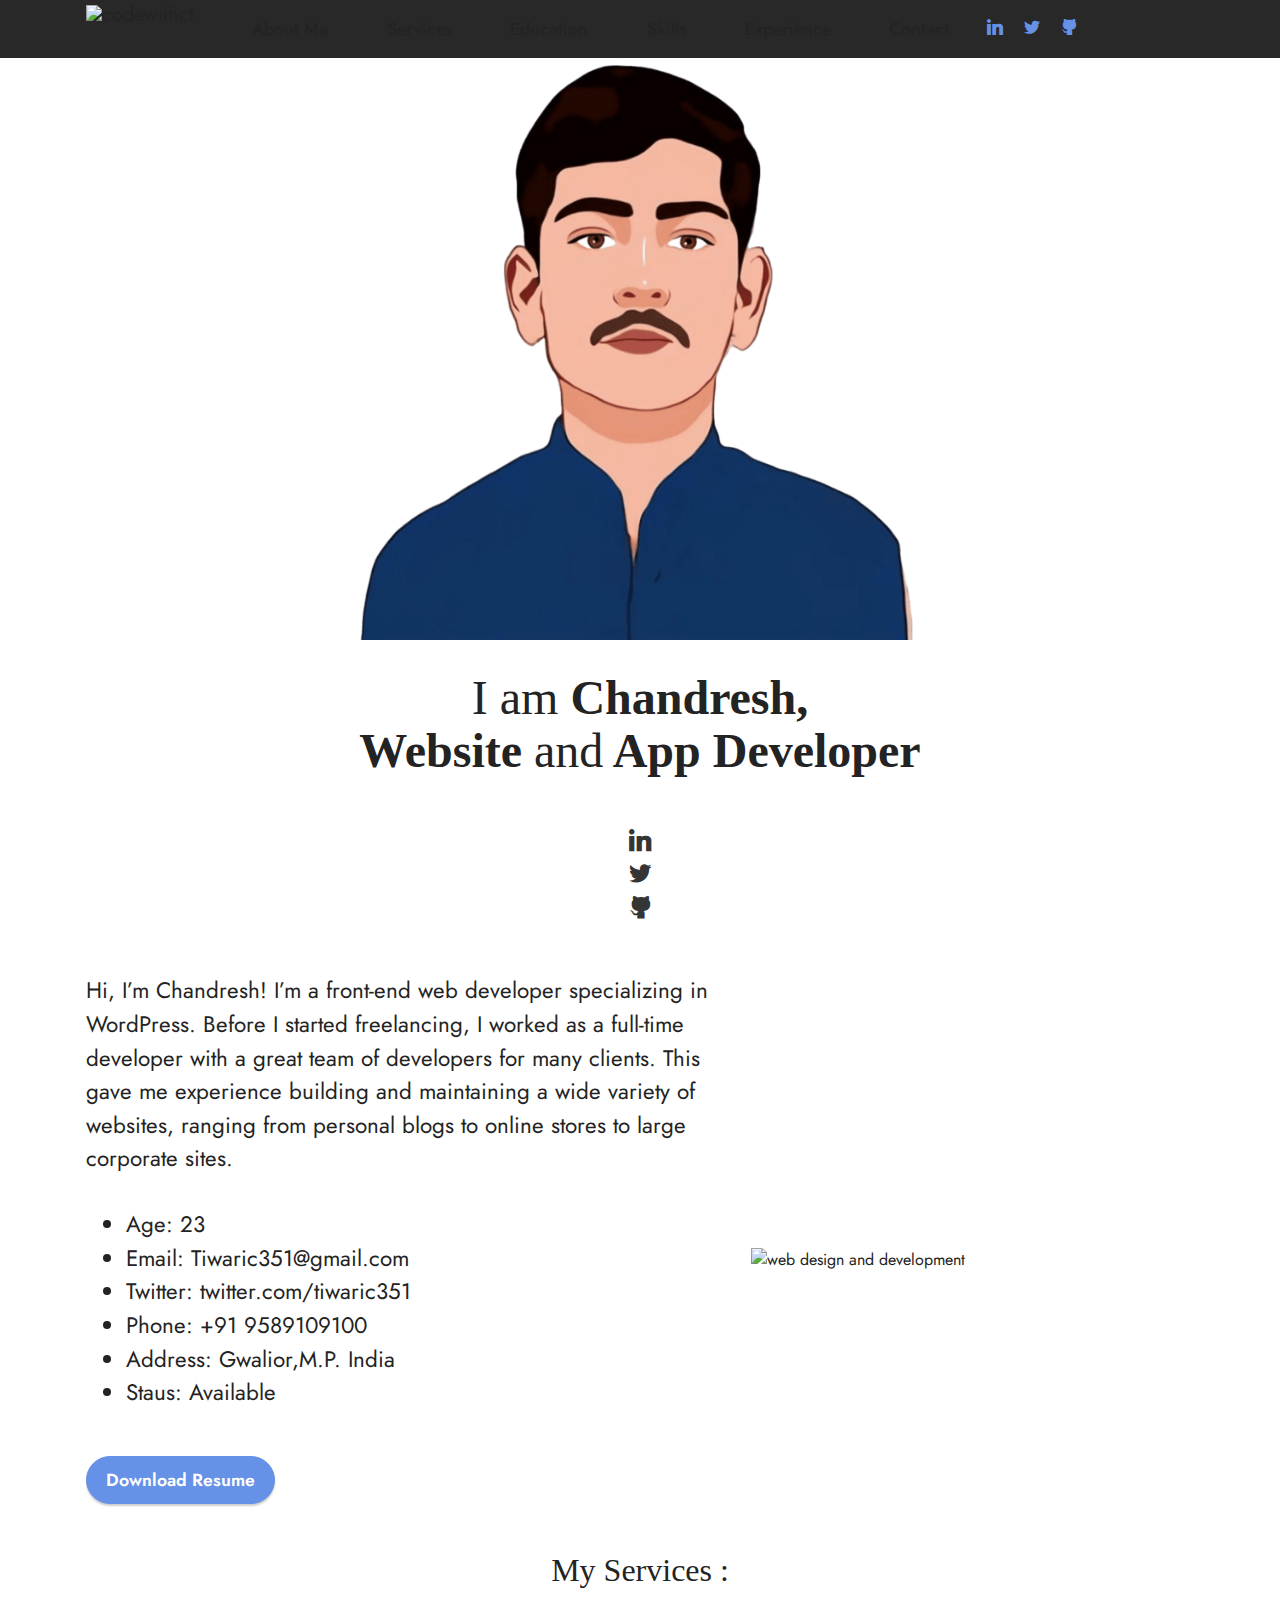
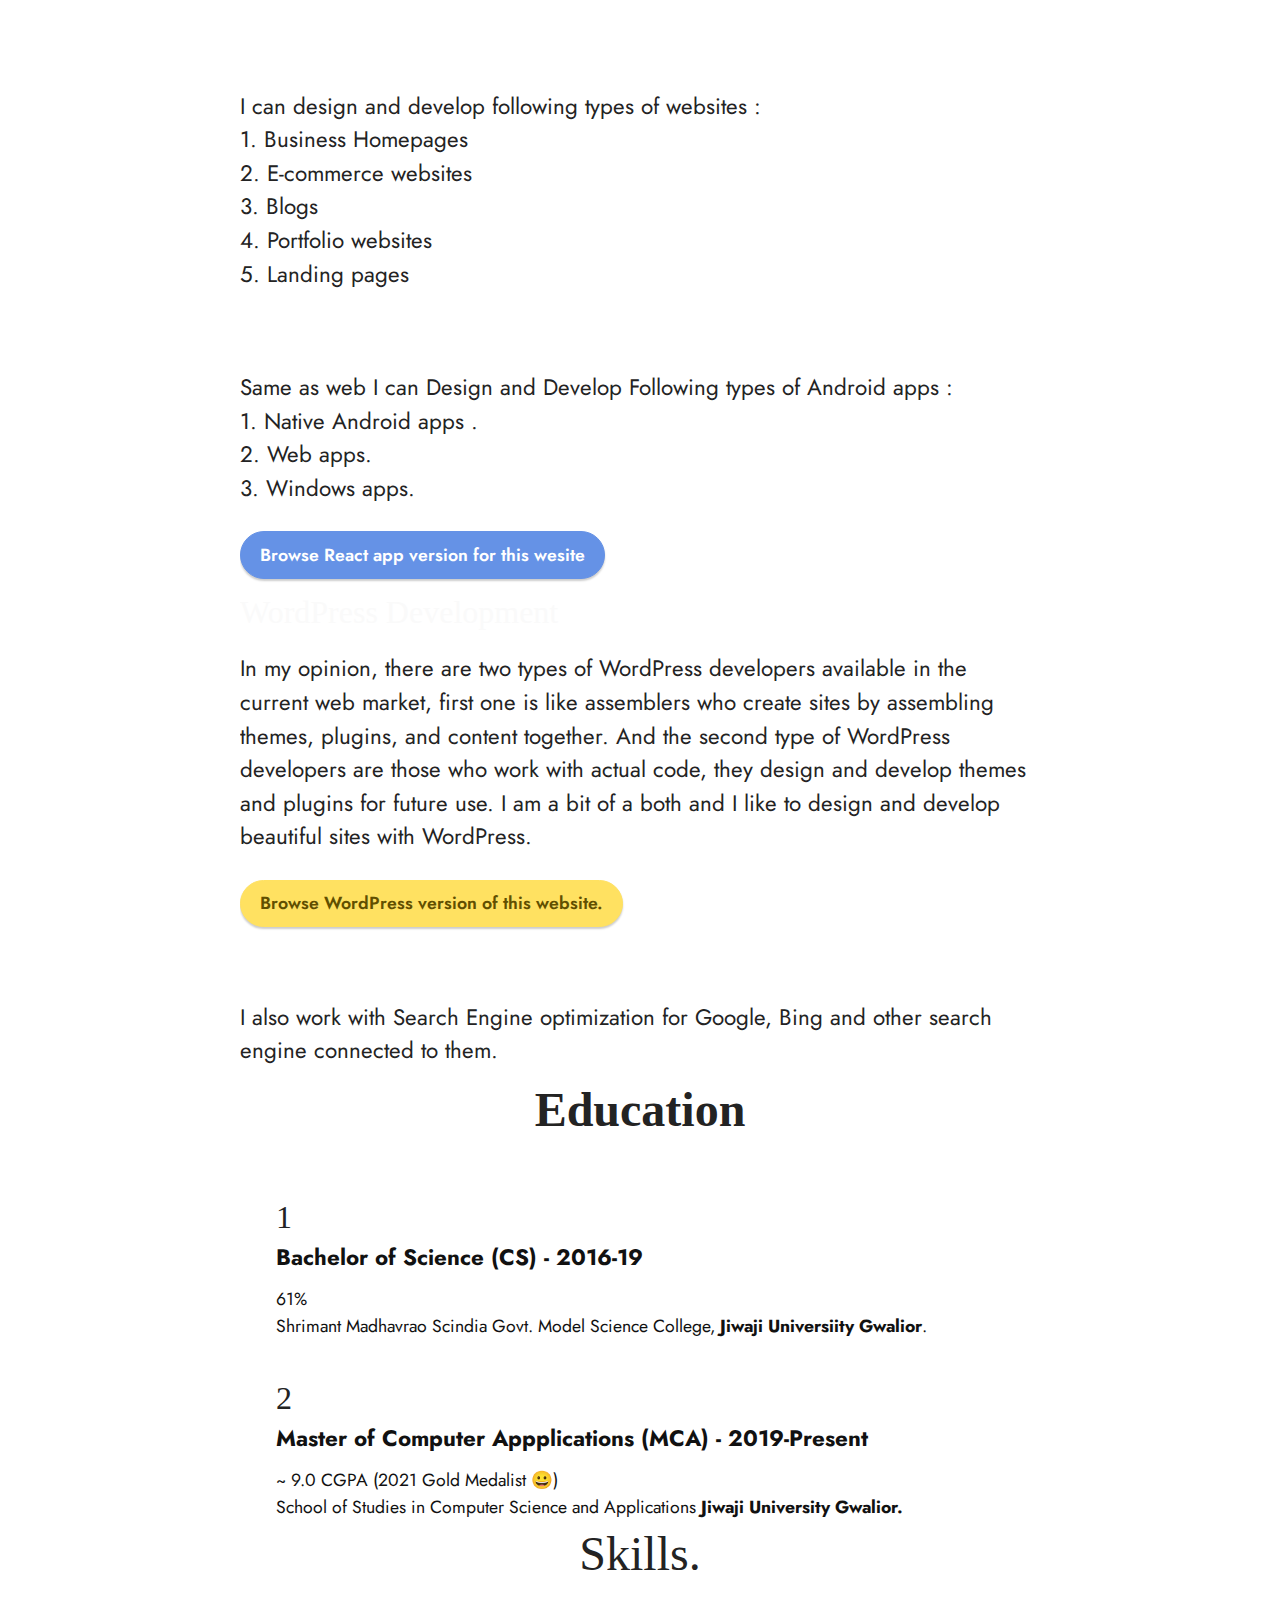
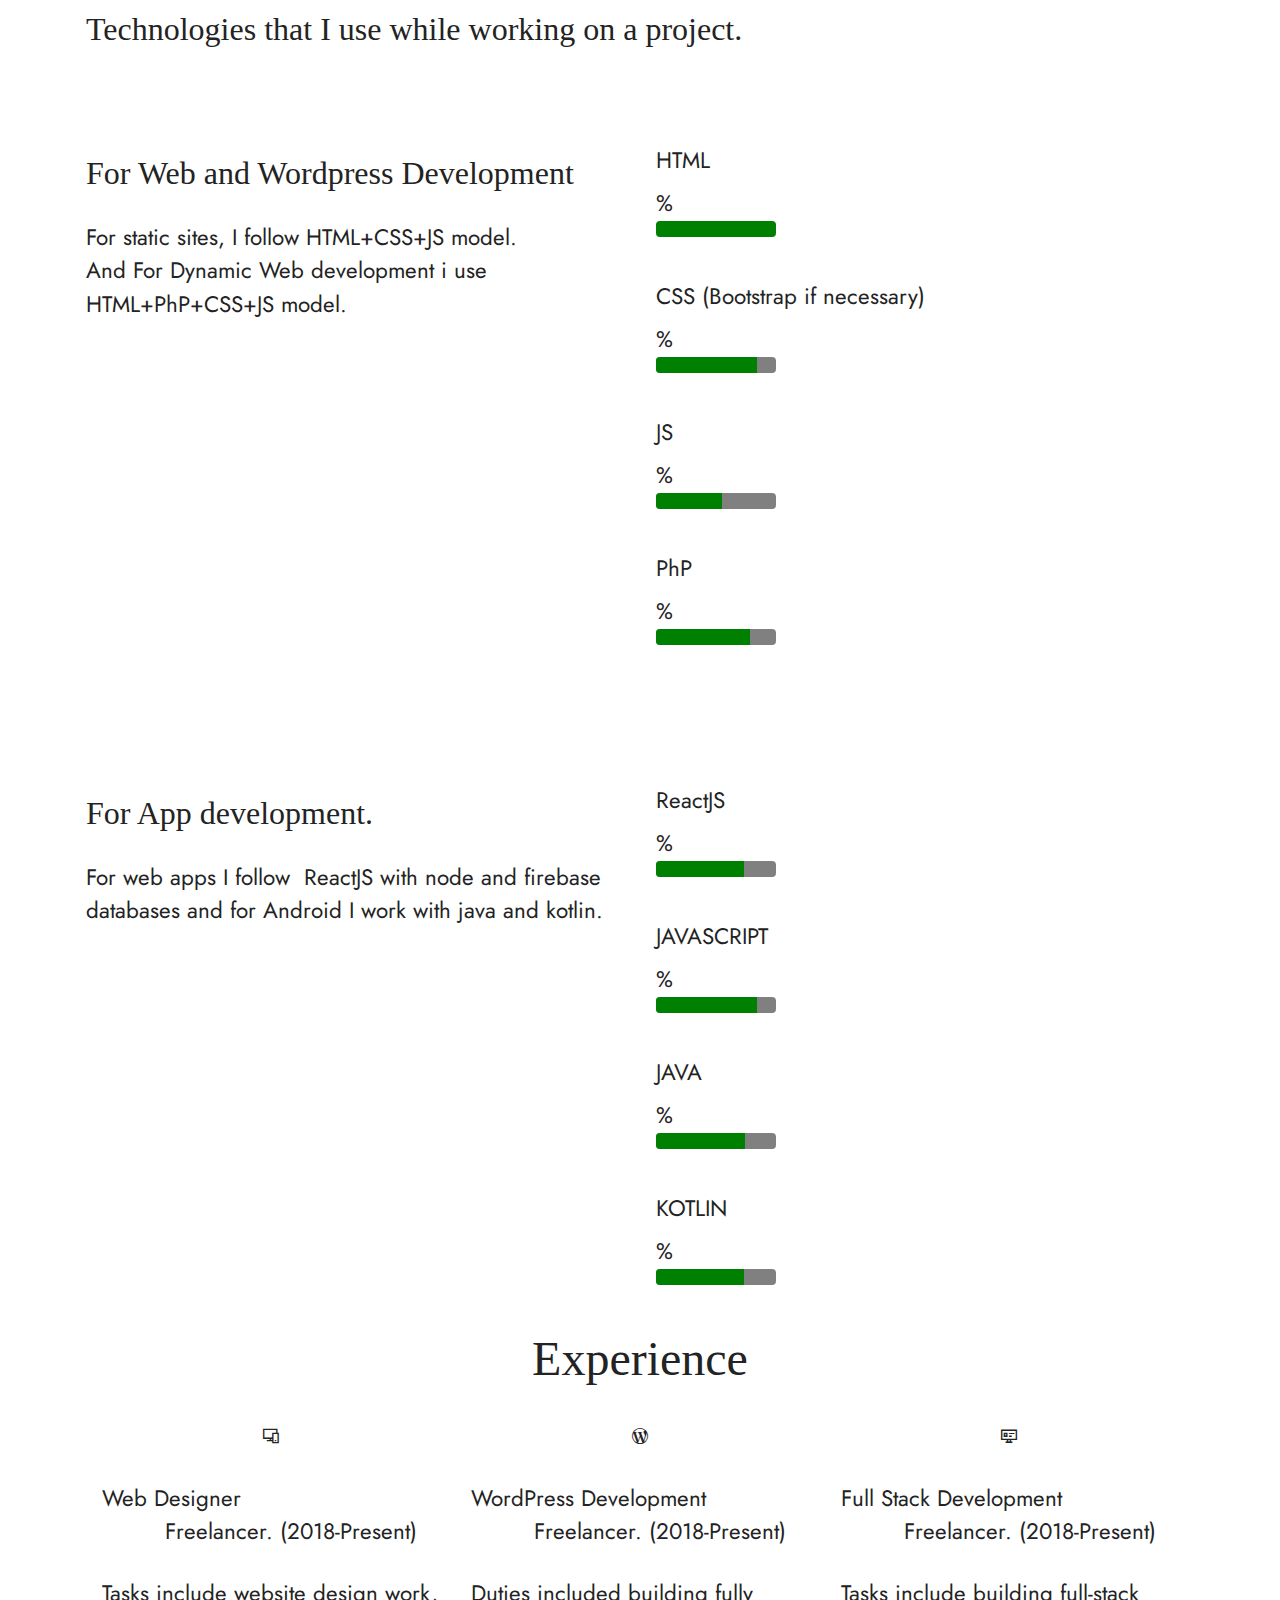
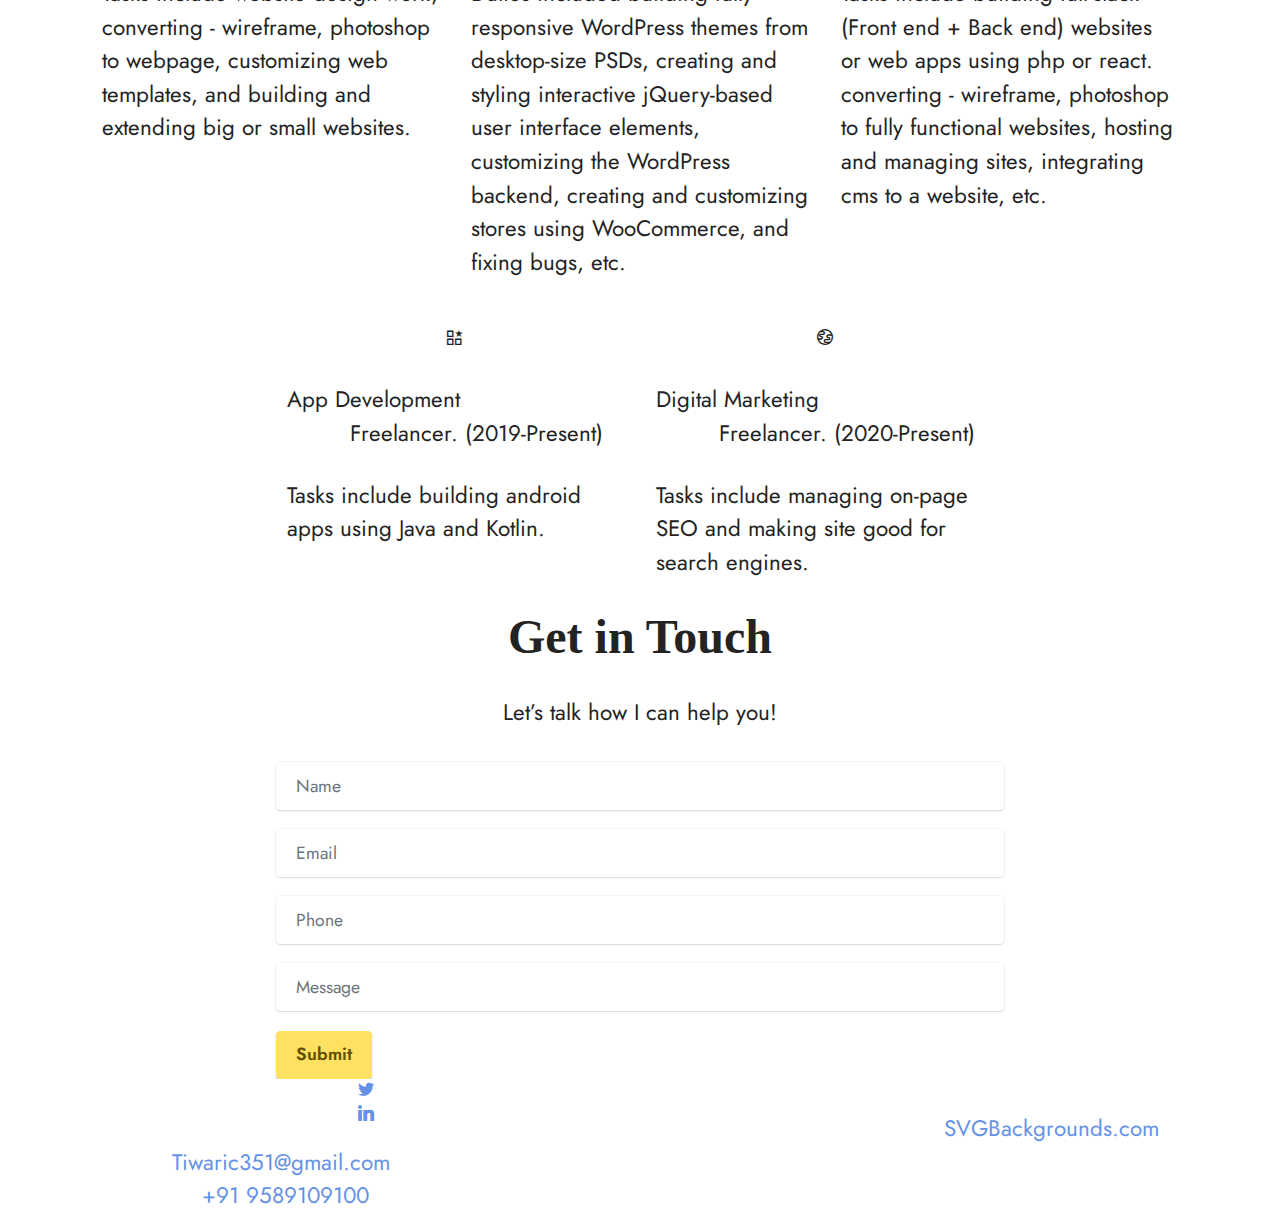
==== commit 6ae35f5e: "Update profile.html" ====
--- a/profile.html
+++ b/profile.html
@@ -20,7 +20,8 @@
     <meta name="author" content="Chandresh Tiwari">
 
 
-    <title>Freelancer full stack web and Android developer | CodewithCT.com</title>
+    <title>Freelancer full stack web and App developer | Chandresh Tiwari</title>
+
     <link rel="stylesheet" href="assets/web/assets/codewithct-icons2/codewithct2.css">
     <link rel="stylesheet" href="assets/web/assets/codewithct-icons/codewithct-icons.css">
     <link rel="stylesheet" href="assets/web/assets/codewithct-icons-bold/codewithct-icons-bold.css">
@@ -34,7 +35,6 @@
     <link rel="stylesheet" href="assets/datepicker/jquery.datetimepicker.min.css">
     <link rel="stylesheet" href="assets/socicon/css/styles.css">
     <link rel="stylesheet" href="assets/theme/css/style.css">
-    <link rel="stylesheet" href="assets/cursor/cursorct.css">
     <link href="assets/fonts/style.css" rel="stylesheet">
     <link rel="preload"
         href="https://fonts.googleapis.com/css?family=Jost:100,200,300,400,500,600,700,800,900,100i,200i,300i,400i,500i,600i,700i,800i,900i&display=swap"
@@ -53,16 +53,33 @@
 
 <body>
 
-    <section class="menu menu1 cid-sAToTck0s3" once="menu" id="menu1-1g">
+    <!-- Analytics -->
+    <!-- Clarity tracking code for http://www.codewithct.com -->
+    <script>    (function (c, l, a, r, i, t, y) { c[a] = c[a] || function () { (c[a].q = c[a].q || []).push(arguments) }; t = l.createElement(r); t.async = 1; t.src = "https://www.clarity.ms/tag/" + i + "?ref=bwt"; y = l.getElementsByTagName(r)[0]; y.parentNode.insertBefore(t, y); })(window, document, "clarity", "script", "75ow5qo7jx");</script>
+
+    <!-- Global site tag (gtag.js) - Google Analytics -->
+    <script async src="https://www.googletagmanager.com/gtag/js?id=G-C9JXLMP145"></script>
+    <script>
+        window.dataLayer = window.dataLayer || [];
+        function gtag() { dataLayer.push(arguments); }
+        gtag('js', new Date());
+
+        gtag('config', 'G-C9JXLMP145');
+    </script>
+    <!-- /Analytics -->
+
+
+
+    <section class="menu menu1 cid-sDSscygPYY" once="menu" id="menu1-sAToTck0s3-2i">
 
 
         <nav class="navbar navbar-dropdown navbar-fixed-top navbar-expand-lg">
             <div class="container">
                 <div class="navbar-brand">
                     <span class="navbar-logo">
-                        <a href="index.html">
-                            <img src="assets/images/logo.png" alt="codewithct" style="height: 3rem;">
-                        </a>
+
+                        <img src="assets/images/cropped-1625751850959-lc3-icon.ico" alt="codewithct" style="height: 3rem;">
+
                     </span>
 
                 </div>
@@ -77,7 +94,20 @@
                     </div>
                 </button>
                 <div class="collapse navbar-collapse" id="navbarSupportedContent">
-
+                    <ul class="navbar-nav nav-dropdown nav-right" data-app-modern-menu="true">
+                        <li class="nav-item"><a class="nav-link link text-black text-primary display-4"
+                                href="profile.html#top">About Me</a></li>
+                        <li class="nav-item"><a class="nav-link link text-black text-primary display-4"
+                                href="profile.html#services">Services</a></li>
+                        <li class="nav-item"><a class="nav-link link text-black text-primary display-4"
+                                href="profile.html#education">Education</a></li>
+                        <li class="nav-item"><a class="nav-link link text-black text-primary display-4"
+                                href="profile.html#skills">Skills</a></li>
+                        <li class="nav-item"><a class="nav-link link text-black text-primary display-4"
+                                href="profile.html#experience">Experience</a></li>
+                        <li class="nav-item"><a class="nav-link link text-black text-primary display-4"
+                                href="profile.html#contact">Contact</a></li>
+                    </ul>
                     <div class="icons-menu">
                         <a class="iconfont-wrapper" href="https://linkedin.com/in/tiwaric351" target="_blank">
                             <span class="p-2 mbr-iconfont socicon-linkedin socicon"></span>
@@ -96,62 +126,116 @@
         </nav>
     </section>
 
-    <section class="header9 cid-sATgW39Pqu mbr-fullscreen" id="header9-x">
-
-
-
-
-
-        <div class="text-center container">
+    <section class="header13 cid-sDSscxODNb mbr-fullscreen" id="header13-2h">
+
+
+
+
+
+        <div class="align-center container-fluid">
             <div class="row justify-content-center">
-                <div class="col-md-12 col-lg-9">
+                <div class="col-12 col-lg-6">
                     <div class="image-wrap mb-4">
                         <img src="assets/images/1616324937390-696x696.png" alt="Chandresh Tiwari">
                     </div>
-                    <h4 class="mbr-section-title mbr-fonts-style mb-3 display-2">I am<strong> Chandresh</strong>,<div>a
-                            <strong>Full Stack&nbsp;Website&nbsp;</strong></div>
-                        <div>and&nbsp;<strong>App&nbsp;developer</strong></div>
-                    </h4>
-
-
-                </div>
-            </div>
-        </div>
-    </section>
-
-    <section class="header1 cid-sATpk5YneS mbr-fullscreen" id="header16-12">
+                    <h1 class="mbr-section-title mbr-fonts-style mb-3 display-2">I am<strong> Chandresh,
+                        </strong>
+                        <div><strong>Website </strong>and<strong> App Developer</strong></div>
+                    </h1>
+
+
+
+                    <div class="social-row display-7 mt-5">
+                        <div class="soc-item">
+                            <a href="https://linkedin.com/in/tiwaric351" target="_blank">
+                                <span class="mbr-iconfont socicon-linkedin socicon"
+                                    style="color: rgb(53, 53, 53); fill: rgb(53, 53, 53);"></span>
+                            </a>
+                        </div>
+                        <div class="soc-item">
+                            <a href="https://twitter.com/tiwaric351" target="_blank">
+                                <span class="mbr-iconfont socicon-twitter socicon"
+                                    style="color: rgb(53, 53, 53); fill: rgb(53, 53, 53);"></span>
+                            </a>
+                        </div>
+                        <div class="soc-item">
+                            <a href="https://github.com/codewithct" target="_blank">
+                                <span class="mbr-iconfont socicon-github socicon"
+                                    style="color: rgb(53, 53, 53); fill: rgb(53, 53, 53);"></span>
+                            </a>
+                        </div>
+
+
+                    </div>
+                </div>
+            </div>
+        </div>
+    </section>
+
+    <section class="features11 cid-sDSscyFfMM" id="about_me">
+
+
+
         <div class="container">
-            <div class="row justify-content-md-center">
-                <div class="col-md-10 align-center">
-                    <p class="mbr-text pb-3 mbr-fonts-style display-5">I am an Full stack website and App developer. A
-                        23 year old student with good knowledge of Web and App design &amp; development techniques. I
-                        love structure and order and I also stand for quality. I love spending time on fixing little
-                        details and optimizing my designs. Also I like working in a team, you'll learn faster and much
-                        more. As the saying goes: 'two heads are better than one'.<br></p>
-                    <div class="mbr-section-btn"><a class="btn btn-md btn-warning display-4"
-                            href="http://codewithct.com/demos/resume_chandresh.pdf"><span
-                                class="mobi-mbri mobi-mbri-arrow-next mbr-iconfont mbr-iconfont-btn"></span>Download
-                            Resume</a></div>
-                </div>
-            </div>
-        </div>
-
-    </section>
-
-    <section class="content4 cid-sATutIsgRt" id="content4-15">
+            <div class="row align-items-center">
+                <div class="col-12 col-lg">
+                    <div class="card-wrapper">
+                        <div class="card-box">
+
+                            <p class="mbr-text mbr-fonts-style mb-4 display-7">Hi, I’m Chandresh! I’m a front-end web
+                                developer specializing in WordPress. Before I started freelancing, I worked as a
+                                full-time developer with a great team of developers for many clients. This gave
+                                me experience building and maintaining a wide variety of websites, ranging from personal
+                                blogs to online stores to large corporate sites.</p>
+                            <div class="mbr-text mbr-fonts-style counter-container display-7">
+                                <ul>
+                                    <li>Age: 23
+                                    </li>
+                                    <li>Email: Tiwaric351@gmail.com
+                                    </li>
+                                    <li>Twitter: twitter.com/tiwaric351
+                                    </li>
+                                    <li>Phone: +91 9589109100
+                                    </li>
+                                    <li>Address: Gwalior,M.P. India
+                                    </li>
+                                    <li>Staus: Available</li>
+                                </ul>
+                            </div>
+                            <div class="mbr-section-btn mb-4"><a class="btn btn-primary display-4"
+                                    href="demos/resume_chandresh.pdf">Download Resume</a></div>
+                        </div>
+                    </div>
+                </div>
+                <div class="col-12 col-lg-5 md-pb">
+                    <div class="image-wrapper">
+                        <img src="assets/images/mbr-696x464.jpg" alt="web design and development">
+                    </div>
+                </div>
+            </div>
+        </div>
+    </section>
+
+    <section class="content4 cid-sDSscyX7h9" id="content4-2k">
+
+
         <div class="container-fluid">
             <div class="row justify-content-center">
                 <div class="title col-md-12 col-lg-7">
 
                     <h4 class="mbr-section-subtitle align-center mbr-fonts-style mb-4 display-5">
-                        Services I provide :<br></h4>
-
-                </div>
-            </div>
-        </div>
-    </section>
-
-    <section class="content15 cid-sATuuzBR5l" id="content15-16">
+                        My Services :<br></h4>
+
+                </div>
+            </div>
+        </div>
+    </section>
+
+    <section class="content15 cid-sDSsczisPG" id="services">
+
+
+
+
         <div class="container-fluid">
             <div class="row justify-content-center">
                 <div class="card col-md-12 col-lg-8">
@@ -160,14 +244,14 @@
                             <h4 class="card-title mbr-fonts-style mbr-white mb-3 display-5">
                                 <strong>
                                 </strong>
-                                <div><span">Web Designing and Development.</span><br></div>
+                                <div><spa>Web Designing and Development.</span><br></div>
                             </h4>
                             <p class="mbr-text mbr-fonts-style display-7">I can design and develop following types of
                                 websites :
                                 <br>1. Business Homepages
                                 <br>2. E-commerce websites
                                 <br>3. Blogs
-                                <br>4.. Portfolio websites
+                                <br>4. Portfolio websites
                                 <br> 5. Landing pages
                             </p>
 
@@ -178,7 +262,11 @@
         </div>
     </section>
 
-    <section class="content15 cid-sATuveB1mz" id="content15-17">
+    <section class="content15 cid-sDSsczxpM9" id="content15-2m">
+
+
+
+
         <div class="container-fluid">
             <div class="row justify-content-center">
                 <div class="card col-md-12 col-lg-8">
@@ -196,7 +284,7 @@
                                 <br>3. Windows apps.<br>
                             </p>
                             <div class="mbr-section-btn mt-3"><a class="btn btn-primary display-4"
-                                    href="https://codewithct.web.app" target="_blank">Browse React app version for this
+                                    href="https://codewithct.web.app" id="browse_btn" target="_blank">Browse React app version for this
                                     wesite</a></div>
                         </div>
                     </div>
@@ -205,7 +293,11 @@
         </div>
     </section>
 
-    <section class="content15 cid-sATz8chSTM" id="content15-1i">
+    <section class="content15 cid-sDSsczMrjt" id="content15-2n">
+
+
+
+
         <div class="container-fluid">
             <div class="row justify-content-center">
                 <div class="card col-md-12 col-lg-8">
@@ -220,7 +312,7 @@
                                 develop themes and plugins for future use. I am a bit of a both and I like to design and
                                 develop beautiful sites with WordPress.</p>
                             <div class="mbr-section-btn mt-3"><a class="btn btn-warning display-4"
-                                    href="https://wp.codewithct.com" target="_blank">Browse WordPress version of this
+                                    href="https://wp.codewithct.com" id="browse_btn" target="_blank">Browse WordPress version of this
                                     website. </a></div>
                         </div>
                     </div>
@@ -229,7 +321,11 @@
         </div>
     </section>
 
-    <section class="content15 cid-sATuvvnBgK" id="content15-18">
+    <section class="content15 cid-sDSscA3dVG" id="content15-2o">
+
+
+
+
         <div class="container-fluid">
             <div class="row justify-content-center">
                 <div class="card col-md-12 col-lg-8">
@@ -247,14 +343,74 @@
         </div>
     </section>
 
-    <section class="progress-bars2 cid-sATv9GaW3u" id="progress-bars2-19">
+    <section class="features19 cid-sDSsDnBb3Z" id="education">
+
+
+
         <div class="container">
-            <h2 class="mbr-section-title pb-3 align-center mbr-fonts-style display-2">My Skills.</h2>
+            <div class="row justify-content-center">
+                <div class="col-md-12 col-lg-9">
+                    <div class="card-wrapper pb-4">
+                        <div class="card-box align-center">
+                            <h4 class="card-title mbr-fonts-style mb-4 display-2">
+                                <strong>Education</strong>
+                            </h4>
+
+
+                        </div>
+                    </div>
+                </div>
+                <div class="col-12 col-md-8">
+                    <div class="item mbr-flex">
+                        <div class="icon-box">
+                            <span class="step-number mbr-fonts-style display-5">1</span>
+                        </div>
+                        <div class="text-box">
+                            <h4 class="icon-title card-title mbr-black mbr-fonts-style display-7">
+                                <strong>Bachelor of Science (CS) - 2016-19</strong>
+                            </h4>
+                            <h5 class="icon-text mbr-black mbr-fonts-style display-4">61% <br>Shrimant Madhavrao Scindia
+                                Govt. Model Science College, <strong>Jiwaji Universiity Gwalior</strong>.<br><br></h5>
+                        </div>
+                    </div>
+                    <div class="item mbr-flex last">
+                        <div class="icon-box">
+                            <span class="step-number mbr-fonts-style display-5">2</span>
+                        </div>
+                        <div class="text-box">
+                            <h4 class="icon-title card-title mbr-black mbr-fonts-style display-7">
+                                <strong>Master of Computer Appplications (MCA) - 2019-Present</strong>
+                            </h4>
+                            <h5 class="icon-text mbr-black mbr-fonts-style display-4">~ 9.0 CGPA (2021 Gold Medalist &#128512;)<br>School of Studies in
+                                Computer Science and Applications <strong>Jiwaji University Gwalior.</strong></h5>
+                        </div>
+                    </div>
+
+
+
+
+
+
+
+
+                </div>
+            </div>
+        </div>
+    </section>
+
+    <section class="progress-bars2 cid-sDSscAnAC0" id="skills">
+
+
+
+
+
+        <div class="container">
+            <h2 class="mbr-section-title pb-3 align-center mbr-fonts-style display-2">Skills.</h2>
 
             <h3 class="mbr-section-subtitle mbr-fonts-style display-5">Technologies that I use while working on a
                 project.&nbsp;</h3>
 
-            <div class="row pt-5 mt-5">
+            <div class="row pt-5 mt-5 mobile_padding">
                 <div class="col-md-6 text-elements">
                     <h4 class="section-content-title pb-3 align-left mbr-fonts-style display-5">For Web and Wordpress
                         Development</h4>
@@ -282,7 +438,7 @@
                         <div class="title-wrap">
                             <div class="progressbar-title mbr-fonts-style display-7">
                                 <p>
-                                    CSS</p>
+                                    CSS (Bootstrap if necessary)</p>
                             </div>
                             <div class="progress_value mbr-fonts-style display-7">
                                 <div class="progressbar-number">
@@ -332,64 +488,18 @@
         </div>
     </section>
 
-    <section class="features12 cid-sATwjLiS8d" id="features13-1e">
+    <section class="progress-bars2 cid-sDSscB7X7U" id="progress-bars2-2r">
+
+
+
+
+
         <div class="container">
-            <div class="row justify-content-center">
-                <div class="col-12 col-lg-6">
-                    <div class="card-wrapper">
-                        <div class="card-box align-left">
-                            <h4 class="card-title mbr-fonts-style mb-4 display-2">
-                                <strong>WEBSITE THAT SUITS YOUR BUSINESS.</strong>
-                            </h4>
-
-
-                        </div>
-                    </div>
-                </div>
-                <div class="col-12 col-lg-6">
-                    <div class="item mbr-flex">
-                        <div class="icon-box">
-                            <span class="mbr-iconfont mobi-mbri-change-style mobi-mbri"
-                                style="color: rgb(255, 255, 255); fill: rgb(255, 255, 255);"></span>
-                        </div>
-                        <div class="text-box">
-                            <h4 class="icon-title mbr-black mbr-fonts-style display-7">
-                                <strong>Modern Design.</strong>
-                            </h4>
-                            <h5 class="icon-text mbr-black mbr-fonts-style display-4">Design that suits your business or
-                                personal needs.<br></h5>
-                        </div>
-                    </div>
-                    <div class="item mbr-flex">
-                        <div class="icon-box">
-                            <span class="mbr-iconfont mobi-mbri-update mobi-mbri"></span>
-                        </div>
-                        <div class="text-box">
-                            <h4 class="icon-title mbr-black mbr-fonts-style display-7">
-                                <strong>Mobile Friendly and easy to Manage.</strong>
-                            </h4>
-                            <h5 class="icon-text mbr-black mbr-fonts-style display-4">All websites designed by me are
-                                100% mobile friendly and easy to manage.</h5>
-                        </div>
-                    </div>
-                    <div class="item mbr-flex">
-                        <div class="icon-box">
-                            <span class="mbr-iconfont mobi-mbri-user-2 mobi-mbri"></span>
-                        </div>
-                        <div class="text-box">
-                            <h4 class="icon-title mbr-black mbr-fonts-style display-7"><strong>Low Cost.</strong></h4>
-                            <h5 class="icon-text mbr-black mbr-fonts-style display-4">Since I am just a student trying
-                                to earn some pocket money and experience with my skills so I don't charge too much.</h5>
-                        </div>
-                    </div>
-                </div>
-            </div>
-        </div>
-    </section>
-
-    <section class="progress-bars2 cid-sD6lTTlgLp" id="progress-bars2-22">
-        <div class="container">
-            <div class="row pt-5 mt-5">
+
+
+
+
+            <div class="row pt-5 mt-5 mobile_padding">
                 <div class="col-md-6 text-elements">
                     <h4 class="section-content-title pb-3 align-left mbr-fonts-style display-5">For App
                         development.&nbsp;</h4>
@@ -466,61 +576,119 @@
         </div>
     </section>
 
-    <section class="features12 cid-sATwkWQdXM" id="features13-1f">
+    <section class="mbr-section content4 cid-sDSscBP5LS" id="content4-2t">
+
+
+
         <div class="container">
-            <div class="row justify-content-center">
-                <div class="col-12 col-lg-6">
-                    <div class="card-wrapper">
-                        <div class="card-box align-left">
-                            <h4 class="card-title mbr-fonts-style mb-4 display-2">
-                                <strong>An App for everyone and Everything.</strong><br><strong><br></strong>
-                            </h4>
-
-                        </div>
-                    </div>
-                </div>
-                <div class="col-12 col-lg-6">
-                    <div class="item mbr-flex">
-                        <div class="icon-box">
-                            <span class="mbr-iconfont mobi-mbri-change-style mobi-mbri"></span>
-                        </div>
-                        <div class="text-box">
-                            <h4 class="icon-title mbr-black mbr-fonts-style display-7">
-                                <strong>Modern UI.</strong>
-                            </h4>
-                            <h5 class="icon-text mbr-black mbr-fonts-style display-4">Best UI With Easy Enterface.<br>
-                            </h5>
-                        </div>
-                    </div>
-                    <div class="item mbr-flex">
-                        <div class="icon-box">
-                            <span class="mbr-iconfont mobi-mbri-update mobi-mbri"></span>
-                        </div>
-                        <div class="text-box">
-                            <h4 class="icon-title mbr-black mbr-fonts-style display-7"><strong>Realtime
-                                    Database.</strong></h4>
-                            <h5 class="icon-text mbr-black mbr-fonts-style display-4">I Use Cloud Technology in My
-                                Applications to send and receive data as fast as possible.</h5>
-                        </div>
-                    </div>
-                    <div class="item mbr-flex">
-                        <div class="icon-box">
-                            <span class="mbr-iconfont mobi-mbri-user-2 mobi-mbri"></span>
-                        </div>
-                        <div class="text-box">
-                            <h4 class="icon-title mbr-black mbr-fonts-style display-7"><strong>Low Cost.</strong></h4>
-                            <h5 class="icon-text mbr-black mbr-fonts-style display-4">Since I am just a student trying
-                                to earn some pocket money and experience with my skills so I don't charge too much.</h5>
-                        </div>
-                    </div>
-                </div>
-            </div>
-        </div>
-    </section>
-
-
-
-    <section class="form7 cid-sD6sqS8SD1" id="form7-24">
+            <div class="media-container-row">
+                <div class="title col-12 col-md-8">
+                    <h2 class="align-center pb-3 mbr-fonts-style display-2">Experience</h2>
+
+
+                </div>
+            </div>
+        </div>
+    </section>
+
+    <section class="features6 cid-sDSscC3nSz" id="experience">
+
+
+
+
+        <div class="container">
+            <div class="media-container-row">
+
+                <div class="card p-3 col-12 col-md-6 col-lg-4">
+                    <div class="card-img pb-3">
+                        <span class="mbr-iconfont mobi-mbri-responsive-2 mobi-mbri"></span>
+                    </div>
+                    <div class="card-box">
+                        <h4 class="card-title py-3 mbr-fonts-style display-7">Web Designer<br>
+                            <div class="subtitlec">&nbsp;&nbsp;&nbsp;&nbsp;&nbsp; &nbsp; &nbsp;Freelancer.
+                                (2018-Present)</div>
+                        </h4>
+
+                        <p class="mbr-text mbr-fonts-style display-7">
+                            Tasks include website design work, converting - wireframe, photoshop to webpage, customizing
+                            web templates, and building and extending big or small websites.<br><br><br><br><br></p>
+                    </div>
+                </div>
+
+                <div class="card p-3 col-12 col-md-6 col-lg-4">
+                    <div class="card-img pb-3">
+                        <span class="mbr-iconfont socicon-wordpress socicon"></span>
+                    </div>
+                    <div class="card-box">
+                        <h4 class="card-title py-3 mbr-fonts-style display-7">WordPress Development<br>
+                            <div class="subtitlec">&nbsp; &nbsp; &nbsp; &nbsp; &nbsp;Freelancer. (2018-Present)</div>
+                        </h4>
+                        <p class="mbr-text mbr-fonts-style display-7">
+                            Duties included building fully responsive WordPress themes from desktop-size PSDs, creating
+                            and styling interactive jQuery-based user interface elements, customizing the WordPress
+                            backend, creating and customizing stores using WooCommerce, and fixing bugs, etc.</p>
+                    </div>
+                </div>
+
+                <div class="card p-3 col-12 col-md-6 col-lg-4">
+                    <div class="card-img pb-3">
+                        <span class="mbr-iconfont mobi-mbri-sites mobi-mbri"></span>
+                    </div>
+                    <div class="card-box">
+                        <h4 class="card-title py-3 mbr-fonts-style display-7">Full Stack Development <br>
+                            <div class="subtitlec">&nbsp; &nbsp; &nbsp; &nbsp; &nbsp;Freelancer. (2018-Present)</div>
+                        </h4>
+                        <p class="mbr-text mbr-fonts-style display-7">
+                            Tasks include building full-stack (Front end + Back end) websites or web apps using php or
+                            react. converting - wireframe, photoshop to fully functional websites, hosting and managing
+                            sites, integrating cms to a website, etc.&nbsp;<br><br></p>
+                    </div>
+                </div>
+
+
+
+            </div>
+            <div class="media-container-row">
+
+
+
+                <div class="card p-3 col-12 col-md-6 col-lg-4">
+                    <div class="card-img pb-3">
+                        <span class="mbr-iconfont mobi-mbri-features mobi-mbri"></span>
+                    </div>
+                    <div class="card-box">
+                        <h4 class="card-title py-3 mbr-fonts-style display-7">App Development<br>
+                            <div class="subtitlec">&nbsp; &nbsp; &nbsp; &nbsp; &nbsp;Freelancer. (2019-Present)</div>
+                        </h4>
+                        <p class="mbr-text mbr-fonts-style display-7">
+                            Tasks include building android apps using Java and Kotlin.<br><br>
+                        </p>
+                    </div>
+                </div>
+
+                <div class="card p-3 col-12 col-md-6 col-lg-4">
+                    <div class="card-img pb-3">
+                        <span class="mbr-iconfont mobi-mbri-globe mobi-mbri"></span>
+                    </div>
+                    <div class="card-box">
+                        <h4 class="card-title py-3 mbr-fonts-style display-7">Digital Marketing<br>
+                            <div class="subtitlec">&nbsp; &nbsp; &nbsp; &nbsp; &nbsp;Freelancer. (2020-Present)</div>
+                        </h4>
+                        <p class="mbr-text mbr-fonts-style display-7">
+                            Tasks include managing on-page SEO and making site good for search engines.</p>
+                    </div>
+                </div>
+
+
+
+            </div>
+        </div>
+
+    </section>
+
+    <section class="form7 cid-sDSscDhzHU" id="contact">
+
+
         <div class="container">
             <div class="mbr-section-head">
                 <h3 class="mbr-section-title mbr-fonts-style align-center mb-0 display-2">
@@ -530,12 +698,11 @@
             </div>
             <div class="row justify-content-center mt-4">
                 <div class="col-lg-8 mx-auto mbr-form" data-form-type="formoid">
-                    <form action="https://codewithct.com/" method="POST" class="mbr-form form-with-styler mx-auto"
+                    <form action="https://codewithct.com/profile" method="POST" class="mbr-form form-with-styler mx-auto"
                         data-form-title="Form Name"><input type="hidden" name="email" data-form-email="true"
-                            value="N6gpAhybZdATYfs2DL3ksi9H8tLmswp8RhYVO2zaJ74+0hHMGzdiDIDKlhEf8uSKkWN0frIHgysb27g6K3BCCUW5/TVWDL54Lt6gb54bDRG41GNEEZNinmk6K3+gvOMB">
-                        <p class="mbr-text mbr-fonts-style align-center mb-4 display-7">
-                            Wanna&nbsp; discuss your product ?<br>or Wanna know me more, Please fill this form and I
-                            will contact you as soon as possible.</p>
+                            value="EtfCCr6VK63cx/E2cdNY16DgkS3KsOCLruxxtxvJUMX1HWqnxaAfjWYcOi38GynsZbOJ8ofsCrb1W0KA3acmRMr/lAyiteNFo3645m3oV/aGhPDgO83ZIQPI3AW7FjEJ">
+                        <p class="mbr-text mbr-fonts-style align-center mb-4 display-7">Let’s talk how I can help you!
+                        </p>
                         <div class="row">
                             <div hidden="hidden" data-form-alert="" class="alert alert-success col-12">Thanks for
                                 filling
@@ -547,19 +714,19 @@
                         <div class="dragArea row">
                             <div class="col-lg-12 col-md-12 col-sm-12 form-group" data-for="name">
                                 <input type="text" name="name" placeholder="Name" data-form-field="name"
-                                    class="form-control" value="" id="name-form7-24">
+                                    class="form-control" value="" id="name-contact">
                             </div>
                             <div class="col-lg-12 col-md-12 col-sm-12 form-group" data-for="email">
                                 <input type="email" name="email" placeholder="Email" data-form-field="email"
-                                    class="form-control" value="" id="email-form7-24">
+                                    class="form-control" value="" id="email-contact">
                             </div>
                             <div data-for="phone" class="col-lg-12 col-md-12 col-sm-12 form-group">
                                 <input type="tel" name="phone" placeholder="Phone" data-form-field="phone"
-                                    class="form-control" value="" id="phone-form7-24">
+                                    class="form-control" value="" id="phone-contact">
                             </div>
                             <div data-for="message" class="col-lg-12 col-md-12 col-sm-12 form-group">
                                 <input type="text" name="message" placeholder="Message" data-form-field="message"
-                                    class="form-control" value="" id="message-form7-24">
+                                    class="form-control" value="" id="message-contact">
                             </div>
                             <div class="col-auto mbr-section-btn align-center"><button type="submit"
                                     class="btn btn-warning display-4">Submit</button></div>
@@ -570,13 +737,31 @@
         </div>
     </section>
 
-    <section class="footer3 cid-sATvb7IqUY" once="footers"
-        id="footer3-sAkHXYrPJc-sAkHXYrPJc-sAkHXYrPJc-sAkHXYrPJc-sAkHXYrPJc-sAkHXYrPJc-sAkHXYrPJc-sAkHXYrPJc-sAkHXYrPJc-1c">
+    <section class="footer3 cid-sDSscDBZUL" once="footers"
+        id="footer3-sAkHXYrPJc-sAkHXYrPJc-sAkHXYrPJc-sAkHXYrPJc-sAkHXYrPJc-sAkHXYrPJc-sAkHXYrPJc-sAkHXYrPJc-sAkHXYrPJc-sATvb7IqUY-sATvb7IqUY-sATvb7IqUY-sATvb7IqUY-sATvb7IqUY-sATvb7IqUY-sATvb7IqUY-sATvb7IqUY-2x">
+
+
+
+
+
         <div class="container">
             <div class="media-container-row align-center mbr-white">
 
+
+                <div class="row row-copirayt">
+                    <p class="mbr-text mb-0 mbr-fonts-style mbr-white align-center display-7">Chandresh
+                        Tiwari<br><br>Email :&nbsp;<a href="mailto:tiwaric351@gmail.com"
+                            class="text-primary">Tiwaric351@gmail.com</a><br>Phone :&nbsp;<a href="tel:9589109100"
+                            class="text-primary">+91 9589109100</a></p>
+                </div>
+                <br>
                 <div class="row social-row">
                     <div class="social-list align-right pb-2">
+
+
+
+
+
 
                         <div class="soc-item">
                             <a href="https://twitter.com/tiwaric351" target="_blank">
@@ -596,15 +781,16 @@
                     </div>
                 </div>
                 <div class="row row-copirayt">
-                    <p class="mbr-text mb-0 mbr-fonts-style mbr-white align-center display-7">CodeWithCT.com<br>Email -
-                        <a href="mailto:tiwaric351@gmail.com" class="text-primary">Tiwaric351@gmail.com</a><a
+                    <p class="mbr-text mb-0 mbr-fonts-style mbr-white align-center copirightx display-7"><strong>@
+                            Codewithct.com</strong><br>I customized the wicked cool background on my homepage at <a
+                            href="https://svgbackgrounds.com" class="text-primary"
+                            target="_blank">SVGBackgrounds.com</a>.&nbsp;<strong>&nbsp;<br></strong><a
                             href="mailto:tiwaric351@gmail.com" class="text-primary"><br></a></p>
                 </div>
             </div>
         </div>
     </section>
-    <div class="cursor"></div>
-    <a href="https://mobirise.site"></a>
+    <section id="top-1" hidden><a href="https://mobirise.site"></a></section>
     <script src="assets/web/assets/jquery/jquery.min.js"></script>
     <script src="assets/popper/popper.min.js"></script>
     <script src="assets/tether/tether.min.js"></script>
@@ -613,17 +799,15 @@
     <script src="assets/dropdown/js/nav-dropdown.js"></script>
     <script src="assets/dropdown/js/navbar-dropdown.js"></script>
     <script src="assets/touchswipe/jquery.touch-swipe.min.js"></script>
-    <script src="assets/mbr-switch-arrow/mbr-switch-arrow.js"></script>
     <script src="assets/formstyler/jquery.formstyler.js"></script>
     <script src="assets/formstyler/jquery.formstyler.min.js"></script>
     <script src="assets/datepicker/jquery.datetimepicker.full.js"></script>
     <script src="assets/theme/js/script.js"></script>
     <script src="assets/formoid/formoid.min.js"></script>
-    <script src="assets/cursor/cursorct.js"></script>
 
 
     <div id="scrollToTop" class="scrollToTop mbr-arrow-up"><a style="text-align: center;"><i
                 class="mbr-arrow-up-icon mbr-arrow-up-icon-cm cm-icon cm-icon-smallarrow-up"></i></a></div>
 </body>
 
-</html>+</html>
